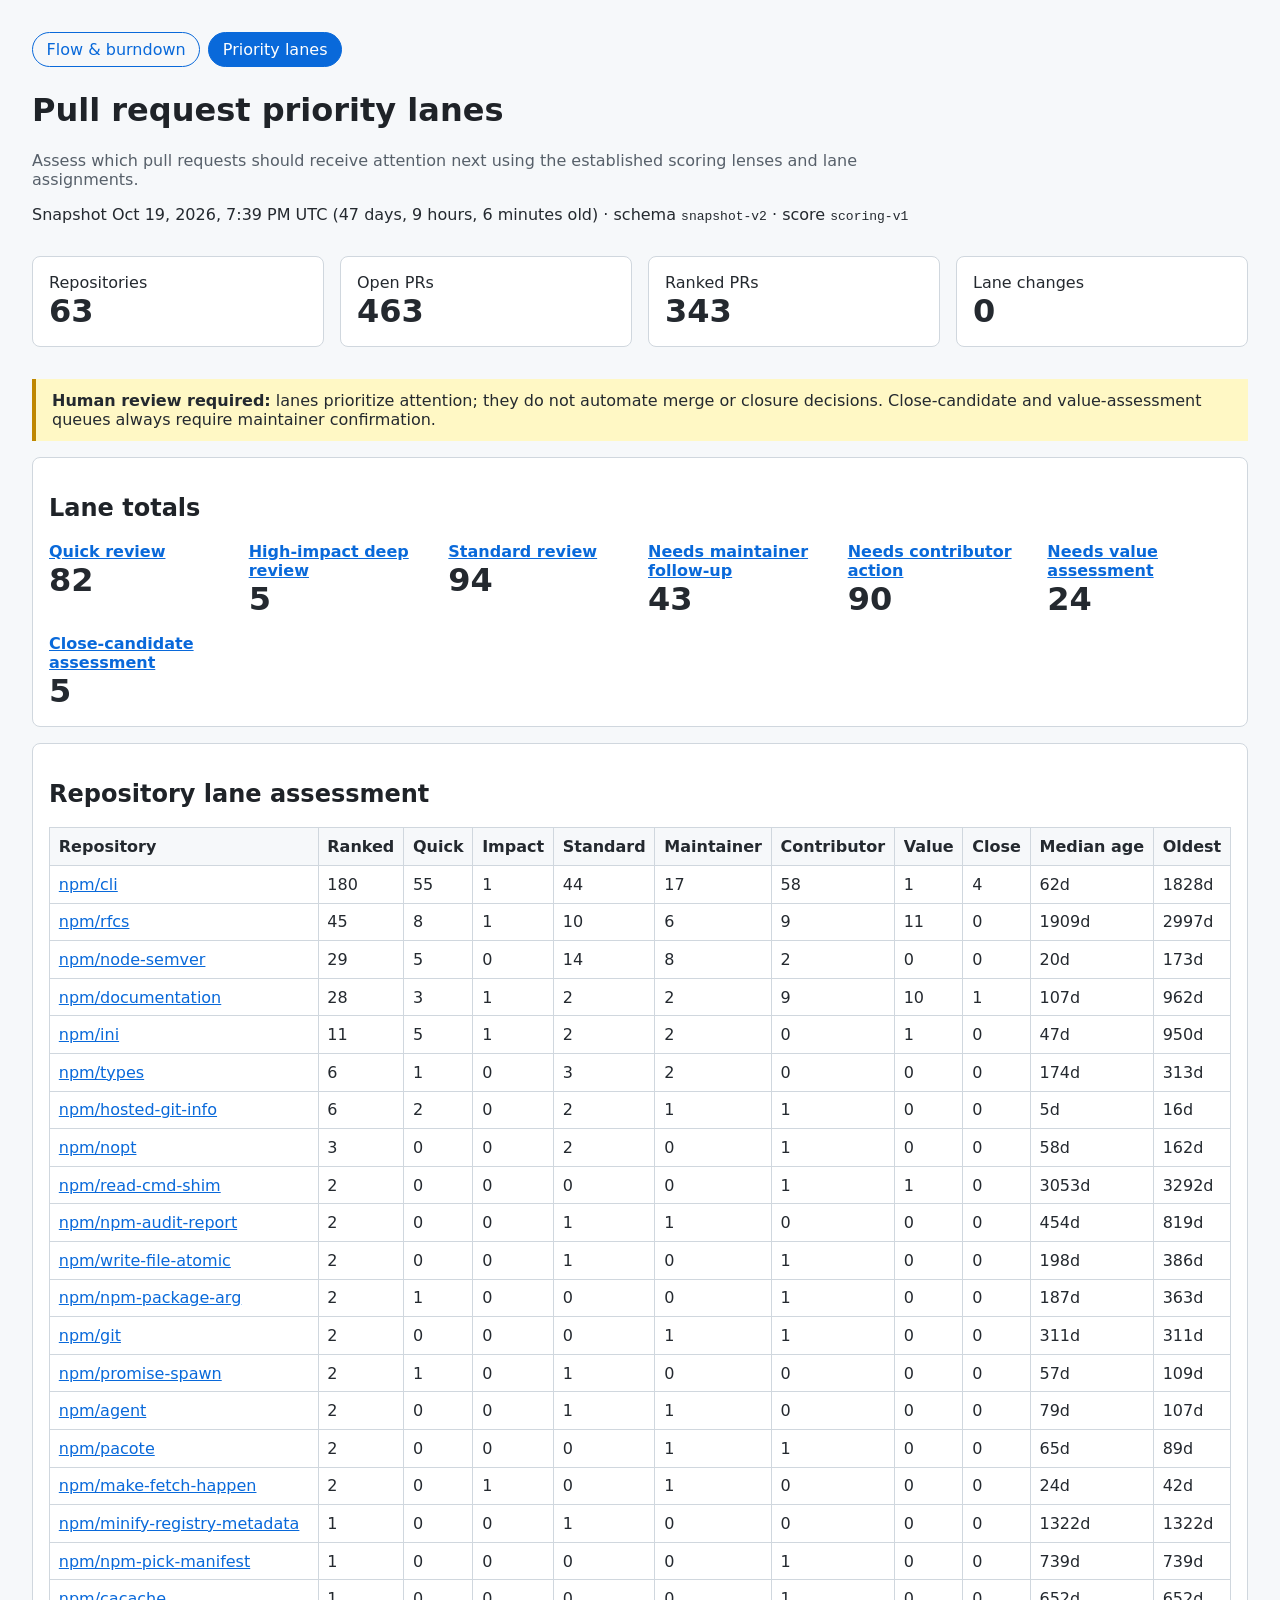
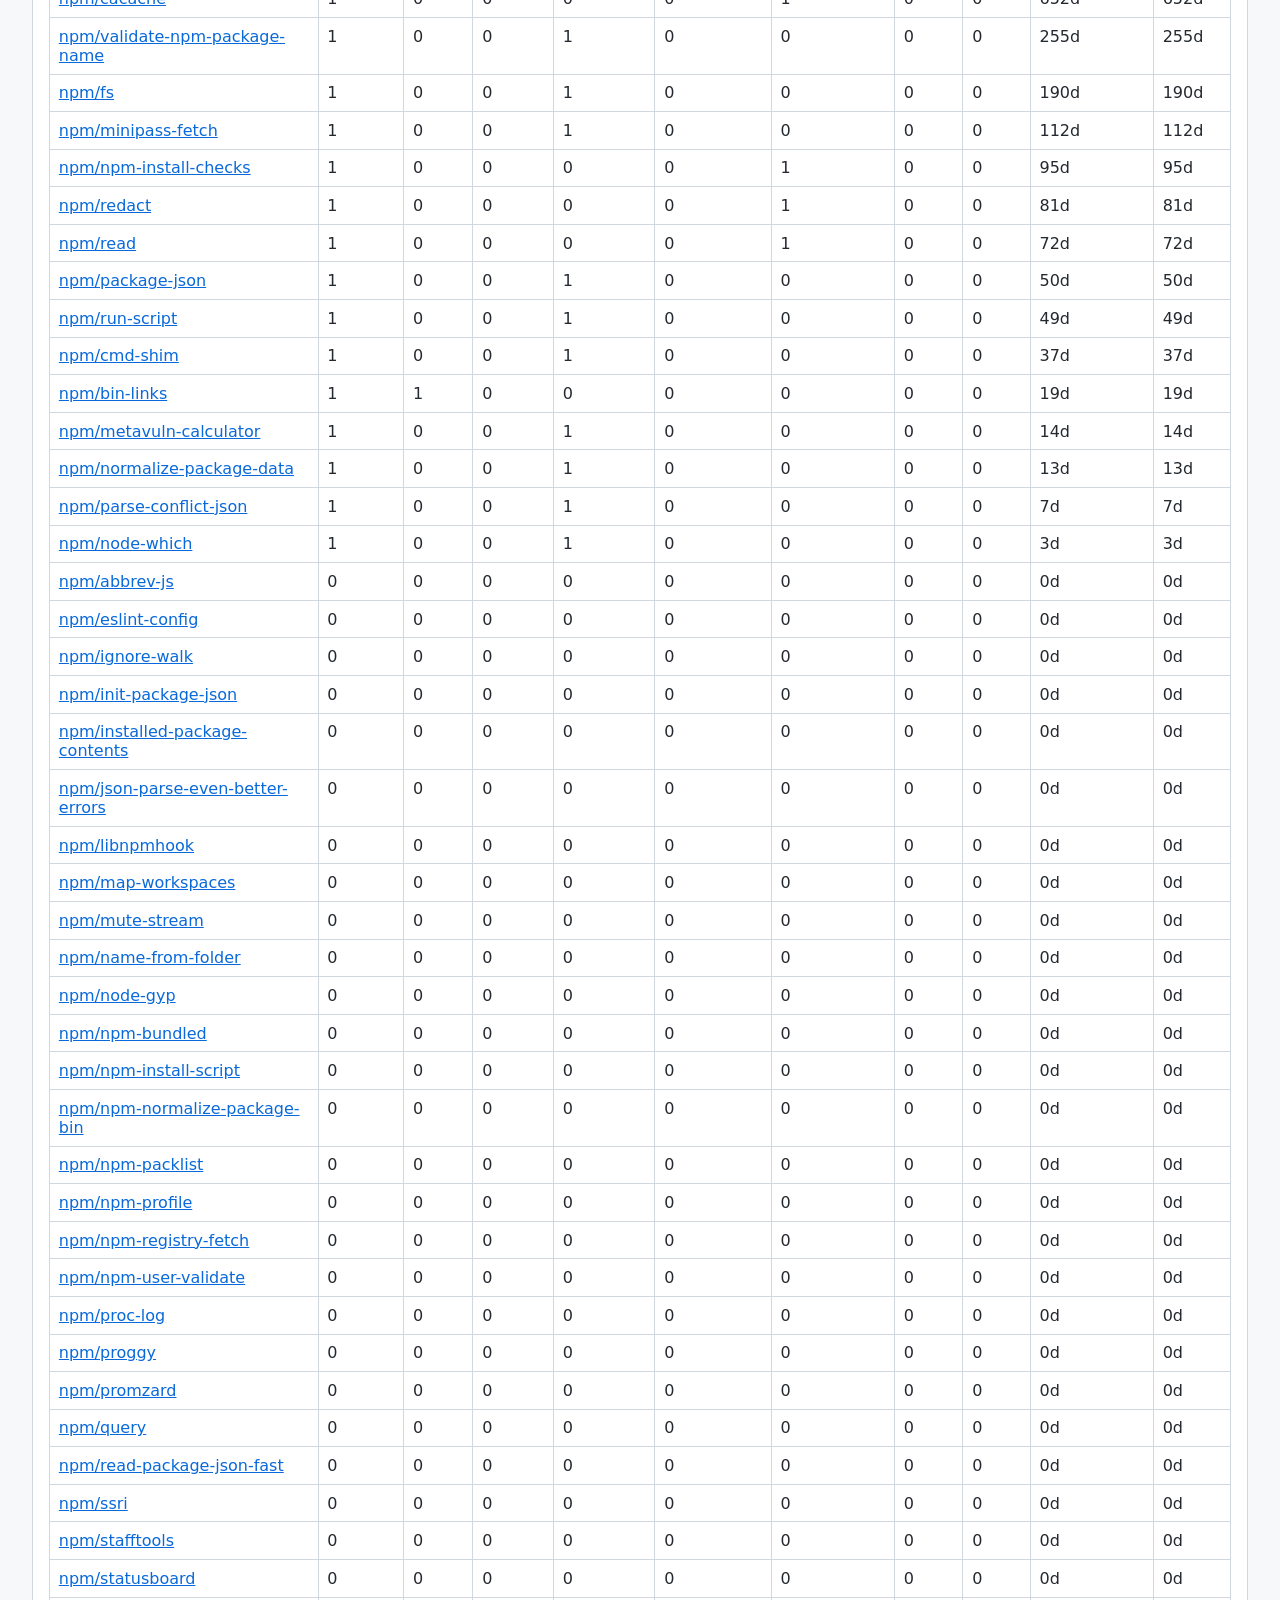
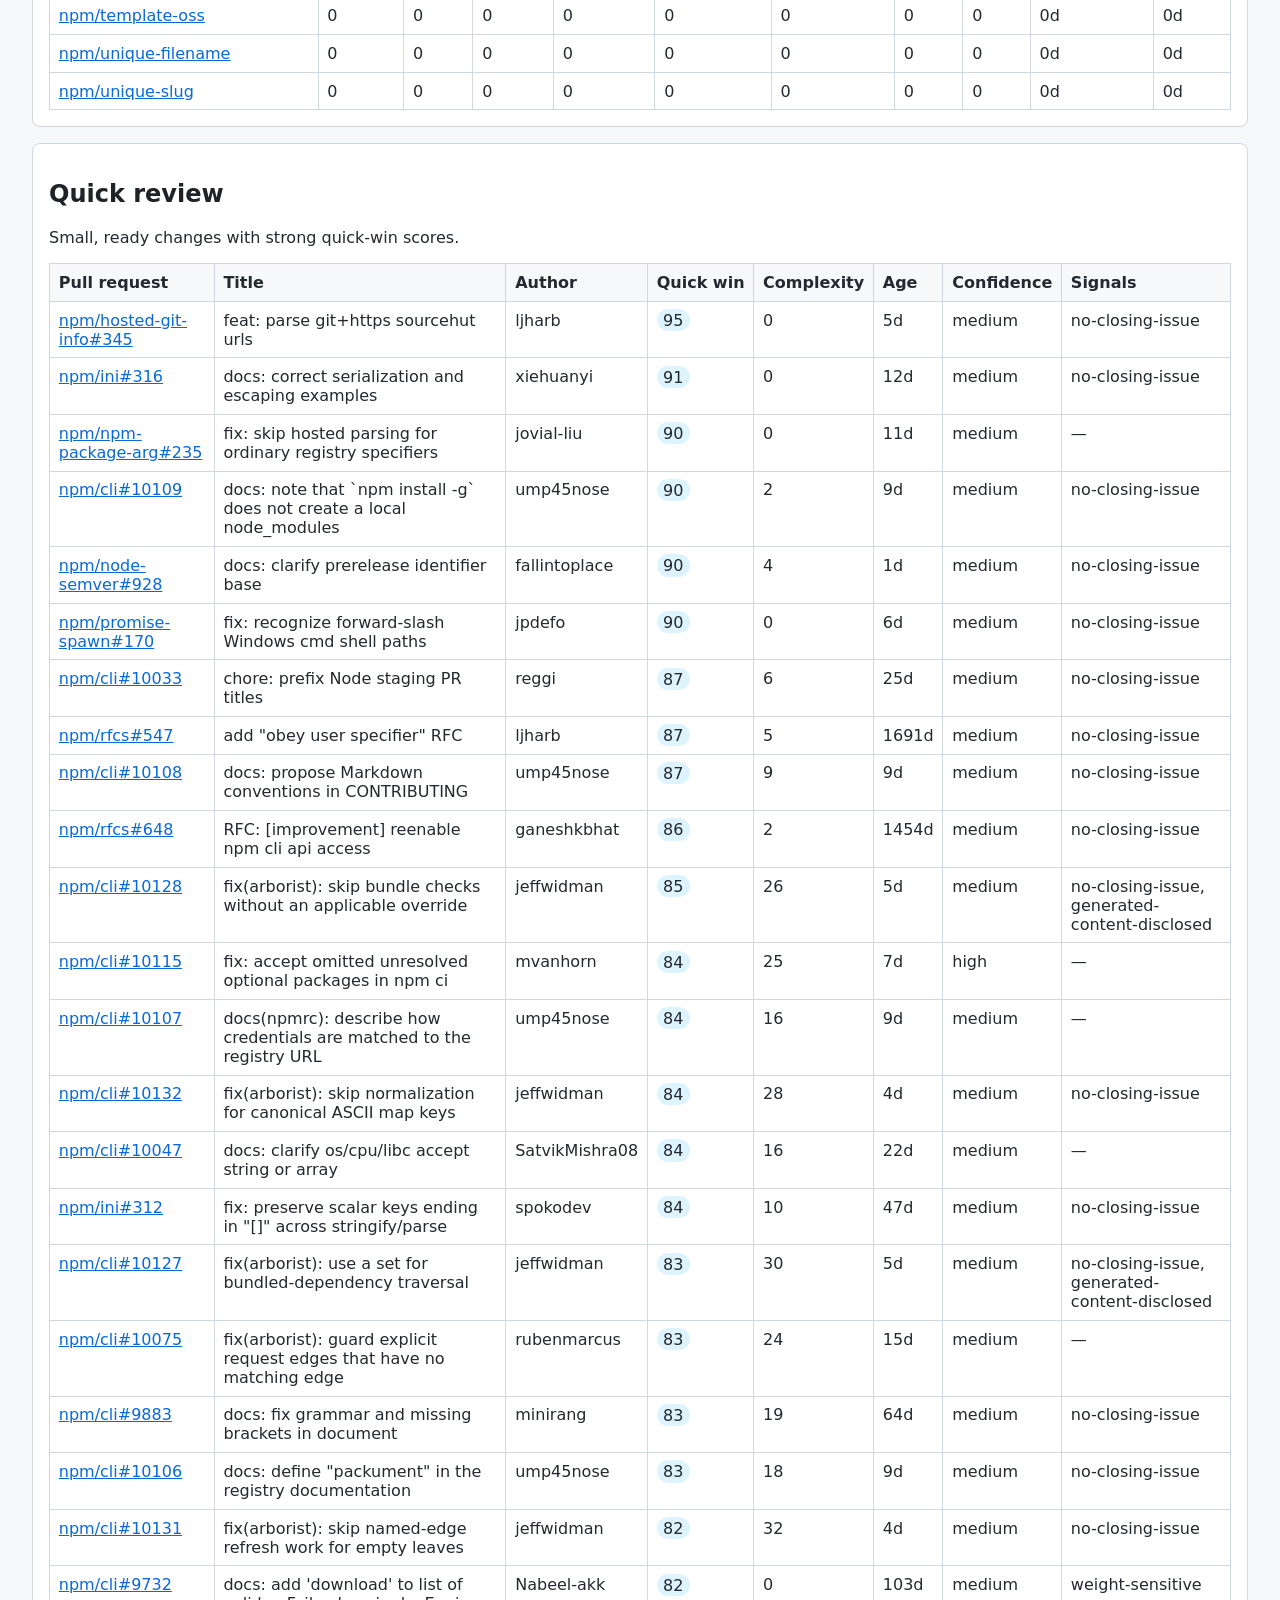
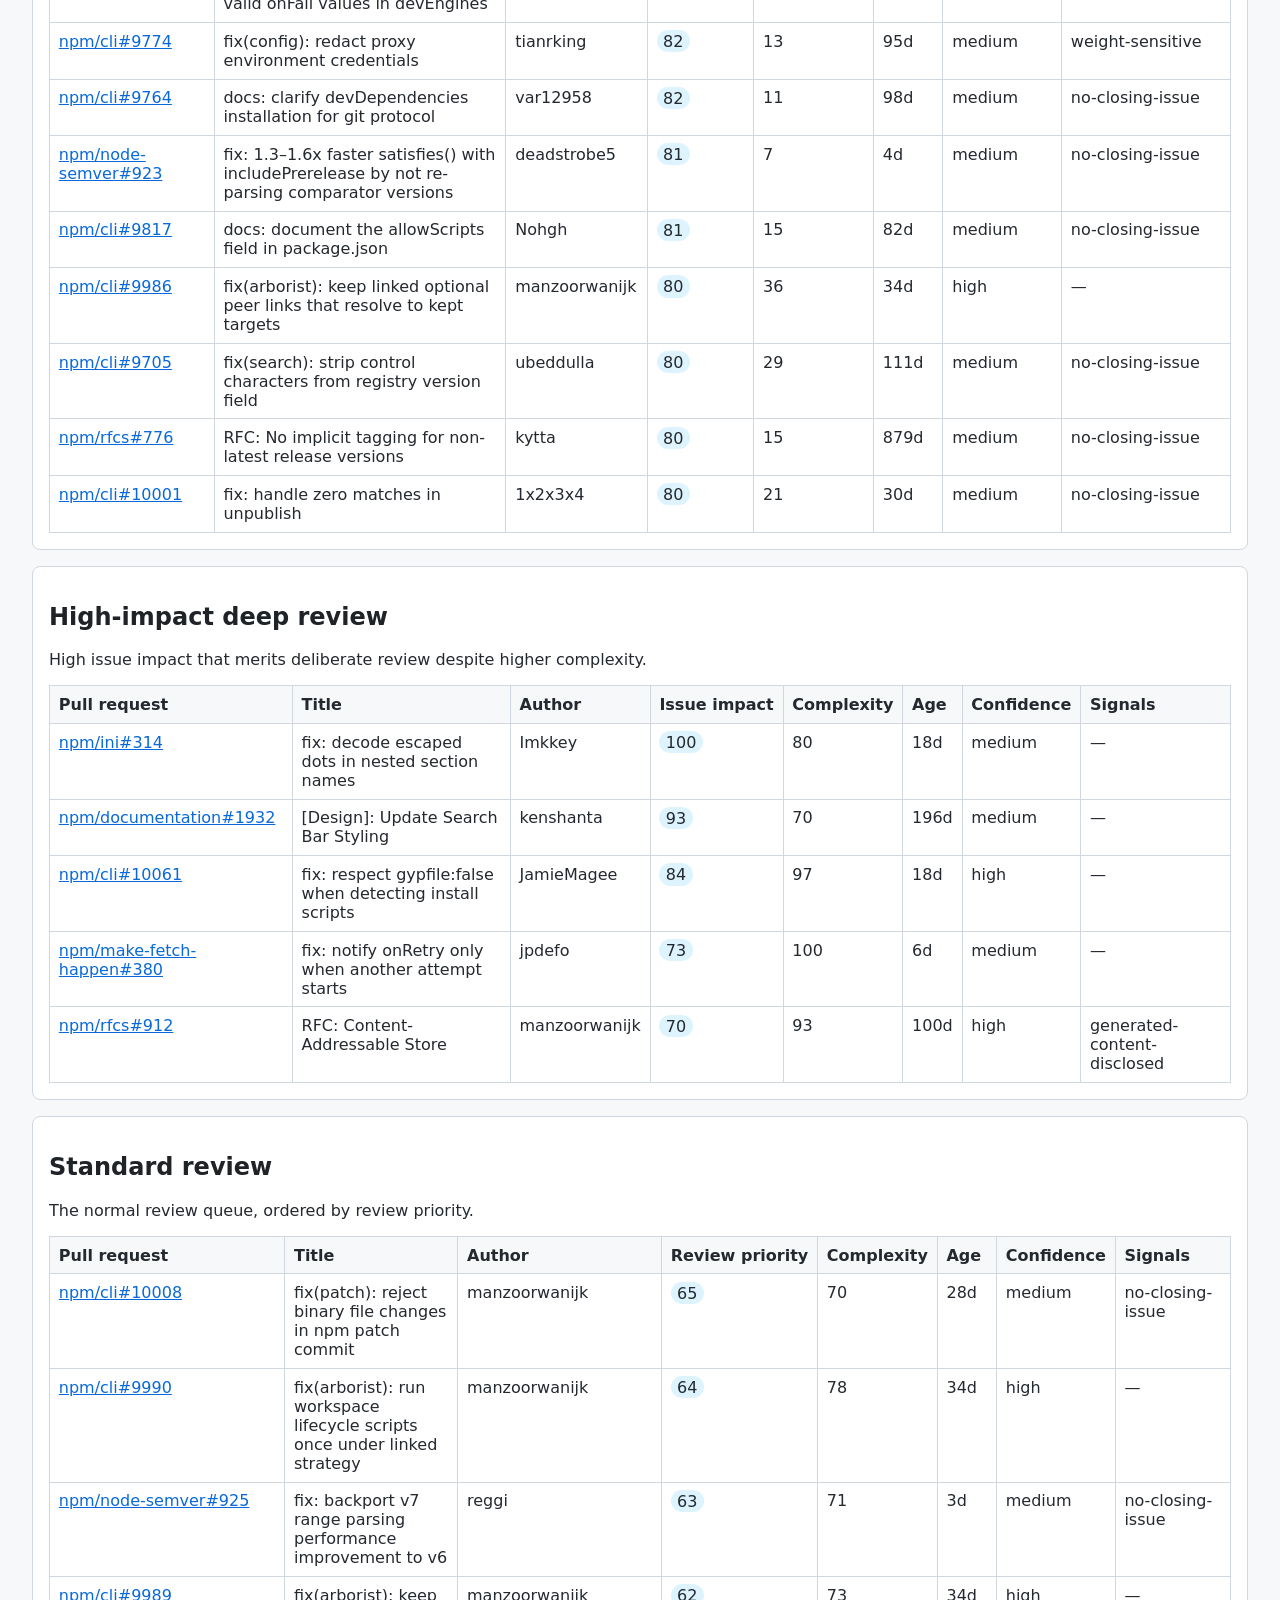
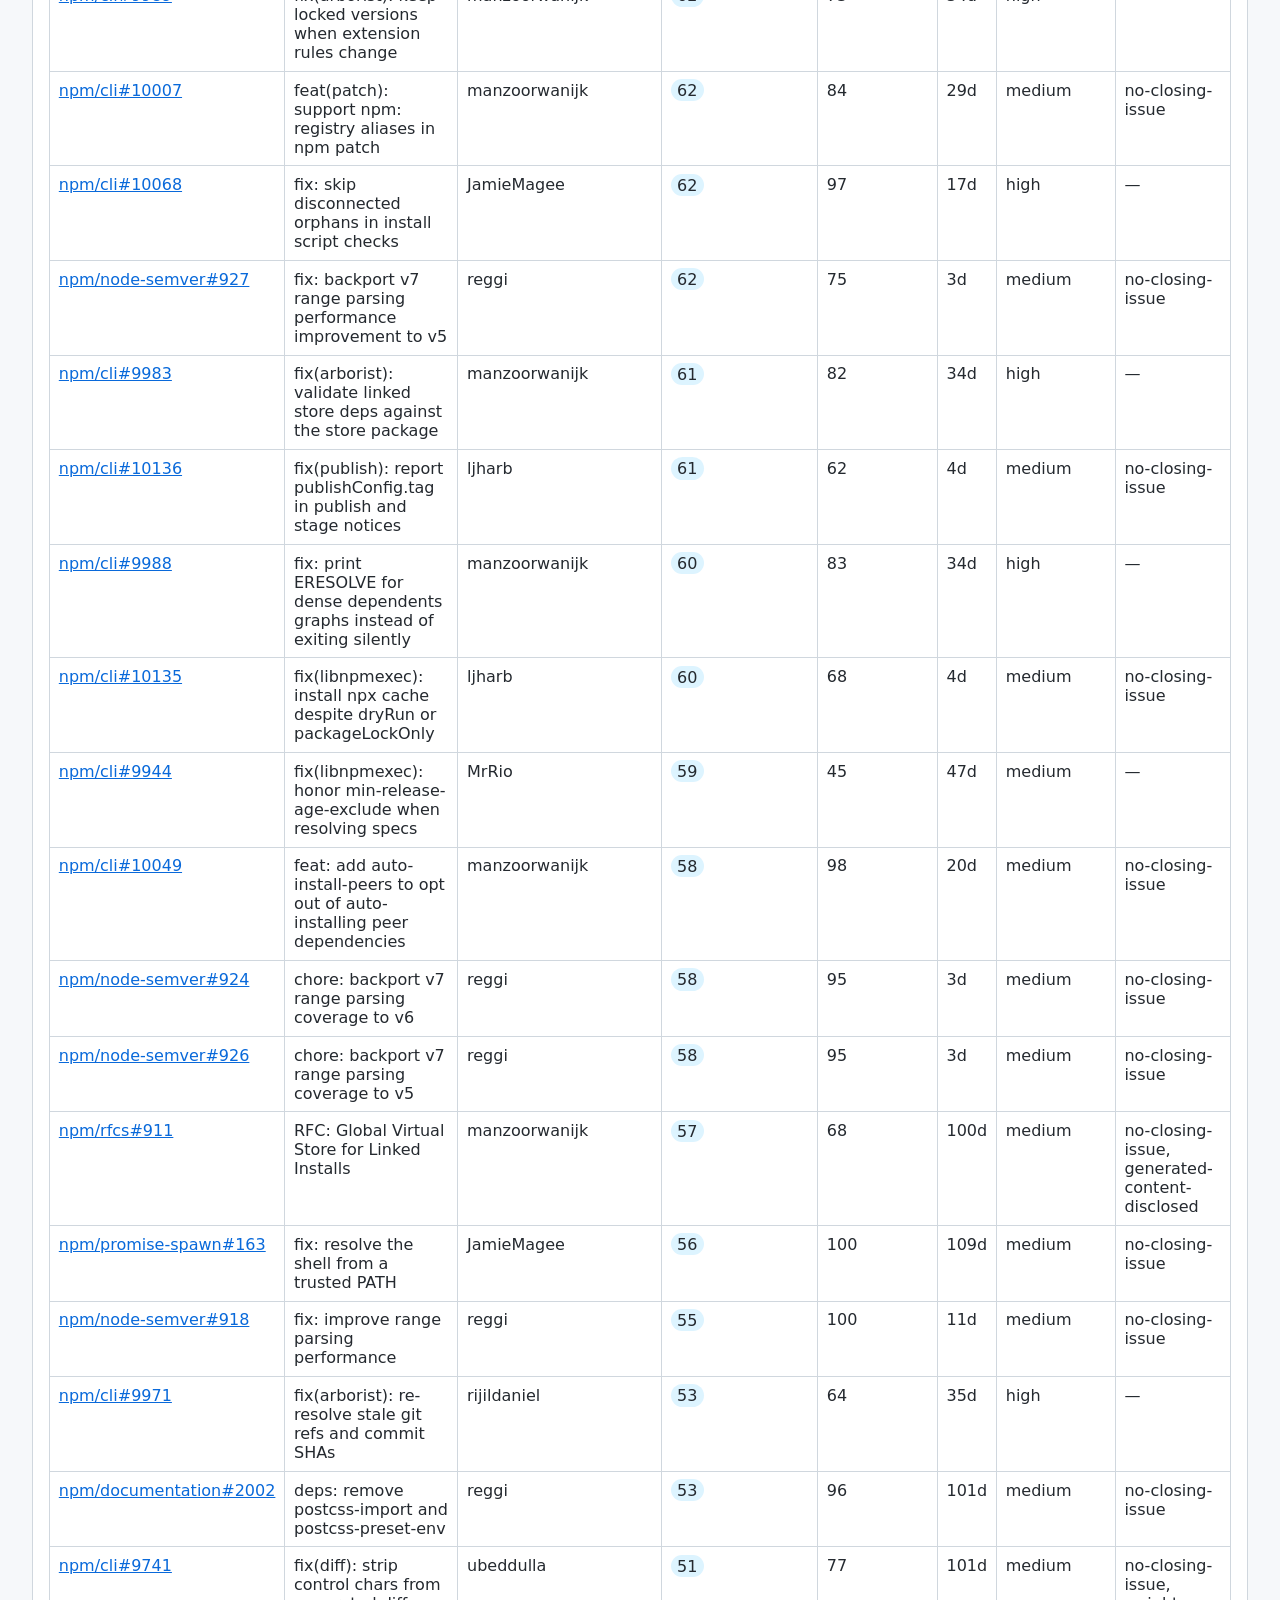
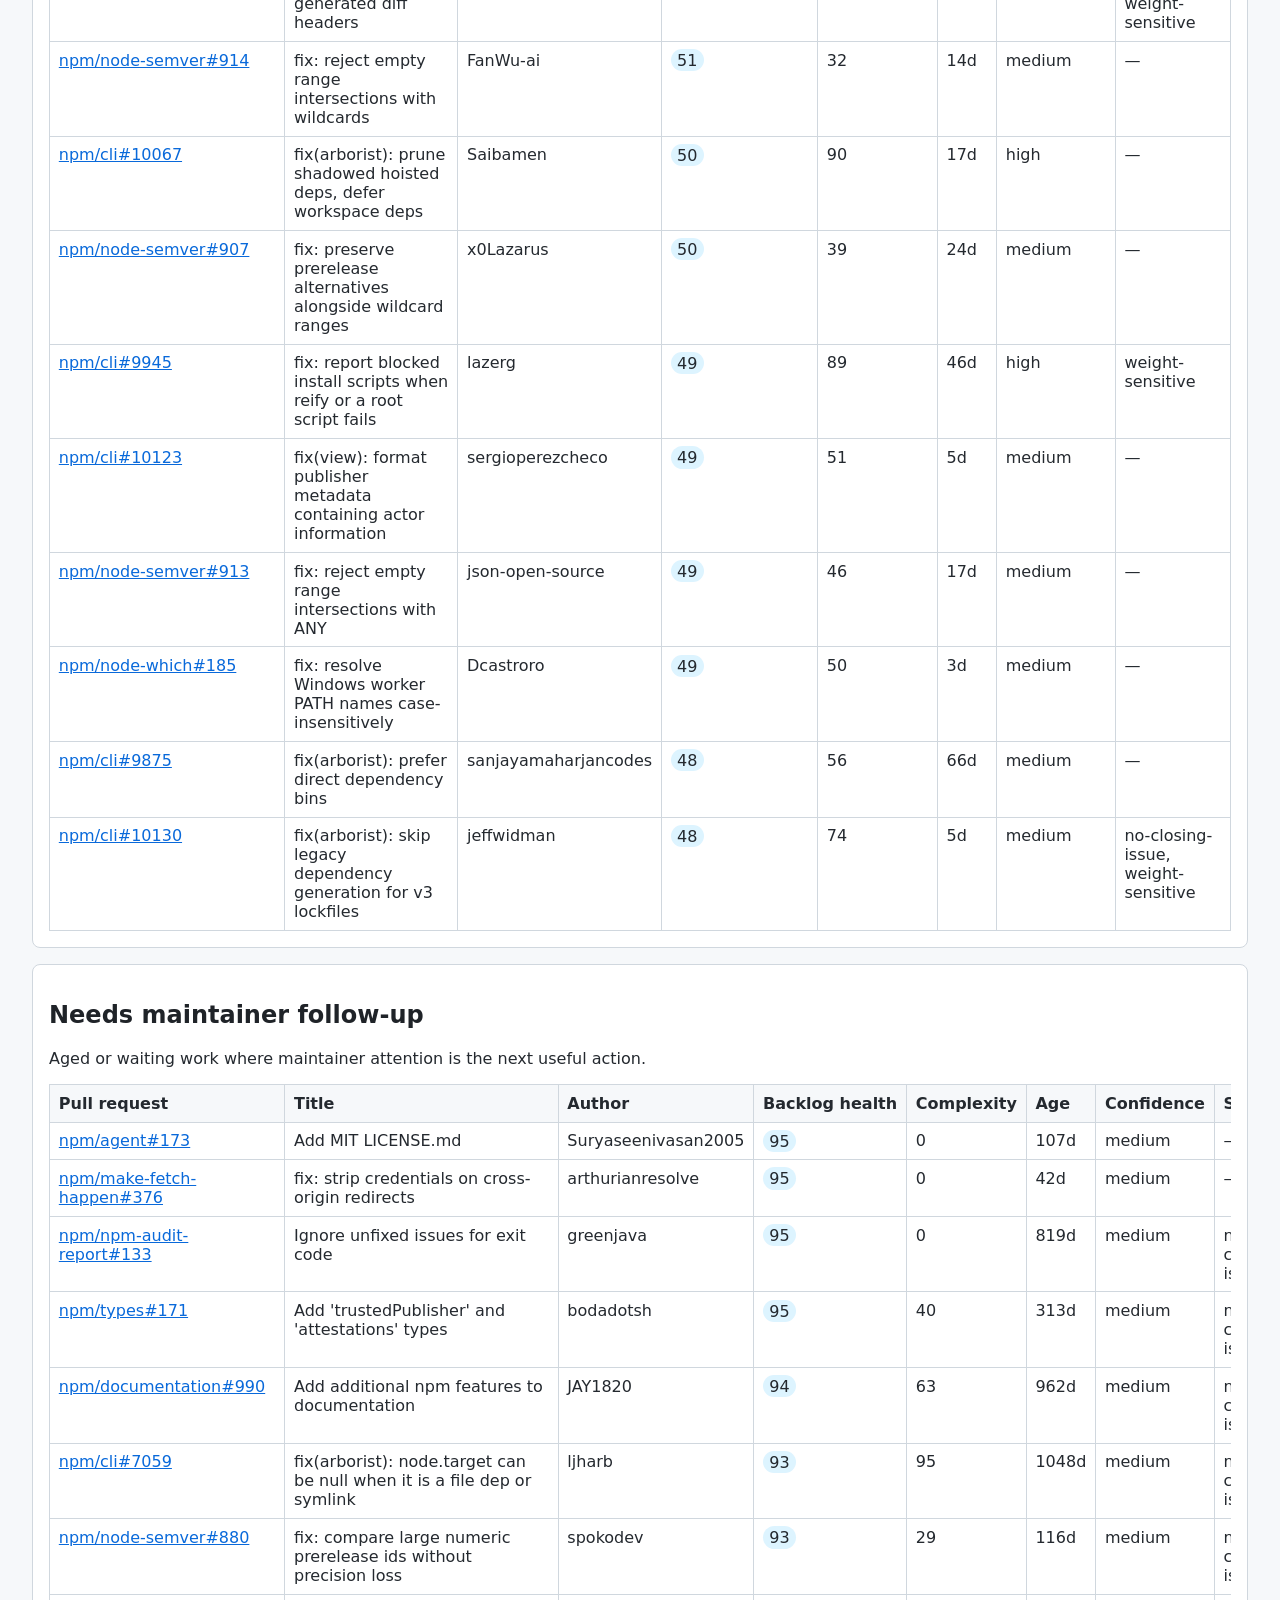
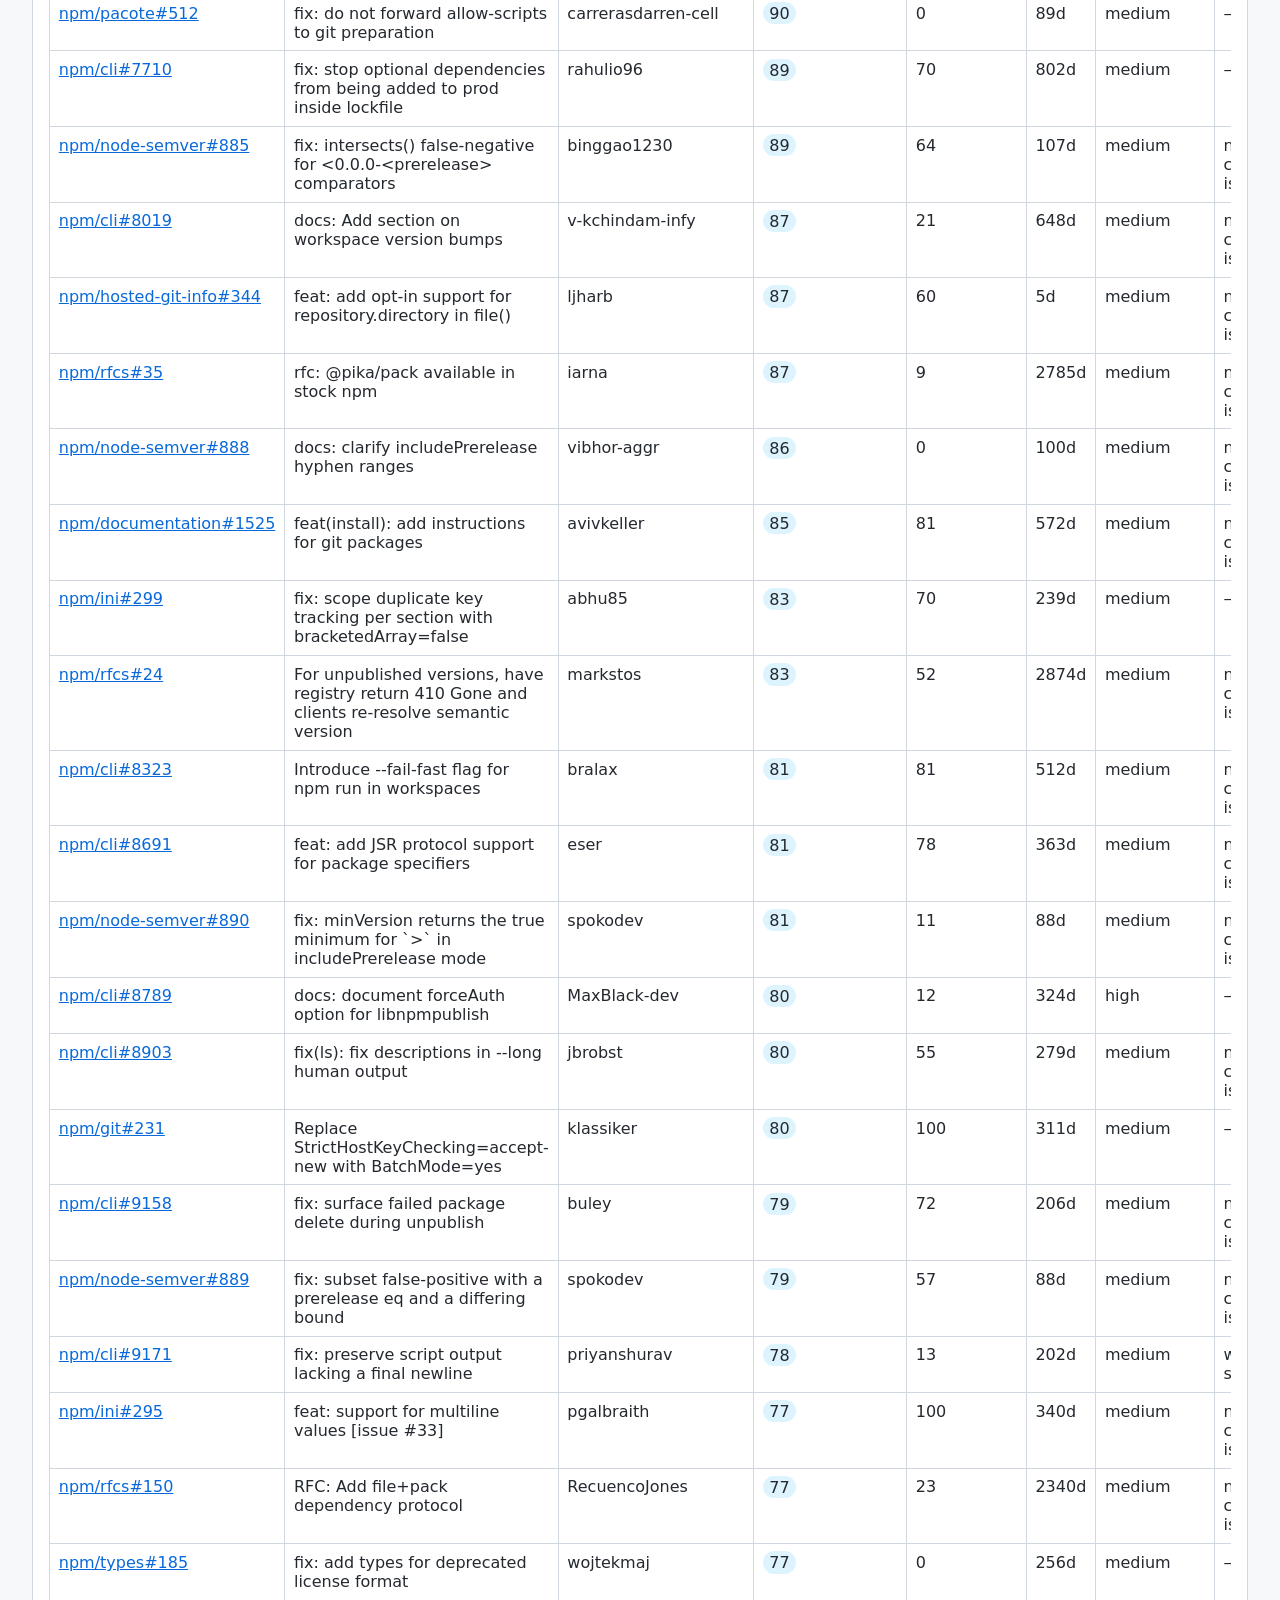
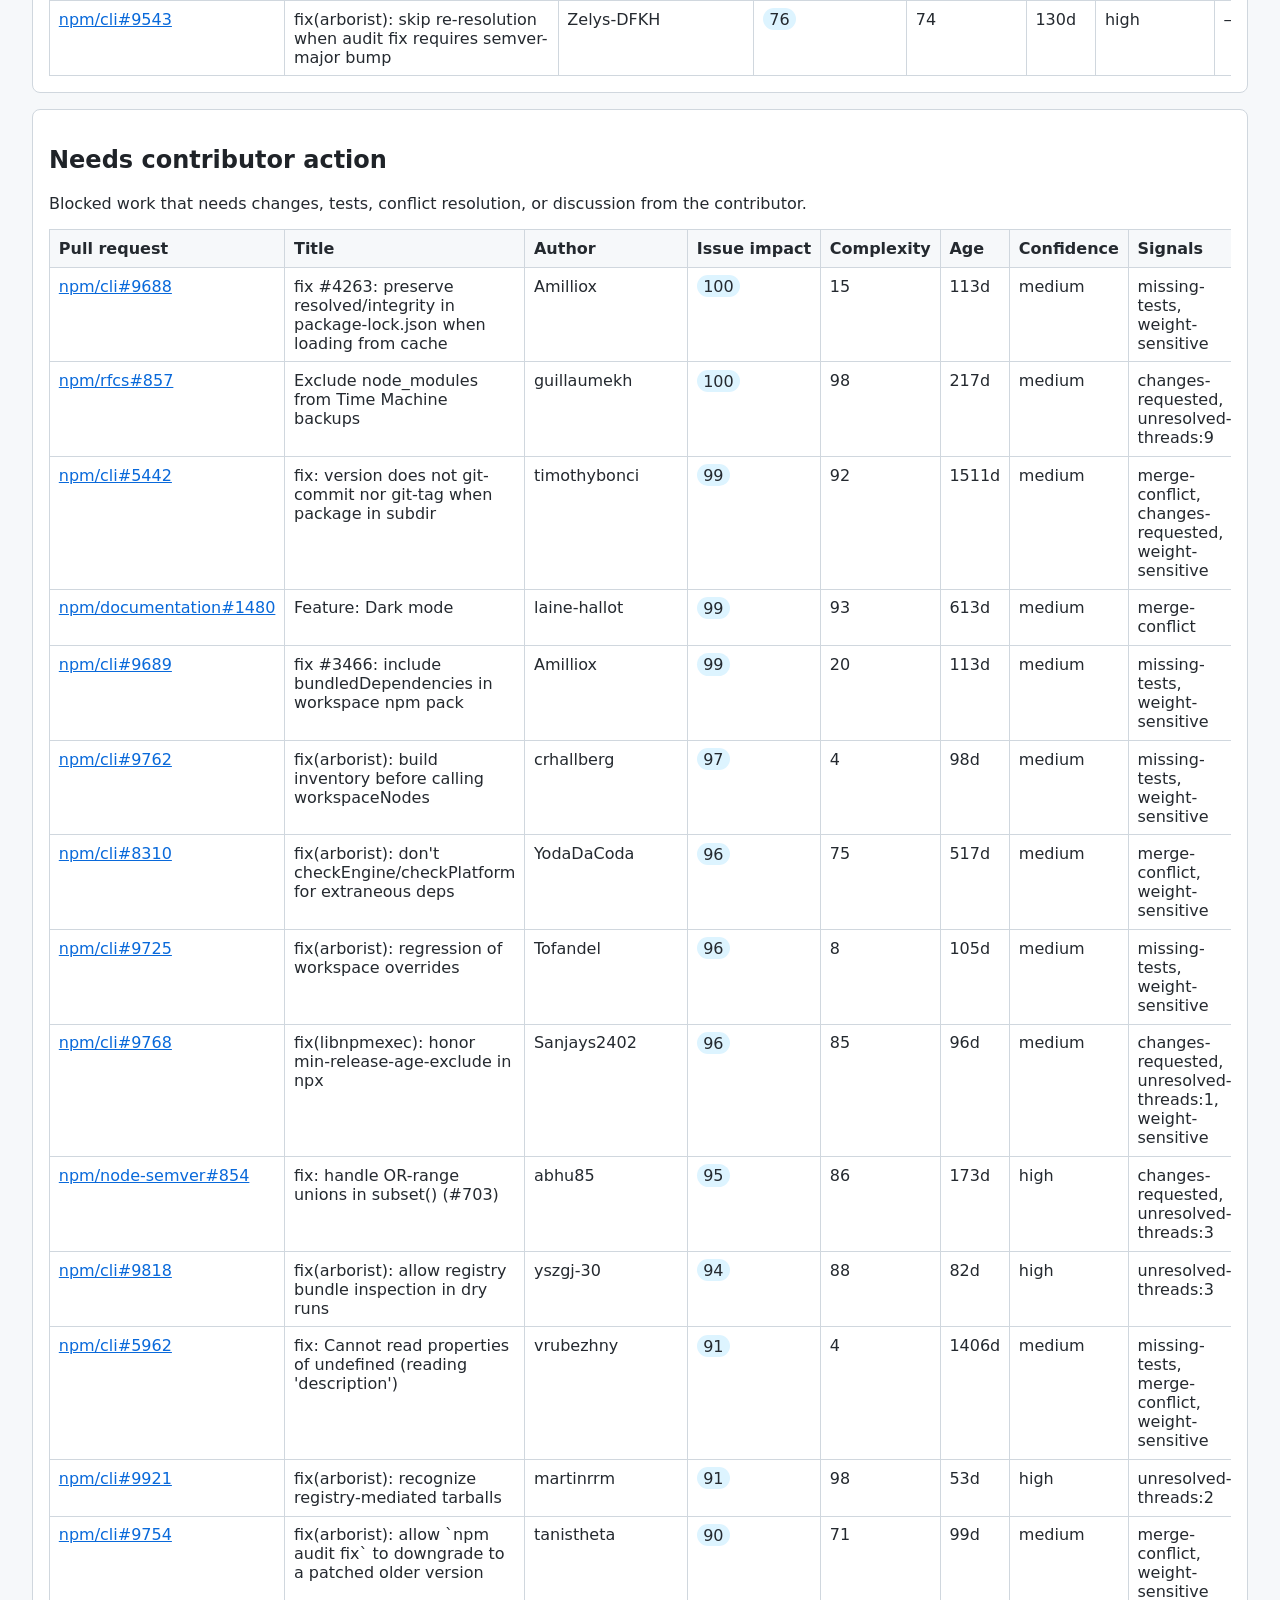
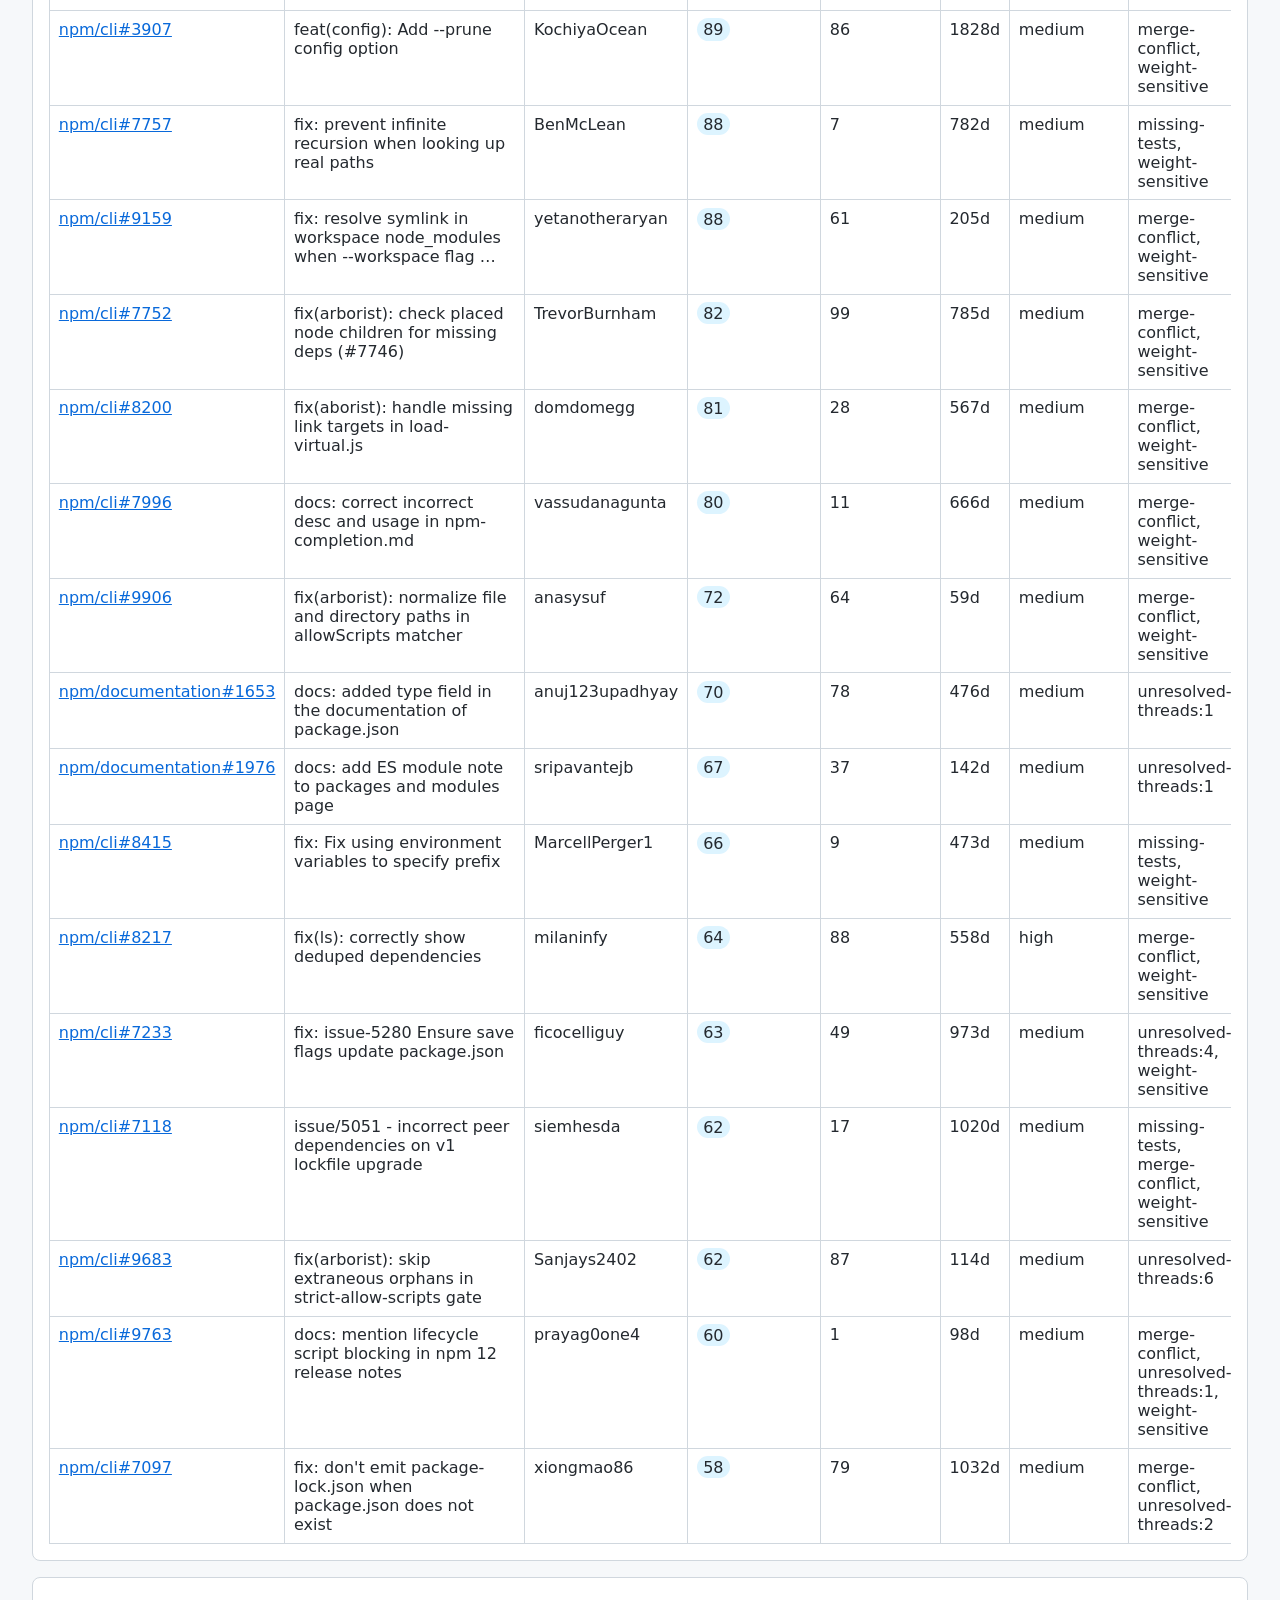
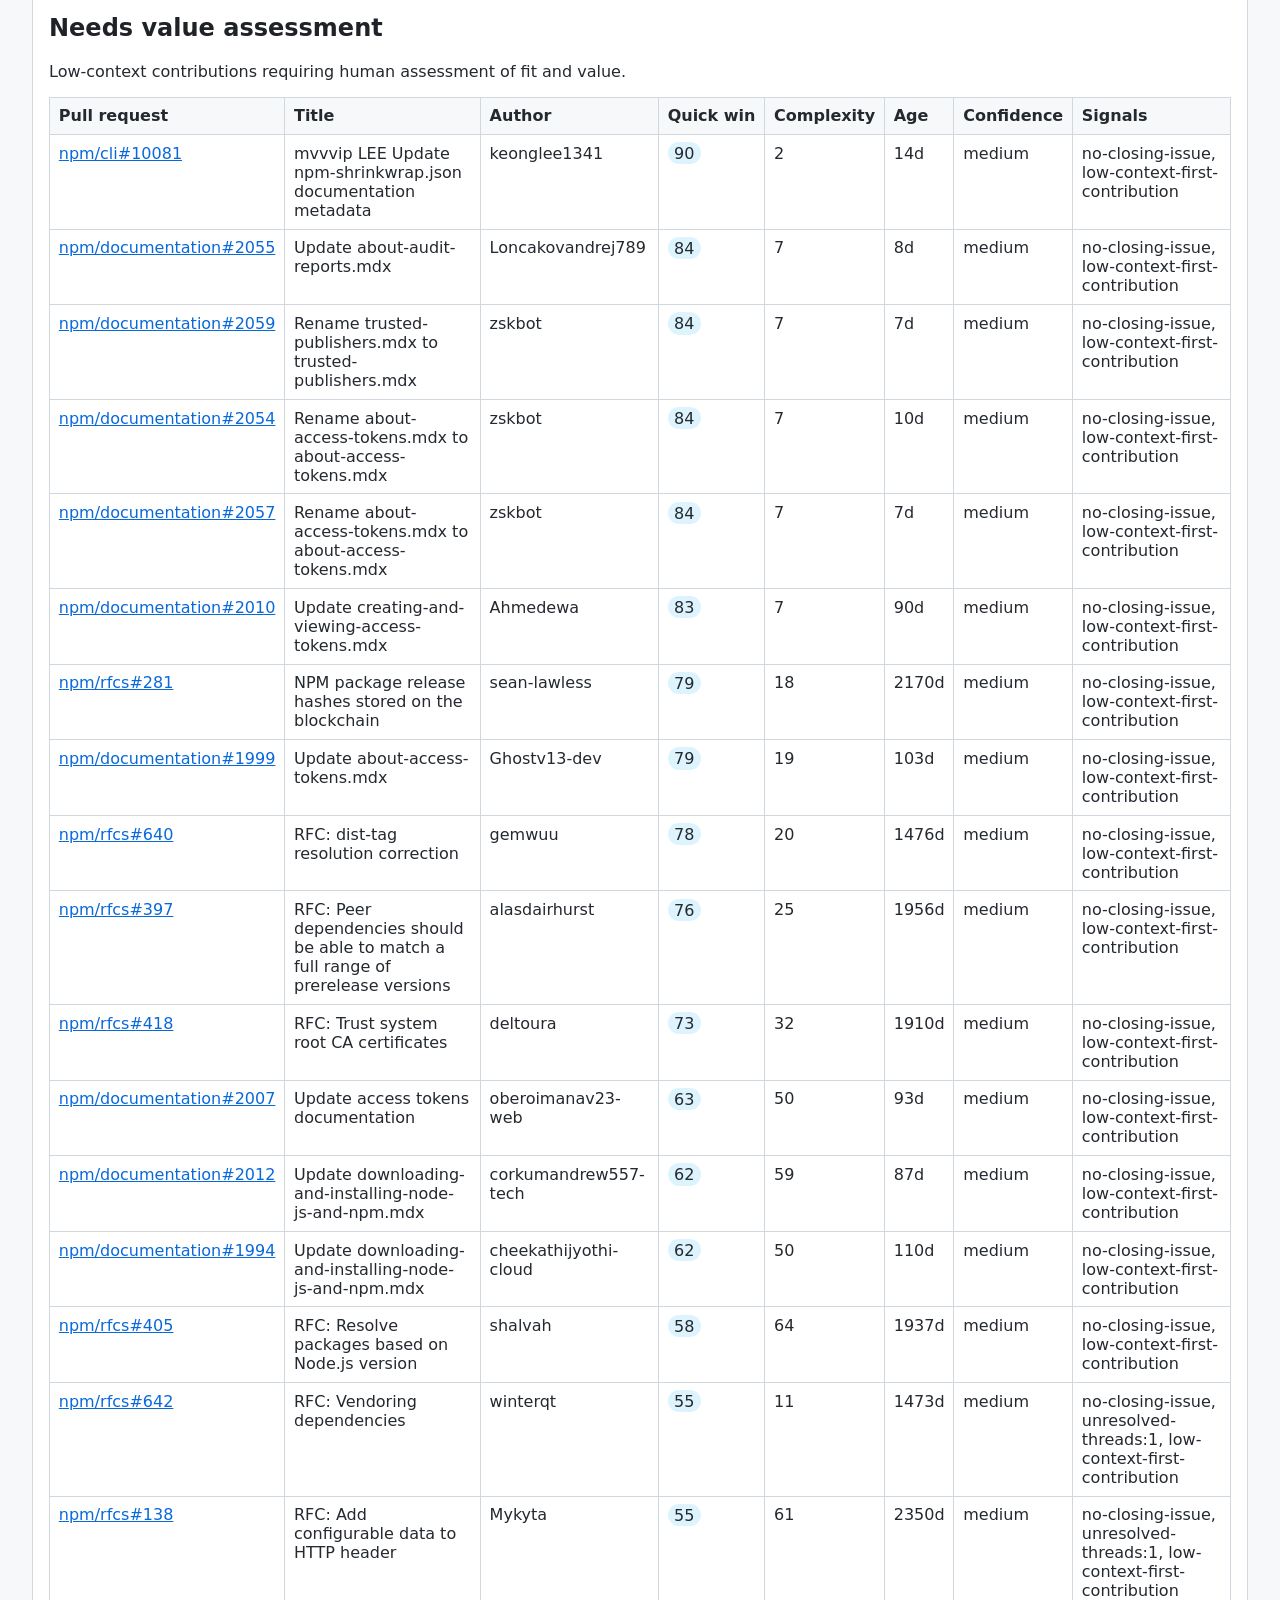
==== priorities.html @ 47b63df5 "chore: update PR health dashboard" ====
<!doctype html>
<html lang="en"><head><meta charset="utf-8"><meta name="viewport" content="width=device-width">
<title>npm Pull Request Health · Pull request priority lanes</title>
<style>
:root{font-family:system-ui,sans-serif;color:#24292f;background:#f6f8fa}
body{max-width:1400px;margin:auto;padding:2rem}h1,h2{color:#1f2328}
nav{display:flex;gap:.5rem;margin:0 0 1.5rem}nav a{border:1px solid #0969da;border-radius:999px;padding:.45rem .85rem;text-decoration:none}
nav a[aria-current=page]{color:white;background:#0969da}.intro{max-width:900px;color:#57606a}
.cards{display:grid;grid-template-columns:repeat(auto-fit,minmax(170px,1fr));gap:1rem}
.card,section{background:white;border:1px solid #d0d7de;border-radius:8px;padding:1rem;margin:1rem 0}
.big{font-size:2rem;font-weight:700}.table-scroll{overflow-x:auto}
table{width:100%;border-collapse:collapse;background:white}
th,td{padding:.55rem;border:1px solid #d0d7de;text-align:left;vertical-align:top}th{background:#f6f8fa;white-space:nowrap}
.score{background:#ddf4ff;padding:.1rem .4rem;border-radius:1rem;white-space:nowrap}a{color:#0969da}
.chart{overflow-x:auto}.chart svg{min-width:680px;width:100%;height:auto}
.axis{stroke:#8c959f;stroke-width:1}.inflow-line{fill:none;stroke:#0969da;stroke-width:3;stroke-linejoin:round}
.chart text{font-size:12px;fill:#57606a}.capacity .big{font-size:1.5rem}
details{background:white;border:1px solid #d0d7de;border-radius:8px;padding:.75rem 1rem;margin:.75rem 0}
summary{cursor:pointer;font-weight:600}.note{border-left:4px solid #bf8700;padding:.75rem 1rem;background:#fff8c5}
</style></head><body>
<nav aria-label="Dashboard pages">
  <a href="./index.html">Flow &amp; burndown</a>
  <a href="./priorities.html" aria-current="page">Priority lanes</a>
</nav>
<h1>Pull request priority lanes</h1>
<p class="intro">Assess which pull requests should receive attention next using the established scoring lenses and lane assignments.</p>
<p class="snapshot-meta">Snapshot
<time id="snapshot-time" datetime="2026-10-19T19:39:24.373Z">2026-10-19T19:39:24.373Z</time>
<span id="snapshot-age"></span> · schema <code>snapshot-v2</code> ·
score <code>scoring-v1</code></p>

<div class="cards"><div class="card"><div>Repositories</div><div class="big">63</div></div><div class="card"><div>Open PRs</div><div class="big">463</div></div><div class="card"><div>Ranked PRs</div><div class="big">343</div></div><div class="card"><div>Lane changes</div><div class="big">0</div></div></div>
<p class="note"><strong>Human review required:</strong> lanes prioritize attention; they do not
automate merge or closure decisions. Close-candidate and value-assessment queues always require
maintainer confirmation.</p>
<section><h2>Lane totals</h2><div class="cards"><div><a href="#quick-review"><strong>Quick review</strong></a><div class="big">82</div></div><div><a href="#high-impact-deep-review"><strong>High-impact deep review</strong></a><div class="big">5</div></div><div><a href="#standard-review"><strong>Standard review</strong></a><div class="big">94</div></div><div><a href="#needs-maintainer-follow-up"><strong>Needs maintainer follow-up</strong></a><div class="big">43</div></div><div><a href="#needs-contributor-action"><strong>Needs contributor action</strong></a><div class="big">90</div></div><div><a href="#needs-value-assessment"><strong>Needs value assessment</strong></a><div class="big">24</div></div><div><a href="#close-candidate-assessment"><strong>Close-candidate assessment</strong></a><div class="big">5</div></div></div></section>
<section><h2>Repository lane assessment</h2><div class="table-scroll"><table>
<thead><tr><th>Repository</th><th>Ranked</th><th title="Quick review">Quick</th><th title="High-impact deep review">Impact</th><th title="Standard review">Standard</th><th title="Needs maintainer follow-up">Maintainer</th><th title="Needs contributor action">Contributor</th><th title="Needs value assessment">Value</th><th title="Close-candidate assessment">Close</th><th>Median age</th><th>Oldest</th></tr></thead><tbody>
<tr><td><a href="https://github.com/npm/cli">npm/cli</a></td><td>180</td><td>55</td><td>1</td><td>44</td><td>17</td><td>58</td><td>1</td><td>4</td><td>62d</td><td>1828d</td></tr><tr><td><a href="https://github.com/npm/rfcs">npm/rfcs</a></td><td>45</td><td>8</td><td>1</td><td>10</td><td>6</td><td>9</td><td>11</td><td>0</td><td>1909d</td><td>2997d</td></tr><tr><td><a href="https://github.com/npm/node-semver">npm/node-semver</a></td><td>29</td><td>5</td><td>0</td><td>14</td><td>8</td><td>2</td><td>0</td><td>0</td><td>20d</td><td>173d</td></tr><tr><td><a href="https://github.com/npm/documentation">npm/documentation</a></td><td>28</td><td>3</td><td>1</td><td>2</td><td>2</td><td>9</td><td>10</td><td>1</td><td>107d</td><td>962d</td></tr><tr><td><a href="https://github.com/npm/ini">npm/ini</a></td><td>11</td><td>5</td><td>1</td><td>2</td><td>2</td><td>0</td><td>1</td><td>0</td><td>47d</td><td>950d</td></tr><tr><td><a href="https://github.com/npm/types">npm/types</a></td><td>6</td><td>1</td><td>0</td><td>3</td><td>2</td><td>0</td><td>0</td><td>0</td><td>174d</td><td>313d</td></tr><tr><td><a href="https://github.com/npm/hosted-git-info">npm/hosted-git-info</a></td><td>6</td><td>2</td><td>0</td><td>2</td><td>1</td><td>1</td><td>0</td><td>0</td><td>5d</td><td>16d</td></tr><tr><td><a href="https://github.com/npm/nopt">npm/nopt</a></td><td>3</td><td>0</td><td>0</td><td>2</td><td>0</td><td>1</td><td>0</td><td>0</td><td>58d</td><td>162d</td></tr><tr><td><a href="https://github.com/npm/read-cmd-shim">npm/read-cmd-shim</a></td><td>2</td><td>0</td><td>0</td><td>0</td><td>0</td><td>1</td><td>1</td><td>0</td><td>3053d</td><td>3292d</td></tr><tr><td><a href="https://github.com/npm/npm-audit-report">npm/npm-audit-report</a></td><td>2</td><td>0</td><td>0</td><td>1</td><td>1</td><td>0</td><td>0</td><td>0</td><td>454d</td><td>819d</td></tr><tr><td><a href="https://github.com/npm/write-file-atomic">npm/write-file-atomic</a></td><td>2</td><td>0</td><td>0</td><td>1</td><td>0</td><td>1</td><td>0</td><td>0</td><td>198d</td><td>386d</td></tr><tr><td><a href="https://github.com/npm/npm-package-arg">npm/npm-package-arg</a></td><td>2</td><td>1</td><td>0</td><td>0</td><td>0</td><td>1</td><td>0</td><td>0</td><td>187d</td><td>363d</td></tr><tr><td><a href="https://github.com/npm/git">npm/git</a></td><td>2</td><td>0</td><td>0</td><td>0</td><td>1</td><td>1</td><td>0</td><td>0</td><td>311d</td><td>311d</td></tr><tr><td><a href="https://github.com/npm/promise-spawn">npm/promise-spawn</a></td><td>2</td><td>1</td><td>0</td><td>1</td><td>0</td><td>0</td><td>0</td><td>0</td><td>57d</td><td>109d</td></tr><tr><td><a href="https://github.com/npm/agent">npm/agent</a></td><td>2</td><td>0</td><td>0</td><td>1</td><td>1</td><td>0</td><td>0</td><td>0</td><td>79d</td><td>107d</td></tr><tr><td><a href="https://github.com/npm/pacote">npm/pacote</a></td><td>2</td><td>0</td><td>0</td><td>0</td><td>1</td><td>1</td><td>0</td><td>0</td><td>65d</td><td>89d</td></tr><tr><td><a href="https://github.com/npm/make-fetch-happen">npm/make-fetch-happen</a></td><td>2</td><td>0</td><td>1</td><td>0</td><td>1</td><td>0</td><td>0</td><td>0</td><td>24d</td><td>42d</td></tr><tr><td><a href="https://github.com/npm/minify-registry-metadata">npm/minify-registry-metadata</a></td><td>1</td><td>0</td><td>0</td><td>1</td><td>0</td><td>0</td><td>0</td><td>0</td><td>1322d</td><td>1322d</td></tr><tr><td><a href="https://github.com/npm/npm-pick-manifest">npm/npm-pick-manifest</a></td><td>1</td><td>0</td><td>0</td><td>0</td><td>0</td><td>1</td><td>0</td><td>0</td><td>739d</td><td>739d</td></tr><tr><td><a href="https://github.com/npm/cacache">npm/cacache</a></td><td>1</td><td>0</td><td>0</td><td>0</td><td>0</td><td>1</td><td>0</td><td>0</td><td>652d</td><td>652d</td></tr><tr><td><a href="https://github.com/npm/validate-npm-package-name">npm/validate-npm-package-name</a></td><td>1</td><td>0</td><td>0</td><td>1</td><td>0</td><td>0</td><td>0</td><td>0</td><td>255d</td><td>255d</td></tr><tr><td><a href="https://github.com/npm/fs">npm/fs</a></td><td>1</td><td>0</td><td>0</td><td>1</td><td>0</td><td>0</td><td>0</td><td>0</td><td>190d</td><td>190d</td></tr><tr><td><a href="https://github.com/npm/minipass-fetch">npm/minipass-fetch</a></td><td>1</td><td>0</td><td>0</td><td>1</td><td>0</td><td>0</td><td>0</td><td>0</td><td>112d</td><td>112d</td></tr><tr><td><a href="https://github.com/npm/npm-install-checks">npm/npm-install-checks</a></td><td>1</td><td>0</td><td>0</td><td>0</td><td>0</td><td>1</td><td>0</td><td>0</td><td>95d</td><td>95d</td></tr><tr><td><a href="https://github.com/npm/redact">npm/redact</a></td><td>1</td><td>0</td><td>0</td><td>0</td><td>0</td><td>1</td><td>0</td><td>0</td><td>81d</td><td>81d</td></tr><tr><td><a href="https://github.com/npm/read">npm/read</a></td><td>1</td><td>0</td><td>0</td><td>0</td><td>0</td><td>1</td><td>0</td><td>0</td><td>72d</td><td>72d</td></tr><tr><td><a href="https://github.com/npm/package-json">npm/package-json</a></td><td>1</td><td>0</td><td>0</td><td>1</td><td>0</td><td>0</td><td>0</td><td>0</td><td>50d</td><td>50d</td></tr><tr><td><a href="https://github.com/npm/run-script">npm/run-script</a></td><td>1</td><td>0</td><td>0</td><td>1</td><td>0</td><td>0</td><td>0</td><td>0</td><td>49d</td><td>49d</td></tr><tr><td><a href="https://github.com/npm/cmd-shim">npm/cmd-shim</a></td><td>1</td><td>0</td><td>0</td><td>1</td><td>0</td><td>0</td><td>0</td><td>0</td><td>37d</td><td>37d</td></tr><tr><td><a href="https://github.com/npm/bin-links">npm/bin-links</a></td><td>1</td><td>1</td><td>0</td><td>0</td><td>0</td><td>0</td><td>0</td><td>0</td><td>19d</td><td>19d</td></tr><tr><td><a href="https://github.com/npm/metavuln-calculator">npm/metavuln-calculator</a></td><td>1</td><td>0</td><td>0</td><td>1</td><td>0</td><td>0</td><td>0</td><td>0</td><td>14d</td><td>14d</td></tr><tr><td><a href="https://github.com/npm/normalize-package-data">npm/normalize-package-data</a></td><td>1</td><td>0</td><td>0</td><td>1</td><td>0</td><td>0</td><td>0</td><td>0</td><td>13d</td><td>13d</td></tr><tr><td><a href="https://github.com/npm/parse-conflict-json">npm/parse-conflict-json</a></td><td>1</td><td>0</td><td>0</td><td>1</td><td>0</td><td>0</td><td>0</td><td>0</td><td>7d</td><td>7d</td></tr><tr><td><a href="https://github.com/npm/node-which">npm/node-which</a></td><td>1</td><td>0</td><td>0</td><td>1</td><td>0</td><td>0</td><td>0</td><td>0</td><td>3d</td><td>3d</td></tr><tr><td><a href="https://github.com/npm/abbrev-js">npm/abbrev-js</a></td><td>0</td><td>0</td><td>0</td><td>0</td><td>0</td><td>0</td><td>0</td><td>0</td><td>0d</td><td>0d</td></tr><tr><td><a href="https://github.com/npm/eslint-config">npm/eslint-config</a></td><td>0</td><td>0</td><td>0</td><td>0</td><td>0</td><td>0</td><td>0</td><td>0</td><td>0d</td><td>0d</td></tr><tr><td><a href="https://github.com/npm/ignore-walk">npm/ignore-walk</a></td><td>0</td><td>0</td><td>0</td><td>0</td><td>0</td><td>0</td><td>0</td><td>0</td><td>0d</td><td>0d</td></tr><tr><td><a href="https://github.com/npm/init-package-json">npm/init-package-json</a></td><td>0</td><td>0</td><td>0</td><td>0</td><td>0</td><td>0</td><td>0</td><td>0</td><td>0d</td><td>0d</td></tr><tr><td><a href="https://github.com/npm/installed-package-contents">npm/installed-package-contents</a></td><td>0</td><td>0</td><td>0</td><td>0</td><td>0</td><td>0</td><td>0</td><td>0</td><td>0d</td><td>0d</td></tr><tr><td><a href="https://github.com/npm/json-parse-even-better-errors">npm/json-parse-even-better-errors</a></td><td>0</td><td>0</td><td>0</td><td>0</td><td>0</td><td>0</td><td>0</td><td>0</td><td>0d</td><td>0d</td></tr><tr><td><a href="https://github.com/npm/libnpmhook">npm/libnpmhook</a></td><td>0</td><td>0</td><td>0</td><td>0</td><td>0</td><td>0</td><td>0</td><td>0</td><td>0d</td><td>0d</td></tr><tr><td><a href="https://github.com/npm/map-workspaces">npm/map-workspaces</a></td><td>0</td><td>0</td><td>0</td><td>0</td><td>0</td><td>0</td><td>0</td><td>0</td><td>0d</td><td>0d</td></tr><tr><td><a href="https://github.com/npm/mute-stream">npm/mute-stream</a></td><td>0</td><td>0</td><td>0</td><td>0</td><td>0</td><td>0</td><td>0</td><td>0</td><td>0d</td><td>0d</td></tr><tr><td><a href="https://github.com/npm/name-from-folder">npm/name-from-folder</a></td><td>0</td><td>0</td><td>0</td><td>0</td><td>0</td><td>0</td><td>0</td><td>0</td><td>0d</td><td>0d</td></tr><tr><td><a href="https://github.com/npm/node-gyp">npm/node-gyp</a></td><td>0</td><td>0</td><td>0</td><td>0</td><td>0</td><td>0</td><td>0</td><td>0</td><td>0d</td><td>0d</td></tr><tr><td><a href="https://github.com/npm/npm-bundled">npm/npm-bundled</a></td><td>0</td><td>0</td><td>0</td><td>0</td><td>0</td><td>0</td><td>0</td><td>0</td><td>0d</td><td>0d</td></tr><tr><td><a href="https://github.com/npm/npm-install-script">npm/npm-install-script</a></td><td>0</td><td>0</td><td>0</td><td>0</td><td>0</td><td>0</td><td>0</td><td>0</td><td>0d</td><td>0d</td></tr><tr><td><a href="https://github.com/npm/npm-normalize-package-bin">npm/npm-normalize-package-bin</a></td><td>0</td><td>0</td><td>0</td><td>0</td><td>0</td><td>0</td><td>0</td><td>0</td><td>0d</td><td>0d</td></tr><tr><td><a href="https://github.com/npm/npm-packlist">npm/npm-packlist</a></td><td>0</td><td>0</td><td>0</td><td>0</td><td>0</td><td>0</td><td>0</td><td>0</td><td>0d</td><td>0d</td></tr><tr><td><a href="https://github.com/npm/npm-profile">npm/npm-profile</a></td><td>0</td><td>0</td><td>0</td><td>0</td><td>0</td><td>0</td><td>0</td><td>0</td><td>0d</td><td>0d</td></tr><tr><td><a href="https://github.com/npm/npm-registry-fetch">npm/npm-registry-fetch</a></td><td>0</td><td>0</td><td>0</td><td>0</td><td>0</td><td>0</td><td>0</td><td>0</td><td>0d</td><td>0d</td></tr><tr><td><a href="https://github.com/npm/npm-user-validate">npm/npm-user-validate</a></td><td>0</td><td>0</td><td>0</td><td>0</td><td>0</td><td>0</td><td>0</td><td>0</td><td>0d</td><td>0d</td></tr><tr><td><a href="https://github.com/npm/proc-log">npm/proc-log</a></td><td>0</td><td>0</td><td>0</td><td>0</td><td>0</td><td>0</td><td>0</td><td>0</td><td>0d</td><td>0d</td></tr><tr><td><a href="https://github.com/npm/proggy">npm/proggy</a></td><td>0</td><td>0</td><td>0</td><td>0</td><td>0</td><td>0</td><td>0</td><td>0</td><td>0d</td><td>0d</td></tr><tr><td><a href="https://github.com/npm/promzard">npm/promzard</a></td><td>0</td><td>0</td><td>0</td><td>0</td><td>0</td><td>0</td><td>0</td><td>0</td><td>0d</td><td>0d</td></tr><tr><td><a href="https://github.com/npm/query">npm/query</a></td><td>0</td><td>0</td><td>0</td><td>0</td><td>0</td><td>0</td><td>0</td><td>0</td><td>0d</td><td>0d</td></tr><tr><td><a href="https://github.com/npm/read-package-json-fast">npm/read-package-json-fast</a></td><td>0</td><td>0</td><td>0</td><td>0</td><td>0</td><td>0</td><td>0</td><td>0</td><td>0d</td><td>0d</td></tr><tr><td><a href="https://github.com/npm/ssri">npm/ssri</a></td><td>0</td><td>0</td><td>0</td><td>0</td><td>0</td><td>0</td><td>0</td><td>0</td><td>0d</td><td>0d</td></tr><tr><td><a href="https://github.com/npm/stafftools">npm/stafftools</a></td><td>0</td><td>0</td><td>0</td><td>0</td><td>0</td><td>0</td><td>0</td><td>0</td><td>0d</td><td>0d</td></tr><tr><td><a href="https://github.com/npm/statusboard">npm/statusboard</a></td><td>0</td><td>0</td><td>0</td><td>0</td><td>0</td><td>0</td><td>0</td><td>0</td><td>0d</td><td>0d</td></tr><tr><td><a href="https://github.com/npm/template-oss">npm/template-oss</a></td><td>0</td><td>0</td><td>0</td><td>0</td><td>0</td><td>0</td><td>0</td><td>0</td><td>0d</td><td>0d</td></tr><tr><td><a href="https://github.com/npm/unique-filename">npm/unique-filename</a></td><td>0</td><td>0</td><td>0</td><td>0</td><td>0</td><td>0</td><td>0</td><td>0</td><td>0d</td><td>0d</td></tr><tr><td><a href="https://github.com/npm/unique-slug">npm/unique-slug</a></td><td>0</td><td>0</td><td>0</td><td>0</td><td>0</td><td>0</td><td>0</td><td>0</td><td>0d</td><td>0d</td></tr>
</tbody></table></div></section>
<section id="quick-review"><h2>Quick review</h2>
<p>Small, ready changes with strong quick-win scores.</p>
<div class="table-scroll"><table><thead><tr>
<th>Pull request</th><th>Title</th><th>Author</th><th>Quick win</th>
<th>Complexity</th><th>Age</th><th>Confidence</th><th>Signals</th>
</tr></thead><tbody>
<tr><td><a href="https://github.com/npm/hosted-git-info/pull/345">npm/hosted-git-info#345</a></td><td>feat: parse git+https sourcehut urls</td><td>ljharb</td><td><span class="score">95</span></td><td>0</td><td>5d</td><td>medium</td><td>no-closing-issue</td></tr><tr><td><a href="https://github.com/npm/ini/pull/316">npm/ini#316</a></td><td>docs: correct serialization and escaping examples</td><td>xiehuanyi</td><td><span class="score">91</span></td><td>0</td><td>12d</td><td>medium</td><td>no-closing-issue</td></tr><tr><td><a href="https://github.com/npm/npm-package-arg/pull/235">npm/npm-package-arg#235</a></td><td>fix: skip hosted parsing for ordinary registry specifiers</td><td>jovial-liu</td><td><span class="score">90</span></td><td>0</td><td>11d</td><td>medium</td><td>—</td></tr><tr><td><a href="https://github.com/npm/cli/pull/10109">npm/cli#10109</a></td><td>docs: note that `npm install -g` does not create a local node_modules</td><td>ump45nose</td><td><span class="score">90</span></td><td>2</td><td>9d</td><td>medium</td><td>no-closing-issue</td></tr><tr><td><a href="https://github.com/npm/node-semver/pull/928">npm/node-semver#928</a></td><td>docs: clarify prerelease identifier base</td><td>fallintoplace</td><td><span class="score">90</span></td><td>4</td><td>1d</td><td>medium</td><td>no-closing-issue</td></tr><tr><td><a href="https://github.com/npm/promise-spawn/pull/170">npm/promise-spawn#170</a></td><td>fix: recognize forward-slash Windows cmd shell paths</td><td>jpdefo</td><td><span class="score">90</span></td><td>0</td><td>6d</td><td>medium</td><td>no-closing-issue</td></tr><tr><td><a href="https://github.com/npm/cli/pull/10033">npm/cli#10033</a></td><td>chore: prefix Node staging PR titles</td><td>reggi</td><td><span class="score">87</span></td><td>6</td><td>25d</td><td>medium</td><td>no-closing-issue</td></tr><tr><td><a href="https://github.com/npm/rfcs/pull/547">npm/rfcs#547</a></td><td>add &quot;obey user specifier&quot; RFC</td><td>ljharb</td><td><span class="score">87</span></td><td>5</td><td>1691d</td><td>medium</td><td>no-closing-issue</td></tr><tr><td><a href="https://github.com/npm/cli/pull/10108">npm/cli#10108</a></td><td>docs: propose Markdown conventions in CONTRIBUTING</td><td>ump45nose</td><td><span class="score">87</span></td><td>9</td><td>9d</td><td>medium</td><td>no-closing-issue</td></tr><tr><td><a href="https://github.com/npm/rfcs/pull/648">npm/rfcs#648</a></td><td>RFC: [improvement] reenable npm cli api access</td><td>ganeshkbhat</td><td><span class="score">86</span></td><td>2</td><td>1454d</td><td>medium</td><td>no-closing-issue</td></tr><tr><td><a href="https://github.com/npm/cli/pull/10128">npm/cli#10128</a></td><td>fix(arborist): skip bundle checks without an applicable override</td><td>jeffwidman</td><td><span class="score">85</span></td><td>26</td><td>5d</td><td>medium</td><td>no-closing-issue, generated-content-disclosed</td></tr><tr><td><a href="https://github.com/npm/cli/pull/10115">npm/cli#10115</a></td><td>fix: accept omitted unresolved optional packages in npm ci</td><td>mvanhorn</td><td><span class="score">84</span></td><td>25</td><td>7d</td><td>high</td><td>—</td></tr><tr><td><a href="https://github.com/npm/cli/pull/10107">npm/cli#10107</a></td><td>docs(npmrc): describe how credentials are matched to the registry URL</td><td>ump45nose</td><td><span class="score">84</span></td><td>16</td><td>9d</td><td>medium</td><td>—</td></tr><tr><td><a href="https://github.com/npm/cli/pull/10132">npm/cli#10132</a></td><td>fix(arborist): skip normalization for canonical ASCII map keys</td><td>jeffwidman</td><td><span class="score">84</span></td><td>28</td><td>4d</td><td>medium</td><td>no-closing-issue</td></tr><tr><td><a href="https://github.com/npm/cli/pull/10047">npm/cli#10047</a></td><td>docs: clarify os/cpu/libc accept string or array</td><td>SatvikMishra08</td><td><span class="score">84</span></td><td>16</td><td>22d</td><td>medium</td><td>—</td></tr><tr><td><a href="https://github.com/npm/ini/pull/312">npm/ini#312</a></td><td>fix: preserve scalar keys ending in &quot;[]&quot; across stringify/parse</td><td>spokodev</td><td><span class="score">84</span></td><td>10</td><td>47d</td><td>medium</td><td>no-closing-issue</td></tr><tr><td><a href="https://github.com/npm/cli/pull/10127">npm/cli#10127</a></td><td>fix(arborist): use a set for bundled-dependency traversal</td><td>jeffwidman</td><td><span class="score">83</span></td><td>30</td><td>5d</td><td>medium</td><td>no-closing-issue, generated-content-disclosed</td></tr><tr><td><a href="https://github.com/npm/cli/pull/10075">npm/cli#10075</a></td><td>fix(arborist): guard explicit request edges that have no matching edge</td><td>rubenmarcus</td><td><span class="score">83</span></td><td>24</td><td>15d</td><td>medium</td><td>—</td></tr><tr><td><a href="https://github.com/npm/cli/pull/9883">npm/cli#9883</a></td><td>docs: fix grammar and missing brackets in document</td><td>minirang</td><td><span class="score">83</span></td><td>19</td><td>64d</td><td>medium</td><td>no-closing-issue</td></tr><tr><td><a href="https://github.com/npm/cli/pull/10106">npm/cli#10106</a></td><td>docs: define &quot;packument&quot; in the registry documentation</td><td>ump45nose</td><td><span class="score">83</span></td><td>18</td><td>9d</td><td>medium</td><td>no-closing-issue</td></tr><tr><td><a href="https://github.com/npm/cli/pull/10131">npm/cli#10131</a></td><td>fix(arborist): skip named-edge refresh work for empty leaves</td><td>jeffwidman</td><td><span class="score">82</span></td><td>32</td><td>4d</td><td>medium</td><td>no-closing-issue</td></tr><tr><td><a href="https://github.com/npm/cli/pull/9732">npm/cli#9732</a></td><td>docs: add &#39;download&#39; to list of valid onFail values in devEngines</td><td>Nabeel-akk</td><td><span class="score">82</span></td><td>0</td><td>103d</td><td>medium</td><td>weight-sensitive</td></tr><tr><td><a href="https://github.com/npm/cli/pull/9774">npm/cli#9774</a></td><td>fix(config): redact proxy environment credentials</td><td>tianrking</td><td><span class="score">82</span></td><td>13</td><td>95d</td><td>medium</td><td>weight-sensitive</td></tr><tr><td><a href="https://github.com/npm/cli/pull/9764">npm/cli#9764</a></td><td>docs: clarify devDependencies installation for git protocol</td><td>var12958</td><td><span class="score">82</span></td><td>11</td><td>98d</td><td>medium</td><td>no-closing-issue</td></tr><tr><td><a href="https://github.com/npm/node-semver/pull/923">npm/node-semver#923</a></td><td>fix: 1.3–1.6x faster satisfies() with includePrerelease by not re-parsing comparator versions</td><td>deadstrobe5</td><td><span class="score">81</span></td><td>7</td><td>4d</td><td>medium</td><td>no-closing-issue</td></tr><tr><td><a href="https://github.com/npm/cli/pull/9817">npm/cli#9817</a></td><td>docs: document the allowScripts field in package.json</td><td>Nohgh</td><td><span class="score">81</span></td><td>15</td><td>82d</td><td>medium</td><td>no-closing-issue</td></tr><tr><td><a href="https://github.com/npm/cli/pull/9986">npm/cli#9986</a></td><td>fix(arborist): keep linked optional peer links that resolve to kept targets</td><td>manzoorwanijk</td><td><span class="score">80</span></td><td>36</td><td>34d</td><td>high</td><td>—</td></tr><tr><td><a href="https://github.com/npm/cli/pull/9705">npm/cli#9705</a></td><td>fix(search): strip control characters from registry version field</td><td>ubeddulla</td><td><span class="score">80</span></td><td>29</td><td>111d</td><td>medium</td><td>no-closing-issue</td></tr><tr><td><a href="https://github.com/npm/rfcs/pull/776">npm/rfcs#776</a></td><td>RFC: No implicit tagging for non-latest release versions</td><td>kytta</td><td><span class="score">80</span></td><td>15</td><td>879d</td><td>medium</td><td>no-closing-issue</td></tr><tr><td><a href="https://github.com/npm/cli/pull/10001">npm/cli#10001</a></td><td>fix: handle zero matches in unpublish</td><td>1x2x3x4</td><td><span class="score">80</span></td><td>21</td><td>30d</td><td>medium</td><td>no-closing-issue</td></tr>
</tbody></table></div>
</section><section id="high-impact-deep-review"><h2>High-impact deep review</h2>
<p>High issue impact that merits deliberate review despite higher complexity.</p>
<div class="table-scroll"><table><thead><tr>
<th>Pull request</th><th>Title</th><th>Author</th><th>Issue impact</th>
<th>Complexity</th><th>Age</th><th>Confidence</th><th>Signals</th>
</tr></thead><tbody>
<tr><td><a href="https://github.com/npm/ini/pull/314">npm/ini#314</a></td><td>fix: decode escaped dots in nested section names</td><td>Imkkey</td><td><span class="score">100</span></td><td>80</td><td>18d</td><td>medium</td><td>—</td></tr><tr><td><a href="https://github.com/npm/documentation/pull/1932">npm/documentation#1932</a></td><td>[Design]: Update Search Bar Styling</td><td>kenshanta</td><td><span class="score">93</span></td><td>70</td><td>196d</td><td>medium</td><td>—</td></tr><tr><td><a href="https://github.com/npm/cli/pull/10061">npm/cli#10061</a></td><td>fix: respect gypfile:false when detecting install scripts</td><td>JamieMagee</td><td><span class="score">84</span></td><td>97</td><td>18d</td><td>high</td><td>—</td></tr><tr><td><a href="https://github.com/npm/make-fetch-happen/pull/380">npm/make-fetch-happen#380</a></td><td>fix: notify onRetry only when another attempt starts</td><td>jpdefo</td><td><span class="score">73</span></td><td>100</td><td>6d</td><td>medium</td><td>—</td></tr><tr><td><a href="https://github.com/npm/rfcs/pull/912">npm/rfcs#912</a></td><td>RFC: Content-Addressable Store</td><td>manzoorwanijk</td><td><span class="score">70</span></td><td>93</td><td>100d</td><td>high</td><td>generated-content-disclosed</td></tr>
</tbody></table></div>
</section><section id="standard-review"><h2>Standard review</h2>
<p>The normal review queue, ordered by review priority.</p>
<div class="table-scroll"><table><thead><tr>
<th>Pull request</th><th>Title</th><th>Author</th><th>Review priority</th>
<th>Complexity</th><th>Age</th><th>Confidence</th><th>Signals</th>
</tr></thead><tbody>
<tr><td><a href="https://github.com/npm/cli/pull/10008">npm/cli#10008</a></td><td>fix(patch): reject binary file changes in npm patch commit</td><td>manzoorwanijk</td><td><span class="score">65</span></td><td>70</td><td>28d</td><td>medium</td><td>no-closing-issue</td></tr><tr><td><a href="https://github.com/npm/cli/pull/9990">npm/cli#9990</a></td><td>fix(arborist): run workspace lifecycle scripts once under linked strategy</td><td>manzoorwanijk</td><td><span class="score">64</span></td><td>78</td><td>34d</td><td>high</td><td>—</td></tr><tr><td><a href="https://github.com/npm/node-semver/pull/925">npm/node-semver#925</a></td><td>fix: backport v7 range parsing performance improvement to v6</td><td>reggi</td><td><span class="score">63</span></td><td>71</td><td>3d</td><td>medium</td><td>no-closing-issue</td></tr><tr><td><a href="https://github.com/npm/cli/pull/9989">npm/cli#9989</a></td><td>fix(arborist): keep locked versions when extension rules change</td><td>manzoorwanijk</td><td><span class="score">62</span></td><td>73</td><td>34d</td><td>high</td><td>—</td></tr><tr><td><a href="https://github.com/npm/cli/pull/10007">npm/cli#10007</a></td><td>feat(patch): support npm: registry aliases in npm patch</td><td>manzoorwanijk</td><td><span class="score">62</span></td><td>84</td><td>29d</td><td>medium</td><td>no-closing-issue</td></tr><tr><td><a href="https://github.com/npm/cli/pull/10068">npm/cli#10068</a></td><td>fix: skip disconnected orphans in install script checks</td><td>JamieMagee</td><td><span class="score">62</span></td><td>97</td><td>17d</td><td>high</td><td>—</td></tr><tr><td><a href="https://github.com/npm/node-semver/pull/927">npm/node-semver#927</a></td><td>fix: backport v7 range parsing performance improvement to v5</td><td>reggi</td><td><span class="score">62</span></td><td>75</td><td>3d</td><td>medium</td><td>no-closing-issue</td></tr><tr><td><a href="https://github.com/npm/cli/pull/9983">npm/cli#9983</a></td><td>fix(arborist): validate linked store deps against the store package</td><td>manzoorwanijk</td><td><span class="score">61</span></td><td>82</td><td>34d</td><td>high</td><td>—</td></tr><tr><td><a href="https://github.com/npm/cli/pull/10136">npm/cli#10136</a></td><td>fix(publish): report publishConfig.tag in publish and stage notices</td><td>ljharb</td><td><span class="score">61</span></td><td>62</td><td>4d</td><td>medium</td><td>no-closing-issue</td></tr><tr><td><a href="https://github.com/npm/cli/pull/9988">npm/cli#9988</a></td><td>fix: print ERESOLVE for dense dependents graphs instead of exiting silently</td><td>manzoorwanijk</td><td><span class="score">60</span></td><td>83</td><td>34d</td><td>high</td><td>—</td></tr><tr><td><a href="https://github.com/npm/cli/pull/10135">npm/cli#10135</a></td><td>fix(libnpmexec): install npx cache despite dryRun or packageLockOnly</td><td>ljharb</td><td><span class="score">60</span></td><td>68</td><td>4d</td><td>medium</td><td>no-closing-issue</td></tr><tr><td><a href="https://github.com/npm/cli/pull/9944">npm/cli#9944</a></td><td>fix(libnpmexec): honor min-release-age-exclude when resolving specs</td><td>MrRio</td><td><span class="score">59</span></td><td>45</td><td>47d</td><td>medium</td><td>—</td></tr><tr><td><a href="https://github.com/npm/cli/pull/10049">npm/cli#10049</a></td><td>feat: add auto-install-peers to opt out of auto-installing peer dependencies</td><td>manzoorwanijk</td><td><span class="score">58</span></td><td>98</td><td>20d</td><td>medium</td><td>no-closing-issue</td></tr><tr><td><a href="https://github.com/npm/node-semver/pull/924">npm/node-semver#924</a></td><td>chore: backport v7 range parsing coverage to v6</td><td>reggi</td><td><span class="score">58</span></td><td>95</td><td>3d</td><td>medium</td><td>no-closing-issue</td></tr><tr><td><a href="https://github.com/npm/node-semver/pull/926">npm/node-semver#926</a></td><td>chore: backport v7 range parsing coverage to v5</td><td>reggi</td><td><span class="score">58</span></td><td>95</td><td>3d</td><td>medium</td><td>no-closing-issue</td></tr><tr><td><a href="https://github.com/npm/rfcs/pull/911">npm/rfcs#911</a></td><td>RFC: Global Virtual Store for Linked Installs</td><td>manzoorwanijk</td><td><span class="score">57</span></td><td>68</td><td>100d</td><td>medium</td><td>no-closing-issue, generated-content-disclosed</td></tr><tr><td><a href="https://github.com/npm/promise-spawn/pull/163">npm/promise-spawn#163</a></td><td>fix: resolve the shell from a trusted PATH</td><td>JamieMagee</td><td><span class="score">56</span></td><td>100</td><td>109d</td><td>medium</td><td>no-closing-issue</td></tr><tr><td><a href="https://github.com/npm/node-semver/pull/918">npm/node-semver#918</a></td><td>fix: improve range parsing performance</td><td>reggi</td><td><span class="score">55</span></td><td>100</td><td>11d</td><td>medium</td><td>no-closing-issue</td></tr><tr><td><a href="https://github.com/npm/cli/pull/9971">npm/cli#9971</a></td><td>fix(arborist): re-resolve stale git refs and commit SHAs</td><td>rijildaniel</td><td><span class="score">53</span></td><td>64</td><td>35d</td><td>high</td><td>—</td></tr><tr><td><a href="https://github.com/npm/documentation/pull/2002">npm/documentation#2002</a></td><td>deps: remove postcss-import and postcss-preset-env</td><td>reggi</td><td><span class="score">53</span></td><td>96</td><td>101d</td><td>medium</td><td>no-closing-issue</td></tr><tr><td><a href="https://github.com/npm/cli/pull/9741">npm/cli#9741</a></td><td>fix(diff): strip control chars from generated diff headers</td><td>ubeddulla</td><td><span class="score">51</span></td><td>77</td><td>101d</td><td>medium</td><td>no-closing-issue, weight-sensitive</td></tr><tr><td><a href="https://github.com/npm/node-semver/pull/914">npm/node-semver#914</a></td><td>fix: reject empty range intersections with wildcards</td><td>FanWu-ai</td><td><span class="score">51</span></td><td>32</td><td>14d</td><td>medium</td><td>—</td></tr><tr><td><a href="https://github.com/npm/cli/pull/10067">npm/cli#10067</a></td><td>fix(arborist): prune shadowed hoisted deps, defer workspace deps</td><td>Saibamen</td><td><span class="score">50</span></td><td>90</td><td>17d</td><td>high</td><td>—</td></tr><tr><td><a href="https://github.com/npm/node-semver/pull/907">npm/node-semver#907</a></td><td>fix: preserve prerelease alternatives alongside wildcard ranges</td><td>x0Lazarus</td><td><span class="score">50</span></td><td>39</td><td>24d</td><td>medium</td><td>—</td></tr><tr><td><a href="https://github.com/npm/cli/pull/9945">npm/cli#9945</a></td><td>fix: report blocked install scripts when reify or a root script fails</td><td>lazerg</td><td><span class="score">49</span></td><td>89</td><td>46d</td><td>high</td><td>weight-sensitive</td></tr><tr><td><a href="https://github.com/npm/cli/pull/10123">npm/cli#10123</a></td><td>fix(view): format publisher metadata containing actor information</td><td>sergioperezcheco</td><td><span class="score">49</span></td><td>51</td><td>5d</td><td>medium</td><td>—</td></tr><tr><td><a href="https://github.com/npm/node-semver/pull/913">npm/node-semver#913</a></td><td>fix: reject empty range intersections with ANY</td><td>json-open-source</td><td><span class="score">49</span></td><td>46</td><td>17d</td><td>medium</td><td>—</td></tr><tr><td><a href="https://github.com/npm/node-which/pull/185">npm/node-which#185</a></td><td>fix: resolve Windows worker PATH names case-insensitively</td><td>Dcastroro</td><td><span class="score">49</span></td><td>50</td><td>3d</td><td>medium</td><td>—</td></tr><tr><td><a href="https://github.com/npm/cli/pull/9875">npm/cli#9875</a></td><td>fix(arborist): prefer direct dependency bins</td><td>sanjayamaharjancodes</td><td><span class="score">48</span></td><td>56</td><td>66d</td><td>medium</td><td>—</td></tr><tr><td><a href="https://github.com/npm/cli/pull/10130">npm/cli#10130</a></td><td>fix(arborist): skip legacy dependency generation for v3 lockfiles</td><td>jeffwidman</td><td><span class="score">48</span></td><td>74</td><td>5d</td><td>medium</td><td>no-closing-issue, weight-sensitive</td></tr>
</tbody></table></div>
</section><section id="needs-maintainer-follow-up"><h2>Needs maintainer follow-up</h2>
<p>Aged or waiting work where maintainer attention is the next useful action.</p>
<div class="table-scroll"><table><thead><tr>
<th>Pull request</th><th>Title</th><th>Author</th><th>Backlog health</th>
<th>Complexity</th><th>Age</th><th>Confidence</th><th>Signals</th>
</tr></thead><tbody>
<tr><td><a href="https://github.com/npm/agent/pull/173">npm/agent#173</a></td><td>Add MIT LICENSE.md</td><td>Suryaseenivasan2005</td><td><span class="score">95</span></td><td>0</td><td>107d</td><td>medium</td><td>—</td></tr><tr><td><a href="https://github.com/npm/make-fetch-happen/pull/376">npm/make-fetch-happen#376</a></td><td>fix: strip credentials on cross-origin redirects</td><td>arthurianresolve</td><td><span class="score">95</span></td><td>0</td><td>42d</td><td>medium</td><td>—</td></tr><tr><td><a href="https://github.com/npm/npm-audit-report/pull/133">npm/npm-audit-report#133</a></td><td>Ignore unfixed issues for exit code</td><td>greenjava</td><td><span class="score">95</span></td><td>0</td><td>819d</td><td>medium</td><td>no-closing-issue</td></tr><tr><td><a href="https://github.com/npm/types/pull/171">npm/types#171</a></td><td>Add &#39;trustedPublisher&#39; and &#39;attestations&#39; types</td><td>bodadotsh</td><td><span class="score">95</span></td><td>40</td><td>313d</td><td>medium</td><td>no-closing-issue</td></tr><tr><td><a href="https://github.com/npm/documentation/pull/990">npm/documentation#990</a></td><td>Add additional npm features to documentation</td><td>JAY1820</td><td><span class="score">94</span></td><td>63</td><td>962d</td><td>medium</td><td>no-closing-issue</td></tr><tr><td><a href="https://github.com/npm/cli/pull/7059">npm/cli#7059</a></td><td>fix(arborist): node.target can be null when it is a file dep or symlink</td><td>ljharb</td><td><span class="score">93</span></td><td>95</td><td>1048d</td><td>medium</td><td>no-closing-issue</td></tr><tr><td><a href="https://github.com/npm/node-semver/pull/880">npm/node-semver#880</a></td><td>fix: compare large numeric prerelease ids without precision loss</td><td>spokodev</td><td><span class="score">93</span></td><td>29</td><td>116d</td><td>medium</td><td>no-closing-issue</td></tr><tr><td><a href="https://github.com/npm/pacote/pull/512">npm/pacote#512</a></td><td>fix: do not forward allow-scripts to git preparation</td><td>carrerasdarren-cell</td><td><span class="score">90</span></td><td>0</td><td>89d</td><td>medium</td><td>—</td></tr><tr><td><a href="https://github.com/npm/cli/pull/7710">npm/cli#7710</a></td><td>fix: stop optional dependencies from being added to prod inside lockfile</td><td>rahulio96</td><td><span class="score">89</span></td><td>70</td><td>802d</td><td>medium</td><td>—</td></tr><tr><td><a href="https://github.com/npm/node-semver/pull/885">npm/node-semver#885</a></td><td>fix: intersects() false-negative for &lt;0.0.0-&lt;prerelease&gt; comparators</td><td>binggao1230</td><td><span class="score">89</span></td><td>64</td><td>107d</td><td>medium</td><td>no-closing-issue</td></tr><tr><td><a href="https://github.com/npm/cli/pull/8019">npm/cli#8019</a></td><td>docs: Add section on workspace version bumps</td><td>v-kchindam-infy</td><td><span class="score">87</span></td><td>21</td><td>648d</td><td>medium</td><td>no-closing-issue</td></tr><tr><td><a href="https://github.com/npm/hosted-git-info/pull/344">npm/hosted-git-info#344</a></td><td>feat: add opt-in support for repository.directory in file()</td><td>ljharb</td><td><span class="score">87</span></td><td>60</td><td>5d</td><td>medium</td><td>no-closing-issue</td></tr><tr><td><a href="https://github.com/npm/rfcs/pull/35">npm/rfcs#35</a></td><td>rfc: @pika/pack available in stock npm</td><td>iarna</td><td><span class="score">87</span></td><td>9</td><td>2785d</td><td>medium</td><td>no-closing-issue</td></tr><tr><td><a href="https://github.com/npm/node-semver/pull/888">npm/node-semver#888</a></td><td>docs: clarify includePrerelease hyphen ranges</td><td>vibhor-aggr</td><td><span class="score">86</span></td><td>0</td><td>100d</td><td>medium</td><td>no-closing-issue</td></tr><tr><td><a href="https://github.com/npm/documentation/pull/1525">npm/documentation#1525</a></td><td>feat(install): add instructions for git packages</td><td>avivkeller</td><td><span class="score">85</span></td><td>81</td><td>572d</td><td>medium</td><td>no-closing-issue</td></tr><tr><td><a href="https://github.com/npm/ini/pull/299">npm/ini#299</a></td><td>fix: scope duplicate key tracking per section with bracketedArray=false</td><td>abhu85</td><td><span class="score">83</span></td><td>70</td><td>239d</td><td>medium</td><td>—</td></tr><tr><td><a href="https://github.com/npm/rfcs/pull/24">npm/rfcs#24</a></td><td>For unpublished versions, have registry return 410 Gone and clients re-resolve semantic version</td><td>markstos</td><td><span class="score">83</span></td><td>52</td><td>2874d</td><td>medium</td><td>no-closing-issue</td></tr><tr><td><a href="https://github.com/npm/cli/pull/8323">npm/cli#8323</a></td><td>Introduce --fail-fast flag for npm run in workspaces</td><td>bralax</td><td><span class="score">81</span></td><td>81</td><td>512d</td><td>medium</td><td>no-closing-issue</td></tr><tr><td><a href="https://github.com/npm/cli/pull/8691">npm/cli#8691</a></td><td>feat: add JSR protocol support for package specifiers</td><td>eser</td><td><span class="score">81</span></td><td>78</td><td>363d</td><td>medium</td><td>no-closing-issue</td></tr><tr><td><a href="https://github.com/npm/node-semver/pull/890">npm/node-semver#890</a></td><td>fix: minVersion returns the true minimum for `&gt;` in includePrerelease mode</td><td>spokodev</td><td><span class="score">81</span></td><td>11</td><td>88d</td><td>medium</td><td>no-closing-issue</td></tr><tr><td><a href="https://github.com/npm/cli/pull/8789">npm/cli#8789</a></td><td>docs: document forceAuth option for libnpmpublish</td><td>MaxBlack-dev</td><td><span class="score">80</span></td><td>12</td><td>324d</td><td>high</td><td>—</td></tr><tr><td><a href="https://github.com/npm/cli/pull/8903">npm/cli#8903</a></td><td>fix(ls): fix descriptions in --long human output</td><td>jbrobst</td><td><span class="score">80</span></td><td>55</td><td>279d</td><td>medium</td><td>no-closing-issue</td></tr><tr><td><a href="https://github.com/npm/git/pull/231">npm/git#231</a></td><td>Replace StrictHostKeyChecking=accept-new with BatchMode=yes</td><td>klassiker</td><td><span class="score">80</span></td><td>100</td><td>311d</td><td>medium</td><td>—</td></tr><tr><td><a href="https://github.com/npm/cli/pull/9158">npm/cli#9158</a></td><td>fix: surface failed package delete during unpublish</td><td>buley</td><td><span class="score">79</span></td><td>72</td><td>206d</td><td>medium</td><td>no-closing-issue</td></tr><tr><td><a href="https://github.com/npm/node-semver/pull/889">npm/node-semver#889</a></td><td>fix: subset false-positive with a prerelease eq and a differing bound</td><td>spokodev</td><td><span class="score">79</span></td><td>57</td><td>88d</td><td>medium</td><td>no-closing-issue</td></tr><tr><td><a href="https://github.com/npm/cli/pull/9171">npm/cli#9171</a></td><td>fix: preserve script output lacking a final newline</td><td>priyanshurav</td><td><span class="score">78</span></td><td>13</td><td>202d</td><td>medium</td><td>weight-sensitive</td></tr><tr><td><a href="https://github.com/npm/ini/pull/295">npm/ini#295</a></td><td>feat: support for multiline values [issue #33]</td><td>pgalbraith</td><td><span class="score">77</span></td><td>100</td><td>340d</td><td>medium</td><td>no-closing-issue</td></tr><tr><td><a href="https://github.com/npm/rfcs/pull/150">npm/rfcs#150</a></td><td>RFC: Add file+pack dependency protocol</td><td>RecuencoJones</td><td><span class="score">77</span></td><td>23</td><td>2340d</td><td>medium</td><td>no-closing-issue</td></tr><tr><td><a href="https://github.com/npm/types/pull/185">npm/types#185</a></td><td>fix: add types for deprecated license format</td><td>wojtekmaj</td><td><span class="score">77</span></td><td>0</td><td>256d</td><td>medium</td><td>—</td></tr><tr><td><a href="https://github.com/npm/cli/pull/9543">npm/cli#9543</a></td><td>fix(arborist): skip re-resolution when audit fix requires semver-major bump</td><td>Zelys-DFKH</td><td><span class="score">76</span></td><td>74</td><td>130d</td><td>high</td><td>—</td></tr>
</tbody></table></div>
</section><section id="needs-contributor-action"><h2>Needs contributor action</h2>
<p>Blocked work that needs changes, tests, conflict resolution, or discussion from the contributor.</p>
<div class="table-scroll"><table><thead><tr>
<th>Pull request</th><th>Title</th><th>Author</th><th>Issue impact</th>
<th>Complexity</th><th>Age</th><th>Confidence</th><th>Signals</th>
</tr></thead><tbody>
<tr><td><a href="https://github.com/npm/cli/pull/9688">npm/cli#9688</a></td><td>fix #4263: preserve resolved/integrity in package-lock.json when loading from cache</td><td>Amilliox</td><td><span class="score">100</span></td><td>15</td><td>113d</td><td>medium</td><td>missing-tests, weight-sensitive</td></tr><tr><td><a href="https://github.com/npm/rfcs/pull/857">npm/rfcs#857</a></td><td>Exclude node_modules from Time Machine backups</td><td>guillaumekh</td><td><span class="score">100</span></td><td>98</td><td>217d</td><td>medium</td><td>changes-requested, unresolved-threads:9</td></tr><tr><td><a href="https://github.com/npm/cli/pull/5442">npm/cli#5442</a></td><td>fix: version does not git-commit nor git-tag when package in subdir</td><td>timothybonci</td><td><span class="score">99</span></td><td>92</td><td>1511d</td><td>medium</td><td>merge-conflict, changes-requested, weight-sensitive</td></tr><tr><td><a href="https://github.com/npm/documentation/pull/1480">npm/documentation#1480</a></td><td>Feature: Dark mode</td><td>laine-hallot</td><td><span class="score">99</span></td><td>93</td><td>613d</td><td>medium</td><td>merge-conflict</td></tr><tr><td><a href="https://github.com/npm/cli/pull/9689">npm/cli#9689</a></td><td>fix #3466: include bundledDependencies in workspace npm pack</td><td>Amilliox</td><td><span class="score">99</span></td><td>20</td><td>113d</td><td>medium</td><td>missing-tests, weight-sensitive</td></tr><tr><td><a href="https://github.com/npm/cli/pull/9762">npm/cli#9762</a></td><td>fix(arborist): build inventory before calling workspaceNodes</td><td>crhallberg</td><td><span class="score">97</span></td><td>4</td><td>98d</td><td>medium</td><td>missing-tests, weight-sensitive</td></tr><tr><td><a href="https://github.com/npm/cli/pull/8310">npm/cli#8310</a></td><td>fix(arborist): don&#39;t checkEngine/checkPlatform for extraneous deps</td><td>YodaDaCoda</td><td><span class="score">96</span></td><td>75</td><td>517d</td><td>medium</td><td>merge-conflict, weight-sensitive</td></tr><tr><td><a href="https://github.com/npm/cli/pull/9725">npm/cli#9725</a></td><td>fix(arborist): regression of workspace overrides</td><td>Tofandel</td><td><span class="score">96</span></td><td>8</td><td>105d</td><td>medium</td><td>missing-tests, weight-sensitive</td></tr><tr><td><a href="https://github.com/npm/cli/pull/9768">npm/cli#9768</a></td><td>fix(libnpmexec): honor min-release-age-exclude in npx</td><td>Sanjays2402</td><td><span class="score">96</span></td><td>85</td><td>96d</td><td>medium</td><td>changes-requested, unresolved-threads:1, weight-sensitive</td></tr><tr><td><a href="https://github.com/npm/node-semver/pull/854">npm/node-semver#854</a></td><td>fix: handle OR-range unions in subset() (#703)</td><td>abhu85</td><td><span class="score">95</span></td><td>86</td><td>173d</td><td>high</td><td>changes-requested, unresolved-threads:3</td></tr><tr><td><a href="https://github.com/npm/cli/pull/9818">npm/cli#9818</a></td><td>fix(arborist): allow registry bundle inspection in dry runs</td><td>yszgj-30</td><td><span class="score">94</span></td><td>88</td><td>82d</td><td>high</td><td>unresolved-threads:3</td></tr><tr><td><a href="https://github.com/npm/cli/pull/5962">npm/cli#5962</a></td><td>fix: Cannot read properties of undefined (reading &#39;description&#39;)</td><td>vrubezhny</td><td><span class="score">91</span></td><td>4</td><td>1406d</td><td>medium</td><td>missing-tests, merge-conflict, weight-sensitive</td></tr><tr><td><a href="https://github.com/npm/cli/pull/9921">npm/cli#9921</a></td><td>fix(arborist): recognize registry-mediated tarballs</td><td>martinrrm</td><td><span class="score">91</span></td><td>98</td><td>53d</td><td>high</td><td>unresolved-threads:2</td></tr><tr><td><a href="https://github.com/npm/cli/pull/9754">npm/cli#9754</a></td><td>fix(arborist): allow `npm audit fix` to downgrade to a patched older version</td><td>tanistheta</td><td><span class="score">90</span></td><td>71</td><td>99d</td><td>medium</td><td>merge-conflict, weight-sensitive</td></tr><tr><td><a href="https://github.com/npm/cli/pull/3907">npm/cli#3907</a></td><td>feat(config): Add --prune config option</td><td>KochiyaOcean</td><td><span class="score">89</span></td><td>86</td><td>1828d</td><td>medium</td><td>merge-conflict, weight-sensitive</td></tr><tr><td><a href="https://github.com/npm/cli/pull/7757">npm/cli#7757</a></td><td>fix: prevent infinite recursion when looking up real paths</td><td>BenMcLean</td><td><span class="score">88</span></td><td>7</td><td>782d</td><td>medium</td><td>missing-tests, weight-sensitive</td></tr><tr><td><a href="https://github.com/npm/cli/pull/9159">npm/cli#9159</a></td><td>fix: resolve symlink in workspace node_modules when --workspace flag …</td><td>yetanotheraryan</td><td><span class="score">88</span></td><td>61</td><td>205d</td><td>medium</td><td>merge-conflict, weight-sensitive</td></tr><tr><td><a href="https://github.com/npm/cli/pull/7752">npm/cli#7752</a></td><td>fix(arborist): check placed node children for missing deps (#7746)</td><td>TrevorBurnham</td><td><span class="score">82</span></td><td>99</td><td>785d</td><td>medium</td><td>merge-conflict, weight-sensitive</td></tr><tr><td><a href="https://github.com/npm/cli/pull/8200">npm/cli#8200</a></td><td>fix(aborist): handle missing link targets in load-virtual.js</td><td>domdomegg</td><td><span class="score">81</span></td><td>28</td><td>567d</td><td>medium</td><td>merge-conflict, weight-sensitive</td></tr><tr><td><a href="https://github.com/npm/cli/pull/7996">npm/cli#7996</a></td><td>docs: correct incorrect desc and usage in npm-completion.md</td><td>vassudanagunta</td><td><span class="score">80</span></td><td>11</td><td>666d</td><td>medium</td><td>merge-conflict, weight-sensitive</td></tr><tr><td><a href="https://github.com/npm/cli/pull/9906">npm/cli#9906</a></td><td>fix(arborist): normalize file and directory paths in allowScripts matcher</td><td>anasysuf</td><td><span class="score">72</span></td><td>64</td><td>59d</td><td>medium</td><td>merge-conflict, weight-sensitive</td></tr><tr><td><a href="https://github.com/npm/documentation/pull/1653">npm/documentation#1653</a></td><td>docs: added type field in the documentation of package.json</td><td>anuj123upadhyay</td><td><span class="score">70</span></td><td>78</td><td>476d</td><td>medium</td><td>unresolved-threads:1</td></tr><tr><td><a href="https://github.com/npm/documentation/pull/1976">npm/documentation#1976</a></td><td>docs: add ES module note to packages and modules page</td><td>sripavantejb</td><td><span class="score">67</span></td><td>37</td><td>142d</td><td>medium</td><td>unresolved-threads:1</td></tr><tr><td><a href="https://github.com/npm/cli/pull/8415">npm/cli#8415</a></td><td>fix: Fix using environment variables to specify prefix</td><td>MarcellPerger1</td><td><span class="score">66</span></td><td>9</td><td>473d</td><td>medium</td><td>missing-tests, weight-sensitive</td></tr><tr><td><a href="https://github.com/npm/cli/pull/8217">npm/cli#8217</a></td><td>fix(ls): correctly show deduped dependencies</td><td>milaninfy</td><td><span class="score">64</span></td><td>88</td><td>558d</td><td>high</td><td>merge-conflict, weight-sensitive</td></tr><tr><td><a href="https://github.com/npm/cli/pull/7233">npm/cli#7233</a></td><td>fix: issue-5280 Ensure save flags update package.json</td><td>ficocelliguy</td><td><span class="score">63</span></td><td>49</td><td>973d</td><td>medium</td><td>unresolved-threads:4, weight-sensitive</td></tr><tr><td><a href="https://github.com/npm/cli/pull/7118">npm/cli#7118</a></td><td>issue/5051 - incorrect peer dependencies on v1 lockfile upgrade </td><td>siemhesda</td><td><span class="score">62</span></td><td>17</td><td>1020d</td><td>medium</td><td>missing-tests, merge-conflict, weight-sensitive</td></tr><tr><td><a href="https://github.com/npm/cli/pull/9683">npm/cli#9683</a></td><td>fix(arborist): skip extraneous orphans in strict-allow-scripts gate</td><td>Sanjays2402</td><td><span class="score">62</span></td><td>87</td><td>114d</td><td>medium</td><td>unresolved-threads:6</td></tr><tr><td><a href="https://github.com/npm/cli/pull/9763">npm/cli#9763</a></td><td>docs: mention lifecycle script blocking in npm 12 release notes</td><td>prayag0one4</td><td><span class="score">60</span></td><td>1</td><td>98d</td><td>medium</td><td>merge-conflict, unresolved-threads:1, weight-sensitive</td></tr><tr><td><a href="https://github.com/npm/cli/pull/7097">npm/cli#7097</a></td><td>fix: don&#39;t emit package-lock.json when package.json does not exist</td><td>xiongmao86</td><td><span class="score">58</span></td><td>79</td><td>1032d</td><td>medium</td><td>merge-conflict, unresolved-threads:2</td></tr>
</tbody></table></div>
</section><section id="needs-value-assessment"><h2>Needs value assessment</h2>
<p>Low-context contributions requiring human assessment of fit and value.</p>
<div class="table-scroll"><table><thead><tr>
<th>Pull request</th><th>Title</th><th>Author</th><th>Quick win</th>
<th>Complexity</th><th>Age</th><th>Confidence</th><th>Signals</th>
</tr></thead><tbody>
<tr><td><a href="https://github.com/npm/cli/pull/10081">npm/cli#10081</a></td><td>mvvvip LEE Update npm-shrinkwrap.json documentation metadata</td><td>keonglee1341</td><td><span class="score">90</span></td><td>2</td><td>14d</td><td>medium</td><td>no-closing-issue, low-context-first-contribution</td></tr><tr><td><a href="https://github.com/npm/documentation/pull/2055">npm/documentation#2055</a></td><td>Update about-audit-reports.mdx</td><td>Loncakovandrej789</td><td><span class="score">84</span></td><td>7</td><td>8d</td><td>medium</td><td>no-closing-issue, low-context-first-contribution</td></tr><tr><td><a href="https://github.com/npm/documentation/pull/2059">npm/documentation#2059</a></td><td>Rename trusted-publishers.mdx to trusted-publishers.mdx</td><td>zskbot</td><td><span class="score">84</span></td><td>7</td><td>7d</td><td>medium</td><td>no-closing-issue, low-context-first-contribution</td></tr><tr><td><a href="https://github.com/npm/documentation/pull/2054">npm/documentation#2054</a></td><td>Rename about-access-tokens.mdx to about-access-tokens.mdx</td><td>zskbot</td><td><span class="score">84</span></td><td>7</td><td>10d</td><td>medium</td><td>no-closing-issue, low-context-first-contribution</td></tr><tr><td><a href="https://github.com/npm/documentation/pull/2057">npm/documentation#2057</a></td><td>Rename about-access-tokens.mdx to about-access-tokens.mdx</td><td>zskbot</td><td><span class="score">84</span></td><td>7</td><td>7d</td><td>medium</td><td>no-closing-issue, low-context-first-contribution</td></tr><tr><td><a href="https://github.com/npm/documentation/pull/2010">npm/documentation#2010</a></td><td>Update creating-and-viewing-access-tokens.mdx</td><td>Ahmedewa</td><td><span class="score">83</span></td><td>7</td><td>90d</td><td>medium</td><td>no-closing-issue, low-context-first-contribution</td></tr><tr><td><a href="https://github.com/npm/rfcs/pull/281">npm/rfcs#281</a></td><td>NPM package release hashes stored on the blockchain</td><td>sean-lawless</td><td><span class="score">79</span></td><td>18</td><td>2170d</td><td>medium</td><td>no-closing-issue, low-context-first-contribution</td></tr><tr><td><a href="https://github.com/npm/documentation/pull/1999">npm/documentation#1999</a></td><td>Update about-access-tokens.mdx</td><td>Ghostv13-dev</td><td><span class="score">79</span></td><td>19</td><td>103d</td><td>medium</td><td>no-closing-issue, low-context-first-contribution</td></tr><tr><td><a href="https://github.com/npm/rfcs/pull/640">npm/rfcs#640</a></td><td>RFC: dist-tag resolution correction</td><td>gemwuu</td><td><span class="score">78</span></td><td>20</td><td>1476d</td><td>medium</td><td>no-closing-issue, low-context-first-contribution</td></tr><tr><td><a href="https://github.com/npm/rfcs/pull/397">npm/rfcs#397</a></td><td>RFC: Peer dependencies should be able to match a full range of prerelease versions</td><td>alasdairhurst</td><td><span class="score">76</span></td><td>25</td><td>1956d</td><td>medium</td><td>no-closing-issue, low-context-first-contribution</td></tr><tr><td><a href="https://github.com/npm/rfcs/pull/418">npm/rfcs#418</a></td><td>RFC: Trust system root CA certificates</td><td>deltoura</td><td><span class="score">73</span></td><td>32</td><td>1910d</td><td>medium</td><td>no-closing-issue, low-context-first-contribution</td></tr><tr><td><a href="https://github.com/npm/documentation/pull/2007">npm/documentation#2007</a></td><td>Update access tokens documentation</td><td>oberoimanav23-web</td><td><span class="score">63</span></td><td>50</td><td>93d</td><td>medium</td><td>no-closing-issue, low-context-first-contribution</td></tr><tr><td><a href="https://github.com/npm/documentation/pull/2012">npm/documentation#2012</a></td><td>Update downloading-and-installing-node-js-and-npm.mdx</td><td>corkumandrew557-tech</td><td><span class="score">62</span></td><td>59</td><td>87d</td><td>medium</td><td>no-closing-issue, low-context-first-contribution</td></tr><tr><td><a href="https://github.com/npm/documentation/pull/1994">npm/documentation#1994</a></td><td>Update downloading-and-installing-node-js-and-npm.mdx</td><td>cheekathijyothi-cloud</td><td><span class="score">62</span></td><td>50</td><td>110d</td><td>medium</td><td>no-closing-issue, low-context-first-contribution</td></tr><tr><td><a href="https://github.com/npm/rfcs/pull/405">npm/rfcs#405</a></td><td>RFC: Resolve packages based on Node.js version</td><td>shalvah</td><td><span class="score">58</span></td><td>64</td><td>1937d</td><td>medium</td><td>no-closing-issue, low-context-first-contribution</td></tr><tr><td><a href="https://github.com/npm/rfcs/pull/642">npm/rfcs#642</a></td><td>RFC: Vendoring dependencies</td><td>winterqt</td><td><span class="score">55</span></td><td>11</td><td>1473d</td><td>medium</td><td>no-closing-issue, unresolved-threads:1, low-context-first-contribution</td></tr><tr><td><a href="https://github.com/npm/rfcs/pull/138">npm/rfcs#138</a></td><td>RFC: Add configurable data to HTTP header</td><td>Mykyta</td><td><span class="score">55</span></td><td>61</td><td>2350d</td><td>medium</td><td>no-closing-issue, unresolved-threads:1, low-context-first-contribution</td></tr><tr><td><a href="https://github.com/npm/rfcs/pull/152">npm/rfcs#152</a></td><td>RFC: npm fund depth</td><td>fishcharlie</td><td><span class="score">55</span></td><td>57</td><td>2339d</td><td>medium</td><td>no-closing-issue, unresolved-threads:1, low-context-first-contribution</td></tr><tr><td><a href="https://github.com/npm/documentation/pull/2011">npm/documentation#2011</a></td><td>Implement GitHub Actions workflow for NPM</td><td>granjacours697-netizen</td><td><span class="score">53</span></td><td>74</td><td>89d</td><td>medium</td><td>no-closing-issue, unresolved-threads:1, low-context-first-contribution</td></tr><tr><td><a href="https://github.com/npm/rfcs/pull/22">npm/rfcs#22</a></td><td>Add feature to show dependencies of a particular dependency</td><td>alanyinjs</td><td><span class="score">35</span></td><td>27</td><td>2922d</td><td>medium</td><td>no-closing-issue, changes-requested, low-context-first-contribution</td></tr><tr><td><a href="https://github.com/npm/rfcs/pull/34">npm/rfcs#34</a></td><td>RFC for dependencies change script addition</td><td>dhedgecock</td><td><span class="score">35</span></td><td>15</td><td>2825d</td><td>medium</td><td>no-closing-issue, changes-requested, unresolved-threads:4</td></tr><tr><td><a href="https://github.com/npm/rfcs/pull/76">npm/rfcs#76</a></td><td>rfc: Signed Packuments</td><td>retrohacker</td><td><span class="score">35</span></td><td>66</td><td>2502d</td><td>medium</td><td>no-closing-issue, changes-requested, unresolved-threads:1</td></tr><tr><td><a href="https://github.com/npm/ini/pull/247">npm/ini#247</a></td><td>feat: support parse and stringify with comments</td><td>lheberlie</td><td><span class="score">35</span></td><td>90</td><td>950d</td><td>medium</td><td>no-closing-issue, changes-requested, unresolved-threads:4</td></tr><tr><td><a href="https://github.com/npm/read-cmd-shim/pull/3">npm/read-cmd-shim#3</a></td><td>return EISDIR if path is a directory</td><td>vyv03354</td><td><span class="score">34</span></td><td>100</td><td>3292d</td><td>medium</td><td>no-closing-issue, merge-conflict, low-context-first-contribution</td></tr>
</tbody></table></div>
</section><section id="close-candidate-assessment"><h2>Close-candidate assessment</h2>
<p>Potential duplicates or policy concerns requiring explicit human confirmation.</p>
<div class="table-scroll"><table><thead><tr>
<th>Pull request</th><th>Title</th><th>Author</th><th>Backlog health</th>
<th>Complexity</th><th>Age</th><th>Confidence</th><th>Signals</th>
</tr></thead><tbody>
<tr><td><a href="https://github.com/npm/cli/pull/9866">npm/cli#9866</a></td><td>Fix: Bump node-gyp from 13.0.0 to 13.0.1 to address the vulnerability</td><td>keshav-poojary</td><td><span class="score">56</span></td><td>92</td><td>69d</td><td>medium</td><td>policy:dependency-update, no-closing-issue, merge-conflict</td></tr><tr><td><a href="https://github.com/npm/cli/pull/10028">npm/cli#10028</a></td><td>Rename docs/lib/content/configuring-npm/package-lock-json.md to docs/…</td><td>NickerHurner</td><td><span class="score">34</span></td><td>1</td><td>26d</td><td>medium</td><td>no-closing-issue, low-context-first-contribution, possible-duplicate-or-superseded</td></tr><tr><td><a href="https://github.com/npm/cli/pull/10032">npm/cli#10032</a></td><td>chore: update `create-node-pr` node checkout to actions/checkout@v7</td><td>lazerg</td><td><span class="score">33</span></td><td>10</td><td>25d</td><td>high</td><td>policy:tooling-automation, unresolved-threads:1</td></tr><tr><td><a href="https://github.com/npm/documentation/pull/2048">npm/documentation#2048</a></td><td>chore: move to Node.js&#39;s doc-kit</td><td>avivkeller</td><td><span class="score">22</span></td><td>100</td><td>18d</td><td>low</td><td>policy:tooling-automation, no-closing-issue, merge-conflict</td></tr><tr><td><a href="https://github.com/npm/cli/pull/10105">npm/cli#10105</a></td><td>Add Terraform CI workflow for GitHub Actions</td><td>tt900</td><td><span class="score">19</span></td><td>30</td><td>10d</td><td>medium</td><td>policy:tooling-automation, no-closing-issue</td></tr>
</tbody></table></div>
</section>
<script>
const snapshotTime = document.querySelector('#snapshot-time')
const snapshotAge = document.querySelector('#snapshot-age')
const timestamp = new Date(snapshotTime.dateTime)
const duration = (value, unit) => `${value} ${unit}${value === 1 ? '' : 's'}`
const renderSnapshotTime = () => {
  snapshotTime.textContent = timestamp.toLocaleString(undefined, {
    year: 'numeric',
    month: 'short',
    day: 'numeric',
    hour: 'numeric',
    minute: '2-digit',
    timeZoneName: 'short',
  })
  const totalMinutes = Math.floor(Math.max(0, Date.now() - timestamp.getTime()) / 60000)
  const days = Math.floor(totalMinutes / 1440)
  const hours = Math.floor((totalMinutes % 1440) / 60)
  const minutes = totalMinutes % 60
  snapshotAge.textContent = `(${duration(days, 'day')}, ${duration(hours, 'hour')}, ${duration(minutes, 'minute')} old)`
}
renderSnapshotTime()
setInterval(renderSnapshotTime, 60000)
</script>
</body></html>
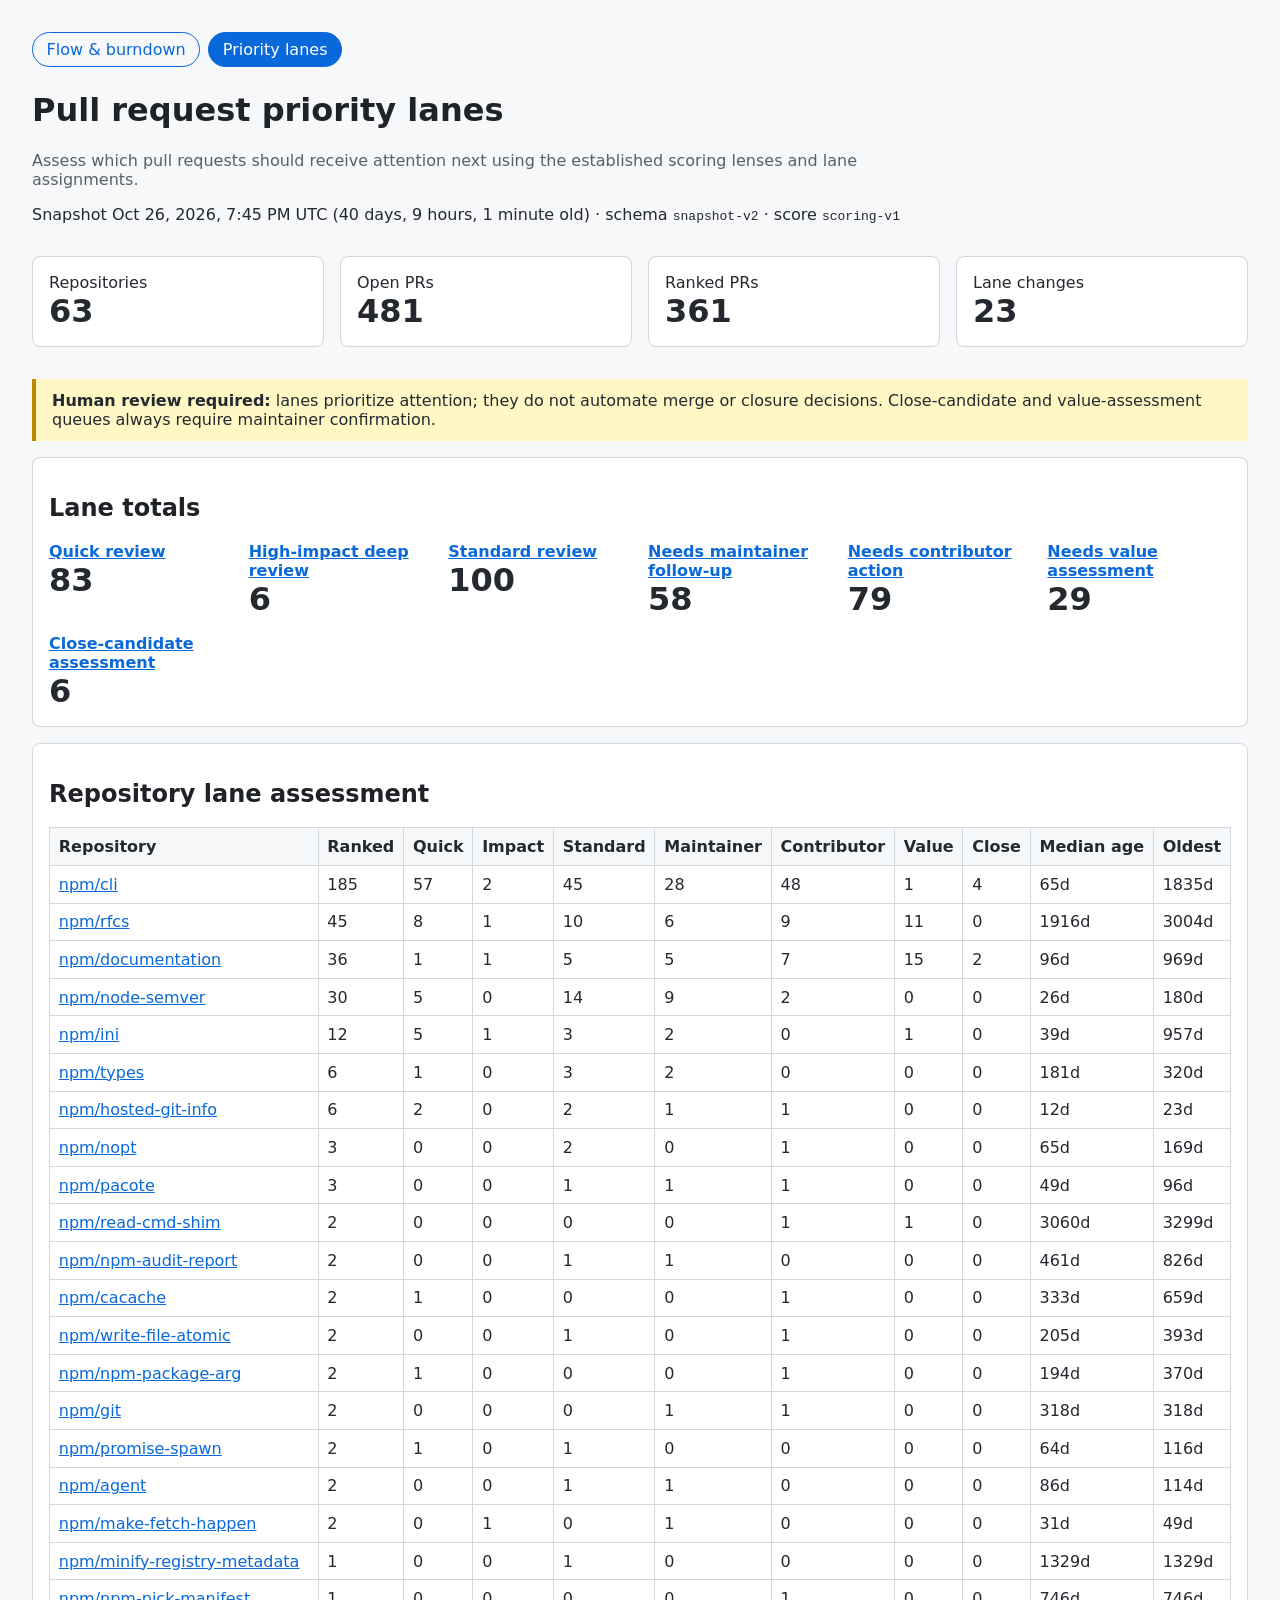
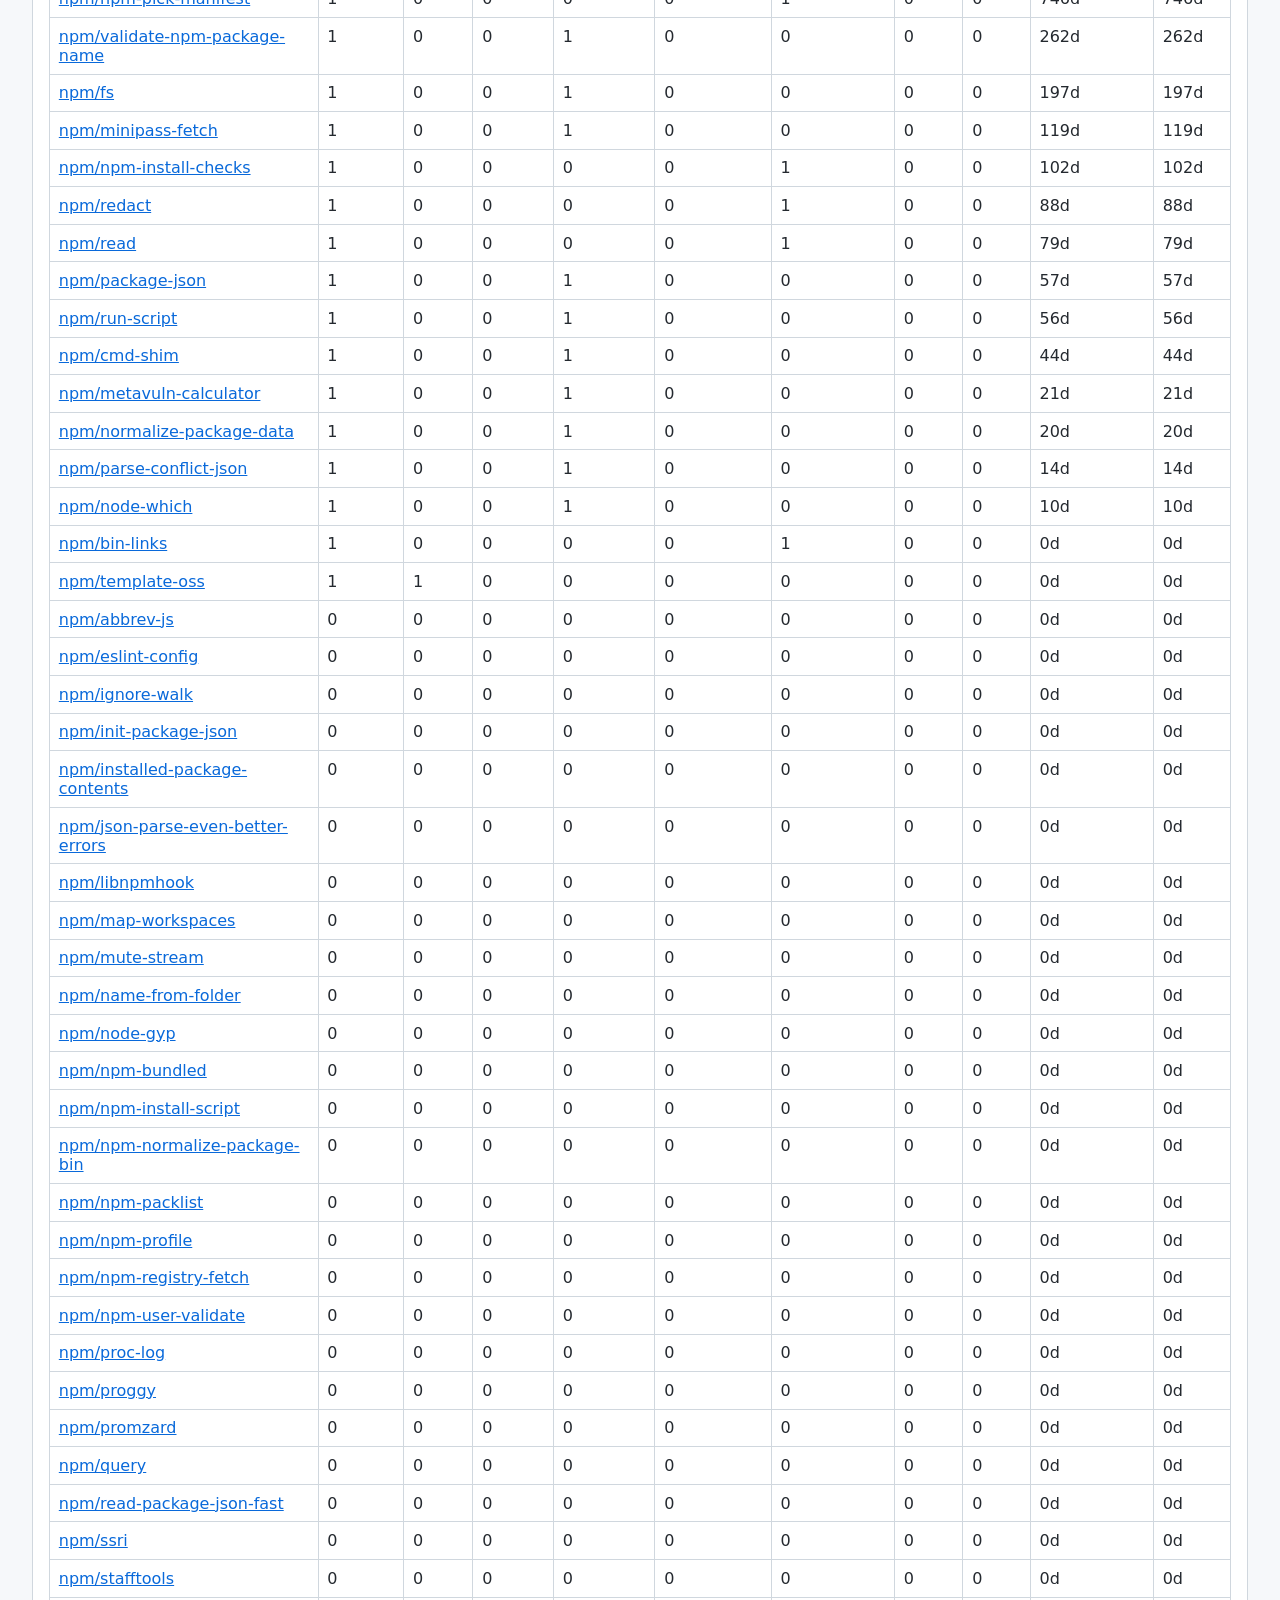
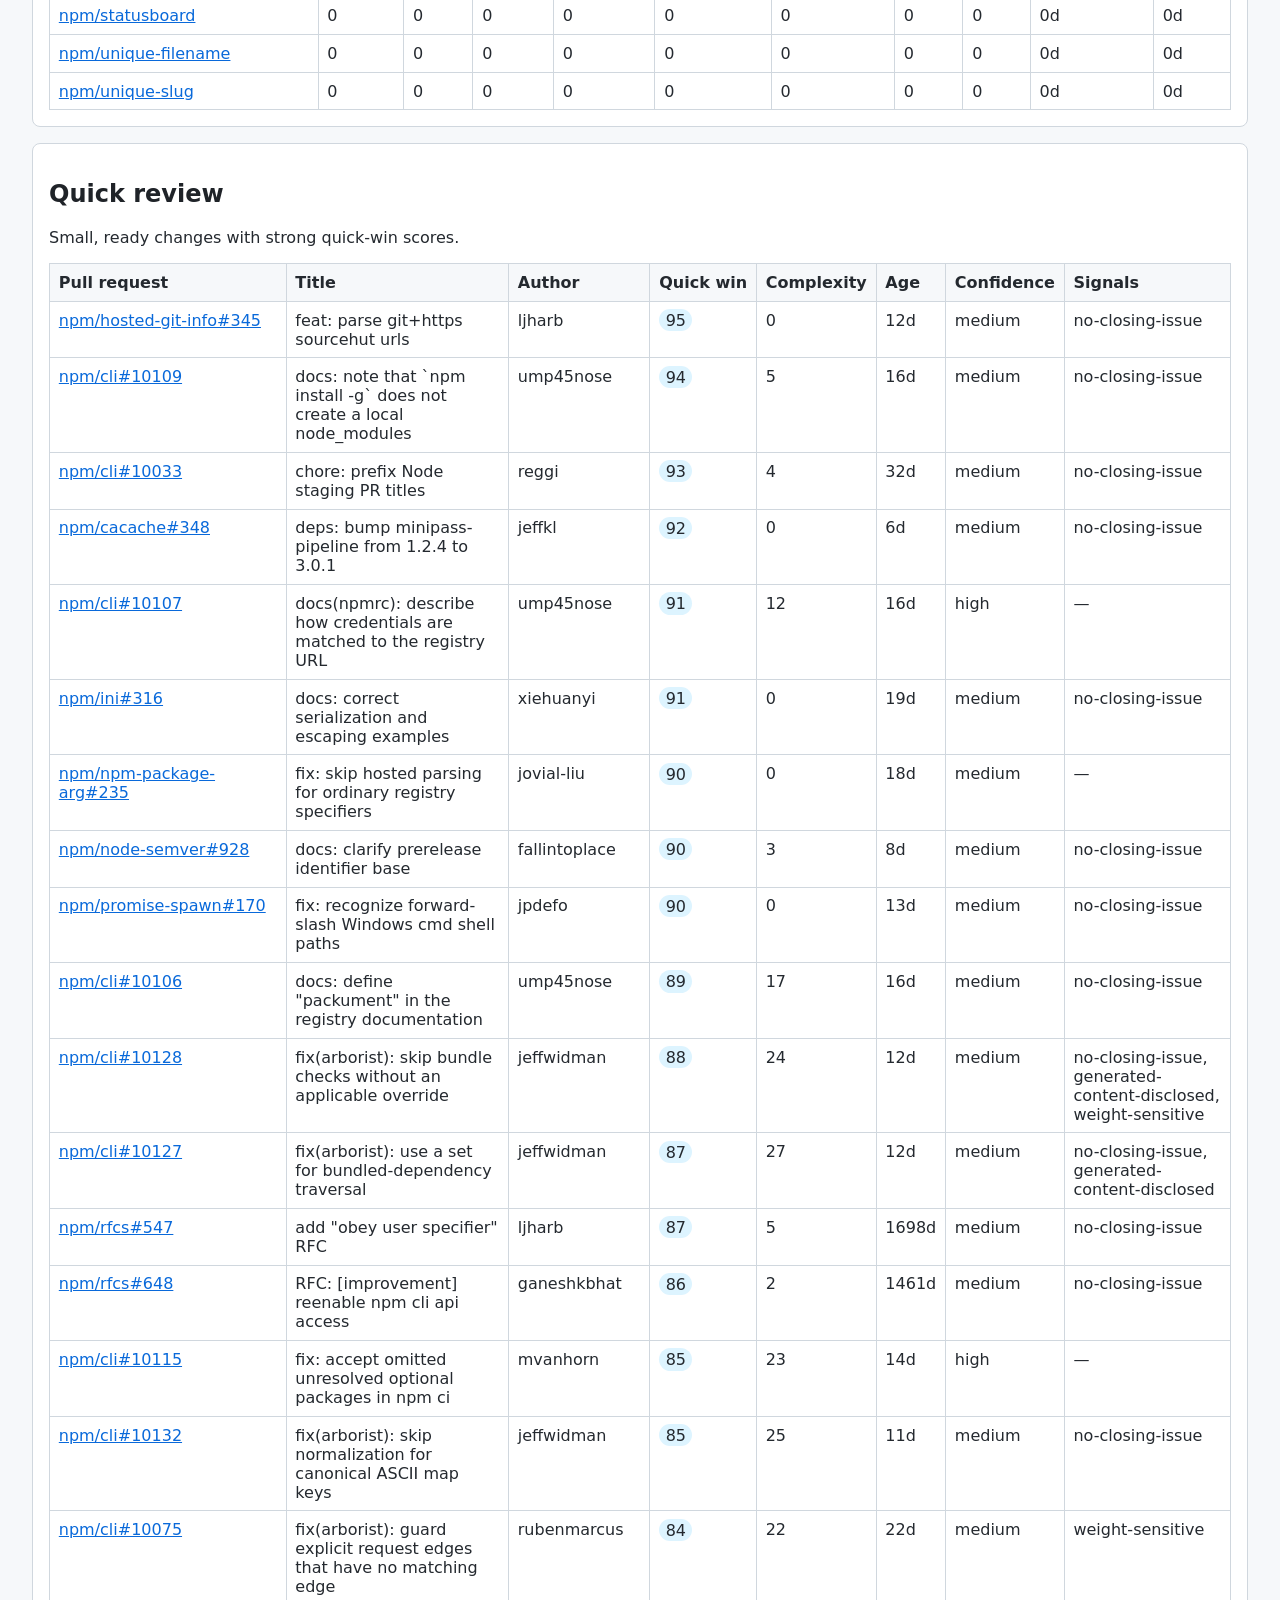
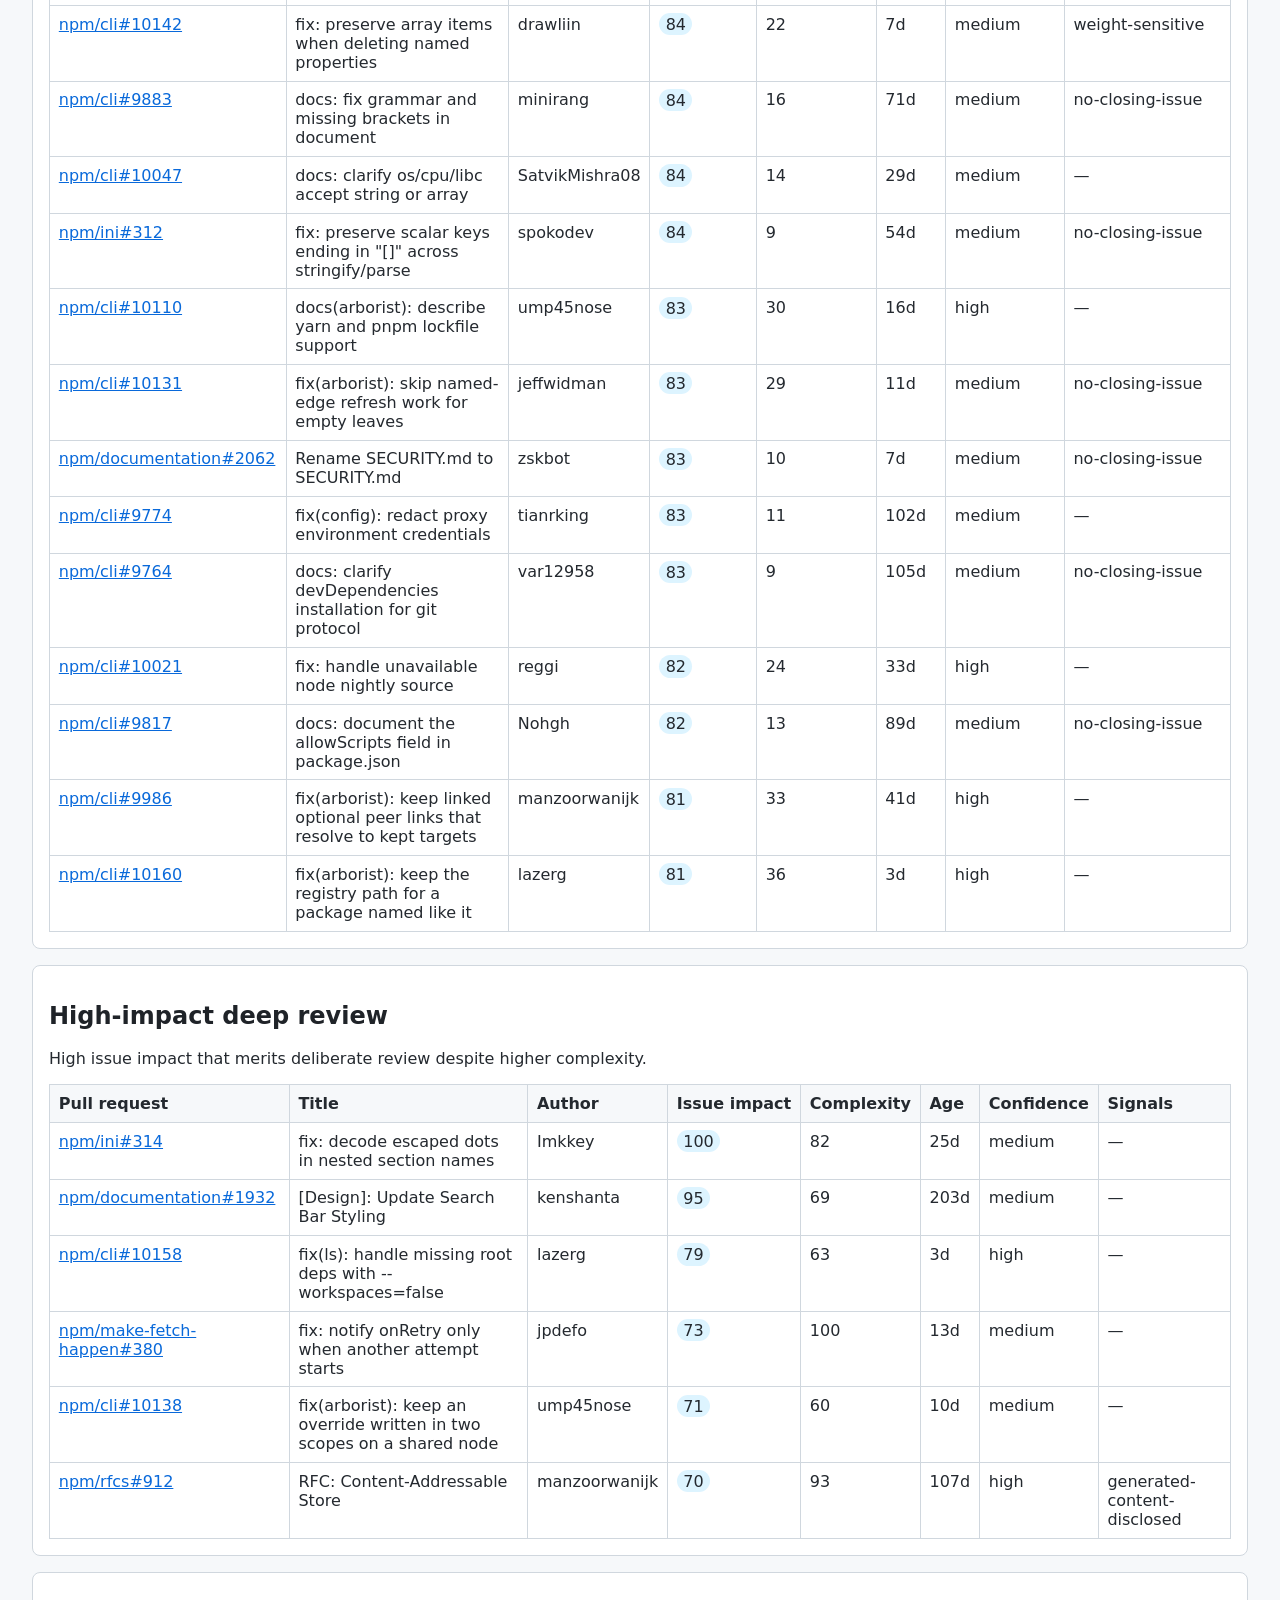
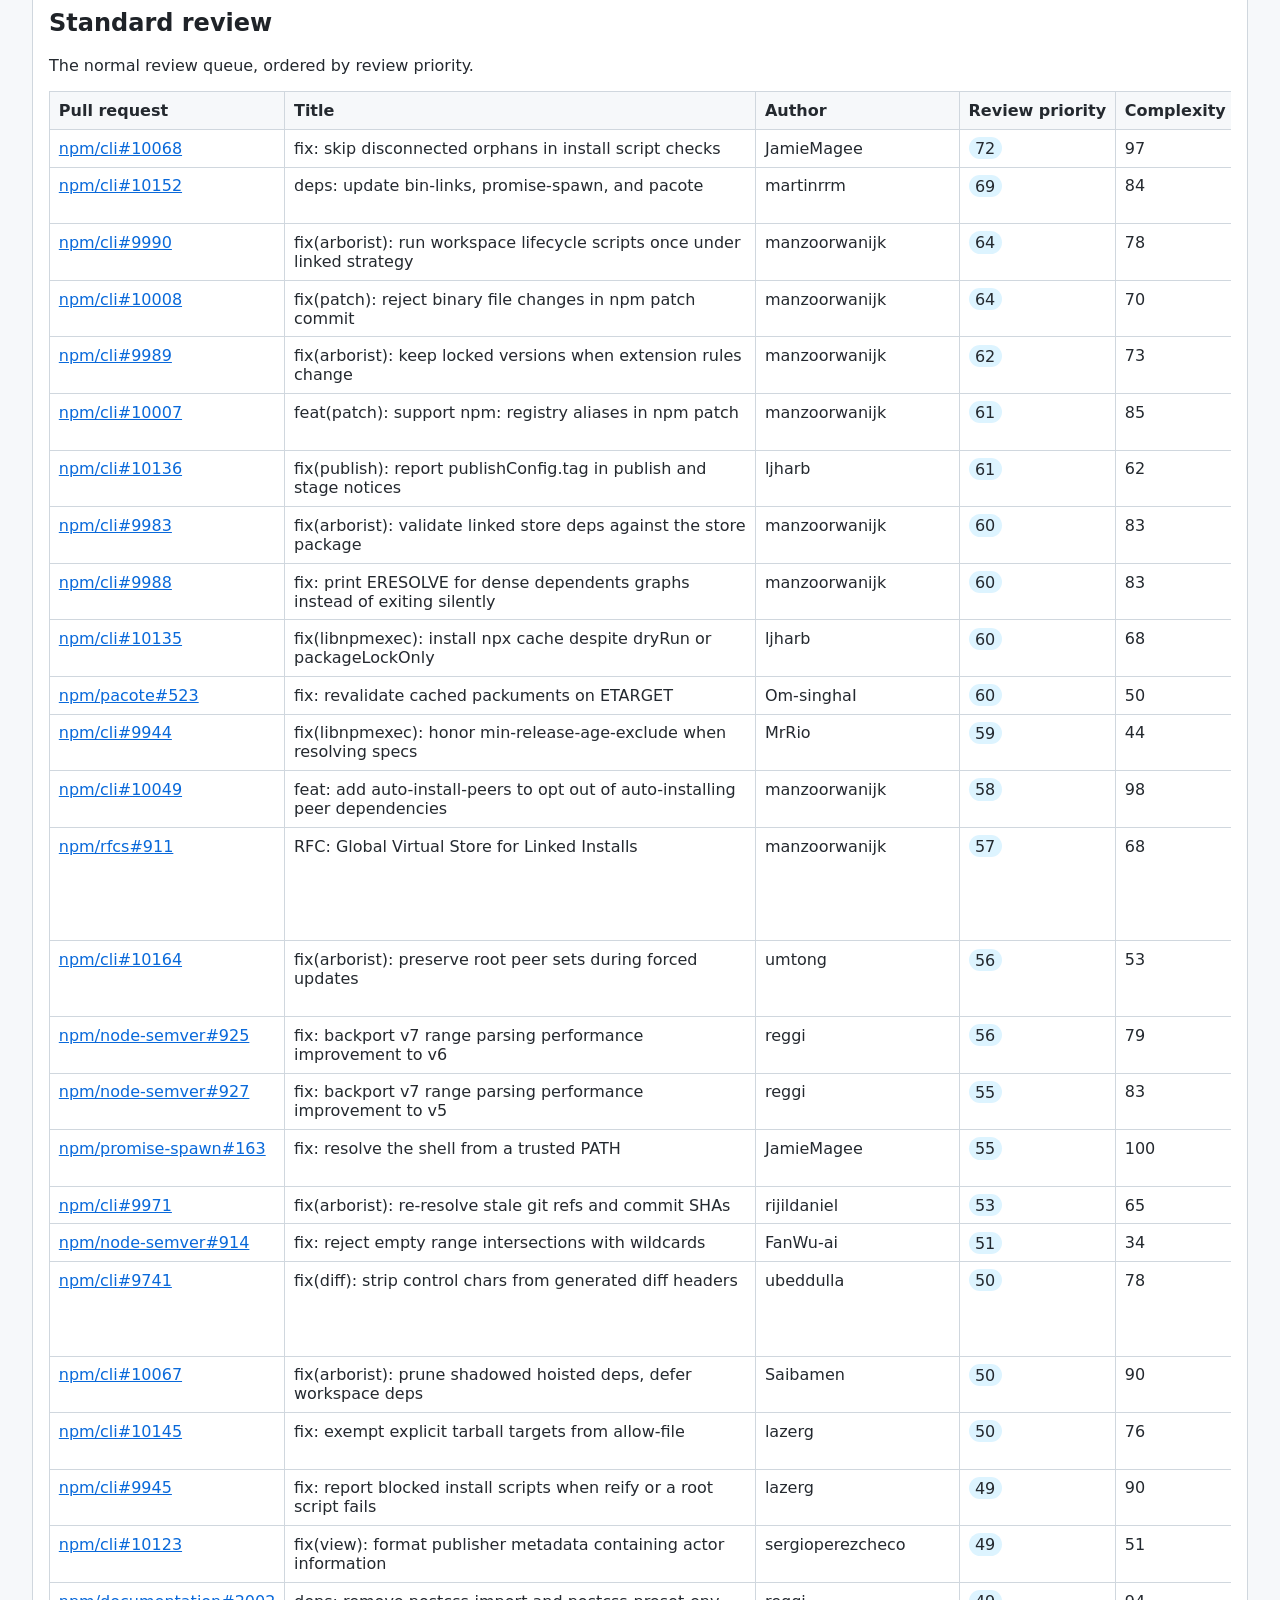
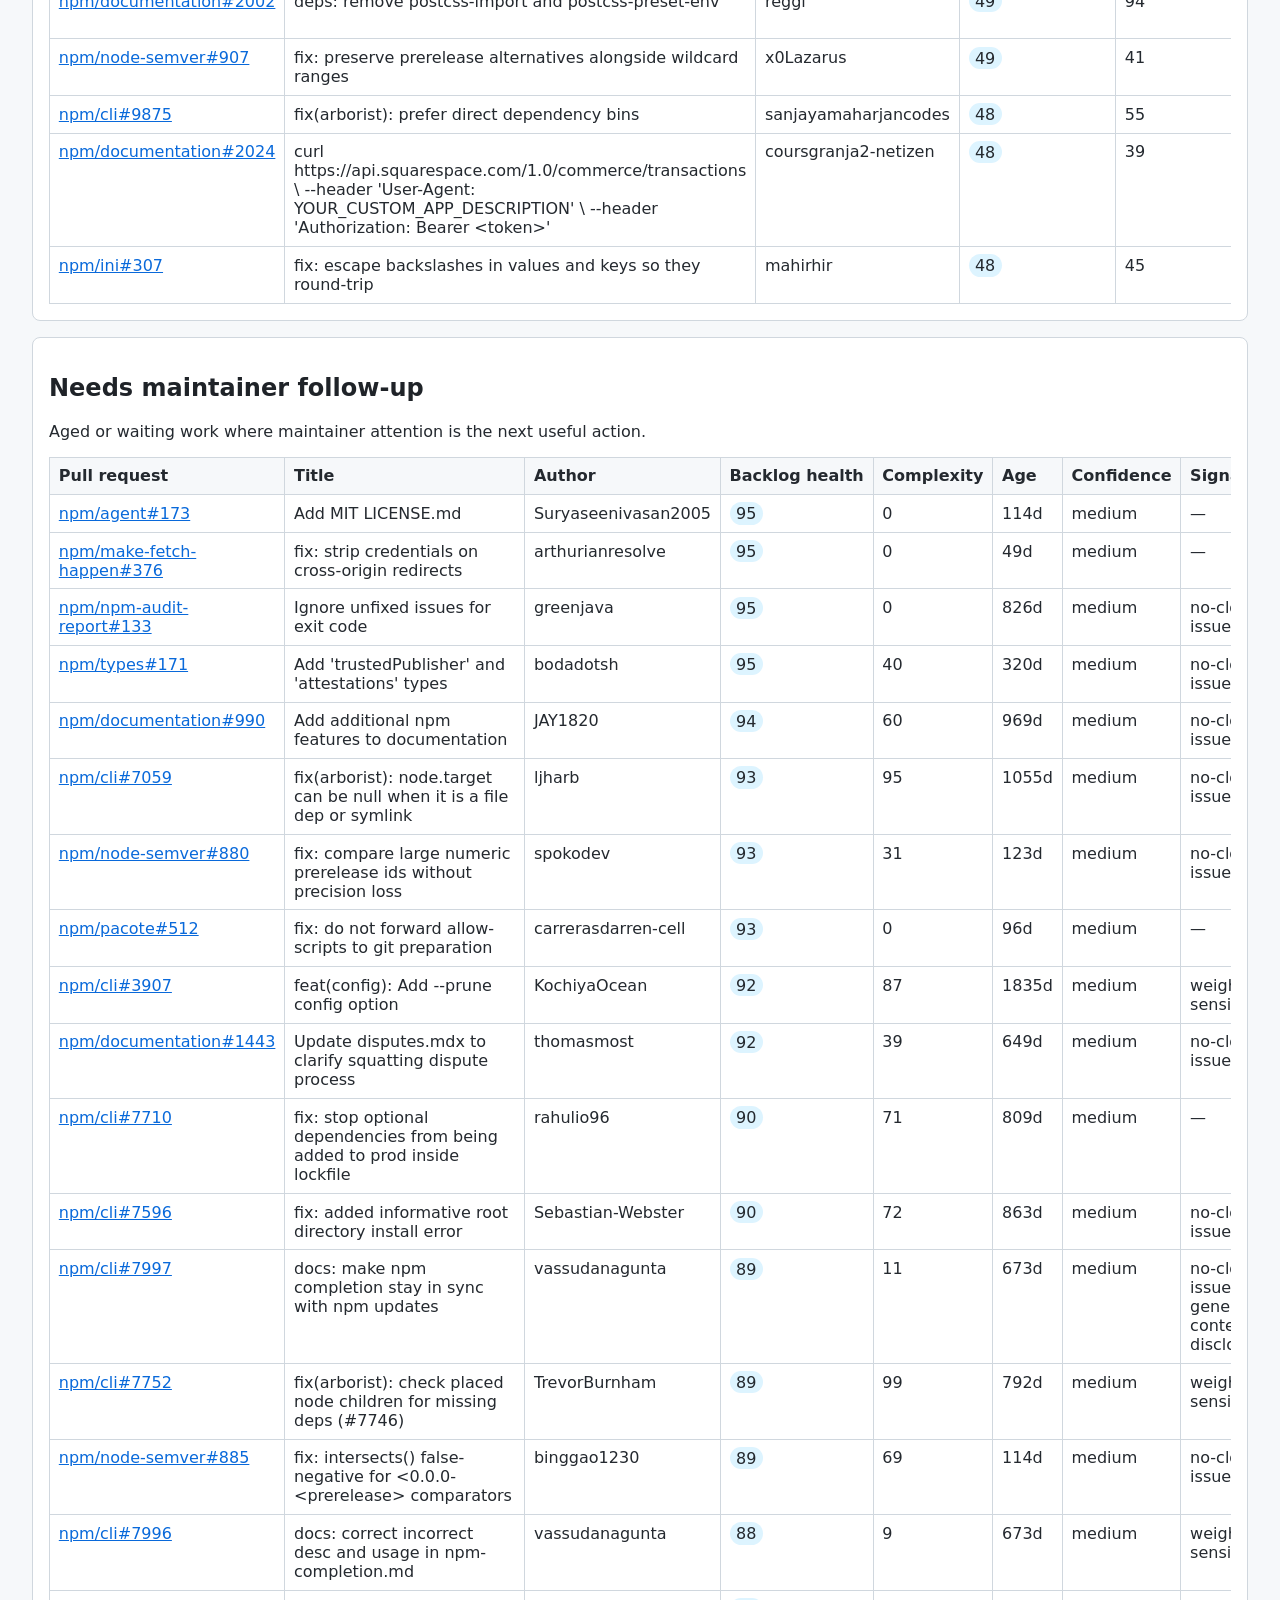
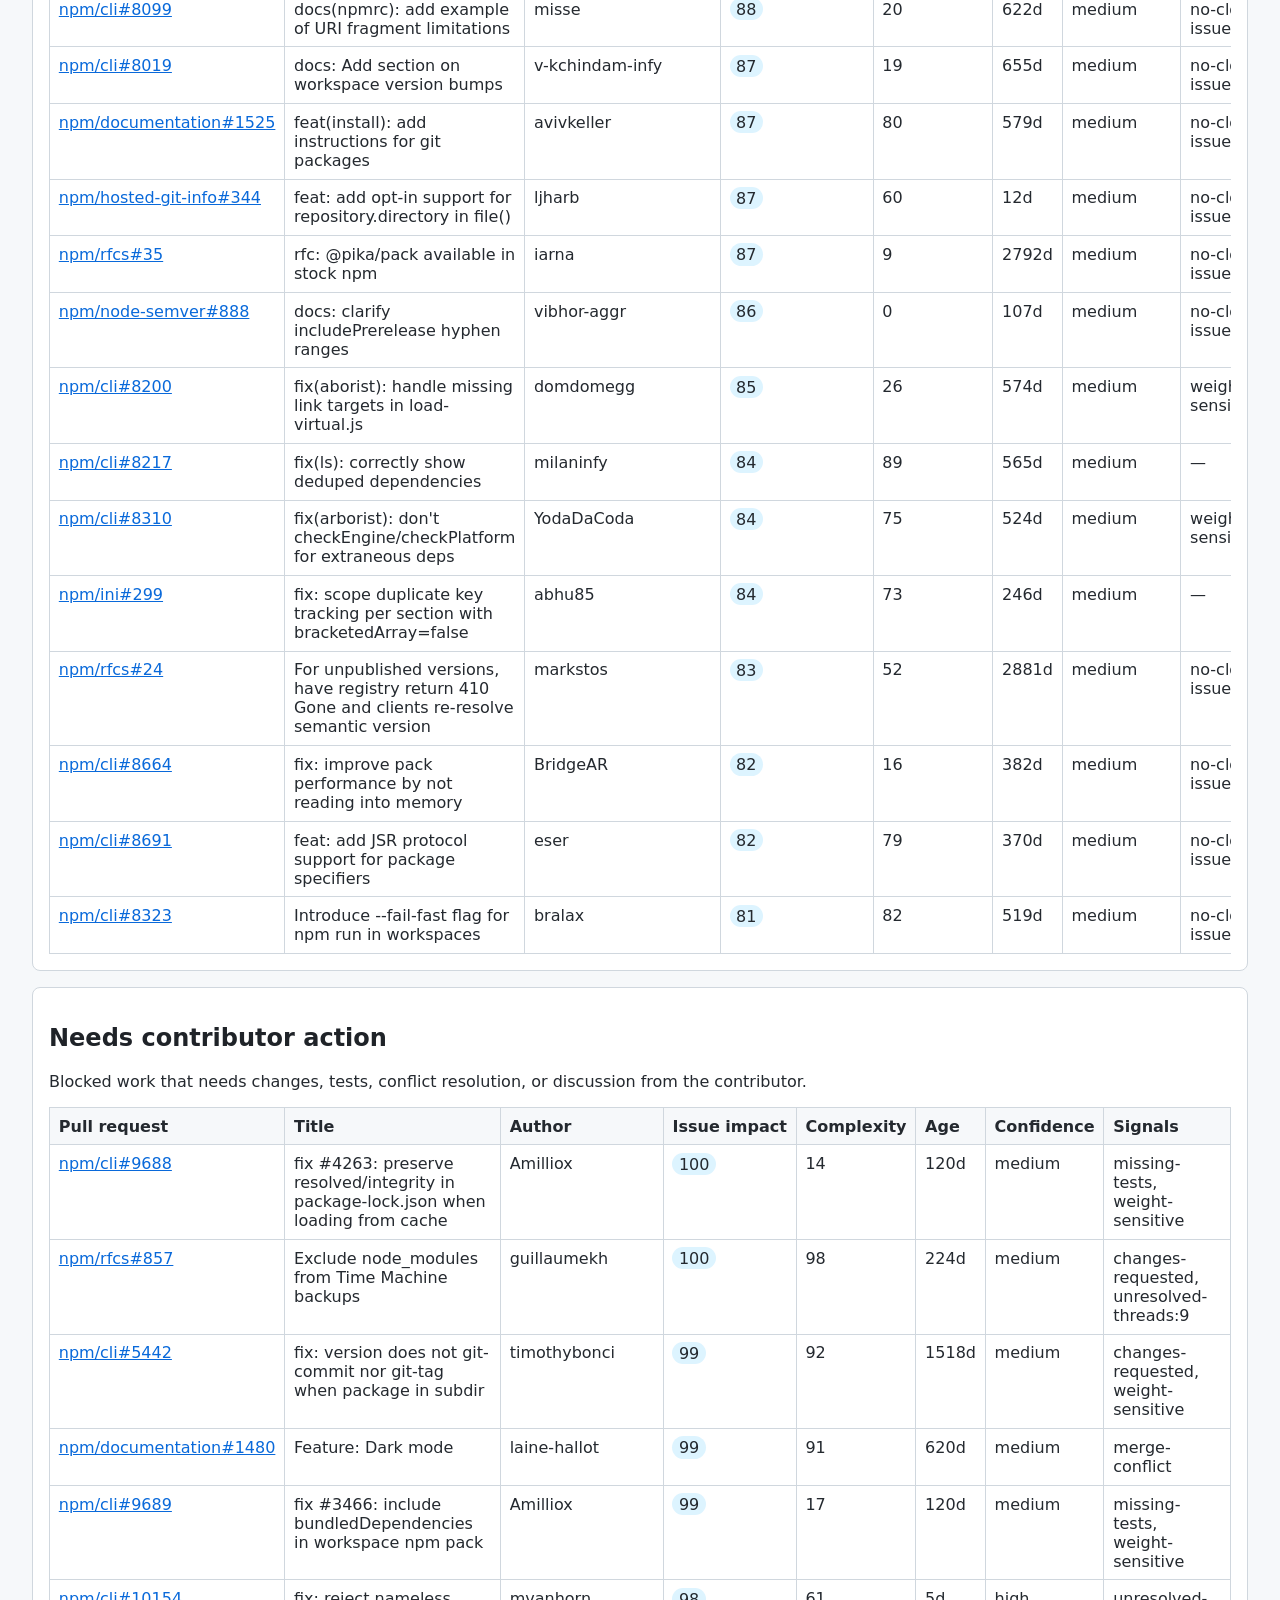
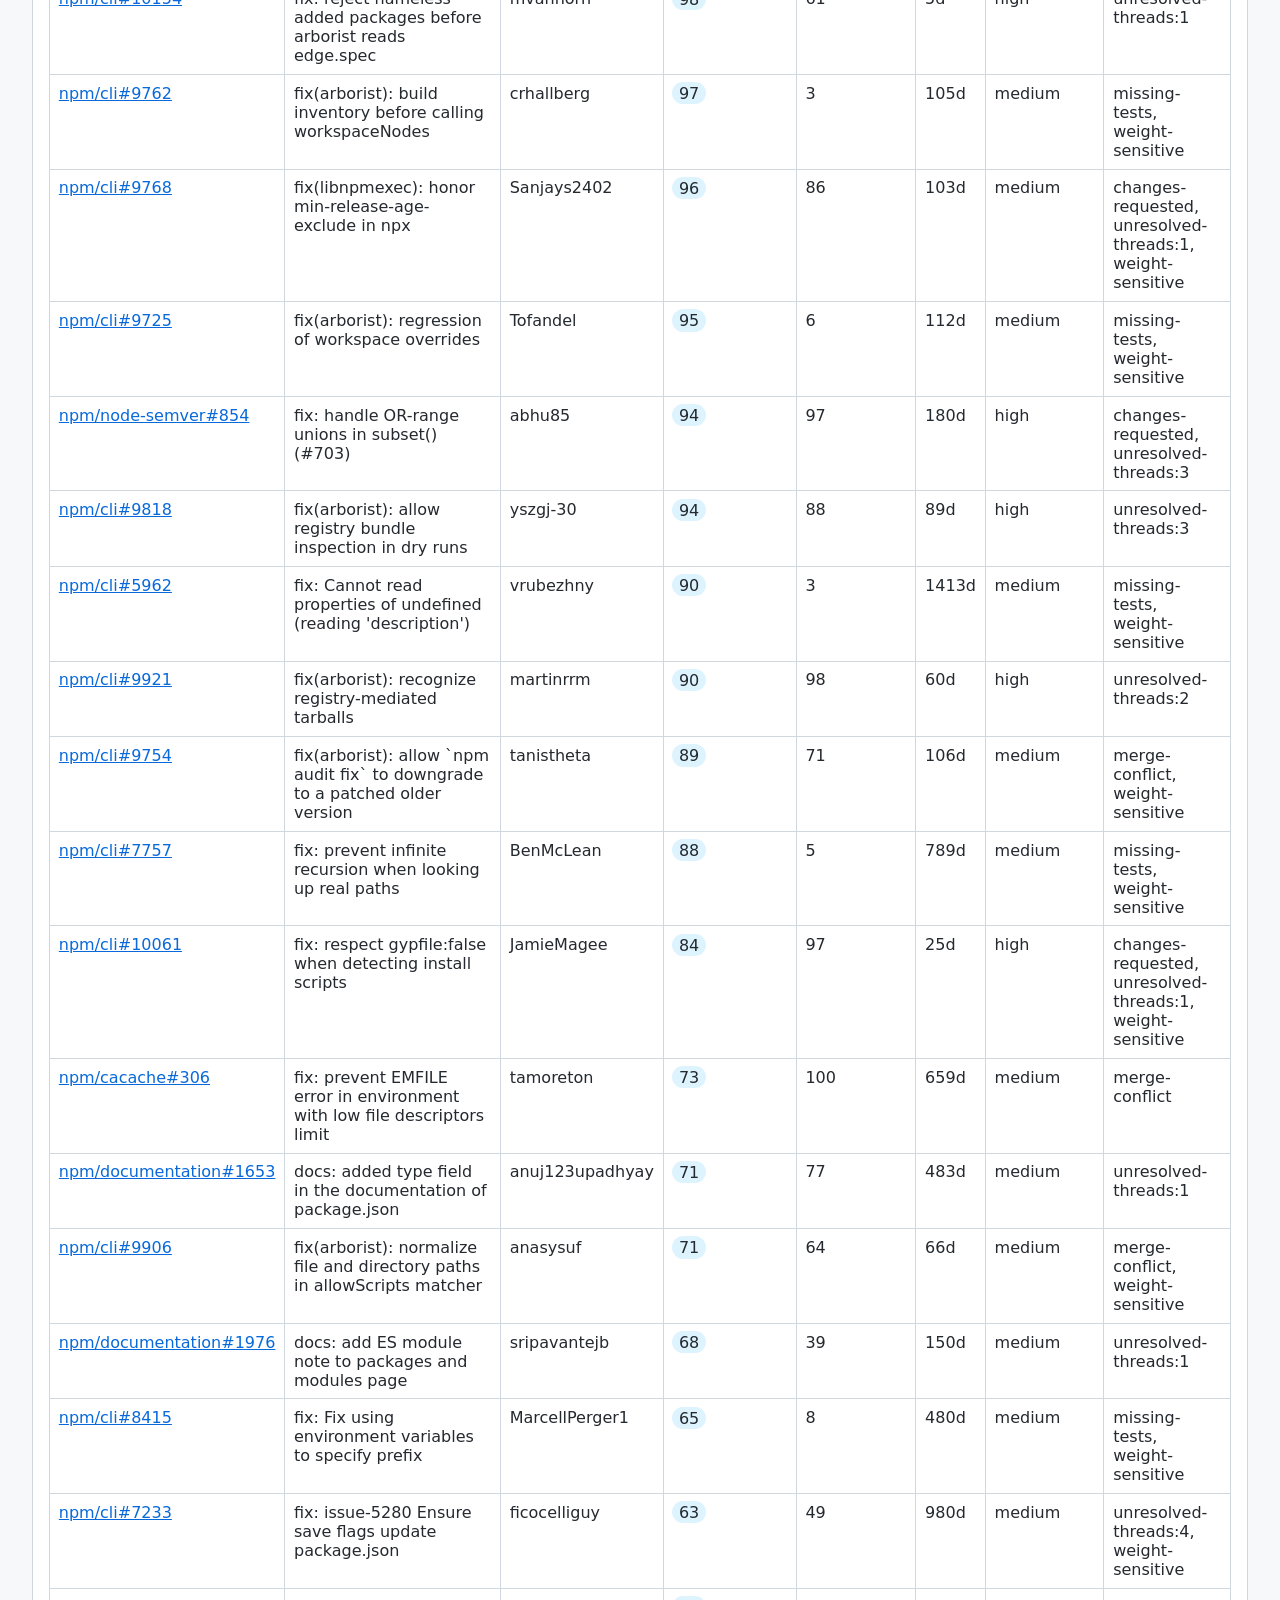
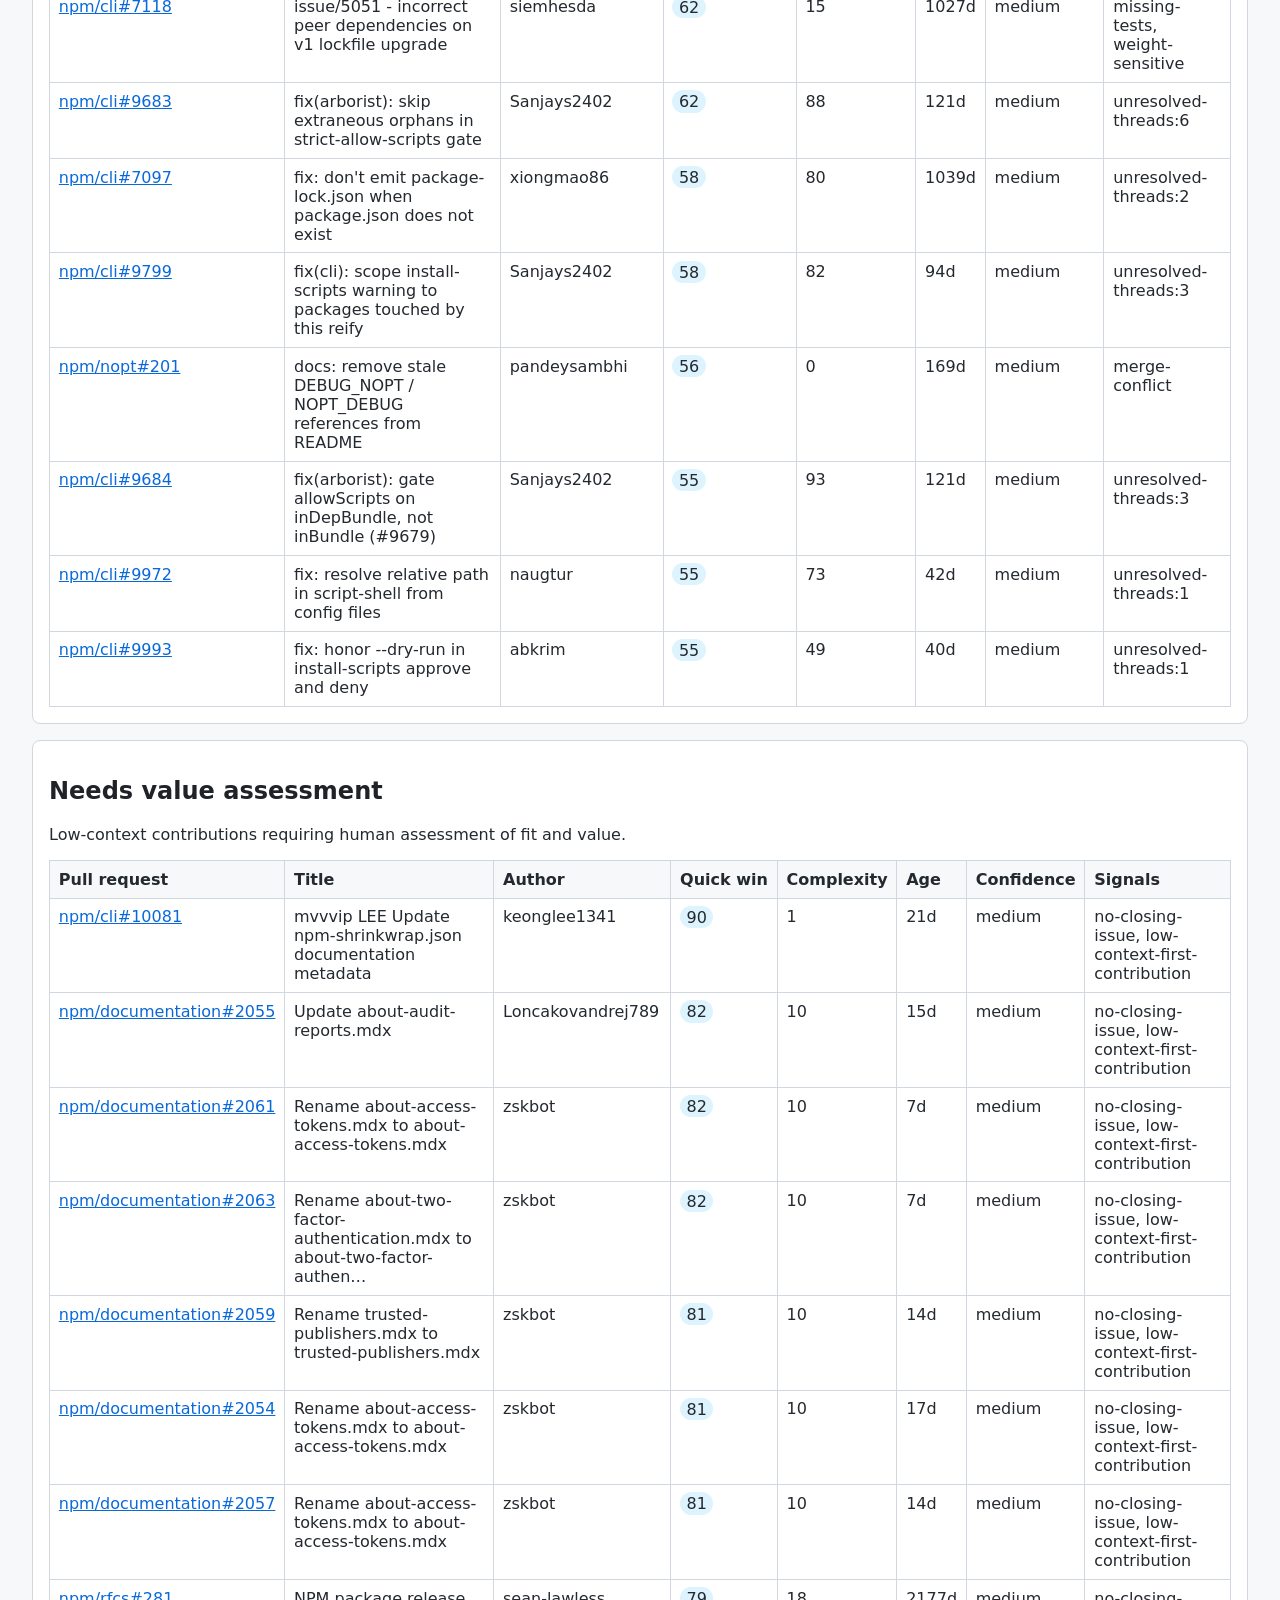
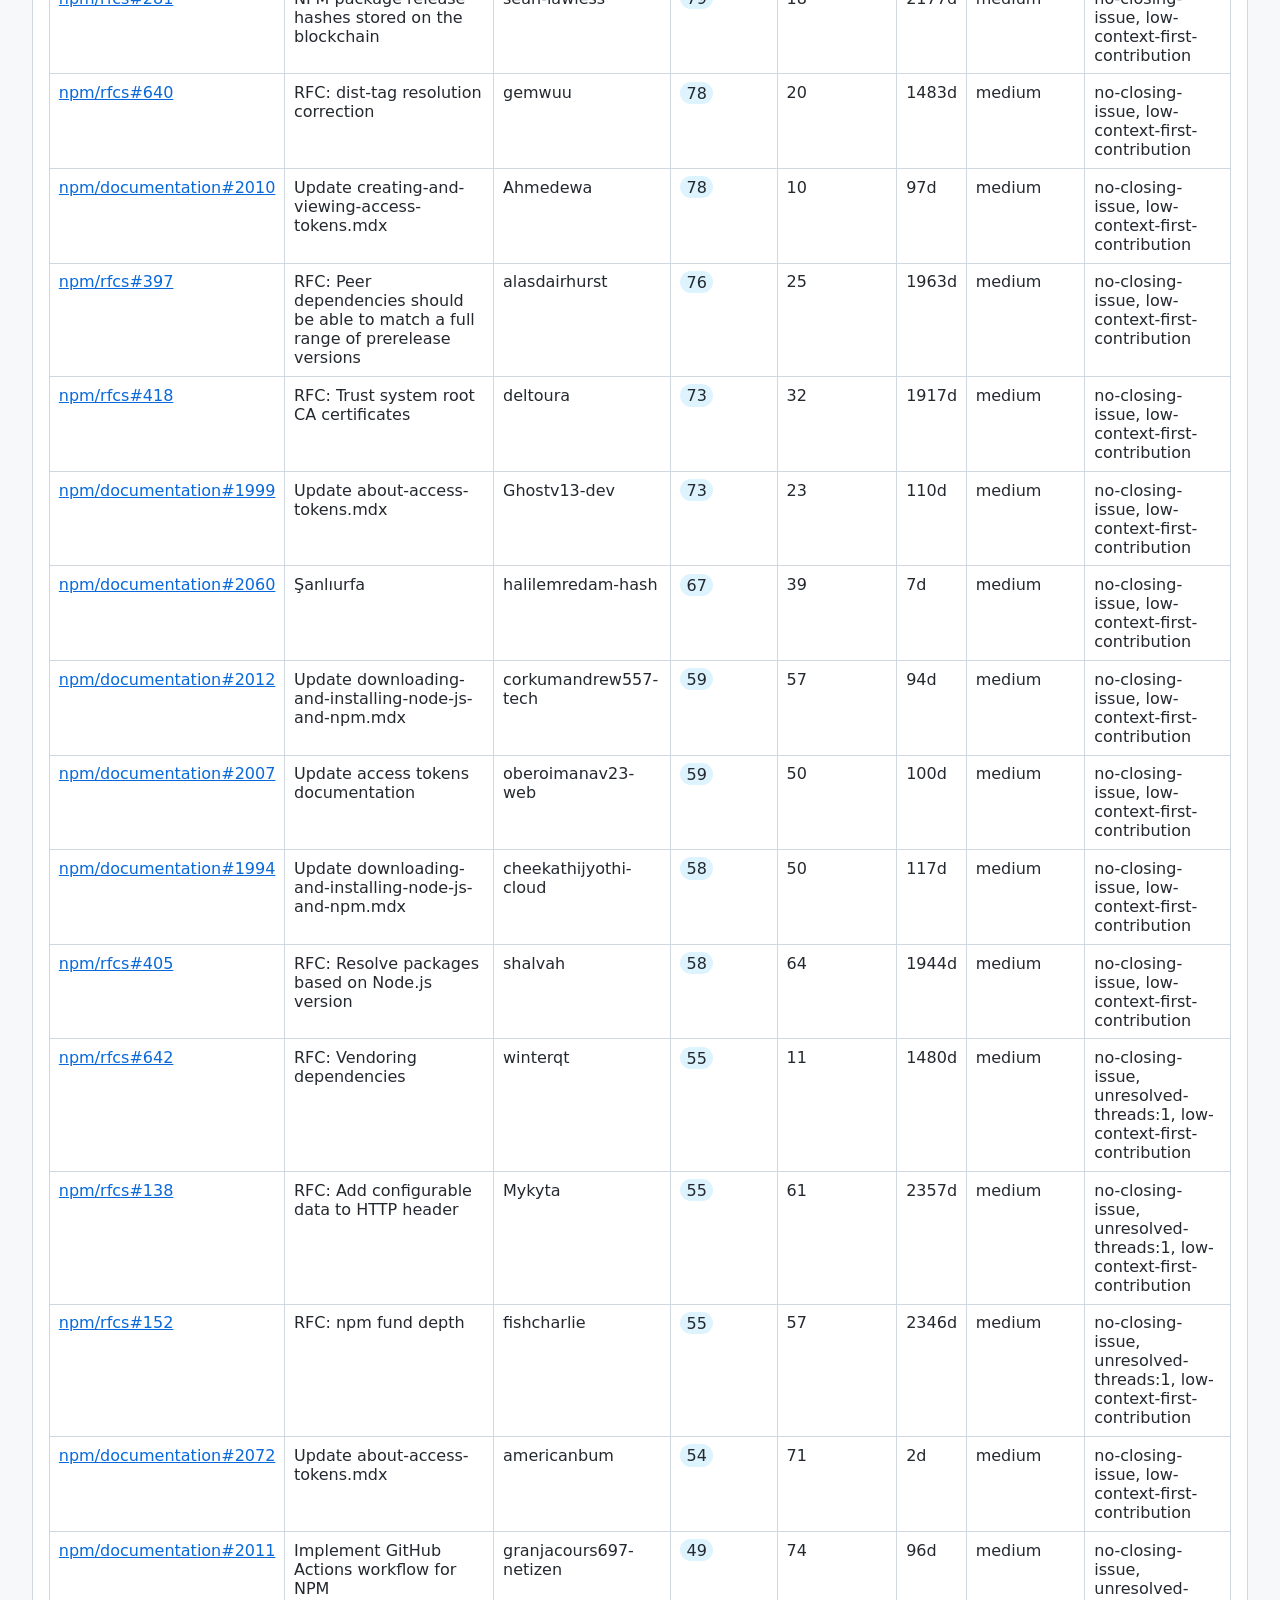
==== commit d9cbaeb7: "chore: update PR health dashboard" ====
--- a/priorities.html
+++ b/priorities.html
@@ -25,18 +25,18 @@
 <h1>Pull request priority lanes</h1>
 <p class="intro">Assess which pull requests should receive attention next using the established scoring lenses and lane assignments.</p>
 <p class="snapshot-meta">Snapshot
-<time id="snapshot-time" datetime="2026-10-19T19:39:24.373Z">2026-10-19T19:39:24.373Z</time>
+<time id="snapshot-time" datetime="2026-10-26T19:45:01.393Z">2026-10-26T19:45:01.393Z</time>
 <span id="snapshot-age"></span> · schema <code>snapshot-v2</code> ·
 score <code>scoring-v1</code></p>
 
-<div class="cards"><div class="card"><div>Repositories</div><div class="big">63</div></div><div class="card"><div>Open PRs</div><div class="big">463</div></div><div class="card"><div>Ranked PRs</div><div class="big">343</div></div><div class="card"><div>Lane changes</div><div class="big">0</div></div></div>
+<div class="cards"><div class="card"><div>Repositories</div><div class="big">63</div></div><div class="card"><div>Open PRs</div><div class="big">481</div></div><div class="card"><div>Ranked PRs</div><div class="big">361</div></div><div class="card"><div>Lane changes</div><div class="big">23</div></div></div>
 <p class="note"><strong>Human review required:</strong> lanes prioritize attention; they do not
 automate merge or closure decisions. Close-candidate and value-assessment queues always require
 maintainer confirmation.</p>
-<section><h2>Lane totals</h2><div class="cards"><div><a href="#quick-review"><strong>Quick review</strong></a><div class="big">82</div></div><div><a href="#high-impact-deep-review"><strong>High-impact deep review</strong></a><div class="big">5</div></div><div><a href="#standard-review"><strong>Standard review</strong></a><div class="big">94</div></div><div><a href="#needs-maintainer-follow-up"><strong>Needs maintainer follow-up</strong></a><div class="big">43</div></div><div><a href="#needs-contributor-action"><strong>Needs contributor action</strong></a><div class="big">90</div></div><div><a href="#needs-value-assessment"><strong>Needs value assessment</strong></a><div class="big">24</div></div><div><a href="#close-candidate-assessment"><strong>Close-candidate assessment</strong></a><div class="big">5</div></div></div></section>
+<section><h2>Lane totals</h2><div class="cards"><div><a href="#quick-review"><strong>Quick review</strong></a><div class="big">83</div></div><div><a href="#high-impact-deep-review"><strong>High-impact deep review</strong></a><div class="big">6</div></div><div><a href="#standard-review"><strong>Standard review</strong></a><div class="big">100</div></div><div><a href="#needs-maintainer-follow-up"><strong>Needs maintainer follow-up</strong></a><div class="big">58</div></div><div><a href="#needs-contributor-action"><strong>Needs contributor action</strong></a><div class="big">79</div></div><div><a href="#needs-value-assessment"><strong>Needs value assessment</strong></a><div class="big">29</div></div><div><a href="#close-candidate-assessment"><strong>Close-candidate assessment</strong></a><div class="big">6</div></div></div></section>
 <section><h2>Repository lane assessment</h2><div class="table-scroll"><table>
 <thead><tr><th>Repository</th><th>Ranked</th><th title="Quick review">Quick</th><th title="High-impact deep review">Impact</th><th title="Standard review">Standard</th><th title="Needs maintainer follow-up">Maintainer</th><th title="Needs contributor action">Contributor</th><th title="Needs value assessment">Value</th><th title="Close-candidate assessment">Close</th><th>Median age</th><th>Oldest</th></tr></thead><tbody>
-<tr><td><a href="https://github.com/npm/cli">npm/cli</a></td><td>180</td><td>55</td><td>1</td><td>44</td><td>17</td><td>58</td><td>1</td><td>4</td><td>62d</td><td>1828d</td></tr><tr><td><a href="https://github.com/npm/rfcs">npm/rfcs</a></td><td>45</td><td>8</td><td>1</td><td>10</td><td>6</td><td>9</td><td>11</td><td>0</td><td>1909d</td><td>2997d</td></tr><tr><td><a href="https://github.com/npm/node-semver">npm/node-semver</a></td><td>29</td><td>5</td><td>0</td><td>14</td><td>8</td><td>2</td><td>0</td><td>0</td><td>20d</td><td>173d</td></tr><tr><td><a href="https://github.com/npm/documentation">npm/documentation</a></td><td>28</td><td>3</td><td>1</td><td>2</td><td>2</td><td>9</td><td>10</td><td>1</td><td>107d</td><td>962d</td></tr><tr><td><a href="https://github.com/npm/ini">npm/ini</a></td><td>11</td><td>5</td><td>1</td><td>2</td><td>2</td><td>0</td><td>1</td><td>0</td><td>47d</td><td>950d</td></tr><tr><td><a href="https://github.com/npm/types">npm/types</a></td><td>6</td><td>1</td><td>0</td><td>3</td><td>2</td><td>0</td><td>0</td><td>0</td><td>174d</td><td>313d</td></tr><tr><td><a href="https://github.com/npm/hosted-git-info">npm/hosted-git-info</a></td><td>6</td><td>2</td><td>0</td><td>2</td><td>1</td><td>1</td><td>0</td><td>0</td><td>5d</td><td>16d</td></tr><tr><td><a href="https://github.com/npm/nopt">npm/nopt</a></td><td>3</td><td>0</td><td>0</td><td>2</td><td>0</td><td>1</td><td>0</td><td>0</td><td>58d</td><td>162d</td></tr><tr><td><a href="https://github.com/npm/read-cmd-shim">npm/read-cmd-shim</a></td><td>2</td><td>0</td><td>0</td><td>0</td><td>0</td><td>1</td><td>1</td><td>0</td><td>3053d</td><td>3292d</td></tr><tr><td><a href="https://github.com/npm/npm-audit-report">npm/npm-audit-report</a></td><td>2</td><td>0</td><td>0</td><td>1</td><td>1</td><td>0</td><td>0</td><td>0</td><td>454d</td><td>819d</td></tr><tr><td><a href="https://github.com/npm/write-file-atomic">npm/write-file-atomic</a></td><td>2</td><td>0</td><td>0</td><td>1</td><td>0</td><td>1</td><td>0</td><td>0</td><td>198d</td><td>386d</td></tr><tr><td><a href="https://github.com/npm/npm-package-arg">npm/npm-package-arg</a></td><td>2</td><td>1</td><td>0</td><td>0</td><td>0</td><td>1</td><td>0</td><td>0</td><td>187d</td><td>363d</td></tr><tr><td><a href="https://github.com/npm/git">npm/git</a></td><td>2</td><td>0</td><td>0</td><td>0</td><td>1</td><td>1</td><td>0</td><td>0</td><td>311d</td><td>311d</td></tr><tr><td><a href="https://github.com/npm/promise-spawn">npm/promise-spawn</a></td><td>2</td><td>1</td><td>0</td><td>1</td><td>0</td><td>0</td><td>0</td><td>0</td><td>57d</td><td>109d</td></tr><tr><td><a href="https://github.com/npm/agent">npm/agent</a></td><td>2</td><td>0</td><td>0</td><td>1</td><td>1</td><td>0</td><td>0</td><td>0</td><td>79d</td><td>107d</td></tr><tr><td><a href="https://github.com/npm/pacote">npm/pacote</a></td><td>2</td><td>0</td><td>0</td><td>0</td><td>1</td><td>1</td><td>0</td><td>0</td><td>65d</td><td>89d</td></tr><tr><td><a href="https://github.com/npm/make-fetch-happen">npm/make-fetch-happen</a></td><td>2</td><td>0</td><td>1</td><td>0</td><td>1</td><td>0</td><td>0</td><td>0</td><td>24d</td><td>42d</td></tr><tr><td><a href="https://github.com/npm/minify-registry-metadata">npm/minify-registry-metadata</a></td><td>1</td><td>0</td><td>0</td><td>1</td><td>0</td><td>0</td><td>0</td><td>0</td><td>1322d</td><td>1322d</td></tr><tr><td><a href="https://github.com/npm/npm-pick-manifest">npm/npm-pick-manifest</a></td><td>1</td><td>0</td><td>0</td><td>0</td><td>0</td><td>1</td><td>0</td><td>0</td><td>739d</td><td>739d</td></tr><tr><td><a href="https://github.com/npm/cacache">npm/cacache</a></td><td>1</td><td>0</td><td>0</td><td>0</td><td>0</td><td>1</td><td>0</td><td>0</td><td>652d</td><td>652d</td></tr><tr><td><a href="https://github.com/npm/validate-npm-package-name">npm/validate-npm-package-name</a></td><td>1</td><td>0</td><td>0</td><td>1</td><td>0</td><td>0</td><td>0</td><td>0</td><td>255d</td><td>255d</td></tr><tr><td><a href="https://github.com/npm/fs">npm/fs</a></td><td>1</td><td>0</td><td>0</td><td>1</td><td>0</td><td>0</td><td>0</td><td>0</td><td>190d</td><td>190d</td></tr><tr><td><a href="https://github.com/npm/minipass-fetch">npm/minipass-fetch</a></td><td>1</td><td>0</td><td>0</td><td>1</td><td>0</td><td>0</td><td>0</td><td>0</td><td>112d</td><td>112d</td></tr><tr><td><a href="https://github.com/npm/npm-install-checks">npm/npm-install-checks</a></td><td>1</td><td>0</td><td>0</td><td>0</td><td>0</td><td>1</td><td>0</td><td>0</td><td>95d</td><td>95d</td></tr><tr><td><a href="https://github.com/npm/redact">npm/redact</a></td><td>1</td><td>0</td><td>0</td><td>0</td><td>0</td><td>1</td><td>0</td><td>0</td><td>81d</td><td>81d</td></tr><tr><td><a href="https://github.com/npm/read">npm/read</a></td><td>1</td><td>0</td><td>0</td><td>0</td><td>0</td><td>1</td><td>0</td><td>0</td><td>72d</td><td>72d</td></tr><tr><td><a href="https://github.com/npm/package-json">npm/package-json</a></td><td>1</td><td>0</td><td>0</td><td>1</td><td>0</td><td>0</td><td>0</td><td>0</td><td>50d</td><td>50d</td></tr><tr><td><a href="https://github.com/npm/run-script">npm/run-script</a></td><td>1</td><td>0</td><td>0</td><td>1</td><td>0</td><td>0</td><td>0</td><td>0</td><td>49d</td><td>49d</td></tr><tr><td><a href="https://github.com/npm/cmd-shim">npm/cmd-shim</a></td><td>1</td><td>0</td><td>0</td><td>1</td><td>0</td><td>0</td><td>0</td><td>0</td><td>37d</td><td>37d</td></tr><tr><td><a href="https://github.com/npm/bin-links">npm/bin-links</a></td><td>1</td><td>1</td><td>0</td><td>0</td><td>0</td><td>0</td><td>0</td><td>0</td><td>19d</td><td>19d</td></tr><tr><td><a href="https://github.com/npm/metavuln-calculator">npm/metavuln-calculator</a></td><td>1</td><td>0</td><td>0</td><td>1</td><td>0</td><td>0</td><td>0</td><td>0</td><td>14d</td><td>14d</td></tr><tr><td><a href="https://github.com/npm/normalize-package-data">npm/normalize-package-data</a></td><td>1</td><td>0</td><td>0</td><td>1</td><td>0</td><td>0</td><td>0</td><td>0</td><td>13d</td><td>13d</td></tr><tr><td><a href="https://github.com/npm/parse-conflict-json">npm/parse-conflict-json</a></td><td>1</td><td>0</td><td>0</td><td>1</td><td>0</td><td>0</td><td>0</td><td>0</td><td>7d</td><td>7d</td></tr><tr><td><a href="https://github.com/npm/node-which">npm/node-which</a></td><td>1</td><td>0</td><td>0</td><td>1</td><td>0</td><td>0</td><td>0</td><td>0</td><td>3d</td><td>3d</td></tr><tr><td><a href="https://github.com/npm/abbrev-js">npm/abbrev-js</a></td><td>0</td><td>0</td><td>0</td><td>0</td><td>0</td><td>0</td><td>0</td><td>0</td><td>0d</td><td>0d</td></tr><tr><td><a href="https://github.com/npm/eslint-config">npm/eslint-config</a></td><td>0</td><td>0</td><td>0</td><td>0</td><td>0</td><td>0</td><td>0</td><td>0</td><td>0d</td><td>0d</td></tr><tr><td><a href="https://github.com/npm/ignore-walk">npm/ignore-walk</a></td><td>0</td><td>0</td><td>0</td><td>0</td><td>0</td><td>0</td><td>0</td><td>0</td><td>0d</td><td>0d</td></tr><tr><td><a href="https://github.com/npm/init-package-json">npm/init-package-json</a></td><td>0</td><td>0</td><td>0</td><td>0</td><td>0</td><td>0</td><td>0</td><td>0</td><td>0d</td><td>0d</td></tr><tr><td><a href="https://github.com/npm/installed-package-contents">npm/installed-package-contents</a></td><td>0</td><td>0</td><td>0</td><td>0</td><td>0</td><td>0</td><td>0</td><td>0</td><td>0d</td><td>0d</td></tr><tr><td><a href="https://github.com/npm/json-parse-even-better-errors">npm/json-parse-even-better-errors</a></td><td>0</td><td>0</td><td>0</td><td>0</td><td>0</td><td>0</td><td>0</td><td>0</td><td>0d</td><td>0d</td></tr><tr><td><a href="https://github.com/npm/libnpmhook">npm/libnpmhook</a></td><td>0</td><td>0</td><td>0</td><td>0</td><td>0</td><td>0</td><td>0</td><td>0</td><td>0d</td><td>0d</td></tr><tr><td><a href="https://github.com/npm/map-workspaces">npm/map-workspaces</a></td><td>0</td><td>0</td><td>0</td><td>0</td><td>0</td><td>0</td><td>0</td><td>0</td><td>0d</td><td>0d</td></tr><tr><td><a href="https://github.com/npm/mute-stream">npm/mute-stream</a></td><td>0</td><td>0</td><td>0</td><td>0</td><td>0</td><td>0</td><td>0</td><td>0</td><td>0d</td><td>0d</td></tr><tr><td><a href="https://github.com/npm/name-from-folder">npm/name-from-folder</a></td><td>0</td><td>0</td><td>0</td><td>0</td><td>0</td><td>0</td><td>0</td><td>0</td><td>0d</td><td>0d</td></tr><tr><td><a href="https://github.com/npm/node-gyp">npm/node-gyp</a></td><td>0</td><td>0</td><td>0</td><td>0</td><td>0</td><td>0</td><td>0</td><td>0</td><td>0d</td><td>0d</td></tr><tr><td><a href="https://github.com/npm/npm-bundled">npm/npm-bundled</a></td><td>0</td><td>0</td><td>0</td><td>0</td><td>0</td><td>0</td><td>0</td><td>0</td><td>0d</td><td>0d</td></tr><tr><td><a href="https://github.com/npm/npm-install-script">npm/npm-install-script</a></td><td>0</td><td>0</td><td>0</td><td>0</td><td>0</td><td>0</td><td>0</td><td>0</td><td>0d</td><td>0d</td></tr><tr><td><a href="https://github.com/npm/npm-normalize-package-bin">npm/npm-normalize-package-bin</a></td><td>0</td><td>0</td><td>0</td><td>0</td><td>0</td><td>0</td><td>0</td><td>0</td><td>0d</td><td>0d</td></tr><tr><td><a href="https://github.com/npm/npm-packlist">npm/npm-packlist</a></td><td>0</td><td>0</td><td>0</td><td>0</td><td>0</td><td>0</td><td>0</td><td>0</td><td>0d</td><td>0d</td></tr><tr><td><a href="https://github.com/npm/npm-profile">npm/npm-profile</a></td><td>0</td><td>0</td><td>0</td><td>0</td><td>0</td><td>0</td><td>0</td><td>0</td><td>0d</td><td>0d</td></tr><tr><td><a href="https://github.com/npm/npm-registry-fetch">npm/npm-registry-fetch</a></td><td>0</td><td>0</td><td>0</td><td>0</td><td>0</td><td>0</td><td>0</td><td>0</td><td>0d</td><td>0d</td></tr><tr><td><a href="https://github.com/npm/npm-user-validate">npm/npm-user-validate</a></td><td>0</td><td>0</td><td>0</td><td>0</td><td>0</td><td>0</td><td>0</td><td>0</td><td>0d</td><td>0d</td></tr><tr><td><a href="https://github.com/npm/proc-log">npm/proc-log</a></td><td>0</td><td>0</td><td>0</td><td>0</td><td>0</td><td>0</td><td>0</td><td>0</td><td>0d</td><td>0d</td></tr><tr><td><a href="https://github.com/npm/proggy">npm/proggy</a></td><td>0</td><td>0</td><td>0</td><td>0</td><td>0</td><td>0</td><td>0</td><td>0</td><td>0d</td><td>0d</td></tr><tr><td><a href="https://github.com/npm/promzard">npm/promzard</a></td><td>0</td><td>0</td><td>0</td><td>0</td><td>0</td><td>0</td><td>0</td><td>0</td><td>0d</td><td>0d</td></tr><tr><td><a href="https://github.com/npm/query">npm/query</a></td><td>0</td><td>0</td><td>0</td><td>0</td><td>0</td><td>0</td><td>0</td><td>0</td><td>0d</td><td>0d</td></tr><tr><td><a href="https://github.com/npm/read-package-json-fast">npm/read-package-json-fast</a></td><td>0</td><td>0</td><td>0</td><td>0</td><td>0</td><td>0</td><td>0</td><td>0</td><td>0d</td><td>0d</td></tr><tr><td><a href="https://github.com/npm/ssri">npm/ssri</a></td><td>0</td><td>0</td><td>0</td><td>0</td><td>0</td><td>0</td><td>0</td><td>0</td><td>0d</td><td>0d</td></tr><tr><td><a href="https://github.com/npm/stafftools">npm/stafftools</a></td><td>0</td><td>0</td><td>0</td><td>0</td><td>0</td><td>0</td><td>0</td><td>0</td><td>0d</td><td>0d</td></tr><tr><td><a href="https://github.com/npm/statusboard">npm/statusboard</a></td><td>0</td><td>0</td><td>0</td><td>0</td><td>0</td><td>0</td><td>0</td><td>0</td><td>0d</td><td>0d</td></tr><tr><td><a href="https://github.com/npm/template-oss">npm/template-oss</a></td><td>0</td><td>0</td><td>0</td><td>0</td><td>0</td><td>0</td><td>0</td><td>0</td><td>0d</td><td>0d</td></tr><tr><td><a href="https://github.com/npm/unique-filename">npm/unique-filename</a></td><td>0</td><td>0</td><td>0</td><td>0</td><td>0</td><td>0</td><td>0</td><td>0</td><td>0d</td><td>0d</td></tr><tr><td><a href="https://github.com/npm/unique-slug">npm/unique-slug</a></td><td>0</td><td>0</td><td>0</td><td>0</td><td>0</td><td>0</td><td>0</td><td>0</td><td>0d</td><td>0d</td></tr>
+<tr><td><a href="https://github.com/npm/cli">npm/cli</a></td><td>185</td><td>57</td><td>2</td><td>45</td><td>28</td><td>48</td><td>1</td><td>4</td><td>65d</td><td>1835d</td></tr><tr><td><a href="https://github.com/npm/rfcs">npm/rfcs</a></td><td>45</td><td>8</td><td>1</td><td>10</td><td>6</td><td>9</td><td>11</td><td>0</td><td>1916d</td><td>3004d</td></tr><tr><td><a href="https://github.com/npm/documentation">npm/documentation</a></td><td>36</td><td>1</td><td>1</td><td>5</td><td>5</td><td>7</td><td>15</td><td>2</td><td>96d</td><td>969d</td></tr><tr><td><a href="https://github.com/npm/node-semver">npm/node-semver</a></td><td>30</td><td>5</td><td>0</td><td>14</td><td>9</td><td>2</td><td>0</td><td>0</td><td>26d</td><td>180d</td></tr><tr><td><a href="https://github.com/npm/ini">npm/ini</a></td><td>12</td><td>5</td><td>1</td><td>3</td><td>2</td><td>0</td><td>1</td><td>0</td><td>39d</td><td>957d</td></tr><tr><td><a href="https://github.com/npm/types">npm/types</a></td><td>6</td><td>1</td><td>0</td><td>3</td><td>2</td><td>0</td><td>0</td><td>0</td><td>181d</td><td>320d</td></tr><tr><td><a href="https://github.com/npm/hosted-git-info">npm/hosted-git-info</a></td><td>6</td><td>2</td><td>0</td><td>2</td><td>1</td><td>1</td><td>0</td><td>0</td><td>12d</td><td>23d</td></tr><tr><td><a href="https://github.com/npm/nopt">npm/nopt</a></td><td>3</td><td>0</td><td>0</td><td>2</td><td>0</td><td>1</td><td>0</td><td>0</td><td>65d</td><td>169d</td></tr><tr><td><a href="https://github.com/npm/pacote">npm/pacote</a></td><td>3</td><td>0</td><td>0</td><td>1</td><td>1</td><td>1</td><td>0</td><td>0</td><td>49d</td><td>96d</td></tr><tr><td><a href="https://github.com/npm/read-cmd-shim">npm/read-cmd-shim</a></td><td>2</td><td>0</td><td>0</td><td>0</td><td>0</td><td>1</td><td>1</td><td>0</td><td>3060d</td><td>3299d</td></tr><tr><td><a href="https://github.com/npm/npm-audit-report">npm/npm-audit-report</a></td><td>2</td><td>0</td><td>0</td><td>1</td><td>1</td><td>0</td><td>0</td><td>0</td><td>461d</td><td>826d</td></tr><tr><td><a href="https://github.com/npm/cacache">npm/cacache</a></td><td>2</td><td>1</td><td>0</td><td>0</td><td>0</td><td>1</td><td>0</td><td>0</td><td>333d</td><td>659d</td></tr><tr><td><a href="https://github.com/npm/write-file-atomic">npm/write-file-atomic</a></td><td>2</td><td>0</td><td>0</td><td>1</td><td>0</td><td>1</td><td>0</td><td>0</td><td>205d</td><td>393d</td></tr><tr><td><a href="https://github.com/npm/npm-package-arg">npm/npm-package-arg</a></td><td>2</td><td>1</td><td>0</td><td>0</td><td>0</td><td>1</td><td>0</td><td>0</td><td>194d</td><td>370d</td></tr><tr><td><a href="https://github.com/npm/git">npm/git</a></td><td>2</td><td>0</td><td>0</td><td>0</td><td>1</td><td>1</td><td>0</td><td>0</td><td>318d</td><td>318d</td></tr><tr><td><a href="https://github.com/npm/promise-spawn">npm/promise-spawn</a></td><td>2</td><td>1</td><td>0</td><td>1</td><td>0</td><td>0</td><td>0</td><td>0</td><td>64d</td><td>116d</td></tr><tr><td><a href="https://github.com/npm/agent">npm/agent</a></td><td>2</td><td>0</td><td>0</td><td>1</td><td>1</td><td>0</td><td>0</td><td>0</td><td>86d</td><td>114d</td></tr><tr><td><a href="https://github.com/npm/make-fetch-happen">npm/make-fetch-happen</a></td><td>2</td><td>0</td><td>1</td><td>0</td><td>1</td><td>0</td><td>0</td><td>0</td><td>31d</td><td>49d</td></tr><tr><td><a href="https://github.com/npm/minify-registry-metadata">npm/minify-registry-metadata</a></td><td>1</td><td>0</td><td>0</td><td>1</td><td>0</td><td>0</td><td>0</td><td>0</td><td>1329d</td><td>1329d</td></tr><tr><td><a href="https://github.com/npm/npm-pick-manifest">npm/npm-pick-manifest</a></td><td>1</td><td>0</td><td>0</td><td>0</td><td>0</td><td>1</td><td>0</td><td>0</td><td>746d</td><td>746d</td></tr><tr><td><a href="https://github.com/npm/validate-npm-package-name">npm/validate-npm-package-name</a></td><td>1</td><td>0</td><td>0</td><td>1</td><td>0</td><td>0</td><td>0</td><td>0</td><td>262d</td><td>262d</td></tr><tr><td><a href="https://github.com/npm/fs">npm/fs</a></td><td>1</td><td>0</td><td>0</td><td>1</td><td>0</td><td>0</td><td>0</td><td>0</td><td>197d</td><td>197d</td></tr><tr><td><a href="https://github.com/npm/minipass-fetch">npm/minipass-fetch</a></td><td>1</td><td>0</td><td>0</td><td>1</td><td>0</td><td>0</td><td>0</td><td>0</td><td>119d</td><td>119d</td></tr><tr><td><a href="https://github.com/npm/npm-install-checks">npm/npm-install-checks</a></td><td>1</td><td>0</td><td>0</td><td>0</td><td>0</td><td>1</td><td>0</td><td>0</td><td>102d</td><td>102d</td></tr><tr><td><a href="https://github.com/npm/redact">npm/redact</a></td><td>1</td><td>0</td><td>0</td><td>0</td><td>0</td><td>1</td><td>0</td><td>0</td><td>88d</td><td>88d</td></tr><tr><td><a href="https://github.com/npm/read">npm/read</a></td><td>1</td><td>0</td><td>0</td><td>0</td><td>0</td><td>1</td><td>0</td><td>0</td><td>79d</td><td>79d</td></tr><tr><td><a href="https://github.com/npm/package-json">npm/package-json</a></td><td>1</td><td>0</td><td>0</td><td>1</td><td>0</td><td>0</td><td>0</td><td>0</td><td>57d</td><td>57d</td></tr><tr><td><a href="https://github.com/npm/run-script">npm/run-script</a></td><td>1</td><td>0</td><td>0</td><td>1</td><td>0</td><td>0</td><td>0</td><td>0</td><td>56d</td><td>56d</td></tr><tr><td><a href="https://github.com/npm/cmd-shim">npm/cmd-shim</a></td><td>1</td><td>0</td><td>0</td><td>1</td><td>0</td><td>0</td><td>0</td><td>0</td><td>44d</td><td>44d</td></tr><tr><td><a href="https://github.com/npm/metavuln-calculator">npm/metavuln-calculator</a></td><td>1</td><td>0</td><td>0</td><td>1</td><td>0</td><td>0</td><td>0</td><td>0</td><td>21d</td><td>21d</td></tr><tr><td><a href="https://github.com/npm/normalize-package-data">npm/normalize-package-data</a></td><td>1</td><td>0</td><td>0</td><td>1</td><td>0</td><td>0</td><td>0</td><td>0</td><td>20d</td><td>20d</td></tr><tr><td><a href="https://github.com/npm/parse-conflict-json">npm/parse-conflict-json</a></td><td>1</td><td>0</td><td>0</td><td>1</td><td>0</td><td>0</td><td>0</td><td>0</td><td>14d</td><td>14d</td></tr><tr><td><a href="https://github.com/npm/node-which">npm/node-which</a></td><td>1</td><td>0</td><td>0</td><td>1</td><td>0</td><td>0</td><td>0</td><td>0</td><td>10d</td><td>10d</td></tr><tr><td><a href="https://github.com/npm/bin-links">npm/bin-links</a></td><td>1</td><td>0</td><td>0</td><td>0</td><td>0</td><td>1</td><td>0</td><td>0</td><td>0d</td><td>0d</td></tr><tr><td><a href="https://github.com/npm/template-oss">npm/template-oss</a></td><td>1</td><td>1</td><td>0</td><td>0</td><td>0</td><td>0</td><td>0</td><td>0</td><td>0d</td><td>0d</td></tr><tr><td><a href="https://github.com/npm/abbrev-js">npm/abbrev-js</a></td><td>0</td><td>0</td><td>0</td><td>0</td><td>0</td><td>0</td><td>0</td><td>0</td><td>0d</td><td>0d</td></tr><tr><td><a href="https://github.com/npm/eslint-config">npm/eslint-config</a></td><td>0</td><td>0</td><td>0</td><td>0</td><td>0</td><td>0</td><td>0</td><td>0</td><td>0d</td><td>0d</td></tr><tr><td><a href="https://github.com/npm/ignore-walk">npm/ignore-walk</a></td><td>0</td><td>0</td><td>0</td><td>0</td><td>0</td><td>0</td><td>0</td><td>0</td><td>0d</td><td>0d</td></tr><tr><td><a href="https://github.com/npm/init-package-json">npm/init-package-json</a></td><td>0</td><td>0</td><td>0</td><td>0</td><td>0</td><td>0</td><td>0</td><td>0</td><td>0d</td><td>0d</td></tr><tr><td><a href="https://github.com/npm/installed-package-contents">npm/installed-package-contents</a></td><td>0</td><td>0</td><td>0</td><td>0</td><td>0</td><td>0</td><td>0</td><td>0</td><td>0d</td><td>0d</td></tr><tr><td><a href="https://github.com/npm/json-parse-even-better-errors">npm/json-parse-even-better-errors</a></td><td>0</td><td>0</td><td>0</td><td>0</td><td>0</td><td>0</td><td>0</td><td>0</td><td>0d</td><td>0d</td></tr><tr><td><a href="https://github.com/npm/libnpmhook">npm/libnpmhook</a></td><td>0</td><td>0</td><td>0</td><td>0</td><td>0</td><td>0</td><td>0</td><td>0</td><td>0d</td><td>0d</td></tr><tr><td><a href="https://github.com/npm/map-workspaces">npm/map-workspaces</a></td><td>0</td><td>0</td><td>0</td><td>0</td><td>0</td><td>0</td><td>0</td><td>0</td><td>0d</td><td>0d</td></tr><tr><td><a href="https://github.com/npm/mute-stream">npm/mute-stream</a></td><td>0</td><td>0</td><td>0</td><td>0</td><td>0</td><td>0</td><td>0</td><td>0</td><td>0d</td><td>0d</td></tr><tr><td><a href="https://github.com/npm/name-from-folder">npm/name-from-folder</a></td><td>0</td><td>0</td><td>0</td><td>0</td><td>0</td><td>0</td><td>0</td><td>0</td><td>0d</td><td>0d</td></tr><tr><td><a href="https://github.com/npm/node-gyp">npm/node-gyp</a></td><td>0</td><td>0</td><td>0</td><td>0</td><td>0</td><td>0</td><td>0</td><td>0</td><td>0d</td><td>0d</td></tr><tr><td><a href="https://github.com/npm/npm-bundled">npm/npm-bundled</a></td><td>0</td><td>0</td><td>0</td><td>0</td><td>0</td><td>0</td><td>0</td><td>0</td><td>0d</td><td>0d</td></tr><tr><td><a href="https://github.com/npm/npm-install-script">npm/npm-install-script</a></td><td>0</td><td>0</td><td>0</td><td>0</td><td>0</td><td>0</td><td>0</td><td>0</td><td>0d</td><td>0d</td></tr><tr><td><a href="https://github.com/npm/npm-normalize-package-bin">npm/npm-normalize-package-bin</a></td><td>0</td><td>0</td><td>0</td><td>0</td><td>0</td><td>0</td><td>0</td><td>0</td><td>0d</td><td>0d</td></tr><tr><td><a href="https://github.com/npm/npm-packlist">npm/npm-packlist</a></td><td>0</td><td>0</td><td>0</td><td>0</td><td>0</td><td>0</td><td>0</td><td>0</td><td>0d</td><td>0d</td></tr><tr><td><a href="https://github.com/npm/npm-profile">npm/npm-profile</a></td><td>0</td><td>0</td><td>0</td><td>0</td><td>0</td><td>0</td><td>0</td><td>0</td><td>0d</td><td>0d</td></tr><tr><td><a href="https://github.com/npm/npm-registry-fetch">npm/npm-registry-fetch</a></td><td>0</td><td>0</td><td>0</td><td>0</td><td>0</td><td>0</td><td>0</td><td>0</td><td>0d</td><td>0d</td></tr><tr><td><a href="https://github.com/npm/npm-user-validate">npm/npm-user-validate</a></td><td>0</td><td>0</td><td>0</td><td>0</td><td>0</td><td>0</td><td>0</td><td>0</td><td>0d</td><td>0d</td></tr><tr><td><a href="https://github.com/npm/proc-log">npm/proc-log</a></td><td>0</td><td>0</td><td>0</td><td>0</td><td>0</td><td>0</td><td>0</td><td>0</td><td>0d</td><td>0d</td></tr><tr><td><a href="https://github.com/npm/proggy">npm/proggy</a></td><td>0</td><td>0</td><td>0</td><td>0</td><td>0</td><td>0</td><td>0</td><td>0</td><td>0d</td><td>0d</td></tr><tr><td><a href="https://github.com/npm/promzard">npm/promzard</a></td><td>0</td><td>0</td><td>0</td><td>0</td><td>0</td><td>0</td><td>0</td><td>0</td><td>0d</td><td>0d</td></tr><tr><td><a href="https://github.com/npm/query">npm/query</a></td><td>0</td><td>0</td><td>0</td><td>0</td><td>0</td><td>0</td><td>0</td><td>0</td><td>0d</td><td>0d</td></tr><tr><td><a href="https://github.com/npm/read-package-json-fast">npm/read-package-json-fast</a></td><td>0</td><td>0</td><td>0</td><td>0</td><td>0</td><td>0</td><td>0</td><td>0</td><td>0d</td><td>0d</td></tr><tr><td><a href="https://github.com/npm/ssri">npm/ssri</a></td><td>0</td><td>0</td><td>0</td><td>0</td><td>0</td><td>0</td><td>0</td><td>0</td><td>0d</td><td>0d</td></tr><tr><td><a href="https://github.com/npm/stafftools">npm/stafftools</a></td><td>0</td><td>0</td><td>0</td><td>0</td><td>0</td><td>0</td><td>0</td><td>0</td><td>0d</td><td>0d</td></tr><tr><td><a href="https://github.com/npm/statusboard">npm/statusboard</a></td><td>0</td><td>0</td><td>0</td><td>0</td><td>0</td><td>0</td><td>0</td><td>0</td><td>0d</td><td>0d</td></tr><tr><td><a href="https://github.com/npm/unique-filename">npm/unique-filename</a></td><td>0</td><td>0</td><td>0</td><td>0</td><td>0</td><td>0</td><td>0</td><td>0</td><td>0d</td><td>0d</td></tr><tr><td><a href="https://github.com/npm/unique-slug">npm/unique-slug</a></td><td>0</td><td>0</td><td>0</td><td>0</td><td>0</td><td>0</td><td>0</td><td>0</td><td>0d</td><td>0d</td></tr>
 </tbody></table></div></section>
 <section id="quick-review"><h2>Quick review</h2>
 <p>Small, ready changes with strong quick-win scores.</p>
@@ -44,7 +44,7 @@
 <th>Pull request</th><th>Title</th><th>Author</th><th>Quick win</th>
 <th>Complexity</th><th>Age</th><th>Confidence</th><th>Signals</th>
 </tr></thead><tbody>
-<tr><td><a href="https://github.com/npm/hosted-git-info/pull/345">npm/hosted-git-info#345</a></td><td>feat: parse git+https sourcehut urls</td><td>ljharb</td><td><span class="score">95</span></td><td>0</td><td>5d</td><td>medium</td><td>no-closing-issue</td></tr><tr><td><a href="https://github.com/npm/ini/pull/316">npm/ini#316</a></td><td>docs: correct serialization and escaping examples</td><td>xiehuanyi</td><td><span class="score">91</span></td><td>0</td><td>12d</td><td>medium</td><td>no-closing-issue</td></tr><tr><td><a href="https://github.com/npm/npm-package-arg/pull/235">npm/npm-package-arg#235</a></td><td>fix: skip hosted parsing for ordinary registry specifiers</td><td>jovial-liu</td><td><span class="score">90</span></td><td>0</td><td>11d</td><td>medium</td><td>—</td></tr><tr><td><a href="https://github.com/npm/cli/pull/10109">npm/cli#10109</a></td><td>docs: note that `npm install -g` does not create a local node_modules</td><td>ump45nose</td><td><span class="score">90</span></td><td>2</td><td>9d</td><td>medium</td><td>no-closing-issue</td></tr><tr><td><a href="https://github.com/npm/node-semver/pull/928">npm/node-semver#928</a></td><td>docs: clarify prerelease identifier base</td><td>fallintoplace</td><td><span class="score">90</span></td><td>4</td><td>1d</td><td>medium</td><td>no-closing-issue</td></tr><tr><td><a href="https://github.com/npm/promise-spawn/pull/170">npm/promise-spawn#170</a></td><td>fix: recognize forward-slash Windows cmd shell paths</td><td>jpdefo</td><td><span class="score">90</span></td><td>0</td><td>6d</td><td>medium</td><td>no-closing-issue</td></tr><tr><td><a href="https://github.com/npm/cli/pull/10033">npm/cli#10033</a></td><td>chore: prefix Node staging PR titles</td><td>reggi</td><td><span class="score">87</span></td><td>6</td><td>25d</td><td>medium</td><td>no-closing-issue</td></tr><tr><td><a href="https://github.com/npm/rfcs/pull/547">npm/rfcs#547</a></td><td>add &quot;obey user specifier&quot; RFC</td><td>ljharb</td><td><span class="score">87</span></td><td>5</td><td>1691d</td><td>medium</td><td>no-closing-issue</td></tr><tr><td><a href="https://github.com/npm/cli/pull/10108">npm/cli#10108</a></td><td>docs: propose Markdown conventions in CONTRIBUTING</td><td>ump45nose</td><td><span class="score">87</span></td><td>9</td><td>9d</td><td>medium</td><td>no-closing-issue</td></tr><tr><td><a href="https://github.com/npm/rfcs/pull/648">npm/rfcs#648</a></td><td>RFC: [improvement] reenable npm cli api access</td><td>ganeshkbhat</td><td><span class="score">86</span></td><td>2</td><td>1454d</td><td>medium</td><td>no-closing-issue</td></tr><tr><td><a href="https://github.com/npm/cli/pull/10128">npm/cli#10128</a></td><td>fix(arborist): skip bundle checks without an applicable override</td><td>jeffwidman</td><td><span class="score">85</span></td><td>26</td><td>5d</td><td>medium</td><td>no-closing-issue, generated-content-disclosed</td></tr><tr><td><a href="https://github.com/npm/cli/pull/10115">npm/cli#10115</a></td><td>fix: accept omitted unresolved optional packages in npm ci</td><td>mvanhorn</td><td><span class="score">84</span></td><td>25</td><td>7d</td><td>high</td><td>—</td></tr><tr><td><a href="https://github.com/npm/cli/pull/10107">npm/cli#10107</a></td><td>docs(npmrc): describe how credentials are matched to the registry URL</td><td>ump45nose</td><td><span class="score">84</span></td><td>16</td><td>9d</td><td>medium</td><td>—</td></tr><tr><td><a href="https://github.com/npm/cli/pull/10132">npm/cli#10132</a></td><td>fix(arborist): skip normalization for canonical ASCII map keys</td><td>jeffwidman</td><td><span class="score">84</span></td><td>28</td><td>4d</td><td>medium</td><td>no-closing-issue</td></tr><tr><td><a href="https://github.com/npm/cli/pull/10047">npm/cli#10047</a></td><td>docs: clarify os/cpu/libc accept string or array</td><td>SatvikMishra08</td><td><span class="score">84</span></td><td>16</td><td>22d</td><td>medium</td><td>—</td></tr><tr><td><a href="https://github.com/npm/ini/pull/312">npm/ini#312</a></td><td>fix: preserve scalar keys ending in &quot;[]&quot; across stringify/parse</td><td>spokodev</td><td><span class="score">84</span></td><td>10</td><td>47d</td><td>medium</td><td>no-closing-issue</td></tr><tr><td><a href="https://github.com/npm/cli/pull/10127">npm/cli#10127</a></td><td>fix(arborist): use a set for bundled-dependency traversal</td><td>jeffwidman</td><td><span class="score">83</span></td><td>30</td><td>5d</td><td>medium</td><td>no-closing-issue, generated-content-disclosed</td></tr><tr><td><a href="https://github.com/npm/cli/pull/10075">npm/cli#10075</a></td><td>fix(arborist): guard explicit request edges that have no matching edge</td><td>rubenmarcus</td><td><span class="score">83</span></td><td>24</td><td>15d</td><td>medium</td><td>—</td></tr><tr><td><a href="https://github.com/npm/cli/pull/9883">npm/cli#9883</a></td><td>docs: fix grammar and missing brackets in document</td><td>minirang</td><td><span class="score">83</span></td><td>19</td><td>64d</td><td>medium</td><td>no-closing-issue</td></tr><tr><td><a href="https://github.com/npm/cli/pull/10106">npm/cli#10106</a></td><td>docs: define &quot;packument&quot; in the registry documentation</td><td>ump45nose</td><td><span class="score">83</span></td><td>18</td><td>9d</td><td>medium</td><td>no-closing-issue</td></tr><tr><td><a href="https://github.com/npm/cli/pull/10131">npm/cli#10131</a></td><td>fix(arborist): skip named-edge refresh work for empty leaves</td><td>jeffwidman</td><td><span class="score">82</span></td><td>32</td><td>4d</td><td>medium</td><td>no-closing-issue</td></tr><tr><td><a href="https://github.com/npm/cli/pull/9732">npm/cli#9732</a></td><td>docs: add &#39;download&#39; to list of valid onFail values in devEngines</td><td>Nabeel-akk</td><td><span class="score">82</span></td><td>0</td><td>103d</td><td>medium</td><td>weight-sensitive</td></tr><tr><td><a href="https://github.com/npm/cli/pull/9774">npm/cli#9774</a></td><td>fix(config): redact proxy environment credentials</td><td>tianrking</td><td><span class="score">82</span></td><td>13</td><td>95d</td><td>medium</td><td>weight-sensitive</td></tr><tr><td><a href="https://github.com/npm/cli/pull/9764">npm/cli#9764</a></td><td>docs: clarify devDependencies installation for git protocol</td><td>var12958</td><td><span class="score">82</span></td><td>11</td><td>98d</td><td>medium</td><td>no-closing-issue</td></tr><tr><td><a href="https://github.com/npm/node-semver/pull/923">npm/node-semver#923</a></td><td>fix: 1.3–1.6x faster satisfies() with includePrerelease by not re-parsing comparator versions</td><td>deadstrobe5</td><td><span class="score">81</span></td><td>7</td><td>4d</td><td>medium</td><td>no-closing-issue</td></tr><tr><td><a href="https://github.com/npm/cli/pull/9817">npm/cli#9817</a></td><td>docs: document the allowScripts field in package.json</td><td>Nohgh</td><td><span class="score">81</span></td><td>15</td><td>82d</td><td>medium</td><td>no-closing-issue</td></tr><tr><td><a href="https://github.com/npm/cli/pull/9986">npm/cli#9986</a></td><td>fix(arborist): keep linked optional peer links that resolve to kept targets</td><td>manzoorwanijk</td><td><span class="score">80</span></td><td>36</td><td>34d</td><td>high</td><td>—</td></tr><tr><td><a href="https://github.com/npm/cli/pull/9705">npm/cli#9705</a></td><td>fix(search): strip control characters from registry version field</td><td>ubeddulla</td><td><span class="score">80</span></td><td>29</td><td>111d</td><td>medium</td><td>no-closing-issue</td></tr><tr><td><a href="https://github.com/npm/rfcs/pull/776">npm/rfcs#776</a></td><td>RFC: No implicit tagging for non-latest release versions</td><td>kytta</td><td><span class="score">80</span></td><td>15</td><td>879d</td><td>medium</td><td>no-closing-issue</td></tr><tr><td><a href="https://github.com/npm/cli/pull/10001">npm/cli#10001</a></td><td>fix: handle zero matches in unpublish</td><td>1x2x3x4</td><td><span class="score">80</span></td><td>21</td><td>30d</td><td>medium</td><td>no-closing-issue</td></tr>
+<tr><td><a href="https://github.com/npm/hosted-git-info/pull/345">npm/hosted-git-info#345</a></td><td>feat: parse git+https sourcehut urls</td><td>ljharb</td><td><span class="score">95</span></td><td>0</td><td>12d</td><td>medium</td><td>no-closing-issue</td></tr><tr><td><a href="https://github.com/npm/cli/pull/10109">npm/cli#10109</a></td><td>docs: note that `npm install -g` does not create a local node_modules</td><td>ump45nose</td><td><span class="score">94</span></td><td>5</td><td>16d</td><td>medium</td><td>no-closing-issue</td></tr><tr><td><a href="https://github.com/npm/cli/pull/10033">npm/cli#10033</a></td><td>chore: prefix Node staging PR titles</td><td>reggi</td><td><span class="score">93</span></td><td>4</td><td>32d</td><td>medium</td><td>no-closing-issue</td></tr><tr><td><a href="https://github.com/npm/cacache/pull/348">npm/cacache#348</a></td><td>deps: bump minipass-pipeline from 1.2.4 to 3.0.1</td><td>jeffkl</td><td><span class="score">92</span></td><td>0</td><td>6d</td><td>medium</td><td>no-closing-issue</td></tr><tr><td><a href="https://github.com/npm/cli/pull/10107">npm/cli#10107</a></td><td>docs(npmrc): describe how credentials are matched to the registry URL</td><td>ump45nose</td><td><span class="score">91</span></td><td>12</td><td>16d</td><td>high</td><td>—</td></tr><tr><td><a href="https://github.com/npm/ini/pull/316">npm/ini#316</a></td><td>docs: correct serialization and escaping examples</td><td>xiehuanyi</td><td><span class="score">91</span></td><td>0</td><td>19d</td><td>medium</td><td>no-closing-issue</td></tr><tr><td><a href="https://github.com/npm/npm-package-arg/pull/235">npm/npm-package-arg#235</a></td><td>fix: skip hosted parsing for ordinary registry specifiers</td><td>jovial-liu</td><td><span class="score">90</span></td><td>0</td><td>18d</td><td>medium</td><td>—</td></tr><tr><td><a href="https://github.com/npm/node-semver/pull/928">npm/node-semver#928</a></td><td>docs: clarify prerelease identifier base</td><td>fallintoplace</td><td><span class="score">90</span></td><td>3</td><td>8d</td><td>medium</td><td>no-closing-issue</td></tr><tr><td><a href="https://github.com/npm/promise-spawn/pull/170">npm/promise-spawn#170</a></td><td>fix: recognize forward-slash Windows cmd shell paths</td><td>jpdefo</td><td><span class="score">90</span></td><td>0</td><td>13d</td><td>medium</td><td>no-closing-issue</td></tr><tr><td><a href="https://github.com/npm/cli/pull/10106">npm/cli#10106</a></td><td>docs: define &quot;packument&quot; in the registry documentation</td><td>ump45nose</td><td><span class="score">89</span></td><td>17</td><td>16d</td><td>medium</td><td>no-closing-issue</td></tr><tr><td><a href="https://github.com/npm/cli/pull/10128">npm/cli#10128</a></td><td>fix(arborist): skip bundle checks without an applicable override</td><td>jeffwidman</td><td><span class="score">88</span></td><td>24</td><td>12d</td><td>medium</td><td>no-closing-issue, generated-content-disclosed, weight-sensitive</td></tr><tr><td><a href="https://github.com/npm/cli/pull/10127">npm/cli#10127</a></td><td>fix(arborist): use a set for bundled-dependency traversal</td><td>jeffwidman</td><td><span class="score">87</span></td><td>27</td><td>12d</td><td>medium</td><td>no-closing-issue, generated-content-disclosed</td></tr><tr><td><a href="https://github.com/npm/rfcs/pull/547">npm/rfcs#547</a></td><td>add &quot;obey user specifier&quot; RFC</td><td>ljharb</td><td><span class="score">87</span></td><td>5</td><td>1698d</td><td>medium</td><td>no-closing-issue</td></tr><tr><td><a href="https://github.com/npm/rfcs/pull/648">npm/rfcs#648</a></td><td>RFC: [improvement] reenable npm cli api access</td><td>ganeshkbhat</td><td><span class="score">86</span></td><td>2</td><td>1461d</td><td>medium</td><td>no-closing-issue</td></tr><tr><td><a href="https://github.com/npm/cli/pull/10115">npm/cli#10115</a></td><td>fix: accept omitted unresolved optional packages in npm ci</td><td>mvanhorn</td><td><span class="score">85</span></td><td>23</td><td>14d</td><td>high</td><td>—</td></tr><tr><td><a href="https://github.com/npm/cli/pull/10132">npm/cli#10132</a></td><td>fix(arborist): skip normalization for canonical ASCII map keys</td><td>jeffwidman</td><td><span class="score">85</span></td><td>25</td><td>11d</td><td>medium</td><td>no-closing-issue</td></tr><tr><td><a href="https://github.com/npm/cli/pull/10075">npm/cli#10075</a></td><td>fix(arborist): guard explicit request edges that have no matching edge</td><td>rubenmarcus</td><td><span class="score">84</span></td><td>22</td><td>22d</td><td>medium</td><td>weight-sensitive</td></tr><tr><td><a href="https://github.com/npm/cli/pull/10142">npm/cli#10142</a></td><td>fix: preserve array items when deleting named properties</td><td>drawliin</td><td><span class="score">84</span></td><td>22</td><td>7d</td><td>medium</td><td>weight-sensitive</td></tr><tr><td><a href="https://github.com/npm/cli/pull/9883">npm/cli#9883</a></td><td>docs: fix grammar and missing brackets in document</td><td>minirang</td><td><span class="score">84</span></td><td>16</td><td>71d</td><td>medium</td><td>no-closing-issue</td></tr><tr><td><a href="https://github.com/npm/cli/pull/10047">npm/cli#10047</a></td><td>docs: clarify os/cpu/libc accept string or array</td><td>SatvikMishra08</td><td><span class="score">84</span></td><td>14</td><td>29d</td><td>medium</td><td>—</td></tr><tr><td><a href="https://github.com/npm/ini/pull/312">npm/ini#312</a></td><td>fix: preserve scalar keys ending in &quot;[]&quot; across stringify/parse</td><td>spokodev</td><td><span class="score">84</span></td><td>9</td><td>54d</td><td>medium</td><td>no-closing-issue</td></tr><tr><td><a href="https://github.com/npm/cli/pull/10110">npm/cli#10110</a></td><td>docs(arborist): describe yarn and pnpm lockfile support</td><td>ump45nose</td><td><span class="score">83</span></td><td>30</td><td>16d</td><td>high</td><td>—</td></tr><tr><td><a href="https://github.com/npm/cli/pull/10131">npm/cli#10131</a></td><td>fix(arborist): skip named-edge refresh work for empty leaves</td><td>jeffwidman</td><td><span class="score">83</span></td><td>29</td><td>11d</td><td>medium</td><td>no-closing-issue</td></tr><tr><td><a href="https://github.com/npm/documentation/pull/2062">npm/documentation#2062</a></td><td>Rename SECURITY.md to SECURITY.md</td><td>zskbot</td><td><span class="score">83</span></td><td>10</td><td>7d</td><td>medium</td><td>no-closing-issue</td></tr><tr><td><a href="https://github.com/npm/cli/pull/9774">npm/cli#9774</a></td><td>fix(config): redact proxy environment credentials</td><td>tianrking</td><td><span class="score">83</span></td><td>11</td><td>102d</td><td>medium</td><td>—</td></tr><tr><td><a href="https://github.com/npm/cli/pull/9764">npm/cli#9764</a></td><td>docs: clarify devDependencies installation for git protocol</td><td>var12958</td><td><span class="score">83</span></td><td>9</td><td>105d</td><td>medium</td><td>no-closing-issue</td></tr><tr><td><a href="https://github.com/npm/cli/pull/10021">npm/cli#10021</a></td><td>fix: handle unavailable node nightly source</td><td>reggi</td><td><span class="score">82</span></td><td>24</td><td>33d</td><td>high</td><td>—</td></tr><tr><td><a href="https://github.com/npm/cli/pull/9817">npm/cli#9817</a></td><td>docs: document the allowScripts field in package.json</td><td>Nohgh</td><td><span class="score">82</span></td><td>13</td><td>89d</td><td>medium</td><td>no-closing-issue</td></tr><tr><td><a href="https://github.com/npm/cli/pull/9986">npm/cli#9986</a></td><td>fix(arborist): keep linked optional peer links that resolve to kept targets</td><td>manzoorwanijk</td><td><span class="score">81</span></td><td>33</td><td>41d</td><td>high</td><td>—</td></tr><tr><td><a href="https://github.com/npm/cli/pull/10160">npm/cli#10160</a></td><td>fix(arborist): keep the registry path for a package named like it</td><td>lazerg</td><td><span class="score">81</span></td><td>36</td><td>3d</td><td>high</td><td>—</td></tr>
 </tbody></table></div>
 </section><section id="high-impact-deep-review"><h2>High-impact deep review</h2>
 <p>High issue impact that merits deliberate review despite higher complexity.</p>
@@ -52,7 +52,7 @@
 <th>Pull request</th><th>Title</th><th>Author</th><th>Issue impact</th>
 <th>Complexity</th><th>Age</th><th>Confidence</th><th>Signals</th>
 </tr></thead><tbody>
-<tr><td><a href="https://github.com/npm/ini/pull/314">npm/ini#314</a></td><td>fix: decode escaped dots in nested section names</td><td>Imkkey</td><td><span class="score">100</span></td><td>80</td><td>18d</td><td>medium</td><td>—</td></tr><tr><td><a href="https://github.com/npm/documentation/pull/1932">npm/documentation#1932</a></td><td>[Design]: Update Search Bar Styling</td><td>kenshanta</td><td><span class="score">93</span></td><td>70</td><td>196d</td><td>medium</td><td>—</td></tr><tr><td><a href="https://github.com/npm/cli/pull/10061">npm/cli#10061</a></td><td>fix: respect gypfile:false when detecting install scripts</td><td>JamieMagee</td><td><span class="score">84</span></td><td>97</td><td>18d</td><td>high</td><td>—</td></tr><tr><td><a href="https://github.com/npm/make-fetch-happen/pull/380">npm/make-fetch-happen#380</a></td><td>fix: notify onRetry only when another attempt starts</td><td>jpdefo</td><td><span class="score">73</span></td><td>100</td><td>6d</td><td>medium</td><td>—</td></tr><tr><td><a href="https://github.com/npm/rfcs/pull/912">npm/rfcs#912</a></td><td>RFC: Content-Addressable Store</td><td>manzoorwanijk</td><td><span class="score">70</span></td><td>93</td><td>100d</td><td>high</td><td>generated-content-disclosed</td></tr>
+<tr><td><a href="https://github.com/npm/ini/pull/314">npm/ini#314</a></td><td>fix: decode escaped dots in nested section names</td><td>Imkkey</td><td><span class="score">100</span></td><td>82</td><td>25d</td><td>medium</td><td>—</td></tr><tr><td><a href="https://github.com/npm/documentation/pull/1932">npm/documentation#1932</a></td><td>[Design]: Update Search Bar Styling</td><td>kenshanta</td><td><span class="score">95</span></td><td>69</td><td>203d</td><td>medium</td><td>—</td></tr><tr><td><a href="https://github.com/npm/cli/pull/10158">npm/cli#10158</a></td><td>fix(ls): handle missing root deps with --workspaces=false</td><td>lazerg</td><td><span class="score">79</span></td><td>63</td><td>3d</td><td>high</td><td>—</td></tr><tr><td><a href="https://github.com/npm/make-fetch-happen/pull/380">npm/make-fetch-happen#380</a></td><td>fix: notify onRetry only when another attempt starts</td><td>jpdefo</td><td><span class="score">73</span></td><td>100</td><td>13d</td><td>medium</td><td>—</td></tr><tr><td><a href="https://github.com/npm/cli/pull/10138">npm/cli#10138</a></td><td>fix(arborist): keep an override written in two scopes on a shared node</td><td>ump45nose</td><td><span class="score">71</span></td><td>60</td><td>10d</td><td>medium</td><td>—</td></tr><tr><td><a href="https://github.com/npm/rfcs/pull/912">npm/rfcs#912</a></td><td>RFC: Content-Addressable Store</td><td>manzoorwanijk</td><td><span class="score">70</span></td><td>93</td><td>107d</td><td>high</td><td>generated-content-disclosed</td></tr>
 </tbody></table></div>
 </section><section id="standard-review"><h2>Standard review</h2>
 <p>The normal review queue, ordered by review priority.</p>
@@ -60,7 +60,7 @@
 <th>Pull request</th><th>Title</th><th>Author</th><th>Review priority</th>
 <th>Complexity</th><th>Age</th><th>Confidence</th><th>Signals</th>
 </tr></thead><tbody>
-<tr><td><a href="https://github.com/npm/cli/pull/10008">npm/cli#10008</a></td><td>fix(patch): reject binary file changes in npm patch commit</td><td>manzoorwanijk</td><td><span class="score">65</span></td><td>70</td><td>28d</td><td>medium</td><td>no-closing-issue</td></tr><tr><td><a href="https://github.com/npm/cli/pull/9990">npm/cli#9990</a></td><td>fix(arborist): run workspace lifecycle scripts once under linked strategy</td><td>manzoorwanijk</td><td><span class="score">64</span></td><td>78</td><td>34d</td><td>high</td><td>—</td></tr><tr><td><a href="https://github.com/npm/node-semver/pull/925">npm/node-semver#925</a></td><td>fix: backport v7 range parsing performance improvement to v6</td><td>reggi</td><td><span class="score">63</span></td><td>71</td><td>3d</td><td>medium</td><td>no-closing-issue</td></tr><tr><td><a href="https://github.com/npm/cli/pull/9989">npm/cli#9989</a></td><td>fix(arborist): keep locked versions when extension rules change</td><td>manzoorwanijk</td><td><span class="score">62</span></td><td>73</td><td>34d</td><td>high</td><td>—</td></tr><tr><td><a href="https://github.com/npm/cli/pull/10007">npm/cli#10007</a></td><td>feat(patch): support npm: registry aliases in npm patch</td><td>manzoorwanijk</td><td><span class="score">62</span></td><td>84</td><td>29d</td><td>medium</td><td>no-closing-issue</td></tr><tr><td><a href="https://github.com/npm/cli/pull/10068">npm/cli#10068</a></td><td>fix: skip disconnected orphans in install script checks</td><td>JamieMagee</td><td><span class="score">62</span></td><td>97</td><td>17d</td><td>high</td><td>—</td></tr><tr><td><a href="https://github.com/npm/node-semver/pull/927">npm/node-semver#927</a></td><td>fix: backport v7 range parsing performance improvement to v5</td><td>reggi</td><td><span class="score">62</span></td><td>75</td><td>3d</td><td>medium</td><td>no-closing-issue</td></tr><tr><td><a href="https://github.com/npm/cli/pull/9983">npm/cli#9983</a></td><td>fix(arborist): validate linked store deps against the store package</td><td>manzoorwanijk</td><td><span class="score">61</span></td><td>82</td><td>34d</td><td>high</td><td>—</td></tr><tr><td><a href="https://github.com/npm/cli/pull/10136">npm/cli#10136</a></td><td>fix(publish): report publishConfig.tag in publish and stage notices</td><td>ljharb</td><td><span class="score">61</span></td><td>62</td><td>4d</td><td>medium</td><td>no-closing-issue</td></tr><tr><td><a href="https://github.com/npm/cli/pull/9988">npm/cli#9988</a></td><td>fix: print ERESOLVE for dense dependents graphs instead of exiting silently</td><td>manzoorwanijk</td><td><span class="score">60</span></td><td>83</td><td>34d</td><td>high</td><td>—</td></tr><tr><td><a href="https://github.com/npm/cli/pull/10135">npm/cli#10135</a></td><td>fix(libnpmexec): install npx cache despite dryRun or packageLockOnly</td><td>ljharb</td><td><span class="score">60</span></td><td>68</td><td>4d</td><td>medium</td><td>no-closing-issue</td></tr><tr><td><a href="https://github.com/npm/cli/pull/9944">npm/cli#9944</a></td><td>fix(libnpmexec): honor min-release-age-exclude when resolving specs</td><td>MrRio</td><td><span class="score">59</span></td><td>45</td><td>47d</td><td>medium</td><td>—</td></tr><tr><td><a href="https://github.com/npm/cli/pull/10049">npm/cli#10049</a></td><td>feat: add auto-install-peers to opt out of auto-installing peer dependencies</td><td>manzoorwanijk</td><td><span class="score">58</span></td><td>98</td><td>20d</td><td>medium</td><td>no-closing-issue</td></tr><tr><td><a href="https://github.com/npm/node-semver/pull/924">npm/node-semver#924</a></td><td>chore: backport v7 range parsing coverage to v6</td><td>reggi</td><td><span class="score">58</span></td><td>95</td><td>3d</td><td>medium</td><td>no-closing-issue</td></tr><tr><td><a href="https://github.com/npm/node-semver/pull/926">npm/node-semver#926</a></td><td>chore: backport v7 range parsing coverage to v5</td><td>reggi</td><td><span class="score">58</span></td><td>95</td><td>3d</td><td>medium</td><td>no-closing-issue</td></tr><tr><td><a href="https://github.com/npm/rfcs/pull/911">npm/rfcs#911</a></td><td>RFC: Global Virtual Store for Linked Installs</td><td>manzoorwanijk</td><td><span class="score">57</span></td><td>68</td><td>100d</td><td>medium</td><td>no-closing-issue, generated-content-disclosed</td></tr><tr><td><a href="https://github.com/npm/promise-spawn/pull/163">npm/promise-spawn#163</a></td><td>fix: resolve the shell from a trusted PATH</td><td>JamieMagee</td><td><span class="score">56</span></td><td>100</td><td>109d</td><td>medium</td><td>no-closing-issue</td></tr><tr><td><a href="https://github.com/npm/node-semver/pull/918">npm/node-semver#918</a></td><td>fix: improve range parsing performance</td><td>reggi</td><td><span class="score">55</span></td><td>100</td><td>11d</td><td>medium</td><td>no-closing-issue</td></tr><tr><td><a href="https://github.com/npm/cli/pull/9971">npm/cli#9971</a></td><td>fix(arborist): re-resolve stale git refs and commit SHAs</td><td>rijildaniel</td><td><span class="score">53</span></td><td>64</td><td>35d</td><td>high</td><td>—</td></tr><tr><td><a href="https://github.com/npm/documentation/pull/2002">npm/documentation#2002</a></td><td>deps: remove postcss-import and postcss-preset-env</td><td>reggi</td><td><span class="score">53</span></td><td>96</td><td>101d</td><td>medium</td><td>no-closing-issue</td></tr><tr><td><a href="https://github.com/npm/cli/pull/9741">npm/cli#9741</a></td><td>fix(diff): strip control chars from generated diff headers</td><td>ubeddulla</td><td><span class="score">51</span></td><td>77</td><td>101d</td><td>medium</td><td>no-closing-issue, weight-sensitive</td></tr><tr><td><a href="https://github.com/npm/node-semver/pull/914">npm/node-semver#914</a></td><td>fix: reject empty range intersections with wildcards</td><td>FanWu-ai</td><td><span class="score">51</span></td><td>32</td><td>14d</td><td>medium</td><td>—</td></tr><tr><td><a href="https://github.com/npm/cli/pull/10067">npm/cli#10067</a></td><td>fix(arborist): prune shadowed hoisted deps, defer workspace deps</td><td>Saibamen</td><td><span class="score">50</span></td><td>90</td><td>17d</td><td>high</td><td>—</td></tr><tr><td><a href="https://github.com/npm/node-semver/pull/907">npm/node-semver#907</a></td><td>fix: preserve prerelease alternatives alongside wildcard ranges</td><td>x0Lazarus</td><td><span class="score">50</span></td><td>39</td><td>24d</td><td>medium</td><td>—</td></tr><tr><td><a href="https://github.com/npm/cli/pull/9945">npm/cli#9945</a></td><td>fix: report blocked install scripts when reify or a root script fails</td><td>lazerg</td><td><span class="score">49</span></td><td>89</td><td>46d</td><td>high</td><td>weight-sensitive</td></tr><tr><td><a href="https://github.com/npm/cli/pull/10123">npm/cli#10123</a></td><td>fix(view): format publisher metadata containing actor information</td><td>sergioperezcheco</td><td><span class="score">49</span></td><td>51</td><td>5d</td><td>medium</td><td>—</td></tr><tr><td><a href="https://github.com/npm/node-semver/pull/913">npm/node-semver#913</a></td><td>fix: reject empty range intersections with ANY</td><td>json-open-source</td><td><span class="score">49</span></td><td>46</td><td>17d</td><td>medium</td><td>—</td></tr><tr><td><a href="https://github.com/npm/node-which/pull/185">npm/node-which#185</a></td><td>fix: resolve Windows worker PATH names case-insensitively</td><td>Dcastroro</td><td><span class="score">49</span></td><td>50</td><td>3d</td><td>medium</td><td>—</td></tr><tr><td><a href="https://github.com/npm/cli/pull/9875">npm/cli#9875</a></td><td>fix(arborist): prefer direct dependency bins</td><td>sanjayamaharjancodes</td><td><span class="score">48</span></td><td>56</td><td>66d</td><td>medium</td><td>—</td></tr><tr><td><a href="https://github.com/npm/cli/pull/10130">npm/cli#10130</a></td><td>fix(arborist): skip legacy dependency generation for v3 lockfiles</td><td>jeffwidman</td><td><span class="score">48</span></td><td>74</td><td>5d</td><td>medium</td><td>no-closing-issue, weight-sensitive</td></tr>
+<tr><td><a href="https://github.com/npm/cli/pull/10068">npm/cli#10068</a></td><td>fix: skip disconnected orphans in install script checks</td><td>JamieMagee</td><td><span class="score">72</span></td><td>97</td><td>24d</td><td>high</td><td>—</td></tr><tr><td><a href="https://github.com/npm/cli/pull/10152">npm/cli#10152</a></td><td>deps: update bin-links, promise-spawn, and pacote</td><td>martinrrm</td><td><span class="score">69</span></td><td>84</td><td>5d</td><td>medium</td><td>no-closing-issue</td></tr><tr><td><a href="https://github.com/npm/cli/pull/9990">npm/cli#9990</a></td><td>fix(arborist): run workspace lifecycle scripts once under linked strategy</td><td>manzoorwanijk</td><td><span class="score">64</span></td><td>78</td><td>41d</td><td>high</td><td>—</td></tr><tr><td><a href="https://github.com/npm/cli/pull/10008">npm/cli#10008</a></td><td>fix(patch): reject binary file changes in npm patch commit</td><td>manzoorwanijk</td><td><span class="score">64</span></td><td>70</td><td>35d</td><td>medium</td><td>no-closing-issue</td></tr><tr><td><a href="https://github.com/npm/cli/pull/9989">npm/cli#9989</a></td><td>fix(arborist): keep locked versions when extension rules change</td><td>manzoorwanijk</td><td><span class="score">62</span></td><td>73</td><td>41d</td><td>high</td><td>—</td></tr><tr><td><a href="https://github.com/npm/cli/pull/10007">npm/cli#10007</a></td><td>feat(patch): support npm: registry aliases in npm patch</td><td>manzoorwanijk</td><td><span class="score">61</span></td><td>85</td><td>36d</td><td>medium</td><td>no-closing-issue</td></tr><tr><td><a href="https://github.com/npm/cli/pull/10136">npm/cli#10136</a></td><td>fix(publish): report publishConfig.tag in publish and stage notices</td><td>ljharb</td><td><span class="score">61</span></td><td>62</td><td>11d</td><td>medium</td><td>no-closing-issue</td></tr><tr><td><a href="https://github.com/npm/cli/pull/9983">npm/cli#9983</a></td><td>fix(arborist): validate linked store deps against the store package</td><td>manzoorwanijk</td><td><span class="score">60</span></td><td>83</td><td>41d</td><td>high</td><td>—</td></tr><tr><td><a href="https://github.com/npm/cli/pull/9988">npm/cli#9988</a></td><td>fix: print ERESOLVE for dense dependents graphs instead of exiting silently</td><td>manzoorwanijk</td><td><span class="score">60</span></td><td>83</td><td>41d</td><td>high</td><td>—</td></tr><tr><td><a href="https://github.com/npm/cli/pull/10135">npm/cli#10135</a></td><td>fix(libnpmexec): install npx cache despite dryRun or packageLockOnly</td><td>ljharb</td><td><span class="score">60</span></td><td>68</td><td>11d</td><td>medium</td><td>no-closing-issue</td></tr><tr><td><a href="https://github.com/npm/pacote/pull/523">npm/pacote#523</a></td><td>fix: revalidate cached packuments on ETARGET</td><td>Om-singhaI</td><td><span class="score">60</span></td><td>50</td><td>3d</td><td>medium</td><td>—</td></tr><tr><td><a href="https://github.com/npm/cli/pull/9944">npm/cli#9944</a></td><td>fix(libnpmexec): honor min-release-age-exclude when resolving specs</td><td>MrRio</td><td><span class="score">59</span></td><td>44</td><td>54d</td><td>medium</td><td>weight-sensitive</td></tr><tr><td><a href="https://github.com/npm/cli/pull/10049">npm/cli#10049</a></td><td>feat: add auto-install-peers to opt out of auto-installing peer dependencies</td><td>manzoorwanijk</td><td><span class="score">58</span></td><td>98</td><td>27d</td><td>medium</td><td>no-closing-issue</td></tr><tr><td><a href="https://github.com/npm/rfcs/pull/911">npm/rfcs#911</a></td><td>RFC: Global Virtual Store for Linked Installs</td><td>manzoorwanijk</td><td><span class="score">57</span></td><td>68</td><td>107d</td><td>medium</td><td>no-closing-issue, generated-content-disclosed</td></tr><tr><td><a href="https://github.com/npm/cli/pull/10164">npm/cli#10164</a></td><td>fix(arborist): preserve root peer sets during forced updates</td><td>umtong</td><td><span class="score">56</span></td><td>53</td><td>0d</td><td>medium</td><td>generated-content-disclosed</td></tr><tr><td><a href="https://github.com/npm/node-semver/pull/925">npm/node-semver#925</a></td><td>fix: backport v7 range parsing performance improvement to v6</td><td>reggi</td><td><span class="score">56</span></td><td>79</td><td>10d</td><td>medium</td><td>no-closing-issue</td></tr><tr><td><a href="https://github.com/npm/node-semver/pull/927">npm/node-semver#927</a></td><td>fix: backport v7 range parsing performance improvement to v5</td><td>reggi</td><td><span class="score">55</span></td><td>83</td><td>10d</td><td>medium</td><td>no-closing-issue</td></tr><tr><td><a href="https://github.com/npm/promise-spawn/pull/163">npm/promise-spawn#163</a></td><td>fix: resolve the shell from a trusted PATH</td><td>JamieMagee</td><td><span class="score">55</span></td><td>100</td><td>116d</td><td>medium</td><td>no-closing-issue</td></tr><tr><td><a href="https://github.com/npm/cli/pull/9971">npm/cli#9971</a></td><td>fix(arborist): re-resolve stale git refs and commit SHAs</td><td>rijildaniel</td><td><span class="score">53</span></td><td>65</td><td>42d</td><td>high</td><td>—</td></tr><tr><td><a href="https://github.com/npm/node-semver/pull/914">npm/node-semver#914</a></td><td>fix: reject empty range intersections with wildcards</td><td>FanWu-ai</td><td><span class="score">51</span></td><td>34</td><td>21d</td><td>medium</td><td>—</td></tr><tr><td><a href="https://github.com/npm/cli/pull/9741">npm/cli#9741</a></td><td>fix(diff): strip control chars from generated diff headers</td><td>ubeddulla</td><td><span class="score">50</span></td><td>78</td><td>108d</td><td>medium</td><td>no-closing-issue, weight-sensitive</td></tr><tr><td><a href="https://github.com/npm/cli/pull/10067">npm/cli#10067</a></td><td>fix(arborist): prune shadowed hoisted deps, defer workspace deps</td><td>Saibamen</td><td><span class="score">50</span></td><td>90</td><td>24d</td><td>high</td><td>—</td></tr><tr><td><a href="https://github.com/npm/cli/pull/10145">npm/cli#10145</a></td><td>fix: exempt explicit tarball targets from allow-file</td><td>lazerg</td><td><span class="score">50</span></td><td>76</td><td>6d</td><td>high</td><td>weight-sensitive</td></tr><tr><td><a href="https://github.com/npm/cli/pull/9945">npm/cli#9945</a></td><td>fix: report blocked install scripts when reify or a root script fails</td><td>lazerg</td><td><span class="score">49</span></td><td>90</td><td>53d</td><td>high</td><td>weight-sensitive</td></tr><tr><td><a href="https://github.com/npm/cli/pull/10123">npm/cli#10123</a></td><td>fix(view): format publisher metadata containing actor information</td><td>sergioperezcheco</td><td><span class="score">49</span></td><td>51</td><td>12d</td><td>medium</td><td>—</td></tr><tr><td><a href="https://github.com/npm/documentation/pull/2002">npm/documentation#2002</a></td><td>deps: remove postcss-import and postcss-preset-env</td><td>reggi</td><td><span class="score">49</span></td><td>94</td><td>108d</td><td>medium</td><td>no-closing-issue</td></tr><tr><td><a href="https://github.com/npm/node-semver/pull/907">npm/node-semver#907</a></td><td>fix: preserve prerelease alternatives alongside wildcard ranges</td><td>x0Lazarus</td><td><span class="score">49</span></td><td>41</td><td>31d</td><td>medium</td><td>—</td></tr><tr><td><a href="https://github.com/npm/cli/pull/9875">npm/cli#9875</a></td><td>fix(arborist): prefer direct dependency bins</td><td>sanjayamaharjancodes</td><td><span class="score">48</span></td><td>55</td><td>73d</td><td>medium</td><td>—</td></tr><tr><td><a href="https://github.com/npm/documentation/pull/2024">npm/documentation#2024</a></td><td>curl https://api.squarespace.com/1.0/commerce/transactions \   --header &#39;User-Agent: YOUR_CUSTOM_APP_DESCRIPTION&#39; \   --header &#39;Authorization: Bearer &lt;token&gt;&#39;</td><td>coursgranja2-netizen</td><td><span class="score">48</span></td><td>39</td><td>70d</td><td>medium</td><td>no-closing-issue</td></tr><tr><td><a href="https://github.com/npm/ini/pull/307">npm/ini#307</a></td><td>fix: escape backslashes in values and keys so they round-trip</td><td>mahirhir</td><td><span class="score">48</span></td><td>45</td><td>119d</td><td>medium</td><td>no-closing-issue</td></tr>
 </tbody></table></div>
 </section><section id="needs-maintainer-follow-up"><h2>Needs maintainer follow-up</h2>
 <p>Aged or waiting work where maintainer attention is the next useful action.</p>
@@ -68,7 +68,7 @@
 <th>Pull request</th><th>Title</th><th>Author</th><th>Backlog health</th>
 <th>Complexity</th><th>Age</th><th>Confidence</th><th>Signals</th>
 </tr></thead><tbody>
-<tr><td><a href="https://github.com/npm/agent/pull/173">npm/agent#173</a></td><td>Add MIT LICENSE.md</td><td>Suryaseenivasan2005</td><td><span class="score">95</span></td><td>0</td><td>107d</td><td>medium</td><td>—</td></tr><tr><td><a href="https://github.com/npm/make-fetch-happen/pull/376">npm/make-fetch-happen#376</a></td><td>fix: strip credentials on cross-origin redirects</td><td>arthurianresolve</td><td><span class="score">95</span></td><td>0</td><td>42d</td><td>medium</td><td>—</td></tr><tr><td><a href="https://github.com/npm/npm-audit-report/pull/133">npm/npm-audit-report#133</a></td><td>Ignore unfixed issues for exit code</td><td>greenjava</td><td><span class="score">95</span></td><td>0</td><td>819d</td><td>medium</td><td>no-closing-issue</td></tr><tr><td><a href="https://github.com/npm/types/pull/171">npm/types#171</a></td><td>Add &#39;trustedPublisher&#39; and &#39;attestations&#39; types</td><td>bodadotsh</td><td><span class="score">95</span></td><td>40</td><td>313d</td><td>medium</td><td>no-closing-issue</td></tr><tr><td><a href="https://github.com/npm/documentation/pull/990">npm/documentation#990</a></td><td>Add additional npm features to documentation</td><td>JAY1820</td><td><span class="score">94</span></td><td>63</td><td>962d</td><td>medium</td><td>no-closing-issue</td></tr><tr><td><a href="https://github.com/npm/cli/pull/7059">npm/cli#7059</a></td><td>fix(arborist): node.target can be null when it is a file dep or symlink</td><td>ljharb</td><td><span class="score">93</span></td><td>95</td><td>1048d</td><td>medium</td><td>no-closing-issue</td></tr><tr><td><a href="https://github.com/npm/node-semver/pull/880">npm/node-semver#880</a></td><td>fix: compare large numeric prerelease ids without precision loss</td><td>spokodev</td><td><span class="score">93</span></td><td>29</td><td>116d</td><td>medium</td><td>no-closing-issue</td></tr><tr><td><a href="https://github.com/npm/pacote/pull/512">npm/pacote#512</a></td><td>fix: do not forward allow-scripts to git preparation</td><td>carrerasdarren-cell</td><td><span class="score">90</span></td><td>0</td><td>89d</td><td>medium</td><td>—</td></tr><tr><td><a href="https://github.com/npm/cli/pull/7710">npm/cli#7710</a></td><td>fix: stop optional dependencies from being added to prod inside lockfile</td><td>rahulio96</td><td><span class="score">89</span></td><td>70</td><td>802d</td><td>medium</td><td>—</td></tr><tr><td><a href="https://github.com/npm/node-semver/pull/885">npm/node-semver#885</a></td><td>fix: intersects() false-negative for &lt;0.0.0-&lt;prerelease&gt; comparators</td><td>binggao1230</td><td><span class="score">89</span></td><td>64</td><td>107d</td><td>medium</td><td>no-closing-issue</td></tr><tr><td><a href="https://github.com/npm/cli/pull/8019">npm/cli#8019</a></td><td>docs: Add section on workspace version bumps</td><td>v-kchindam-infy</td><td><span class="score">87</span></td><td>21</td><td>648d</td><td>medium</td><td>no-closing-issue</td></tr><tr><td><a href="https://github.com/npm/hosted-git-info/pull/344">npm/hosted-git-info#344</a></td><td>feat: add opt-in support for repository.directory in file()</td><td>ljharb</td><td><span class="score">87</span></td><td>60</td><td>5d</td><td>medium</td><td>no-closing-issue</td></tr><tr><td><a href="https://github.com/npm/rfcs/pull/35">npm/rfcs#35</a></td><td>rfc: @pika/pack available in stock npm</td><td>iarna</td><td><span class="score">87</span></td><td>9</td><td>2785d</td><td>medium</td><td>no-closing-issue</td></tr><tr><td><a href="https://github.com/npm/node-semver/pull/888">npm/node-semver#888</a></td><td>docs: clarify includePrerelease hyphen ranges</td><td>vibhor-aggr</td><td><span class="score">86</span></td><td>0</td><td>100d</td><td>medium</td><td>no-closing-issue</td></tr><tr><td><a href="https://github.com/npm/documentation/pull/1525">npm/documentation#1525</a></td><td>feat(install): add instructions for git packages</td><td>avivkeller</td><td><span class="score">85</span></td><td>81</td><td>572d</td><td>medium</td><td>no-closing-issue</td></tr><tr><td><a href="https://github.com/npm/ini/pull/299">npm/ini#299</a></td><td>fix: scope duplicate key tracking per section with bracketedArray=false</td><td>abhu85</td><td><span class="score">83</span></td><td>70</td><td>239d</td><td>medium</td><td>—</td></tr><tr><td><a href="https://github.com/npm/rfcs/pull/24">npm/rfcs#24</a></td><td>For unpublished versions, have registry return 410 Gone and clients re-resolve semantic version</td><td>markstos</td><td><span class="score">83</span></td><td>52</td><td>2874d</td><td>medium</td><td>no-closing-issue</td></tr><tr><td><a href="https://github.com/npm/cli/pull/8323">npm/cli#8323</a></td><td>Introduce --fail-fast flag for npm run in workspaces</td><td>bralax</td><td><span class="score">81</span></td><td>81</td><td>512d</td><td>medium</td><td>no-closing-issue</td></tr><tr><td><a href="https://github.com/npm/cli/pull/8691">npm/cli#8691</a></td><td>feat: add JSR protocol support for package specifiers</td><td>eser</td><td><span class="score">81</span></td><td>78</td><td>363d</td><td>medium</td><td>no-closing-issue</td></tr><tr><td><a href="https://github.com/npm/node-semver/pull/890">npm/node-semver#890</a></td><td>fix: minVersion returns the true minimum for `&gt;` in includePrerelease mode</td><td>spokodev</td><td><span class="score">81</span></td><td>11</td><td>88d</td><td>medium</td><td>no-closing-issue</td></tr><tr><td><a href="https://github.com/npm/cli/pull/8789">npm/cli#8789</a></td><td>docs: document forceAuth option for libnpmpublish</td><td>MaxBlack-dev</td><td><span class="score">80</span></td><td>12</td><td>324d</td><td>high</td><td>—</td></tr><tr><td><a href="https://github.com/npm/cli/pull/8903">npm/cli#8903</a></td><td>fix(ls): fix descriptions in --long human output</td><td>jbrobst</td><td><span class="score">80</span></td><td>55</td><td>279d</td><td>medium</td><td>no-closing-issue</td></tr><tr><td><a href="https://github.com/npm/git/pull/231">npm/git#231</a></td><td>Replace StrictHostKeyChecking=accept-new with BatchMode=yes</td><td>klassiker</td><td><span class="score">80</span></td><td>100</td><td>311d</td><td>medium</td><td>—</td></tr><tr><td><a href="https://github.com/npm/cli/pull/9158">npm/cli#9158</a></td><td>fix: surface failed package delete during unpublish</td><td>buley</td><td><span class="score">79</span></td><td>72</td><td>206d</td><td>medium</td><td>no-closing-issue</td></tr><tr><td><a href="https://github.com/npm/node-semver/pull/889">npm/node-semver#889</a></td><td>fix: subset false-positive with a prerelease eq and a differing bound</td><td>spokodev</td><td><span class="score">79</span></td><td>57</td><td>88d</td><td>medium</td><td>no-closing-issue</td></tr><tr><td><a href="https://github.com/npm/cli/pull/9171">npm/cli#9171</a></td><td>fix: preserve script output lacking a final newline</td><td>priyanshurav</td><td><span class="score">78</span></td><td>13</td><td>202d</td><td>medium</td><td>weight-sensitive</td></tr><tr><td><a href="https://github.com/npm/ini/pull/295">npm/ini#295</a></td><td>feat: support for multiline values [issue #33]</td><td>pgalbraith</td><td><span class="score">77</span></td><td>100</td><td>340d</td><td>medium</td><td>no-closing-issue</td></tr><tr><td><a href="https://github.com/npm/rfcs/pull/150">npm/rfcs#150</a></td><td>RFC: Add file+pack dependency protocol</td><td>RecuencoJones</td><td><span class="score">77</span></td><td>23</td><td>2340d</td><td>medium</td><td>no-closing-issue</td></tr><tr><td><a href="https://github.com/npm/types/pull/185">npm/types#185</a></td><td>fix: add types for deprecated license format</td><td>wojtekmaj</td><td><span class="score">77</span></td><td>0</td><td>256d</td><td>medium</td><td>—</td></tr><tr><td><a href="https://github.com/npm/cli/pull/9543">npm/cli#9543</a></td><td>fix(arborist): skip re-resolution when audit fix requires semver-major bump</td><td>Zelys-DFKH</td><td><span class="score">76</span></td><td>74</td><td>130d</td><td>high</td><td>—</td></tr>
+<tr><td><a href="https://github.com/npm/agent/pull/173">npm/agent#173</a></td><td>Add MIT LICENSE.md</td><td>Suryaseenivasan2005</td><td><span class="score">95</span></td><td>0</td><td>114d</td><td>medium</td><td>—</td></tr><tr><td><a href="https://github.com/npm/make-fetch-happen/pull/376">npm/make-fetch-happen#376</a></td><td>fix: strip credentials on cross-origin redirects</td><td>arthurianresolve</td><td><span class="score">95</span></td><td>0</td><td>49d</td><td>medium</td><td>—</td></tr><tr><td><a href="https://github.com/npm/npm-audit-report/pull/133">npm/npm-audit-report#133</a></td><td>Ignore unfixed issues for exit code</td><td>greenjava</td><td><span class="score">95</span></td><td>0</td><td>826d</td><td>medium</td><td>no-closing-issue</td></tr><tr><td><a href="https://github.com/npm/types/pull/171">npm/types#171</a></td><td>Add &#39;trustedPublisher&#39; and &#39;attestations&#39; types</td><td>bodadotsh</td><td><span class="score">95</span></td><td>40</td><td>320d</td><td>medium</td><td>no-closing-issue</td></tr><tr><td><a href="https://github.com/npm/documentation/pull/990">npm/documentation#990</a></td><td>Add additional npm features to documentation</td><td>JAY1820</td><td><span class="score">94</span></td><td>60</td><td>969d</td><td>medium</td><td>no-closing-issue</td></tr><tr><td><a href="https://github.com/npm/cli/pull/7059">npm/cli#7059</a></td><td>fix(arborist): node.target can be null when it is a file dep or symlink</td><td>ljharb</td><td><span class="score">93</span></td><td>95</td><td>1055d</td><td>medium</td><td>no-closing-issue</td></tr><tr><td><a href="https://github.com/npm/node-semver/pull/880">npm/node-semver#880</a></td><td>fix: compare large numeric prerelease ids without precision loss</td><td>spokodev</td><td><span class="score">93</span></td><td>31</td><td>123d</td><td>medium</td><td>no-closing-issue</td></tr><tr><td><a href="https://github.com/npm/pacote/pull/512">npm/pacote#512</a></td><td>fix: do not forward allow-scripts to git preparation</td><td>carrerasdarren-cell</td><td><span class="score">93</span></td><td>0</td><td>96d</td><td>medium</td><td>—</td></tr><tr><td><a href="https://github.com/npm/cli/pull/3907">npm/cli#3907</a></td><td>feat(config): Add --prune config option</td><td>KochiyaOcean</td><td><span class="score">92</span></td><td>87</td><td>1835d</td><td>medium</td><td>weight-sensitive</td></tr><tr><td><a href="https://github.com/npm/documentation/pull/1443">npm/documentation#1443</a></td><td>Update disputes.mdx to clarify squatting dispute process</td><td>thomasmost</td><td><span class="score">92</span></td><td>39</td><td>649d</td><td>medium</td><td>no-closing-issue</td></tr><tr><td><a href="https://github.com/npm/cli/pull/7710">npm/cli#7710</a></td><td>fix: stop optional dependencies from being added to prod inside lockfile</td><td>rahulio96</td><td><span class="score">90</span></td><td>71</td><td>809d</td><td>medium</td><td>—</td></tr><tr><td><a href="https://github.com/npm/cli/pull/7596">npm/cli#7596</a></td><td>fix: added informative root directory install error</td><td>Sebastian-Webster</td><td><span class="score">90</span></td><td>72</td><td>863d</td><td>medium</td><td>no-closing-issue</td></tr><tr><td><a href="https://github.com/npm/cli/pull/7997">npm/cli#7997</a></td><td>docs: make npm completion stay in sync with npm updates</td><td>vassudanagunta</td><td><span class="score">89</span></td><td>11</td><td>673d</td><td>medium</td><td>no-closing-issue, generated-content-disclosed</td></tr><tr><td><a href="https://github.com/npm/cli/pull/7752">npm/cli#7752</a></td><td>fix(arborist): check placed node children for missing deps (#7746)</td><td>TrevorBurnham</td><td><span class="score">89</span></td><td>99</td><td>792d</td><td>medium</td><td>weight-sensitive</td></tr><tr><td><a href="https://github.com/npm/node-semver/pull/885">npm/node-semver#885</a></td><td>fix: intersects() false-negative for &lt;0.0.0-&lt;prerelease&gt; comparators</td><td>binggao1230</td><td><span class="score">89</span></td><td>69</td><td>114d</td><td>medium</td><td>no-closing-issue</td></tr><tr><td><a href="https://github.com/npm/cli/pull/7996">npm/cli#7996</a></td><td>docs: correct incorrect desc and usage in npm-completion.md</td><td>vassudanagunta</td><td><span class="score">88</span></td><td>9</td><td>673d</td><td>medium</td><td>weight-sensitive</td></tr><tr><td><a href="https://github.com/npm/cli/pull/8099">npm/cli#8099</a></td><td>docs(npmrc): add example of URI fragment limitations</td><td>misse</td><td><span class="score">88</span></td><td>20</td><td>622d</td><td>medium</td><td>no-closing-issue</td></tr><tr><td><a href="https://github.com/npm/cli/pull/8019">npm/cli#8019</a></td><td>docs: Add section on workspace version bumps</td><td>v-kchindam-infy</td><td><span class="score">87</span></td><td>19</td><td>655d</td><td>medium</td><td>no-closing-issue</td></tr><tr><td><a href="https://github.com/npm/documentation/pull/1525">npm/documentation#1525</a></td><td>feat(install): add instructions for git packages</td><td>avivkeller</td><td><span class="score">87</span></td><td>80</td><td>579d</td><td>medium</td><td>no-closing-issue</td></tr><tr><td><a href="https://github.com/npm/hosted-git-info/pull/344">npm/hosted-git-info#344</a></td><td>feat: add opt-in support for repository.directory in file()</td><td>ljharb</td><td><span class="score">87</span></td><td>60</td><td>12d</td><td>medium</td><td>no-closing-issue</td></tr><tr><td><a href="https://github.com/npm/rfcs/pull/35">npm/rfcs#35</a></td><td>rfc: @pika/pack available in stock npm</td><td>iarna</td><td><span class="score">87</span></td><td>9</td><td>2792d</td><td>medium</td><td>no-closing-issue</td></tr><tr><td><a href="https://github.com/npm/node-semver/pull/888">npm/node-semver#888</a></td><td>docs: clarify includePrerelease hyphen ranges</td><td>vibhor-aggr</td><td><span class="score">86</span></td><td>0</td><td>107d</td><td>medium</td><td>no-closing-issue</td></tr><tr><td><a href="https://github.com/npm/cli/pull/8200">npm/cli#8200</a></td><td>fix(aborist): handle missing link targets in load-virtual.js</td><td>domdomegg</td><td><span class="score">85</span></td><td>26</td><td>574d</td><td>medium</td><td>weight-sensitive</td></tr><tr><td><a href="https://github.com/npm/cli/pull/8217">npm/cli#8217</a></td><td>fix(ls): correctly show deduped dependencies</td><td>milaninfy</td><td><span class="score">84</span></td><td>89</td><td>565d</td><td>medium</td><td>—</td></tr><tr><td><a href="https://github.com/npm/cli/pull/8310">npm/cli#8310</a></td><td>fix(arborist): don&#39;t checkEngine/checkPlatform for extraneous deps</td><td>YodaDaCoda</td><td><span class="score">84</span></td><td>75</td><td>524d</td><td>medium</td><td>weight-sensitive</td></tr><tr><td><a href="https://github.com/npm/ini/pull/299">npm/ini#299</a></td><td>fix: scope duplicate key tracking per section with bracketedArray=false</td><td>abhu85</td><td><span class="score">84</span></td><td>73</td><td>246d</td><td>medium</td><td>—</td></tr><tr><td><a href="https://github.com/npm/rfcs/pull/24">npm/rfcs#24</a></td><td>For unpublished versions, have registry return 410 Gone and clients re-resolve semantic version</td><td>markstos</td><td><span class="score">83</span></td><td>52</td><td>2881d</td><td>medium</td><td>no-closing-issue</td></tr><tr><td><a href="https://github.com/npm/cli/pull/8664">npm/cli#8664</a></td><td>fix: improve pack performance by not reading into memory</td><td>BridgeAR</td><td><span class="score">82</span></td><td>16</td><td>382d</td><td>medium</td><td>no-closing-issue</td></tr><tr><td><a href="https://github.com/npm/cli/pull/8691">npm/cli#8691</a></td><td>feat: add JSR protocol support for package specifiers</td><td>eser</td><td><span class="score">82</span></td><td>79</td><td>370d</td><td>medium</td><td>no-closing-issue</td></tr><tr><td><a href="https://github.com/npm/cli/pull/8323">npm/cli#8323</a></td><td>Introduce --fail-fast flag for npm run in workspaces</td><td>bralax</td><td><span class="score">81</span></td><td>82</td><td>519d</td><td>medium</td><td>no-closing-issue</td></tr>
 </tbody></table></div>
 </section><section id="needs-contributor-action"><h2>Needs contributor action</h2>
 <p>Blocked work that needs changes, tests, conflict resolution, or discussion from the contributor.</p>
@@ -76,7 +76,7 @@
 <th>Pull request</th><th>Title</th><th>Author</th><th>Issue impact</th>
 <th>Complexity</th><th>Age</th><th>Confidence</th><th>Signals</th>
 </tr></thead><tbody>
-<tr><td><a href="https://github.com/npm/cli/pull/9688">npm/cli#9688</a></td><td>fix #4263: preserve resolved/integrity in package-lock.json when loading from cache</td><td>Amilliox</td><td><span class="score">100</span></td><td>15</td><td>113d</td><td>medium</td><td>missing-tests, weight-sensitive</td></tr><tr><td><a href="https://github.com/npm/rfcs/pull/857">npm/rfcs#857</a></td><td>Exclude node_modules from Time Machine backups</td><td>guillaumekh</td><td><span class="score">100</span></td><td>98</td><td>217d</td><td>medium</td><td>changes-requested, unresolved-threads:9</td></tr><tr><td><a href="https://github.com/npm/cli/pull/5442">npm/cli#5442</a></td><td>fix: version does not git-commit nor git-tag when package in subdir</td><td>timothybonci</td><td><span class="score">99</span></td><td>92</td><td>1511d</td><td>medium</td><td>merge-conflict, changes-requested, weight-sensitive</td></tr><tr><td><a href="https://github.com/npm/documentation/pull/1480">npm/documentation#1480</a></td><td>Feature: Dark mode</td><td>laine-hallot</td><td><span class="score">99</span></td><td>93</td><td>613d</td><td>medium</td><td>merge-conflict</td></tr><tr><td><a href="https://github.com/npm/cli/pull/9689">npm/cli#9689</a></td><td>fix #3466: include bundledDependencies in workspace npm pack</td><td>Amilliox</td><td><span class="score">99</span></td><td>20</td><td>113d</td><td>medium</td><td>missing-tests, weight-sensitive</td></tr><tr><td><a href="https://github.com/npm/cli/pull/9762">npm/cli#9762</a></td><td>fix(arborist): build inventory before calling workspaceNodes</td><td>crhallberg</td><td><span class="score">97</span></td><td>4</td><td>98d</td><td>medium</td><td>missing-tests, weight-sensitive</td></tr><tr><td><a href="https://github.com/npm/cli/pull/8310">npm/cli#8310</a></td><td>fix(arborist): don&#39;t checkEngine/checkPlatform for extraneous deps</td><td>YodaDaCoda</td><td><span class="score">96</span></td><td>75</td><td>517d</td><td>medium</td><td>merge-conflict, weight-sensitive</td></tr><tr><td><a href="https://github.com/npm/cli/pull/9725">npm/cli#9725</a></td><td>fix(arborist): regression of workspace overrides</td><td>Tofandel</td><td><span class="score">96</span></td><td>8</td><td>105d</td><td>medium</td><td>missing-tests, weight-sensitive</td></tr><tr><td><a href="https://github.com/npm/cli/pull/9768">npm/cli#9768</a></td><td>fix(libnpmexec): honor min-release-age-exclude in npx</td><td>Sanjays2402</td><td><span class="score">96</span></td><td>85</td><td>96d</td><td>medium</td><td>changes-requested, unresolved-threads:1, weight-sensitive</td></tr><tr><td><a href="https://github.com/npm/node-semver/pull/854">npm/node-semver#854</a></td><td>fix: handle OR-range unions in subset() (#703)</td><td>abhu85</td><td><span class="score">95</span></td><td>86</td><td>173d</td><td>high</td><td>changes-requested, unresolved-threads:3</td></tr><tr><td><a href="https://github.com/npm/cli/pull/9818">npm/cli#9818</a></td><td>fix(arborist): allow registry bundle inspection in dry runs</td><td>yszgj-30</td><td><span class="score">94</span></td><td>88</td><td>82d</td><td>high</td><td>unresolved-threads:3</td></tr><tr><td><a href="https://github.com/npm/cli/pull/5962">npm/cli#5962</a></td><td>fix: Cannot read properties of undefined (reading &#39;description&#39;)</td><td>vrubezhny</td><td><span class="score">91</span></td><td>4</td><td>1406d</td><td>medium</td><td>missing-tests, merge-conflict, weight-sensitive</td></tr><tr><td><a href="https://github.com/npm/cli/pull/9921">npm/cli#9921</a></td><td>fix(arborist): recognize registry-mediated tarballs</td><td>martinrrm</td><td><span class="score">91</span></td><td>98</td><td>53d</td><td>high</td><td>unresolved-threads:2</td></tr><tr><td><a href="https://github.com/npm/cli/pull/9754">npm/cli#9754</a></td><td>fix(arborist): allow `npm audit fix` to downgrade to a patched older version</td><td>tanistheta</td><td><span class="score">90</span></td><td>71</td><td>99d</td><td>medium</td><td>merge-conflict, weight-sensitive</td></tr><tr><td><a href="https://github.com/npm/cli/pull/3907">npm/cli#3907</a></td><td>feat(config): Add --prune config option</td><td>KochiyaOcean</td><td><span class="score">89</span></td><td>86</td><td>1828d</td><td>medium</td><td>merge-conflict, weight-sensitive</td></tr><tr><td><a href="https://github.com/npm/cli/pull/7757">npm/cli#7757</a></td><td>fix: prevent infinite recursion when looking up real paths</td><td>BenMcLean</td><td><span class="score">88</span></td><td>7</td><td>782d</td><td>medium</td><td>missing-tests, weight-sensitive</td></tr><tr><td><a href="https://github.com/npm/cli/pull/9159">npm/cli#9159</a></td><td>fix: resolve symlink in workspace node_modules when --workspace flag …</td><td>yetanotheraryan</td><td><span class="score">88</span></td><td>61</td><td>205d</td><td>medium</td><td>merge-conflict, weight-sensitive</td></tr><tr><td><a href="https://github.com/npm/cli/pull/7752">npm/cli#7752</a></td><td>fix(arborist): check placed node children for missing deps (#7746)</td><td>TrevorBurnham</td><td><span class="score">82</span></td><td>99</td><td>785d</td><td>medium</td><td>merge-conflict, weight-sensitive</td></tr><tr><td><a href="https://github.com/npm/cli/pull/8200">npm/cli#8200</a></td><td>fix(aborist): handle missing link targets in load-virtual.js</td><td>domdomegg</td><td><span class="score">81</span></td><td>28</td><td>567d</td><td>medium</td><td>merge-conflict, weight-sensitive</td></tr><tr><td><a href="https://github.com/npm/cli/pull/7996">npm/cli#7996</a></td><td>docs: correct incorrect desc and usage in npm-completion.md</td><td>vassudanagunta</td><td><span class="score">80</span></td><td>11</td><td>666d</td><td>medium</td><td>merge-conflict, weight-sensitive</td></tr><tr><td><a href="https://github.com/npm/cli/pull/9906">npm/cli#9906</a></td><td>fix(arborist): normalize file and directory paths in allowScripts matcher</td><td>anasysuf</td><td><span class="score">72</span></td><td>64</td><td>59d</td><td>medium</td><td>merge-conflict, weight-sensitive</td></tr><tr><td><a href="https://github.com/npm/documentation/pull/1653">npm/documentation#1653</a></td><td>docs: added type field in the documentation of package.json</td><td>anuj123upadhyay</td><td><span class="score">70</span></td><td>78</td><td>476d</td><td>medium</td><td>unresolved-threads:1</td></tr><tr><td><a href="https://github.com/npm/documentation/pull/1976">npm/documentation#1976</a></td><td>docs: add ES module note to packages and modules page</td><td>sripavantejb</td><td><span class="score">67</span></td><td>37</td><td>142d</td><td>medium</td><td>unresolved-threads:1</td></tr><tr><td><a href="https://github.com/npm/cli/pull/8415">npm/cli#8415</a></td><td>fix: Fix using environment variables to specify prefix</td><td>MarcellPerger1</td><td><span class="score">66</span></td><td>9</td><td>473d</td><td>medium</td><td>missing-tests, weight-sensitive</td></tr><tr><td><a href="https://github.com/npm/cli/pull/8217">npm/cli#8217</a></td><td>fix(ls): correctly show deduped dependencies</td><td>milaninfy</td><td><span class="score">64</span></td><td>88</td><td>558d</td><td>high</td><td>merge-conflict, weight-sensitive</td></tr><tr><td><a href="https://github.com/npm/cli/pull/7233">npm/cli#7233</a></td><td>fix: issue-5280 Ensure save flags update package.json</td><td>ficocelliguy</td><td><span class="score">63</span></td><td>49</td><td>973d</td><td>medium</td><td>unresolved-threads:4, weight-sensitive</td></tr><tr><td><a href="https://github.com/npm/cli/pull/7118">npm/cli#7118</a></td><td>issue/5051 - incorrect peer dependencies on v1 lockfile upgrade </td><td>siemhesda</td><td><span class="score">62</span></td><td>17</td><td>1020d</td><td>medium</td><td>missing-tests, merge-conflict, weight-sensitive</td></tr><tr><td><a href="https://github.com/npm/cli/pull/9683">npm/cli#9683</a></td><td>fix(arborist): skip extraneous orphans in strict-allow-scripts gate</td><td>Sanjays2402</td><td><span class="score">62</span></td><td>87</td><td>114d</td><td>medium</td><td>unresolved-threads:6</td></tr><tr><td><a href="https://github.com/npm/cli/pull/9763">npm/cli#9763</a></td><td>docs: mention lifecycle script blocking in npm 12 release notes</td><td>prayag0one4</td><td><span class="score">60</span></td><td>1</td><td>98d</td><td>medium</td><td>merge-conflict, unresolved-threads:1, weight-sensitive</td></tr><tr><td><a href="https://github.com/npm/cli/pull/7097">npm/cli#7097</a></td><td>fix: don&#39;t emit package-lock.json when package.json does not exist</td><td>xiongmao86</td><td><span class="score">58</span></td><td>79</td><td>1032d</td><td>medium</td><td>merge-conflict, unresolved-threads:2</td></tr>
+<tr><td><a href="https://github.com/npm/cli/pull/9688">npm/cli#9688</a></td><td>fix #4263: preserve resolved/integrity in package-lock.json when loading from cache</td><td>Amilliox</td><td><span class="score">100</span></td><td>14</td><td>120d</td><td>medium</td><td>missing-tests, weight-sensitive</td></tr><tr><td><a href="https://github.com/npm/rfcs/pull/857">npm/rfcs#857</a></td><td>Exclude node_modules from Time Machine backups</td><td>guillaumekh</td><td><span class="score">100</span></td><td>98</td><td>224d</td><td>medium</td><td>changes-requested, unresolved-threads:9</td></tr><tr><td><a href="https://github.com/npm/cli/pull/5442">npm/cli#5442</a></td><td>fix: version does not git-commit nor git-tag when package in subdir</td><td>timothybonci</td><td><span class="score">99</span></td><td>92</td><td>1518d</td><td>medium</td><td>changes-requested, weight-sensitive</td></tr><tr><td><a href="https://github.com/npm/documentation/pull/1480">npm/documentation#1480</a></td><td>Feature: Dark mode</td><td>laine-hallot</td><td><span class="score">99</span></td><td>91</td><td>620d</td><td>medium</td><td>merge-conflict</td></tr><tr><td><a href="https://github.com/npm/cli/pull/9689">npm/cli#9689</a></td><td>fix #3466: include bundledDependencies in workspace npm pack</td><td>Amilliox</td><td><span class="score">99</span></td><td>17</td><td>120d</td><td>medium</td><td>missing-tests, weight-sensitive</td></tr><tr><td><a href="https://github.com/npm/cli/pull/10154">npm/cli#10154</a></td><td>fix: reject nameless added packages before arborist reads edge.spec</td><td>mvanhorn</td><td><span class="score">98</span></td><td>61</td><td>5d</td><td>high</td><td>unresolved-threads:1</td></tr><tr><td><a href="https://github.com/npm/cli/pull/9762">npm/cli#9762</a></td><td>fix(arborist): build inventory before calling workspaceNodes</td><td>crhallberg</td><td><span class="score">97</span></td><td>3</td><td>105d</td><td>medium</td><td>missing-tests, weight-sensitive</td></tr><tr><td><a href="https://github.com/npm/cli/pull/9768">npm/cli#9768</a></td><td>fix(libnpmexec): honor min-release-age-exclude in npx</td><td>Sanjays2402</td><td><span class="score">96</span></td><td>86</td><td>103d</td><td>medium</td><td>changes-requested, unresolved-threads:1, weight-sensitive</td></tr><tr><td><a href="https://github.com/npm/cli/pull/9725">npm/cli#9725</a></td><td>fix(arborist): regression of workspace overrides</td><td>Tofandel</td><td><span class="score">95</span></td><td>6</td><td>112d</td><td>medium</td><td>missing-tests, weight-sensitive</td></tr><tr><td><a href="https://github.com/npm/node-semver/pull/854">npm/node-semver#854</a></td><td>fix: handle OR-range unions in subset() (#703)</td><td>abhu85</td><td><span class="score">94</span></td><td>97</td><td>180d</td><td>high</td><td>changes-requested, unresolved-threads:3</td></tr><tr><td><a href="https://github.com/npm/cli/pull/9818">npm/cli#9818</a></td><td>fix(arborist): allow registry bundle inspection in dry runs</td><td>yszgj-30</td><td><span class="score">94</span></td><td>88</td><td>89d</td><td>high</td><td>unresolved-threads:3</td></tr><tr><td><a href="https://github.com/npm/cli/pull/5962">npm/cli#5962</a></td><td>fix: Cannot read properties of undefined (reading &#39;description&#39;)</td><td>vrubezhny</td><td><span class="score">90</span></td><td>3</td><td>1413d</td><td>medium</td><td>missing-tests, weight-sensitive</td></tr><tr><td><a href="https://github.com/npm/cli/pull/9921">npm/cli#9921</a></td><td>fix(arborist): recognize registry-mediated tarballs</td><td>martinrrm</td><td><span class="score">90</span></td><td>98</td><td>60d</td><td>high</td><td>unresolved-threads:2</td></tr><tr><td><a href="https://github.com/npm/cli/pull/9754">npm/cli#9754</a></td><td>fix(arborist): allow `npm audit fix` to downgrade to a patched older version</td><td>tanistheta</td><td><span class="score">89</span></td><td>71</td><td>106d</td><td>medium</td><td>merge-conflict, weight-sensitive</td></tr><tr><td><a href="https://github.com/npm/cli/pull/7757">npm/cli#7757</a></td><td>fix: prevent infinite recursion when looking up real paths</td><td>BenMcLean</td><td><span class="score">88</span></td><td>5</td><td>789d</td><td>medium</td><td>missing-tests, weight-sensitive</td></tr><tr><td><a href="https://github.com/npm/cli/pull/10061">npm/cli#10061</a></td><td>fix: respect gypfile:false when detecting install scripts</td><td>JamieMagee</td><td><span class="score">84</span></td><td>97</td><td>25d</td><td>high</td><td>changes-requested, unresolved-threads:1, weight-sensitive</td></tr><tr><td><a href="https://github.com/npm/cacache/pull/306">npm/cacache#306</a></td><td>fix: prevent EMFILE error in environment with low file descriptors limit</td><td>tamoreton</td><td><span class="score">73</span></td><td>100</td><td>659d</td><td>medium</td><td>merge-conflict</td></tr><tr><td><a href="https://github.com/npm/documentation/pull/1653">npm/documentation#1653</a></td><td>docs: added type field in the documentation of package.json</td><td>anuj123upadhyay</td><td><span class="score">71</span></td><td>77</td><td>483d</td><td>medium</td><td>unresolved-threads:1</td></tr><tr><td><a href="https://github.com/npm/cli/pull/9906">npm/cli#9906</a></td><td>fix(arborist): normalize file and directory paths in allowScripts matcher</td><td>anasysuf</td><td><span class="score">71</span></td><td>64</td><td>66d</td><td>medium</td><td>merge-conflict, weight-sensitive</td></tr><tr><td><a href="https://github.com/npm/documentation/pull/1976">npm/documentation#1976</a></td><td>docs: add ES module note to packages and modules page</td><td>sripavantejb</td><td><span class="score">68</span></td><td>39</td><td>150d</td><td>medium</td><td>unresolved-threads:1</td></tr><tr><td><a href="https://github.com/npm/cli/pull/8415">npm/cli#8415</a></td><td>fix: Fix using environment variables to specify prefix</td><td>MarcellPerger1</td><td><span class="score">65</span></td><td>8</td><td>480d</td><td>medium</td><td>missing-tests, weight-sensitive</td></tr><tr><td><a href="https://github.com/npm/cli/pull/7233">npm/cli#7233</a></td><td>fix: issue-5280 Ensure save flags update package.json</td><td>ficocelliguy</td><td><span class="score">63</span></td><td>49</td><td>980d</td><td>medium</td><td>unresolved-threads:4, weight-sensitive</td></tr><tr><td><a href="https://github.com/npm/cli/pull/7118">npm/cli#7118</a></td><td>issue/5051 - incorrect peer dependencies on v1 lockfile upgrade </td><td>siemhesda</td><td><span class="score">62</span></td><td>15</td><td>1027d</td><td>medium</td><td>missing-tests, weight-sensitive</td></tr><tr><td><a href="https://github.com/npm/cli/pull/9683">npm/cli#9683</a></td><td>fix(arborist): skip extraneous orphans in strict-allow-scripts gate</td><td>Sanjays2402</td><td><span class="score">62</span></td><td>88</td><td>121d</td><td>medium</td><td>unresolved-threads:6</td></tr><tr><td><a href="https://github.com/npm/cli/pull/7097">npm/cli#7097</a></td><td>fix: don&#39;t emit package-lock.json when package.json does not exist</td><td>xiongmao86</td><td><span class="score">58</span></td><td>80</td><td>1039d</td><td>medium</td><td>unresolved-threads:2</td></tr><tr><td><a href="https://github.com/npm/cli/pull/9799">npm/cli#9799</a></td><td>fix(cli): scope install-scripts warning to packages touched by this reify</td><td>Sanjays2402</td><td><span class="score">58</span></td><td>82</td><td>94d</td><td>medium</td><td>unresolved-threads:3</td></tr><tr><td><a href="https://github.com/npm/nopt/pull/201">npm/nopt#201</a></td><td>docs: remove stale DEBUG_NOPT / NOPT_DEBUG references from README</td><td>pandeysambhi</td><td><span class="score">56</span></td><td>0</td><td>169d</td><td>medium</td><td>merge-conflict</td></tr><tr><td><a href="https://github.com/npm/cli/pull/9684">npm/cli#9684</a></td><td>fix(arborist): gate allowScripts on inDepBundle, not inBundle (#9679)</td><td>Sanjays2402</td><td><span class="score">55</span></td><td>93</td><td>121d</td><td>medium</td><td>unresolved-threads:3</td></tr><tr><td><a href="https://github.com/npm/cli/pull/9972">npm/cli#9972</a></td><td>fix: resolve relative path in script-shell from config files</td><td>naugtur</td><td><span class="score">55</span></td><td>73</td><td>42d</td><td>medium</td><td>unresolved-threads:1</td></tr><tr><td><a href="https://github.com/npm/cli/pull/9993">npm/cli#9993</a></td><td>fix: honor --dry-run in install-scripts approve and deny</td><td>abkrim</td><td><span class="score">55</span></td><td>49</td><td>40d</td><td>medium</td><td>unresolved-threads:1</td></tr>
 </tbody></table></div>
 </section><section id="needs-value-assessment"><h2>Needs value assessment</h2>
 <p>Low-context contributions requiring human assessment of fit and value.</p>
@@ -84,7 +84,7 @@
 <th>Pull request</th><th>Title</th><th>Author</th><th>Quick win</th>
 <th>Complexity</th><th>Age</th><th>Confidence</th><th>Signals</th>
 </tr></thead><tbody>
-<tr><td><a href="https://github.com/npm/cli/pull/10081">npm/cli#10081</a></td><td>mvvvip LEE Update npm-shrinkwrap.json documentation metadata</td><td>keonglee1341</td><td><span class="score">90</span></td><td>2</td><td>14d</td><td>medium</td><td>no-closing-issue, low-context-first-contribution</td></tr><tr><td><a href="https://github.com/npm/documentation/pull/2055">npm/documentation#2055</a></td><td>Update about-audit-reports.mdx</td><td>Loncakovandrej789</td><td><span class="score">84</span></td><td>7</td><td>8d</td><td>medium</td><td>no-closing-issue, low-context-first-contribution</td></tr><tr><td><a href="https://github.com/npm/documentation/pull/2059">npm/documentation#2059</a></td><td>Rename trusted-publishers.mdx to trusted-publishers.mdx</td><td>zskbot</td><td><span class="score">84</span></td><td>7</td><td>7d</td><td>medium</td><td>no-closing-issue, low-context-first-contribution</td></tr><tr><td><a href="https://github.com/npm/documentation/pull/2054">npm/documentation#2054</a></td><td>Rename about-access-tokens.mdx to about-access-tokens.mdx</td><td>zskbot</td><td><span class="score">84</span></td><td>7</td><td>10d</td><td>medium</td><td>no-closing-issue, low-context-first-contribution</td></tr><tr><td><a href="https://github.com/npm/documentation/pull/2057">npm/documentation#2057</a></td><td>Rename about-access-tokens.mdx to about-access-tokens.mdx</td><td>zskbot</td><td><span class="score">84</span></td><td>7</td><td>7d</td><td>medium</td><td>no-closing-issue, low-context-first-contribution</td></tr><tr><td><a href="https://github.com/npm/documentation/pull/2010">npm/documentation#2010</a></td><td>Update creating-and-viewing-access-tokens.mdx</td><td>Ahmedewa</td><td><span class="score">83</span></td><td>7</td><td>90d</td><td>medium</td><td>no-closing-issue, low-context-first-contribution</td></tr><tr><td><a href="https://github.com/npm/rfcs/pull/281">npm/rfcs#281</a></td><td>NPM package release hashes stored on the blockchain</td><td>sean-lawless</td><td><span class="score">79</span></td><td>18</td><td>2170d</td><td>medium</td><td>no-closing-issue, low-context-first-contribution</td></tr><tr><td><a href="https://github.com/npm/documentation/pull/1999">npm/documentation#1999</a></td><td>Update about-access-tokens.mdx</td><td>Ghostv13-dev</td><td><span class="score">79</span></td><td>19</td><td>103d</td><td>medium</td><td>no-closing-issue, low-context-first-contribution</td></tr><tr><td><a href="https://github.com/npm/rfcs/pull/640">npm/rfcs#640</a></td><td>RFC: dist-tag resolution correction</td><td>gemwuu</td><td><span class="score">78</span></td><td>20</td><td>1476d</td><td>medium</td><td>no-closing-issue, low-context-first-contribution</td></tr><tr><td><a href="https://github.com/npm/rfcs/pull/397">npm/rfcs#397</a></td><td>RFC: Peer dependencies should be able to match a full range of prerelease versions</td><td>alasdairhurst</td><td><span class="score">76</span></td><td>25</td><td>1956d</td><td>medium</td><td>no-closing-issue, low-context-first-contribution</td></tr><tr><td><a href="https://github.com/npm/rfcs/pull/418">npm/rfcs#418</a></td><td>RFC: Trust system root CA certificates</td><td>deltoura</td><td><span class="score">73</span></td><td>32</td><td>1910d</td><td>medium</td><td>no-closing-issue, low-context-first-contribution</td></tr><tr><td><a href="https://github.com/npm/documentation/pull/2007">npm/documentation#2007</a></td><td>Update access tokens documentation</td><td>oberoimanav23-web</td><td><span class="score">63</span></td><td>50</td><td>93d</td><td>medium</td><td>no-closing-issue, low-context-first-contribution</td></tr><tr><td><a href="https://github.com/npm/documentation/pull/2012">npm/documentation#2012</a></td><td>Update downloading-and-installing-node-js-and-npm.mdx</td><td>corkumandrew557-tech</td><td><span class="score">62</span></td><td>59</td><td>87d</td><td>medium</td><td>no-closing-issue, low-context-first-contribution</td></tr><tr><td><a href="https://github.com/npm/documentation/pull/1994">npm/documentation#1994</a></td><td>Update downloading-and-installing-node-js-and-npm.mdx</td><td>cheekathijyothi-cloud</td><td><span class="score">62</span></td><td>50</td><td>110d</td><td>medium</td><td>no-closing-issue, low-context-first-contribution</td></tr><tr><td><a href="https://github.com/npm/rfcs/pull/405">npm/rfcs#405</a></td><td>RFC: Resolve packages based on Node.js version</td><td>shalvah</td><td><span class="score">58</span></td><td>64</td><td>1937d</td><td>medium</td><td>no-closing-issue, low-context-first-contribution</td></tr><tr><td><a href="https://github.com/npm/rfcs/pull/642">npm/rfcs#642</a></td><td>RFC: Vendoring dependencies</td><td>winterqt</td><td><span class="score">55</span></td><td>11</td><td>1473d</td><td>medium</td><td>no-closing-issue, unresolved-threads:1, low-context-first-contribution</td></tr><tr><td><a href="https://github.com/npm/rfcs/pull/138">npm/rfcs#138</a></td><td>RFC: Add configurable data to HTTP header</td><td>Mykyta</td><td><span class="score">55</span></td><td>61</td><td>2350d</td><td>medium</td><td>no-closing-issue, unresolved-threads:1, low-context-first-contribution</td></tr><tr><td><a href="https://github.com/npm/rfcs/pull/152">npm/rfcs#152</a></td><td>RFC: npm fund depth</td><td>fishcharlie</td><td><span class="score">55</span></td><td>57</td><td>2339d</td><td>medium</td><td>no-closing-issue, unresolved-threads:1, low-context-first-contribution</td></tr><tr><td><a href="https://github.com/npm/documentation/pull/2011">npm/documentation#2011</a></td><td>Implement GitHub Actions workflow for NPM</td><td>granjacours697-netizen</td><td><span class="score">53</span></td><td>74</td><td>89d</td><td>medium</td><td>no-closing-issue, unresolved-threads:1, low-context-first-contribution</td></tr><tr><td><a href="https://github.com/npm/rfcs/pull/22">npm/rfcs#22</a></td><td>Add feature to show dependencies of a particular dependency</td><td>alanyinjs</td><td><span class="score">35</span></td><td>27</td><td>2922d</td><td>medium</td><td>no-closing-issue, changes-requested, low-context-first-contribution</td></tr><tr><td><a href="https://github.com/npm/rfcs/pull/34">npm/rfcs#34</a></td><td>RFC for dependencies change script addition</td><td>dhedgecock</td><td><span class="score">35</span></td><td>15</td><td>2825d</td><td>medium</td><td>no-closing-issue, changes-requested, unresolved-threads:4</td></tr><tr><td><a href="https://github.com/npm/rfcs/pull/76">npm/rfcs#76</a></td><td>rfc: Signed Packuments</td><td>retrohacker</td><td><span class="score">35</span></td><td>66</td><td>2502d</td><td>medium</td><td>no-closing-issue, changes-requested, unresolved-threads:1</td></tr><tr><td><a href="https://github.com/npm/ini/pull/247">npm/ini#247</a></td><td>feat: support parse and stringify with comments</td><td>lheberlie</td><td><span class="score">35</span></td><td>90</td><td>950d</td><td>medium</td><td>no-closing-issue, changes-requested, unresolved-threads:4</td></tr><tr><td><a href="https://github.com/npm/read-cmd-shim/pull/3">npm/read-cmd-shim#3</a></td><td>return EISDIR if path is a directory</td><td>vyv03354</td><td><span class="score">34</span></td><td>100</td><td>3292d</td><td>medium</td><td>no-closing-issue, merge-conflict, low-context-first-contribution</td></tr>
+<tr><td><a href="https://github.com/npm/cli/pull/10081">npm/cli#10081</a></td><td>mvvvip LEE Update npm-shrinkwrap.json documentation metadata</td><td>keonglee1341</td><td><span class="score">90</span></td><td>1</td><td>21d</td><td>medium</td><td>no-closing-issue, low-context-first-contribution</td></tr><tr><td><a href="https://github.com/npm/documentation/pull/2055">npm/documentation#2055</a></td><td>Update about-audit-reports.mdx</td><td>Loncakovandrej789</td><td><span class="score">82</span></td><td>10</td><td>15d</td><td>medium</td><td>no-closing-issue, low-context-first-contribution</td></tr><tr><td><a href="https://github.com/npm/documentation/pull/2061">npm/documentation#2061</a></td><td>Rename about-access-tokens.mdx to about-access-tokens.mdx</td><td>zskbot</td><td><span class="score">82</span></td><td>10</td><td>7d</td><td>medium</td><td>no-closing-issue, low-context-first-contribution</td></tr><tr><td><a href="https://github.com/npm/documentation/pull/2063">npm/documentation#2063</a></td><td>Rename about-two-factor-authentication.mdx to about-two-factor-authen…</td><td>zskbot</td><td><span class="score">82</span></td><td>10</td><td>7d</td><td>medium</td><td>no-closing-issue, low-context-first-contribution</td></tr><tr><td><a href="https://github.com/npm/documentation/pull/2059">npm/documentation#2059</a></td><td>Rename trusted-publishers.mdx to trusted-publishers.mdx</td><td>zskbot</td><td><span class="score">81</span></td><td>10</td><td>14d</td><td>medium</td><td>no-closing-issue, low-context-first-contribution</td></tr><tr><td><a href="https://github.com/npm/documentation/pull/2054">npm/documentation#2054</a></td><td>Rename about-access-tokens.mdx to about-access-tokens.mdx</td><td>zskbot</td><td><span class="score">81</span></td><td>10</td><td>17d</td><td>medium</td><td>no-closing-issue, low-context-first-contribution</td></tr><tr><td><a href="https://github.com/npm/documentation/pull/2057">npm/documentation#2057</a></td><td>Rename about-access-tokens.mdx to about-access-tokens.mdx</td><td>zskbot</td><td><span class="score">81</span></td><td>10</td><td>14d</td><td>medium</td><td>no-closing-issue, low-context-first-contribution</td></tr><tr><td><a href="https://github.com/npm/rfcs/pull/281">npm/rfcs#281</a></td><td>NPM package release hashes stored on the blockchain</td><td>sean-lawless</td><td><span class="score">79</span></td><td>18</td><td>2177d</td><td>medium</td><td>no-closing-issue, low-context-first-contribution</td></tr><tr><td><a href="https://github.com/npm/rfcs/pull/640">npm/rfcs#640</a></td><td>RFC: dist-tag resolution correction</td><td>gemwuu</td><td><span class="score">78</span></td><td>20</td><td>1483d</td><td>medium</td><td>no-closing-issue, low-context-first-contribution</td></tr><tr><td><a href="https://github.com/npm/documentation/pull/2010">npm/documentation#2010</a></td><td>Update creating-and-viewing-access-tokens.mdx</td><td>Ahmedewa</td><td><span class="score">78</span></td><td>10</td><td>97d</td><td>medium</td><td>no-closing-issue, low-context-first-contribution</td></tr><tr><td><a href="https://github.com/npm/rfcs/pull/397">npm/rfcs#397</a></td><td>RFC: Peer dependencies should be able to match a full range of prerelease versions</td><td>alasdairhurst</td><td><span class="score">76</span></td><td>25</td><td>1963d</td><td>medium</td><td>no-closing-issue, low-context-first-contribution</td></tr><tr><td><a href="https://github.com/npm/rfcs/pull/418">npm/rfcs#418</a></td><td>RFC: Trust system root CA certificates</td><td>deltoura</td><td><span class="score">73</span></td><td>32</td><td>1917d</td><td>medium</td><td>no-closing-issue, low-context-first-contribution</td></tr><tr><td><a href="https://github.com/npm/documentation/pull/1999">npm/documentation#1999</a></td><td>Update about-access-tokens.mdx</td><td>Ghostv13-dev</td><td><span class="score">73</span></td><td>23</td><td>110d</td><td>medium</td><td>no-closing-issue, low-context-first-contribution</td></tr><tr><td><a href="https://github.com/npm/documentation/pull/2060">npm/documentation#2060</a></td><td>Şanlıurfa</td><td>halilemredam-hash</td><td><span class="score">67</span></td><td>39</td><td>7d</td><td>medium</td><td>no-closing-issue, low-context-first-contribution</td></tr><tr><td><a href="https://github.com/npm/documentation/pull/2012">npm/documentation#2012</a></td><td>Update downloading-and-installing-node-js-and-npm.mdx</td><td>corkumandrew557-tech</td><td><span class="score">59</span></td><td>57</td><td>94d</td><td>medium</td><td>no-closing-issue, low-context-first-contribution</td></tr><tr><td><a href="https://github.com/npm/documentation/pull/2007">npm/documentation#2007</a></td><td>Update access tokens documentation</td><td>oberoimanav23-web</td><td><span class="score">59</span></td><td>50</td><td>100d</td><td>medium</td><td>no-closing-issue, low-context-first-contribution</td></tr><tr><td><a href="https://github.com/npm/documentation/pull/1994">npm/documentation#1994</a></td><td>Update downloading-and-installing-node-js-and-npm.mdx</td><td>cheekathijyothi-cloud</td><td><span class="score">58</span></td><td>50</td><td>117d</td><td>medium</td><td>no-closing-issue, low-context-first-contribution</td></tr><tr><td><a href="https://github.com/npm/rfcs/pull/405">npm/rfcs#405</a></td><td>RFC: Resolve packages based on Node.js version</td><td>shalvah</td><td><span class="score">58</span></td><td>64</td><td>1944d</td><td>medium</td><td>no-closing-issue, low-context-first-contribution</td></tr><tr><td><a href="https://github.com/npm/rfcs/pull/642">npm/rfcs#642</a></td><td>RFC: Vendoring dependencies</td><td>winterqt</td><td><span class="score">55</span></td><td>11</td><td>1480d</td><td>medium</td><td>no-closing-issue, unresolved-threads:1, low-context-first-contribution</td></tr><tr><td><a href="https://github.com/npm/rfcs/pull/138">npm/rfcs#138</a></td><td>RFC: Add configurable data to HTTP header</td><td>Mykyta</td><td><span class="score">55</span></td><td>61</td><td>2357d</td><td>medium</td><td>no-closing-issue, unresolved-threads:1, low-context-first-contribution</td></tr><tr><td><a href="https://github.com/npm/rfcs/pull/152">npm/rfcs#152</a></td><td>RFC: npm fund depth</td><td>fishcharlie</td><td><span class="score">55</span></td><td>57</td><td>2346d</td><td>medium</td><td>no-closing-issue, unresolved-threads:1, low-context-first-contribution</td></tr><tr><td><a href="https://github.com/npm/documentation/pull/2072">npm/documentation#2072</a></td><td>Update about-access-tokens.mdx</td><td>americanbum</td><td><span class="score">54</span></td><td>71</td><td>2d</td><td>medium</td><td>no-closing-issue, low-context-first-contribution</td></tr><tr><td><a href="https://github.com/npm/documentation/pull/2011">npm/documentation#2011</a></td><td>Implement GitHub Actions workflow for NPM</td><td>granjacours697-netizen</td><td><span class="score">49</span></td><td>74</td><td>96d</td><td>medium</td><td>no-closing-issue, unresolved-threads:1, low-context-first-contribution</td></tr><tr><td><a href="https://github.com/npm/documentation/pull/2071">npm/documentation#2071</a></td><td>AHMAD_MEAR </td><td>mayarzad4-create</td><td><span class="score">46</span></td><td>89</td><td>2d</td><td>medium</td><td>no-closing-issue, low-context-first-contribution</td></tr><tr><td><a href="https://github.com/npm/rfcs/pull/22">npm/rfcs#22</a></td><td>Add feature to show dependencies of a particular dependency</td><td>alanyinjs</td><td><span class="score">35</span></td><td>27</td><td>2929d</td><td>medium</td><td>no-closing-issue, changes-requested, low-context-first-contribution</td></tr><tr><td><a href="https://github.com/npm/rfcs/pull/34">npm/rfcs#34</a></td><td>RFC for dependencies change script addition</td><td>dhedgecock</td><td><span class="score">35</span></td><td>15</td><td>2832d</td><td>medium</td><td>no-closing-issue, changes-requested, unresolved-threads:4</td></tr><tr><td><a href="https://github.com/npm/rfcs/pull/76">npm/rfcs#76</a></td><td>rfc: Signed Packuments</td><td>retrohacker</td><td><span class="score">35</span></td><td>66</td><td>2509d</td><td>medium</td><td>no-closing-issue, changes-requested, unresolved-threads:1</td></tr><tr><td><a href="https://github.com/npm/ini/pull/247">npm/ini#247</a></td><td>feat: support parse and stringify with comments</td><td>lheberlie</td><td><span class="score">35</span></td><td>91</td><td>957d</td><td>medium</td><td>no-closing-issue, changes-requested, unresolved-threads:4</td></tr><tr><td><a href="https://github.com/npm/read-cmd-shim/pull/3">npm/read-cmd-shim#3</a></td><td>return EISDIR if path is a directory</td><td>vyv03354</td><td><span class="score">34</span></td><td>100</td><td>3299d</td><td>medium</td><td>no-closing-issue, merge-conflict, low-context-first-contribution</td></tr>
 </tbody></table></div>
 </section><section id="close-candidate-assessment"><h2>Close-candidate assessment</h2>
 <p>Potential duplicates or policy concerns requiring explicit human confirmation.</p>
@@ -92,7 +92,7 @@
 <th>Pull request</th><th>Title</th><th>Author</th><th>Backlog health</th>
 <th>Complexity</th><th>Age</th><th>Confidence</th><th>Signals</th>
 </tr></thead><tbody>
-<tr><td><a href="https://github.com/npm/cli/pull/9866">npm/cli#9866</a></td><td>Fix: Bump node-gyp from 13.0.0 to 13.0.1 to address the vulnerability</td><td>keshav-poojary</td><td><span class="score">56</span></td><td>92</td><td>69d</td><td>medium</td><td>policy:dependency-update, no-closing-issue, merge-conflict</td></tr><tr><td><a href="https://github.com/npm/cli/pull/10028">npm/cli#10028</a></td><td>Rename docs/lib/content/configuring-npm/package-lock-json.md to docs/…</td><td>NickerHurner</td><td><span class="score">34</span></td><td>1</td><td>26d</td><td>medium</td><td>no-closing-issue, low-context-first-contribution, possible-duplicate-or-superseded</td></tr><tr><td><a href="https://github.com/npm/cli/pull/10032">npm/cli#10032</a></td><td>chore: update `create-node-pr` node checkout to actions/checkout@v7</td><td>lazerg</td><td><span class="score">33</span></td><td>10</td><td>25d</td><td>high</td><td>policy:tooling-automation, unresolved-threads:1</td></tr><tr><td><a href="https://github.com/npm/documentation/pull/2048">npm/documentation#2048</a></td><td>chore: move to Node.js&#39;s doc-kit</td><td>avivkeller</td><td><span class="score">22</span></td><td>100</td><td>18d</td><td>low</td><td>policy:tooling-automation, no-closing-issue, merge-conflict</td></tr><tr><td><a href="https://github.com/npm/cli/pull/10105">npm/cli#10105</a></td><td>Add Terraform CI workflow for GitHub Actions</td><td>tt900</td><td><span class="score">19</span></td><td>30</td><td>10d</td><td>medium</td><td>policy:tooling-automation, no-closing-issue</td></tr>
+<tr><td><a href="https://github.com/npm/cli/pull/9866">npm/cli#9866</a></td><td>Fix: Bump node-gyp from 13.0.0 to 13.0.1 to address the vulnerability</td><td>keshav-poojary</td><td><span class="score">59</span></td><td>92</td><td>76d</td><td>medium</td><td>policy:dependency-update, no-closing-issue, merge-conflict</td></tr><tr><td><a href="https://github.com/npm/cli/pull/10028">npm/cli#10028</a></td><td>Rename docs/lib/content/configuring-npm/package-lock-json.md to docs/…</td><td>NickerHurner</td><td><span class="score">39</span></td><td>1</td><td>33d</td><td>medium</td><td>no-closing-issue, low-context-first-contribution, possible-duplicate-or-superseded</td></tr><tr><td><a href="https://github.com/npm/documentation/pull/2048">npm/documentation#2048</a></td><td>chore: move to Node.js&#39;s doc-kit</td><td>avivkeller</td><td><span class="score">39</span></td><td>100</td><td>25d</td><td>low</td><td>policy:tooling-automation, no-closing-issue, files-truncated</td></tr><tr><td><a href="https://github.com/npm/cli/pull/10032">npm/cli#10032</a></td><td>chore: update `create-node-pr` node checkout to actions/checkout@v7</td><td>lazerg</td><td><span class="score">38</span></td><td>8</td><td>32d</td><td>high</td><td>policy:tooling-automation, unresolved-threads:1</td></tr><tr><td><a href="https://github.com/npm/cli/pull/10105">npm/cli#10105</a></td><td>Add Terraform CI workflow for GitHub Actions</td><td>tt900</td><td><span class="score">25</span></td><td>28</td><td>17d</td><td>medium</td><td>policy:tooling-automation, no-closing-issue</td></tr><tr><td><a href="https://github.com/npm/documentation/pull/2073">npm/documentation#2073</a></td><td>G</td><td>americanbum</td><td><span class="score">5</span></td><td>97</td><td>2d</td><td>medium</td><td>policy:tooling-automation, no-closing-issue, low-context-first-contribution</td></tr>
 </tbody></table></div>
 </section>
 <script>
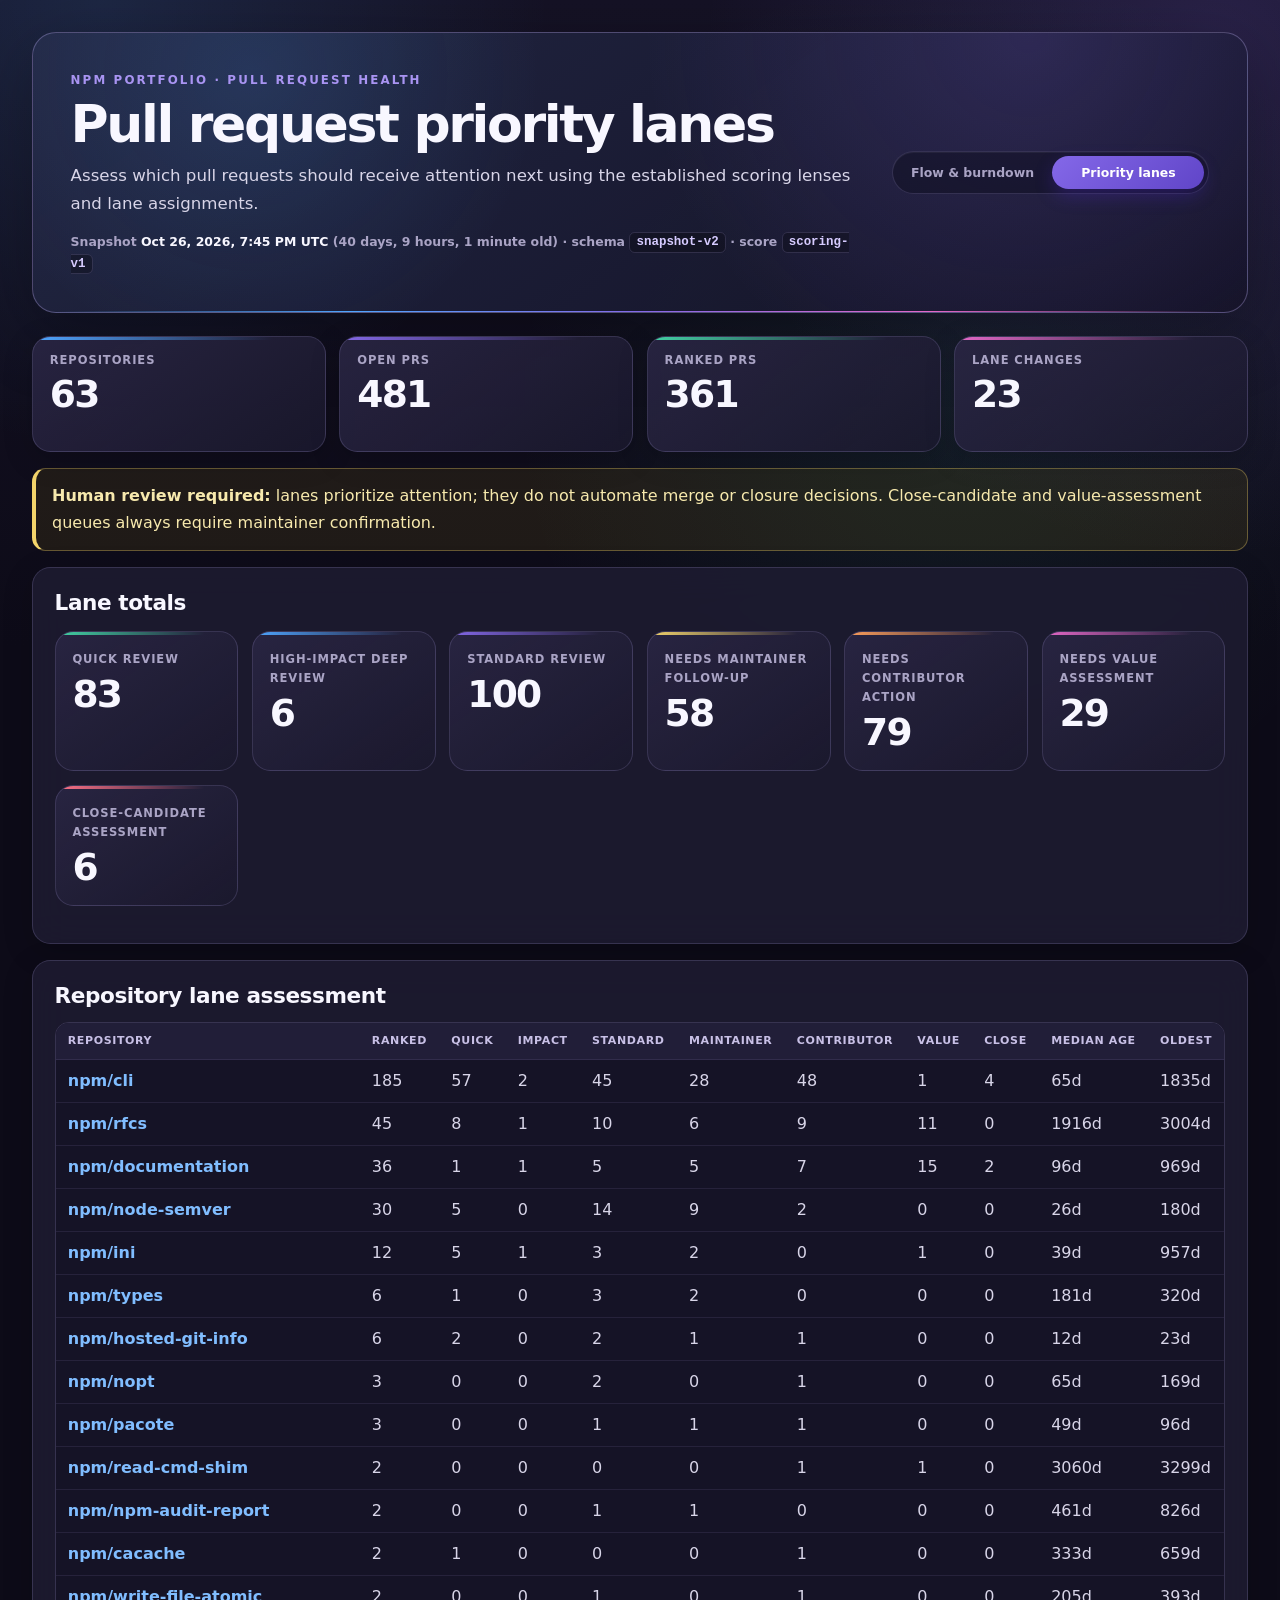
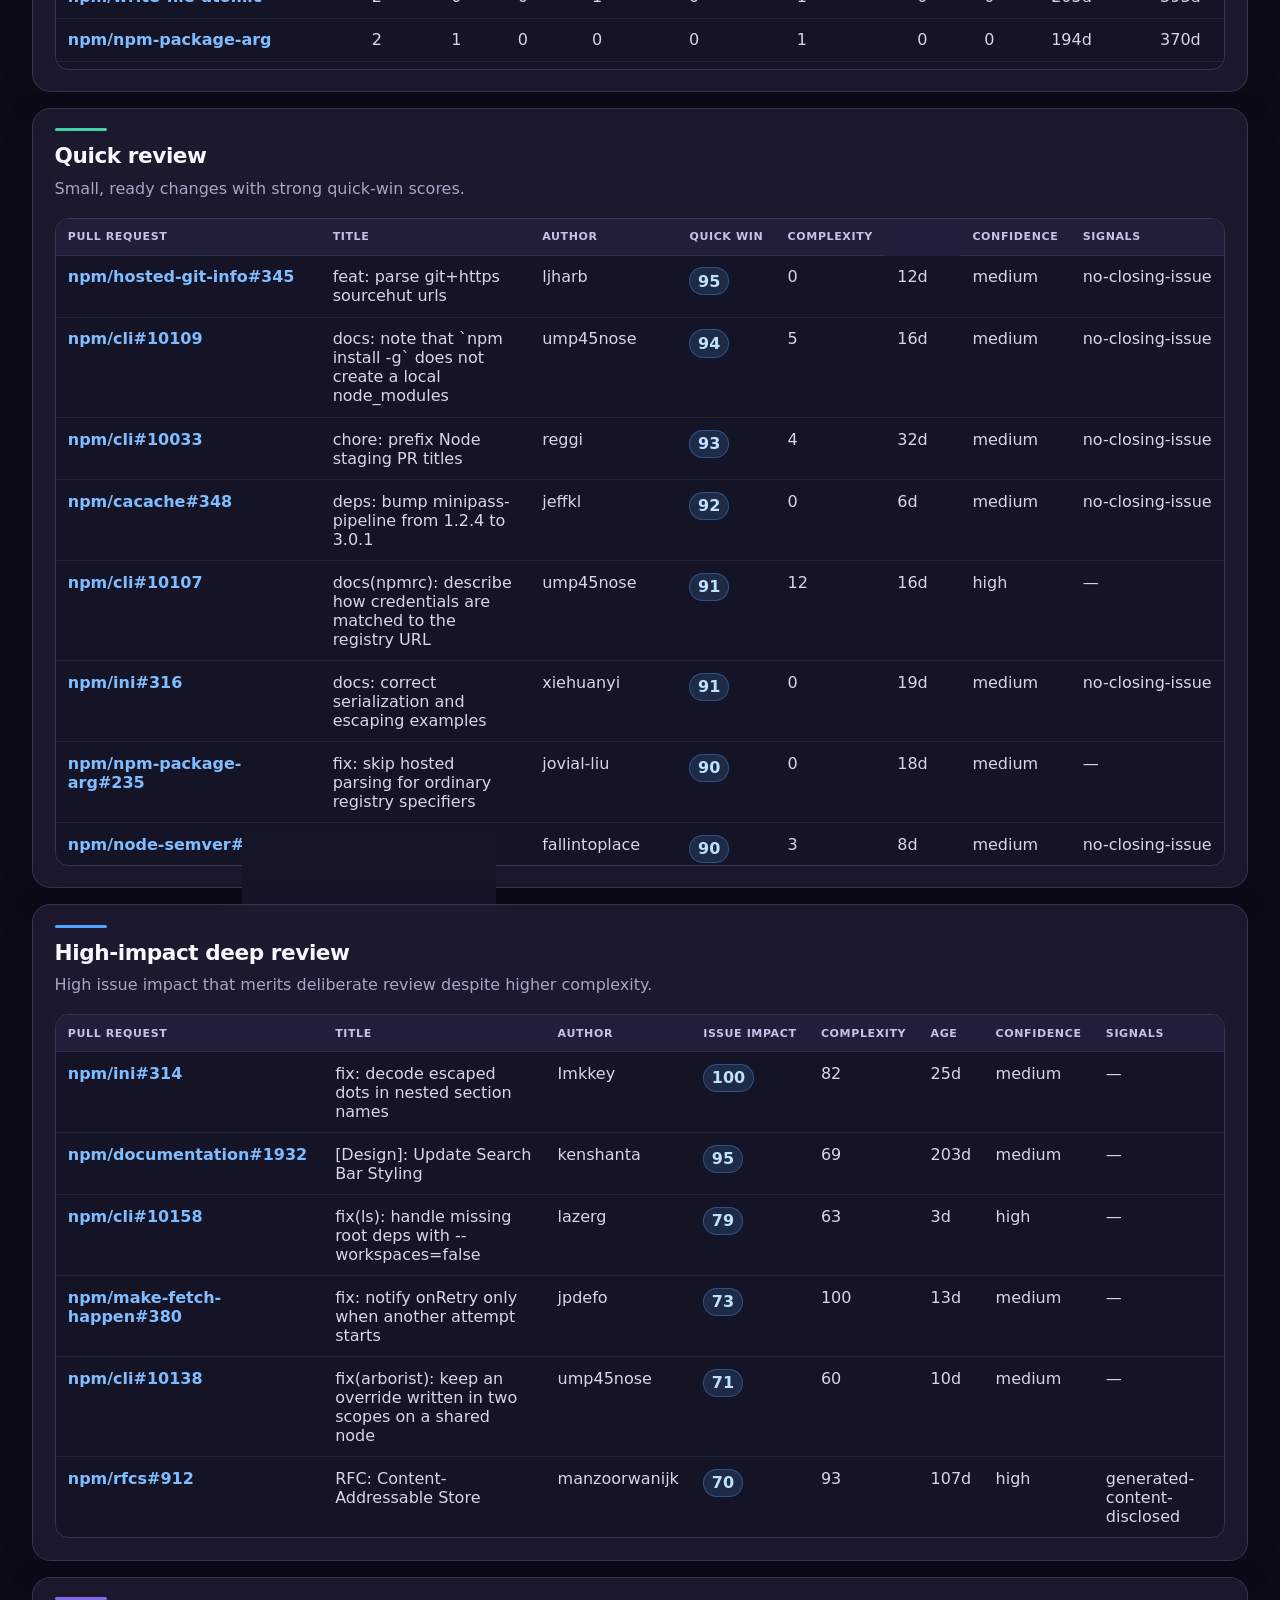
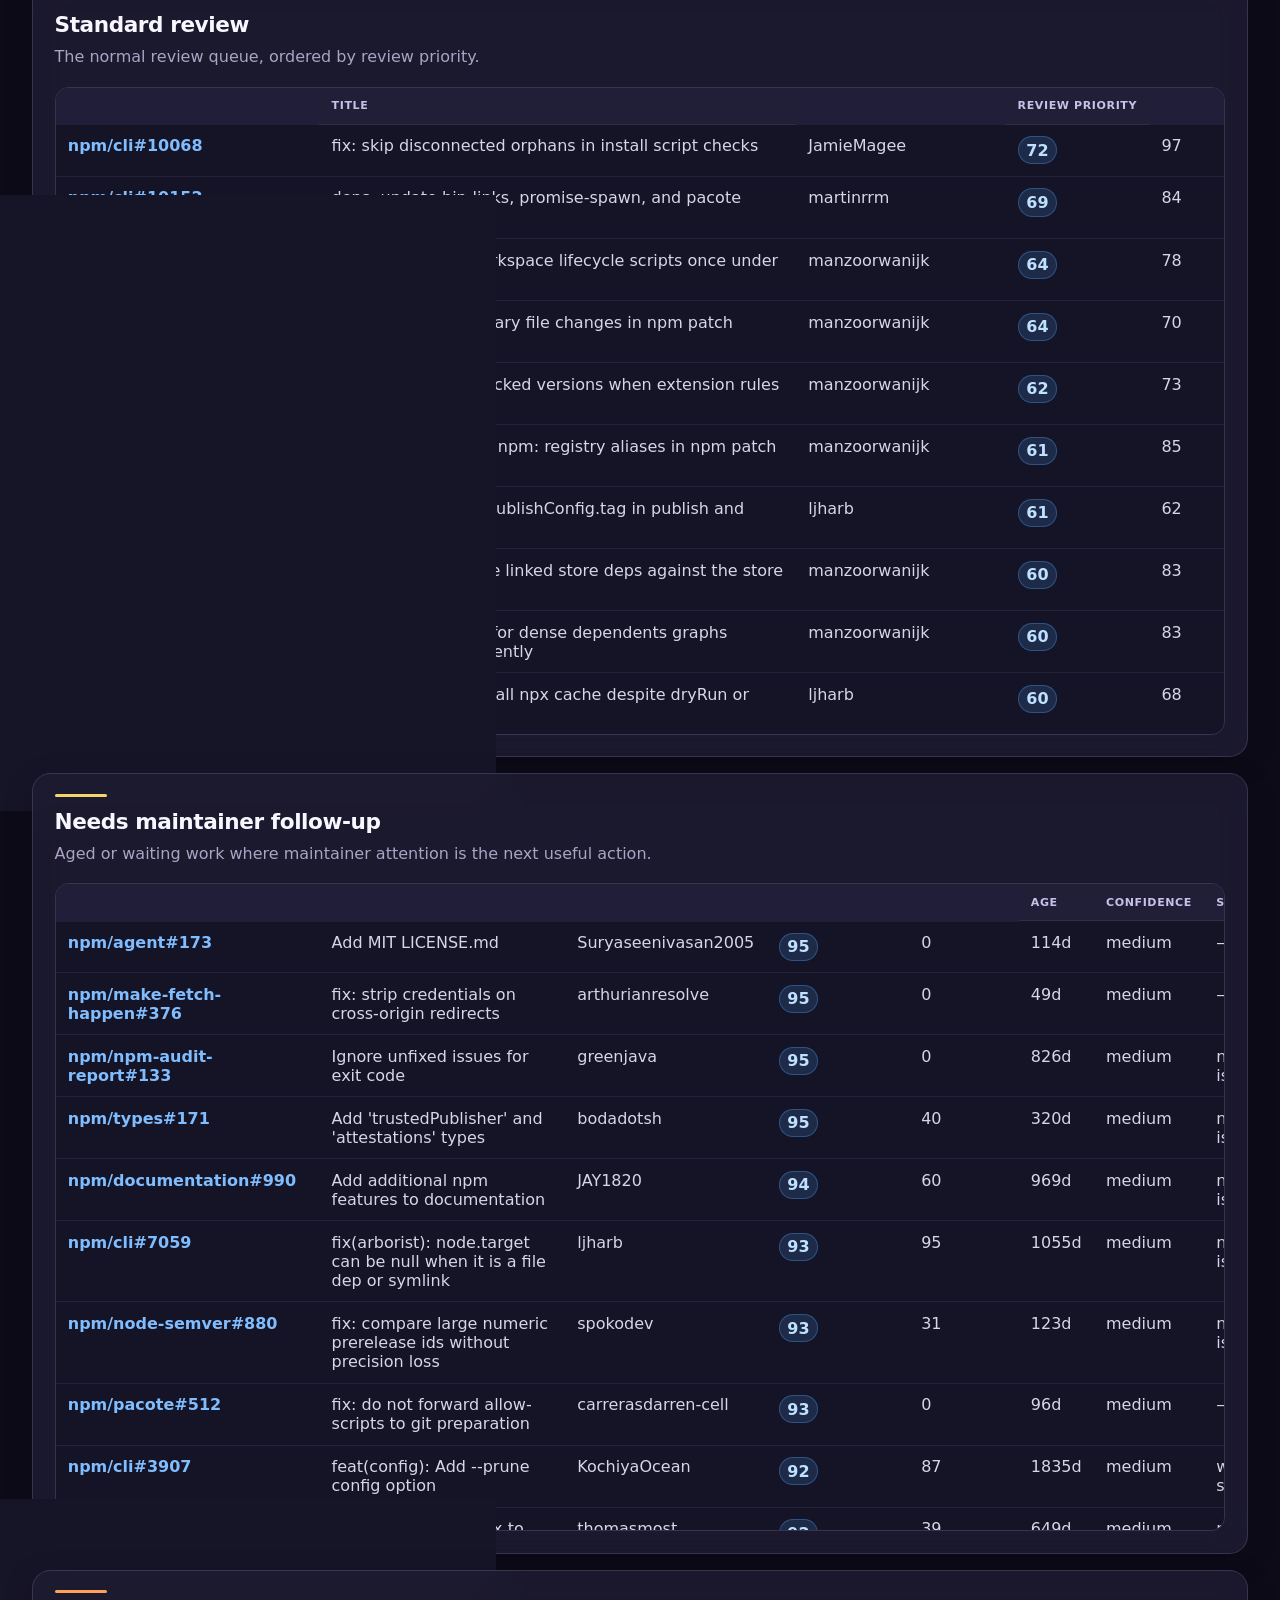
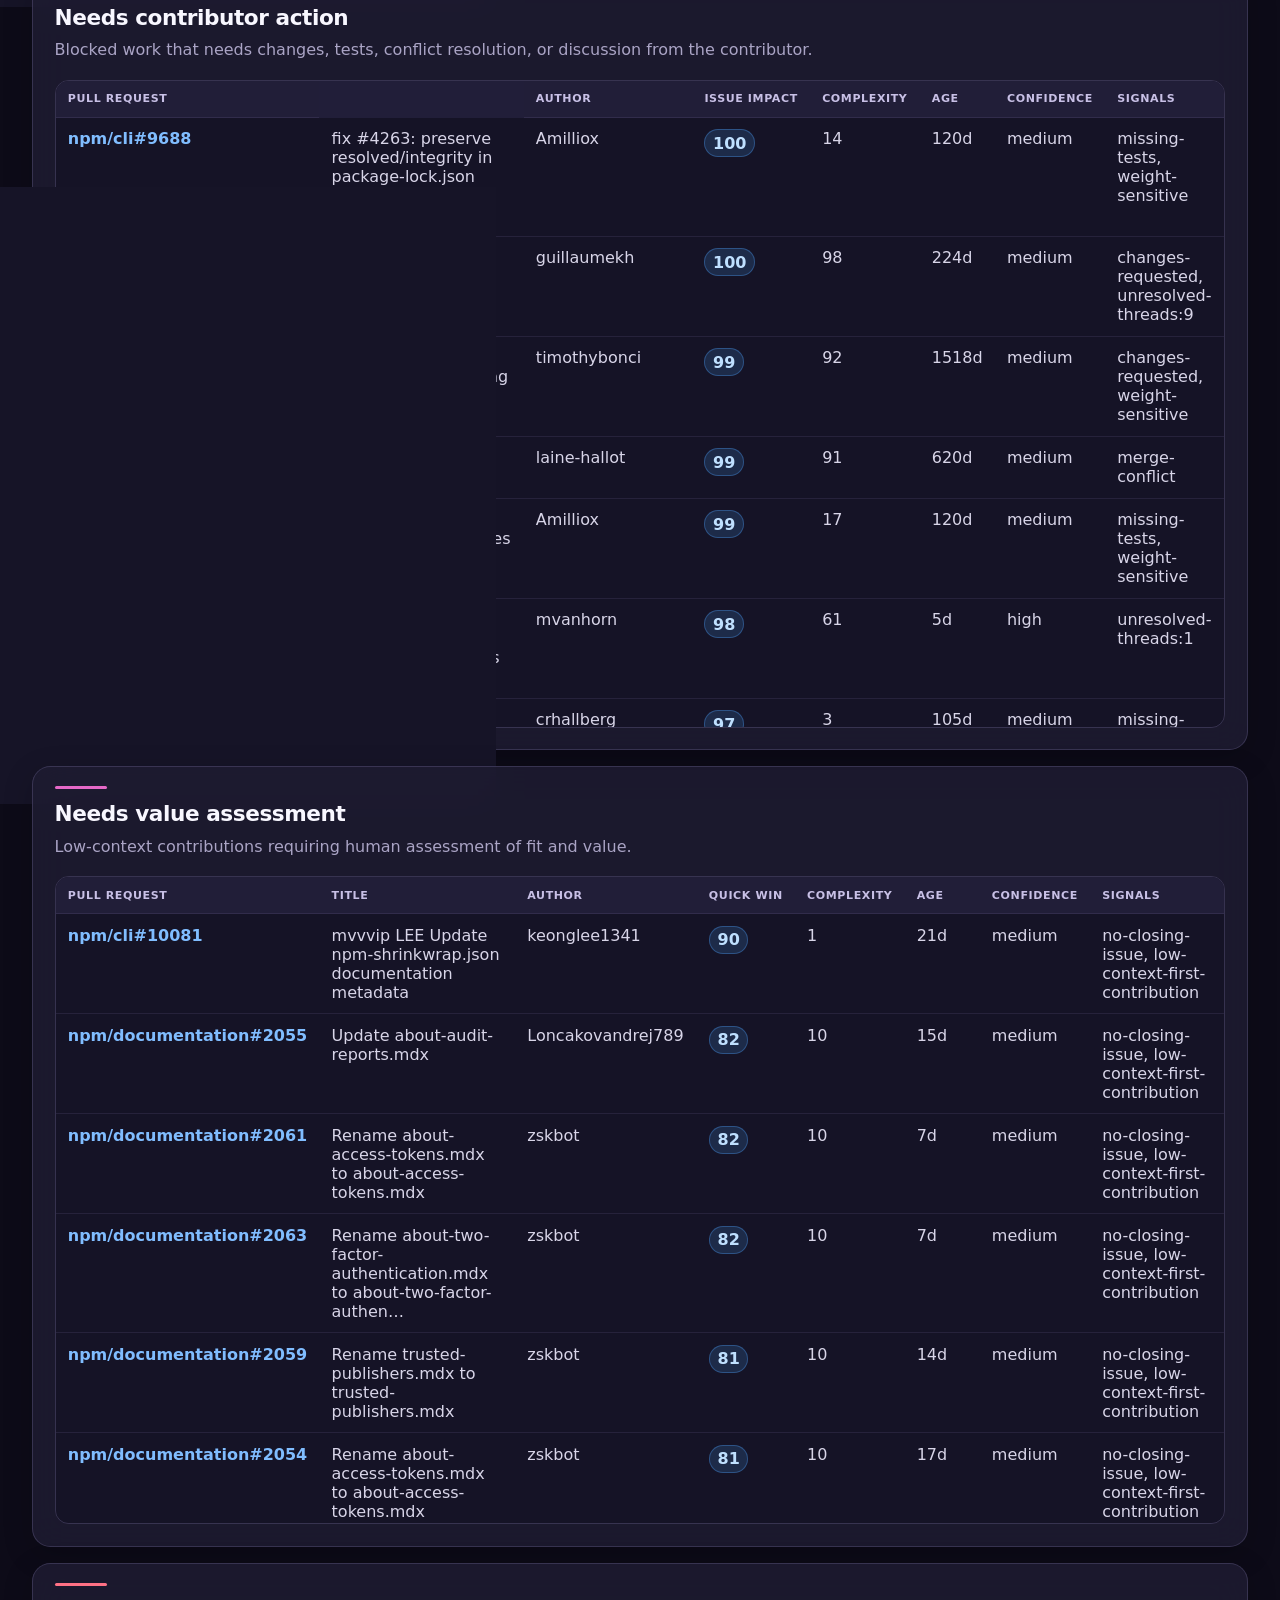
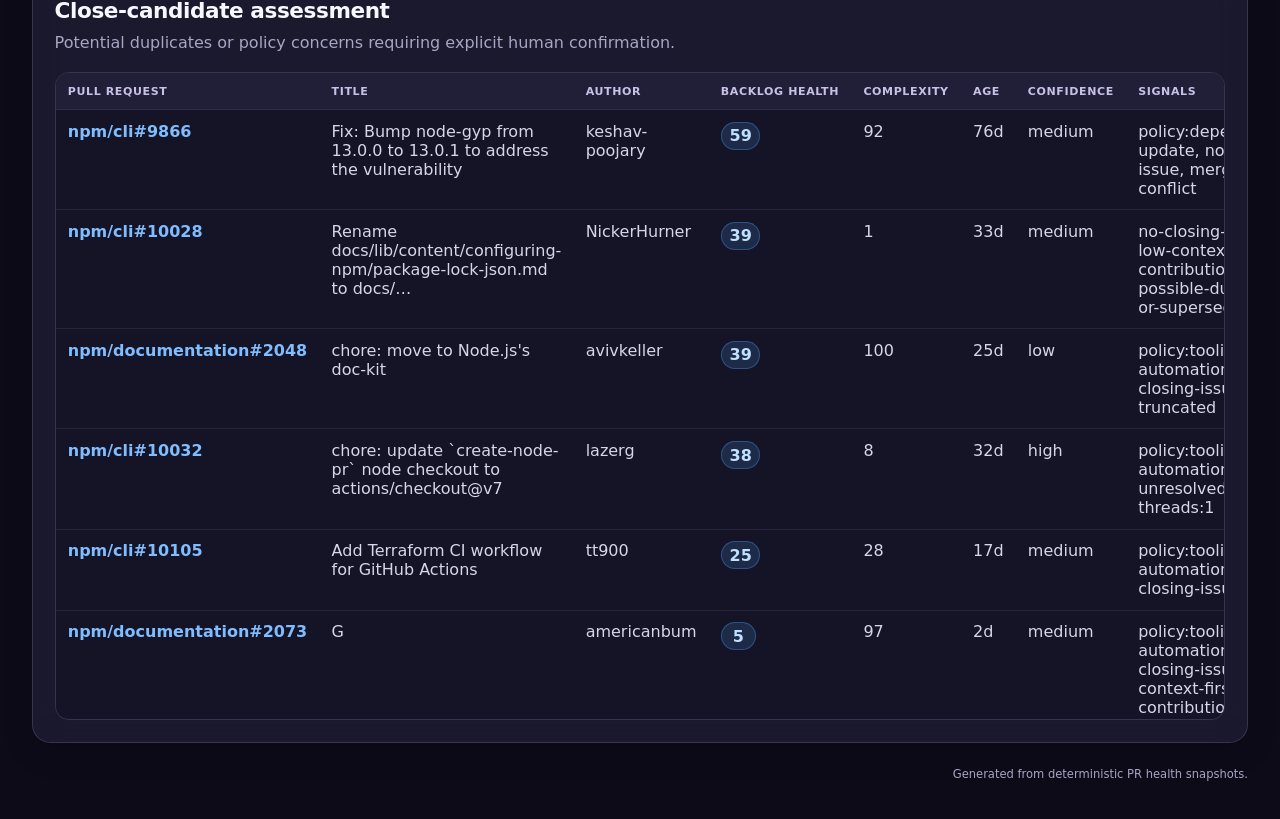
==== commit b535c44e: "chore: update PR health dashboard" ====
--- a/priorities.html
+++ b/priorities.html
@@ -1,44 +1,36 @@
 <!doctype html>
 <html lang="en"><head><meta charset="utf-8"><meta name="viewport" content="width=device-width">
+<meta name="theme-color" content="#151225">
 <title>npm Pull Request Health · Pull request priority lanes</title>
-<style>
-:root{font-family:system-ui,sans-serif;color:#24292f;background:#f6f8fa}
-body{max-width:1400px;margin:auto;padding:2rem}h1,h2{color:#1f2328}
-nav{display:flex;gap:.5rem;margin:0 0 1.5rem}nav a{border:1px solid #0969da;border-radius:999px;padding:.45rem .85rem;text-decoration:none}
-nav a[aria-current=page]{color:white;background:#0969da}.intro{max-width:900px;color:#57606a}
-.cards{display:grid;grid-template-columns:repeat(auto-fit,minmax(170px,1fr));gap:1rem}
-.card,section{background:white;border:1px solid #d0d7de;border-radius:8px;padding:1rem;margin:1rem 0}
-.big{font-size:2rem;font-weight:700}.table-scroll{overflow-x:auto}
-table{width:100%;border-collapse:collapse;background:white}
-th,td{padding:.55rem;border:1px solid #d0d7de;text-align:left;vertical-align:top}th{background:#f6f8fa;white-space:nowrap}
-.score{background:#ddf4ff;padding:.1rem .4rem;border-radius:1rem;white-space:nowrap}a{color:#0969da}
-.chart{overflow-x:auto}.chart svg{min-width:680px;width:100%;height:auto}
-.axis{stroke:#8c959f;stroke-width:1}.inflow-line{fill:none;stroke:#0969da;stroke-width:3;stroke-linejoin:round}
-.chart text{font-size:12px;fill:#57606a}.capacity .big{font-size:1.5rem}
-details{background:white;border:1px solid #d0d7de;border-radius:8px;padding:.75rem 1rem;margin:.75rem 0}
-summary{cursor:pointer;font-weight:600}.note{border-left:4px solid #bf8700;padding:.75rem 1rem;background:#fff8c5}
-</style></head><body>
-<nav aria-label="Dashboard pages">
+<link rel="stylesheet" href="./styles.css"></head><body>
+<main class="app-shell">
+<header class="hero">
+  <div class="hero-copy">
+    <p class="eyebrow">npm portfolio · pull request health</p>
+    <h1>Pull request priority lanes</h1>
+    <p class="intro">Assess which pull requests should receive attention next using the established scoring lenses and lane assignments.</p>
+    <p class="snapshot-meta">Snapshot
+<time id="snapshot-time" datetime="2026-10-26T19:45:01.393Z">2026-10-26T19:45:01.393Z</time>
+<span id="snapshot-age"></span> · schema <code>snapshot-v2</code> ·
+score <code>scoring-v1</code></p>
+  </div>
+  <nav aria-label="Dashboard pages">
   <a href="./index.html">Flow &amp; burndown</a>
   <a href="./priorities.html" aria-current="page">Priority lanes</a>
 </nav>
-<h1>Pull request priority lanes</h1>
-<p class="intro">Assess which pull requests should receive attention next using the established scoring lenses and lane assignments.</p>
-<p class="snapshot-meta">Snapshot
-<time id="snapshot-time" datetime="2026-10-26T19:45:01.393Z">2026-10-26T19:45:01.393Z</time>
-<span id="snapshot-age"></span> · schema <code>snapshot-v2</code> ·
-score <code>scoring-v1</code></p>
+</header>
 
 <div class="cards"><div class="card"><div>Repositories</div><div class="big">63</div></div><div class="card"><div>Open PRs</div><div class="big">481</div></div><div class="card"><div>Ranked PRs</div><div class="big">361</div></div><div class="card"><div>Lane changes</div><div class="big">23</div></div></div>
 <p class="note"><strong>Human review required:</strong> lanes prioritize attention; they do not
 automate merge or closure decisions. Close-candidate and value-assessment queues always require
 maintainer confirmation.</p>
-<section><h2>Lane totals</h2><div class="cards"><div><a href="#quick-review"><strong>Quick review</strong></a><div class="big">83</div></div><div><a href="#high-impact-deep-review"><strong>High-impact deep review</strong></a><div class="big">6</div></div><div><a href="#standard-review"><strong>Standard review</strong></a><div class="big">100</div></div><div><a href="#needs-maintainer-follow-up"><strong>Needs maintainer follow-up</strong></a><div class="big">58</div></div><div><a href="#needs-contributor-action"><strong>Needs contributor action</strong></a><div class="big">79</div></div><div><a href="#needs-value-assessment"><strong>Needs value assessment</strong></a><div class="big">29</div></div><div><a href="#close-candidate-assessment"><strong>Close-candidate assessment</strong></a><div class="big">6</div></div></div></section>
+<section><h2>Lane totals</h2><div class="cards"><div class="lane-card" data-lane="quick-review"><a href="#quick-review"><strong>Quick review</strong></a><div class="big">83</div></div><div class="lane-card" data-lane="high-impact-deep-review"><a href="#high-impact-deep-review"><strong>High-impact deep review</strong></a><div class="big">6</div></div><div class="lane-card" data-lane="standard-review"><a href="#standard-review"><strong>Standard review</strong></a><div class="big">100</div></div><div class="lane-card" data-lane="needs-maintainer-follow-up"><a href="#needs-maintainer-follow-up"><strong>Needs maintainer follow-up</strong></a><div class="big">58</div></div><div class="lane-card" data-lane="needs-contributor-action"><a href="#needs-contributor-action"><strong>Needs contributor action</strong></a><div class="big">79</div></div><div class="lane-card" data-lane="needs-value-assessment"><a href="#needs-value-assessment"><strong>Needs value assessment</strong></a><div class="big">29</div></div><div class="lane-card" data-lane="close-candidate-assessment"><a href="#close-candidate-assessment"><strong>Close-candidate assessment</strong></a><div class="big">6</div></div></div></section>
 <section><h2>Repository lane assessment</h2><div class="table-scroll"><table>
 <thead><tr><th>Repository</th><th>Ranked</th><th title="Quick review">Quick</th><th title="High-impact deep review">Impact</th><th title="Standard review">Standard</th><th title="Needs maintainer follow-up">Maintainer</th><th title="Needs contributor action">Contributor</th><th title="Needs value assessment">Value</th><th title="Close-candidate assessment">Close</th><th>Median age</th><th>Oldest</th></tr></thead><tbody>
 <tr><td><a href="https://github.com/npm/cli">npm/cli</a></td><td>185</td><td>57</td><td>2</td><td>45</td><td>28</td><td>48</td><td>1</td><td>4</td><td>65d</td><td>1835d</td></tr><tr><td><a href="https://github.com/npm/rfcs">npm/rfcs</a></td><td>45</td><td>8</td><td>1</td><td>10</td><td>6</td><td>9</td><td>11</td><td>0</td><td>1916d</td><td>3004d</td></tr><tr><td><a href="https://github.com/npm/documentation">npm/documentation</a></td><td>36</td><td>1</td><td>1</td><td>5</td><td>5</td><td>7</td><td>15</td><td>2</td><td>96d</td><td>969d</td></tr><tr><td><a href="https://github.com/npm/node-semver">npm/node-semver</a></td><td>30</td><td>5</td><td>0</td><td>14</td><td>9</td><td>2</td><td>0</td><td>0</td><td>26d</td><td>180d</td></tr><tr><td><a href="https://github.com/npm/ini">npm/ini</a></td><td>12</td><td>5</td><td>1</td><td>3</td><td>2</td><td>0</td><td>1</td><td>0</td><td>39d</td><td>957d</td></tr><tr><td><a href="https://github.com/npm/types">npm/types</a></td><td>6</td><td>1</td><td>0</td><td>3</td><td>2</td><td>0</td><td>0</td><td>0</td><td>181d</td><td>320d</td></tr><tr><td><a href="https://github.com/npm/hosted-git-info">npm/hosted-git-info</a></td><td>6</td><td>2</td><td>0</td><td>2</td><td>1</td><td>1</td><td>0</td><td>0</td><td>12d</td><td>23d</td></tr><tr><td><a href="https://github.com/npm/nopt">npm/nopt</a></td><td>3</td><td>0</td><td>0</td><td>2</td><td>0</td><td>1</td><td>0</td><td>0</td><td>65d</td><td>169d</td></tr><tr><td><a href="https://github.com/npm/pacote">npm/pacote</a></td><td>3</td><td>0</td><td>0</td><td>1</td><td>1</td><td>1</td><td>0</td><td>0</td><td>49d</td><td>96d</td></tr><tr><td><a href="https://github.com/npm/read-cmd-shim">npm/read-cmd-shim</a></td><td>2</td><td>0</td><td>0</td><td>0</td><td>0</td><td>1</td><td>1</td><td>0</td><td>3060d</td><td>3299d</td></tr><tr><td><a href="https://github.com/npm/npm-audit-report">npm/npm-audit-report</a></td><td>2</td><td>0</td><td>0</td><td>1</td><td>1</td><td>0</td><td>0</td><td>0</td><td>461d</td><td>826d</td></tr><tr><td><a href="https://github.com/npm/cacache">npm/cacache</a></td><td>2</td><td>1</td><td>0</td><td>0</td><td>0</td><td>1</td><td>0</td><td>0</td><td>333d</td><td>659d</td></tr><tr><td><a href="https://github.com/npm/write-file-atomic">npm/write-file-atomic</a></td><td>2</td><td>0</td><td>0</td><td>1</td><td>0</td><td>1</td><td>0</td><td>0</td><td>205d</td><td>393d</td></tr><tr><td><a href="https://github.com/npm/npm-package-arg">npm/npm-package-arg</a></td><td>2</td><td>1</td><td>0</td><td>0</td><td>0</td><td>1</td><td>0</td><td>0</td><td>194d</td><td>370d</td></tr><tr><td><a href="https://github.com/npm/git">npm/git</a></td><td>2</td><td>0</td><td>0</td><td>0</td><td>1</td><td>1</td><td>0</td><td>0</td><td>318d</td><td>318d</td></tr><tr><td><a href="https://github.com/npm/promise-spawn">npm/promise-spawn</a></td><td>2</td><td>1</td><td>0</td><td>1</td><td>0</td><td>0</td><td>0</td><td>0</td><td>64d</td><td>116d</td></tr><tr><td><a href="https://github.com/npm/agent">npm/agent</a></td><td>2</td><td>0</td><td>0</td><td>1</td><td>1</td><td>0</td><td>0</td><td>0</td><td>86d</td><td>114d</td></tr><tr><td><a href="https://github.com/npm/make-fetch-happen">npm/make-fetch-happen</a></td><td>2</td><td>0</td><td>1</td><td>0</td><td>1</td><td>0</td><td>0</td><td>0</td><td>31d</td><td>49d</td></tr><tr><td><a href="https://github.com/npm/minify-registry-metadata">npm/minify-registry-metadata</a></td><td>1</td><td>0</td><td>0</td><td>1</td><td>0</td><td>0</td><td>0</td><td>0</td><td>1329d</td><td>1329d</td></tr><tr><td><a href="https://github.com/npm/npm-pick-manifest">npm/npm-pick-manifest</a></td><td>1</td><td>0</td><td>0</td><td>0</td><td>0</td><td>1</td><td>0</td><td>0</td><td>746d</td><td>746d</td></tr><tr><td><a href="https://github.com/npm/validate-npm-package-name">npm/validate-npm-package-name</a></td><td>1</td><td>0</td><td>0</td><td>1</td><td>0</td><td>0</td><td>0</td><td>0</td><td>262d</td><td>262d</td></tr><tr><td><a href="https://github.com/npm/fs">npm/fs</a></td><td>1</td><td>0</td><td>0</td><td>1</td><td>0</td><td>0</td><td>0</td><td>0</td><td>197d</td><td>197d</td></tr><tr><td><a href="https://github.com/npm/minipass-fetch">npm/minipass-fetch</a></td><td>1</td><td>0</td><td>0</td><td>1</td><td>0</td><td>0</td><td>0</td><td>0</td><td>119d</td><td>119d</td></tr><tr><td><a href="https://github.com/npm/npm-install-checks">npm/npm-install-checks</a></td><td>1</td><td>0</td><td>0</td><td>0</td><td>0</td><td>1</td><td>0</td><td>0</td><td>102d</td><td>102d</td></tr><tr><td><a href="https://github.com/npm/redact">npm/redact</a></td><td>1</td><td>0</td><td>0</td><td>0</td><td>0</td><td>1</td><td>0</td><td>0</td><td>88d</td><td>88d</td></tr><tr><td><a href="https://github.com/npm/read">npm/read</a></td><td>1</td><td>0</td><td>0</td><td>0</td><td>0</td><td>1</td><td>0</td><td>0</td><td>79d</td><td>79d</td></tr><tr><td><a href="https://github.com/npm/package-json">npm/package-json</a></td><td>1</td><td>0</td><td>0</td><td>1</td><td>0</td><td>0</td><td>0</td><td>0</td><td>57d</td><td>57d</td></tr><tr><td><a href="https://github.com/npm/run-script">npm/run-script</a></td><td>1</td><td>0</td><td>0</td><td>1</td><td>0</td><td>0</td><td>0</td><td>0</td><td>56d</td><td>56d</td></tr><tr><td><a href="https://github.com/npm/cmd-shim">npm/cmd-shim</a></td><td>1</td><td>0</td><td>0</td><td>1</td><td>0</td><td>0</td><td>0</td><td>0</td><td>44d</td><td>44d</td></tr><tr><td><a href="https://github.com/npm/metavuln-calculator">npm/metavuln-calculator</a></td><td>1</td><td>0</td><td>0</td><td>1</td><td>0</td><td>0</td><td>0</td><td>0</td><td>21d</td><td>21d</td></tr><tr><td><a href="https://github.com/npm/normalize-package-data">npm/normalize-package-data</a></td><td>1</td><td>0</td><td>0</td><td>1</td><td>0</td><td>0</td><td>0</td><td>0</td><td>20d</td><td>20d</td></tr><tr><td><a href="https://github.com/npm/parse-conflict-json">npm/parse-conflict-json</a></td><td>1</td><td>0</td><td>0</td><td>1</td><td>0</td><td>0</td><td>0</td><td>0</td><td>14d</td><td>14d</td></tr><tr><td><a href="https://github.com/npm/node-which">npm/node-which</a></td><td>1</td><td>0</td><td>0</td><td>1</td><td>0</td><td>0</td><td>0</td><td>0</td><td>10d</td><td>10d</td></tr><tr><td><a href="https://github.com/npm/bin-links">npm/bin-links</a></td><td>1</td><td>0</td><td>0</td><td>0</td><td>0</td><td>1</td><td>0</td><td>0</td><td>0d</td><td>0d</td></tr><tr><td><a href="https://github.com/npm/template-oss">npm/template-oss</a></td><td>1</td><td>1</td><td>0</td><td>0</td><td>0</td><td>0</td><td>0</td><td>0</td><td>0d</td><td>0d</td></tr><tr><td><a href="https://github.com/npm/abbrev-js">npm/abbrev-js</a></td><td>0</td><td>0</td><td>0</td><td>0</td><td>0</td><td>0</td><td>0</td><td>0</td><td>0d</td><td>0d</td></tr><tr><td><a href="https://github.com/npm/eslint-config">npm/eslint-config</a></td><td>0</td><td>0</td><td>0</td><td>0</td><td>0</td><td>0</td><td>0</td><td>0</td><td>0d</td><td>0d</td></tr><tr><td><a href="https://github.com/npm/ignore-walk">npm/ignore-walk</a></td><td>0</td><td>0</td><td>0</td><td>0</td><td>0</td><td>0</td><td>0</td><td>0</td><td>0d</td><td>0d</td></tr><tr><td><a href="https://github.com/npm/init-package-json">npm/init-package-json</a></td><td>0</td><td>0</td><td>0</td><td>0</td><td>0</td><td>0</td><td>0</td><td>0</td><td>0d</td><td>0d</td></tr><tr><td><a href="https://github.com/npm/installed-package-contents">npm/installed-package-contents</a></td><td>0</td><td>0</td><td>0</td><td>0</td><td>0</td><td>0</td><td>0</td><td>0</td><td>0d</td><td>0d</td></tr><tr><td><a href="https://github.com/npm/json-parse-even-better-errors">npm/json-parse-even-better-errors</a></td><td>0</td><td>0</td><td>0</td><td>0</td><td>0</td><td>0</td><td>0</td><td>0</td><td>0d</td><td>0d</td></tr><tr><td><a href="https://github.com/npm/libnpmhook">npm/libnpmhook</a></td><td>0</td><td>0</td><td>0</td><td>0</td><td>0</td><td>0</td><td>0</td><td>0</td><td>0d</td><td>0d</td></tr><tr><td><a href="https://github.com/npm/map-workspaces">npm/map-workspaces</a></td><td>0</td><td>0</td><td>0</td><td>0</td><td>0</td><td>0</td><td>0</td><td>0</td><td>0d</td><td>0d</td></tr><tr><td><a href="https://github.com/npm/mute-stream">npm/mute-stream</a></td><td>0</td><td>0</td><td>0</td><td>0</td><td>0</td><td>0</td><td>0</td><td>0</td><td>0d</td><td>0d</td></tr><tr><td><a href="https://github.com/npm/name-from-folder">npm/name-from-folder</a></td><td>0</td><td>0</td><td>0</td><td>0</td><td>0</td><td>0</td><td>0</td><td>0</td><td>0d</td><td>0d</td></tr><tr><td><a href="https://github.com/npm/node-gyp">npm/node-gyp</a></td><td>0</td><td>0</td><td>0</td><td>0</td><td>0</td><td>0</td><td>0</td><td>0</td><td>0d</td><td>0d</td></tr><tr><td><a href="https://github.com/npm/npm-bundled">npm/npm-bundled</a></td><td>0</td><td>0</td><td>0</td><td>0</td><td>0</td><td>0</td><td>0</td><td>0</td><td>0d</td><td>0d</td></tr><tr><td><a href="https://github.com/npm/npm-install-script">npm/npm-install-script</a></td><td>0</td><td>0</td><td>0</td><td>0</td><td>0</td><td>0</td><td>0</td><td>0</td><td>0d</td><td>0d</td></tr><tr><td><a href="https://github.com/npm/npm-normalize-package-bin">npm/npm-normalize-package-bin</a></td><td>0</td><td>0</td><td>0</td><td>0</td><td>0</td><td>0</td><td>0</td><td>0</td><td>0d</td><td>0d</td></tr><tr><td><a href="https://github.com/npm/npm-packlist">npm/npm-packlist</a></td><td>0</td><td>0</td><td>0</td><td>0</td><td>0</td><td>0</td><td>0</td><td>0</td><td>0d</td><td>0d</td></tr><tr><td><a href="https://github.com/npm/npm-profile">npm/npm-profile</a></td><td>0</td><td>0</td><td>0</td><td>0</td><td>0</td><td>0</td><td>0</td><td>0</td><td>0d</td><td>0d</td></tr><tr><td><a href="https://github.com/npm/npm-registry-fetch">npm/npm-registry-fetch</a></td><td>0</td><td>0</td><td>0</td><td>0</td><td>0</td><td>0</td><td>0</td><td>0</td><td>0d</td><td>0d</td></tr><tr><td><a href="https://github.com/npm/npm-user-validate">npm/npm-user-validate</a></td><td>0</td><td>0</td><td>0</td><td>0</td><td>0</td><td>0</td><td>0</td><td>0</td><td>0d</td><td>0d</td></tr><tr><td><a href="https://github.com/npm/proc-log">npm/proc-log</a></td><td>0</td><td>0</td><td>0</td><td>0</td><td>0</td><td>0</td><td>0</td><td>0</td><td>0d</td><td>0d</td></tr><tr><td><a href="https://github.com/npm/proggy">npm/proggy</a></td><td>0</td><td>0</td><td>0</td><td>0</td><td>0</td><td>0</td><td>0</td><td>0</td><td>0d</td><td>0d</td></tr><tr><td><a href="https://github.com/npm/promzard">npm/promzard</a></td><td>0</td><td>0</td><td>0</td><td>0</td><td>0</td><td>0</td><td>0</td><td>0</td><td>0d</td><td>0d</td></tr><tr><td><a href="https://github.com/npm/query">npm/query</a></td><td>0</td><td>0</td><td>0</td><td>0</td><td>0</td><td>0</td><td>0</td><td>0</td><td>0d</td><td>0d</td></tr><tr><td><a href="https://github.com/npm/read-package-json-fast">npm/read-package-json-fast</a></td><td>0</td><td>0</td><td>0</td><td>0</td><td>0</td><td>0</td><td>0</td><td>0</td><td>0d</td><td>0d</td></tr><tr><td><a href="https://github.com/npm/ssri">npm/ssri</a></td><td>0</td><td>0</td><td>0</td><td>0</td><td>0</td><td>0</td><td>0</td><td>0</td><td>0d</td><td>0d</td></tr><tr><td><a href="https://github.com/npm/stafftools">npm/stafftools</a></td><td>0</td><td>0</td><td>0</td><td>0</td><td>0</td><td>0</td><td>0</td><td>0</td><td>0d</td><td>0d</td></tr><tr><td><a href="https://github.com/npm/statusboard">npm/statusboard</a></td><td>0</td><td>0</td><td>0</td><td>0</td><td>0</td><td>0</td><td>0</td><td>0</td><td>0d</td><td>0d</td></tr><tr><td><a href="https://github.com/npm/unique-filename">npm/unique-filename</a></td><td>0</td><td>0</td><td>0</td><td>0</td><td>0</td><td>0</td><td>0</td><td>0</td><td>0d</td><td>0d</td></tr><tr><td><a href="https://github.com/npm/unique-slug">npm/unique-slug</a></td><td>0</td><td>0</td><td>0</td><td>0</td><td>0</td><td>0</td><td>0</td><td>0</td><td>0d</td><td>0d</td></tr>
 </tbody></table></div></section>
-<section id="quick-review"><h2>Quick review</h2>
+<section class="priority-queue" data-lane="quick-review" id="quick-review">
+<h2>Quick review</h2>
 <p>Small, ready changes with strong quick-win scores.</p>
 <div class="table-scroll"><table><thead><tr>
 <th>Pull request</th><th>Title</th><th>Author</th><th>Quick win</th>
@@ -46,7 +38,8 @@
 </tr></thead><tbody>
 <tr><td><a href="https://github.com/npm/hosted-git-info/pull/345">npm/hosted-git-info#345</a></td><td>feat: parse git+https sourcehut urls</td><td>ljharb</td><td><span class="score">95</span></td><td>0</td><td>12d</td><td>medium</td><td>no-closing-issue</td></tr><tr><td><a href="https://github.com/npm/cli/pull/10109">npm/cli#10109</a></td><td>docs: note that `npm install -g` does not create a local node_modules</td><td>ump45nose</td><td><span class="score">94</span></td><td>5</td><td>16d</td><td>medium</td><td>no-closing-issue</td></tr><tr><td><a href="https://github.com/npm/cli/pull/10033">npm/cli#10033</a></td><td>chore: prefix Node staging PR titles</td><td>reggi</td><td><span class="score">93</span></td><td>4</td><td>32d</td><td>medium</td><td>no-closing-issue</td></tr><tr><td><a href="https://github.com/npm/cacache/pull/348">npm/cacache#348</a></td><td>deps: bump minipass-pipeline from 1.2.4 to 3.0.1</td><td>jeffkl</td><td><span class="score">92</span></td><td>0</td><td>6d</td><td>medium</td><td>no-closing-issue</td></tr><tr><td><a href="https://github.com/npm/cli/pull/10107">npm/cli#10107</a></td><td>docs(npmrc): describe how credentials are matched to the registry URL</td><td>ump45nose</td><td><span class="score">91</span></td><td>12</td><td>16d</td><td>high</td><td>—</td></tr><tr><td><a href="https://github.com/npm/ini/pull/316">npm/ini#316</a></td><td>docs: correct serialization and escaping examples</td><td>xiehuanyi</td><td><span class="score">91</span></td><td>0</td><td>19d</td><td>medium</td><td>no-closing-issue</td></tr><tr><td><a href="https://github.com/npm/npm-package-arg/pull/235">npm/npm-package-arg#235</a></td><td>fix: skip hosted parsing for ordinary registry specifiers</td><td>jovial-liu</td><td><span class="score">90</span></td><td>0</td><td>18d</td><td>medium</td><td>—</td></tr><tr><td><a href="https://github.com/npm/node-semver/pull/928">npm/node-semver#928</a></td><td>docs: clarify prerelease identifier base</td><td>fallintoplace</td><td><span class="score">90</span></td><td>3</td><td>8d</td><td>medium</td><td>no-closing-issue</td></tr><tr><td><a href="https://github.com/npm/promise-spawn/pull/170">npm/promise-spawn#170</a></td><td>fix: recognize forward-slash Windows cmd shell paths</td><td>jpdefo</td><td><span class="score">90</span></td><td>0</td><td>13d</td><td>medium</td><td>no-closing-issue</td></tr><tr><td><a href="https://github.com/npm/cli/pull/10106">npm/cli#10106</a></td><td>docs: define &quot;packument&quot; in the registry documentation</td><td>ump45nose</td><td><span class="score">89</span></td><td>17</td><td>16d</td><td>medium</td><td>no-closing-issue</td></tr><tr><td><a href="https://github.com/npm/cli/pull/10128">npm/cli#10128</a></td><td>fix(arborist): skip bundle checks without an applicable override</td><td>jeffwidman</td><td><span class="score">88</span></td><td>24</td><td>12d</td><td>medium</td><td>no-closing-issue, generated-content-disclosed, weight-sensitive</td></tr><tr><td><a href="https://github.com/npm/cli/pull/10127">npm/cli#10127</a></td><td>fix(arborist): use a set for bundled-dependency traversal</td><td>jeffwidman</td><td><span class="score">87</span></td><td>27</td><td>12d</td><td>medium</td><td>no-closing-issue, generated-content-disclosed</td></tr><tr><td><a href="https://github.com/npm/rfcs/pull/547">npm/rfcs#547</a></td><td>add &quot;obey user specifier&quot; RFC</td><td>ljharb</td><td><span class="score">87</span></td><td>5</td><td>1698d</td><td>medium</td><td>no-closing-issue</td></tr><tr><td><a href="https://github.com/npm/rfcs/pull/648">npm/rfcs#648</a></td><td>RFC: [improvement] reenable npm cli api access</td><td>ganeshkbhat</td><td><span class="score">86</span></td><td>2</td><td>1461d</td><td>medium</td><td>no-closing-issue</td></tr><tr><td><a href="https://github.com/npm/cli/pull/10115">npm/cli#10115</a></td><td>fix: accept omitted unresolved optional packages in npm ci</td><td>mvanhorn</td><td><span class="score">85</span></td><td>23</td><td>14d</td><td>high</td><td>—</td></tr><tr><td><a href="https://github.com/npm/cli/pull/10132">npm/cli#10132</a></td><td>fix(arborist): skip normalization for canonical ASCII map keys</td><td>jeffwidman</td><td><span class="score">85</span></td><td>25</td><td>11d</td><td>medium</td><td>no-closing-issue</td></tr><tr><td><a href="https://github.com/npm/cli/pull/10075">npm/cli#10075</a></td><td>fix(arborist): guard explicit request edges that have no matching edge</td><td>rubenmarcus</td><td><span class="score">84</span></td><td>22</td><td>22d</td><td>medium</td><td>weight-sensitive</td></tr><tr><td><a href="https://github.com/npm/cli/pull/10142">npm/cli#10142</a></td><td>fix: preserve array items when deleting named properties</td><td>drawliin</td><td><span class="score">84</span></td><td>22</td><td>7d</td><td>medium</td><td>weight-sensitive</td></tr><tr><td><a href="https://github.com/npm/cli/pull/9883">npm/cli#9883</a></td><td>docs: fix grammar and missing brackets in document</td><td>minirang</td><td><span class="score">84</span></td><td>16</td><td>71d</td><td>medium</td><td>no-closing-issue</td></tr><tr><td><a href="https://github.com/npm/cli/pull/10047">npm/cli#10047</a></td><td>docs: clarify os/cpu/libc accept string or array</td><td>SatvikMishra08</td><td><span class="score">84</span></td><td>14</td><td>29d</td><td>medium</td><td>—</td></tr><tr><td><a href="https://github.com/npm/ini/pull/312">npm/ini#312</a></td><td>fix: preserve scalar keys ending in &quot;[]&quot; across stringify/parse</td><td>spokodev</td><td><span class="score">84</span></td><td>9</td><td>54d</td><td>medium</td><td>no-closing-issue</td></tr><tr><td><a href="https://github.com/npm/cli/pull/10110">npm/cli#10110</a></td><td>docs(arborist): describe yarn and pnpm lockfile support</td><td>ump45nose</td><td><span class="score">83</span></td><td>30</td><td>16d</td><td>high</td><td>—</td></tr><tr><td><a href="https://github.com/npm/cli/pull/10131">npm/cli#10131</a></td><td>fix(arborist): skip named-edge refresh work for empty leaves</td><td>jeffwidman</td><td><span class="score">83</span></td><td>29</td><td>11d</td><td>medium</td><td>no-closing-issue</td></tr><tr><td><a href="https://github.com/npm/documentation/pull/2062">npm/documentation#2062</a></td><td>Rename SECURITY.md to SECURITY.md</td><td>zskbot</td><td><span class="score">83</span></td><td>10</td><td>7d</td><td>medium</td><td>no-closing-issue</td></tr><tr><td><a href="https://github.com/npm/cli/pull/9774">npm/cli#9774</a></td><td>fix(config): redact proxy environment credentials</td><td>tianrking</td><td><span class="score">83</span></td><td>11</td><td>102d</td><td>medium</td><td>—</td></tr><tr><td><a href="https://github.com/npm/cli/pull/9764">npm/cli#9764</a></td><td>docs: clarify devDependencies installation for git protocol</td><td>var12958</td><td><span class="score">83</span></td><td>9</td><td>105d</td><td>medium</td><td>no-closing-issue</td></tr><tr><td><a href="https://github.com/npm/cli/pull/10021">npm/cli#10021</a></td><td>fix: handle unavailable node nightly source</td><td>reggi</td><td><span class="score">82</span></td><td>24</td><td>33d</td><td>high</td><td>—</td></tr><tr><td><a href="https://github.com/npm/cli/pull/9817">npm/cli#9817</a></td><td>docs: document the allowScripts field in package.json</td><td>Nohgh</td><td><span class="score">82</span></td><td>13</td><td>89d</td><td>medium</td><td>no-closing-issue</td></tr><tr><td><a href="https://github.com/npm/cli/pull/9986">npm/cli#9986</a></td><td>fix(arborist): keep linked optional peer links that resolve to kept targets</td><td>manzoorwanijk</td><td><span class="score">81</span></td><td>33</td><td>41d</td><td>high</td><td>—</td></tr><tr><td><a href="https://github.com/npm/cli/pull/10160">npm/cli#10160</a></td><td>fix(arborist): keep the registry path for a package named like it</td><td>lazerg</td><td><span class="score">81</span></td><td>36</td><td>3d</td><td>high</td><td>—</td></tr>
 </tbody></table></div>
-</section><section id="high-impact-deep-review"><h2>High-impact deep review</h2>
+</section><section class="priority-queue" data-lane="high-impact-deep-review" id="high-impact-deep-review">
+<h2>High-impact deep review</h2>
 <p>High issue impact that merits deliberate review despite higher complexity.</p>
 <div class="table-scroll"><table><thead><tr>
 <th>Pull request</th><th>Title</th><th>Author</th><th>Issue impact</th>
@@ -54,7 +47,8 @@
 </tr></thead><tbody>
 <tr><td><a href="https://github.com/npm/ini/pull/314">npm/ini#314</a></td><td>fix: decode escaped dots in nested section names</td><td>Imkkey</td><td><span class="score">100</span></td><td>82</td><td>25d</td><td>medium</td><td>—</td></tr><tr><td><a href="https://github.com/npm/documentation/pull/1932">npm/documentation#1932</a></td><td>[Design]: Update Search Bar Styling</td><td>kenshanta</td><td><span class="score">95</span></td><td>69</td><td>203d</td><td>medium</td><td>—</td></tr><tr><td><a href="https://github.com/npm/cli/pull/10158">npm/cli#10158</a></td><td>fix(ls): handle missing root deps with --workspaces=false</td><td>lazerg</td><td><span class="score">79</span></td><td>63</td><td>3d</td><td>high</td><td>—</td></tr><tr><td><a href="https://github.com/npm/make-fetch-happen/pull/380">npm/make-fetch-happen#380</a></td><td>fix: notify onRetry only when another attempt starts</td><td>jpdefo</td><td><span class="score">73</span></td><td>100</td><td>13d</td><td>medium</td><td>—</td></tr><tr><td><a href="https://github.com/npm/cli/pull/10138">npm/cli#10138</a></td><td>fix(arborist): keep an override written in two scopes on a shared node</td><td>ump45nose</td><td><span class="score">71</span></td><td>60</td><td>10d</td><td>medium</td><td>—</td></tr><tr><td><a href="https://github.com/npm/rfcs/pull/912">npm/rfcs#912</a></td><td>RFC: Content-Addressable Store</td><td>manzoorwanijk</td><td><span class="score">70</span></td><td>93</td><td>107d</td><td>high</td><td>generated-content-disclosed</td></tr>
 </tbody></table></div>
-</section><section id="standard-review"><h2>Standard review</h2>
+</section><section class="priority-queue" data-lane="standard-review" id="standard-review">
+<h2>Standard review</h2>
 <p>The normal review queue, ordered by review priority.</p>
 <div class="table-scroll"><table><thead><tr>
 <th>Pull request</th><th>Title</th><th>Author</th><th>Review priority</th>
@@ -62,7 +56,8 @@
 </tr></thead><tbody>
 <tr><td><a href="https://github.com/npm/cli/pull/10068">npm/cli#10068</a></td><td>fix: skip disconnected orphans in install script checks</td><td>JamieMagee</td><td><span class="score">72</span></td><td>97</td><td>24d</td><td>high</td><td>—</td></tr><tr><td><a href="https://github.com/npm/cli/pull/10152">npm/cli#10152</a></td><td>deps: update bin-links, promise-spawn, and pacote</td><td>martinrrm</td><td><span class="score">69</span></td><td>84</td><td>5d</td><td>medium</td><td>no-closing-issue</td></tr><tr><td><a href="https://github.com/npm/cli/pull/9990">npm/cli#9990</a></td><td>fix(arborist): run workspace lifecycle scripts once under linked strategy</td><td>manzoorwanijk</td><td><span class="score">64</span></td><td>78</td><td>41d</td><td>high</td><td>—</td></tr><tr><td><a href="https://github.com/npm/cli/pull/10008">npm/cli#10008</a></td><td>fix(patch): reject binary file changes in npm patch commit</td><td>manzoorwanijk</td><td><span class="score">64</span></td><td>70</td><td>35d</td><td>medium</td><td>no-closing-issue</td></tr><tr><td><a href="https://github.com/npm/cli/pull/9989">npm/cli#9989</a></td><td>fix(arborist): keep locked versions when extension rules change</td><td>manzoorwanijk</td><td><span class="score">62</span></td><td>73</td><td>41d</td><td>high</td><td>—</td></tr><tr><td><a href="https://github.com/npm/cli/pull/10007">npm/cli#10007</a></td><td>feat(patch): support npm: registry aliases in npm patch</td><td>manzoorwanijk</td><td><span class="score">61</span></td><td>85</td><td>36d</td><td>medium</td><td>no-closing-issue</td></tr><tr><td><a href="https://github.com/npm/cli/pull/10136">npm/cli#10136</a></td><td>fix(publish): report publishConfig.tag in publish and stage notices</td><td>ljharb</td><td><span class="score">61</span></td><td>62</td><td>11d</td><td>medium</td><td>no-closing-issue</td></tr><tr><td><a href="https://github.com/npm/cli/pull/9983">npm/cli#9983</a></td><td>fix(arborist): validate linked store deps against the store package</td><td>manzoorwanijk</td><td><span class="score">60</span></td><td>83</td><td>41d</td><td>high</td><td>—</td></tr><tr><td><a href="https://github.com/npm/cli/pull/9988">npm/cli#9988</a></td><td>fix: print ERESOLVE for dense dependents graphs instead of exiting silently</td><td>manzoorwanijk</td><td><span class="score">60</span></td><td>83</td><td>41d</td><td>high</td><td>—</td></tr><tr><td><a href="https://github.com/npm/cli/pull/10135">npm/cli#10135</a></td><td>fix(libnpmexec): install npx cache despite dryRun or packageLockOnly</td><td>ljharb</td><td><span class="score">60</span></td><td>68</td><td>11d</td><td>medium</td><td>no-closing-issue</td></tr><tr><td><a href="https://github.com/npm/pacote/pull/523">npm/pacote#523</a></td><td>fix: revalidate cached packuments on ETARGET</td><td>Om-singhaI</td><td><span class="score">60</span></td><td>50</td><td>3d</td><td>medium</td><td>—</td></tr><tr><td><a href="https://github.com/npm/cli/pull/9944">npm/cli#9944</a></td><td>fix(libnpmexec): honor min-release-age-exclude when resolving specs</td><td>MrRio</td><td><span class="score">59</span></td><td>44</td><td>54d</td><td>medium</td><td>weight-sensitive</td></tr><tr><td><a href="https://github.com/npm/cli/pull/10049">npm/cli#10049</a></td><td>feat: add auto-install-peers to opt out of auto-installing peer dependencies</td><td>manzoorwanijk</td><td><span class="score">58</span></td><td>98</td><td>27d</td><td>medium</td><td>no-closing-issue</td></tr><tr><td><a href="https://github.com/npm/rfcs/pull/911">npm/rfcs#911</a></td><td>RFC: Global Virtual Store for Linked Installs</td><td>manzoorwanijk</td><td><span class="score">57</span></td><td>68</td><td>107d</td><td>medium</td><td>no-closing-issue, generated-content-disclosed</td></tr><tr><td><a href="https://github.com/npm/cli/pull/10164">npm/cli#10164</a></td><td>fix(arborist): preserve root peer sets during forced updates</td><td>umtong</td><td><span class="score">56</span></td><td>53</td><td>0d</td><td>medium</td><td>generated-content-disclosed</td></tr><tr><td><a href="https://github.com/npm/node-semver/pull/925">npm/node-semver#925</a></td><td>fix: backport v7 range parsing performance improvement to v6</td><td>reggi</td><td><span class="score">56</span></td><td>79</td><td>10d</td><td>medium</td><td>no-closing-issue</td></tr><tr><td><a href="https://github.com/npm/node-semver/pull/927">npm/node-semver#927</a></td><td>fix: backport v7 range parsing performance improvement to v5</td><td>reggi</td><td><span class="score">55</span></td><td>83</td><td>10d</td><td>medium</td><td>no-closing-issue</td></tr><tr><td><a href="https://github.com/npm/promise-spawn/pull/163">npm/promise-spawn#163</a></td><td>fix: resolve the shell from a trusted PATH</td><td>JamieMagee</td><td><span class="score">55</span></td><td>100</td><td>116d</td><td>medium</td><td>no-closing-issue</td></tr><tr><td><a href="https://github.com/npm/cli/pull/9971">npm/cli#9971</a></td><td>fix(arborist): re-resolve stale git refs and commit SHAs</td><td>rijildaniel</td><td><span class="score">53</span></td><td>65</td><td>42d</td><td>high</td><td>—</td></tr><tr><td><a href="https://github.com/npm/node-semver/pull/914">npm/node-semver#914</a></td><td>fix: reject empty range intersections with wildcards</td><td>FanWu-ai</td><td><span class="score">51</span></td><td>34</td><td>21d</td><td>medium</td><td>—</td></tr><tr><td><a href="https://github.com/npm/cli/pull/9741">npm/cli#9741</a></td><td>fix(diff): strip control chars from generated diff headers</td><td>ubeddulla</td><td><span class="score">50</span></td><td>78</td><td>108d</td><td>medium</td><td>no-closing-issue, weight-sensitive</td></tr><tr><td><a href="https://github.com/npm/cli/pull/10067">npm/cli#10067</a></td><td>fix(arborist): prune shadowed hoisted deps, defer workspace deps</td><td>Saibamen</td><td><span class="score">50</span></td><td>90</td><td>24d</td><td>high</td><td>—</td></tr><tr><td><a href="https://github.com/npm/cli/pull/10145">npm/cli#10145</a></td><td>fix: exempt explicit tarball targets from allow-file</td><td>lazerg</td><td><span class="score">50</span></td><td>76</td><td>6d</td><td>high</td><td>weight-sensitive</td></tr><tr><td><a href="https://github.com/npm/cli/pull/9945">npm/cli#9945</a></td><td>fix: report blocked install scripts when reify or a root script fails</td><td>lazerg</td><td><span class="score">49</span></td><td>90</td><td>53d</td><td>high</td><td>weight-sensitive</td></tr><tr><td><a href="https://github.com/npm/cli/pull/10123">npm/cli#10123</a></td><td>fix(view): format publisher metadata containing actor information</td><td>sergioperezcheco</td><td><span class="score">49</span></td><td>51</td><td>12d</td><td>medium</td><td>—</td></tr><tr><td><a href="https://github.com/npm/documentation/pull/2002">npm/documentation#2002</a></td><td>deps: remove postcss-import and postcss-preset-env</td><td>reggi</td><td><span class="score">49</span></td><td>94</td><td>108d</td><td>medium</td><td>no-closing-issue</td></tr><tr><td><a href="https://github.com/npm/node-semver/pull/907">npm/node-semver#907</a></td><td>fix: preserve prerelease alternatives alongside wildcard ranges</td><td>x0Lazarus</td><td><span class="score">49</span></td><td>41</td><td>31d</td><td>medium</td><td>—</td></tr><tr><td><a href="https://github.com/npm/cli/pull/9875">npm/cli#9875</a></td><td>fix(arborist): prefer direct dependency bins</td><td>sanjayamaharjancodes</td><td><span class="score">48</span></td><td>55</td><td>73d</td><td>medium</td><td>—</td></tr><tr><td><a href="https://github.com/npm/documentation/pull/2024">npm/documentation#2024</a></td><td>curl https://api.squarespace.com/1.0/commerce/transactions \   --header &#39;User-Agent: YOUR_CUSTOM_APP_DESCRIPTION&#39; \   --header &#39;Authorization: Bearer &lt;token&gt;&#39;</td><td>coursgranja2-netizen</td><td><span class="score">48</span></td><td>39</td><td>70d</td><td>medium</td><td>no-closing-issue</td></tr><tr><td><a href="https://github.com/npm/ini/pull/307">npm/ini#307</a></td><td>fix: escape backslashes in values and keys so they round-trip</td><td>mahirhir</td><td><span class="score">48</span></td><td>45</td><td>119d</td><td>medium</td><td>no-closing-issue</td></tr>
 </tbody></table></div>
-</section><section id="needs-maintainer-follow-up"><h2>Needs maintainer follow-up</h2>
+</section><section class="priority-queue" data-lane="needs-maintainer-follow-up" id="needs-maintainer-follow-up">
+<h2>Needs maintainer follow-up</h2>
 <p>Aged or waiting work where maintainer attention is the next useful action.</p>
 <div class="table-scroll"><table><thead><tr>
 <th>Pull request</th><th>Title</th><th>Author</th><th>Backlog health</th>
@@ -70,7 +65,8 @@
 </tr></thead><tbody>
 <tr><td><a href="https://github.com/npm/agent/pull/173">npm/agent#173</a></td><td>Add MIT LICENSE.md</td><td>Suryaseenivasan2005</td><td><span class="score">95</span></td><td>0</td><td>114d</td><td>medium</td><td>—</td></tr><tr><td><a href="https://github.com/npm/make-fetch-happen/pull/376">npm/make-fetch-happen#376</a></td><td>fix: strip credentials on cross-origin redirects</td><td>arthurianresolve</td><td><span class="score">95</span></td><td>0</td><td>49d</td><td>medium</td><td>—</td></tr><tr><td><a href="https://github.com/npm/npm-audit-report/pull/133">npm/npm-audit-report#133</a></td><td>Ignore unfixed issues for exit code</td><td>greenjava</td><td><span class="score">95</span></td><td>0</td><td>826d</td><td>medium</td><td>no-closing-issue</td></tr><tr><td><a href="https://github.com/npm/types/pull/171">npm/types#171</a></td><td>Add &#39;trustedPublisher&#39; and &#39;attestations&#39; types</td><td>bodadotsh</td><td><span class="score">95</span></td><td>40</td><td>320d</td><td>medium</td><td>no-closing-issue</td></tr><tr><td><a href="https://github.com/npm/documentation/pull/990">npm/documentation#990</a></td><td>Add additional npm features to documentation</td><td>JAY1820</td><td><span class="score">94</span></td><td>60</td><td>969d</td><td>medium</td><td>no-closing-issue</td></tr><tr><td><a href="https://github.com/npm/cli/pull/7059">npm/cli#7059</a></td><td>fix(arborist): node.target can be null when it is a file dep or symlink</td><td>ljharb</td><td><span class="score">93</span></td><td>95</td><td>1055d</td><td>medium</td><td>no-closing-issue</td></tr><tr><td><a href="https://github.com/npm/node-semver/pull/880">npm/node-semver#880</a></td><td>fix: compare large numeric prerelease ids without precision loss</td><td>spokodev</td><td><span class="score">93</span></td><td>31</td><td>123d</td><td>medium</td><td>no-closing-issue</td></tr><tr><td><a href="https://github.com/npm/pacote/pull/512">npm/pacote#512</a></td><td>fix: do not forward allow-scripts to git preparation</td><td>carrerasdarren-cell</td><td><span class="score">93</span></td><td>0</td><td>96d</td><td>medium</td><td>—</td></tr><tr><td><a href="https://github.com/npm/cli/pull/3907">npm/cli#3907</a></td><td>feat(config): Add --prune config option</td><td>KochiyaOcean</td><td><span class="score">92</span></td><td>87</td><td>1835d</td><td>medium</td><td>weight-sensitive</td></tr><tr><td><a href="https://github.com/npm/documentation/pull/1443">npm/documentation#1443</a></td><td>Update disputes.mdx to clarify squatting dispute process</td><td>thomasmost</td><td><span class="score">92</span></td><td>39</td><td>649d</td><td>medium</td><td>no-closing-issue</td></tr><tr><td><a href="https://github.com/npm/cli/pull/7710">npm/cli#7710</a></td><td>fix: stop optional dependencies from being added to prod inside lockfile</td><td>rahulio96</td><td><span class="score">90</span></td><td>71</td><td>809d</td><td>medium</td><td>—</td></tr><tr><td><a href="https://github.com/npm/cli/pull/7596">npm/cli#7596</a></td><td>fix: added informative root directory install error</td><td>Sebastian-Webster</td><td><span class="score">90</span></td><td>72</td><td>863d</td><td>medium</td><td>no-closing-issue</td></tr><tr><td><a href="https://github.com/npm/cli/pull/7997">npm/cli#7997</a></td><td>docs: make npm completion stay in sync with npm updates</td><td>vassudanagunta</td><td><span class="score">89</span></td><td>11</td><td>673d</td><td>medium</td><td>no-closing-issue, generated-content-disclosed</td></tr><tr><td><a href="https://github.com/npm/cli/pull/7752">npm/cli#7752</a></td><td>fix(arborist): check placed node children for missing deps (#7746)</td><td>TrevorBurnham</td><td><span class="score">89</span></td><td>99</td><td>792d</td><td>medium</td><td>weight-sensitive</td></tr><tr><td><a href="https://github.com/npm/node-semver/pull/885">npm/node-semver#885</a></td><td>fix: intersects() false-negative for &lt;0.0.0-&lt;prerelease&gt; comparators</td><td>binggao1230</td><td><span class="score">89</span></td><td>69</td><td>114d</td><td>medium</td><td>no-closing-issue</td></tr><tr><td><a href="https://github.com/npm/cli/pull/7996">npm/cli#7996</a></td><td>docs: correct incorrect desc and usage in npm-completion.md</td><td>vassudanagunta</td><td><span class="score">88</span></td><td>9</td><td>673d</td><td>medium</td><td>weight-sensitive</td></tr><tr><td><a href="https://github.com/npm/cli/pull/8099">npm/cli#8099</a></td><td>docs(npmrc): add example of URI fragment limitations</td><td>misse</td><td><span class="score">88</span></td><td>20</td><td>622d</td><td>medium</td><td>no-closing-issue</td></tr><tr><td><a href="https://github.com/npm/cli/pull/8019">npm/cli#8019</a></td><td>docs: Add section on workspace version bumps</td><td>v-kchindam-infy</td><td><span class="score">87</span></td><td>19</td><td>655d</td><td>medium</td><td>no-closing-issue</td></tr><tr><td><a href="https://github.com/npm/documentation/pull/1525">npm/documentation#1525</a></td><td>feat(install): add instructions for git packages</td><td>avivkeller</td><td><span class="score">87</span></td><td>80</td><td>579d</td><td>medium</td><td>no-closing-issue</td></tr><tr><td><a href="https://github.com/npm/hosted-git-info/pull/344">npm/hosted-git-info#344</a></td><td>feat: add opt-in support for repository.directory in file()</td><td>ljharb</td><td><span class="score">87</span></td><td>60</td><td>12d</td><td>medium</td><td>no-closing-issue</td></tr><tr><td><a href="https://github.com/npm/rfcs/pull/35">npm/rfcs#35</a></td><td>rfc: @pika/pack available in stock npm</td><td>iarna</td><td><span class="score">87</span></td><td>9</td><td>2792d</td><td>medium</td><td>no-closing-issue</td></tr><tr><td><a href="https://github.com/npm/node-semver/pull/888">npm/node-semver#888</a></td><td>docs: clarify includePrerelease hyphen ranges</td><td>vibhor-aggr</td><td><span class="score">86</span></td><td>0</td><td>107d</td><td>medium</td><td>no-closing-issue</td></tr><tr><td><a href="https://github.com/npm/cli/pull/8200">npm/cli#8200</a></td><td>fix(aborist): handle missing link targets in load-virtual.js</td><td>domdomegg</td><td><span class="score">85</span></td><td>26</td><td>574d</td><td>medium</td><td>weight-sensitive</td></tr><tr><td><a href="https://github.com/npm/cli/pull/8217">npm/cli#8217</a></td><td>fix(ls): correctly show deduped dependencies</td><td>milaninfy</td><td><span class="score">84</span></td><td>89</td><td>565d</td><td>medium</td><td>—</td></tr><tr><td><a href="https://github.com/npm/cli/pull/8310">npm/cli#8310</a></td><td>fix(arborist): don&#39;t checkEngine/checkPlatform for extraneous deps</td><td>YodaDaCoda</td><td><span class="score">84</span></td><td>75</td><td>524d</td><td>medium</td><td>weight-sensitive</td></tr><tr><td><a href="https://github.com/npm/ini/pull/299">npm/ini#299</a></td><td>fix: scope duplicate key tracking per section with bracketedArray=false</td><td>abhu85</td><td><span class="score">84</span></td><td>73</td><td>246d</td><td>medium</td><td>—</td></tr><tr><td><a href="https://github.com/npm/rfcs/pull/24">npm/rfcs#24</a></td><td>For unpublished versions, have registry return 410 Gone and clients re-resolve semantic version</td><td>markstos</td><td><span class="score">83</span></td><td>52</td><td>2881d</td><td>medium</td><td>no-closing-issue</td></tr><tr><td><a href="https://github.com/npm/cli/pull/8664">npm/cli#8664</a></td><td>fix: improve pack performance by not reading into memory</td><td>BridgeAR</td><td><span class="score">82</span></td><td>16</td><td>382d</td><td>medium</td><td>no-closing-issue</td></tr><tr><td><a href="https://github.com/npm/cli/pull/8691">npm/cli#8691</a></td><td>feat: add JSR protocol support for package specifiers</td><td>eser</td><td><span class="score">82</span></td><td>79</td><td>370d</td><td>medium</td><td>no-closing-issue</td></tr><tr><td><a href="https://github.com/npm/cli/pull/8323">npm/cli#8323</a></td><td>Introduce --fail-fast flag for npm run in workspaces</td><td>bralax</td><td><span class="score">81</span></td><td>82</td><td>519d</td><td>medium</td><td>no-closing-issue</td></tr>
 </tbody></table></div>
-</section><section id="needs-contributor-action"><h2>Needs contributor action</h2>
+</section><section class="priority-queue" data-lane="needs-contributor-action" id="needs-contributor-action">
+<h2>Needs contributor action</h2>
 <p>Blocked work that needs changes, tests, conflict resolution, or discussion from the contributor.</p>
 <div class="table-scroll"><table><thead><tr>
 <th>Pull request</th><th>Title</th><th>Author</th><th>Issue impact</th>
@@ -78,7 +74,8 @@
 </tr></thead><tbody>
 <tr><td><a href="https://github.com/npm/cli/pull/9688">npm/cli#9688</a></td><td>fix #4263: preserve resolved/integrity in package-lock.json when loading from cache</td><td>Amilliox</td><td><span class="score">100</span></td><td>14</td><td>120d</td><td>medium</td><td>missing-tests, weight-sensitive</td></tr><tr><td><a href="https://github.com/npm/rfcs/pull/857">npm/rfcs#857</a></td><td>Exclude node_modules from Time Machine backups</td><td>guillaumekh</td><td><span class="score">100</span></td><td>98</td><td>224d</td><td>medium</td><td>changes-requested, unresolved-threads:9</td></tr><tr><td><a href="https://github.com/npm/cli/pull/5442">npm/cli#5442</a></td><td>fix: version does not git-commit nor git-tag when package in subdir</td><td>timothybonci</td><td><span class="score">99</span></td><td>92</td><td>1518d</td><td>medium</td><td>changes-requested, weight-sensitive</td></tr><tr><td><a href="https://github.com/npm/documentation/pull/1480">npm/documentation#1480</a></td><td>Feature: Dark mode</td><td>laine-hallot</td><td><span class="score">99</span></td><td>91</td><td>620d</td><td>medium</td><td>merge-conflict</td></tr><tr><td><a href="https://github.com/npm/cli/pull/9689">npm/cli#9689</a></td><td>fix #3466: include bundledDependencies in workspace npm pack</td><td>Amilliox</td><td><span class="score">99</span></td><td>17</td><td>120d</td><td>medium</td><td>missing-tests, weight-sensitive</td></tr><tr><td><a href="https://github.com/npm/cli/pull/10154">npm/cli#10154</a></td><td>fix: reject nameless added packages before arborist reads edge.spec</td><td>mvanhorn</td><td><span class="score">98</span></td><td>61</td><td>5d</td><td>high</td><td>unresolved-threads:1</td></tr><tr><td><a href="https://github.com/npm/cli/pull/9762">npm/cli#9762</a></td><td>fix(arborist): build inventory before calling workspaceNodes</td><td>crhallberg</td><td><span class="score">97</span></td><td>3</td><td>105d</td><td>medium</td><td>missing-tests, weight-sensitive</td></tr><tr><td><a href="https://github.com/npm/cli/pull/9768">npm/cli#9768</a></td><td>fix(libnpmexec): honor min-release-age-exclude in npx</td><td>Sanjays2402</td><td><span class="score">96</span></td><td>86</td><td>103d</td><td>medium</td><td>changes-requested, unresolved-threads:1, weight-sensitive</td></tr><tr><td><a href="https://github.com/npm/cli/pull/9725">npm/cli#9725</a></td><td>fix(arborist): regression of workspace overrides</td><td>Tofandel</td><td><span class="score">95</span></td><td>6</td><td>112d</td><td>medium</td><td>missing-tests, weight-sensitive</td></tr><tr><td><a href="https://github.com/npm/node-semver/pull/854">npm/node-semver#854</a></td><td>fix: handle OR-range unions in subset() (#703)</td><td>abhu85</td><td><span class="score">94</span></td><td>97</td><td>180d</td><td>high</td><td>changes-requested, unresolved-threads:3</td></tr><tr><td><a href="https://github.com/npm/cli/pull/9818">npm/cli#9818</a></td><td>fix(arborist): allow registry bundle inspection in dry runs</td><td>yszgj-30</td><td><span class="score">94</span></td><td>88</td><td>89d</td><td>high</td><td>unresolved-threads:3</td></tr><tr><td><a href="https://github.com/npm/cli/pull/5962">npm/cli#5962</a></td><td>fix: Cannot read properties of undefined (reading &#39;description&#39;)</td><td>vrubezhny</td><td><span class="score">90</span></td><td>3</td><td>1413d</td><td>medium</td><td>missing-tests, weight-sensitive</td></tr><tr><td><a href="https://github.com/npm/cli/pull/9921">npm/cli#9921</a></td><td>fix(arborist): recognize registry-mediated tarballs</td><td>martinrrm</td><td><span class="score">90</span></td><td>98</td><td>60d</td><td>high</td><td>unresolved-threads:2</td></tr><tr><td><a href="https://github.com/npm/cli/pull/9754">npm/cli#9754</a></td><td>fix(arborist): allow `npm audit fix` to downgrade to a patched older version</td><td>tanistheta</td><td><span class="score">89</span></td><td>71</td><td>106d</td><td>medium</td><td>merge-conflict, weight-sensitive</td></tr><tr><td><a href="https://github.com/npm/cli/pull/7757">npm/cli#7757</a></td><td>fix: prevent infinite recursion when looking up real paths</td><td>BenMcLean</td><td><span class="score">88</span></td><td>5</td><td>789d</td><td>medium</td><td>missing-tests, weight-sensitive</td></tr><tr><td><a href="https://github.com/npm/cli/pull/10061">npm/cli#10061</a></td><td>fix: respect gypfile:false when detecting install scripts</td><td>JamieMagee</td><td><span class="score">84</span></td><td>97</td><td>25d</td><td>high</td><td>changes-requested, unresolved-threads:1, weight-sensitive</td></tr><tr><td><a href="https://github.com/npm/cacache/pull/306">npm/cacache#306</a></td><td>fix: prevent EMFILE error in environment with low file descriptors limit</td><td>tamoreton</td><td><span class="score">73</span></td><td>100</td><td>659d</td><td>medium</td><td>merge-conflict</td></tr><tr><td><a href="https://github.com/npm/documentation/pull/1653">npm/documentation#1653</a></td><td>docs: added type field in the documentation of package.json</td><td>anuj123upadhyay</td><td><span class="score">71</span></td><td>77</td><td>483d</td><td>medium</td><td>unresolved-threads:1</td></tr><tr><td><a href="https://github.com/npm/cli/pull/9906">npm/cli#9906</a></td><td>fix(arborist): normalize file and directory paths in allowScripts matcher</td><td>anasysuf</td><td><span class="score">71</span></td><td>64</td><td>66d</td><td>medium</td><td>merge-conflict, weight-sensitive</td></tr><tr><td><a href="https://github.com/npm/documentation/pull/1976">npm/documentation#1976</a></td><td>docs: add ES module note to packages and modules page</td><td>sripavantejb</td><td><span class="score">68</span></td><td>39</td><td>150d</td><td>medium</td><td>unresolved-threads:1</td></tr><tr><td><a href="https://github.com/npm/cli/pull/8415">npm/cli#8415</a></td><td>fix: Fix using environment variables to specify prefix</td><td>MarcellPerger1</td><td><span class="score">65</span></td><td>8</td><td>480d</td><td>medium</td><td>missing-tests, weight-sensitive</td></tr><tr><td><a href="https://github.com/npm/cli/pull/7233">npm/cli#7233</a></td><td>fix: issue-5280 Ensure save flags update package.json</td><td>ficocelliguy</td><td><span class="score">63</span></td><td>49</td><td>980d</td><td>medium</td><td>unresolved-threads:4, weight-sensitive</td></tr><tr><td><a href="https://github.com/npm/cli/pull/7118">npm/cli#7118</a></td><td>issue/5051 - incorrect peer dependencies on v1 lockfile upgrade </td><td>siemhesda</td><td><span class="score">62</span></td><td>15</td><td>1027d</td><td>medium</td><td>missing-tests, weight-sensitive</td></tr><tr><td><a href="https://github.com/npm/cli/pull/9683">npm/cli#9683</a></td><td>fix(arborist): skip extraneous orphans in strict-allow-scripts gate</td><td>Sanjays2402</td><td><span class="score">62</span></td><td>88</td><td>121d</td><td>medium</td><td>unresolved-threads:6</td></tr><tr><td><a href="https://github.com/npm/cli/pull/7097">npm/cli#7097</a></td><td>fix: don&#39;t emit package-lock.json when package.json does not exist</td><td>xiongmao86</td><td><span class="score">58</span></td><td>80</td><td>1039d</td><td>medium</td><td>unresolved-threads:2</td></tr><tr><td><a href="https://github.com/npm/cli/pull/9799">npm/cli#9799</a></td><td>fix(cli): scope install-scripts warning to packages touched by this reify</td><td>Sanjays2402</td><td><span class="score">58</span></td><td>82</td><td>94d</td><td>medium</td><td>unresolved-threads:3</td></tr><tr><td><a href="https://github.com/npm/nopt/pull/201">npm/nopt#201</a></td><td>docs: remove stale DEBUG_NOPT / NOPT_DEBUG references from README</td><td>pandeysambhi</td><td><span class="score">56</span></td><td>0</td><td>169d</td><td>medium</td><td>merge-conflict</td></tr><tr><td><a href="https://github.com/npm/cli/pull/9684">npm/cli#9684</a></td><td>fix(arborist): gate allowScripts on inDepBundle, not inBundle (#9679)</td><td>Sanjays2402</td><td><span class="score">55</span></td><td>93</td><td>121d</td><td>medium</td><td>unresolved-threads:3</td></tr><tr><td><a href="https://github.com/npm/cli/pull/9972">npm/cli#9972</a></td><td>fix: resolve relative path in script-shell from config files</td><td>naugtur</td><td><span class="score">55</span></td><td>73</td><td>42d</td><td>medium</td><td>unresolved-threads:1</td></tr><tr><td><a href="https://github.com/npm/cli/pull/9993">npm/cli#9993</a></td><td>fix: honor --dry-run in install-scripts approve and deny</td><td>abkrim</td><td><span class="score">55</span></td><td>49</td><td>40d</td><td>medium</td><td>unresolved-threads:1</td></tr>
 </tbody></table></div>
-</section><section id="needs-value-assessment"><h2>Needs value assessment</h2>
+</section><section class="priority-queue" data-lane="needs-value-assessment" id="needs-value-assessment">
+<h2>Needs value assessment</h2>
 <p>Low-context contributions requiring human assessment of fit and value.</p>
 <div class="table-scroll"><table><thead><tr>
 <th>Pull request</th><th>Title</th><th>Author</th><th>Quick win</th>
@@ -86,7 +83,8 @@
 </tr></thead><tbody>
 <tr><td><a href="https://github.com/npm/cli/pull/10081">npm/cli#10081</a></td><td>mvvvip LEE Update npm-shrinkwrap.json documentation metadata</td><td>keonglee1341</td><td><span class="score">90</span></td><td>1</td><td>21d</td><td>medium</td><td>no-closing-issue, low-context-first-contribution</td></tr><tr><td><a href="https://github.com/npm/documentation/pull/2055">npm/documentation#2055</a></td><td>Update about-audit-reports.mdx</td><td>Loncakovandrej789</td><td><span class="score">82</span></td><td>10</td><td>15d</td><td>medium</td><td>no-closing-issue, low-context-first-contribution</td></tr><tr><td><a href="https://github.com/npm/documentation/pull/2061">npm/documentation#2061</a></td><td>Rename about-access-tokens.mdx to about-access-tokens.mdx</td><td>zskbot</td><td><span class="score">82</span></td><td>10</td><td>7d</td><td>medium</td><td>no-closing-issue, low-context-first-contribution</td></tr><tr><td><a href="https://github.com/npm/documentation/pull/2063">npm/documentation#2063</a></td><td>Rename about-two-factor-authentication.mdx to about-two-factor-authen…</td><td>zskbot</td><td><span class="score">82</span></td><td>10</td><td>7d</td><td>medium</td><td>no-closing-issue, low-context-first-contribution</td></tr><tr><td><a href="https://github.com/npm/documentation/pull/2059">npm/documentation#2059</a></td><td>Rename trusted-publishers.mdx to trusted-publishers.mdx</td><td>zskbot</td><td><span class="score">81</span></td><td>10</td><td>14d</td><td>medium</td><td>no-closing-issue, low-context-first-contribution</td></tr><tr><td><a href="https://github.com/npm/documentation/pull/2054">npm/documentation#2054</a></td><td>Rename about-access-tokens.mdx to about-access-tokens.mdx</td><td>zskbot</td><td><span class="score">81</span></td><td>10</td><td>17d</td><td>medium</td><td>no-closing-issue, low-context-first-contribution</td></tr><tr><td><a href="https://github.com/npm/documentation/pull/2057">npm/documentation#2057</a></td><td>Rename about-access-tokens.mdx to about-access-tokens.mdx</td><td>zskbot</td><td><span class="score">81</span></td><td>10</td><td>14d</td><td>medium</td><td>no-closing-issue, low-context-first-contribution</td></tr><tr><td><a href="https://github.com/npm/rfcs/pull/281">npm/rfcs#281</a></td><td>NPM package release hashes stored on the blockchain</td><td>sean-lawless</td><td><span class="score">79</span></td><td>18</td><td>2177d</td><td>medium</td><td>no-closing-issue, low-context-first-contribution</td></tr><tr><td><a href="https://github.com/npm/rfcs/pull/640">npm/rfcs#640</a></td><td>RFC: dist-tag resolution correction</td><td>gemwuu</td><td><span class="score">78</span></td><td>20</td><td>1483d</td><td>medium</td><td>no-closing-issue, low-context-first-contribution</td></tr><tr><td><a href="https://github.com/npm/documentation/pull/2010">npm/documentation#2010</a></td><td>Update creating-and-viewing-access-tokens.mdx</td><td>Ahmedewa</td><td><span class="score">78</span></td><td>10</td><td>97d</td><td>medium</td><td>no-closing-issue, low-context-first-contribution</td></tr><tr><td><a href="https://github.com/npm/rfcs/pull/397">npm/rfcs#397</a></td><td>RFC: Peer dependencies should be able to match a full range of prerelease versions</td><td>alasdairhurst</td><td><span class="score">76</span></td><td>25</td><td>1963d</td><td>medium</td><td>no-closing-issue, low-context-first-contribution</td></tr><tr><td><a href="https://github.com/npm/rfcs/pull/418">npm/rfcs#418</a></td><td>RFC: Trust system root CA certificates</td><td>deltoura</td><td><span class="score">73</span></td><td>32</td><td>1917d</td><td>medium</td><td>no-closing-issue, low-context-first-contribution</td></tr><tr><td><a href="https://github.com/npm/documentation/pull/1999">npm/documentation#1999</a></td><td>Update about-access-tokens.mdx</td><td>Ghostv13-dev</td><td><span class="score">73</span></td><td>23</td><td>110d</td><td>medium</td><td>no-closing-issue, low-context-first-contribution</td></tr><tr><td><a href="https://github.com/npm/documentation/pull/2060">npm/documentation#2060</a></td><td>Şanlıurfa</td><td>halilemredam-hash</td><td><span class="score">67</span></td><td>39</td><td>7d</td><td>medium</td><td>no-closing-issue, low-context-first-contribution</td></tr><tr><td><a href="https://github.com/npm/documentation/pull/2012">npm/documentation#2012</a></td><td>Update downloading-and-installing-node-js-and-npm.mdx</td><td>corkumandrew557-tech</td><td><span class="score">59</span></td><td>57</td><td>94d</td><td>medium</td><td>no-closing-issue, low-context-first-contribution</td></tr><tr><td><a href="https://github.com/npm/documentation/pull/2007">npm/documentation#2007</a></td><td>Update access tokens documentation</td><td>oberoimanav23-web</td><td><span class="score">59</span></td><td>50</td><td>100d</td><td>medium</td><td>no-closing-issue, low-context-first-contribution</td></tr><tr><td><a href="https://github.com/npm/documentation/pull/1994">npm/documentation#1994</a></td><td>Update downloading-and-installing-node-js-and-npm.mdx</td><td>cheekathijyothi-cloud</td><td><span class="score">58</span></td><td>50</td><td>117d</td><td>medium</td><td>no-closing-issue, low-context-first-contribution</td></tr><tr><td><a href="https://github.com/npm/rfcs/pull/405">npm/rfcs#405</a></td><td>RFC: Resolve packages based on Node.js version</td><td>shalvah</td><td><span class="score">58</span></td><td>64</td><td>1944d</td><td>medium</td><td>no-closing-issue, low-context-first-contribution</td></tr><tr><td><a href="https://github.com/npm/rfcs/pull/642">npm/rfcs#642</a></td><td>RFC: Vendoring dependencies</td><td>winterqt</td><td><span class="score">55</span></td><td>11</td><td>1480d</td><td>medium</td><td>no-closing-issue, unresolved-threads:1, low-context-first-contribution</td></tr><tr><td><a href="https://github.com/npm/rfcs/pull/138">npm/rfcs#138</a></td><td>RFC: Add configurable data to HTTP header</td><td>Mykyta</td><td><span class="score">55</span></td><td>61</td><td>2357d</td><td>medium</td><td>no-closing-issue, unresolved-threads:1, low-context-first-contribution</td></tr><tr><td><a href="https://github.com/npm/rfcs/pull/152">npm/rfcs#152</a></td><td>RFC: npm fund depth</td><td>fishcharlie</td><td><span class="score">55</span></td><td>57</td><td>2346d</td><td>medium</td><td>no-closing-issue, unresolved-threads:1, low-context-first-contribution</td></tr><tr><td><a href="https://github.com/npm/documentation/pull/2072">npm/documentation#2072</a></td><td>Update about-access-tokens.mdx</td><td>americanbum</td><td><span class="score">54</span></td><td>71</td><td>2d</td><td>medium</td><td>no-closing-issue, low-context-first-contribution</td></tr><tr><td><a href="https://github.com/npm/documentation/pull/2011">npm/documentation#2011</a></td><td>Implement GitHub Actions workflow for NPM</td><td>granjacours697-netizen</td><td><span class="score">49</span></td><td>74</td><td>96d</td><td>medium</td><td>no-closing-issue, unresolved-threads:1, low-context-first-contribution</td></tr><tr><td><a href="https://github.com/npm/documentation/pull/2071">npm/documentation#2071</a></td><td>AHMAD_MEAR </td><td>mayarzad4-create</td><td><span class="score">46</span></td><td>89</td><td>2d</td><td>medium</td><td>no-closing-issue, low-context-first-contribution</td></tr><tr><td><a href="https://github.com/npm/rfcs/pull/22">npm/rfcs#22</a></td><td>Add feature to show dependencies of a particular dependency</td><td>alanyinjs</td><td><span class="score">35</span></td><td>27</td><td>2929d</td><td>medium</td><td>no-closing-issue, changes-requested, low-context-first-contribution</td></tr><tr><td><a href="https://github.com/npm/rfcs/pull/34">npm/rfcs#34</a></td><td>RFC for dependencies change script addition</td><td>dhedgecock</td><td><span class="score">35</span></td><td>15</td><td>2832d</td><td>medium</td><td>no-closing-issue, changes-requested, unresolved-threads:4</td></tr><tr><td><a href="https://github.com/npm/rfcs/pull/76">npm/rfcs#76</a></td><td>rfc: Signed Packuments</td><td>retrohacker</td><td><span class="score">35</span></td><td>66</td><td>2509d</td><td>medium</td><td>no-closing-issue, changes-requested, unresolved-threads:1</td></tr><tr><td><a href="https://github.com/npm/ini/pull/247">npm/ini#247</a></td><td>feat: support parse and stringify with comments</td><td>lheberlie</td><td><span class="score">35</span></td><td>91</td><td>957d</td><td>medium</td><td>no-closing-issue, changes-requested, unresolved-threads:4</td></tr><tr><td><a href="https://github.com/npm/read-cmd-shim/pull/3">npm/read-cmd-shim#3</a></td><td>return EISDIR if path is a directory</td><td>vyv03354</td><td><span class="score">34</span></td><td>100</td><td>3299d</td><td>medium</td><td>no-closing-issue, merge-conflict, low-context-first-contribution</td></tr>
 </tbody></table></div>
-</section><section id="close-candidate-assessment"><h2>Close-candidate assessment</h2>
+</section><section class="priority-queue" data-lane="close-candidate-assessment" id="close-candidate-assessment">
+<h2>Close-candidate assessment</h2>
 <p>Potential duplicates or policy concerns requiring explicit human confirmation.</p>
 <div class="table-scroll"><table><thead><tr>
 <th>Pull request</th><th>Title</th><th>Author</th><th>Backlog health</th>
@@ -95,6 +93,8 @@
 <tr><td><a href="https://github.com/npm/cli/pull/9866">npm/cli#9866</a></td><td>Fix: Bump node-gyp from 13.0.0 to 13.0.1 to address the vulnerability</td><td>keshav-poojary</td><td><span class="score">59</span></td><td>92</td><td>76d</td><td>medium</td><td>policy:dependency-update, no-closing-issue, merge-conflict</td></tr><tr><td><a href="https://github.com/npm/cli/pull/10028">npm/cli#10028</a></td><td>Rename docs/lib/content/configuring-npm/package-lock-json.md to docs/…</td><td>NickerHurner</td><td><span class="score">39</span></td><td>1</td><td>33d</td><td>medium</td><td>no-closing-issue, low-context-first-contribution, possible-duplicate-or-superseded</td></tr><tr><td><a href="https://github.com/npm/documentation/pull/2048">npm/documentation#2048</a></td><td>chore: move to Node.js&#39;s doc-kit</td><td>avivkeller</td><td><span class="score">39</span></td><td>100</td><td>25d</td><td>low</td><td>policy:tooling-automation, no-closing-issue, files-truncated</td></tr><tr><td><a href="https://github.com/npm/cli/pull/10032">npm/cli#10032</a></td><td>chore: update `create-node-pr` node checkout to actions/checkout@v7</td><td>lazerg</td><td><span class="score">38</span></td><td>8</td><td>32d</td><td>high</td><td>policy:tooling-automation, unresolved-threads:1</td></tr><tr><td><a href="https://github.com/npm/cli/pull/10105">npm/cli#10105</a></td><td>Add Terraform CI workflow for GitHub Actions</td><td>tt900</td><td><span class="score">25</span></td><td>28</td><td>17d</td><td>medium</td><td>policy:tooling-automation, no-closing-issue</td></tr><tr><td><a href="https://github.com/npm/documentation/pull/2073">npm/documentation#2073</a></td><td>G</td><td>americanbum</td><td><span class="score">5</span></td><td>97</td><td>2d</td><td>medium</td><td>policy:tooling-automation, no-closing-issue, low-context-first-contribution</td></tr>
 </tbody></table></div>
 </section>
+<footer class="site-footer">Generated from deterministic PR health snapshots.</footer>
+</main>
 <script>
 const snapshotTime = document.querySelector('#snapshot-time')
 const snapshotAge = document.querySelector('#snapshot-age')
--- a/styles.css
+++ b/styles.css
@@ -0,0 +1,344 @@
+
+:root {
+  color-scheme: dark;
+  font-family: Inter, ui-sans-serif, system-ui, -apple-system, BlinkMacSystemFont, "Segoe UI", sans-serif;
+  font-synthesis: none;
+  text-rendering: optimizeLegibility;
+  -webkit-font-smoothing: antialiased;
+  --bg-deep: #0d0b18;
+  --bg-mid: #151225;
+  --panel: rgba(31, 29, 51, .82);
+  --panel-strong: rgba(38, 34, 64, .95);
+  --panel-soft: rgba(20, 18, 37, .72);
+  --border: rgba(185, 170, 238, .18);
+  --border-strong: rgba(185, 170, 238, .34);
+  --text: #f8f7ff;
+  --body: #d8d5e8;
+  --muted: #aaa4c5;
+  --purple: #8468e8;
+  --purple-soft: rgba(132, 104, 232, .18);
+  --blue: #4ea5ff;
+  --blue-soft: rgba(78, 165, 255, .16);
+  --cyan: #39c5c9;
+  --mint: #42d3a4;
+  --yellow: #f3d46b;
+  --orange: #ff9f5a;
+  --red: #ff7185;
+  --pink: #e568c7;
+  --shadow: 0 20px 70px rgba(0, 0, 0, .28);
+  --shadow-soft: 0 8px 30px rgba(0, 0, 0, .18);
+  --radius-sm: .55rem;
+  --radius-md: .85rem;
+  --radius-lg: 1.15rem;
+  --radius-xl: 1.5rem;
+}
+
+* { box-sizing: border-box; }
+html { min-width: 320px; min-height: 100%; background: var(--bg-deep); scroll-behavior: smooth; }
+body {
+  min-height: 100vh;
+  margin: 0;
+  color: var(--text);
+  background:
+    radial-gradient(circle at 8% 0%, rgba(78, 165, 255, .14), transparent 28rem),
+    radial-gradient(circle at 95% 5%, rgba(132, 104, 232, .18), transparent 32rem),
+    radial-gradient(circle at 75% 45%, rgba(66, 211, 164, .08), transparent 28rem),
+    linear-gradient(180deg, var(--bg-mid), var(--bg-deep) 72%);
+  background-attachment: fixed;
+}
+a { color: #80bdff; text-decoration-thickness: .08em; text-underline-offset: .18em; }
+a:hover { color: #fff; }
+a:focus-visible, summary:focus-visible {
+  outline: 2px solid rgba(185, 170, 238, .9);
+  outline-offset: 3px;
+  border-radius: .2rem;
+}
+.app-shell { width: min(1480px, 100%); margin: 0 auto; padding: clamp(1rem, 3vw, 2rem); }
+.hero {
+  position: relative;
+  display: grid;
+  grid-template-columns: minmax(0, 1fr) auto;
+  align-items: center;
+  gap: 2rem;
+  overflow: hidden;
+  margin-bottom: 1.4rem;
+  padding: clamp(1.35rem, 4vw, 2.35rem);
+  border: 1px solid var(--border-strong);
+  border-radius: var(--radius-xl);
+  background:
+    radial-gradient(circle at 18% 15%, rgba(78, 165, 255, .14), transparent 18rem),
+    radial-gradient(circle at 82% 0%, rgba(132, 104, 232, .19), transparent 24rem),
+    linear-gradient(145deg, rgba(35, 40, 69, .96), rgba(20, 18, 38, .95));
+  box-shadow: var(--shadow);
+}
+.hero::after {
+  content: "";
+  position: absolute;
+  right: 1.5rem;
+  bottom: 0;
+  left: 1.5rem;
+  height: 1px;
+  background: linear-gradient(90deg, transparent, var(--blue), var(--purple), var(--pink), transparent);
+}
+.hero-copy { position: relative; z-index: 1; min-width: 0; }
+.eyebrow {
+  margin: 0 0 .45rem;
+  color: #a994f2;
+  font-size: .74rem;
+  font-weight: 800;
+  letter-spacing: .18em;
+  text-transform: uppercase;
+}
+h1, h2 { margin-top: 0; color: var(--text); }
+h1 {
+  max-width: 54rem;
+  margin-bottom: .65rem;
+  font-size: clamp(2rem, 5vw, 3.25rem);
+  line-height: 1.05;
+  letter-spacing: -.045em;
+}
+h2 { margin-bottom: .45rem; font-size: clamp(1.05rem, 2vw, 1.35rem); letter-spacing: -.02em; }
+p { color: var(--body); line-height: 1.65; }
+.intro { max-width: 54rem; margin: 0; color: var(--body); font-size: clamp(.94rem, 1.5vw, 1.04rem); }
+.snapshot-meta { margin: .9rem 0 0; color: var(--muted); font-size: .78rem; font-weight: 650; }
+.snapshot-meta time { color: var(--text); }
+code {
+  padding: .14rem .38rem;
+  border: 1px solid var(--border);
+  border-radius: .35rem;
+  color: #d6cbff;
+  background: rgba(9, 8, 18, .38);
+  font-family: ui-monospace, SFMono-Regular, Consolas, monospace;
+}
+nav {
+  position: relative;
+  z-index: 1;
+  display: inline-grid;
+  grid-template-columns: 1fr 1fr;
+  gap: .25rem;
+  min-width: 19rem;
+  padding: .25rem;
+  border: 1px solid var(--border);
+  border-radius: 999px;
+  background: rgba(11, 10, 25, .42);
+  box-shadow: inset 0 1px rgba(255, 255, 255, .05);
+}
+nav a {
+  padding: .58rem .9rem;
+  border-radius: 999px;
+  color: var(--muted);
+  font-size: .78rem;
+  font-weight: 800;
+  text-align: center;
+  text-decoration: none;
+  transition: color .16s ease, background .16s ease, box-shadow .16s ease, transform .16s ease;
+}
+nav a:hover { color: var(--text); background: rgba(255, 255, 255, .07); }
+nav a[aria-current="page"] {
+  color: #fff;
+  background: linear-gradient(135deg, var(--purple), #6045c8);
+  box-shadow: 0 7px 18px rgba(81, 43, 212, .28);
+}
+.cards {
+  display: grid;
+  grid-template-columns: repeat(auto-fit, minmax(180px, 1fr));
+  gap: .85rem;
+  margin: 1rem 0;
+}
+.card, .capacity > div, .lane-card {
+  position: relative;
+  overflow: hidden;
+  min-height: 7.25rem;
+  padding: 1rem 1.05rem;
+  border: 1px solid var(--border);
+  border-radius: var(--radius-lg);
+  background: linear-gradient(145deg, rgba(42, 38, 68, .9), rgba(27, 25, 46, .82));
+  box-shadow: var(--shadow-soft);
+}
+.card::before, .capacity > div::before, .lane-card::before {
+  content: "";
+  position: absolute;
+  top: 0;
+  right: 0;
+  left: 0;
+  height: 3px;
+  background: linear-gradient(90deg, var(--card-accent, var(--purple)), transparent 82%);
+}
+.card:nth-child(4n + 1) { --card-accent: var(--blue); }
+.card:nth-child(4n + 2) { --card-accent: var(--purple); }
+.card:nth-child(4n + 3) { --card-accent: var(--mint); }
+.card:nth-child(4n + 4) { --card-accent: var(--pink); }
+.card > div:first-child, .capacity strong, .lane-card strong {
+  color: var(--muted);
+  font-size: .72rem;
+  font-weight: 800;
+  letter-spacing: .08em;
+  text-transform: uppercase;
+}
+.big {
+  margin-top: .32rem;
+  color: var(--text);
+  font-size: clamp(1.75rem, 4vw, 2.35rem);
+  font-weight: 760;
+  letter-spacing: -.045em;
+}
+section {
+  margin: 1rem 0;
+  padding: clamp(1rem, 2.5vw, 1.35rem);
+  border: 1px solid var(--border);
+  border-radius: var(--radius-lg);
+  background: var(--panel);
+  box-shadow: var(--shadow-soft);
+  backdrop-filter: blur(18px);
+}
+section > p:first-of-type { max-width: 72rem; margin-top: .25rem; color: var(--muted); }
+.section-kicker { color: var(--purple); font-size: .72rem; font-weight: 800; letter-spacing: .12em; text-transform: uppercase; }
+.capacity { grid-template-columns: repeat(auto-fit, minmax(155px, 1fr)); }
+.capacity > div { min-height: 6.5rem; background: var(--panel-soft); box-shadow: none; }
+.capacity > div:nth-child(1) { --card-accent: var(--blue); }
+.capacity > div:nth-child(2) { --card-accent: var(--mint); }
+.capacity > div:nth-child(3) { --card-accent: var(--purple); }
+.capacity > div:nth-child(n + 4) { --card-accent: var(--yellow); }
+.capacity .big { font-size: 1.75rem; }
+.capacity small { color: var(--muted); }
+.chart {
+  overflow-x: auto;
+  margin-top: 1rem;
+  padding: .75rem .8rem .2rem;
+  border: 1px solid var(--border);
+  border-radius: var(--radius-md);
+  background:
+    linear-gradient(rgba(185, 170, 238, .045) 1px, transparent 1px),
+    linear-gradient(90deg, rgba(185, 170, 238, .035) 1px, transparent 1px),
+    rgba(10, 9, 23, .36);
+  background-size: 48px 48px;
+}
+.chart svg { width: 100%; min-width: 680px; height: auto; }
+.axis { stroke: rgba(185, 170, 238, .38); stroke-width: 1; }
+.inflow-line {
+  fill: none;
+  stroke: var(--blue);
+  stroke-width: 3.5;
+  stroke-linecap: round;
+  stroke-linejoin: round;
+  filter: drop-shadow(0 0 5px rgba(78, 165, 255, .42));
+}
+.chart text { fill: var(--muted); font-size: 12px; }
+.table-scroll {
+  overflow: auto;
+  max-height: min(72vh, 60rem);
+  margin-top: .85rem;
+  border: 1px solid var(--border);
+  border-radius: var(--radius-md);
+}
+table { width: 100%; border-collapse: separate; border-spacing: 0; background: rgba(13, 11, 27, .35); }
+th, td {
+  padding: .72rem .76rem;
+  border-bottom: 1px solid rgba(185, 170, 238, .1);
+  color: var(--body);
+  text-align: left;
+  vertical-align: top;
+}
+th {
+  position: sticky;
+  z-index: 2;
+  top: 0;
+  color: #c8c0e6;
+  background: rgba(34, 31, 58, .98);
+  font-size: .69rem;
+  font-weight: 800;
+  letter-spacing: .055em;
+  text-transform: uppercase;
+  white-space: nowrap;
+}
+tbody tr { transition: background .14s ease; }
+tbody tr:hover { background: rgba(132, 104, 232, .09); }
+tbody tr:last-child td { border-bottom: 0; }
+td:first-child a { font-weight: 720; text-decoration: none; }
+.score {
+  display: inline-flex;
+  min-width: 2.2rem;
+  justify-content: center;
+  padding: .22rem .48rem;
+  border: 1px solid rgba(78, 165, 255, .34);
+  border-radius: 999px;
+  color: #bfe0ff;
+  background: var(--blue-soft);
+  font-weight: 800;
+  white-space: nowrap;
+}
+details {
+  margin: .7rem 0;
+  border: 1px solid var(--border);
+  border-radius: var(--radius-md);
+  background: rgba(20, 18, 37, .58);
+  transition: border-color .16s ease, background .16s ease;
+}
+details:hover, details[open] { border-color: var(--border-strong); background: rgba(34, 31, 58, .72); }
+summary {
+  cursor: pointer;
+  padding: .85rem 1rem;
+  color: var(--body);
+  font-size: .86rem;
+  font-weight: 750;
+}
+details[open] summary { color: var(--text); border-bottom: 1px solid var(--border); }
+details > .cards, details > .chart { margin-right: 1rem; margin-left: 1rem; }
+details > .chart { margin-bottom: 1rem; }
+.note {
+  margin: 1rem 0;
+  padding: .9rem 1rem;
+  border: 1px solid rgba(243, 212, 107, .34);
+  border-left: 4px solid var(--yellow);
+  border-radius: var(--radius-md);
+  color: #f7e9ad;
+  background: rgba(155, 131, 8, .12);
+}
+.lane-grid { grid-template-columns: repeat(auto-fit, minmax(190px, 1fr)); }
+.lane-card { min-height: 6.6rem; box-shadow: none; }
+.lane-card a { color: var(--body); text-decoration: none; }
+.lane-card[data-lane="quick-review"] { --card-accent: var(--mint); }
+.lane-card[data-lane="high-impact-deep-review"] { --card-accent: var(--blue); }
+.lane-card[data-lane="standard-review"] { --card-accent: var(--purple); }
+.lane-card[data-lane="needs-maintainer-follow-up"] { --card-accent: var(--yellow); }
+.lane-card[data-lane="needs-contributor-action"] { --card-accent: var(--orange); }
+.lane-card[data-lane="needs-value-assessment"] { --card-accent: var(--pink); }
+.lane-card[data-lane="close-candidate-assessment"] { --card-accent: var(--red); }
+.priority-queue { scroll-margin-top: 1rem; }
+.priority-queue::before {
+  content: "";
+  display: block;
+  width: 3.25rem;
+  height: 3px;
+  margin: -.15rem 0 .75rem;
+  border-radius: 999px;
+  background: var(--queue-accent, var(--purple));
+}
+.priority-queue[data-lane="quick-review"] { --queue-accent: var(--mint); }
+.priority-queue[data-lane="high-impact-deep-review"] { --queue-accent: var(--blue); }
+.priority-queue[data-lane="standard-review"] { --queue-accent: var(--purple); }
+.priority-queue[data-lane="needs-maintainer-follow-up"] { --queue-accent: var(--yellow); }
+.priority-queue[data-lane="needs-contributor-action"] { --queue-accent: var(--orange); }
+.priority-queue[data-lane="needs-value-assessment"] { --queue-accent: var(--pink); }
+.priority-queue[data-lane="close-candidate-assessment"] { --queue-accent: var(--red); }
+.site-footer { margin: 1.5rem 0 .5rem; color: var(--muted); font-size: .72rem; text-align: right; }
+
+@media (max-width: 820px) {
+  .hero { grid-template-columns: 1fr; gap: 1.25rem; }
+  nav { width: 100%; min-width: 0; }
+  .table-scroll { max-height: none; }
+  th, td { padding: .64rem; }
+}
+@media (max-width: 520px) {
+  .app-shell { padding: .75rem; }
+  .hero { padding: 1.15rem; border-radius: var(--radius-lg); }
+  nav { grid-template-columns: 1fr; border-radius: var(--radius-md); }
+  nav a { border-radius: var(--radius-sm); }
+  .cards { grid-template-columns: 1fr 1fr; gap: .65rem; }
+  .card, .capacity > div, .lane-card { min-height: 6.25rem; padding: .85rem; }
+  section { border-radius: var(--radius-md); }
+}
+@media (max-width: 380px) { .cards { grid-template-columns: 1fr; } }
+@media (prefers-reduced-motion: reduce) {
+  *, *::before, *::after { scroll-behavior: auto !important; transition-duration: .01ms !important; }
+}
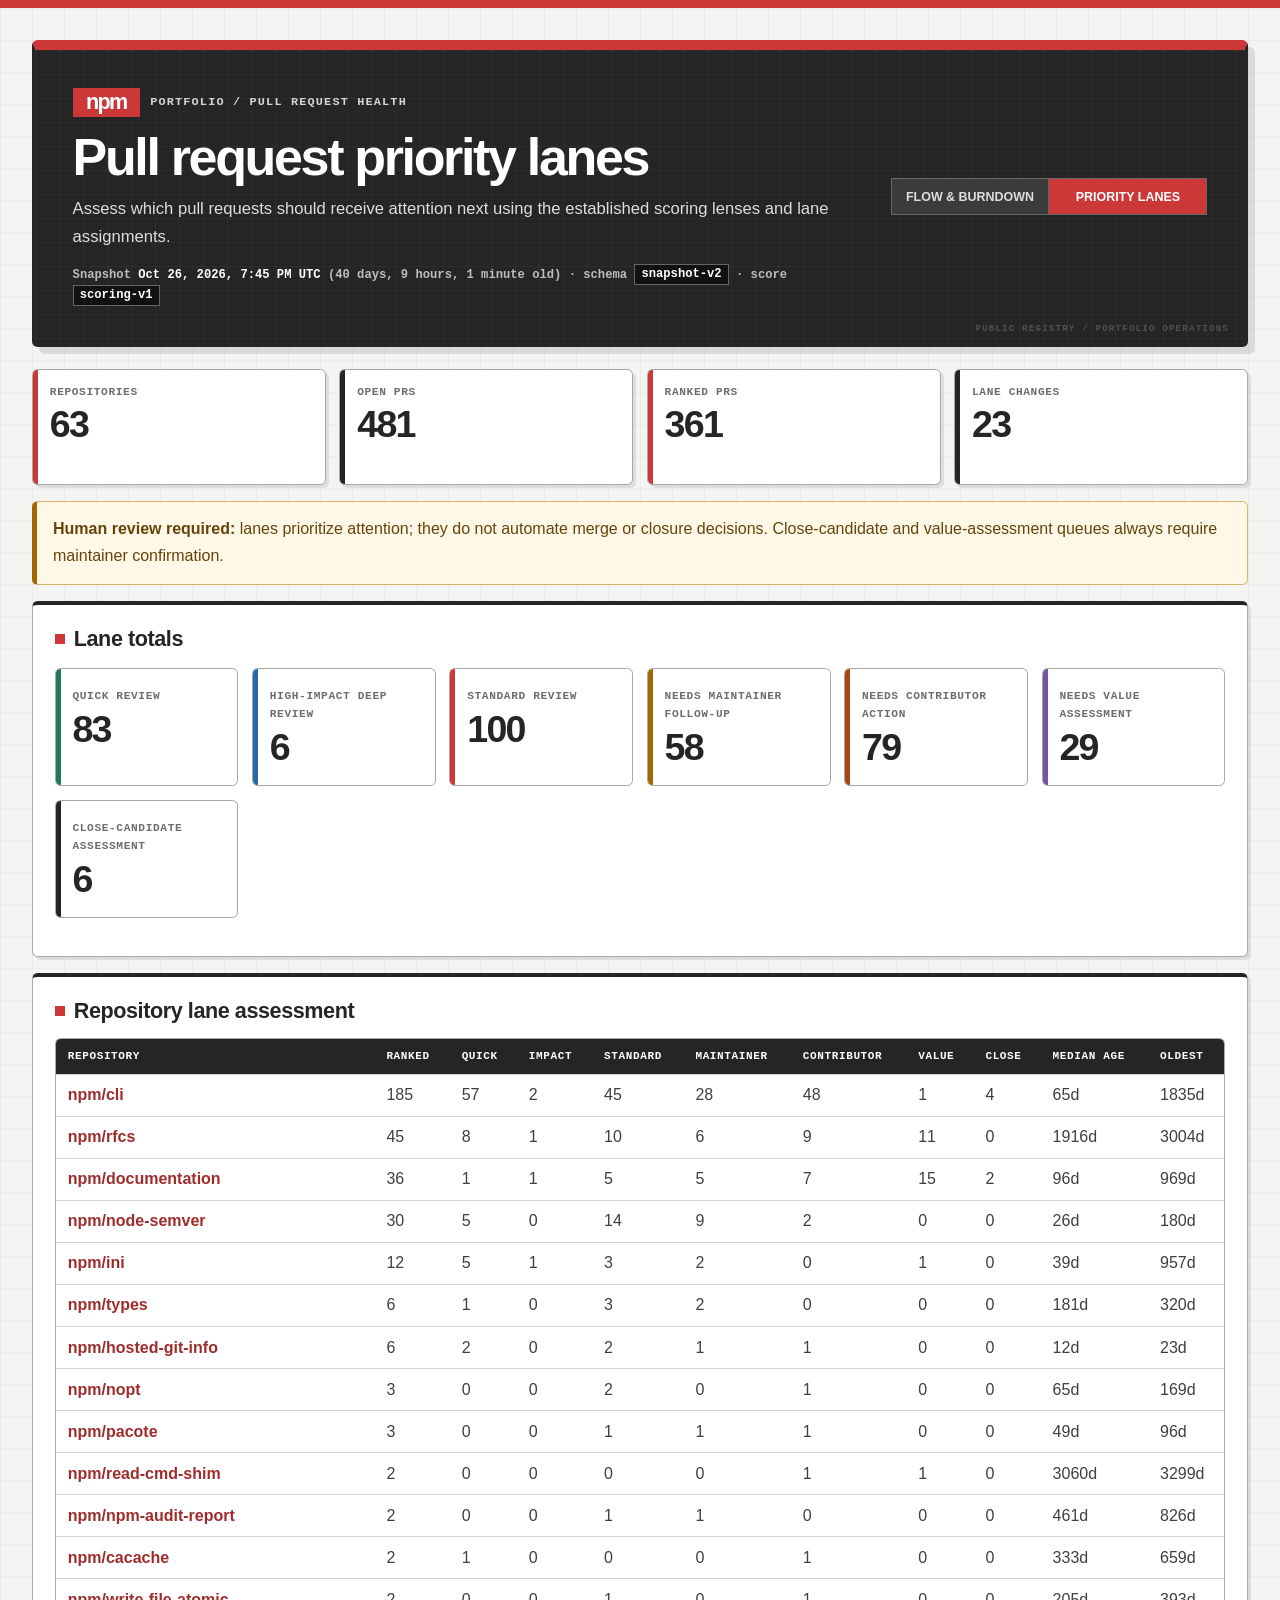
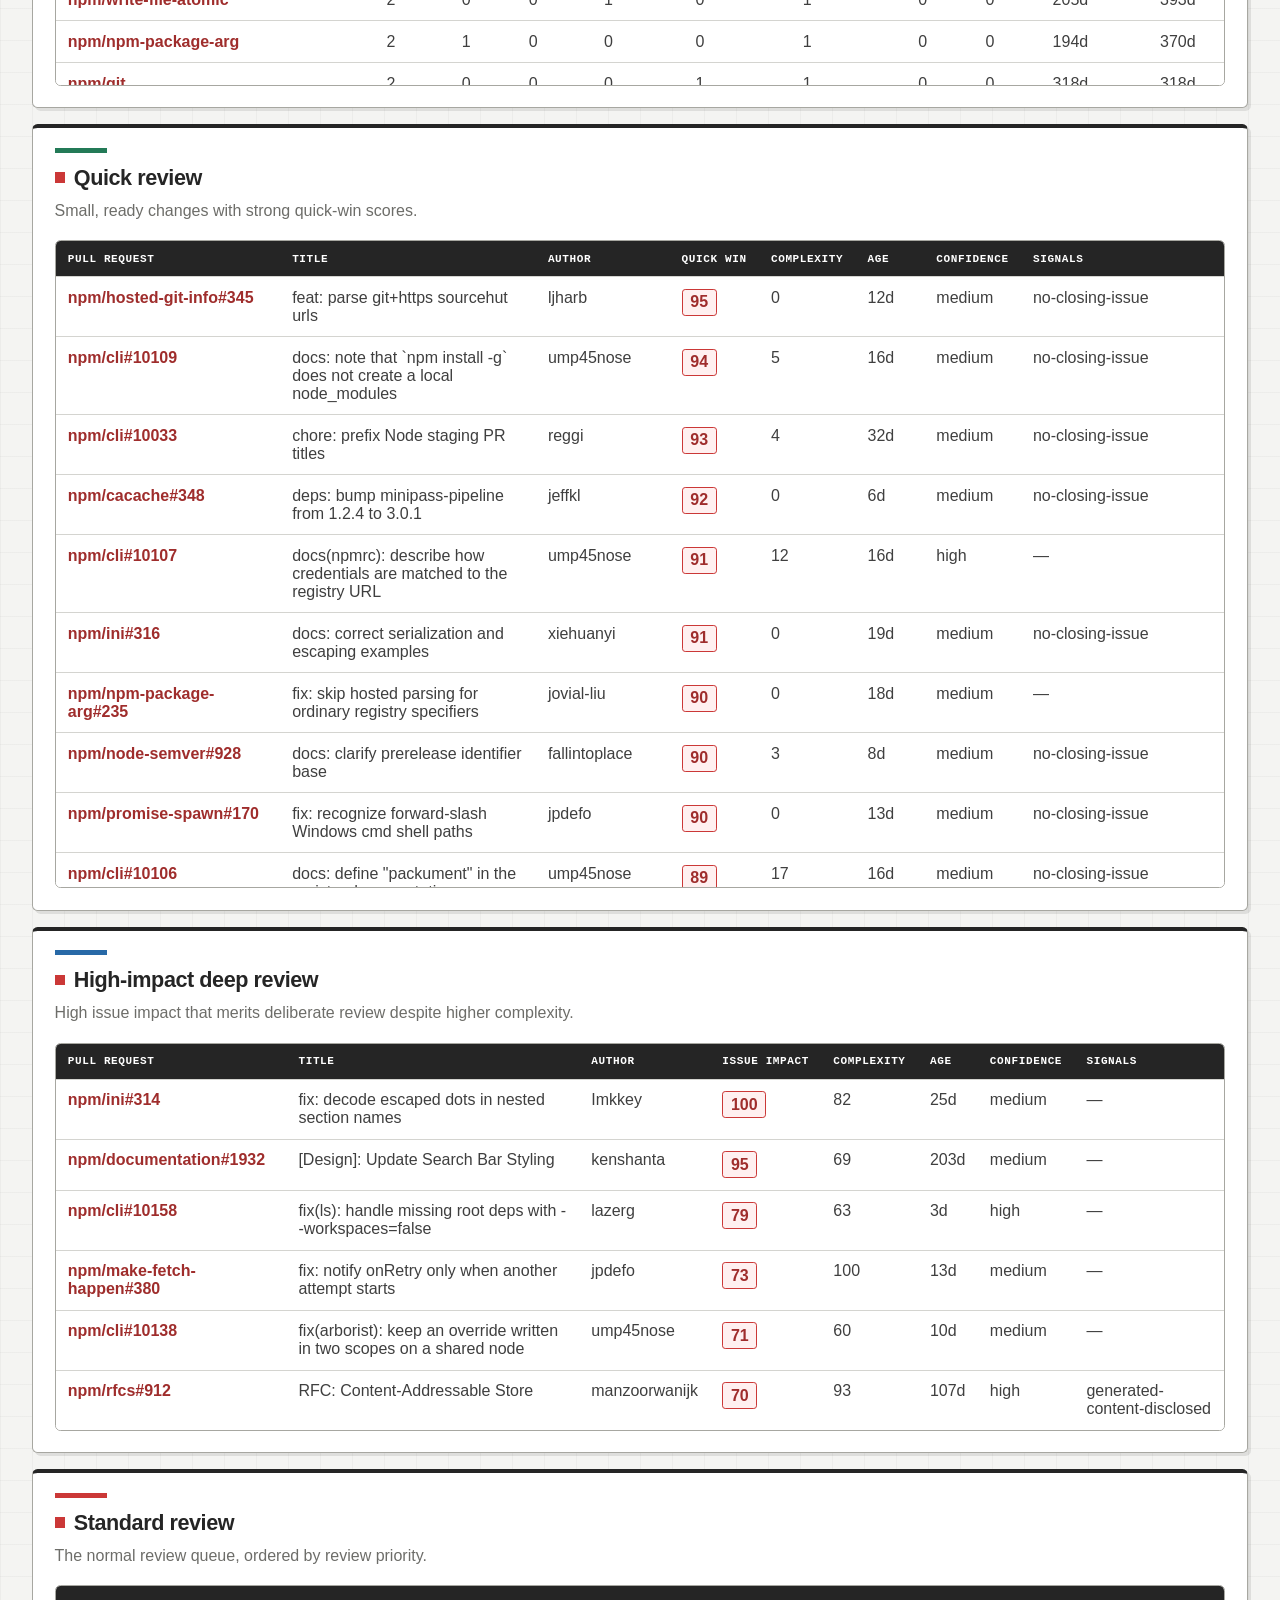
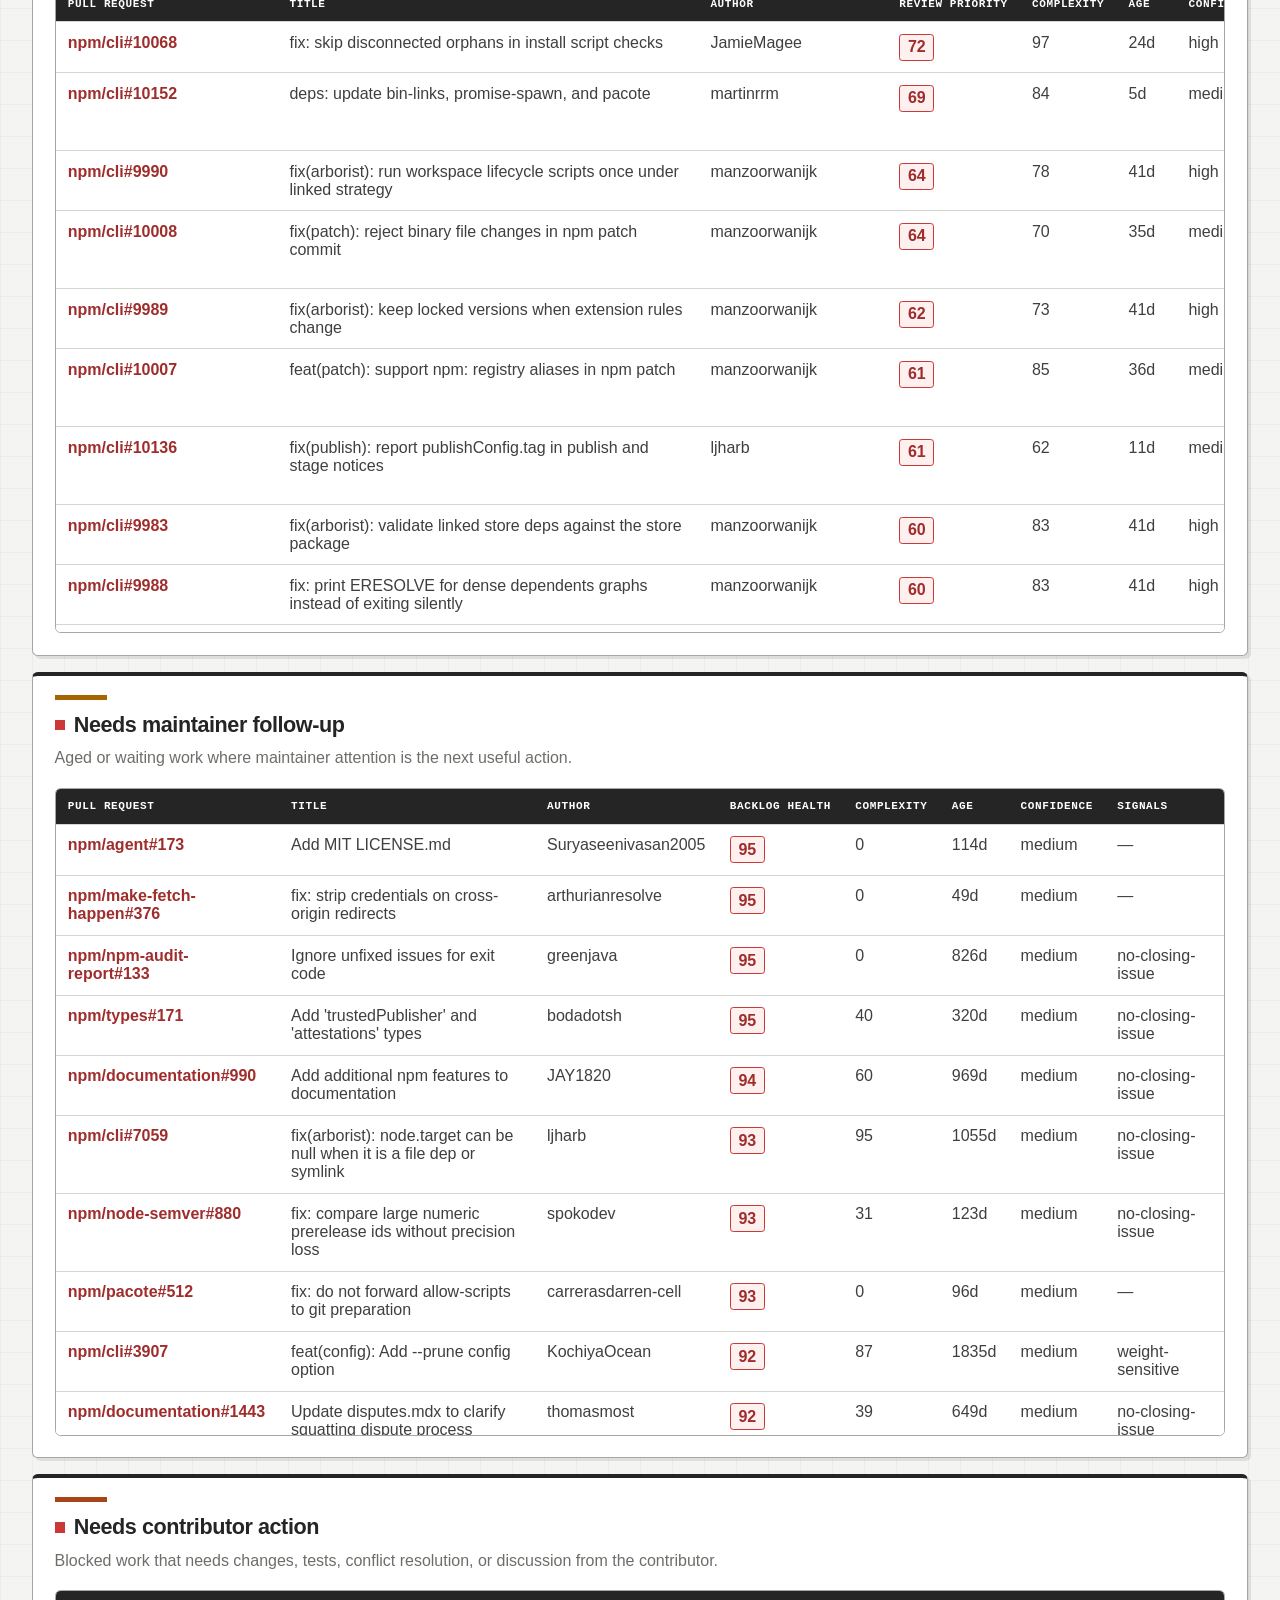
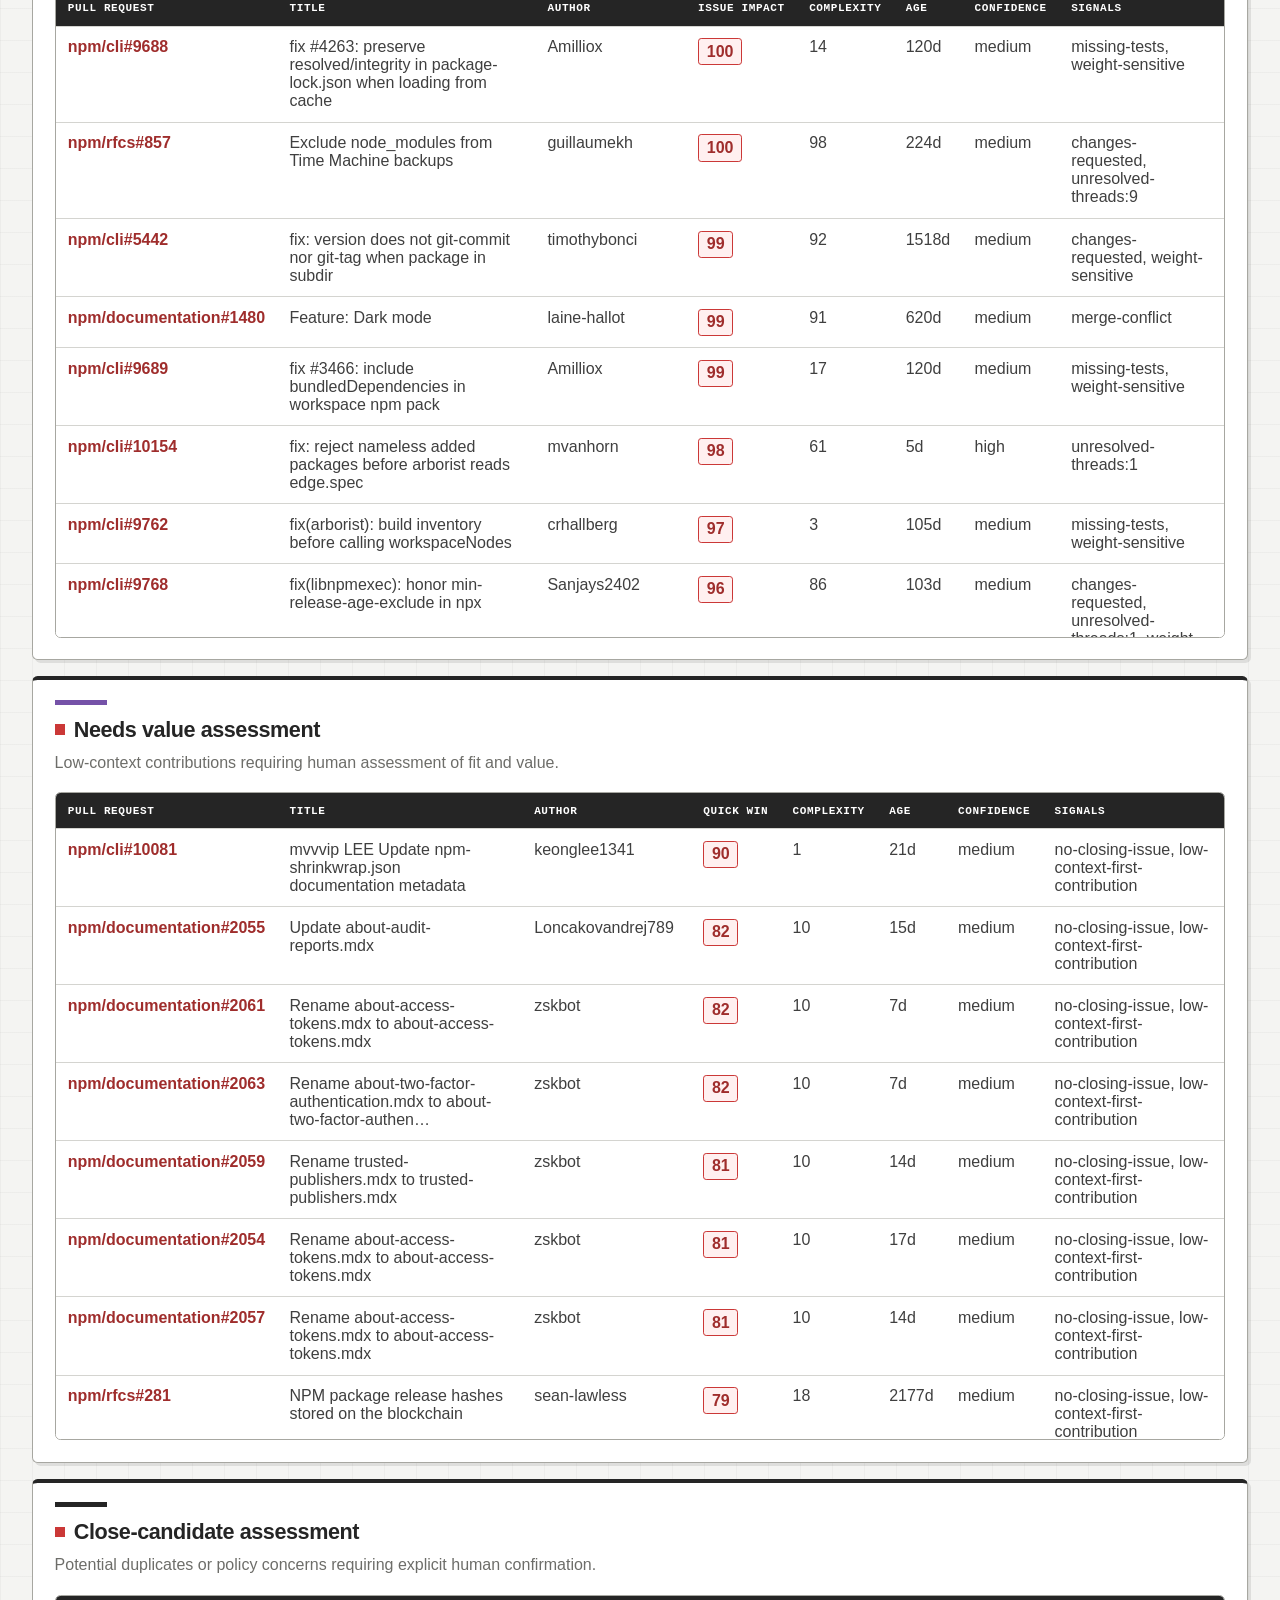
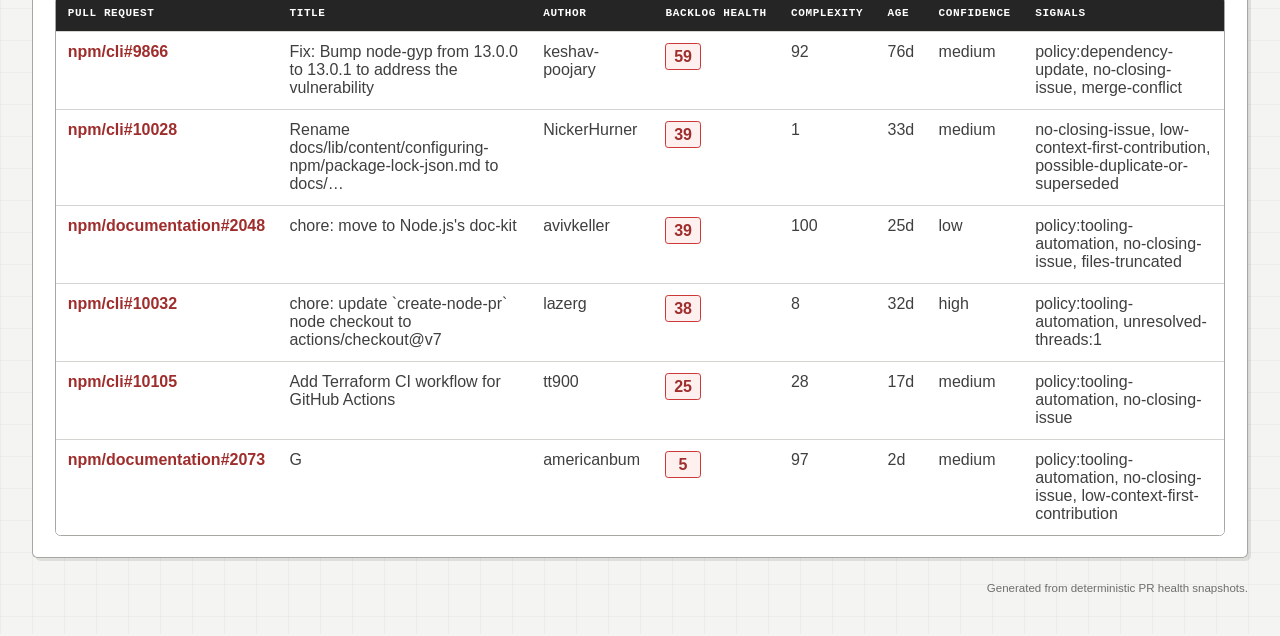
==== commit 34c00287: "chore: update PR health dashboard" ====
--- a/priorities.html
+++ b/priorities.html
@@ -1,12 +1,15 @@
 <!doctype html>
 <html lang="en"><head><meta charset="utf-8"><meta name="viewport" content="width=device-width">
-<meta name="theme-color" content="#151225">
+<meta name="theme-color" content="#cb3837">
 <title>npm Pull Request Health · Pull request priority lanes</title>
 <link rel="stylesheet" href="./styles.css"></head><body>
 <main class="app-shell">
 <header class="hero">
   <div class="hero-copy">
-    <p class="eyebrow">npm portfolio · pull request health</p>
+    <div class="brand-lockup">
+      <span class="brand-mark">npm</span>
+      <span class="eyebrow">portfolio / pull request health</span>
+    </div>
     <h1>Pull request priority lanes</h1>
     <p class="intro">Assess which pull requests should receive attention next using the established scoring lenses and lane assignments.</p>
     <p class="snapshot-meta">Snapshot
--- a/styles.css
+++ b/styles.css
@@ -1,57 +1,51 @@
 
 :root {
-  color-scheme: dark;
-  font-family: Inter, ui-sans-serif, system-ui, -apple-system, BlinkMacSystemFont, "Segoe UI", sans-serif;
+  color-scheme: light;
+  font-family: -apple-system, BlinkMacSystemFont, "Segoe UI", Helvetica, Arial, sans-serif;
   font-synthesis: none;
   text-rendering: optimizeLegibility;
   -webkit-font-smoothing: antialiased;
-  --bg-deep: #0d0b18;
-  --bg-mid: #151225;
-  --panel: rgba(31, 29, 51, .82);
-  --panel-strong: rgba(38, 34, 64, .95);
-  --panel-soft: rgba(20, 18, 37, .72);
-  --border: rgba(185, 170, 238, .18);
-  --border-strong: rgba(185, 170, 238, .34);
-  --text: #f8f7ff;
-  --body: #d8d5e8;
-  --muted: #aaa4c5;
-  --purple: #8468e8;
-  --purple-soft: rgba(132, 104, 232, .18);
-  --blue: #4ea5ff;
-  --blue-soft: rgba(78, 165, 255, .16);
-  --cyan: #39c5c9;
-  --mint: #42d3a4;
-  --yellow: #f3d46b;
-  --orange: #ff9f5a;
-  --red: #ff7185;
-  --pink: #e568c7;
-  --shadow: 0 20px 70px rgba(0, 0, 0, .28);
-  --shadow-soft: 0 8px 30px rgba(0, 0, 0, .18);
-  --radius-sm: .55rem;
-  --radius-md: .85rem;
-  --radius-lg: 1.15rem;
-  --radius-xl: 1.5rem;
+  --npm-red: #cb3837;
+  --npm-red-dark: #9f2d2c;
+  --npm-red-soft: #fff0f0;
+  --ink: #252525;
+  --ink-soft: #3b3b3b;
+  --paper: #ffffff;
+  --canvas: #f4f4f2;
+  --canvas-strong: #e9e9e6;
+  --line: #d4d4d0;
+  --line-strong: #a7a7a1;
+  --body: #3f3f3f;
+  --muted: #6d6d69;
+  --green: #237a57;
+  --blue: #2869a7;
+  --yellow: #a56600;
+  --orange: #a94318;
+  --violet: #7552a8;
+  --shadow: 7px 7px 0 rgba(37, 37, 37, .12);
+  --shadow-small: 3px 3px 0 rgba(37, 37, 37, .1);
+  --radius: .35rem;
 }
 
 * { box-sizing: border-box; }
-html { min-width: 320px; min-height: 100%; background: var(--bg-deep); scroll-behavior: smooth; }
+html { min-width: 320px; min-height: 100%; background: var(--canvas); scroll-behavior: smooth; }
 body {
   min-height: 100vh;
   margin: 0;
-  color: var(--text);
+  border-top: .5rem solid var(--npm-red);
+  color: var(--ink);
   background:
-    radial-gradient(circle at 8% 0%, rgba(78, 165, 255, .14), transparent 28rem),
-    radial-gradient(circle at 95% 5%, rgba(132, 104, 232, .18), transparent 32rem),
-    radial-gradient(circle at 75% 45%, rgba(66, 211, 164, .08), transparent 28rem),
-    linear-gradient(180deg, var(--bg-mid), var(--bg-deep) 72%);
-  background-attachment: fixed;
-}
-a { color: #80bdff; text-decoration-thickness: .08em; text-underline-offset: .18em; }
-a:hover { color: #fff; }
+    linear-gradient(rgba(37, 37, 37, .035) 1px, transparent 1px),
+    linear-gradient(90deg, rgba(37, 37, 37, .035) 1px, transparent 1px),
+    var(--canvas);
+  background-size: 32px 32px;
+  overflow-x: hidden;
+}
+a { color: var(--npm-red-dark); text-decoration-thickness: .1em; text-underline-offset: .18em; }
+a:hover { color: var(--ink); }
 a:focus-visible, summary:focus-visible {
-  outline: 2px solid rgba(185, 170, 238, .9);
+  outline: 3px solid var(--npm-red);
   outline-offset: 3px;
-  border-radius: .2rem;
 }
 .app-shell { width: min(1480px, 100%); margin: 0 auto; padding: clamp(1rem, 3vw, 2rem); }
 .hero {
@@ -63,51 +57,82 @@
   overflow: hidden;
   margin-bottom: 1.4rem;
   padding: clamp(1.35rem, 4vw, 2.35rem);
-  border: 1px solid var(--border-strong);
-  border-radius: var(--radius-xl);
+  border: 3px solid var(--ink);
+  border-top: .65rem solid var(--npm-red);
+  border-radius: var(--radius);
   background:
-    radial-gradient(circle at 18% 15%, rgba(78, 165, 255, .14), transparent 18rem),
-    radial-gradient(circle at 82% 0%, rgba(132, 104, 232, .19), transparent 24rem),
-    linear-gradient(145deg, rgba(35, 40, 69, .96), rgba(20, 18, 38, .95));
+    linear-gradient(rgba(255, 255, 255, .035) 1px, transparent 1px),
+    linear-gradient(90deg, rgba(255, 255, 255, .035) 1px, transparent 1px),
+    var(--ink);
+  background-size: 24px 24px;
   box-shadow: var(--shadow);
 }
 .hero::after {
-  content: "";
+  content: "public registry / portfolio operations";
   position: absolute;
-  right: 1.5rem;
-  bottom: 0;
-  left: 1.5rem;
-  height: 1px;
-  background: linear-gradient(90deg, transparent, var(--blue), var(--purple), var(--pink), transparent);
-}
-.hero-copy { position: relative; z-index: 1; min-width: 0; }
+  right: 1rem;
+  bottom: .65rem;
+  color: rgba(255, 255, 255, .2);
+  font: 700 .58rem/1 ui-monospace, SFMono-Regular, Consolas, monospace;
+  letter-spacing: .12em;
+  text-transform: uppercase;
+}
+.hero-copy { position: relative; z-index: 1; min-width: 0; max-width: 100%; }
+.brand-lockup { display: flex; align-items: center; gap: .65rem; margin-bottom: .85rem; }
+.brand-mark {
+  display: inline-flex;
+  align-items: center;
+  justify-content: center;
+  min-width: 4.2rem;
+  padding: .2rem .55rem .28rem;
+  color: #fff;
+  background: var(--npm-red);
+  font-size: 1.35rem;
+  font-weight: 900;
+  letter-spacing: -.08em;
+  line-height: 1;
+}
 .eyebrow {
-  margin: 0 0 .45rem;
-  color: #a994f2;
+  color: #d5d5d5;
+  font-family: ui-monospace, SFMono-Regular, Consolas, monospace;
   font-size: .74rem;
-  font-weight: 800;
-  letter-spacing: .18em;
-  text-transform: uppercase;
-}
-h1, h2 { margin-top: 0; color: var(--text); }
+  font-weight: 700;
+  letter-spacing: .1em;
+  text-transform: uppercase;
+}
+h1, h2 { margin-top: 0; color: var(--ink); }
 h1 {
   max-width: 54rem;
   margin-bottom: .65rem;
+  color: #fff;
   font-size: clamp(2rem, 5vw, 3.25rem);
+  font-weight: 850;
   line-height: 1.05;
   letter-spacing: -.045em;
 }
-h2 { margin-bottom: .45rem; font-size: clamp(1.05rem, 2vw, 1.35rem); letter-spacing: -.02em; }
+h2 {
+  display: flex;
+  align-items: center;
+  gap: .55rem;
+  margin-bottom: .45rem;
+  font-size: clamp(1.05rem, 2vw, 1.35rem);
+  font-weight: 800;
+  letter-spacing: -.02em;
+}
+h2::before { content: ""; width: .65rem; height: .65rem; flex: 0 0 auto; background: var(--npm-red); }
 p { color: var(--body); line-height: 1.65; }
-.intro { max-width: 54rem; margin: 0; color: var(--body); font-size: clamp(.94rem, 1.5vw, 1.04rem); }
-.snapshot-meta { margin: .9rem 0 0; color: var(--muted); font-size: .78rem; font-weight: 650; }
-.snapshot-meta time { color: var(--text); }
+.intro { max-width: 54rem; margin: 0; color: #dedede; font-size: clamp(.94rem, 1.5vw, 1.04rem); }
+.snapshot-meta {
+  margin: .9rem 0 0;
+  color: #bdbdbd;
+  font: 600 .76rem/1.7 ui-monospace, SFMono-Regular, Consolas, monospace;
+}
+.snapshot-meta time { color: #fff; }
 code {
   padding: .14rem .38rem;
-  border: 1px solid var(--border);
-  border-radius: .35rem;
-  color: #d6cbff;
-  background: rgba(9, 8, 18, .38);
+  border: 1px solid #666;
+  color: #fff;
+  background: #111;
   font-family: ui-monospace, SFMono-Regular, Consolas, monospace;
 }
 nav {
@@ -115,30 +140,24 @@
   z-index: 1;
   display: inline-grid;
   grid-template-columns: 1fr 1fr;
-  gap: .25rem;
+  gap: 1px;
   min-width: 19rem;
-  padding: .25rem;
-  border: 1px solid var(--border);
-  border-radius: 999px;
-  background: rgba(11, 10, 25, .42);
-  box-shadow: inset 0 1px rgba(255, 255, 255, .05);
+  border: 1px solid #666;
+  background: #666;
 }
 nav a {
-  padding: .58rem .9rem;
-  border-radius: 999px;
-  color: var(--muted);
+  padding: .65rem .9rem;
+  color: #ddd;
+  background: var(--ink-soft);
   font-size: .78rem;
   font-weight: 800;
   text-align: center;
   text-decoration: none;
-  transition: color .16s ease, background .16s ease, box-shadow .16s ease, transform .16s ease;
-}
-nav a:hover { color: var(--text); background: rgba(255, 255, 255, .07); }
-nav a[aria-current="page"] {
-  color: #fff;
-  background: linear-gradient(135deg, var(--purple), #6045c8);
-  box-shadow: 0 7px 18px rgba(81, 43, 212, .28);
-}
+  text-transform: uppercase;
+  transition: color .14s ease, background .14s ease;
+}
+nav a:hover { color: #fff; background: #4c4c4c; }
+nav a[aria-current="page"] { color: #fff; background: var(--npm-red); }
 .cards {
   display: grid;
   grid-template-columns: repeat(auto-fit, minmax(180px, 1fr));
@@ -148,56 +167,56 @@
 .card, .capacity > div, .lane-card {
   position: relative;
   overflow: hidden;
+  min-width: 0;
   min-height: 7.25rem;
   padding: 1rem 1.05rem;
-  border: 1px solid var(--border);
-  border-radius: var(--radius-lg);
-  background: linear-gradient(145deg, rgba(42, 38, 68, .9), rgba(27, 25, 46, .82));
-  box-shadow: var(--shadow-soft);
+  border: 1px solid var(--line-strong);
+  border-radius: var(--radius);
+  background: var(--paper);
+  box-shadow: var(--shadow-small);
 }
 .card::before, .capacity > div::before, .lane-card::before {
   content: "";
   position: absolute;
   top: 0;
-  right: 0;
+  bottom: 0;
   left: 0;
-  height: 3px;
-  background: linear-gradient(90deg, var(--card-accent, var(--purple)), transparent 82%);
-}
-.card:nth-child(4n + 1) { --card-accent: var(--blue); }
-.card:nth-child(4n + 2) { --card-accent: var(--purple); }
-.card:nth-child(4n + 3) { --card-accent: var(--mint); }
-.card:nth-child(4n + 4) { --card-accent: var(--pink); }
+  width: 5px;
+  background: var(--card-accent, var(--npm-red));
+}
+.card:nth-child(even) { --card-accent: var(--ink); }
 .card > div:first-child, .capacity strong, .lane-card strong {
   color: var(--muted);
-  font-size: .72rem;
-  font-weight: 800;
-  letter-spacing: .08em;
+  font-family: ui-monospace, SFMono-Regular, Consolas, monospace;
+  font-size: .7rem;
+  font-weight: 800;
+  letter-spacing: .055em;
+  overflow-wrap: anywhere;
   text-transform: uppercase;
 }
 .big {
   margin-top: .32rem;
-  color: var(--text);
+  color: var(--ink);
   font-size: clamp(1.75rem, 4vw, 2.35rem);
-  font-weight: 760;
+  font-weight: 850;
   letter-spacing: -.045em;
 }
 section {
   margin: 1rem 0;
+  min-width: 0;
   padding: clamp(1rem, 2.5vw, 1.35rem);
-  border: 1px solid var(--border);
-  border-radius: var(--radius-lg);
-  background: var(--panel);
-  box-shadow: var(--shadow-soft);
-  backdrop-filter: blur(18px);
+  border: 1px solid var(--line-strong);
+  border-top: 4px solid var(--ink);
+  border-radius: var(--radius);
+  background: var(--paper);
+  box-shadow: var(--shadow-small);
 }
 section > p:first-of-type { max-width: 72rem; margin-top: .25rem; color: var(--muted); }
-.section-kicker { color: var(--purple); font-size: .72rem; font-weight: 800; letter-spacing: .12em; text-transform: uppercase; }
 .capacity { grid-template-columns: repeat(auto-fit, minmax(155px, 1fr)); }
-.capacity > div { min-height: 6.5rem; background: var(--panel-soft); box-shadow: none; }
-.capacity > div:nth-child(1) { --card-accent: var(--blue); }
-.capacity > div:nth-child(2) { --card-accent: var(--mint); }
-.capacity > div:nth-child(3) { --card-accent: var(--purple); }
+.capacity > div { min-height: 6.5rem; background: #fafaf9; box-shadow: none; }
+.capacity > div:nth-child(1) { --card-accent: var(--npm-red); }
+.capacity > div:nth-child(2) { --card-accent: var(--green); }
+.capacity > div:nth-child(3) { --card-accent: var(--ink); }
 .capacity > div:nth-child(n + 4) { --card-accent: var(--yellow); }
 .capacity .big { font-size: 1.75rem; }
 .capacity small { color: var(--muted); }
@@ -205,36 +224,37 @@
   overflow-x: auto;
   margin-top: 1rem;
   padding: .75rem .8rem .2rem;
-  border: 1px solid var(--border);
-  border-radius: var(--radius-md);
+  border: 1px solid var(--line-strong);
+  border-radius: var(--radius);
   background:
-    linear-gradient(rgba(185, 170, 238, .045) 1px, transparent 1px),
-    linear-gradient(90deg, rgba(185, 170, 238, .035) 1px, transparent 1px),
-    rgba(10, 9, 23, .36);
-  background-size: 48px 48px;
+    linear-gradient(rgba(37, 37, 37, .055) 1px, transparent 1px),
+    linear-gradient(90deg, rgba(37, 37, 37, .055) 1px, transparent 1px),
+    #fafaf9;
+  background-size: 40px 40px;
 }
 .chart svg { width: 100%; min-width: 680px; height: auto; }
-.axis { stroke: rgba(185, 170, 238, .38); stroke-width: 1; }
+.axis { stroke: var(--line-strong); stroke-width: 1; }
 .inflow-line {
   fill: none;
-  stroke: var(--blue);
-  stroke-width: 3.5;
-  stroke-linecap: round;
-  stroke-linejoin: round;
-  filter: drop-shadow(0 0 5px rgba(78, 165, 255, .42));
+  stroke: var(--npm-red);
+  stroke-width: 4;
+  stroke-linecap: square;
+  stroke-linejoin: bevel;
 }
 .chart text { fill: var(--muted); font-size: 12px; }
 .table-scroll {
   overflow: auto;
+  width: 100%;
+  max-width: 100%;
   max-height: min(72vh, 60rem);
   margin-top: .85rem;
-  border: 1px solid var(--border);
-  border-radius: var(--radius-md);
-}
-table { width: 100%; border-collapse: separate; border-spacing: 0; background: rgba(13, 11, 27, .35); }
+  border: 1px solid var(--line-strong);
+  border-radius: var(--radius);
+}
+table { width: 100%; border-collapse: separate; border-spacing: 0; background: var(--paper); }
 th, td {
   padding: .72rem .76rem;
-  border-bottom: 1px solid rgba(185, 170, 238, .1);
+  border-bottom: 1px solid var(--line);
   color: var(--body);
   text-align: left;
   vertical-align: top;
@@ -243,8 +263,9 @@
   position: sticky;
   z-index: 2;
   top: 0;
-  color: #c8c0e6;
-  background: rgba(34, 31, 58, .98);
+  color: #fff;
+  background: var(--ink);
+  font-family: ui-monospace, SFMono-Regular, Consolas, monospace;
   font-size: .69rem;
   font-weight: 800;
   letter-spacing: .055em;
@@ -252,7 +273,7 @@
   white-space: nowrap;
 }
 tbody tr { transition: background .14s ease; }
-tbody tr:hover { background: rgba(132, 104, 232, .09); }
+tbody tr:hover { background: var(--npm-red-soft); }
 tbody tr:last-child td { border-bottom: 0; }
 td:first-child a { font-weight: 720; text-decoration: none; }
 .score {
@@ -260,21 +281,21 @@
   min-width: 2.2rem;
   justify-content: center;
   padding: .22rem .48rem;
-  border: 1px solid rgba(78, 165, 255, .34);
-  border-radius: 999px;
-  color: #bfe0ff;
-  background: var(--blue-soft);
+  border: 1px solid var(--npm-red);
+  border-radius: .2rem;
+  color: var(--npm-red-dark);
+  background: var(--npm-red-soft);
   font-weight: 800;
   white-space: nowrap;
 }
 details {
   margin: .7rem 0;
-  border: 1px solid var(--border);
-  border-radius: var(--radius-md);
-  background: rgba(20, 18, 37, .58);
+  border: 1px solid var(--line-strong);
+  border-radius: var(--radius);
+  background: #fafaf9;
   transition: border-color .16s ease, background .16s ease;
 }
-details:hover, details[open] { border-color: var(--border-strong); background: rgba(34, 31, 58, .72); }
+details:hover, details[open] { border-color: var(--npm-red); background: var(--paper); }
 summary {
   cursor: pointer;
   padding: .85rem 1rem;
@@ -282,45 +303,44 @@
   font-size: .86rem;
   font-weight: 750;
 }
-details[open] summary { color: var(--text); border-bottom: 1px solid var(--border); }
+details[open] summary { color: var(--ink); border-bottom: 1px solid var(--line); }
 details > .cards, details > .chart { margin-right: 1rem; margin-left: 1rem; }
 details > .chart { margin-bottom: 1rem; }
 .note {
   margin: 1rem 0;
   padding: .9rem 1rem;
-  border: 1px solid rgba(243, 212, 107, .34);
-  border-left: 4px solid var(--yellow);
-  border-radius: var(--radius-md);
-  color: #f7e9ad;
-  background: rgba(155, 131, 8, .12);
+  border: 1px solid #d8b569;
+  border-left: 5px solid var(--yellow);
+  border-radius: var(--radius);
+  color: #65440b;
+  background: #fff8e6;
 }
 .lane-grid { grid-template-columns: repeat(auto-fit, minmax(190px, 1fr)); }
 .lane-card { min-height: 6.6rem; box-shadow: none; }
 .lane-card a { color: var(--body); text-decoration: none; }
-.lane-card[data-lane="quick-review"] { --card-accent: var(--mint); }
+.lane-card[data-lane="quick-review"] { --card-accent: var(--green); }
 .lane-card[data-lane="high-impact-deep-review"] { --card-accent: var(--blue); }
-.lane-card[data-lane="standard-review"] { --card-accent: var(--purple); }
+.lane-card[data-lane="standard-review"] { --card-accent: var(--npm-red); }
 .lane-card[data-lane="needs-maintainer-follow-up"] { --card-accent: var(--yellow); }
 .lane-card[data-lane="needs-contributor-action"] { --card-accent: var(--orange); }
-.lane-card[data-lane="needs-value-assessment"] { --card-accent: var(--pink); }
-.lane-card[data-lane="close-candidate-assessment"] { --card-accent: var(--red); }
+.lane-card[data-lane="needs-value-assessment"] { --card-accent: var(--violet); }
+.lane-card[data-lane="close-candidate-assessment"] { --card-accent: var(--ink); }
 .priority-queue { scroll-margin-top: 1rem; }
 .priority-queue::before {
   content: "";
   display: block;
   width: 3.25rem;
-  height: 3px;
+  height: 5px;
   margin: -.15rem 0 .75rem;
-  border-radius: 999px;
-  background: var(--queue-accent, var(--purple));
-}
-.priority-queue[data-lane="quick-review"] { --queue-accent: var(--mint); }
+  background: var(--queue-accent, var(--npm-red));
+}
+.priority-queue[data-lane="quick-review"] { --queue-accent: var(--green); }
 .priority-queue[data-lane="high-impact-deep-review"] { --queue-accent: var(--blue); }
-.priority-queue[data-lane="standard-review"] { --queue-accent: var(--purple); }
+.priority-queue[data-lane="standard-review"] { --queue-accent: var(--npm-red); }
 .priority-queue[data-lane="needs-maintainer-follow-up"] { --queue-accent: var(--yellow); }
 .priority-queue[data-lane="needs-contributor-action"] { --queue-accent: var(--orange); }
-.priority-queue[data-lane="needs-value-assessment"] { --queue-accent: var(--pink); }
-.priority-queue[data-lane="close-candidate-assessment"] { --queue-accent: var(--red); }
+.priority-queue[data-lane="needs-value-assessment"] { --queue-accent: var(--violet); }
+.priority-queue[data-lane="close-candidate-assessment"] { --queue-accent: var(--ink); }
 .site-footer { margin: 1.5rem 0 .5rem; color: var(--muted); font-size: .72rem; text-align: right; }
 
 @media (max-width: 820px) {
@@ -331,12 +351,11 @@
 }
 @media (max-width: 520px) {
   .app-shell { padding: .75rem; }
-  .hero { padding: 1.15rem; border-radius: var(--radius-lg); }
-  nav { grid-template-columns: 1fr; border-radius: var(--radius-md); }
-  nav a { border-radius: var(--radius-sm); }
-  .cards { grid-template-columns: 1fr 1fr; gap: .65rem; }
+  .hero { padding: 1.15rem; }
+  nav { grid-template-columns: 1fr; }
+  .cards { grid-template-columns: repeat(2, minmax(0, 1fr)); gap: .65rem; }
   .card, .capacity > div, .lane-card { min-height: 6.25rem; padding: .85rem; }
-  section { border-radius: var(--radius-md); }
+  .brand-lockup { align-items: flex-start; flex-direction: column; }
 }
 @media (max-width: 380px) { .cards { grid-template-columns: 1fr; } }
 @media (prefers-reduced-motion: reduce) {
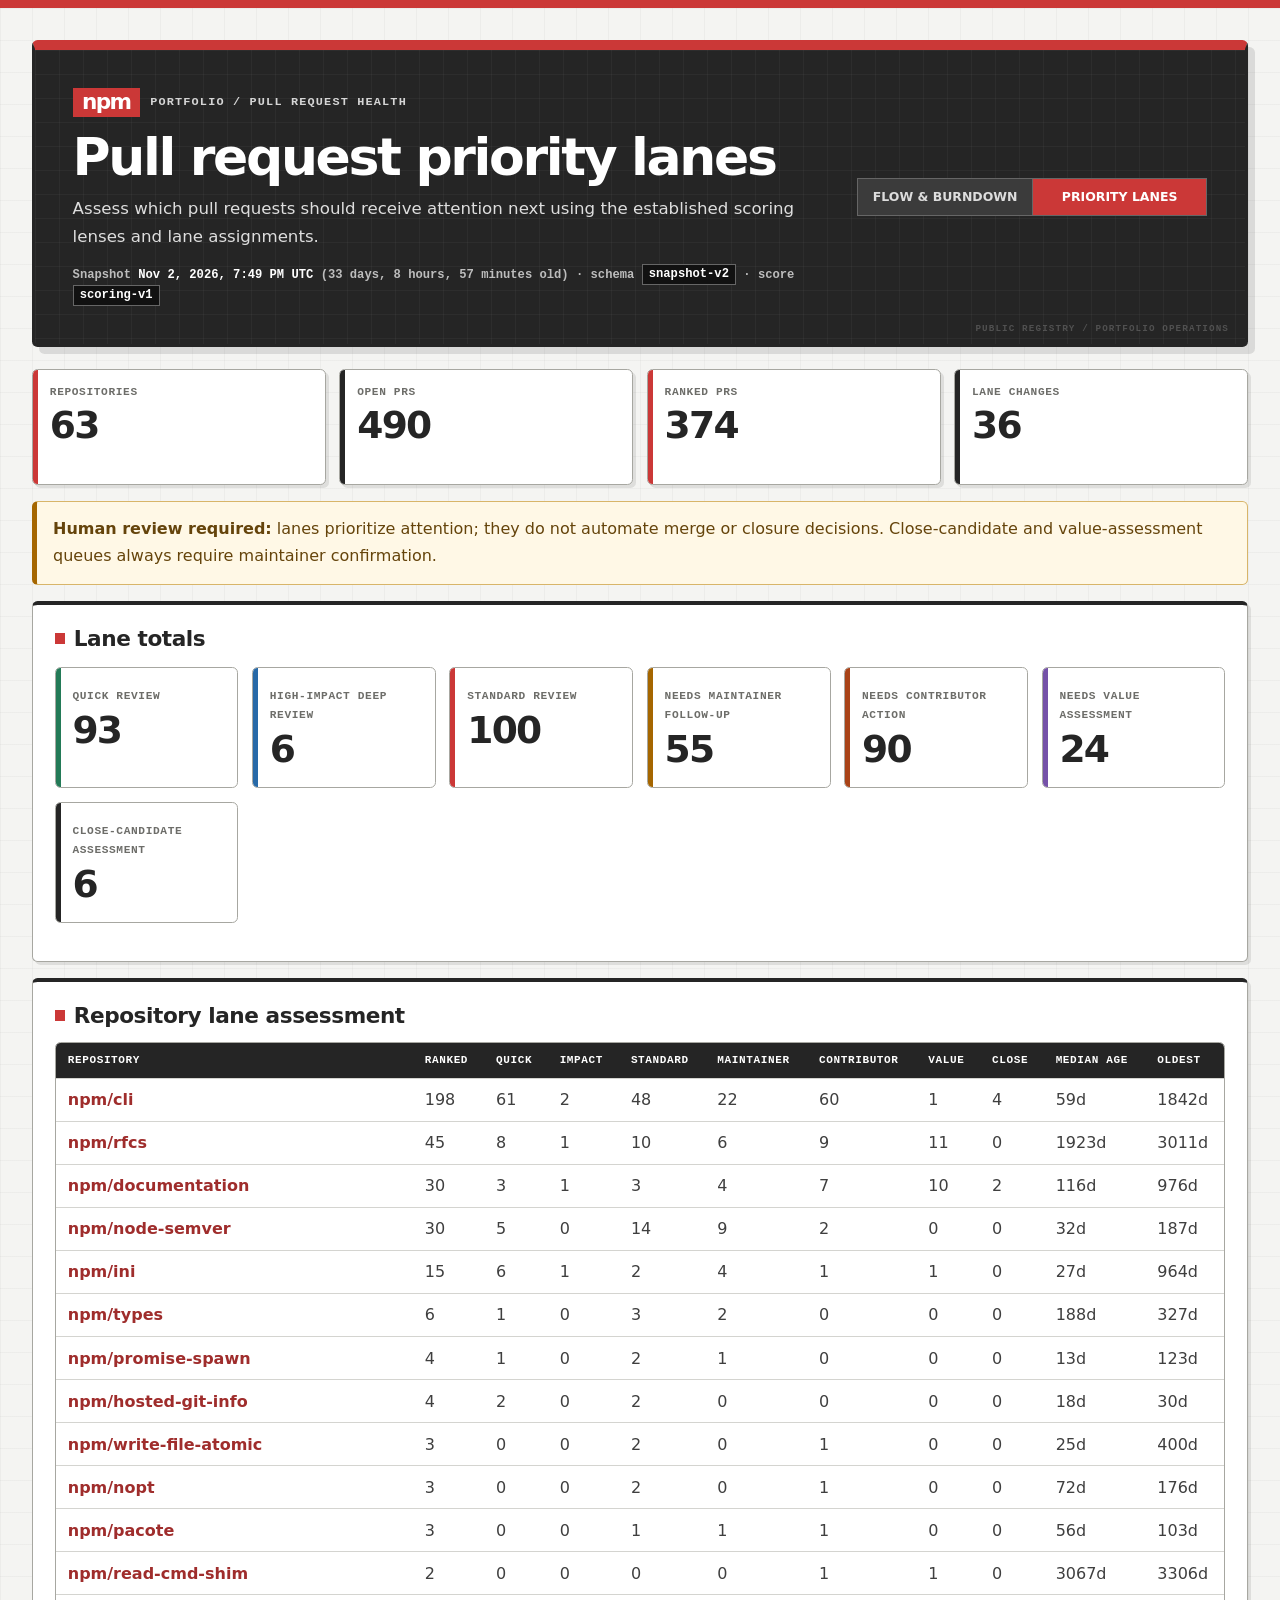
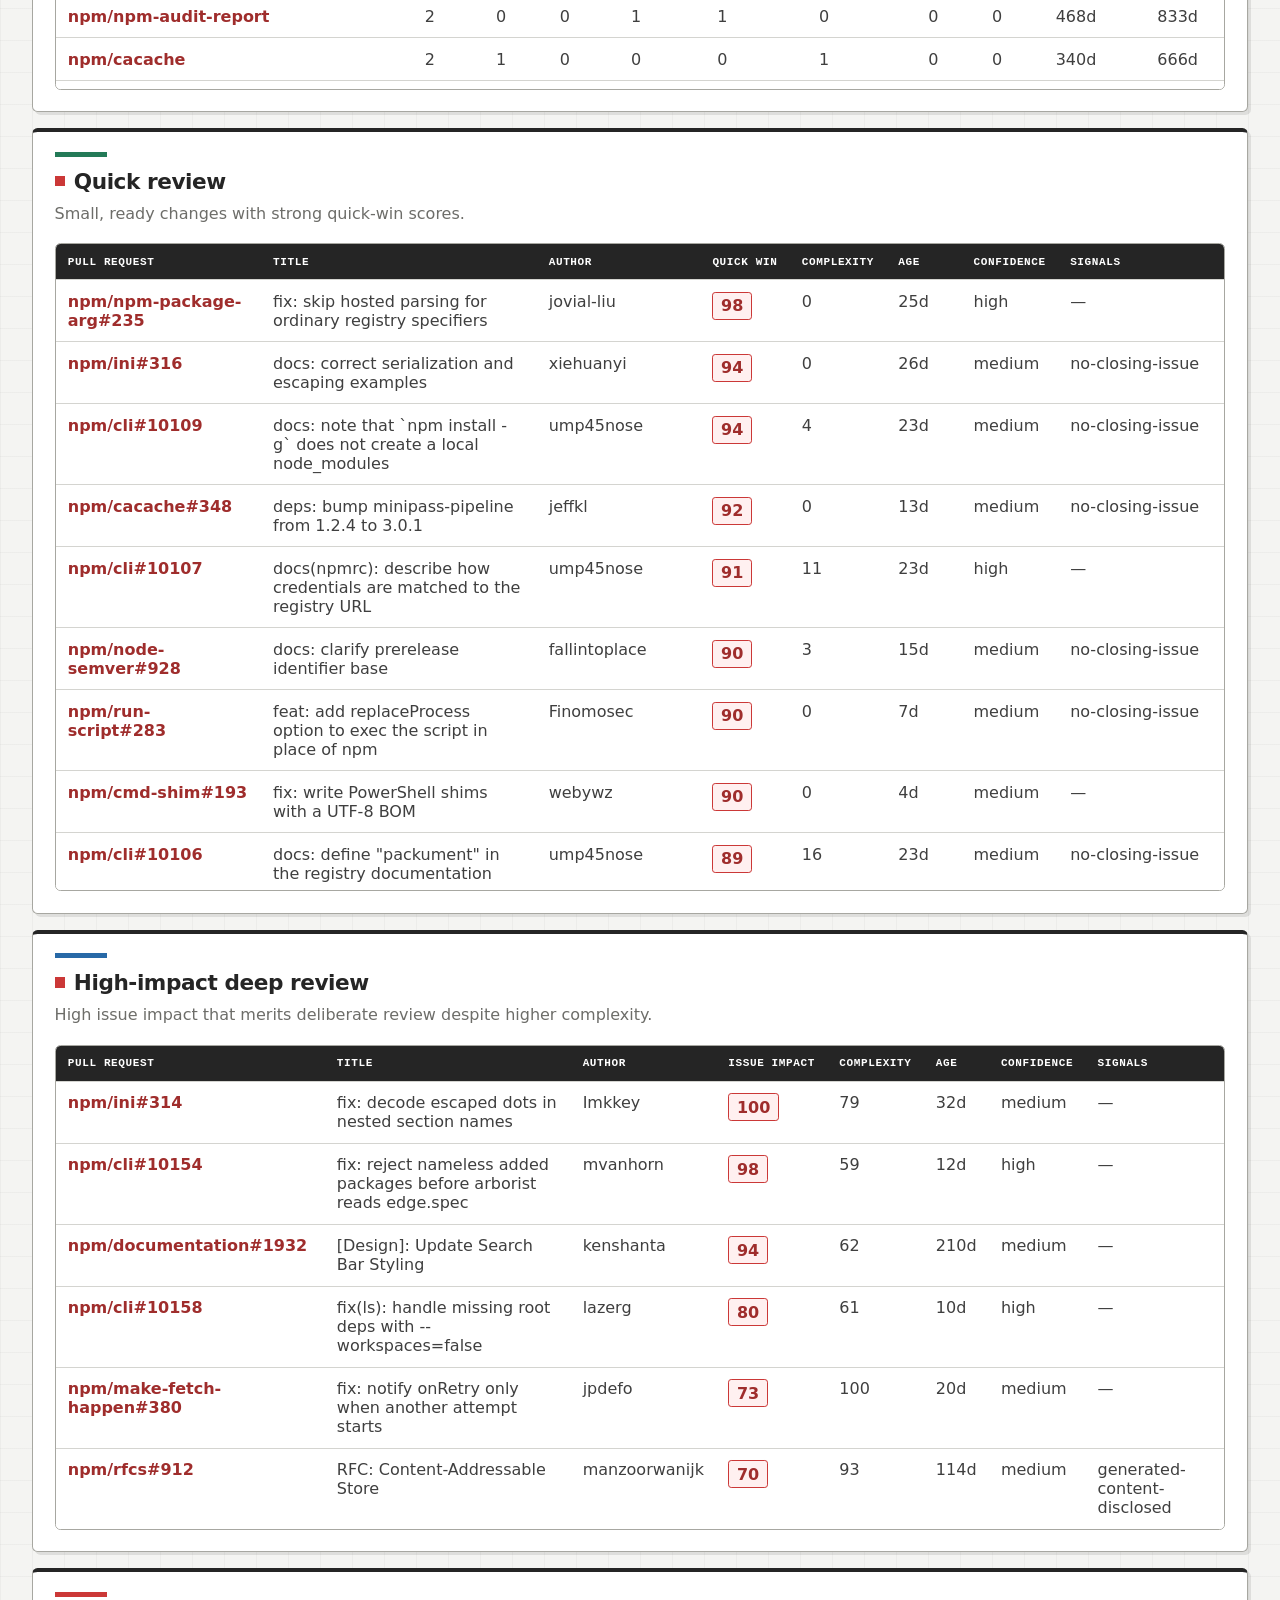
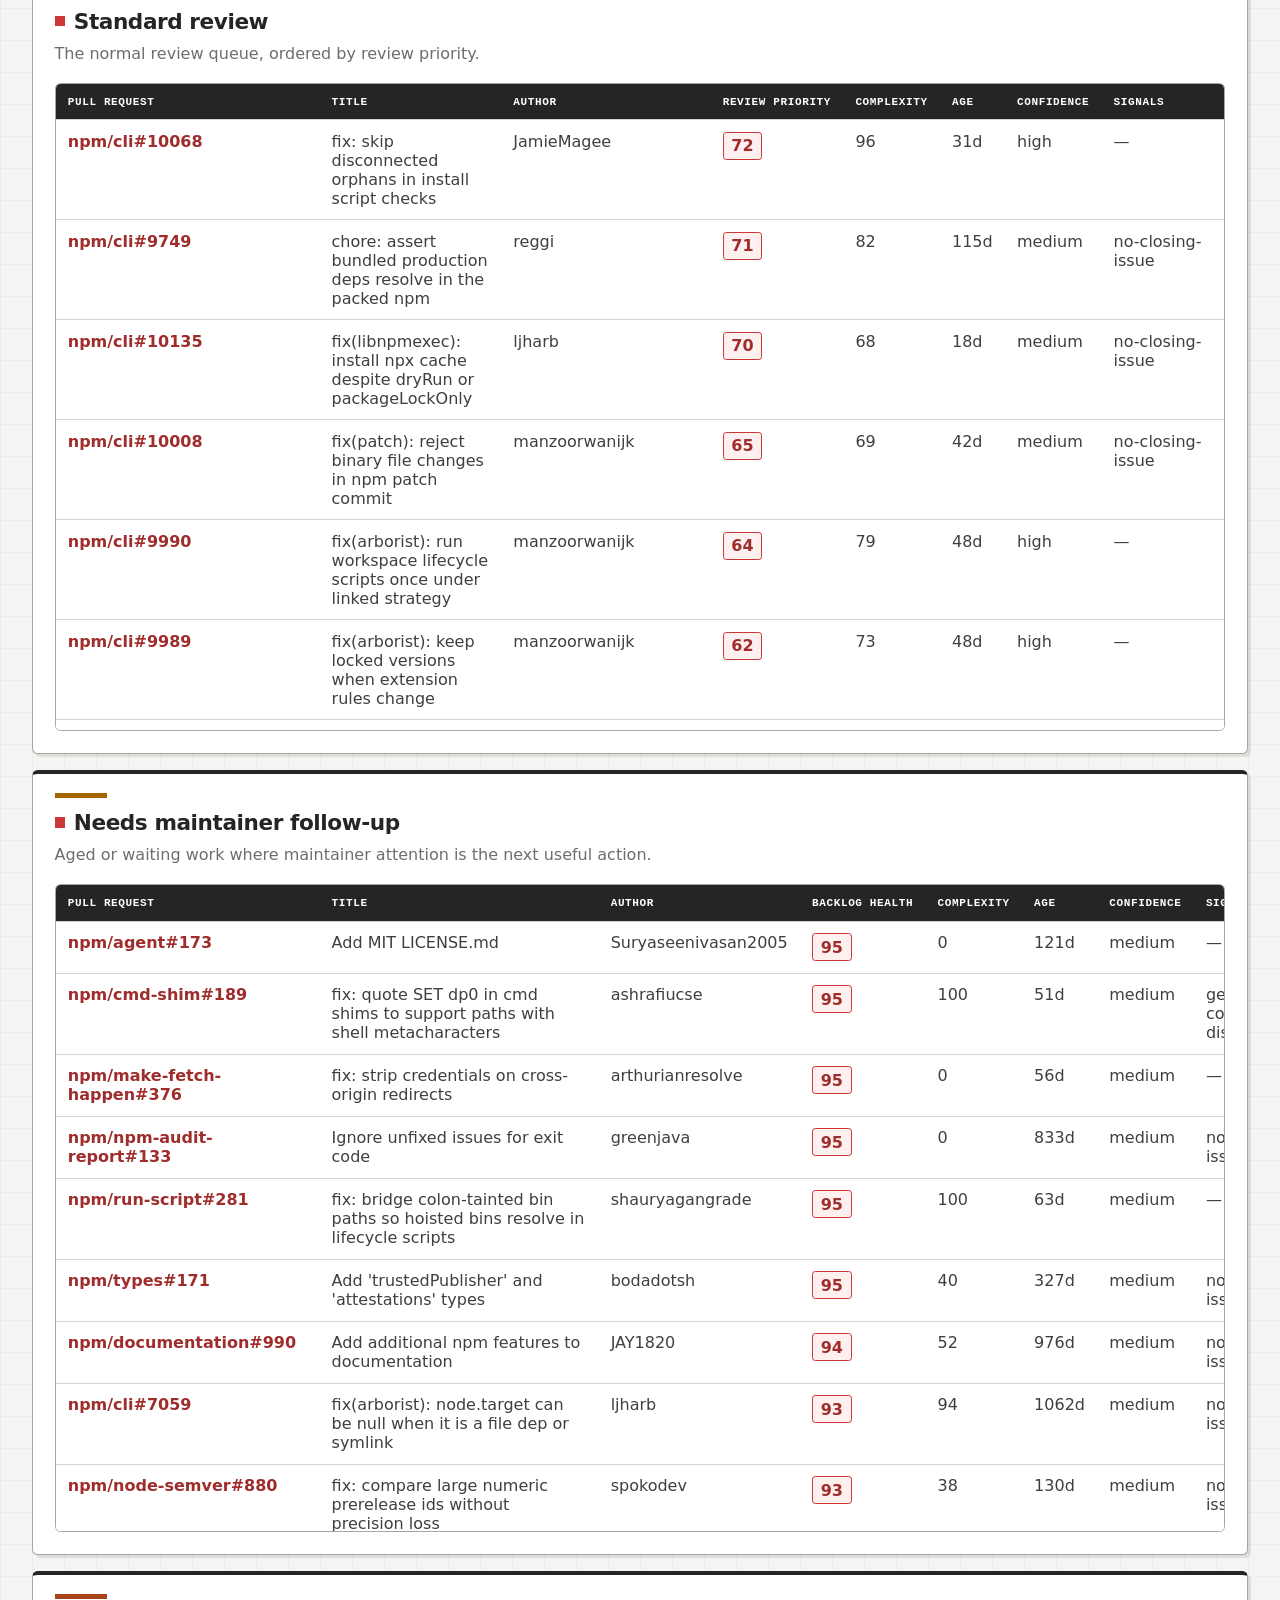
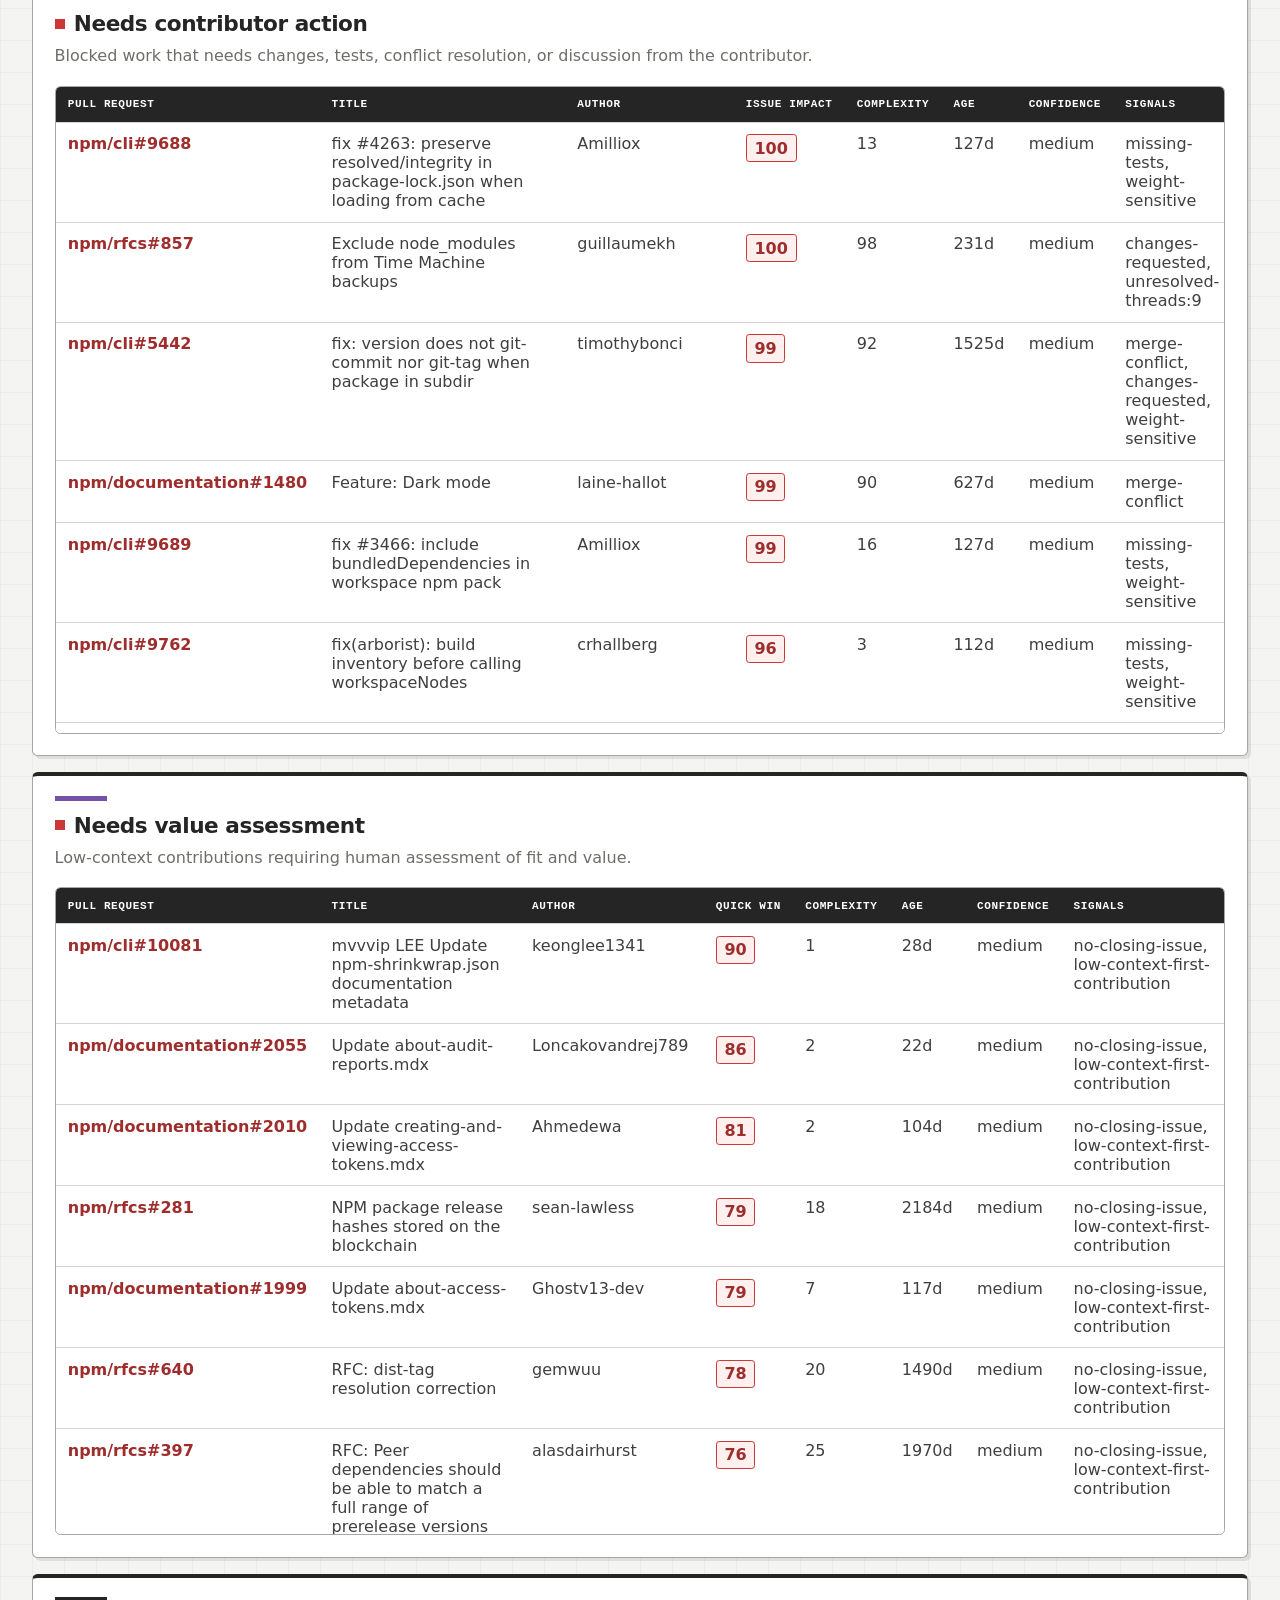
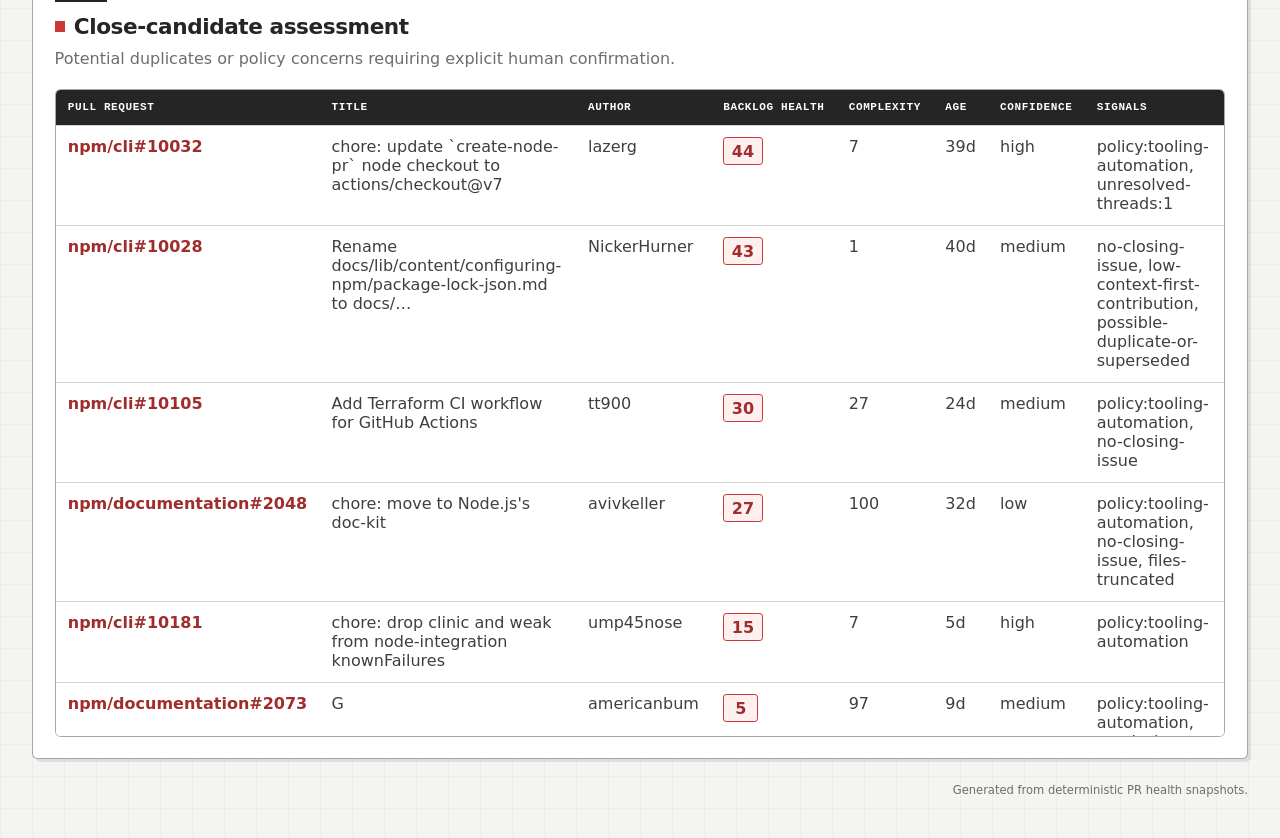
==== commit 9d4b7774: "chore: update PR health dashboard" ====
--- a/priorities.html
+++ b/priorities.html
@@ -13,7 +13,7 @@
     <h1>Pull request priority lanes</h1>
     <p class="intro">Assess which pull requests should receive attention next using the established scoring lenses and lane assignments.</p>
     <p class="snapshot-meta">Snapshot
-<time id="snapshot-time" datetime="2026-10-26T19:45:01.393Z">2026-10-26T19:45:01.393Z</time>
+<time id="snapshot-time" datetime="2026-11-02T19:49:23.920Z">2026-11-02T19:49:23.920Z</time>
 <span id="snapshot-age"></span> · schema <code>snapshot-v2</code> ·
 score <code>scoring-v1</code></p>
   </div>
@@ -23,14 +23,14 @@
 </nav>
 </header>
 
-<div class="cards"><div class="card"><div>Repositories</div><div class="big">63</div></div><div class="card"><div>Open PRs</div><div class="big">481</div></div><div class="card"><div>Ranked PRs</div><div class="big">361</div></div><div class="card"><div>Lane changes</div><div class="big">23</div></div></div>
+<div class="cards"><div class="card"><div>Repositories</div><div class="big">63</div></div><div class="card"><div>Open PRs</div><div class="big">490</div></div><div class="card"><div>Ranked PRs</div><div class="big">374</div></div><div class="card"><div>Lane changes</div><div class="big">36</div></div></div>
 <p class="note"><strong>Human review required:</strong> lanes prioritize attention; they do not
 automate merge or closure decisions. Close-candidate and value-assessment queues always require
 maintainer confirmation.</p>
-<section><h2>Lane totals</h2><div class="cards"><div class="lane-card" data-lane="quick-review"><a href="#quick-review"><strong>Quick review</strong></a><div class="big">83</div></div><div class="lane-card" data-lane="high-impact-deep-review"><a href="#high-impact-deep-review"><strong>High-impact deep review</strong></a><div class="big">6</div></div><div class="lane-card" data-lane="standard-review"><a href="#standard-review"><strong>Standard review</strong></a><div class="big">100</div></div><div class="lane-card" data-lane="needs-maintainer-follow-up"><a href="#needs-maintainer-follow-up"><strong>Needs maintainer follow-up</strong></a><div class="big">58</div></div><div class="lane-card" data-lane="needs-contributor-action"><a href="#needs-contributor-action"><strong>Needs contributor action</strong></a><div class="big">79</div></div><div class="lane-card" data-lane="needs-value-assessment"><a href="#needs-value-assessment"><strong>Needs value assessment</strong></a><div class="big">29</div></div><div class="lane-card" data-lane="close-candidate-assessment"><a href="#close-candidate-assessment"><strong>Close-candidate assessment</strong></a><div class="big">6</div></div></div></section>
+<section><h2>Lane totals</h2><div class="cards"><div class="lane-card" data-lane="quick-review"><a href="#quick-review"><strong>Quick review</strong></a><div class="big">93</div></div><div class="lane-card" data-lane="high-impact-deep-review"><a href="#high-impact-deep-review"><strong>High-impact deep review</strong></a><div class="big">6</div></div><div class="lane-card" data-lane="standard-review"><a href="#standard-review"><strong>Standard review</strong></a><div class="big">100</div></div><div class="lane-card" data-lane="needs-maintainer-follow-up"><a href="#needs-maintainer-follow-up"><strong>Needs maintainer follow-up</strong></a><div class="big">55</div></div><div class="lane-card" data-lane="needs-contributor-action"><a href="#needs-contributor-action"><strong>Needs contributor action</strong></a><div class="big">90</div></div><div class="lane-card" data-lane="needs-value-assessment"><a href="#needs-value-assessment"><strong>Needs value assessment</strong></a><div class="big">24</div></div><div class="lane-card" data-lane="close-candidate-assessment"><a href="#close-candidate-assessment"><strong>Close-candidate assessment</strong></a><div class="big">6</div></div></div></section>
 <section><h2>Repository lane assessment</h2><div class="table-scroll"><table>
 <thead><tr><th>Repository</th><th>Ranked</th><th title="Quick review">Quick</th><th title="High-impact deep review">Impact</th><th title="Standard review">Standard</th><th title="Needs maintainer follow-up">Maintainer</th><th title="Needs contributor action">Contributor</th><th title="Needs value assessment">Value</th><th title="Close-candidate assessment">Close</th><th>Median age</th><th>Oldest</th></tr></thead><tbody>
-<tr><td><a href="https://github.com/npm/cli">npm/cli</a></td><td>185</td><td>57</td><td>2</td><td>45</td><td>28</td><td>48</td><td>1</td><td>4</td><td>65d</td><td>1835d</td></tr><tr><td><a href="https://github.com/npm/rfcs">npm/rfcs</a></td><td>45</td><td>8</td><td>1</td><td>10</td><td>6</td><td>9</td><td>11</td><td>0</td><td>1916d</td><td>3004d</td></tr><tr><td><a href="https://github.com/npm/documentation">npm/documentation</a></td><td>36</td><td>1</td><td>1</td><td>5</td><td>5</td><td>7</td><td>15</td><td>2</td><td>96d</td><td>969d</td></tr><tr><td><a href="https://github.com/npm/node-semver">npm/node-semver</a></td><td>30</td><td>5</td><td>0</td><td>14</td><td>9</td><td>2</td><td>0</td><td>0</td><td>26d</td><td>180d</td></tr><tr><td><a href="https://github.com/npm/ini">npm/ini</a></td><td>12</td><td>5</td><td>1</td><td>3</td><td>2</td><td>0</td><td>1</td><td>0</td><td>39d</td><td>957d</td></tr><tr><td><a href="https://github.com/npm/types">npm/types</a></td><td>6</td><td>1</td><td>0</td><td>3</td><td>2</td><td>0</td><td>0</td><td>0</td><td>181d</td><td>320d</td></tr><tr><td><a href="https://github.com/npm/hosted-git-info">npm/hosted-git-info</a></td><td>6</td><td>2</td><td>0</td><td>2</td><td>1</td><td>1</td><td>0</td><td>0</td><td>12d</td><td>23d</td></tr><tr><td><a href="https://github.com/npm/nopt">npm/nopt</a></td><td>3</td><td>0</td><td>0</td><td>2</td><td>0</td><td>1</td><td>0</td><td>0</td><td>65d</td><td>169d</td></tr><tr><td><a href="https://github.com/npm/pacote">npm/pacote</a></td><td>3</td><td>0</td><td>0</td><td>1</td><td>1</td><td>1</td><td>0</td><td>0</td><td>49d</td><td>96d</td></tr><tr><td><a href="https://github.com/npm/read-cmd-shim">npm/read-cmd-shim</a></td><td>2</td><td>0</td><td>0</td><td>0</td><td>0</td><td>1</td><td>1</td><td>0</td><td>3060d</td><td>3299d</td></tr><tr><td><a href="https://github.com/npm/npm-audit-report">npm/npm-audit-report</a></td><td>2</td><td>0</td><td>0</td><td>1</td><td>1</td><td>0</td><td>0</td><td>0</td><td>461d</td><td>826d</td></tr><tr><td><a href="https://github.com/npm/cacache">npm/cacache</a></td><td>2</td><td>1</td><td>0</td><td>0</td><td>0</td><td>1</td><td>0</td><td>0</td><td>333d</td><td>659d</td></tr><tr><td><a href="https://github.com/npm/write-file-atomic">npm/write-file-atomic</a></td><td>2</td><td>0</td><td>0</td><td>1</td><td>0</td><td>1</td><td>0</td><td>0</td><td>205d</td><td>393d</td></tr><tr><td><a href="https://github.com/npm/npm-package-arg">npm/npm-package-arg</a></td><td>2</td><td>1</td><td>0</td><td>0</td><td>0</td><td>1</td><td>0</td><td>0</td><td>194d</td><td>370d</td></tr><tr><td><a href="https://github.com/npm/git">npm/git</a></td><td>2</td><td>0</td><td>0</td><td>0</td><td>1</td><td>1</td><td>0</td><td>0</td><td>318d</td><td>318d</td></tr><tr><td><a href="https://github.com/npm/promise-spawn">npm/promise-spawn</a></td><td>2</td><td>1</td><td>0</td><td>1</td><td>0</td><td>0</td><td>0</td><td>0</td><td>64d</td><td>116d</td></tr><tr><td><a href="https://github.com/npm/agent">npm/agent</a></td><td>2</td><td>0</td><td>0</td><td>1</td><td>1</td><td>0</td><td>0</td><td>0</td><td>86d</td><td>114d</td></tr><tr><td><a href="https://github.com/npm/make-fetch-happen">npm/make-fetch-happen</a></td><td>2</td><td>0</td><td>1</td><td>0</td><td>1</td><td>0</td><td>0</td><td>0</td><td>31d</td><td>49d</td></tr><tr><td><a href="https://github.com/npm/minify-registry-metadata">npm/minify-registry-metadata</a></td><td>1</td><td>0</td><td>0</td><td>1</td><td>0</td><td>0</td><td>0</td><td>0</td><td>1329d</td><td>1329d</td></tr><tr><td><a href="https://github.com/npm/npm-pick-manifest">npm/npm-pick-manifest</a></td><td>1</td><td>0</td><td>0</td><td>0</td><td>0</td><td>1</td><td>0</td><td>0</td><td>746d</td><td>746d</td></tr><tr><td><a href="https://github.com/npm/validate-npm-package-name">npm/validate-npm-package-name</a></td><td>1</td><td>0</td><td>0</td><td>1</td><td>0</td><td>0</td><td>0</td><td>0</td><td>262d</td><td>262d</td></tr><tr><td><a href="https://github.com/npm/fs">npm/fs</a></td><td>1</td><td>0</td><td>0</td><td>1</td><td>0</td><td>0</td><td>0</td><td>0</td><td>197d</td><td>197d</td></tr><tr><td><a href="https://github.com/npm/minipass-fetch">npm/minipass-fetch</a></td><td>1</td><td>0</td><td>0</td><td>1</td><td>0</td><td>0</td><td>0</td><td>0</td><td>119d</td><td>119d</td></tr><tr><td><a href="https://github.com/npm/npm-install-checks">npm/npm-install-checks</a></td><td>1</td><td>0</td><td>0</td><td>0</td><td>0</td><td>1</td><td>0</td><td>0</td><td>102d</td><td>102d</td></tr><tr><td><a href="https://github.com/npm/redact">npm/redact</a></td><td>1</td><td>0</td><td>0</td><td>0</td><td>0</td><td>1</td><td>0</td><td>0</td><td>88d</td><td>88d</td></tr><tr><td><a href="https://github.com/npm/read">npm/read</a></td><td>1</td><td>0</td><td>0</td><td>0</td><td>0</td><td>1</td><td>0</td><td>0</td><td>79d</td><td>79d</td></tr><tr><td><a href="https://github.com/npm/package-json">npm/package-json</a></td><td>1</td><td>0</td><td>0</td><td>1</td><td>0</td><td>0</td><td>0</td><td>0</td><td>57d</td><td>57d</td></tr><tr><td><a href="https://github.com/npm/run-script">npm/run-script</a></td><td>1</td><td>0</td><td>0</td><td>1</td><td>0</td><td>0</td><td>0</td><td>0</td><td>56d</td><td>56d</td></tr><tr><td><a href="https://github.com/npm/cmd-shim">npm/cmd-shim</a></td><td>1</td><td>0</td><td>0</td><td>1</td><td>0</td><td>0</td><td>0</td><td>0</td><td>44d</td><td>44d</td></tr><tr><td><a href="https://github.com/npm/metavuln-calculator">npm/metavuln-calculator</a></td><td>1</td><td>0</td><td>0</td><td>1</td><td>0</td><td>0</td><td>0</td><td>0</td><td>21d</td><td>21d</td></tr><tr><td><a href="https://github.com/npm/normalize-package-data">npm/normalize-package-data</a></td><td>1</td><td>0</td><td>0</td><td>1</td><td>0</td><td>0</td><td>0</td><td>0</td><td>20d</td><td>20d</td></tr><tr><td><a href="https://github.com/npm/parse-conflict-json">npm/parse-conflict-json</a></td><td>1</td><td>0</td><td>0</td><td>1</td><td>0</td><td>0</td><td>0</td><td>0</td><td>14d</td><td>14d</td></tr><tr><td><a href="https://github.com/npm/node-which">npm/node-which</a></td><td>1</td><td>0</td><td>0</td><td>1</td><td>0</td><td>0</td><td>0</td><td>0</td><td>10d</td><td>10d</td></tr><tr><td><a href="https://github.com/npm/bin-links">npm/bin-links</a></td><td>1</td><td>0</td><td>0</td><td>0</td><td>0</td><td>1</td><td>0</td><td>0</td><td>0d</td><td>0d</td></tr><tr><td><a href="https://github.com/npm/template-oss">npm/template-oss</a></td><td>1</td><td>1</td><td>0</td><td>0</td><td>0</td><td>0</td><td>0</td><td>0</td><td>0d</td><td>0d</td></tr><tr><td><a href="https://github.com/npm/abbrev-js">npm/abbrev-js</a></td><td>0</td><td>0</td><td>0</td><td>0</td><td>0</td><td>0</td><td>0</td><td>0</td><td>0d</td><td>0d</td></tr><tr><td><a href="https://github.com/npm/eslint-config">npm/eslint-config</a></td><td>0</td><td>0</td><td>0</td><td>0</td><td>0</td><td>0</td><td>0</td><td>0</td><td>0d</td><td>0d</td></tr><tr><td><a href="https://github.com/npm/ignore-walk">npm/ignore-walk</a></td><td>0</td><td>0</td><td>0</td><td>0</td><td>0</td><td>0</td><td>0</td><td>0</td><td>0d</td><td>0d</td></tr><tr><td><a href="https://github.com/npm/init-package-json">npm/init-package-json</a></td><td>0</td><td>0</td><td>0</td><td>0</td><td>0</td><td>0</td><td>0</td><td>0</td><td>0d</td><td>0d</td></tr><tr><td><a href="https://github.com/npm/installed-package-contents">npm/installed-package-contents</a></td><td>0</td><td>0</td><td>0</td><td>0</td><td>0</td><td>0</td><td>0</td><td>0</td><td>0d</td><td>0d</td></tr><tr><td><a href="https://github.com/npm/json-parse-even-better-errors">npm/json-parse-even-better-errors</a></td><td>0</td><td>0</td><td>0</td><td>0</td><td>0</td><td>0</td><td>0</td><td>0</td><td>0d</td><td>0d</td></tr><tr><td><a href="https://github.com/npm/libnpmhook">npm/libnpmhook</a></td><td>0</td><td>0</td><td>0</td><td>0</td><td>0</td><td>0</td><td>0</td><td>0</td><td>0d</td><td>0d</td></tr><tr><td><a href="https://github.com/npm/map-workspaces">npm/map-workspaces</a></td><td>0</td><td>0</td><td>0</td><td>0</td><td>0</td><td>0</td><td>0</td><td>0</td><td>0d</td><td>0d</td></tr><tr><td><a href="https://github.com/npm/mute-stream">npm/mute-stream</a></td><td>0</td><td>0</td><td>0</td><td>0</td><td>0</td><td>0</td><td>0</td><td>0</td><td>0d</td><td>0d</td></tr><tr><td><a href="https://github.com/npm/name-from-folder">npm/name-from-folder</a></td><td>0</td><td>0</td><td>0</td><td>0</td><td>0</td><td>0</td><td>0</td><td>0</td><td>0d</td><td>0d</td></tr><tr><td><a href="https://github.com/npm/node-gyp">npm/node-gyp</a></td><td>0</td><td>0</td><td>0</td><td>0</td><td>0</td><td>0</td><td>0</td><td>0</td><td>0d</td><td>0d</td></tr><tr><td><a href="https://github.com/npm/npm-bundled">npm/npm-bundled</a></td><td>0</td><td>0</td><td>0</td><td>0</td><td>0</td><td>0</td><td>0</td><td>0</td><td>0d</td><td>0d</td></tr><tr><td><a href="https://github.com/npm/npm-install-script">npm/npm-install-script</a></td><td>0</td><td>0</td><td>0</td><td>0</td><td>0</td><td>0</td><td>0</td><td>0</td><td>0d</td><td>0d</td></tr><tr><td><a href="https://github.com/npm/npm-normalize-package-bin">npm/npm-normalize-package-bin</a></td><td>0</td><td>0</td><td>0</td><td>0</td><td>0</td><td>0</td><td>0</td><td>0</td><td>0d</td><td>0d</td></tr><tr><td><a href="https://github.com/npm/npm-packlist">npm/npm-packlist</a></td><td>0</td><td>0</td><td>0</td><td>0</td><td>0</td><td>0</td><td>0</td><td>0</td><td>0d</td><td>0d</td></tr><tr><td><a href="https://github.com/npm/npm-profile">npm/npm-profile</a></td><td>0</td><td>0</td><td>0</td><td>0</td><td>0</td><td>0</td><td>0</td><td>0</td><td>0d</td><td>0d</td></tr><tr><td><a href="https://github.com/npm/npm-registry-fetch">npm/npm-registry-fetch</a></td><td>0</td><td>0</td><td>0</td><td>0</td><td>0</td><td>0</td><td>0</td><td>0</td><td>0d</td><td>0d</td></tr><tr><td><a href="https://github.com/npm/npm-user-validate">npm/npm-user-validate</a></td><td>0</td><td>0</td><td>0</td><td>0</td><td>0</td><td>0</td><td>0</td><td>0</td><td>0d</td><td>0d</td></tr><tr><td><a href="https://github.com/npm/proc-log">npm/proc-log</a></td><td>0</td><td>0</td><td>0</td><td>0</td><td>0</td><td>0</td><td>0</td><td>0</td><td>0d</td><td>0d</td></tr><tr><td><a href="https://github.com/npm/proggy">npm/proggy</a></td><td>0</td><td>0</td><td>0</td><td>0</td><td>0</td><td>0</td><td>0</td><td>0</td><td>0d</td><td>0d</td></tr><tr><td><a href="https://github.com/npm/promzard">npm/promzard</a></td><td>0</td><td>0</td><td>0</td><td>0</td><td>0</td><td>0</td><td>0</td><td>0</td><td>0d</td><td>0d</td></tr><tr><td><a href="https://github.com/npm/query">npm/query</a></td><td>0</td><td>0</td><td>0</td><td>0</td><td>0</td><td>0</td><td>0</td><td>0</td><td>0d</td><td>0d</td></tr><tr><td><a href="https://github.com/npm/read-package-json-fast">npm/read-package-json-fast</a></td><td>0</td><td>0</td><td>0</td><td>0</td><td>0</td><td>0</td><td>0</td><td>0</td><td>0d</td><td>0d</td></tr><tr><td><a href="https://github.com/npm/ssri">npm/ssri</a></td><td>0</td><td>0</td><td>0</td><td>0</td><td>0</td><td>0</td><td>0</td><td>0</td><td>0d</td><td>0d</td></tr><tr><td><a href="https://github.com/npm/stafftools">npm/stafftools</a></td><td>0</td><td>0</td><td>0</td><td>0</td><td>0</td><td>0</td><td>0</td><td>0</td><td>0d</td><td>0d</td></tr><tr><td><a href="https://github.com/npm/statusboard">npm/statusboard</a></td><td>0</td><td>0</td><td>0</td><td>0</td><td>0</td><td>0</td><td>0</td><td>0</td><td>0d</td><td>0d</td></tr><tr><td><a href="https://github.com/npm/unique-filename">npm/unique-filename</a></td><td>0</td><td>0</td><td>0</td><td>0</td><td>0</td><td>0</td><td>0</td><td>0</td><td>0d</td><td>0d</td></tr><tr><td><a href="https://github.com/npm/unique-slug">npm/unique-slug</a></td><td>0</td><td>0</td><td>0</td><td>0</td><td>0</td><td>0</td><td>0</td><td>0</td><td>0d</td><td>0d</td></tr>
+<tr><td><a href="https://github.com/npm/cli">npm/cli</a></td><td>198</td><td>61</td><td>2</td><td>48</td><td>22</td><td>60</td><td>1</td><td>4</td><td>59d</td><td>1842d</td></tr><tr><td><a href="https://github.com/npm/rfcs">npm/rfcs</a></td><td>45</td><td>8</td><td>1</td><td>10</td><td>6</td><td>9</td><td>11</td><td>0</td><td>1923d</td><td>3011d</td></tr><tr><td><a href="https://github.com/npm/documentation">npm/documentation</a></td><td>30</td><td>3</td><td>1</td><td>3</td><td>4</td><td>7</td><td>10</td><td>2</td><td>116d</td><td>976d</td></tr><tr><td><a href="https://github.com/npm/node-semver">npm/node-semver</a></td><td>30</td><td>5</td><td>0</td><td>14</td><td>9</td><td>2</td><td>0</td><td>0</td><td>32d</td><td>187d</td></tr><tr><td><a href="https://github.com/npm/ini">npm/ini</a></td><td>15</td><td>6</td><td>1</td><td>2</td><td>4</td><td>1</td><td>1</td><td>0</td><td>27d</td><td>964d</td></tr><tr><td><a href="https://github.com/npm/types">npm/types</a></td><td>6</td><td>1</td><td>0</td><td>3</td><td>2</td><td>0</td><td>0</td><td>0</td><td>188d</td><td>327d</td></tr><tr><td><a href="https://github.com/npm/promise-spawn">npm/promise-spawn</a></td><td>4</td><td>1</td><td>0</td><td>2</td><td>1</td><td>0</td><td>0</td><td>0</td><td>13d</td><td>123d</td></tr><tr><td><a href="https://github.com/npm/hosted-git-info">npm/hosted-git-info</a></td><td>4</td><td>2</td><td>0</td><td>2</td><td>0</td><td>0</td><td>0</td><td>0</td><td>18d</td><td>30d</td></tr><tr><td><a href="https://github.com/npm/write-file-atomic">npm/write-file-atomic</a></td><td>3</td><td>0</td><td>0</td><td>2</td><td>0</td><td>1</td><td>0</td><td>0</td><td>25d</td><td>400d</td></tr><tr><td><a href="https://github.com/npm/nopt">npm/nopt</a></td><td>3</td><td>0</td><td>0</td><td>2</td><td>0</td><td>1</td><td>0</td><td>0</td><td>72d</td><td>176d</td></tr><tr><td><a href="https://github.com/npm/pacote">npm/pacote</a></td><td>3</td><td>0</td><td>0</td><td>1</td><td>1</td><td>1</td><td>0</td><td>0</td><td>56d</td><td>103d</td></tr><tr><td><a href="https://github.com/npm/read-cmd-shim">npm/read-cmd-shim</a></td><td>2</td><td>0</td><td>0</td><td>0</td><td>0</td><td>1</td><td>1</td><td>0</td><td>3067d</td><td>3306d</td></tr><tr><td><a href="https://github.com/npm/npm-audit-report">npm/npm-audit-report</a></td><td>2</td><td>0</td><td>0</td><td>1</td><td>1</td><td>0</td><td>0</td><td>0</td><td>468d</td><td>833d</td></tr><tr><td><a href="https://github.com/npm/cacache">npm/cacache</a></td><td>2</td><td>1</td><td>0</td><td>0</td><td>0</td><td>1</td><td>0</td><td>0</td><td>340d</td><td>666d</td></tr><tr><td><a href="https://github.com/npm/npm-package-arg">npm/npm-package-arg</a></td><td>2</td><td>1</td><td>0</td><td>0</td><td>0</td><td>1</td><td>0</td><td>0</td><td>201d</td><td>377d</td></tr><tr><td><a href="https://github.com/npm/git">npm/git</a></td><td>2</td><td>0</td><td>0</td><td>0</td><td>1</td><td>1</td><td>0</td><td>0</td><td>325d</td><td>325d</td></tr><tr><td><a href="https://github.com/npm/agent">npm/agent</a></td><td>2</td><td>0</td><td>0</td><td>1</td><td>1</td><td>0</td><td>0</td><td>0</td><td>93d</td><td>121d</td></tr><tr><td><a href="https://github.com/npm/run-script">npm/run-script</a></td><td>2</td><td>1</td><td>0</td><td>0</td><td>1</td><td>0</td><td>0</td><td>0</td><td>35d</td><td>63d</td></tr><tr><td><a href="https://github.com/npm/make-fetch-happen">npm/make-fetch-happen</a></td><td>2</td><td>0</td><td>1</td><td>0</td><td>1</td><td>0</td><td>0</td><td>0</td><td>38d</td><td>56d</td></tr><tr><td><a href="https://github.com/npm/cmd-shim">npm/cmd-shim</a></td><td>2</td><td>1</td><td>0</td><td>0</td><td>1</td><td>0</td><td>0</td><td>0</td><td>27d</td><td>51d</td></tr><tr><td><a href="https://github.com/npm/minify-registry-metadata">npm/minify-registry-metadata</a></td><td>1</td><td>0</td><td>0</td><td>1</td><td>0</td><td>0</td><td>0</td><td>0</td><td>1336d</td><td>1336d</td></tr><tr><td><a href="https://github.com/npm/npm-pick-manifest">npm/npm-pick-manifest</a></td><td>1</td><td>0</td><td>0</td><td>0</td><td>0</td><td>1</td><td>0</td><td>0</td><td>753d</td><td>753d</td></tr><tr><td><a href="https://github.com/npm/validate-npm-package-name">npm/validate-npm-package-name</a></td><td>1</td><td>0</td><td>0</td><td>1</td><td>0</td><td>0</td><td>0</td><td>0</td><td>269d</td><td>269d</td></tr><tr><td><a href="https://github.com/npm/fs">npm/fs</a></td><td>1</td><td>0</td><td>0</td><td>1</td><td>0</td><td>0</td><td>0</td><td>0</td><td>204d</td><td>204d</td></tr><tr><td><a href="https://github.com/npm/minipass-fetch">npm/minipass-fetch</a></td><td>1</td><td>0</td><td>0</td><td>1</td><td>0</td><td>0</td><td>0</td><td>0</td><td>126d</td><td>126d</td></tr><tr><td><a href="https://github.com/npm/npm-install-checks">npm/npm-install-checks</a></td><td>1</td><td>0</td><td>0</td><td>0</td><td>0</td><td>1</td><td>0</td><td>0</td><td>109d</td><td>109d</td></tr><tr><td><a href="https://github.com/npm/redact">npm/redact</a></td><td>1</td><td>0</td><td>0</td><td>0</td><td>0</td><td>1</td><td>0</td><td>0</td><td>95d</td><td>95d</td></tr><tr><td><a href="https://github.com/npm/read">npm/read</a></td><td>1</td><td>0</td><td>0</td><td>0</td><td>0</td><td>1</td><td>0</td><td>0</td><td>86d</td><td>86d</td></tr><tr><td><a href="https://github.com/npm/package-json">npm/package-json</a></td><td>1</td><td>1</td><td>0</td><td>0</td><td>0</td><td>0</td><td>0</td><td>0</td><td>64d</td><td>64d</td></tr><tr><td><a href="https://github.com/npm/metavuln-calculator">npm/metavuln-calculator</a></td><td>1</td><td>0</td><td>0</td><td>1</td><td>0</td><td>0</td><td>0</td><td>0</td><td>28d</td><td>28d</td></tr><tr><td><a href="https://github.com/npm/normalize-package-data">npm/normalize-package-data</a></td><td>1</td><td>0</td><td>0</td><td>1</td><td>0</td><td>0</td><td>0</td><td>0</td><td>27d</td><td>27d</td></tr><tr><td><a href="https://github.com/npm/parse-conflict-json">npm/parse-conflict-json</a></td><td>1</td><td>0</td><td>0</td><td>1</td><td>0</td><td>0</td><td>0</td><td>0</td><td>21d</td><td>21d</td></tr><tr><td><a href="https://github.com/npm/node-which">npm/node-which</a></td><td>1</td><td>0</td><td>0</td><td>1</td><td>0</td><td>0</td><td>0</td><td>0</td><td>17d</td><td>17d</td></tr><tr><td><a href="https://github.com/npm/bin-links">npm/bin-links</a></td><td>1</td><td>0</td><td>0</td><td>1</td><td>0</td><td>0</td><td>0</td><td>0</td><td>7d</td><td>7d</td></tr><tr><td><a href="https://github.com/npm/template-oss">npm/template-oss</a></td><td>1</td><td>1</td><td>0</td><td>0</td><td>0</td><td>0</td><td>0</td><td>0</td><td>7d</td><td>7d</td></tr><tr><td><a href="https://github.com/npm/abbrev-js">npm/abbrev-js</a></td><td>0</td><td>0</td><td>0</td><td>0</td><td>0</td><td>0</td><td>0</td><td>0</td><td>0d</td><td>0d</td></tr><tr><td><a href="https://github.com/npm/eslint-config">npm/eslint-config</a></td><td>0</td><td>0</td><td>0</td><td>0</td><td>0</td><td>0</td><td>0</td><td>0</td><td>0d</td><td>0d</td></tr><tr><td><a href="https://github.com/npm/ignore-walk">npm/ignore-walk</a></td><td>0</td><td>0</td><td>0</td><td>0</td><td>0</td><td>0</td><td>0</td><td>0</td><td>0d</td><td>0d</td></tr><tr><td><a href="https://github.com/npm/init-package-json">npm/init-package-json</a></td><td>0</td><td>0</td><td>0</td><td>0</td><td>0</td><td>0</td><td>0</td><td>0</td><td>0d</td><td>0d</td></tr><tr><td><a href="https://github.com/npm/installed-package-contents">npm/installed-package-contents</a></td><td>0</td><td>0</td><td>0</td><td>0</td><td>0</td><td>0</td><td>0</td><td>0</td><td>0d</td><td>0d</td></tr><tr><td><a href="https://github.com/npm/json-parse-even-better-errors">npm/json-parse-even-better-errors</a></td><td>0</td><td>0</td><td>0</td><td>0</td><td>0</td><td>0</td><td>0</td><td>0</td><td>0d</td><td>0d</td></tr><tr><td><a href="https://github.com/npm/libnpmhook">npm/libnpmhook</a></td><td>0</td><td>0</td><td>0</td><td>0</td><td>0</td><td>0</td><td>0</td><td>0</td><td>0d</td><td>0d</td></tr><tr><td><a href="https://github.com/npm/map-workspaces">npm/map-workspaces</a></td><td>0</td><td>0</td><td>0</td><td>0</td><td>0</td><td>0</td><td>0</td><td>0</td><td>0d</td><td>0d</td></tr><tr><td><a href="https://github.com/npm/mute-stream">npm/mute-stream</a></td><td>0</td><td>0</td><td>0</td><td>0</td><td>0</td><td>0</td><td>0</td><td>0</td><td>0d</td><td>0d</td></tr><tr><td><a href="https://github.com/npm/name-from-folder">npm/name-from-folder</a></td><td>0</td><td>0</td><td>0</td><td>0</td><td>0</td><td>0</td><td>0</td><td>0</td><td>0d</td><td>0d</td></tr><tr><td><a href="https://github.com/npm/node-gyp">npm/node-gyp</a></td><td>0</td><td>0</td><td>0</td><td>0</td><td>0</td><td>0</td><td>0</td><td>0</td><td>0d</td><td>0d</td></tr><tr><td><a href="https://github.com/npm/npm-bundled">npm/npm-bundled</a></td><td>0</td><td>0</td><td>0</td><td>0</td><td>0</td><td>0</td><td>0</td><td>0</td><td>0d</td><td>0d</td></tr><tr><td><a href="https://github.com/npm/npm-install-script">npm/npm-install-script</a></td><td>0</td><td>0</td><td>0</td><td>0</td><td>0</td><td>0</td><td>0</td><td>0</td><td>0d</td><td>0d</td></tr><tr><td><a href="https://github.com/npm/npm-normalize-package-bin">npm/npm-normalize-package-bin</a></td><td>0</td><td>0</td><td>0</td><td>0</td><td>0</td><td>0</td><td>0</td><td>0</td><td>0d</td><td>0d</td></tr><tr><td><a href="https://github.com/npm/npm-packlist">npm/npm-packlist</a></td><td>0</td><td>0</td><td>0</td><td>0</td><td>0</td><td>0</td><td>0</td><td>0</td><td>0d</td><td>0d</td></tr><tr><td><a href="https://github.com/npm/npm-profile">npm/npm-profile</a></td><td>0</td><td>0</td><td>0</td><td>0</td><td>0</td><td>0</td><td>0</td><td>0</td><td>0d</td><td>0d</td></tr><tr><td><a href="https://github.com/npm/npm-registry-fetch">npm/npm-registry-fetch</a></td><td>0</td><td>0</td><td>0</td><td>0</td><td>0</td><td>0</td><td>0</td><td>0</td><td>0d</td><td>0d</td></tr><tr><td><a href="https://github.com/npm/npm-user-validate">npm/npm-user-validate</a></td><td>0</td><td>0</td><td>0</td><td>0</td><td>0</td><td>0</td><td>0</td><td>0</td><td>0d</td><td>0d</td></tr><tr><td><a href="https://github.com/npm/proc-log">npm/proc-log</a></td><td>0</td><td>0</td><td>0</td><td>0</td><td>0</td><td>0</td><td>0</td><td>0</td><td>0d</td><td>0d</td></tr><tr><td><a href="https://github.com/npm/proggy">npm/proggy</a></td><td>0</td><td>0</td><td>0</td><td>0</td><td>0</td><td>0</td><td>0</td><td>0</td><td>0d</td><td>0d</td></tr><tr><td><a href="https://github.com/npm/promzard">npm/promzard</a></td><td>0</td><td>0</td><td>0</td><td>0</td><td>0</td><td>0</td><td>0</td><td>0</td><td>0d</td><td>0d</td></tr><tr><td><a href="https://github.com/npm/query">npm/query</a></td><td>0</td><td>0</td><td>0</td><td>0</td><td>0</td><td>0</td><td>0</td><td>0</td><td>0d</td><td>0d</td></tr><tr><td><a href="https://github.com/npm/read-package-json-fast">npm/read-package-json-fast</a></td><td>0</td><td>0</td><td>0</td><td>0</td><td>0</td><td>0</td><td>0</td><td>0</td><td>0d</td><td>0d</td></tr><tr><td><a href="https://github.com/npm/ssri">npm/ssri</a></td><td>0</td><td>0</td><td>0</td><td>0</td><td>0</td><td>0</td><td>0</td><td>0</td><td>0d</td><td>0d</td></tr><tr><td><a href="https://github.com/npm/stafftools">npm/stafftools</a></td><td>0</td><td>0</td><td>0</td><td>0</td><td>0</td><td>0</td><td>0</td><td>0</td><td>0d</td><td>0d</td></tr><tr><td><a href="https://github.com/npm/statusboard">npm/statusboard</a></td><td>0</td><td>0</td><td>0</td><td>0</td><td>0</td><td>0</td><td>0</td><td>0</td><td>0d</td><td>0d</td></tr><tr><td><a href="https://github.com/npm/unique-filename">npm/unique-filename</a></td><td>0</td><td>0</td><td>0</td><td>0</td><td>0</td><td>0</td><td>0</td><td>0</td><td>0d</td><td>0d</td></tr><tr><td><a href="https://github.com/npm/unique-slug">npm/unique-slug</a></td><td>0</td><td>0</td><td>0</td><td>0</td><td>0</td><td>0</td><td>0</td><td>0</td><td>0d</td><td>0d</td></tr>
 </tbody></table></div></section>
 <section class="priority-queue" data-lane="quick-review" id="quick-review">
 <h2>Quick review</h2>
@@ -39,7 +39,7 @@
 <th>Pull request</th><th>Title</th><th>Author</th><th>Quick win</th>
 <th>Complexity</th><th>Age</th><th>Confidence</th><th>Signals</th>
 </tr></thead><tbody>
-<tr><td><a href="https://github.com/npm/hosted-git-info/pull/345">npm/hosted-git-info#345</a></td><td>feat: parse git+https sourcehut urls</td><td>ljharb</td><td><span class="score">95</span></td><td>0</td><td>12d</td><td>medium</td><td>no-closing-issue</td></tr><tr><td><a href="https://github.com/npm/cli/pull/10109">npm/cli#10109</a></td><td>docs: note that `npm install -g` does not create a local node_modules</td><td>ump45nose</td><td><span class="score">94</span></td><td>5</td><td>16d</td><td>medium</td><td>no-closing-issue</td></tr><tr><td><a href="https://github.com/npm/cli/pull/10033">npm/cli#10033</a></td><td>chore: prefix Node staging PR titles</td><td>reggi</td><td><span class="score">93</span></td><td>4</td><td>32d</td><td>medium</td><td>no-closing-issue</td></tr><tr><td><a href="https://github.com/npm/cacache/pull/348">npm/cacache#348</a></td><td>deps: bump minipass-pipeline from 1.2.4 to 3.0.1</td><td>jeffkl</td><td><span class="score">92</span></td><td>0</td><td>6d</td><td>medium</td><td>no-closing-issue</td></tr><tr><td><a href="https://github.com/npm/cli/pull/10107">npm/cli#10107</a></td><td>docs(npmrc): describe how credentials are matched to the registry URL</td><td>ump45nose</td><td><span class="score">91</span></td><td>12</td><td>16d</td><td>high</td><td>—</td></tr><tr><td><a href="https://github.com/npm/ini/pull/316">npm/ini#316</a></td><td>docs: correct serialization and escaping examples</td><td>xiehuanyi</td><td><span class="score">91</span></td><td>0</td><td>19d</td><td>medium</td><td>no-closing-issue</td></tr><tr><td><a href="https://github.com/npm/npm-package-arg/pull/235">npm/npm-package-arg#235</a></td><td>fix: skip hosted parsing for ordinary registry specifiers</td><td>jovial-liu</td><td><span class="score">90</span></td><td>0</td><td>18d</td><td>medium</td><td>—</td></tr><tr><td><a href="https://github.com/npm/node-semver/pull/928">npm/node-semver#928</a></td><td>docs: clarify prerelease identifier base</td><td>fallintoplace</td><td><span class="score">90</span></td><td>3</td><td>8d</td><td>medium</td><td>no-closing-issue</td></tr><tr><td><a href="https://github.com/npm/promise-spawn/pull/170">npm/promise-spawn#170</a></td><td>fix: recognize forward-slash Windows cmd shell paths</td><td>jpdefo</td><td><span class="score">90</span></td><td>0</td><td>13d</td><td>medium</td><td>no-closing-issue</td></tr><tr><td><a href="https://github.com/npm/cli/pull/10106">npm/cli#10106</a></td><td>docs: define &quot;packument&quot; in the registry documentation</td><td>ump45nose</td><td><span class="score">89</span></td><td>17</td><td>16d</td><td>medium</td><td>no-closing-issue</td></tr><tr><td><a href="https://github.com/npm/cli/pull/10128">npm/cli#10128</a></td><td>fix(arborist): skip bundle checks without an applicable override</td><td>jeffwidman</td><td><span class="score">88</span></td><td>24</td><td>12d</td><td>medium</td><td>no-closing-issue, generated-content-disclosed, weight-sensitive</td></tr><tr><td><a href="https://github.com/npm/cli/pull/10127">npm/cli#10127</a></td><td>fix(arborist): use a set for bundled-dependency traversal</td><td>jeffwidman</td><td><span class="score">87</span></td><td>27</td><td>12d</td><td>medium</td><td>no-closing-issue, generated-content-disclosed</td></tr><tr><td><a href="https://github.com/npm/rfcs/pull/547">npm/rfcs#547</a></td><td>add &quot;obey user specifier&quot; RFC</td><td>ljharb</td><td><span class="score">87</span></td><td>5</td><td>1698d</td><td>medium</td><td>no-closing-issue</td></tr><tr><td><a href="https://github.com/npm/rfcs/pull/648">npm/rfcs#648</a></td><td>RFC: [improvement] reenable npm cli api access</td><td>ganeshkbhat</td><td><span class="score">86</span></td><td>2</td><td>1461d</td><td>medium</td><td>no-closing-issue</td></tr><tr><td><a href="https://github.com/npm/cli/pull/10115">npm/cli#10115</a></td><td>fix: accept omitted unresolved optional packages in npm ci</td><td>mvanhorn</td><td><span class="score">85</span></td><td>23</td><td>14d</td><td>high</td><td>—</td></tr><tr><td><a href="https://github.com/npm/cli/pull/10132">npm/cli#10132</a></td><td>fix(arborist): skip normalization for canonical ASCII map keys</td><td>jeffwidman</td><td><span class="score">85</span></td><td>25</td><td>11d</td><td>medium</td><td>no-closing-issue</td></tr><tr><td><a href="https://github.com/npm/cli/pull/10075">npm/cli#10075</a></td><td>fix(arborist): guard explicit request edges that have no matching edge</td><td>rubenmarcus</td><td><span class="score">84</span></td><td>22</td><td>22d</td><td>medium</td><td>weight-sensitive</td></tr><tr><td><a href="https://github.com/npm/cli/pull/10142">npm/cli#10142</a></td><td>fix: preserve array items when deleting named properties</td><td>drawliin</td><td><span class="score">84</span></td><td>22</td><td>7d</td><td>medium</td><td>weight-sensitive</td></tr><tr><td><a href="https://github.com/npm/cli/pull/9883">npm/cli#9883</a></td><td>docs: fix grammar and missing brackets in document</td><td>minirang</td><td><span class="score">84</span></td><td>16</td><td>71d</td><td>medium</td><td>no-closing-issue</td></tr><tr><td><a href="https://github.com/npm/cli/pull/10047">npm/cli#10047</a></td><td>docs: clarify os/cpu/libc accept string or array</td><td>SatvikMishra08</td><td><span class="score">84</span></td><td>14</td><td>29d</td><td>medium</td><td>—</td></tr><tr><td><a href="https://github.com/npm/ini/pull/312">npm/ini#312</a></td><td>fix: preserve scalar keys ending in &quot;[]&quot; across stringify/parse</td><td>spokodev</td><td><span class="score">84</span></td><td>9</td><td>54d</td><td>medium</td><td>no-closing-issue</td></tr><tr><td><a href="https://github.com/npm/cli/pull/10110">npm/cli#10110</a></td><td>docs(arborist): describe yarn and pnpm lockfile support</td><td>ump45nose</td><td><span class="score">83</span></td><td>30</td><td>16d</td><td>high</td><td>—</td></tr><tr><td><a href="https://github.com/npm/cli/pull/10131">npm/cli#10131</a></td><td>fix(arborist): skip named-edge refresh work for empty leaves</td><td>jeffwidman</td><td><span class="score">83</span></td><td>29</td><td>11d</td><td>medium</td><td>no-closing-issue</td></tr><tr><td><a href="https://github.com/npm/documentation/pull/2062">npm/documentation#2062</a></td><td>Rename SECURITY.md to SECURITY.md</td><td>zskbot</td><td><span class="score">83</span></td><td>10</td><td>7d</td><td>medium</td><td>no-closing-issue</td></tr><tr><td><a href="https://github.com/npm/cli/pull/9774">npm/cli#9774</a></td><td>fix(config): redact proxy environment credentials</td><td>tianrking</td><td><span class="score">83</span></td><td>11</td><td>102d</td><td>medium</td><td>—</td></tr><tr><td><a href="https://github.com/npm/cli/pull/9764">npm/cli#9764</a></td><td>docs: clarify devDependencies installation for git protocol</td><td>var12958</td><td><span class="score">83</span></td><td>9</td><td>105d</td><td>medium</td><td>no-closing-issue</td></tr><tr><td><a href="https://github.com/npm/cli/pull/10021">npm/cli#10021</a></td><td>fix: handle unavailable node nightly source</td><td>reggi</td><td><span class="score">82</span></td><td>24</td><td>33d</td><td>high</td><td>—</td></tr><tr><td><a href="https://github.com/npm/cli/pull/9817">npm/cli#9817</a></td><td>docs: document the allowScripts field in package.json</td><td>Nohgh</td><td><span class="score">82</span></td><td>13</td><td>89d</td><td>medium</td><td>no-closing-issue</td></tr><tr><td><a href="https://github.com/npm/cli/pull/9986">npm/cli#9986</a></td><td>fix(arborist): keep linked optional peer links that resolve to kept targets</td><td>manzoorwanijk</td><td><span class="score">81</span></td><td>33</td><td>41d</td><td>high</td><td>—</td></tr><tr><td><a href="https://github.com/npm/cli/pull/10160">npm/cli#10160</a></td><td>fix(arborist): keep the registry path for a package named like it</td><td>lazerg</td><td><span class="score">81</span></td><td>36</td><td>3d</td><td>high</td><td>—</td></tr>
+<tr><td><a href="https://github.com/npm/npm-package-arg/pull/235">npm/npm-package-arg#235</a></td><td>fix: skip hosted parsing for ordinary registry specifiers</td><td>jovial-liu</td><td><span class="score">98</span></td><td>0</td><td>25d</td><td>high</td><td>—</td></tr><tr><td><a href="https://github.com/npm/ini/pull/316">npm/ini#316</a></td><td>docs: correct serialization and escaping examples</td><td>xiehuanyi</td><td><span class="score">94</span></td><td>0</td><td>26d</td><td>medium</td><td>no-closing-issue</td></tr><tr><td><a href="https://github.com/npm/cli/pull/10109">npm/cli#10109</a></td><td>docs: note that `npm install -g` does not create a local node_modules</td><td>ump45nose</td><td><span class="score">94</span></td><td>4</td><td>23d</td><td>medium</td><td>no-closing-issue</td></tr><tr><td><a href="https://github.com/npm/cacache/pull/348">npm/cacache#348</a></td><td>deps: bump minipass-pipeline from 1.2.4 to 3.0.1</td><td>jeffkl</td><td><span class="score">92</span></td><td>0</td><td>13d</td><td>medium</td><td>no-closing-issue</td></tr><tr><td><a href="https://github.com/npm/cli/pull/10107">npm/cli#10107</a></td><td>docs(npmrc): describe how credentials are matched to the registry URL</td><td>ump45nose</td><td><span class="score">91</span></td><td>11</td><td>23d</td><td>high</td><td>—</td></tr><tr><td><a href="https://github.com/npm/node-semver/pull/928">npm/node-semver#928</a></td><td>docs: clarify prerelease identifier base</td><td>fallintoplace</td><td><span class="score">90</span></td><td>3</td><td>15d</td><td>medium</td><td>no-closing-issue</td></tr><tr><td><a href="https://github.com/npm/run-script/pull/283">npm/run-script#283</a></td><td>feat: add replaceProcess option to exec the script in place of npm</td><td>Finomosec</td><td><span class="score">90</span></td><td>0</td><td>7d</td><td>medium</td><td>no-closing-issue</td></tr><tr><td><a href="https://github.com/npm/cmd-shim/pull/193">npm/cmd-shim#193</a></td><td>fix: write PowerShell shims with a UTF-8 BOM</td><td>webywz</td><td><span class="score">90</span></td><td>0</td><td>4d</td><td>medium</td><td>—</td></tr><tr><td><a href="https://github.com/npm/cli/pull/10106">npm/cli#10106</a></td><td>docs: define &quot;packument&quot; in the registry documentation</td><td>ump45nose</td><td><span class="score">89</span></td><td>16</td><td>23d</td><td>medium</td><td>no-closing-issue</td></tr><tr><td><a href="https://github.com/npm/hosted-git-info/pull/351">npm/hosted-git-info#351</a></td><td>fix: use ssh.bitbucket.org for Bitbucket SSH URLs</td><td>junaidkhan80121</td><td><span class="score">89</span></td><td>0</td><td>1d</td><td>medium</td><td>—</td></tr><tr><td><a href="https://github.com/npm/cli/pull/10128">npm/cli#10128</a></td><td>fix(arborist): skip bundle checks without an applicable override</td><td>jeffwidman</td><td><span class="score">88</span></td><td>23</td><td>19d</td><td>medium</td><td>no-closing-issue, generated-content-disclosed</td></tr><tr><td><a href="https://github.com/npm/cli/pull/10127">npm/cli#10127</a></td><td>fix(arborist): use a set for bundled-dependency traversal</td><td>jeffwidman</td><td><span class="score">87</span></td><td>27</td><td>19d</td><td>medium</td><td>no-closing-issue, generated-content-disclosed</td></tr><tr><td><a href="https://github.com/npm/rfcs/pull/547">npm/rfcs#547</a></td><td>add &quot;obey user specifier&quot; RFC</td><td>ljharb</td><td><span class="score">87</span></td><td>5</td><td>1705d</td><td>medium</td><td>no-closing-issue</td></tr><tr><td><a href="https://github.com/npm/rfcs/pull/648">npm/rfcs#648</a></td><td>RFC: [improvement] reenable npm cli api access</td><td>ganeshkbhat</td><td><span class="score">86</span></td><td>2</td><td>1468d</td><td>medium</td><td>no-closing-issue</td></tr><tr><td><a href="https://github.com/npm/cli/pull/10115">npm/cli#10115</a></td><td>fix: accept omitted unresolved optional packages in npm ci</td><td>mvanhorn</td><td><span class="score">85</span></td><td>22</td><td>21d</td><td>high</td><td>—</td></tr><tr><td><a href="https://github.com/npm/cli/pull/10075">npm/cli#10075</a></td><td>fix(arborist): guard explicit request edges that have no matching edge</td><td>rubenmarcus</td><td><span class="score">85</span></td><td>20</td><td>29d</td><td>medium</td><td>weight-sensitive</td></tr><tr><td><a href="https://github.com/npm/cli/pull/10132">npm/cli#10132</a></td><td>fix(arborist): skip normalization for canonical ASCII map keys</td><td>jeffwidman</td><td><span class="score">85</span></td><td>25</td><td>18d</td><td>medium</td><td>no-closing-issue</td></tr><tr><td><a href="https://github.com/npm/cli/pull/10047">npm/cli#10047</a></td><td>docs: clarify os/cpu/libc accept string or array</td><td>SatvikMishra08</td><td><span class="score">85</span></td><td>13</td><td>36d</td><td>medium</td><td>weight-sensitive</td></tr><tr><td><a href="https://github.com/npm/ini/pull/318">npm/ini#318</a></td><td>fix: count duplicate keys independently of prototype names</td><td>fhgffy</td><td><span class="score">85</span></td><td>11</td><td>23d</td><td>medium</td><td>no-closing-issue</td></tr><tr><td><a href="https://github.com/npm/cli/pull/10142">npm/cli#10142</a></td><td>fix: preserve array items when deleting named properties</td><td>drawliin</td><td><span class="score">84</span></td><td>21</td><td>14d</td><td>medium</td><td>—</td></tr><tr><td><a href="https://github.com/npm/ini/pull/315">npm/ini#315</a></td><td>fix: strip inline comments after quoted values</td><td>vhinayindia</td><td><span class="score">84</span></td><td>11</td><td>27d</td><td>medium</td><td>—</td></tr><tr><td><a href="https://github.com/npm/cli/pull/9883">npm/cli#9883</a></td><td>docs: fix grammar and missing brackets in document</td><td>minirang</td><td><span class="score">84</span></td><td>15</td><td>78d</td><td>medium</td><td>no-closing-issue</td></tr><tr><td><a href="https://github.com/npm/cli/pull/9764">npm/cli#9764</a></td><td>docs: clarify devDependencies installation for git protocol</td><td>var12958</td><td><span class="score">84</span></td><td>8</td><td>112d</td><td>medium</td><td>no-closing-issue</td></tr><tr><td><a href="https://github.com/npm/cli/pull/10110">npm/cli#10110</a></td><td>docs(arborist): describe yarn and pnpm lockfile support</td><td>ump45nose</td><td><span class="score">83</span></td><td>29</td><td>23d</td><td>high</td><td>—</td></tr><tr><td><a href="https://github.com/npm/cli/pull/10131">npm/cli#10131</a></td><td>fix(arborist): skip named-edge refresh work for empty leaves</td><td>jeffwidman</td><td><span class="score">83</span></td><td>28</td><td>18d</td><td>medium</td><td>no-closing-issue</td></tr><tr><td><a href="https://github.com/npm/cli/pull/9774">npm/cli#9774</a></td><td>fix(config): redact proxy environment credentials</td><td>tianrking</td><td><span class="score">83</span></td><td>10</td><td>109d</td><td>medium</td><td>weight-sensitive</td></tr><tr><td><a href="https://github.com/npm/cli/pull/9986">npm/cli#9986</a></td><td>fix(arborist): keep linked optional peer links that resolve to kept targets</td><td>manzoorwanijk</td><td><span class="score">82</span></td><td>33</td><td>48d</td><td>high</td><td>—</td></tr><tr><td><a href="https://github.com/npm/cli/pull/9780">npm/cli#9780</a></td><td>fix: normalize sbom repository urls</td><td>awnoa</td><td><span class="score">82</span></td><td>18</td><td>108d</td><td>medium</td><td>—</td></tr><tr><td><a href="https://github.com/npm/cli/pull/10198">npm/cli#10198</a></td><td>fix(arborist): ignore inherited properties when reading acceptDependencies</td><td>g0w6y</td><td><span class="score">82</span></td><td>21</td><td>2d</td><td>medium</td><td>no-closing-issue</td></tr><tr><td><a href="https://github.com/npm/cli/pull/9817">npm/cli#9817</a></td><td>docs: document the allowScripts field in package.json</td><td>Nohgh</td><td><span class="score">82</span></td><td>12</td><td>96d</td><td>medium</td><td>no-closing-issue</td></tr>
 </tbody></table></div>
 </section><section class="priority-queue" data-lane="high-impact-deep-review" id="high-impact-deep-review">
 <h2>High-impact deep review</h2>
@@ -48,7 +48,7 @@
 <th>Pull request</th><th>Title</th><th>Author</th><th>Issue impact</th>
 <th>Complexity</th><th>Age</th><th>Confidence</th><th>Signals</th>
 </tr></thead><tbody>
-<tr><td><a href="https://github.com/npm/ini/pull/314">npm/ini#314</a></td><td>fix: decode escaped dots in nested section names</td><td>Imkkey</td><td><span class="score">100</span></td><td>82</td><td>25d</td><td>medium</td><td>—</td></tr><tr><td><a href="https://github.com/npm/documentation/pull/1932">npm/documentation#1932</a></td><td>[Design]: Update Search Bar Styling</td><td>kenshanta</td><td><span class="score">95</span></td><td>69</td><td>203d</td><td>medium</td><td>—</td></tr><tr><td><a href="https://github.com/npm/cli/pull/10158">npm/cli#10158</a></td><td>fix(ls): handle missing root deps with --workspaces=false</td><td>lazerg</td><td><span class="score">79</span></td><td>63</td><td>3d</td><td>high</td><td>—</td></tr><tr><td><a href="https://github.com/npm/make-fetch-happen/pull/380">npm/make-fetch-happen#380</a></td><td>fix: notify onRetry only when another attempt starts</td><td>jpdefo</td><td><span class="score">73</span></td><td>100</td><td>13d</td><td>medium</td><td>—</td></tr><tr><td><a href="https://github.com/npm/cli/pull/10138">npm/cli#10138</a></td><td>fix(arborist): keep an override written in two scopes on a shared node</td><td>ump45nose</td><td><span class="score">71</span></td><td>60</td><td>10d</td><td>medium</td><td>—</td></tr><tr><td><a href="https://github.com/npm/rfcs/pull/912">npm/rfcs#912</a></td><td>RFC: Content-Addressable Store</td><td>manzoorwanijk</td><td><span class="score">70</span></td><td>93</td><td>107d</td><td>high</td><td>generated-content-disclosed</td></tr>
+<tr><td><a href="https://github.com/npm/ini/pull/314">npm/ini#314</a></td><td>fix: decode escaped dots in nested section names</td><td>Imkkey</td><td><span class="score">100</span></td><td>79</td><td>32d</td><td>medium</td><td>—</td></tr><tr><td><a href="https://github.com/npm/cli/pull/10154">npm/cli#10154</a></td><td>fix: reject nameless added packages before arborist reads edge.spec</td><td>mvanhorn</td><td><span class="score">98</span></td><td>59</td><td>12d</td><td>high</td><td>—</td></tr><tr><td><a href="https://github.com/npm/documentation/pull/1932">npm/documentation#1932</a></td><td>[Design]: Update Search Bar Styling</td><td>kenshanta</td><td><span class="score">94</span></td><td>62</td><td>210d</td><td>medium</td><td>—</td></tr><tr><td><a href="https://github.com/npm/cli/pull/10158">npm/cli#10158</a></td><td>fix(ls): handle missing root deps with --workspaces=false</td><td>lazerg</td><td><span class="score">80</span></td><td>61</td><td>10d</td><td>high</td><td>—</td></tr><tr><td><a href="https://github.com/npm/make-fetch-happen/pull/380">npm/make-fetch-happen#380</a></td><td>fix: notify onRetry only when another attempt starts</td><td>jpdefo</td><td><span class="score">73</span></td><td>100</td><td>20d</td><td>medium</td><td>—</td></tr><tr><td><a href="https://github.com/npm/rfcs/pull/912">npm/rfcs#912</a></td><td>RFC: Content-Addressable Store</td><td>manzoorwanijk</td><td><span class="score">70</span></td><td>93</td><td>114d</td><td>medium</td><td>generated-content-disclosed</td></tr>
 </tbody></table></div>
 </section><section class="priority-queue" data-lane="standard-review" id="standard-review">
 <h2>Standard review</h2>
@@ -57,7 +57,7 @@
 <th>Pull request</th><th>Title</th><th>Author</th><th>Review priority</th>
 <th>Complexity</th><th>Age</th><th>Confidence</th><th>Signals</th>
 </tr></thead><tbody>
-<tr><td><a href="https://github.com/npm/cli/pull/10068">npm/cli#10068</a></td><td>fix: skip disconnected orphans in install script checks</td><td>JamieMagee</td><td><span class="score">72</span></td><td>97</td><td>24d</td><td>high</td><td>—</td></tr><tr><td><a href="https://github.com/npm/cli/pull/10152">npm/cli#10152</a></td><td>deps: update bin-links, promise-spawn, and pacote</td><td>martinrrm</td><td><span class="score">69</span></td><td>84</td><td>5d</td><td>medium</td><td>no-closing-issue</td></tr><tr><td><a href="https://github.com/npm/cli/pull/9990">npm/cli#9990</a></td><td>fix(arborist): run workspace lifecycle scripts once under linked strategy</td><td>manzoorwanijk</td><td><span class="score">64</span></td><td>78</td><td>41d</td><td>high</td><td>—</td></tr><tr><td><a href="https://github.com/npm/cli/pull/10008">npm/cli#10008</a></td><td>fix(patch): reject binary file changes in npm patch commit</td><td>manzoorwanijk</td><td><span class="score">64</span></td><td>70</td><td>35d</td><td>medium</td><td>no-closing-issue</td></tr><tr><td><a href="https://github.com/npm/cli/pull/9989">npm/cli#9989</a></td><td>fix(arborist): keep locked versions when extension rules change</td><td>manzoorwanijk</td><td><span class="score">62</span></td><td>73</td><td>41d</td><td>high</td><td>—</td></tr><tr><td><a href="https://github.com/npm/cli/pull/10007">npm/cli#10007</a></td><td>feat(patch): support npm: registry aliases in npm patch</td><td>manzoorwanijk</td><td><span class="score">61</span></td><td>85</td><td>36d</td><td>medium</td><td>no-closing-issue</td></tr><tr><td><a href="https://github.com/npm/cli/pull/10136">npm/cli#10136</a></td><td>fix(publish): report publishConfig.tag in publish and stage notices</td><td>ljharb</td><td><span class="score">61</span></td><td>62</td><td>11d</td><td>medium</td><td>no-closing-issue</td></tr><tr><td><a href="https://github.com/npm/cli/pull/9983">npm/cli#9983</a></td><td>fix(arborist): validate linked store deps against the store package</td><td>manzoorwanijk</td><td><span class="score">60</span></td><td>83</td><td>41d</td><td>high</td><td>—</td></tr><tr><td><a href="https://github.com/npm/cli/pull/9988">npm/cli#9988</a></td><td>fix: print ERESOLVE for dense dependents graphs instead of exiting silently</td><td>manzoorwanijk</td><td><span class="score">60</span></td><td>83</td><td>41d</td><td>high</td><td>—</td></tr><tr><td><a href="https://github.com/npm/cli/pull/10135">npm/cli#10135</a></td><td>fix(libnpmexec): install npx cache despite dryRun or packageLockOnly</td><td>ljharb</td><td><span class="score">60</span></td><td>68</td><td>11d</td><td>medium</td><td>no-closing-issue</td></tr><tr><td><a href="https://github.com/npm/pacote/pull/523">npm/pacote#523</a></td><td>fix: revalidate cached packuments on ETARGET</td><td>Om-singhaI</td><td><span class="score">60</span></td><td>50</td><td>3d</td><td>medium</td><td>—</td></tr><tr><td><a href="https://github.com/npm/cli/pull/9944">npm/cli#9944</a></td><td>fix(libnpmexec): honor min-release-age-exclude when resolving specs</td><td>MrRio</td><td><span class="score">59</span></td><td>44</td><td>54d</td><td>medium</td><td>weight-sensitive</td></tr><tr><td><a href="https://github.com/npm/cli/pull/10049">npm/cli#10049</a></td><td>feat: add auto-install-peers to opt out of auto-installing peer dependencies</td><td>manzoorwanijk</td><td><span class="score">58</span></td><td>98</td><td>27d</td><td>medium</td><td>no-closing-issue</td></tr><tr><td><a href="https://github.com/npm/rfcs/pull/911">npm/rfcs#911</a></td><td>RFC: Global Virtual Store for Linked Installs</td><td>manzoorwanijk</td><td><span class="score">57</span></td><td>68</td><td>107d</td><td>medium</td><td>no-closing-issue, generated-content-disclosed</td></tr><tr><td><a href="https://github.com/npm/cli/pull/10164">npm/cli#10164</a></td><td>fix(arborist): preserve root peer sets during forced updates</td><td>umtong</td><td><span class="score">56</span></td><td>53</td><td>0d</td><td>medium</td><td>generated-content-disclosed</td></tr><tr><td><a href="https://github.com/npm/node-semver/pull/925">npm/node-semver#925</a></td><td>fix: backport v7 range parsing performance improvement to v6</td><td>reggi</td><td><span class="score">56</span></td><td>79</td><td>10d</td><td>medium</td><td>no-closing-issue</td></tr><tr><td><a href="https://github.com/npm/node-semver/pull/927">npm/node-semver#927</a></td><td>fix: backport v7 range parsing performance improvement to v5</td><td>reggi</td><td><span class="score">55</span></td><td>83</td><td>10d</td><td>medium</td><td>no-closing-issue</td></tr><tr><td><a href="https://github.com/npm/promise-spawn/pull/163">npm/promise-spawn#163</a></td><td>fix: resolve the shell from a trusted PATH</td><td>JamieMagee</td><td><span class="score">55</span></td><td>100</td><td>116d</td><td>medium</td><td>no-closing-issue</td></tr><tr><td><a href="https://github.com/npm/cli/pull/9971">npm/cli#9971</a></td><td>fix(arborist): re-resolve stale git refs and commit SHAs</td><td>rijildaniel</td><td><span class="score">53</span></td><td>65</td><td>42d</td><td>high</td><td>—</td></tr><tr><td><a href="https://github.com/npm/node-semver/pull/914">npm/node-semver#914</a></td><td>fix: reject empty range intersections with wildcards</td><td>FanWu-ai</td><td><span class="score">51</span></td><td>34</td><td>21d</td><td>medium</td><td>—</td></tr><tr><td><a href="https://github.com/npm/cli/pull/9741">npm/cli#9741</a></td><td>fix(diff): strip control chars from generated diff headers</td><td>ubeddulla</td><td><span class="score">50</span></td><td>78</td><td>108d</td><td>medium</td><td>no-closing-issue, weight-sensitive</td></tr><tr><td><a href="https://github.com/npm/cli/pull/10067">npm/cli#10067</a></td><td>fix(arborist): prune shadowed hoisted deps, defer workspace deps</td><td>Saibamen</td><td><span class="score">50</span></td><td>90</td><td>24d</td><td>high</td><td>—</td></tr><tr><td><a href="https://github.com/npm/cli/pull/10145">npm/cli#10145</a></td><td>fix: exempt explicit tarball targets from allow-file</td><td>lazerg</td><td><span class="score">50</span></td><td>76</td><td>6d</td><td>high</td><td>weight-sensitive</td></tr><tr><td><a href="https://github.com/npm/cli/pull/9945">npm/cli#9945</a></td><td>fix: report blocked install scripts when reify or a root script fails</td><td>lazerg</td><td><span class="score">49</span></td><td>90</td><td>53d</td><td>high</td><td>weight-sensitive</td></tr><tr><td><a href="https://github.com/npm/cli/pull/10123">npm/cli#10123</a></td><td>fix(view): format publisher metadata containing actor information</td><td>sergioperezcheco</td><td><span class="score">49</span></td><td>51</td><td>12d</td><td>medium</td><td>—</td></tr><tr><td><a href="https://github.com/npm/documentation/pull/2002">npm/documentation#2002</a></td><td>deps: remove postcss-import and postcss-preset-env</td><td>reggi</td><td><span class="score">49</span></td><td>94</td><td>108d</td><td>medium</td><td>no-closing-issue</td></tr><tr><td><a href="https://github.com/npm/node-semver/pull/907">npm/node-semver#907</a></td><td>fix: preserve prerelease alternatives alongside wildcard ranges</td><td>x0Lazarus</td><td><span class="score">49</span></td><td>41</td><td>31d</td><td>medium</td><td>—</td></tr><tr><td><a href="https://github.com/npm/cli/pull/9875">npm/cli#9875</a></td><td>fix(arborist): prefer direct dependency bins</td><td>sanjayamaharjancodes</td><td><span class="score">48</span></td><td>55</td><td>73d</td><td>medium</td><td>—</td></tr><tr><td><a href="https://github.com/npm/documentation/pull/2024">npm/documentation#2024</a></td><td>curl https://api.squarespace.com/1.0/commerce/transactions \   --header &#39;User-Agent: YOUR_CUSTOM_APP_DESCRIPTION&#39; \   --header &#39;Authorization: Bearer &lt;token&gt;&#39;</td><td>coursgranja2-netizen</td><td><span class="score">48</span></td><td>39</td><td>70d</td><td>medium</td><td>no-closing-issue</td></tr><tr><td><a href="https://github.com/npm/ini/pull/307">npm/ini#307</a></td><td>fix: escape backslashes in values and keys so they round-trip</td><td>mahirhir</td><td><span class="score">48</span></td><td>45</td><td>119d</td><td>medium</td><td>no-closing-issue</td></tr>
+<tr><td><a href="https://github.com/npm/cli/pull/10068">npm/cli#10068</a></td><td>fix: skip disconnected orphans in install script checks</td><td>JamieMagee</td><td><span class="score">72</span></td><td>96</td><td>31d</td><td>high</td><td>—</td></tr><tr><td><a href="https://github.com/npm/cli/pull/9749">npm/cli#9749</a></td><td>chore: assert bundled production deps resolve in the packed npm</td><td>reggi</td><td><span class="score">71</span></td><td>82</td><td>115d</td><td>medium</td><td>no-closing-issue</td></tr><tr><td><a href="https://github.com/npm/cli/pull/10135">npm/cli#10135</a></td><td>fix(libnpmexec): install npx cache despite dryRun or packageLockOnly</td><td>ljharb</td><td><span class="score">70</span></td><td>68</td><td>18d</td><td>medium</td><td>no-closing-issue</td></tr><tr><td><a href="https://github.com/npm/cli/pull/10008">npm/cli#10008</a></td><td>fix(patch): reject binary file changes in npm patch commit</td><td>manzoorwanijk</td><td><span class="score">65</span></td><td>69</td><td>42d</td><td>medium</td><td>no-closing-issue</td></tr><tr><td><a href="https://github.com/npm/cli/pull/9990">npm/cli#9990</a></td><td>fix(arborist): run workspace lifecycle scripts once under linked strategy</td><td>manzoorwanijk</td><td><span class="score">64</span></td><td>79</td><td>48d</td><td>high</td><td>—</td></tr><tr><td><a href="https://github.com/npm/cli/pull/9989">npm/cli#9989</a></td><td>fix(arborist): keep locked versions when extension rules change</td><td>manzoorwanijk</td><td><span class="score">62</span></td><td>73</td><td>48d</td><td>high</td><td>—</td></tr><tr><td><a href="https://github.com/npm/cli/pull/10007">npm/cli#10007</a></td><td>feat(patch): support npm: registry aliases in npm patch</td><td>manzoorwanijk</td><td><span class="score">62</span></td><td>86</td><td>43d</td><td>medium</td><td>no-closing-issue</td></tr><tr><td><a href="https://github.com/npm/bin-links/pull/196">npm/bin-links#196</a></td><td>chore: complete tap 20 migration</td><td>martinrrm</td><td><span class="score">60</span></td><td>50</td><td>7d</td><td>medium</td><td>no-closing-issue</td></tr><tr><td><a href="https://github.com/npm/cli/pull/9983">npm/cli#9983</a></td><td>fix(arborist): validate linked store deps against the store package</td><td>manzoorwanijk</td><td><span class="score">60</span></td><td>83</td><td>48d</td><td>high</td><td>—</td></tr><tr><td><a href="https://github.com/npm/cli/pull/9988">npm/cli#9988</a></td><td>fix: print ERESOLVE for dense dependents graphs instead of exiting silently</td><td>manzoorwanijk</td><td><span class="score">60</span></td><td>84</td><td>48d</td><td>high</td><td>—</td></tr><tr><td><a href="https://github.com/npm/pacote/pull/523">npm/pacote#523</a></td><td>fix: revalidate cached packuments on ETARGET</td><td>Om-singhaI</td><td><span class="score">60</span></td><td>50</td><td>10d</td><td>medium</td><td>—</td></tr><tr><td><a href="https://github.com/npm/cli/pull/10196">npm/cli#10196</a></td><td>fix(arborist): omit linked packages&#39; dev deps from `npm audit --omit`</td><td>ljharb</td><td><span class="score">59</span></td><td>70</td><td>3d</td><td>high</td><td>—</td></tr><tr><td><a href="https://github.com/npm/cli/pull/10049">npm/cli#10049</a></td><td>feat: add auto-install-peers to opt out of auto-installing peer dependencies</td><td>manzoorwanijk</td><td><span class="score">58</span></td><td>98</td><td>34d</td><td>medium</td><td>no-closing-issue</td></tr><tr><td><a href="https://github.com/npm/cli/pull/10164">npm/cli#10164</a></td><td>fix(arborist): preserve root peer sets during forced updates</td><td>umtong</td><td><span class="score">57</span></td><td>51</td><td>7d</td><td>medium</td><td>generated-content-disclosed, weight-sensitive</td></tr><tr><td><a href="https://github.com/npm/rfcs/pull/911">npm/rfcs#911</a></td><td>RFC: Global Virtual Store for Linked Installs</td><td>manzoorwanijk</td><td><span class="score">56</span></td><td>68</td><td>114d</td><td>medium</td><td>no-closing-issue, generated-content-disclosed</td></tr><tr><td><a href="https://github.com/npm/promise-spawn/pull/163">npm/promise-spawn#163</a></td><td>fix: resolve the shell from a trusted PATH</td><td>JamieMagee</td><td><span class="score">55</span></td><td>100</td><td>123d</td><td>medium</td><td>no-closing-issue</td></tr><tr><td><a href="https://github.com/npm/cli/pull/9971">npm/cli#9971</a></td><td>fix(arborist): re-resolve stale git refs and commit SHAs</td><td>rijildaniel</td><td><span class="score">53</span></td><td>63</td><td>49d</td><td>high</td><td>—</td></tr><tr><td><a href="https://github.com/npm/cli/pull/10192">npm/cli#10192</a></td><td>fix: prompt on stderr and gate OTP on stderr TTY</td><td>ump45nose</td><td><span class="score">53</span></td><td>64</td><td>4d</td><td>high</td><td>generated-content-disclosed</td></tr><tr><td><a href="https://github.com/npm/cli/pull/10185">npm/cli#10185</a></td><td>chore: assert resolved values instead of using t.resolves</td><td>oBusk</td><td><span class="score">52</span></td><td>60</td><td>5d</td><td>medium</td><td>no-closing-issue, weight-sensitive</td></tr><tr><td><a href="https://github.com/npm/cli/pull/10186">npm/cli#10186</a></td><td>fix(arborist): recover prepare scripts for git deps from disk</td><td>ump45nose</td><td><span class="score">52</span></td><td>76</td><td>5d</td><td>high</td><td>weight-sensitive</td></tr><tr><td><a href="https://github.com/npm/cli/pull/9741">npm/cli#9741</a></td><td>fix(diff): strip control chars from generated diff headers</td><td>ubeddulla</td><td><span class="score">50</span></td><td>78</td><td>116d</td><td>medium</td><td>no-closing-issue, weight-sensitive</td></tr><tr><td><a href="https://github.com/npm/cli/pull/9945">npm/cli#9945</a></td><td>fix: report blocked install scripts when reify or a root script fails</td><td>lazerg</td><td><span class="score">50</span></td><td>90</td><td>60d</td><td>high</td><td>weight-sensitive</td></tr><tr><td><a href="https://github.com/npm/cli/pull/10138">npm/cli#10138</a></td><td>fix(arborist): keep an override written in two scopes on a shared node</td><td>ump45nose</td><td><span class="score">50</span></td><td>58</td><td>17d</td><td>medium</td><td>—</td></tr><tr><td><a href="https://github.com/npm/cli/pull/10145">npm/cli#10145</a></td><td>fix: exempt explicit tarball targets from allow-file</td><td>lazerg</td><td><span class="score">50</span></td><td>76</td><td>13d</td><td>high</td><td>weight-sensitive</td></tr><tr><td><a href="https://github.com/npm/node-semver/pull/931">npm/node-semver#931</a></td><td>fix: reject numeric segments after x-ranges in tilde and caret ranges</td><td>Enesuygurs</td><td><span class="score">50</span></td><td>31</td><td>10d</td><td>medium</td><td>no-closing-issue</td></tr><tr><td><a href="https://github.com/npm/cli/pull/10067">npm/cli#10067</a></td><td>fix(arborist): prune shadowed hoisted deps, defer workspace deps</td><td>Saibamen</td><td><span class="score">49</span></td><td>90</td><td>31d</td><td>high</td><td>—</td></tr><tr><td><a href="https://github.com/npm/documentation/pull/2002">npm/documentation#2002</a></td><td>deps: remove postcss-import and postcss-preset-env</td><td>reggi</td><td><span class="score">49</span></td><td>93</td><td>115d</td><td>medium</td><td>no-closing-issue</td></tr><tr><td><a href="https://github.com/npm/node-semver/pull/914">npm/node-semver#914</a></td><td>fix: reject empty range intersections with wildcards</td><td>FanWu-ai</td><td><span class="score">49</span></td><td>41</td><td>28d</td><td>medium</td><td>—</td></tr><tr><td><a href="https://github.com/npm/node-semver/pull/935">npm/node-semver#935</a></td><td>fix: keep the Comparator options when building a Range</td><td>MFA-G</td><td><span class="score">49</span></td><td>34</td><td>5d</td><td>medium</td><td>—</td></tr><tr><td><a href="https://github.com/npm/cli/pull/9875">npm/cli#9875</a></td><td>fix(arborist): prefer direct dependency bins</td><td>sanjayamaharjancodes</td><td><span class="score">48</span></td><td>54</td><td>80d</td><td>medium</td><td>weight-sensitive</td></tr>
 </tbody></table></div>
 </section><section class="priority-queue" data-lane="needs-maintainer-follow-up" id="needs-maintainer-follow-up">
 <h2>Needs maintainer follow-up</h2>
@@ -66,7 +66,7 @@
 <th>Pull request</th><th>Title</th><th>Author</th><th>Backlog health</th>
 <th>Complexity</th><th>Age</th><th>Confidence</th><th>Signals</th>
 </tr></thead><tbody>
-<tr><td><a href="https://github.com/npm/agent/pull/173">npm/agent#173</a></td><td>Add MIT LICENSE.md</td><td>Suryaseenivasan2005</td><td><span class="score">95</span></td><td>0</td><td>114d</td><td>medium</td><td>—</td></tr><tr><td><a href="https://github.com/npm/make-fetch-happen/pull/376">npm/make-fetch-happen#376</a></td><td>fix: strip credentials on cross-origin redirects</td><td>arthurianresolve</td><td><span class="score">95</span></td><td>0</td><td>49d</td><td>medium</td><td>—</td></tr><tr><td><a href="https://github.com/npm/npm-audit-report/pull/133">npm/npm-audit-report#133</a></td><td>Ignore unfixed issues for exit code</td><td>greenjava</td><td><span class="score">95</span></td><td>0</td><td>826d</td><td>medium</td><td>no-closing-issue</td></tr><tr><td><a href="https://github.com/npm/types/pull/171">npm/types#171</a></td><td>Add &#39;trustedPublisher&#39; and &#39;attestations&#39; types</td><td>bodadotsh</td><td><span class="score">95</span></td><td>40</td><td>320d</td><td>medium</td><td>no-closing-issue</td></tr><tr><td><a href="https://github.com/npm/documentation/pull/990">npm/documentation#990</a></td><td>Add additional npm features to documentation</td><td>JAY1820</td><td><span class="score">94</span></td><td>60</td><td>969d</td><td>medium</td><td>no-closing-issue</td></tr><tr><td><a href="https://github.com/npm/cli/pull/7059">npm/cli#7059</a></td><td>fix(arborist): node.target can be null when it is a file dep or symlink</td><td>ljharb</td><td><span class="score">93</span></td><td>95</td><td>1055d</td><td>medium</td><td>no-closing-issue</td></tr><tr><td><a href="https://github.com/npm/node-semver/pull/880">npm/node-semver#880</a></td><td>fix: compare large numeric prerelease ids without precision loss</td><td>spokodev</td><td><span class="score">93</span></td><td>31</td><td>123d</td><td>medium</td><td>no-closing-issue</td></tr><tr><td><a href="https://github.com/npm/pacote/pull/512">npm/pacote#512</a></td><td>fix: do not forward allow-scripts to git preparation</td><td>carrerasdarren-cell</td><td><span class="score">93</span></td><td>0</td><td>96d</td><td>medium</td><td>—</td></tr><tr><td><a href="https://github.com/npm/cli/pull/3907">npm/cli#3907</a></td><td>feat(config): Add --prune config option</td><td>KochiyaOcean</td><td><span class="score">92</span></td><td>87</td><td>1835d</td><td>medium</td><td>weight-sensitive</td></tr><tr><td><a href="https://github.com/npm/documentation/pull/1443">npm/documentation#1443</a></td><td>Update disputes.mdx to clarify squatting dispute process</td><td>thomasmost</td><td><span class="score">92</span></td><td>39</td><td>649d</td><td>medium</td><td>no-closing-issue</td></tr><tr><td><a href="https://github.com/npm/cli/pull/7710">npm/cli#7710</a></td><td>fix: stop optional dependencies from being added to prod inside lockfile</td><td>rahulio96</td><td><span class="score">90</span></td><td>71</td><td>809d</td><td>medium</td><td>—</td></tr><tr><td><a href="https://github.com/npm/cli/pull/7596">npm/cli#7596</a></td><td>fix: added informative root directory install error</td><td>Sebastian-Webster</td><td><span class="score">90</span></td><td>72</td><td>863d</td><td>medium</td><td>no-closing-issue</td></tr><tr><td><a href="https://github.com/npm/cli/pull/7997">npm/cli#7997</a></td><td>docs: make npm completion stay in sync with npm updates</td><td>vassudanagunta</td><td><span class="score">89</span></td><td>11</td><td>673d</td><td>medium</td><td>no-closing-issue, generated-content-disclosed</td></tr><tr><td><a href="https://github.com/npm/cli/pull/7752">npm/cli#7752</a></td><td>fix(arborist): check placed node children for missing deps (#7746)</td><td>TrevorBurnham</td><td><span class="score">89</span></td><td>99</td><td>792d</td><td>medium</td><td>weight-sensitive</td></tr><tr><td><a href="https://github.com/npm/node-semver/pull/885">npm/node-semver#885</a></td><td>fix: intersects() false-negative for &lt;0.0.0-&lt;prerelease&gt; comparators</td><td>binggao1230</td><td><span class="score">89</span></td><td>69</td><td>114d</td><td>medium</td><td>no-closing-issue</td></tr><tr><td><a href="https://github.com/npm/cli/pull/7996">npm/cli#7996</a></td><td>docs: correct incorrect desc and usage in npm-completion.md</td><td>vassudanagunta</td><td><span class="score">88</span></td><td>9</td><td>673d</td><td>medium</td><td>weight-sensitive</td></tr><tr><td><a href="https://github.com/npm/cli/pull/8099">npm/cli#8099</a></td><td>docs(npmrc): add example of URI fragment limitations</td><td>misse</td><td><span class="score">88</span></td><td>20</td><td>622d</td><td>medium</td><td>no-closing-issue</td></tr><tr><td><a href="https://github.com/npm/cli/pull/8019">npm/cli#8019</a></td><td>docs: Add section on workspace version bumps</td><td>v-kchindam-infy</td><td><span class="score">87</span></td><td>19</td><td>655d</td><td>medium</td><td>no-closing-issue</td></tr><tr><td><a href="https://github.com/npm/documentation/pull/1525">npm/documentation#1525</a></td><td>feat(install): add instructions for git packages</td><td>avivkeller</td><td><span class="score">87</span></td><td>80</td><td>579d</td><td>medium</td><td>no-closing-issue</td></tr><tr><td><a href="https://github.com/npm/hosted-git-info/pull/344">npm/hosted-git-info#344</a></td><td>feat: add opt-in support for repository.directory in file()</td><td>ljharb</td><td><span class="score">87</span></td><td>60</td><td>12d</td><td>medium</td><td>no-closing-issue</td></tr><tr><td><a href="https://github.com/npm/rfcs/pull/35">npm/rfcs#35</a></td><td>rfc: @pika/pack available in stock npm</td><td>iarna</td><td><span class="score">87</span></td><td>9</td><td>2792d</td><td>medium</td><td>no-closing-issue</td></tr><tr><td><a href="https://github.com/npm/node-semver/pull/888">npm/node-semver#888</a></td><td>docs: clarify includePrerelease hyphen ranges</td><td>vibhor-aggr</td><td><span class="score">86</span></td><td>0</td><td>107d</td><td>medium</td><td>no-closing-issue</td></tr><tr><td><a href="https://github.com/npm/cli/pull/8200">npm/cli#8200</a></td><td>fix(aborist): handle missing link targets in load-virtual.js</td><td>domdomegg</td><td><span class="score">85</span></td><td>26</td><td>574d</td><td>medium</td><td>weight-sensitive</td></tr><tr><td><a href="https://github.com/npm/cli/pull/8217">npm/cli#8217</a></td><td>fix(ls): correctly show deduped dependencies</td><td>milaninfy</td><td><span class="score">84</span></td><td>89</td><td>565d</td><td>medium</td><td>—</td></tr><tr><td><a href="https://github.com/npm/cli/pull/8310">npm/cli#8310</a></td><td>fix(arborist): don&#39;t checkEngine/checkPlatform for extraneous deps</td><td>YodaDaCoda</td><td><span class="score">84</span></td><td>75</td><td>524d</td><td>medium</td><td>weight-sensitive</td></tr><tr><td><a href="https://github.com/npm/ini/pull/299">npm/ini#299</a></td><td>fix: scope duplicate key tracking per section with bracketedArray=false</td><td>abhu85</td><td><span class="score">84</span></td><td>73</td><td>246d</td><td>medium</td><td>—</td></tr><tr><td><a href="https://github.com/npm/rfcs/pull/24">npm/rfcs#24</a></td><td>For unpublished versions, have registry return 410 Gone and clients re-resolve semantic version</td><td>markstos</td><td><span class="score">83</span></td><td>52</td><td>2881d</td><td>medium</td><td>no-closing-issue</td></tr><tr><td><a href="https://github.com/npm/cli/pull/8664">npm/cli#8664</a></td><td>fix: improve pack performance by not reading into memory</td><td>BridgeAR</td><td><span class="score">82</span></td><td>16</td><td>382d</td><td>medium</td><td>no-closing-issue</td></tr><tr><td><a href="https://github.com/npm/cli/pull/8691">npm/cli#8691</a></td><td>feat: add JSR protocol support for package specifiers</td><td>eser</td><td><span class="score">82</span></td><td>79</td><td>370d</td><td>medium</td><td>no-closing-issue</td></tr><tr><td><a href="https://github.com/npm/cli/pull/8323">npm/cli#8323</a></td><td>Introduce --fail-fast flag for npm run in workspaces</td><td>bralax</td><td><span class="score">81</span></td><td>82</td><td>519d</td><td>medium</td><td>no-closing-issue</td></tr>
+<tr><td><a href="https://github.com/npm/agent/pull/173">npm/agent#173</a></td><td>Add MIT LICENSE.md</td><td>Suryaseenivasan2005</td><td><span class="score">95</span></td><td>0</td><td>121d</td><td>medium</td><td>—</td></tr><tr><td><a href="https://github.com/npm/cmd-shim/pull/189">npm/cmd-shim#189</a></td><td>fix: quote SET dp0 in cmd shims to support paths with shell metacharacters</td><td>ashrafiucse</td><td><span class="score">95</span></td><td>100</td><td>51d</td><td>medium</td><td>generated-content-disclosed</td></tr><tr><td><a href="https://github.com/npm/make-fetch-happen/pull/376">npm/make-fetch-happen#376</a></td><td>fix: strip credentials on cross-origin redirects</td><td>arthurianresolve</td><td><span class="score">95</span></td><td>0</td><td>56d</td><td>medium</td><td>—</td></tr><tr><td><a href="https://github.com/npm/npm-audit-report/pull/133">npm/npm-audit-report#133</a></td><td>Ignore unfixed issues for exit code</td><td>greenjava</td><td><span class="score">95</span></td><td>0</td><td>833d</td><td>medium</td><td>no-closing-issue</td></tr><tr><td><a href="https://github.com/npm/run-script/pull/281">npm/run-script#281</a></td><td>fix: bridge colon-tainted bin paths so hoisted bins resolve in lifecycle scripts</td><td>shauryagangrade</td><td><span class="score">95</span></td><td>100</td><td>63d</td><td>medium</td><td>—</td></tr><tr><td><a href="https://github.com/npm/types/pull/171">npm/types#171</a></td><td>Add &#39;trustedPublisher&#39; and &#39;attestations&#39; types</td><td>bodadotsh</td><td><span class="score">95</span></td><td>40</td><td>327d</td><td>medium</td><td>no-closing-issue</td></tr><tr><td><a href="https://github.com/npm/documentation/pull/990">npm/documentation#990</a></td><td>Add additional npm features to documentation</td><td>JAY1820</td><td><span class="score">94</span></td><td>52</td><td>976d</td><td>medium</td><td>no-closing-issue</td></tr><tr><td><a href="https://github.com/npm/cli/pull/7059">npm/cli#7059</a></td><td>fix(arborist): node.target can be null when it is a file dep or symlink</td><td>ljharb</td><td><span class="score">93</span></td><td>94</td><td>1062d</td><td>medium</td><td>no-closing-issue</td></tr><tr><td><a href="https://github.com/npm/node-semver/pull/880">npm/node-semver#880</a></td><td>fix: compare large numeric prerelease ids without precision loss</td><td>spokodev</td><td><span class="score">93</span></td><td>38</td><td>130d</td><td>medium</td><td>no-closing-issue</td></tr><tr><td><a href="https://github.com/npm/pacote/pull/512">npm/pacote#512</a></td><td>fix: do not forward allow-scripts to git preparation</td><td>carrerasdarren-cell</td><td><span class="score">93</span></td><td>0</td><td>103d</td><td>medium</td><td>—</td></tr><tr><td><a href="https://github.com/npm/documentation/pull/1443">npm/documentation#1443</a></td><td>Update disputes.mdx to clarify squatting dispute process</td><td>thomasmost</td><td><span class="score">91</span></td><td>26</td><td>656d</td><td>medium</td><td>no-closing-issue</td></tr><tr><td><a href="https://github.com/npm/cli/pull/7710">npm/cli#7710</a></td><td>fix: stop optional dependencies from being added to prod inside lockfile</td><td>rahulio96</td><td><span class="score">90</span></td><td>70</td><td>816d</td><td>medium</td><td>—</td></tr><tr><td><a href="https://github.com/npm/node-semver/pull/885">npm/node-semver#885</a></td><td>fix: intersects() false-negative for &lt;0.0.0-&lt;prerelease&gt; comparators</td><td>binggao1230</td><td><span class="score">89</span></td><td>79</td><td>121d</td><td>medium</td><td>no-closing-issue</td></tr><tr><td><a href="https://github.com/npm/cli/pull/8019">npm/cli#8019</a></td><td>docs: Add section on workspace version bumps</td><td>v-kchindam-infy</td><td><span class="score">88</span></td><td>18</td><td>662d</td><td>medium</td><td>no-closing-issue</td></tr><tr><td><a href="https://github.com/npm/rfcs/pull/35">npm/rfcs#35</a></td><td>rfc: @pika/pack available in stock npm</td><td>iarna</td><td><span class="score">87</span></td><td>9</td><td>2799d</td><td>medium</td><td>no-closing-issue</td></tr><tr><td><a href="https://github.com/npm/documentation/pull/1525">npm/documentation#1525</a></td><td>feat(install): add instructions for git packages</td><td>avivkeller</td><td><span class="score">86</span></td><td>76</td><td>586d</td><td>medium</td><td>no-closing-issue</td></tr><tr><td><a href="https://github.com/npm/ini/pull/299">npm/ini#299</a></td><td>fix: scope duplicate key tracking per section with bracketedArray=false</td><td>abhu85</td><td><span class="score">86</span></td><td>57</td><td>253d</td><td>medium</td><td>—</td></tr><tr><td><a href="https://github.com/npm/node-semver/pull/888">npm/node-semver#888</a></td><td>docs: clarify includePrerelease hyphen ranges</td><td>vibhor-aggr</td><td><span class="score">86</span></td><td>0</td><td>114d</td><td>medium</td><td>no-closing-issue</td></tr><tr><td><a href="https://github.com/npm/ini/pull/295">npm/ini#295</a></td><td>feat: support for multiline values [issue #33]</td><td>pgalbraith</td><td><span class="score">84</span></td><td>100</td><td>354d</td><td>medium</td><td>no-closing-issue</td></tr><tr><td><a href="https://github.com/npm/cli/pull/8691">npm/cli#8691</a></td><td>feat: add JSR protocol support for package specifiers</td><td>eser</td><td><span class="score">83</span></td><td>79</td><td>377d</td><td>medium</td><td>no-closing-issue</td></tr><tr><td><a href="https://github.com/npm/rfcs/pull/24">npm/rfcs#24</a></td><td>For unpublished versions, have registry return 410 Gone and clients re-resolve semantic version</td><td>markstos</td><td><span class="score">83</span></td><td>52</td><td>2888d</td><td>medium</td><td>no-closing-issue</td></tr><tr><td><a href="https://github.com/npm/cli/pull/8323">npm/cli#8323</a></td><td>Introduce --fail-fast flag for npm run in workspaces</td><td>bralax</td><td><span class="score">82</span></td><td>82</td><td>526d</td><td>medium</td><td>no-closing-issue</td></tr><tr><td><a href="https://github.com/npm/cli/pull/8789">npm/cli#8789</a></td><td>docs: document forceAuth option for libnpmpublish</td><td>MaxBlack-dev</td><td><span class="score">81</span></td><td>9</td><td>338d</td><td>high</td><td>—</td></tr><tr><td><a href="https://github.com/npm/cli/pull/8903">npm/cli#8903</a></td><td>fix(ls): fix descriptions in --long human output</td><td>jbrobst</td><td><span class="score">81</span></td><td>53</td><td>293d</td><td>medium</td><td>no-closing-issue</td></tr><tr><td><a href="https://github.com/npm/cli/pull/9158">npm/cli#9158</a></td><td>fix: surface failed package delete during unpublish</td><td>buley</td><td><span class="score">81</span></td><td>71</td><td>220d</td><td>medium</td><td>no-closing-issue</td></tr><tr><td><a href="https://github.com/npm/node-semver/pull/890">npm/node-semver#890</a></td><td>fix: minVersion returns the true minimum for `&gt;` in includePrerelease mode</td><td>spokodev</td><td><span class="score">81</span></td><td>12</td><td>102d</td><td>medium</td><td>no-closing-issue</td></tr><tr><td><a href="https://github.com/npm/cli/pull/9171">npm/cli#9171</a></td><td>fix: preserve script output lacking a final newline</td><td>priyanshurav</td><td><span class="score">80</span></td><td>10</td><td>216d</td><td>medium</td><td>—</td></tr><tr><td><a href="https://github.com/npm/git/pull/231">npm/git#231</a></td><td>Replace StrictHostKeyChecking=accept-new with BatchMode=yes</td><td>klassiker</td><td><span class="score">80</span></td><td>100</td><td>325d</td><td>medium</td><td>—</td></tr><tr><td><a href="https://github.com/npm/node-semver/pull/889">npm/node-semver#889</a></td><td>fix: subset false-positive with a prerelease eq and a differing bound</td><td>spokodev</td><td><span class="score">79</span></td><td>62</td><td>102d</td><td>medium</td><td>no-closing-issue</td></tr><tr><td><a href="https://github.com/npm/cli/pull/9543">npm/cli#9543</a></td><td>fix(arborist): skip re-resolution when audit fix requires semver-major bump</td><td>Zelys-DFKH</td><td><span class="score">78</span></td><td>73</td><td>144d</td><td>high</td><td>weight-sensitive</td></tr>
 </tbody></table></div>
 </section><section class="priority-queue" data-lane="needs-contributor-action" id="needs-contributor-action">
 <h2>Needs contributor action</h2>
@@ -75,7 +75,7 @@
 <th>Pull request</th><th>Title</th><th>Author</th><th>Issue impact</th>
 <th>Complexity</th><th>Age</th><th>Confidence</th><th>Signals</th>
 </tr></thead><tbody>
-<tr><td><a href="https://github.com/npm/cli/pull/9688">npm/cli#9688</a></td><td>fix #4263: preserve resolved/integrity in package-lock.json when loading from cache</td><td>Amilliox</td><td><span class="score">100</span></td><td>14</td><td>120d</td><td>medium</td><td>missing-tests, weight-sensitive</td></tr><tr><td><a href="https://github.com/npm/rfcs/pull/857">npm/rfcs#857</a></td><td>Exclude node_modules from Time Machine backups</td><td>guillaumekh</td><td><span class="score">100</span></td><td>98</td><td>224d</td><td>medium</td><td>changes-requested, unresolved-threads:9</td></tr><tr><td><a href="https://github.com/npm/cli/pull/5442">npm/cli#5442</a></td><td>fix: version does not git-commit nor git-tag when package in subdir</td><td>timothybonci</td><td><span class="score">99</span></td><td>92</td><td>1518d</td><td>medium</td><td>changes-requested, weight-sensitive</td></tr><tr><td><a href="https://github.com/npm/documentation/pull/1480">npm/documentation#1480</a></td><td>Feature: Dark mode</td><td>laine-hallot</td><td><span class="score">99</span></td><td>91</td><td>620d</td><td>medium</td><td>merge-conflict</td></tr><tr><td><a href="https://github.com/npm/cli/pull/9689">npm/cli#9689</a></td><td>fix #3466: include bundledDependencies in workspace npm pack</td><td>Amilliox</td><td><span class="score">99</span></td><td>17</td><td>120d</td><td>medium</td><td>missing-tests, weight-sensitive</td></tr><tr><td><a href="https://github.com/npm/cli/pull/10154">npm/cli#10154</a></td><td>fix: reject nameless added packages before arborist reads edge.spec</td><td>mvanhorn</td><td><span class="score">98</span></td><td>61</td><td>5d</td><td>high</td><td>unresolved-threads:1</td></tr><tr><td><a href="https://github.com/npm/cli/pull/9762">npm/cli#9762</a></td><td>fix(arborist): build inventory before calling workspaceNodes</td><td>crhallberg</td><td><span class="score">97</span></td><td>3</td><td>105d</td><td>medium</td><td>missing-tests, weight-sensitive</td></tr><tr><td><a href="https://github.com/npm/cli/pull/9768">npm/cli#9768</a></td><td>fix(libnpmexec): honor min-release-age-exclude in npx</td><td>Sanjays2402</td><td><span class="score">96</span></td><td>86</td><td>103d</td><td>medium</td><td>changes-requested, unresolved-threads:1, weight-sensitive</td></tr><tr><td><a href="https://github.com/npm/cli/pull/9725">npm/cli#9725</a></td><td>fix(arborist): regression of workspace overrides</td><td>Tofandel</td><td><span class="score">95</span></td><td>6</td><td>112d</td><td>medium</td><td>missing-tests, weight-sensitive</td></tr><tr><td><a href="https://github.com/npm/node-semver/pull/854">npm/node-semver#854</a></td><td>fix: handle OR-range unions in subset() (#703)</td><td>abhu85</td><td><span class="score">94</span></td><td>97</td><td>180d</td><td>high</td><td>changes-requested, unresolved-threads:3</td></tr><tr><td><a href="https://github.com/npm/cli/pull/9818">npm/cli#9818</a></td><td>fix(arborist): allow registry bundle inspection in dry runs</td><td>yszgj-30</td><td><span class="score">94</span></td><td>88</td><td>89d</td><td>high</td><td>unresolved-threads:3</td></tr><tr><td><a href="https://github.com/npm/cli/pull/5962">npm/cli#5962</a></td><td>fix: Cannot read properties of undefined (reading &#39;description&#39;)</td><td>vrubezhny</td><td><span class="score">90</span></td><td>3</td><td>1413d</td><td>medium</td><td>missing-tests, weight-sensitive</td></tr><tr><td><a href="https://github.com/npm/cli/pull/9921">npm/cli#9921</a></td><td>fix(arborist): recognize registry-mediated tarballs</td><td>martinrrm</td><td><span class="score">90</span></td><td>98</td><td>60d</td><td>high</td><td>unresolved-threads:2</td></tr><tr><td><a href="https://github.com/npm/cli/pull/9754">npm/cli#9754</a></td><td>fix(arborist): allow `npm audit fix` to downgrade to a patched older version</td><td>tanistheta</td><td><span class="score">89</span></td><td>71</td><td>106d</td><td>medium</td><td>merge-conflict, weight-sensitive</td></tr><tr><td><a href="https://github.com/npm/cli/pull/7757">npm/cli#7757</a></td><td>fix: prevent infinite recursion when looking up real paths</td><td>BenMcLean</td><td><span class="score">88</span></td><td>5</td><td>789d</td><td>medium</td><td>missing-tests, weight-sensitive</td></tr><tr><td><a href="https://github.com/npm/cli/pull/10061">npm/cli#10061</a></td><td>fix: respect gypfile:false when detecting install scripts</td><td>JamieMagee</td><td><span class="score">84</span></td><td>97</td><td>25d</td><td>high</td><td>changes-requested, unresolved-threads:1, weight-sensitive</td></tr><tr><td><a href="https://github.com/npm/cacache/pull/306">npm/cacache#306</a></td><td>fix: prevent EMFILE error in environment with low file descriptors limit</td><td>tamoreton</td><td><span class="score">73</span></td><td>100</td><td>659d</td><td>medium</td><td>merge-conflict</td></tr><tr><td><a href="https://github.com/npm/documentation/pull/1653">npm/documentation#1653</a></td><td>docs: added type field in the documentation of package.json</td><td>anuj123upadhyay</td><td><span class="score">71</span></td><td>77</td><td>483d</td><td>medium</td><td>unresolved-threads:1</td></tr><tr><td><a href="https://github.com/npm/cli/pull/9906">npm/cli#9906</a></td><td>fix(arborist): normalize file and directory paths in allowScripts matcher</td><td>anasysuf</td><td><span class="score">71</span></td><td>64</td><td>66d</td><td>medium</td><td>merge-conflict, weight-sensitive</td></tr><tr><td><a href="https://github.com/npm/documentation/pull/1976">npm/documentation#1976</a></td><td>docs: add ES module note to packages and modules page</td><td>sripavantejb</td><td><span class="score">68</span></td><td>39</td><td>150d</td><td>medium</td><td>unresolved-threads:1</td></tr><tr><td><a href="https://github.com/npm/cli/pull/8415">npm/cli#8415</a></td><td>fix: Fix using environment variables to specify prefix</td><td>MarcellPerger1</td><td><span class="score">65</span></td><td>8</td><td>480d</td><td>medium</td><td>missing-tests, weight-sensitive</td></tr><tr><td><a href="https://github.com/npm/cli/pull/7233">npm/cli#7233</a></td><td>fix: issue-5280 Ensure save flags update package.json</td><td>ficocelliguy</td><td><span class="score">63</span></td><td>49</td><td>980d</td><td>medium</td><td>unresolved-threads:4, weight-sensitive</td></tr><tr><td><a href="https://github.com/npm/cli/pull/7118">npm/cli#7118</a></td><td>issue/5051 - incorrect peer dependencies on v1 lockfile upgrade </td><td>siemhesda</td><td><span class="score">62</span></td><td>15</td><td>1027d</td><td>medium</td><td>missing-tests, weight-sensitive</td></tr><tr><td><a href="https://github.com/npm/cli/pull/9683">npm/cli#9683</a></td><td>fix(arborist): skip extraneous orphans in strict-allow-scripts gate</td><td>Sanjays2402</td><td><span class="score">62</span></td><td>88</td><td>121d</td><td>medium</td><td>unresolved-threads:6</td></tr><tr><td><a href="https://github.com/npm/cli/pull/7097">npm/cli#7097</a></td><td>fix: don&#39;t emit package-lock.json when package.json does not exist</td><td>xiongmao86</td><td><span class="score">58</span></td><td>80</td><td>1039d</td><td>medium</td><td>unresolved-threads:2</td></tr><tr><td><a href="https://github.com/npm/cli/pull/9799">npm/cli#9799</a></td><td>fix(cli): scope install-scripts warning to packages touched by this reify</td><td>Sanjays2402</td><td><span class="score">58</span></td><td>82</td><td>94d</td><td>medium</td><td>unresolved-threads:3</td></tr><tr><td><a href="https://github.com/npm/nopt/pull/201">npm/nopt#201</a></td><td>docs: remove stale DEBUG_NOPT / NOPT_DEBUG references from README</td><td>pandeysambhi</td><td><span class="score">56</span></td><td>0</td><td>169d</td><td>medium</td><td>merge-conflict</td></tr><tr><td><a href="https://github.com/npm/cli/pull/9684">npm/cli#9684</a></td><td>fix(arborist): gate allowScripts on inDepBundle, not inBundle (#9679)</td><td>Sanjays2402</td><td><span class="score">55</span></td><td>93</td><td>121d</td><td>medium</td><td>unresolved-threads:3</td></tr><tr><td><a href="https://github.com/npm/cli/pull/9972">npm/cli#9972</a></td><td>fix: resolve relative path in script-shell from config files</td><td>naugtur</td><td><span class="score">55</span></td><td>73</td><td>42d</td><td>medium</td><td>unresolved-threads:1</td></tr><tr><td><a href="https://github.com/npm/cli/pull/9993">npm/cli#9993</a></td><td>fix: honor --dry-run in install-scripts approve and deny</td><td>abkrim</td><td><span class="score">55</span></td><td>49</td><td>40d</td><td>medium</td><td>unresolved-threads:1</td></tr>
+<tr><td><a href="https://github.com/npm/cli/pull/9688">npm/cli#9688</a></td><td>fix #4263: preserve resolved/integrity in package-lock.json when loading from cache</td><td>Amilliox</td><td><span class="score">100</span></td><td>13</td><td>127d</td><td>medium</td><td>missing-tests, weight-sensitive</td></tr><tr><td><a href="https://github.com/npm/rfcs/pull/857">npm/rfcs#857</a></td><td>Exclude node_modules from Time Machine backups</td><td>guillaumekh</td><td><span class="score">100</span></td><td>98</td><td>231d</td><td>medium</td><td>changes-requested, unresolved-threads:9</td></tr><tr><td><a href="https://github.com/npm/cli/pull/5442">npm/cli#5442</a></td><td>fix: version does not git-commit nor git-tag when package in subdir</td><td>timothybonci</td><td><span class="score">99</span></td><td>92</td><td>1525d</td><td>medium</td><td>merge-conflict, changes-requested, weight-sensitive</td></tr><tr><td><a href="https://github.com/npm/documentation/pull/1480">npm/documentation#1480</a></td><td>Feature: Dark mode</td><td>laine-hallot</td><td><span class="score">99</span></td><td>90</td><td>627d</td><td>medium</td><td>merge-conflict</td></tr><tr><td><a href="https://github.com/npm/cli/pull/9689">npm/cli#9689</a></td><td>fix #3466: include bundledDependencies in workspace npm pack</td><td>Amilliox</td><td><span class="score">99</span></td><td>16</td><td>127d</td><td>medium</td><td>missing-tests, weight-sensitive</td></tr><tr><td><a href="https://github.com/npm/cli/pull/9762">npm/cli#9762</a></td><td>fix(arborist): build inventory before calling workspaceNodes</td><td>crhallberg</td><td><span class="score">96</span></td><td>3</td><td>112d</td><td>medium</td><td>missing-tests, weight-sensitive</td></tr><tr><td><a href="https://github.com/npm/cli/pull/8310">npm/cli#8310</a></td><td>fix(arborist): don&#39;t checkEngine/checkPlatform for extraneous deps</td><td>YodaDaCoda</td><td><span class="score">95</span></td><td>75</td><td>531d</td><td>medium</td><td>merge-conflict, weight-sensitive</td></tr><tr><td><a href="https://github.com/npm/cli/pull/9725">npm/cli#9725</a></td><td>fix(arborist): regression of workspace overrides</td><td>Tofandel</td><td><span class="score">95</span></td><td>5</td><td>119d</td><td>medium</td><td>missing-tests, weight-sensitive</td></tr><tr><td><a href="https://github.com/npm/cli/pull/9818">npm/cli#9818</a></td><td>fix(arborist): allow registry bundle inspection in dry runs</td><td>yszgj-30</td><td><span class="score">95</span></td><td>88</td><td>96d</td><td>high</td><td>unresolved-threads:3</td></tr><tr><td><a href="https://github.com/npm/cli/pull/9768">npm/cli#9768</a></td><td>fix(libnpmexec): honor min-release-age-exclude in npx</td><td>Sanjays2402</td><td><span class="score">95</span></td><td>86</td><td>110d</td><td>medium</td><td>changes-requested, unresolved-threads:1, weight-sensitive</td></tr><tr><td><a href="https://github.com/npm/node-semver/pull/854">npm/node-semver#854</a></td><td>fix: handle OR-range unions in subset() (#703)</td><td>abhu85</td><td><span class="score">94</span></td><td>100</td><td>187d</td><td>high</td><td>changes-requested, unresolved-threads:3</td></tr><tr><td><a href="https://github.com/npm/cli/pull/9921">npm/cli#9921</a></td><td>fix(arborist): recognize registry-mediated tarballs</td><td>martinrrm</td><td><span class="score">94</span></td><td>97</td><td>67d</td><td>high</td><td>unresolved-threads:2</td></tr><tr><td><a href="https://github.com/npm/cli/pull/5962">npm/cli#5962</a></td><td>fix: Cannot read properties of undefined (reading &#39;description&#39;)</td><td>vrubezhny</td><td><span class="score">91</span></td><td>3</td><td>1420d</td><td>medium</td><td>missing-tests, merge-conflict, weight-sensitive</td></tr><tr><td><a href="https://github.com/npm/cli/pull/9754">npm/cli#9754</a></td><td>fix(arborist): allow `npm audit fix` to downgrade to a patched older version</td><td>tanistheta</td><td><span class="score">90</span></td><td>71</td><td>113d</td><td>medium</td><td>merge-conflict, weight-sensitive</td></tr><tr><td><a href="https://github.com/npm/cli/pull/3907">npm/cli#3907</a></td><td>feat(config): Add --prune config option</td><td>KochiyaOcean</td><td><span class="score">88</span></td><td>87</td><td>1842d</td><td>medium</td><td>merge-conflict, weight-sensitive</td></tr><tr><td><a href="https://github.com/npm/cli/pull/9159">npm/cli#9159</a></td><td>fix: resolve symlink in workspace node_modules when --workspace flag …</td><td>yetanotheraryan</td><td><span class="score">88</span></td><td>59</td><td>219d</td><td>medium</td><td>merge-conflict, weight-sensitive</td></tr><tr><td><a href="https://github.com/npm/cli/pull/7757">npm/cli#7757</a></td><td>fix: prevent infinite recursion when looking up real paths</td><td>BenMcLean</td><td><span class="score">87</span></td><td>5</td><td>796d</td><td>medium</td><td>missing-tests, weight-sensitive</td></tr><tr><td><a href="https://github.com/npm/cli/pull/10061">npm/cli#10061</a></td><td>fix: respect gypfile:false when detecting install scripts</td><td>JamieMagee</td><td><span class="score">84</span></td><td>96</td><td>32d</td><td>high</td><td>changes-requested, unresolved-threads:1, weight-sensitive</td></tr><tr><td><a href="https://github.com/npm/cli/pull/7996">npm/cli#7996</a></td><td>docs: correct incorrect desc and usage in npm-completion.md</td><td>vassudanagunta</td><td><span class="score">80</span></td><td>8</td><td>680d</td><td>medium</td><td>merge-conflict, weight-sensitive</td></tr><tr><td><a href="https://github.com/npm/cli/pull/7752">npm/cli#7752</a></td><td>fix(arborist): check placed node children for missing deps (#7746)</td><td>TrevorBurnham</td><td><span class="score">78</span></td><td>99</td><td>799d</td><td>medium</td><td>merge-conflict</td></tr><tr><td><a href="https://github.com/npm/cli/pull/8200">npm/cli#8200</a></td><td>fix(aborist): handle missing link targets in load-virtual.js</td><td>domdomegg</td><td><span class="score">78</span></td><td>26</td><td>581d</td><td>medium</td><td>merge-conflict, weight-sensitive</td></tr><tr><td><a href="https://github.com/npm/cacache/pull/306">npm/cacache#306</a></td><td>fix: prevent EMFILE error in environment with low file descriptors limit</td><td>tamoreton</td><td><span class="score">73</span></td><td>100</td><td>666d</td><td>medium</td><td>merge-conflict</td></tr><tr><td><a href="https://github.com/npm/cli/pull/9906">npm/cli#9906</a></td><td>fix(arborist): normalize file and directory paths in allowScripts matcher</td><td>anasysuf</td><td><span class="score">72</span></td><td>62</td><td>73d</td><td>medium</td><td>merge-conflict, weight-sensitive</td></tr><tr><td><a href="https://github.com/npm/documentation/pull/1653">npm/documentation#1653</a></td><td>docs: added type field in the documentation of package.json</td><td>anuj123upadhyay</td><td><span class="score">70</span></td><td>72</td><td>490d</td><td>medium</td><td>unresolved-threads:1</td></tr><tr><td><a href="https://github.com/npm/documentation/pull/1976">npm/documentation#1976</a></td><td>docs: add ES module note to packages and modules page</td><td>sripavantejb</td><td><span class="score">67</span></td><td>26</td><td>157d</td><td>medium</td><td>unresolved-threads:1</td></tr><tr><td><a href="https://github.com/npm/cli/pull/8415">npm/cli#8415</a></td><td>fix: Fix using environment variables to specify prefix</td><td>MarcellPerger1</td><td><span class="score">65</span></td><td>7</td><td>487d</td><td>medium</td><td>missing-tests, weight-sensitive</td></tr><tr><td><a href="https://github.com/npm/cli/pull/9683">npm/cli#9683</a></td><td>fix(arborist): skip extraneous orphans in strict-allow-scripts gate</td><td>Sanjays2402</td><td><span class="score">63</span></td><td>87</td><td>128d</td><td>medium</td><td>unresolved-threads:6</td></tr><tr><td><a href="https://github.com/npm/cli/pull/8217">npm/cli#8217</a></td><td>fix(ls): correctly show deduped dependencies</td><td>milaninfy</td><td><span class="score">62</span></td><td>88</td><td>572d</td><td>medium</td><td>merge-conflict, weight-sensitive</td></tr><tr><td><a href="https://github.com/npm/cli/pull/7233">npm/cli#7233</a></td><td>fix: issue-5280 Ensure save flags update package.json</td><td>ficocelliguy</td><td><span class="score">61</span></td><td>47</td><td>987d</td><td>medium</td><td>unresolved-threads:4, weight-sensitive</td></tr><tr><td><a href="https://github.com/npm/cli/pull/7118">npm/cli#7118</a></td><td>issue/5051 - incorrect peer dependencies on v1 lockfile upgrade </td><td>siemhesda</td><td><span class="score">61</span></td><td>14</td><td>1034d</td><td>medium</td><td>missing-tests, merge-conflict, weight-sensitive</td></tr>
 </tbody></table></div>
 </section><section class="priority-queue" data-lane="needs-value-assessment" id="needs-value-assessment">
 <h2>Needs value assessment</h2>
@@ -84,7 +84,7 @@
 <th>Pull request</th><th>Title</th><th>Author</th><th>Quick win</th>
 <th>Complexity</th><th>Age</th><th>Confidence</th><th>Signals</th>
 </tr></thead><tbody>
-<tr><td><a href="https://github.com/npm/cli/pull/10081">npm/cli#10081</a></td><td>mvvvip LEE Update npm-shrinkwrap.json documentation metadata</td><td>keonglee1341</td><td><span class="score">90</span></td><td>1</td><td>21d</td><td>medium</td><td>no-closing-issue, low-context-first-contribution</td></tr><tr><td><a href="https://github.com/npm/documentation/pull/2055">npm/documentation#2055</a></td><td>Update about-audit-reports.mdx</td><td>Loncakovandrej789</td><td><span class="score">82</span></td><td>10</td><td>15d</td><td>medium</td><td>no-closing-issue, low-context-first-contribution</td></tr><tr><td><a href="https://github.com/npm/documentation/pull/2061">npm/documentation#2061</a></td><td>Rename about-access-tokens.mdx to about-access-tokens.mdx</td><td>zskbot</td><td><span class="score">82</span></td><td>10</td><td>7d</td><td>medium</td><td>no-closing-issue, low-context-first-contribution</td></tr><tr><td><a href="https://github.com/npm/documentation/pull/2063">npm/documentation#2063</a></td><td>Rename about-two-factor-authentication.mdx to about-two-factor-authen…</td><td>zskbot</td><td><span class="score">82</span></td><td>10</td><td>7d</td><td>medium</td><td>no-closing-issue, low-context-first-contribution</td></tr><tr><td><a href="https://github.com/npm/documentation/pull/2059">npm/documentation#2059</a></td><td>Rename trusted-publishers.mdx to trusted-publishers.mdx</td><td>zskbot</td><td><span class="score">81</span></td><td>10</td><td>14d</td><td>medium</td><td>no-closing-issue, low-context-first-contribution</td></tr><tr><td><a href="https://github.com/npm/documentation/pull/2054">npm/documentation#2054</a></td><td>Rename about-access-tokens.mdx to about-access-tokens.mdx</td><td>zskbot</td><td><span class="score">81</span></td><td>10</td><td>17d</td><td>medium</td><td>no-closing-issue, low-context-first-contribution</td></tr><tr><td><a href="https://github.com/npm/documentation/pull/2057">npm/documentation#2057</a></td><td>Rename about-access-tokens.mdx to about-access-tokens.mdx</td><td>zskbot</td><td><span class="score">81</span></td><td>10</td><td>14d</td><td>medium</td><td>no-closing-issue, low-context-first-contribution</td></tr><tr><td><a href="https://github.com/npm/rfcs/pull/281">npm/rfcs#281</a></td><td>NPM package release hashes stored on the blockchain</td><td>sean-lawless</td><td><span class="score">79</span></td><td>18</td><td>2177d</td><td>medium</td><td>no-closing-issue, low-context-first-contribution</td></tr><tr><td><a href="https://github.com/npm/rfcs/pull/640">npm/rfcs#640</a></td><td>RFC: dist-tag resolution correction</td><td>gemwuu</td><td><span class="score">78</span></td><td>20</td><td>1483d</td><td>medium</td><td>no-closing-issue, low-context-first-contribution</td></tr><tr><td><a href="https://github.com/npm/documentation/pull/2010">npm/documentation#2010</a></td><td>Update creating-and-viewing-access-tokens.mdx</td><td>Ahmedewa</td><td><span class="score">78</span></td><td>10</td><td>97d</td><td>medium</td><td>no-closing-issue, low-context-first-contribution</td></tr><tr><td><a href="https://github.com/npm/rfcs/pull/397">npm/rfcs#397</a></td><td>RFC: Peer dependencies should be able to match a full range of prerelease versions</td><td>alasdairhurst</td><td><span class="score">76</span></td><td>25</td><td>1963d</td><td>medium</td><td>no-closing-issue, low-context-first-contribution</td></tr><tr><td><a href="https://github.com/npm/rfcs/pull/418">npm/rfcs#418</a></td><td>RFC: Trust system root CA certificates</td><td>deltoura</td><td><span class="score">73</span></td><td>32</td><td>1917d</td><td>medium</td><td>no-closing-issue, low-context-first-contribution</td></tr><tr><td><a href="https://github.com/npm/documentation/pull/1999">npm/documentation#1999</a></td><td>Update about-access-tokens.mdx</td><td>Ghostv13-dev</td><td><span class="score">73</span></td><td>23</td><td>110d</td><td>medium</td><td>no-closing-issue, low-context-first-contribution</td></tr><tr><td><a href="https://github.com/npm/documentation/pull/2060">npm/documentation#2060</a></td><td>Şanlıurfa</td><td>halilemredam-hash</td><td><span class="score">67</span></td><td>39</td><td>7d</td><td>medium</td><td>no-closing-issue, low-context-first-contribution</td></tr><tr><td><a href="https://github.com/npm/documentation/pull/2012">npm/documentation#2012</a></td><td>Update downloading-and-installing-node-js-and-npm.mdx</td><td>corkumandrew557-tech</td><td><span class="score">59</span></td><td>57</td><td>94d</td><td>medium</td><td>no-closing-issue, low-context-first-contribution</td></tr><tr><td><a href="https://github.com/npm/documentation/pull/2007">npm/documentation#2007</a></td><td>Update access tokens documentation</td><td>oberoimanav23-web</td><td><span class="score">59</span></td><td>50</td><td>100d</td><td>medium</td><td>no-closing-issue, low-context-first-contribution</td></tr><tr><td><a href="https://github.com/npm/documentation/pull/1994">npm/documentation#1994</a></td><td>Update downloading-and-installing-node-js-and-npm.mdx</td><td>cheekathijyothi-cloud</td><td><span class="score">58</span></td><td>50</td><td>117d</td><td>medium</td><td>no-closing-issue, low-context-first-contribution</td></tr><tr><td><a href="https://github.com/npm/rfcs/pull/405">npm/rfcs#405</a></td><td>RFC: Resolve packages based on Node.js version</td><td>shalvah</td><td><span class="score">58</span></td><td>64</td><td>1944d</td><td>medium</td><td>no-closing-issue, low-context-first-contribution</td></tr><tr><td><a href="https://github.com/npm/rfcs/pull/642">npm/rfcs#642</a></td><td>RFC: Vendoring dependencies</td><td>winterqt</td><td><span class="score">55</span></td><td>11</td><td>1480d</td><td>medium</td><td>no-closing-issue, unresolved-threads:1, low-context-first-contribution</td></tr><tr><td><a href="https://github.com/npm/rfcs/pull/138">npm/rfcs#138</a></td><td>RFC: Add configurable data to HTTP header</td><td>Mykyta</td><td><span class="score">55</span></td><td>61</td><td>2357d</td><td>medium</td><td>no-closing-issue, unresolved-threads:1, low-context-first-contribution</td></tr><tr><td><a href="https://github.com/npm/rfcs/pull/152">npm/rfcs#152</a></td><td>RFC: npm fund depth</td><td>fishcharlie</td><td><span class="score">55</span></td><td>57</td><td>2346d</td><td>medium</td><td>no-closing-issue, unresolved-threads:1, low-context-first-contribution</td></tr><tr><td><a href="https://github.com/npm/documentation/pull/2072">npm/documentation#2072</a></td><td>Update about-access-tokens.mdx</td><td>americanbum</td><td><span class="score">54</span></td><td>71</td><td>2d</td><td>medium</td><td>no-closing-issue, low-context-first-contribution</td></tr><tr><td><a href="https://github.com/npm/documentation/pull/2011">npm/documentation#2011</a></td><td>Implement GitHub Actions workflow for NPM</td><td>granjacours697-netizen</td><td><span class="score">49</span></td><td>74</td><td>96d</td><td>medium</td><td>no-closing-issue, unresolved-threads:1, low-context-first-contribution</td></tr><tr><td><a href="https://github.com/npm/documentation/pull/2071">npm/documentation#2071</a></td><td>AHMAD_MEAR </td><td>mayarzad4-create</td><td><span class="score">46</span></td><td>89</td><td>2d</td><td>medium</td><td>no-closing-issue, low-context-first-contribution</td></tr><tr><td><a href="https://github.com/npm/rfcs/pull/22">npm/rfcs#22</a></td><td>Add feature to show dependencies of a particular dependency</td><td>alanyinjs</td><td><span class="score">35</span></td><td>27</td><td>2929d</td><td>medium</td><td>no-closing-issue, changes-requested, low-context-first-contribution</td></tr><tr><td><a href="https://github.com/npm/rfcs/pull/34">npm/rfcs#34</a></td><td>RFC for dependencies change script addition</td><td>dhedgecock</td><td><span class="score">35</span></td><td>15</td><td>2832d</td><td>medium</td><td>no-closing-issue, changes-requested, unresolved-threads:4</td></tr><tr><td><a href="https://github.com/npm/rfcs/pull/76">npm/rfcs#76</a></td><td>rfc: Signed Packuments</td><td>retrohacker</td><td><span class="score">35</span></td><td>66</td><td>2509d</td><td>medium</td><td>no-closing-issue, changes-requested, unresolved-threads:1</td></tr><tr><td><a href="https://github.com/npm/ini/pull/247">npm/ini#247</a></td><td>feat: support parse and stringify with comments</td><td>lheberlie</td><td><span class="score">35</span></td><td>91</td><td>957d</td><td>medium</td><td>no-closing-issue, changes-requested, unresolved-threads:4</td></tr><tr><td><a href="https://github.com/npm/read-cmd-shim/pull/3">npm/read-cmd-shim#3</a></td><td>return EISDIR if path is a directory</td><td>vyv03354</td><td><span class="score">34</span></td><td>100</td><td>3299d</td><td>medium</td><td>no-closing-issue, merge-conflict, low-context-first-contribution</td></tr>
+<tr><td><a href="https://github.com/npm/cli/pull/10081">npm/cli#10081</a></td><td>mvvvip LEE Update npm-shrinkwrap.json documentation metadata</td><td>keonglee1341</td><td><span class="score">90</span></td><td>1</td><td>28d</td><td>medium</td><td>no-closing-issue, low-context-first-contribution</td></tr><tr><td><a href="https://github.com/npm/documentation/pull/2055">npm/documentation#2055</a></td><td>Update about-audit-reports.mdx</td><td>Loncakovandrej789</td><td><span class="score">86</span></td><td>2</td><td>22d</td><td>medium</td><td>no-closing-issue, low-context-first-contribution</td></tr><tr><td><a href="https://github.com/npm/documentation/pull/2010">npm/documentation#2010</a></td><td>Update creating-and-viewing-access-tokens.mdx</td><td>Ahmedewa</td><td><span class="score">81</span></td><td>2</td><td>104d</td><td>medium</td><td>no-closing-issue, low-context-first-contribution</td></tr><tr><td><a href="https://github.com/npm/rfcs/pull/281">npm/rfcs#281</a></td><td>NPM package release hashes stored on the blockchain</td><td>sean-lawless</td><td><span class="score">79</span></td><td>18</td><td>2184d</td><td>medium</td><td>no-closing-issue, low-context-first-contribution</td></tr><tr><td><a href="https://github.com/npm/documentation/pull/1999">npm/documentation#1999</a></td><td>Update about-access-tokens.mdx</td><td>Ghostv13-dev</td><td><span class="score">79</span></td><td>7</td><td>117d</td><td>medium</td><td>no-closing-issue, low-context-first-contribution</td></tr><tr><td><a href="https://github.com/npm/rfcs/pull/640">npm/rfcs#640</a></td><td>RFC: dist-tag resolution correction</td><td>gemwuu</td><td><span class="score">78</span></td><td>20</td><td>1490d</td><td>medium</td><td>no-closing-issue, low-context-first-contribution</td></tr><tr><td><a href="https://github.com/npm/rfcs/pull/397">npm/rfcs#397</a></td><td>RFC: Peer dependencies should be able to match a full range of prerelease versions</td><td>alasdairhurst</td><td><span class="score">76</span></td><td>25</td><td>1970d</td><td>medium</td><td>no-closing-issue, low-context-first-contribution</td></tr><tr><td><a href="https://github.com/npm/documentation/pull/2060">npm/documentation#2060</a></td><td>Şanlıurfa</td><td>halilemredam-hash</td><td><span class="score">73</span></td><td>26</td><td>14d</td><td>medium</td><td>no-closing-issue, low-context-first-contribution</td></tr><tr><td><a href="https://github.com/npm/rfcs/pull/418">npm/rfcs#418</a></td><td>RFC: Trust system root CA certificates</td><td>deltoura</td><td><span class="score">73</span></td><td>32</td><td>1924d</td><td>medium</td><td>no-closing-issue, low-context-first-contribution</td></tr><tr><td><a href="https://github.com/npm/documentation/pull/2012">npm/documentation#2012</a></td><td>Update downloading-and-installing-node-js-and-npm.mdx</td><td>corkumandrew557-tech</td><td><span class="score">63</span></td><td>48</td><td>101d</td><td>medium</td><td>no-closing-issue, low-context-first-contribution</td></tr><tr><td><a href="https://github.com/npm/documentation/pull/1994">npm/documentation#1994</a></td><td>Update downloading-and-installing-node-js-and-npm.mdx</td><td>cheekathijyothi-cloud</td><td><span class="score">63</span></td><td>40</td><td>124d</td><td>medium</td><td>no-closing-issue, low-context-first-contribution</td></tr><tr><td><a href="https://github.com/npm/documentation/pull/2007">npm/documentation#2007</a></td><td>Update access tokens documentation</td><td>oberoimanav23-web</td><td><span class="score">63</span></td><td>40</td><td>107d</td><td>medium</td><td>no-closing-issue, low-context-first-contribution</td></tr><tr><td><a href="https://github.com/npm/rfcs/pull/405">npm/rfcs#405</a></td><td>RFC: Resolve packages based on Node.js version</td><td>shalvah</td><td><span class="score">58</span></td><td>64</td><td>1951d</td><td>medium</td><td>no-closing-issue, low-context-first-contribution</td></tr><tr><td><a href="https://github.com/npm/documentation/pull/2072">npm/documentation#2072</a></td><td>Update about-access-tokens.mdx</td><td>americanbum</td><td><span class="score">56</span></td><td>66</td><td>9d</td><td>medium</td><td>no-closing-issue, low-context-first-contribution</td></tr><tr><td><a href="https://github.com/npm/rfcs/pull/642">npm/rfcs#642</a></td><td>RFC: Vendoring dependencies</td><td>winterqt</td><td><span class="score">55</span></td><td>11</td><td>1487d</td><td>medium</td><td>no-closing-issue, unresolved-threads:1, low-context-first-contribution</td></tr><tr><td><a href="https://github.com/npm/rfcs/pull/138">npm/rfcs#138</a></td><td>RFC: Add configurable data to HTTP header</td><td>Mykyta</td><td><span class="score">55</span></td><td>61</td><td>2364d</td><td>medium</td><td>no-closing-issue, unresolved-threads:1, low-context-first-contribution</td></tr><tr><td><a href="https://github.com/npm/rfcs/pull/152">npm/rfcs#152</a></td><td>RFC: npm fund depth</td><td>fishcharlie</td><td><span class="score">55</span></td><td>57</td><td>2353d</td><td>medium</td><td>no-closing-issue, unresolved-threads:1, low-context-first-contribution</td></tr><tr><td><a href="https://github.com/npm/documentation/pull/2011">npm/documentation#2011</a></td><td>Implement GitHub Actions workflow for NPM</td><td>granjacours697-netizen</td><td><span class="score">51</span></td><td>69</td><td>103d</td><td>medium</td><td>no-closing-issue, unresolved-threads:1, low-context-first-contribution</td></tr><tr><td><a href="https://github.com/npm/documentation/pull/2071">npm/documentation#2071</a></td><td>AHMAD_MEAR </td><td>mayarzad4-create</td><td><span class="score">46</span></td><td>86</td><td>9d</td><td>medium</td><td>no-closing-issue, low-context-first-contribution</td></tr><tr><td><a href="https://github.com/npm/rfcs/pull/22">npm/rfcs#22</a></td><td>Add feature to show dependencies of a particular dependency</td><td>alanyinjs</td><td><span class="score">35</span></td><td>27</td><td>2936d</td><td>medium</td><td>no-closing-issue, changes-requested, low-context-first-contribution</td></tr><tr><td><a href="https://github.com/npm/rfcs/pull/34">npm/rfcs#34</a></td><td>RFC for dependencies change script addition</td><td>dhedgecock</td><td><span class="score">35</span></td><td>15</td><td>2839d</td><td>medium</td><td>no-closing-issue, changes-requested, unresolved-threads:4</td></tr><tr><td><a href="https://github.com/npm/rfcs/pull/76">npm/rfcs#76</a></td><td>rfc: Signed Packuments</td><td>retrohacker</td><td><span class="score">35</span></td><td>66</td><td>2516d</td><td>medium</td><td>no-closing-issue, changes-requested, unresolved-threads:1</td></tr><tr><td><a href="https://github.com/npm/ini/pull/247">npm/ini#247</a></td><td>feat: support parse and stringify with comments</td><td>lheberlie</td><td><span class="score">34</span></td><td>93</td><td>964d</td><td>medium</td><td>no-closing-issue, changes-requested, unresolved-threads:4</td></tr><tr><td><a href="https://github.com/npm/read-cmd-shim/pull/3">npm/read-cmd-shim#3</a></td><td>return EISDIR if path is a directory</td><td>vyv03354</td><td><span class="score">34</span></td><td>100</td><td>3306d</td><td>medium</td><td>no-closing-issue, merge-conflict, low-context-first-contribution</td></tr>
 </tbody></table></div>
 </section><section class="priority-queue" data-lane="close-candidate-assessment" id="close-candidate-assessment">
 <h2>Close-candidate assessment</h2>
@@ -93,7 +93,7 @@
 <th>Pull request</th><th>Title</th><th>Author</th><th>Backlog health</th>
 <th>Complexity</th><th>Age</th><th>Confidence</th><th>Signals</th>
 </tr></thead><tbody>
-<tr><td><a href="https://github.com/npm/cli/pull/9866">npm/cli#9866</a></td><td>Fix: Bump node-gyp from 13.0.0 to 13.0.1 to address the vulnerability</td><td>keshav-poojary</td><td><span class="score">59</span></td><td>92</td><td>76d</td><td>medium</td><td>policy:dependency-update, no-closing-issue, merge-conflict</td></tr><tr><td><a href="https://github.com/npm/cli/pull/10028">npm/cli#10028</a></td><td>Rename docs/lib/content/configuring-npm/package-lock-json.md to docs/…</td><td>NickerHurner</td><td><span class="score">39</span></td><td>1</td><td>33d</td><td>medium</td><td>no-closing-issue, low-context-first-contribution, possible-duplicate-or-superseded</td></tr><tr><td><a href="https://github.com/npm/documentation/pull/2048">npm/documentation#2048</a></td><td>chore: move to Node.js&#39;s doc-kit</td><td>avivkeller</td><td><span class="score">39</span></td><td>100</td><td>25d</td><td>low</td><td>policy:tooling-automation, no-closing-issue, files-truncated</td></tr><tr><td><a href="https://github.com/npm/cli/pull/10032">npm/cli#10032</a></td><td>chore: update `create-node-pr` node checkout to actions/checkout@v7</td><td>lazerg</td><td><span class="score">38</span></td><td>8</td><td>32d</td><td>high</td><td>policy:tooling-automation, unresolved-threads:1</td></tr><tr><td><a href="https://github.com/npm/cli/pull/10105">npm/cli#10105</a></td><td>Add Terraform CI workflow for GitHub Actions</td><td>tt900</td><td><span class="score">25</span></td><td>28</td><td>17d</td><td>medium</td><td>policy:tooling-automation, no-closing-issue</td></tr><tr><td><a href="https://github.com/npm/documentation/pull/2073">npm/documentation#2073</a></td><td>G</td><td>americanbum</td><td><span class="score">5</span></td><td>97</td><td>2d</td><td>medium</td><td>policy:tooling-automation, no-closing-issue, low-context-first-contribution</td></tr>
+<tr><td><a href="https://github.com/npm/cli/pull/10032">npm/cli#10032</a></td><td>chore: update `create-node-pr` node checkout to actions/checkout@v7</td><td>lazerg</td><td><span class="score">44</span></td><td>7</td><td>39d</td><td>high</td><td>policy:tooling-automation, unresolved-threads:1</td></tr><tr><td><a href="https://github.com/npm/cli/pull/10028">npm/cli#10028</a></td><td>Rename docs/lib/content/configuring-npm/package-lock-json.md to docs/…</td><td>NickerHurner</td><td><span class="score">43</span></td><td>1</td><td>40d</td><td>medium</td><td>no-closing-issue, low-context-first-contribution, possible-duplicate-or-superseded</td></tr><tr><td><a href="https://github.com/npm/cli/pull/10105">npm/cli#10105</a></td><td>Add Terraform CI workflow for GitHub Actions</td><td>tt900</td><td><span class="score">30</span></td><td>27</td><td>24d</td><td>medium</td><td>policy:tooling-automation, no-closing-issue</td></tr><tr><td><a href="https://github.com/npm/documentation/pull/2048">npm/documentation#2048</a></td><td>chore: move to Node.js&#39;s doc-kit</td><td>avivkeller</td><td><span class="score">27</span></td><td>100</td><td>32d</td><td>low</td><td>policy:tooling-automation, no-closing-issue, files-truncated</td></tr><tr><td><a href="https://github.com/npm/cli/pull/10181">npm/cli#10181</a></td><td>chore: drop clinic and weak from node-integration knownFailures</td><td>ump45nose</td><td><span class="score">15</span></td><td>7</td><td>5d</td><td>high</td><td>policy:tooling-automation</td></tr><tr><td><a href="https://github.com/npm/documentation/pull/2073">npm/documentation#2073</a></td><td>G</td><td>americanbum</td><td><span class="score">5</span></td><td>97</td><td>9d</td><td>medium</td><td>policy:tooling-automation, no-closing-issue, low-context-first-contribution</td></tr>
 </tbody></table></div>
 </section>
 <footer class="site-footer">Generated from deterministic PR health snapshots.</footer>
--- a/styles.css
+++ b/styles.css
@@ -1,7 +1,7 @@
 
 :root {
   color-scheme: light;
-  font-family: -apple-system, BlinkMacSystemFont, "Segoe UI", Helvetica, Arial, sans-serif;
+  font-family: Poppins,ui-sans-serif,system-ui,-apple-system,BlinkMacSystemFont,Segoe UI,sans-serif;
   font-synthesis: none;
   text-rendering: optimizeLegibility;
   -webkit-font-smoothing: antialiased;
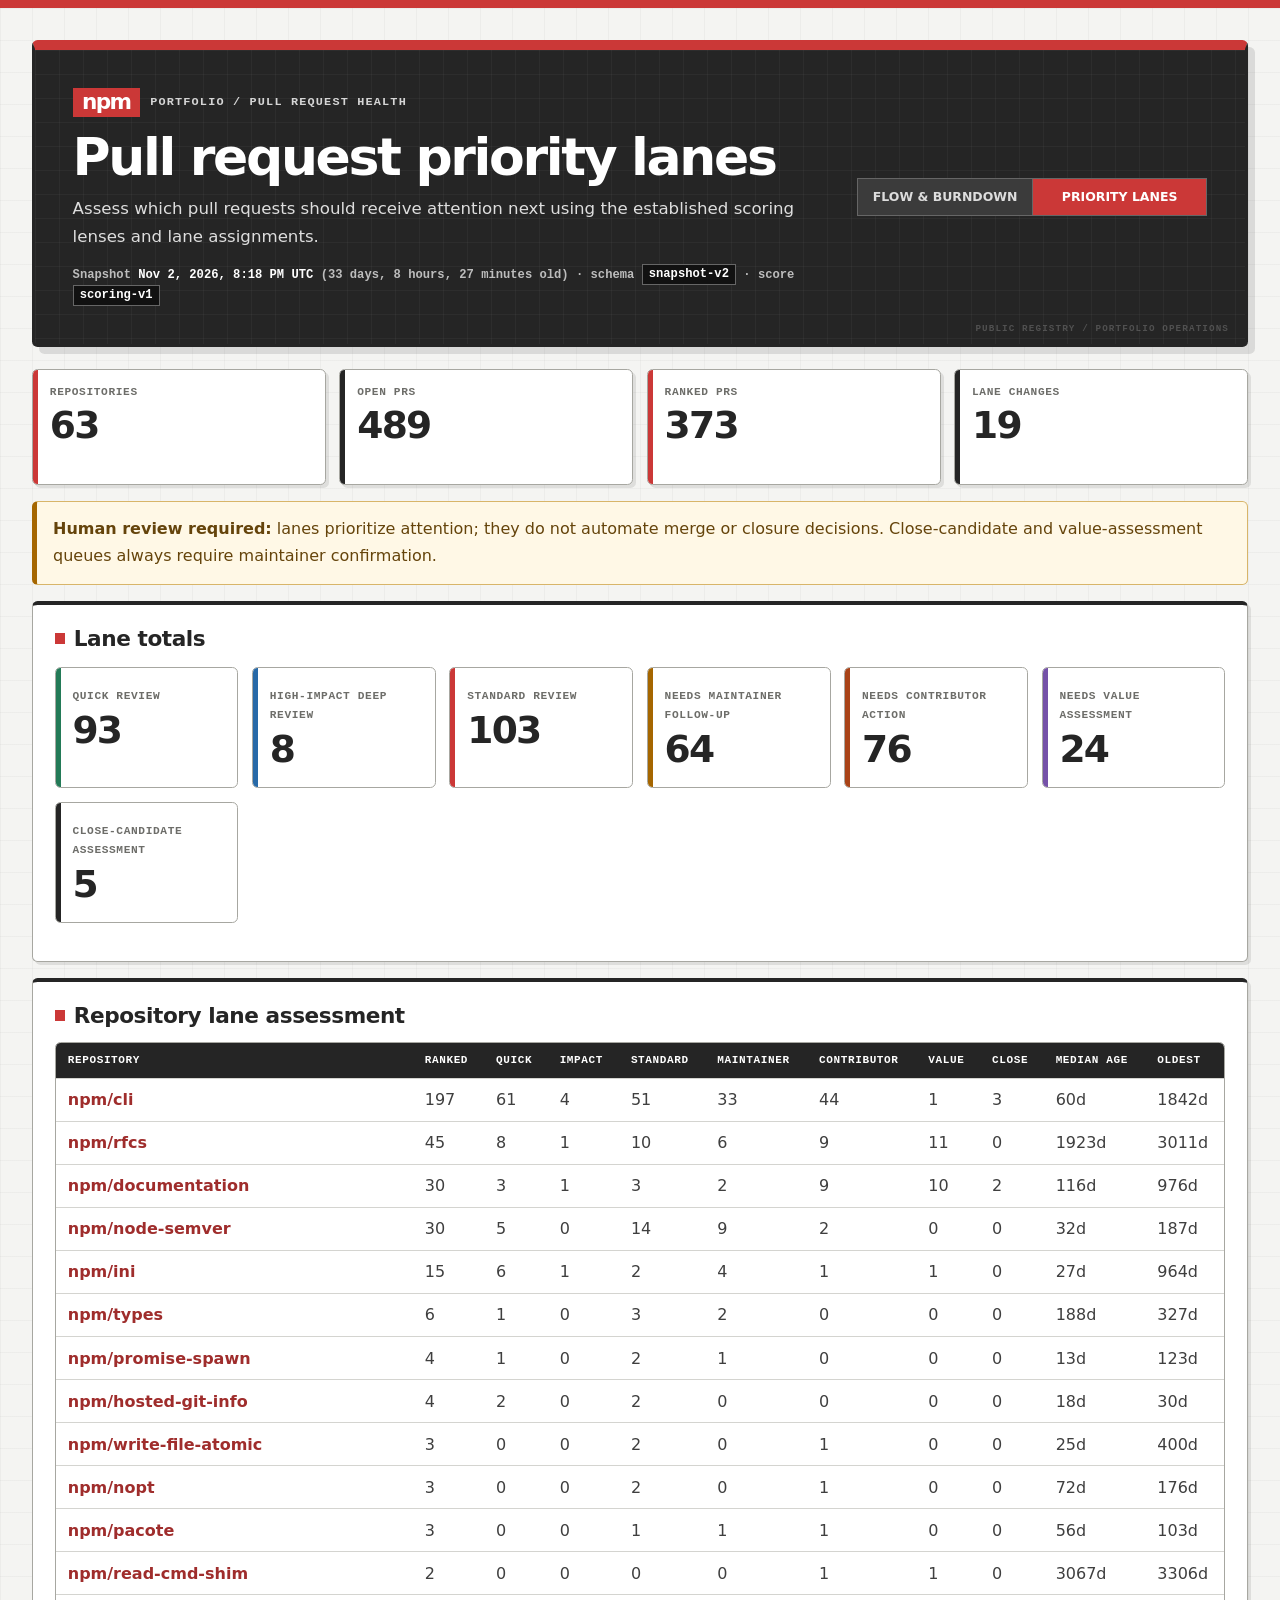
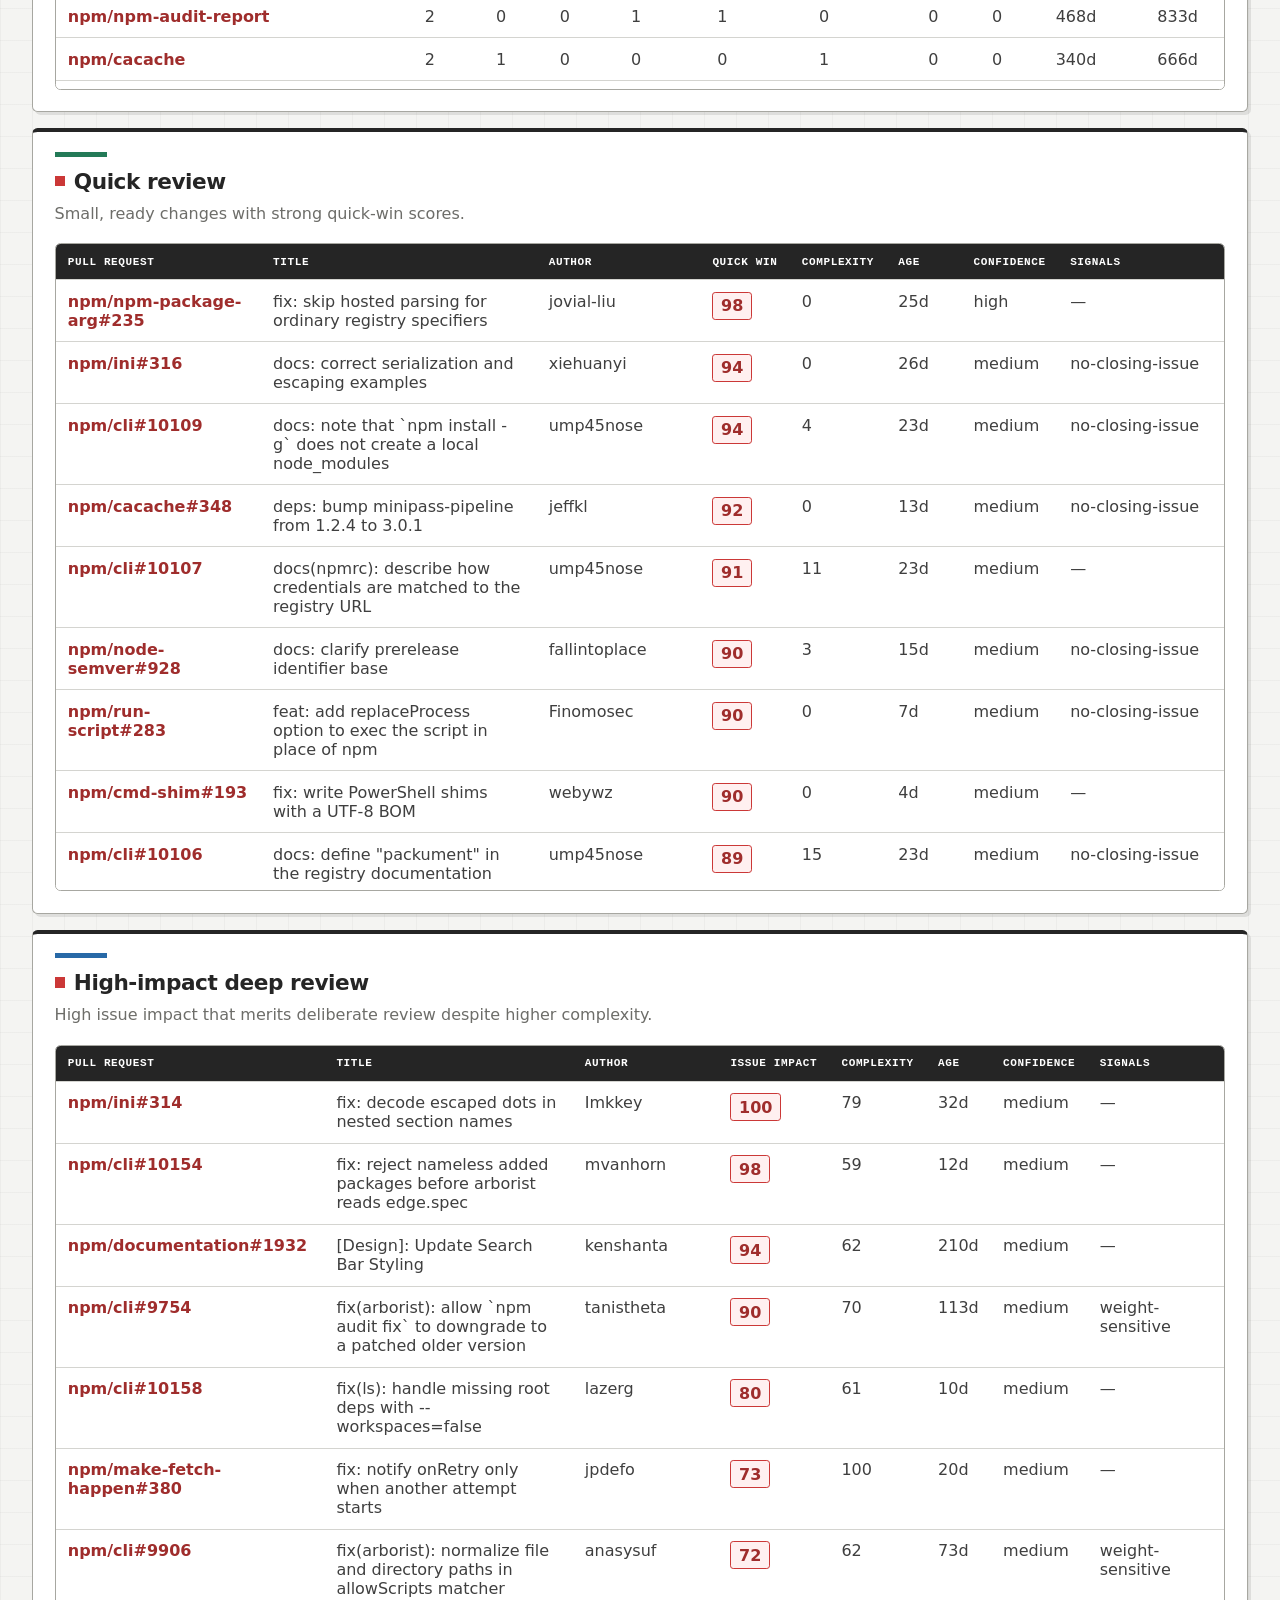
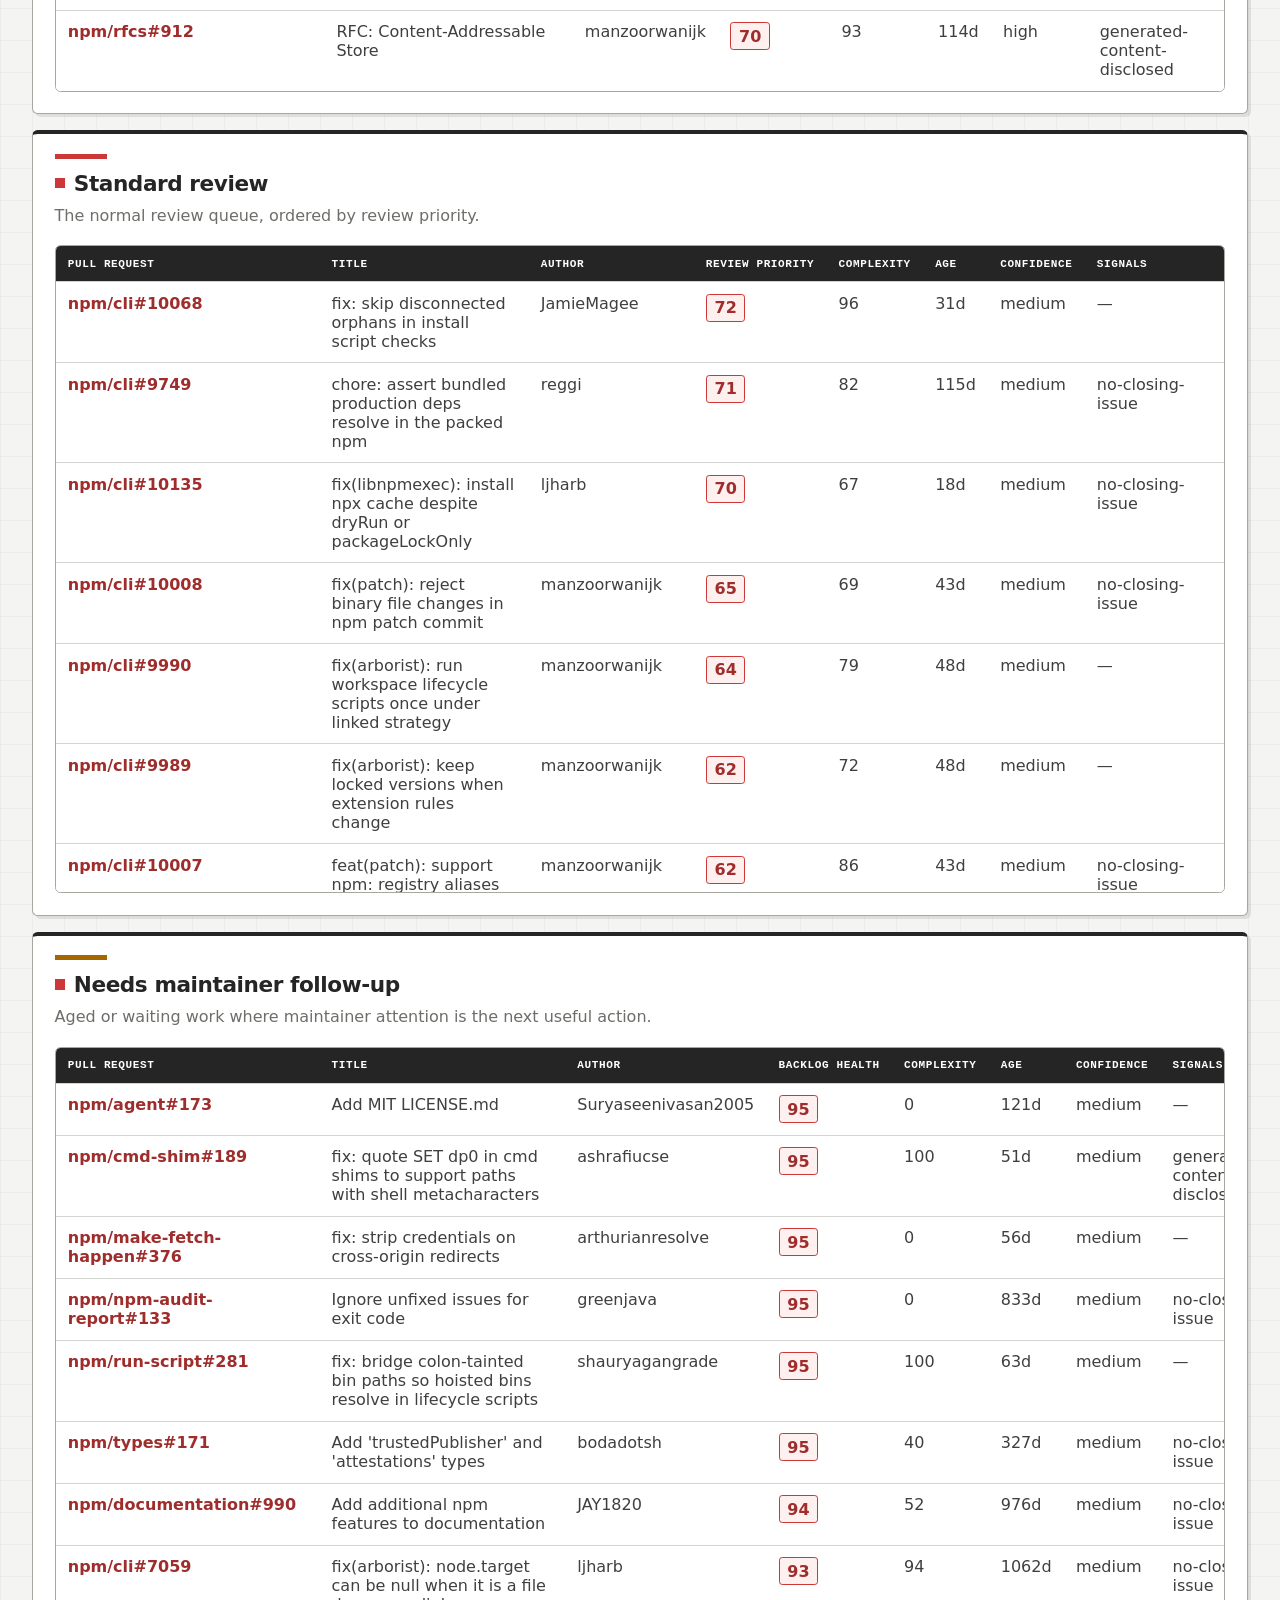
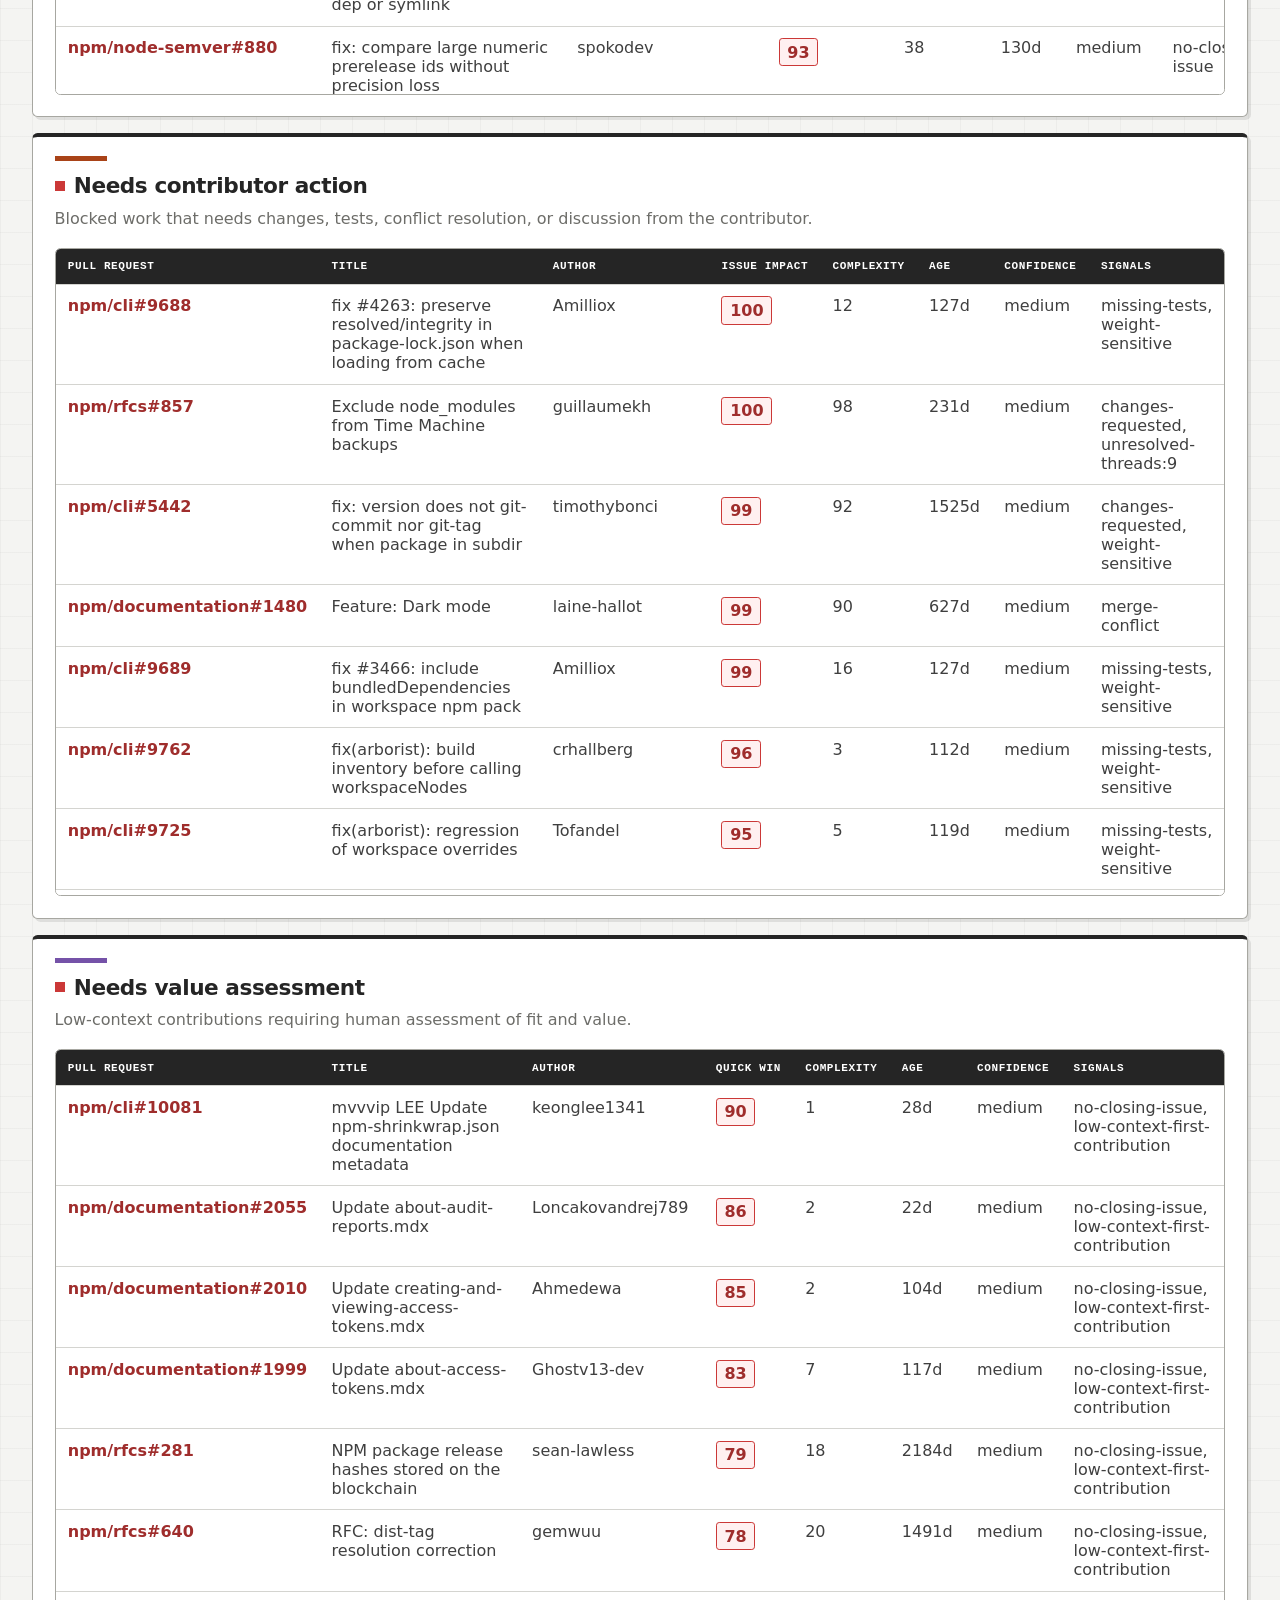
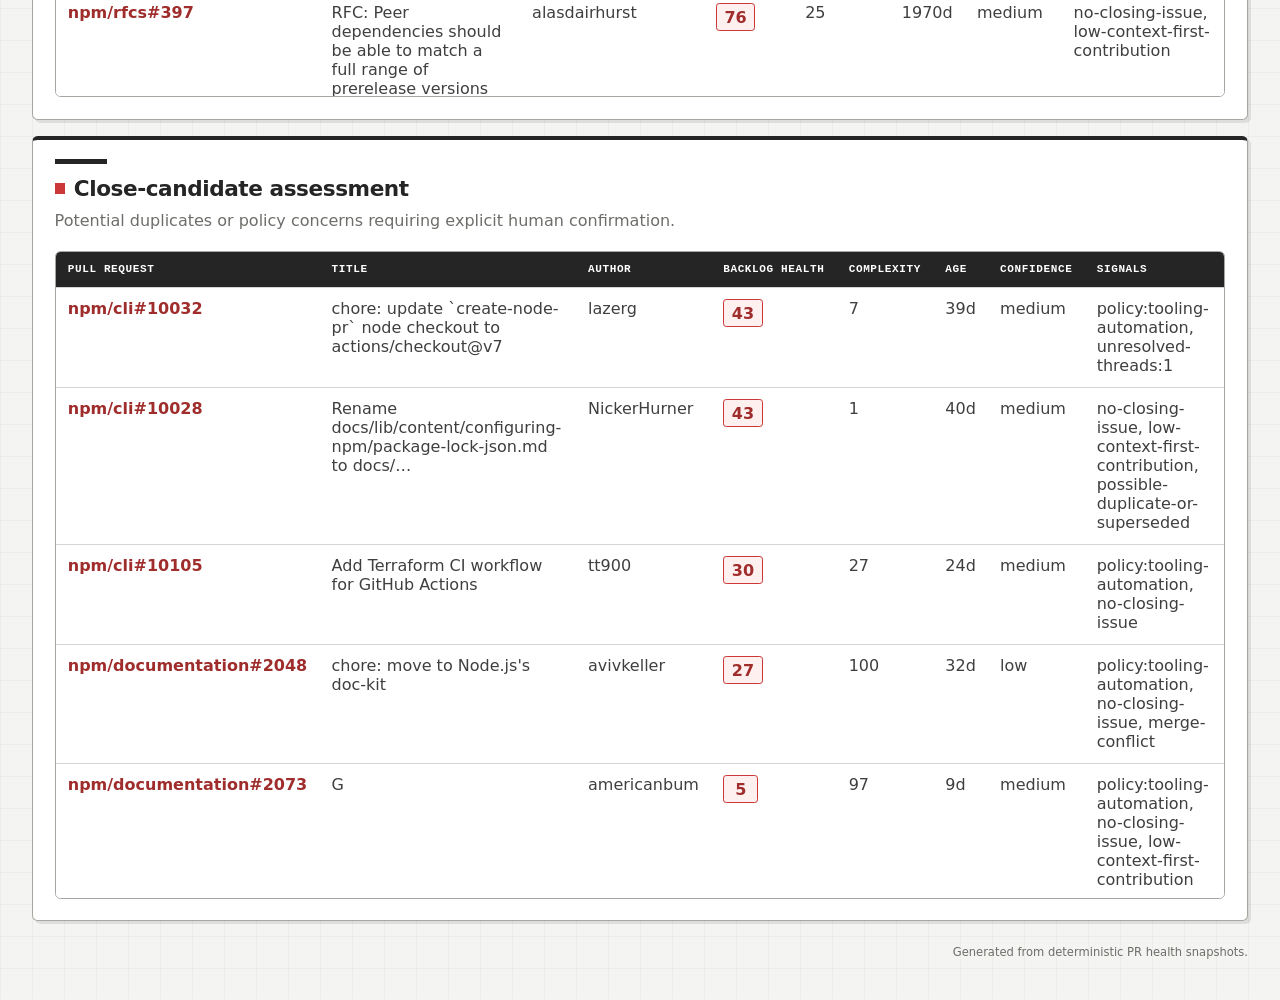
==== commit 319a0108: "chore: update PR health dashboard" ====
--- a/priorities.html
+++ b/priorities.html
@@ -13,7 +13,7 @@
     <h1>Pull request priority lanes</h1>
     <p class="intro">Assess which pull requests should receive attention next using the established scoring lenses and lane assignments.</p>
     <p class="snapshot-meta">Snapshot
-<time id="snapshot-time" datetime="2026-11-02T19:49:23.920Z">2026-11-02T19:49:23.920Z</time>
+<time id="snapshot-time" datetime="2026-11-02T20:18:57.402Z">2026-11-02T20:18:57.402Z</time>
 <span id="snapshot-age"></span> · schema <code>snapshot-v2</code> ·
 score <code>scoring-v1</code></p>
   </div>
@@ -23,14 +23,14 @@
 </nav>
 </header>
 
-<div class="cards"><div class="card"><div>Repositories</div><div class="big">63</div></div><div class="card"><div>Open PRs</div><div class="big">490</div></div><div class="card"><div>Ranked PRs</div><div class="big">374</div></div><div class="card"><div>Lane changes</div><div class="big">36</div></div></div>
+<div class="cards"><div class="card"><div>Repositories</div><div class="big">63</div></div><div class="card"><div>Open PRs</div><div class="big">489</div></div><div class="card"><div>Ranked PRs</div><div class="big">373</div></div><div class="card"><div>Lane changes</div><div class="big">19</div></div></div>
 <p class="note"><strong>Human review required:</strong> lanes prioritize attention; they do not
 automate merge or closure decisions. Close-candidate and value-assessment queues always require
 maintainer confirmation.</p>
-<section><h2>Lane totals</h2><div class="cards"><div class="lane-card" data-lane="quick-review"><a href="#quick-review"><strong>Quick review</strong></a><div class="big">93</div></div><div class="lane-card" data-lane="high-impact-deep-review"><a href="#high-impact-deep-review"><strong>High-impact deep review</strong></a><div class="big">6</div></div><div class="lane-card" data-lane="standard-review"><a href="#standard-review"><strong>Standard review</strong></a><div class="big">100</div></div><div class="lane-card" data-lane="needs-maintainer-follow-up"><a href="#needs-maintainer-follow-up"><strong>Needs maintainer follow-up</strong></a><div class="big">55</div></div><div class="lane-card" data-lane="needs-contributor-action"><a href="#needs-contributor-action"><strong>Needs contributor action</strong></a><div class="big">90</div></div><div class="lane-card" data-lane="needs-value-assessment"><a href="#needs-value-assessment"><strong>Needs value assessment</strong></a><div class="big">24</div></div><div class="lane-card" data-lane="close-candidate-assessment"><a href="#close-candidate-assessment"><strong>Close-candidate assessment</strong></a><div class="big">6</div></div></div></section>
+<section><h2>Lane totals</h2><div class="cards"><div class="lane-card" data-lane="quick-review"><a href="#quick-review"><strong>Quick review</strong></a><div class="big">93</div></div><div class="lane-card" data-lane="high-impact-deep-review"><a href="#high-impact-deep-review"><strong>High-impact deep review</strong></a><div class="big">8</div></div><div class="lane-card" data-lane="standard-review"><a href="#standard-review"><strong>Standard review</strong></a><div class="big">103</div></div><div class="lane-card" data-lane="needs-maintainer-follow-up"><a href="#needs-maintainer-follow-up"><strong>Needs maintainer follow-up</strong></a><div class="big">64</div></div><div class="lane-card" data-lane="needs-contributor-action"><a href="#needs-contributor-action"><strong>Needs contributor action</strong></a><div class="big">76</div></div><div class="lane-card" data-lane="needs-value-assessment"><a href="#needs-value-assessment"><strong>Needs value assessment</strong></a><div class="big">24</div></div><div class="lane-card" data-lane="close-candidate-assessment"><a href="#close-candidate-assessment"><strong>Close-candidate assessment</strong></a><div class="big">5</div></div></div></section>
 <section><h2>Repository lane assessment</h2><div class="table-scroll"><table>
 <thead><tr><th>Repository</th><th>Ranked</th><th title="Quick review">Quick</th><th title="High-impact deep review">Impact</th><th title="Standard review">Standard</th><th title="Needs maintainer follow-up">Maintainer</th><th title="Needs contributor action">Contributor</th><th title="Needs value assessment">Value</th><th title="Close-candidate assessment">Close</th><th>Median age</th><th>Oldest</th></tr></thead><tbody>
-<tr><td><a href="https://github.com/npm/cli">npm/cli</a></td><td>198</td><td>61</td><td>2</td><td>48</td><td>22</td><td>60</td><td>1</td><td>4</td><td>59d</td><td>1842d</td></tr><tr><td><a href="https://github.com/npm/rfcs">npm/rfcs</a></td><td>45</td><td>8</td><td>1</td><td>10</td><td>6</td><td>9</td><td>11</td><td>0</td><td>1923d</td><td>3011d</td></tr><tr><td><a href="https://github.com/npm/documentation">npm/documentation</a></td><td>30</td><td>3</td><td>1</td><td>3</td><td>4</td><td>7</td><td>10</td><td>2</td><td>116d</td><td>976d</td></tr><tr><td><a href="https://github.com/npm/node-semver">npm/node-semver</a></td><td>30</td><td>5</td><td>0</td><td>14</td><td>9</td><td>2</td><td>0</td><td>0</td><td>32d</td><td>187d</td></tr><tr><td><a href="https://github.com/npm/ini">npm/ini</a></td><td>15</td><td>6</td><td>1</td><td>2</td><td>4</td><td>1</td><td>1</td><td>0</td><td>27d</td><td>964d</td></tr><tr><td><a href="https://github.com/npm/types">npm/types</a></td><td>6</td><td>1</td><td>0</td><td>3</td><td>2</td><td>0</td><td>0</td><td>0</td><td>188d</td><td>327d</td></tr><tr><td><a href="https://github.com/npm/promise-spawn">npm/promise-spawn</a></td><td>4</td><td>1</td><td>0</td><td>2</td><td>1</td><td>0</td><td>0</td><td>0</td><td>13d</td><td>123d</td></tr><tr><td><a href="https://github.com/npm/hosted-git-info">npm/hosted-git-info</a></td><td>4</td><td>2</td><td>0</td><td>2</td><td>0</td><td>0</td><td>0</td><td>0</td><td>18d</td><td>30d</td></tr><tr><td><a href="https://github.com/npm/write-file-atomic">npm/write-file-atomic</a></td><td>3</td><td>0</td><td>0</td><td>2</td><td>0</td><td>1</td><td>0</td><td>0</td><td>25d</td><td>400d</td></tr><tr><td><a href="https://github.com/npm/nopt">npm/nopt</a></td><td>3</td><td>0</td><td>0</td><td>2</td><td>0</td><td>1</td><td>0</td><td>0</td><td>72d</td><td>176d</td></tr><tr><td><a href="https://github.com/npm/pacote">npm/pacote</a></td><td>3</td><td>0</td><td>0</td><td>1</td><td>1</td><td>1</td><td>0</td><td>0</td><td>56d</td><td>103d</td></tr><tr><td><a href="https://github.com/npm/read-cmd-shim">npm/read-cmd-shim</a></td><td>2</td><td>0</td><td>0</td><td>0</td><td>0</td><td>1</td><td>1</td><td>0</td><td>3067d</td><td>3306d</td></tr><tr><td><a href="https://github.com/npm/npm-audit-report">npm/npm-audit-report</a></td><td>2</td><td>0</td><td>0</td><td>1</td><td>1</td><td>0</td><td>0</td><td>0</td><td>468d</td><td>833d</td></tr><tr><td><a href="https://github.com/npm/cacache">npm/cacache</a></td><td>2</td><td>1</td><td>0</td><td>0</td><td>0</td><td>1</td><td>0</td><td>0</td><td>340d</td><td>666d</td></tr><tr><td><a href="https://github.com/npm/npm-package-arg">npm/npm-package-arg</a></td><td>2</td><td>1</td><td>0</td><td>0</td><td>0</td><td>1</td><td>0</td><td>0</td><td>201d</td><td>377d</td></tr><tr><td><a href="https://github.com/npm/git">npm/git</a></td><td>2</td><td>0</td><td>0</td><td>0</td><td>1</td><td>1</td><td>0</td><td>0</td><td>325d</td><td>325d</td></tr><tr><td><a href="https://github.com/npm/agent">npm/agent</a></td><td>2</td><td>0</td><td>0</td><td>1</td><td>1</td><td>0</td><td>0</td><td>0</td><td>93d</td><td>121d</td></tr><tr><td><a href="https://github.com/npm/run-script">npm/run-script</a></td><td>2</td><td>1</td><td>0</td><td>0</td><td>1</td><td>0</td><td>0</td><td>0</td><td>35d</td><td>63d</td></tr><tr><td><a href="https://github.com/npm/make-fetch-happen">npm/make-fetch-happen</a></td><td>2</td><td>0</td><td>1</td><td>0</td><td>1</td><td>0</td><td>0</td><td>0</td><td>38d</td><td>56d</td></tr><tr><td><a href="https://github.com/npm/cmd-shim">npm/cmd-shim</a></td><td>2</td><td>1</td><td>0</td><td>0</td><td>1</td><td>0</td><td>0</td><td>0</td><td>27d</td><td>51d</td></tr><tr><td><a href="https://github.com/npm/minify-registry-metadata">npm/minify-registry-metadata</a></td><td>1</td><td>0</td><td>0</td><td>1</td><td>0</td><td>0</td><td>0</td><td>0</td><td>1336d</td><td>1336d</td></tr><tr><td><a href="https://github.com/npm/npm-pick-manifest">npm/npm-pick-manifest</a></td><td>1</td><td>0</td><td>0</td><td>0</td><td>0</td><td>1</td><td>0</td><td>0</td><td>753d</td><td>753d</td></tr><tr><td><a href="https://github.com/npm/validate-npm-package-name">npm/validate-npm-package-name</a></td><td>1</td><td>0</td><td>0</td><td>1</td><td>0</td><td>0</td><td>0</td><td>0</td><td>269d</td><td>269d</td></tr><tr><td><a href="https://github.com/npm/fs">npm/fs</a></td><td>1</td><td>0</td><td>0</td><td>1</td><td>0</td><td>0</td><td>0</td><td>0</td><td>204d</td><td>204d</td></tr><tr><td><a href="https://github.com/npm/minipass-fetch">npm/minipass-fetch</a></td><td>1</td><td>0</td><td>0</td><td>1</td><td>0</td><td>0</td><td>0</td><td>0</td><td>126d</td><td>126d</td></tr><tr><td><a href="https://github.com/npm/npm-install-checks">npm/npm-install-checks</a></td><td>1</td><td>0</td><td>0</td><td>0</td><td>0</td><td>1</td><td>0</td><td>0</td><td>109d</td><td>109d</td></tr><tr><td><a href="https://github.com/npm/redact">npm/redact</a></td><td>1</td><td>0</td><td>0</td><td>0</td><td>0</td><td>1</td><td>0</td><td>0</td><td>95d</td><td>95d</td></tr><tr><td><a href="https://github.com/npm/read">npm/read</a></td><td>1</td><td>0</td><td>0</td><td>0</td><td>0</td><td>1</td><td>0</td><td>0</td><td>86d</td><td>86d</td></tr><tr><td><a href="https://github.com/npm/package-json">npm/package-json</a></td><td>1</td><td>1</td><td>0</td><td>0</td><td>0</td><td>0</td><td>0</td><td>0</td><td>64d</td><td>64d</td></tr><tr><td><a href="https://github.com/npm/metavuln-calculator">npm/metavuln-calculator</a></td><td>1</td><td>0</td><td>0</td><td>1</td><td>0</td><td>0</td><td>0</td><td>0</td><td>28d</td><td>28d</td></tr><tr><td><a href="https://github.com/npm/normalize-package-data">npm/normalize-package-data</a></td><td>1</td><td>0</td><td>0</td><td>1</td><td>0</td><td>0</td><td>0</td><td>0</td><td>27d</td><td>27d</td></tr><tr><td><a href="https://github.com/npm/parse-conflict-json">npm/parse-conflict-json</a></td><td>1</td><td>0</td><td>0</td><td>1</td><td>0</td><td>0</td><td>0</td><td>0</td><td>21d</td><td>21d</td></tr><tr><td><a href="https://github.com/npm/node-which">npm/node-which</a></td><td>1</td><td>0</td><td>0</td><td>1</td><td>0</td><td>0</td><td>0</td><td>0</td><td>17d</td><td>17d</td></tr><tr><td><a href="https://github.com/npm/bin-links">npm/bin-links</a></td><td>1</td><td>0</td><td>0</td><td>1</td><td>0</td><td>0</td><td>0</td><td>0</td><td>7d</td><td>7d</td></tr><tr><td><a href="https://github.com/npm/template-oss">npm/template-oss</a></td><td>1</td><td>1</td><td>0</td><td>0</td><td>0</td><td>0</td><td>0</td><td>0</td><td>7d</td><td>7d</td></tr><tr><td><a href="https://github.com/npm/abbrev-js">npm/abbrev-js</a></td><td>0</td><td>0</td><td>0</td><td>0</td><td>0</td><td>0</td><td>0</td><td>0</td><td>0d</td><td>0d</td></tr><tr><td><a href="https://github.com/npm/eslint-config">npm/eslint-config</a></td><td>0</td><td>0</td><td>0</td><td>0</td><td>0</td><td>0</td><td>0</td><td>0</td><td>0d</td><td>0d</td></tr><tr><td><a href="https://github.com/npm/ignore-walk">npm/ignore-walk</a></td><td>0</td><td>0</td><td>0</td><td>0</td><td>0</td><td>0</td><td>0</td><td>0</td><td>0d</td><td>0d</td></tr><tr><td><a href="https://github.com/npm/init-package-json">npm/init-package-json</a></td><td>0</td><td>0</td><td>0</td><td>0</td><td>0</td><td>0</td><td>0</td><td>0</td><td>0d</td><td>0d</td></tr><tr><td><a href="https://github.com/npm/installed-package-contents">npm/installed-package-contents</a></td><td>0</td><td>0</td><td>0</td><td>0</td><td>0</td><td>0</td><td>0</td><td>0</td><td>0d</td><td>0d</td></tr><tr><td><a href="https://github.com/npm/json-parse-even-better-errors">npm/json-parse-even-better-errors</a></td><td>0</td><td>0</td><td>0</td><td>0</td><td>0</td><td>0</td><td>0</td><td>0</td><td>0d</td><td>0d</td></tr><tr><td><a href="https://github.com/npm/libnpmhook">npm/libnpmhook</a></td><td>0</td><td>0</td><td>0</td><td>0</td><td>0</td><td>0</td><td>0</td><td>0</td><td>0d</td><td>0d</td></tr><tr><td><a href="https://github.com/npm/map-workspaces">npm/map-workspaces</a></td><td>0</td><td>0</td><td>0</td><td>0</td><td>0</td><td>0</td><td>0</td><td>0</td><td>0d</td><td>0d</td></tr><tr><td><a href="https://github.com/npm/mute-stream">npm/mute-stream</a></td><td>0</td><td>0</td><td>0</td><td>0</td><td>0</td><td>0</td><td>0</td><td>0</td><td>0d</td><td>0d</td></tr><tr><td><a href="https://github.com/npm/name-from-folder">npm/name-from-folder</a></td><td>0</td><td>0</td><td>0</td><td>0</td><td>0</td><td>0</td><td>0</td><td>0</td><td>0d</td><td>0d</td></tr><tr><td><a href="https://github.com/npm/node-gyp">npm/node-gyp</a></td><td>0</td><td>0</td><td>0</td><td>0</td><td>0</td><td>0</td><td>0</td><td>0</td><td>0d</td><td>0d</td></tr><tr><td><a href="https://github.com/npm/npm-bundled">npm/npm-bundled</a></td><td>0</td><td>0</td><td>0</td><td>0</td><td>0</td><td>0</td><td>0</td><td>0</td><td>0d</td><td>0d</td></tr><tr><td><a href="https://github.com/npm/npm-install-script">npm/npm-install-script</a></td><td>0</td><td>0</td><td>0</td><td>0</td><td>0</td><td>0</td><td>0</td><td>0</td><td>0d</td><td>0d</td></tr><tr><td><a href="https://github.com/npm/npm-normalize-package-bin">npm/npm-normalize-package-bin</a></td><td>0</td><td>0</td><td>0</td><td>0</td><td>0</td><td>0</td><td>0</td><td>0</td><td>0d</td><td>0d</td></tr><tr><td><a href="https://github.com/npm/npm-packlist">npm/npm-packlist</a></td><td>0</td><td>0</td><td>0</td><td>0</td><td>0</td><td>0</td><td>0</td><td>0</td><td>0d</td><td>0d</td></tr><tr><td><a href="https://github.com/npm/npm-profile">npm/npm-profile</a></td><td>0</td><td>0</td><td>0</td><td>0</td><td>0</td><td>0</td><td>0</td><td>0</td><td>0d</td><td>0d</td></tr><tr><td><a href="https://github.com/npm/npm-registry-fetch">npm/npm-registry-fetch</a></td><td>0</td><td>0</td><td>0</td><td>0</td><td>0</td><td>0</td><td>0</td><td>0</td><td>0d</td><td>0d</td></tr><tr><td><a href="https://github.com/npm/npm-user-validate">npm/npm-user-validate</a></td><td>0</td><td>0</td><td>0</td><td>0</td><td>0</td><td>0</td><td>0</td><td>0</td><td>0d</td><td>0d</td></tr><tr><td><a href="https://github.com/npm/proc-log">npm/proc-log</a></td><td>0</td><td>0</td><td>0</td><td>0</td><td>0</td><td>0</td><td>0</td><td>0</td><td>0d</td><td>0d</td></tr><tr><td><a href="https://github.com/npm/proggy">npm/proggy</a></td><td>0</td><td>0</td><td>0</td><td>0</td><td>0</td><td>0</td><td>0</td><td>0</td><td>0d</td><td>0d</td></tr><tr><td><a href="https://github.com/npm/promzard">npm/promzard</a></td><td>0</td><td>0</td><td>0</td><td>0</td><td>0</td><td>0</td><td>0</td><td>0</td><td>0d</td><td>0d</td></tr><tr><td><a href="https://github.com/npm/query">npm/query</a></td><td>0</td><td>0</td><td>0</td><td>0</td><td>0</td><td>0</td><td>0</td><td>0</td><td>0d</td><td>0d</td></tr><tr><td><a href="https://github.com/npm/read-package-json-fast">npm/read-package-json-fast</a></td><td>0</td><td>0</td><td>0</td><td>0</td><td>0</td><td>0</td><td>0</td><td>0</td><td>0d</td><td>0d</td></tr><tr><td><a href="https://github.com/npm/ssri">npm/ssri</a></td><td>0</td><td>0</td><td>0</td><td>0</td><td>0</td><td>0</td><td>0</td><td>0</td><td>0d</td><td>0d</td></tr><tr><td><a href="https://github.com/npm/stafftools">npm/stafftools</a></td><td>0</td><td>0</td><td>0</td><td>0</td><td>0</td><td>0</td><td>0</td><td>0</td><td>0d</td><td>0d</td></tr><tr><td><a href="https://github.com/npm/statusboard">npm/statusboard</a></td><td>0</td><td>0</td><td>0</td><td>0</td><td>0</td><td>0</td><td>0</td><td>0</td><td>0d</td><td>0d</td></tr><tr><td><a href="https://github.com/npm/unique-filename">npm/unique-filename</a></td><td>0</td><td>0</td><td>0</td><td>0</td><td>0</td><td>0</td><td>0</td><td>0</td><td>0d</td><td>0d</td></tr><tr><td><a href="https://github.com/npm/unique-slug">npm/unique-slug</a></td><td>0</td><td>0</td><td>0</td><td>0</td><td>0</td><td>0</td><td>0</td><td>0</td><td>0d</td><td>0d</td></tr>
+<tr><td><a href="https://github.com/npm/cli">npm/cli</a></td><td>197</td><td>61</td><td>4</td><td>51</td><td>33</td><td>44</td><td>1</td><td>3</td><td>60d</td><td>1842d</td></tr><tr><td><a href="https://github.com/npm/rfcs">npm/rfcs</a></td><td>45</td><td>8</td><td>1</td><td>10</td><td>6</td><td>9</td><td>11</td><td>0</td><td>1923d</td><td>3011d</td></tr><tr><td><a href="https://github.com/npm/documentation">npm/documentation</a></td><td>30</td><td>3</td><td>1</td><td>3</td><td>2</td><td>9</td><td>10</td><td>2</td><td>116d</td><td>976d</td></tr><tr><td><a href="https://github.com/npm/node-semver">npm/node-semver</a></td><td>30</td><td>5</td><td>0</td><td>14</td><td>9</td><td>2</td><td>0</td><td>0</td><td>32d</td><td>187d</td></tr><tr><td><a href="https://github.com/npm/ini">npm/ini</a></td><td>15</td><td>6</td><td>1</td><td>2</td><td>4</td><td>1</td><td>1</td><td>0</td><td>27d</td><td>964d</td></tr><tr><td><a href="https://github.com/npm/types">npm/types</a></td><td>6</td><td>1</td><td>0</td><td>3</td><td>2</td><td>0</td><td>0</td><td>0</td><td>188d</td><td>327d</td></tr><tr><td><a href="https://github.com/npm/promise-spawn">npm/promise-spawn</a></td><td>4</td><td>1</td><td>0</td><td>2</td><td>1</td><td>0</td><td>0</td><td>0</td><td>13d</td><td>123d</td></tr><tr><td><a href="https://github.com/npm/hosted-git-info">npm/hosted-git-info</a></td><td>4</td><td>2</td><td>0</td><td>2</td><td>0</td><td>0</td><td>0</td><td>0</td><td>18d</td><td>30d</td></tr><tr><td><a href="https://github.com/npm/write-file-atomic">npm/write-file-atomic</a></td><td>3</td><td>0</td><td>0</td><td>2</td><td>0</td><td>1</td><td>0</td><td>0</td><td>25d</td><td>400d</td></tr><tr><td><a href="https://github.com/npm/nopt">npm/nopt</a></td><td>3</td><td>0</td><td>0</td><td>2</td><td>0</td><td>1</td><td>0</td><td>0</td><td>72d</td><td>176d</td></tr><tr><td><a href="https://github.com/npm/pacote">npm/pacote</a></td><td>3</td><td>0</td><td>0</td><td>1</td><td>1</td><td>1</td><td>0</td><td>0</td><td>56d</td><td>103d</td></tr><tr><td><a href="https://github.com/npm/read-cmd-shim">npm/read-cmd-shim</a></td><td>2</td><td>0</td><td>0</td><td>0</td><td>0</td><td>1</td><td>1</td><td>0</td><td>3067d</td><td>3306d</td></tr><tr><td><a href="https://github.com/npm/npm-audit-report">npm/npm-audit-report</a></td><td>2</td><td>0</td><td>0</td><td>1</td><td>1</td><td>0</td><td>0</td><td>0</td><td>468d</td><td>833d</td></tr><tr><td><a href="https://github.com/npm/cacache">npm/cacache</a></td><td>2</td><td>1</td><td>0</td><td>0</td><td>0</td><td>1</td><td>0</td><td>0</td><td>340d</td><td>666d</td></tr><tr><td><a href="https://github.com/npm/npm-package-arg">npm/npm-package-arg</a></td><td>2</td><td>1</td><td>0</td><td>0</td><td>0</td><td>1</td><td>0</td><td>0</td><td>201d</td><td>377d</td></tr><tr><td><a href="https://github.com/npm/git">npm/git</a></td><td>2</td><td>0</td><td>0</td><td>0</td><td>1</td><td>1</td><td>0</td><td>0</td><td>325d</td><td>325d</td></tr><tr><td><a href="https://github.com/npm/agent">npm/agent</a></td><td>2</td><td>0</td><td>0</td><td>1</td><td>1</td><td>0</td><td>0</td><td>0</td><td>93d</td><td>121d</td></tr><tr><td><a href="https://github.com/npm/run-script">npm/run-script</a></td><td>2</td><td>1</td><td>0</td><td>0</td><td>1</td><td>0</td><td>0</td><td>0</td><td>35d</td><td>63d</td></tr><tr><td><a href="https://github.com/npm/make-fetch-happen">npm/make-fetch-happen</a></td><td>2</td><td>0</td><td>1</td><td>0</td><td>1</td><td>0</td><td>0</td><td>0</td><td>38d</td><td>56d</td></tr><tr><td><a href="https://github.com/npm/cmd-shim">npm/cmd-shim</a></td><td>2</td><td>1</td><td>0</td><td>0</td><td>1</td><td>0</td><td>0</td><td>0</td><td>27d</td><td>51d</td></tr><tr><td><a href="https://github.com/npm/minify-registry-metadata">npm/minify-registry-metadata</a></td><td>1</td><td>0</td><td>0</td><td>1</td><td>0</td><td>0</td><td>0</td><td>0</td><td>1336d</td><td>1336d</td></tr><tr><td><a href="https://github.com/npm/npm-pick-manifest">npm/npm-pick-manifest</a></td><td>1</td><td>0</td><td>0</td><td>0</td><td>0</td><td>1</td><td>0</td><td>0</td><td>753d</td><td>753d</td></tr><tr><td><a href="https://github.com/npm/validate-npm-package-name">npm/validate-npm-package-name</a></td><td>1</td><td>0</td><td>0</td><td>1</td><td>0</td><td>0</td><td>0</td><td>0</td><td>269d</td><td>269d</td></tr><tr><td><a href="https://github.com/npm/fs">npm/fs</a></td><td>1</td><td>0</td><td>0</td><td>1</td><td>0</td><td>0</td><td>0</td><td>0</td><td>204d</td><td>204d</td></tr><tr><td><a href="https://github.com/npm/minipass-fetch">npm/minipass-fetch</a></td><td>1</td><td>0</td><td>0</td><td>1</td><td>0</td><td>0</td><td>0</td><td>0</td><td>126d</td><td>126d</td></tr><tr><td><a href="https://github.com/npm/npm-install-checks">npm/npm-install-checks</a></td><td>1</td><td>0</td><td>0</td><td>0</td><td>0</td><td>1</td><td>0</td><td>0</td><td>109d</td><td>109d</td></tr><tr><td><a href="https://github.com/npm/redact">npm/redact</a></td><td>1</td><td>0</td><td>0</td><td>0</td><td>0</td><td>1</td><td>0</td><td>0</td><td>95d</td><td>95d</td></tr><tr><td><a href="https://github.com/npm/read">npm/read</a></td><td>1</td><td>0</td><td>0</td><td>0</td><td>0</td><td>1</td><td>0</td><td>0</td><td>86d</td><td>86d</td></tr><tr><td><a href="https://github.com/npm/package-json">npm/package-json</a></td><td>1</td><td>1</td><td>0</td><td>0</td><td>0</td><td>0</td><td>0</td><td>0</td><td>64d</td><td>64d</td></tr><tr><td><a href="https://github.com/npm/metavuln-calculator">npm/metavuln-calculator</a></td><td>1</td><td>0</td><td>0</td><td>1</td><td>0</td><td>0</td><td>0</td><td>0</td><td>28d</td><td>28d</td></tr><tr><td><a href="https://github.com/npm/normalize-package-data">npm/normalize-package-data</a></td><td>1</td><td>0</td><td>0</td><td>1</td><td>0</td><td>0</td><td>0</td><td>0</td><td>27d</td><td>27d</td></tr><tr><td><a href="https://github.com/npm/parse-conflict-json">npm/parse-conflict-json</a></td><td>1</td><td>0</td><td>0</td><td>1</td><td>0</td><td>0</td><td>0</td><td>0</td><td>21d</td><td>21d</td></tr><tr><td><a href="https://github.com/npm/node-which">npm/node-which</a></td><td>1</td><td>0</td><td>0</td><td>1</td><td>0</td><td>0</td><td>0</td><td>0</td><td>17d</td><td>17d</td></tr><tr><td><a href="https://github.com/npm/bin-links">npm/bin-links</a></td><td>1</td><td>0</td><td>0</td><td>1</td><td>0</td><td>0</td><td>0</td><td>0</td><td>7d</td><td>7d</td></tr><tr><td><a href="https://github.com/npm/template-oss">npm/template-oss</a></td><td>1</td><td>1</td><td>0</td><td>0</td><td>0</td><td>0</td><td>0</td><td>0</td><td>7d</td><td>7d</td></tr><tr><td><a href="https://github.com/npm/abbrev-js">npm/abbrev-js</a></td><td>0</td><td>0</td><td>0</td><td>0</td><td>0</td><td>0</td><td>0</td><td>0</td><td>0d</td><td>0d</td></tr><tr><td><a href="https://github.com/npm/eslint-config">npm/eslint-config</a></td><td>0</td><td>0</td><td>0</td><td>0</td><td>0</td><td>0</td><td>0</td><td>0</td><td>0d</td><td>0d</td></tr><tr><td><a href="https://github.com/npm/ignore-walk">npm/ignore-walk</a></td><td>0</td><td>0</td><td>0</td><td>0</td><td>0</td><td>0</td><td>0</td><td>0</td><td>0d</td><td>0d</td></tr><tr><td><a href="https://github.com/npm/init-package-json">npm/init-package-json</a></td><td>0</td><td>0</td><td>0</td><td>0</td><td>0</td><td>0</td><td>0</td><td>0</td><td>0d</td><td>0d</td></tr><tr><td><a href="https://github.com/npm/installed-package-contents">npm/installed-package-contents</a></td><td>0</td><td>0</td><td>0</td><td>0</td><td>0</td><td>0</td><td>0</td><td>0</td><td>0d</td><td>0d</td></tr><tr><td><a href="https://github.com/npm/json-parse-even-better-errors">npm/json-parse-even-better-errors</a></td><td>0</td><td>0</td><td>0</td><td>0</td><td>0</td><td>0</td><td>0</td><td>0</td><td>0d</td><td>0d</td></tr><tr><td><a href="https://github.com/npm/libnpmhook">npm/libnpmhook</a></td><td>0</td><td>0</td><td>0</td><td>0</td><td>0</td><td>0</td><td>0</td><td>0</td><td>0d</td><td>0d</td></tr><tr><td><a href="https://github.com/npm/map-workspaces">npm/map-workspaces</a></td><td>0</td><td>0</td><td>0</td><td>0</td><td>0</td><td>0</td><td>0</td><td>0</td><td>0d</td><td>0d</td></tr><tr><td><a href="https://github.com/npm/mute-stream">npm/mute-stream</a></td><td>0</td><td>0</td><td>0</td><td>0</td><td>0</td><td>0</td><td>0</td><td>0</td><td>0d</td><td>0d</td></tr><tr><td><a href="https://github.com/npm/name-from-folder">npm/name-from-folder</a></td><td>0</td><td>0</td><td>0</td><td>0</td><td>0</td><td>0</td><td>0</td><td>0</td><td>0d</td><td>0d</td></tr><tr><td><a href="https://github.com/npm/node-gyp">npm/node-gyp</a></td><td>0</td><td>0</td><td>0</td><td>0</td><td>0</td><td>0</td><td>0</td><td>0</td><td>0d</td><td>0d</td></tr><tr><td><a href="https://github.com/npm/npm-bundled">npm/npm-bundled</a></td><td>0</td><td>0</td><td>0</td><td>0</td><td>0</td><td>0</td><td>0</td><td>0</td><td>0d</td><td>0d</td></tr><tr><td><a href="https://github.com/npm/npm-install-script">npm/npm-install-script</a></td><td>0</td><td>0</td><td>0</td><td>0</td><td>0</td><td>0</td><td>0</td><td>0</td><td>0d</td><td>0d</td></tr><tr><td><a href="https://github.com/npm/npm-normalize-package-bin">npm/npm-normalize-package-bin</a></td><td>0</td><td>0</td><td>0</td><td>0</td><td>0</td><td>0</td><td>0</td><td>0</td><td>0d</td><td>0d</td></tr><tr><td><a href="https://github.com/npm/npm-packlist">npm/npm-packlist</a></td><td>0</td><td>0</td><td>0</td><td>0</td><td>0</td><td>0</td><td>0</td><td>0</td><td>0d</td><td>0d</td></tr><tr><td><a href="https://github.com/npm/npm-profile">npm/npm-profile</a></td><td>0</td><td>0</td><td>0</td><td>0</td><td>0</td><td>0</td><td>0</td><td>0</td><td>0d</td><td>0d</td></tr><tr><td><a href="https://github.com/npm/npm-registry-fetch">npm/npm-registry-fetch</a></td><td>0</td><td>0</td><td>0</td><td>0</td><td>0</td><td>0</td><td>0</td><td>0</td><td>0d</td><td>0d</td></tr><tr><td><a href="https://github.com/npm/npm-user-validate">npm/npm-user-validate</a></td><td>0</td><td>0</td><td>0</td><td>0</td><td>0</td><td>0</td><td>0</td><td>0</td><td>0d</td><td>0d</td></tr><tr><td><a href="https://github.com/npm/proc-log">npm/proc-log</a></td><td>0</td><td>0</td><td>0</td><td>0</td><td>0</td><td>0</td><td>0</td><td>0</td><td>0d</td><td>0d</td></tr><tr><td><a href="https://github.com/npm/proggy">npm/proggy</a></td><td>0</td><td>0</td><td>0</td><td>0</td><td>0</td><td>0</td><td>0</td><td>0</td><td>0d</td><td>0d</td></tr><tr><td><a href="https://github.com/npm/promzard">npm/promzard</a></td><td>0</td><td>0</td><td>0</td><td>0</td><td>0</td><td>0</td><td>0</td><td>0</td><td>0d</td><td>0d</td></tr><tr><td><a href="https://github.com/npm/query">npm/query</a></td><td>0</td><td>0</td><td>0</td><td>0</td><td>0</td><td>0</td><td>0</td><td>0</td><td>0d</td><td>0d</td></tr><tr><td><a href="https://github.com/npm/read-package-json-fast">npm/read-package-json-fast</a></td><td>0</td><td>0</td><td>0</td><td>0</td><td>0</td><td>0</td><td>0</td><td>0</td><td>0d</td><td>0d</td></tr><tr><td><a href="https://github.com/npm/ssri">npm/ssri</a></td><td>0</td><td>0</td><td>0</td><td>0</td><td>0</td><td>0</td><td>0</td><td>0</td><td>0d</td><td>0d</td></tr><tr><td><a href="https://github.com/npm/stafftools">npm/stafftools</a></td><td>0</td><td>0</td><td>0</td><td>0</td><td>0</td><td>0</td><td>0</td><td>0</td><td>0d</td><td>0d</td></tr><tr><td><a href="https://github.com/npm/statusboard">npm/statusboard</a></td><td>0</td><td>0</td><td>0</td><td>0</td><td>0</td><td>0</td><td>0</td><td>0</td><td>0d</td><td>0d</td></tr><tr><td><a href="https://github.com/npm/unique-filename">npm/unique-filename</a></td><td>0</td><td>0</td><td>0</td><td>0</td><td>0</td><td>0</td><td>0</td><td>0</td><td>0d</td><td>0d</td></tr><tr><td><a href="https://github.com/npm/unique-slug">npm/unique-slug</a></td><td>0</td><td>0</td><td>0</td><td>0</td><td>0</td><td>0</td><td>0</td><td>0</td><td>0d</td><td>0d</td></tr>
 </tbody></table></div></section>
 <section class="priority-queue" data-lane="quick-review" id="quick-review">
 <h2>Quick review</h2>
@@ -39,7 +39,7 @@
 <th>Pull request</th><th>Title</th><th>Author</th><th>Quick win</th>
 <th>Complexity</th><th>Age</th><th>Confidence</th><th>Signals</th>
 </tr></thead><tbody>
-<tr><td><a href="https://github.com/npm/npm-package-arg/pull/235">npm/npm-package-arg#235</a></td><td>fix: skip hosted parsing for ordinary registry specifiers</td><td>jovial-liu</td><td><span class="score">98</span></td><td>0</td><td>25d</td><td>high</td><td>—</td></tr><tr><td><a href="https://github.com/npm/ini/pull/316">npm/ini#316</a></td><td>docs: correct serialization and escaping examples</td><td>xiehuanyi</td><td><span class="score">94</span></td><td>0</td><td>26d</td><td>medium</td><td>no-closing-issue</td></tr><tr><td><a href="https://github.com/npm/cli/pull/10109">npm/cli#10109</a></td><td>docs: note that `npm install -g` does not create a local node_modules</td><td>ump45nose</td><td><span class="score">94</span></td><td>4</td><td>23d</td><td>medium</td><td>no-closing-issue</td></tr><tr><td><a href="https://github.com/npm/cacache/pull/348">npm/cacache#348</a></td><td>deps: bump minipass-pipeline from 1.2.4 to 3.0.1</td><td>jeffkl</td><td><span class="score">92</span></td><td>0</td><td>13d</td><td>medium</td><td>no-closing-issue</td></tr><tr><td><a href="https://github.com/npm/cli/pull/10107">npm/cli#10107</a></td><td>docs(npmrc): describe how credentials are matched to the registry URL</td><td>ump45nose</td><td><span class="score">91</span></td><td>11</td><td>23d</td><td>high</td><td>—</td></tr><tr><td><a href="https://github.com/npm/node-semver/pull/928">npm/node-semver#928</a></td><td>docs: clarify prerelease identifier base</td><td>fallintoplace</td><td><span class="score">90</span></td><td>3</td><td>15d</td><td>medium</td><td>no-closing-issue</td></tr><tr><td><a href="https://github.com/npm/run-script/pull/283">npm/run-script#283</a></td><td>feat: add replaceProcess option to exec the script in place of npm</td><td>Finomosec</td><td><span class="score">90</span></td><td>0</td><td>7d</td><td>medium</td><td>no-closing-issue</td></tr><tr><td><a href="https://github.com/npm/cmd-shim/pull/193">npm/cmd-shim#193</a></td><td>fix: write PowerShell shims with a UTF-8 BOM</td><td>webywz</td><td><span class="score">90</span></td><td>0</td><td>4d</td><td>medium</td><td>—</td></tr><tr><td><a href="https://github.com/npm/cli/pull/10106">npm/cli#10106</a></td><td>docs: define &quot;packument&quot; in the registry documentation</td><td>ump45nose</td><td><span class="score">89</span></td><td>16</td><td>23d</td><td>medium</td><td>no-closing-issue</td></tr><tr><td><a href="https://github.com/npm/hosted-git-info/pull/351">npm/hosted-git-info#351</a></td><td>fix: use ssh.bitbucket.org for Bitbucket SSH URLs</td><td>junaidkhan80121</td><td><span class="score">89</span></td><td>0</td><td>1d</td><td>medium</td><td>—</td></tr><tr><td><a href="https://github.com/npm/cli/pull/10128">npm/cli#10128</a></td><td>fix(arborist): skip bundle checks without an applicable override</td><td>jeffwidman</td><td><span class="score">88</span></td><td>23</td><td>19d</td><td>medium</td><td>no-closing-issue, generated-content-disclosed</td></tr><tr><td><a href="https://github.com/npm/cli/pull/10127">npm/cli#10127</a></td><td>fix(arborist): use a set for bundled-dependency traversal</td><td>jeffwidman</td><td><span class="score">87</span></td><td>27</td><td>19d</td><td>medium</td><td>no-closing-issue, generated-content-disclosed</td></tr><tr><td><a href="https://github.com/npm/rfcs/pull/547">npm/rfcs#547</a></td><td>add &quot;obey user specifier&quot; RFC</td><td>ljharb</td><td><span class="score">87</span></td><td>5</td><td>1705d</td><td>medium</td><td>no-closing-issue</td></tr><tr><td><a href="https://github.com/npm/rfcs/pull/648">npm/rfcs#648</a></td><td>RFC: [improvement] reenable npm cli api access</td><td>ganeshkbhat</td><td><span class="score">86</span></td><td>2</td><td>1468d</td><td>medium</td><td>no-closing-issue</td></tr><tr><td><a href="https://github.com/npm/cli/pull/10115">npm/cli#10115</a></td><td>fix: accept omitted unresolved optional packages in npm ci</td><td>mvanhorn</td><td><span class="score">85</span></td><td>22</td><td>21d</td><td>high</td><td>—</td></tr><tr><td><a href="https://github.com/npm/cli/pull/10075">npm/cli#10075</a></td><td>fix(arborist): guard explicit request edges that have no matching edge</td><td>rubenmarcus</td><td><span class="score">85</span></td><td>20</td><td>29d</td><td>medium</td><td>weight-sensitive</td></tr><tr><td><a href="https://github.com/npm/cli/pull/10132">npm/cli#10132</a></td><td>fix(arborist): skip normalization for canonical ASCII map keys</td><td>jeffwidman</td><td><span class="score">85</span></td><td>25</td><td>18d</td><td>medium</td><td>no-closing-issue</td></tr><tr><td><a href="https://github.com/npm/cli/pull/10047">npm/cli#10047</a></td><td>docs: clarify os/cpu/libc accept string or array</td><td>SatvikMishra08</td><td><span class="score">85</span></td><td>13</td><td>36d</td><td>medium</td><td>weight-sensitive</td></tr><tr><td><a href="https://github.com/npm/ini/pull/318">npm/ini#318</a></td><td>fix: count duplicate keys independently of prototype names</td><td>fhgffy</td><td><span class="score">85</span></td><td>11</td><td>23d</td><td>medium</td><td>no-closing-issue</td></tr><tr><td><a href="https://github.com/npm/cli/pull/10142">npm/cli#10142</a></td><td>fix: preserve array items when deleting named properties</td><td>drawliin</td><td><span class="score">84</span></td><td>21</td><td>14d</td><td>medium</td><td>—</td></tr><tr><td><a href="https://github.com/npm/ini/pull/315">npm/ini#315</a></td><td>fix: strip inline comments after quoted values</td><td>vhinayindia</td><td><span class="score">84</span></td><td>11</td><td>27d</td><td>medium</td><td>—</td></tr><tr><td><a href="https://github.com/npm/cli/pull/9883">npm/cli#9883</a></td><td>docs: fix grammar and missing brackets in document</td><td>minirang</td><td><span class="score">84</span></td><td>15</td><td>78d</td><td>medium</td><td>no-closing-issue</td></tr><tr><td><a href="https://github.com/npm/cli/pull/9764">npm/cli#9764</a></td><td>docs: clarify devDependencies installation for git protocol</td><td>var12958</td><td><span class="score">84</span></td><td>8</td><td>112d</td><td>medium</td><td>no-closing-issue</td></tr><tr><td><a href="https://github.com/npm/cli/pull/10110">npm/cli#10110</a></td><td>docs(arborist): describe yarn and pnpm lockfile support</td><td>ump45nose</td><td><span class="score">83</span></td><td>29</td><td>23d</td><td>high</td><td>—</td></tr><tr><td><a href="https://github.com/npm/cli/pull/10131">npm/cli#10131</a></td><td>fix(arborist): skip named-edge refresh work for empty leaves</td><td>jeffwidman</td><td><span class="score">83</span></td><td>28</td><td>18d</td><td>medium</td><td>no-closing-issue</td></tr><tr><td><a href="https://github.com/npm/cli/pull/9774">npm/cli#9774</a></td><td>fix(config): redact proxy environment credentials</td><td>tianrking</td><td><span class="score">83</span></td><td>10</td><td>109d</td><td>medium</td><td>weight-sensitive</td></tr><tr><td><a href="https://github.com/npm/cli/pull/9986">npm/cli#9986</a></td><td>fix(arborist): keep linked optional peer links that resolve to kept targets</td><td>manzoorwanijk</td><td><span class="score">82</span></td><td>33</td><td>48d</td><td>high</td><td>—</td></tr><tr><td><a href="https://github.com/npm/cli/pull/9780">npm/cli#9780</a></td><td>fix: normalize sbom repository urls</td><td>awnoa</td><td><span class="score">82</span></td><td>18</td><td>108d</td><td>medium</td><td>—</td></tr><tr><td><a href="https://github.com/npm/cli/pull/10198">npm/cli#10198</a></td><td>fix(arborist): ignore inherited properties when reading acceptDependencies</td><td>g0w6y</td><td><span class="score">82</span></td><td>21</td><td>2d</td><td>medium</td><td>no-closing-issue</td></tr><tr><td><a href="https://github.com/npm/cli/pull/9817">npm/cli#9817</a></td><td>docs: document the allowScripts field in package.json</td><td>Nohgh</td><td><span class="score">82</span></td><td>12</td><td>96d</td><td>medium</td><td>no-closing-issue</td></tr>
+<tr><td><a href="https://github.com/npm/npm-package-arg/pull/235">npm/npm-package-arg#235</a></td><td>fix: skip hosted parsing for ordinary registry specifiers</td><td>jovial-liu</td><td><span class="score">98</span></td><td>0</td><td>25d</td><td>high</td><td>—</td></tr><tr><td><a href="https://github.com/npm/ini/pull/316">npm/ini#316</a></td><td>docs: correct serialization and escaping examples</td><td>xiehuanyi</td><td><span class="score">94</span></td><td>0</td><td>26d</td><td>medium</td><td>no-closing-issue</td></tr><tr><td><a href="https://github.com/npm/cli/pull/10109">npm/cli#10109</a></td><td>docs: note that `npm install -g` does not create a local node_modules</td><td>ump45nose</td><td><span class="score">94</span></td><td>4</td><td>23d</td><td>medium</td><td>no-closing-issue</td></tr><tr><td><a href="https://github.com/npm/cacache/pull/348">npm/cacache#348</a></td><td>deps: bump minipass-pipeline from 1.2.4 to 3.0.1</td><td>jeffkl</td><td><span class="score">92</span></td><td>0</td><td>13d</td><td>medium</td><td>no-closing-issue</td></tr><tr><td><a href="https://github.com/npm/cli/pull/10107">npm/cli#10107</a></td><td>docs(npmrc): describe how credentials are matched to the registry URL</td><td>ump45nose</td><td><span class="score">91</span></td><td>11</td><td>23d</td><td>medium</td><td>—</td></tr><tr><td><a href="https://github.com/npm/node-semver/pull/928">npm/node-semver#928</a></td><td>docs: clarify prerelease identifier base</td><td>fallintoplace</td><td><span class="score">90</span></td><td>3</td><td>15d</td><td>medium</td><td>no-closing-issue</td></tr><tr><td><a href="https://github.com/npm/run-script/pull/283">npm/run-script#283</a></td><td>feat: add replaceProcess option to exec the script in place of npm</td><td>Finomosec</td><td><span class="score">90</span></td><td>0</td><td>7d</td><td>medium</td><td>no-closing-issue</td></tr><tr><td><a href="https://github.com/npm/cmd-shim/pull/193">npm/cmd-shim#193</a></td><td>fix: write PowerShell shims with a UTF-8 BOM</td><td>webywz</td><td><span class="score">90</span></td><td>0</td><td>4d</td><td>medium</td><td>—</td></tr><tr><td><a href="https://github.com/npm/cli/pull/10106">npm/cli#10106</a></td><td>docs: define &quot;packument&quot; in the registry documentation</td><td>ump45nose</td><td><span class="score">89</span></td><td>15</td><td>23d</td><td>medium</td><td>no-closing-issue</td></tr><tr><td><a href="https://github.com/npm/hosted-git-info/pull/351">npm/hosted-git-info#351</a></td><td>fix: use ssh.bitbucket.org for Bitbucket SSH URLs</td><td>junaidkhan80121</td><td><span class="score">89</span></td><td>0</td><td>1d</td><td>medium</td><td>—</td></tr><tr><td><a href="https://github.com/npm/cli/pull/10128">npm/cli#10128</a></td><td>fix(arborist): skip bundle checks without an applicable override</td><td>jeffwidman</td><td><span class="score">88</span></td><td>23</td><td>19d</td><td>medium</td><td>no-closing-issue, generated-content-disclosed</td></tr><tr><td><a href="https://github.com/npm/rfcs/pull/547">npm/rfcs#547</a></td><td>add &quot;obey user specifier&quot; RFC</td><td>ljharb</td><td><span class="score">87</span></td><td>5</td><td>1705d</td><td>medium</td><td>no-closing-issue</td></tr><tr><td><a href="https://github.com/npm/cli/pull/10127">npm/cli#10127</a></td><td>fix(arborist): use a set for bundled-dependency traversal</td><td>jeffwidman</td><td><span class="score">86</span></td><td>27</td><td>19d</td><td>medium</td><td>no-closing-issue, generated-content-disclosed</td></tr><tr><td><a href="https://github.com/npm/rfcs/pull/648">npm/rfcs#648</a></td><td>RFC: [improvement] reenable npm cli api access</td><td>ganeshkbhat</td><td><span class="score">86</span></td><td>2</td><td>1468d</td><td>medium</td><td>no-closing-issue</td></tr><tr><td><a href="https://github.com/npm/cli/pull/10115">npm/cli#10115</a></td><td>fix: accept omitted unresolved optional packages in npm ci</td><td>mvanhorn</td><td><span class="score">85</span></td><td>22</td><td>21d</td><td>medium</td><td>—</td></tr><tr><td><a href="https://github.com/npm/cli/pull/10132">npm/cli#10132</a></td><td>fix(arborist): skip normalization for canonical ASCII map keys</td><td>jeffwidman</td><td><span class="score">85</span></td><td>25</td><td>18d</td><td>medium</td><td>no-closing-issue</td></tr><tr><td><a href="https://github.com/npm/cli/pull/10047">npm/cli#10047</a></td><td>docs: clarify os/cpu/libc accept string or array</td><td>SatvikMishra08</td><td><span class="score">85</span></td><td>13</td><td>36d</td><td>medium</td><td>—</td></tr><tr><td><a href="https://github.com/npm/ini/pull/318">npm/ini#318</a></td><td>fix: count duplicate keys independently of prototype names</td><td>fhgffy</td><td><span class="score">85</span></td><td>11</td><td>23d</td><td>medium</td><td>no-closing-issue</td></tr><tr><td><a href="https://github.com/npm/cli/pull/10075">npm/cli#10075</a></td><td>fix(arborist): guard explicit request edges that have no matching edge</td><td>rubenmarcus</td><td><span class="score">84</span></td><td>20</td><td>29d</td><td>medium</td><td>—</td></tr><tr><td><a href="https://github.com/npm/ini/pull/315">npm/ini#315</a></td><td>fix: strip inline comments after quoted values</td><td>vhinayindia</td><td><span class="score">84</span></td><td>11</td><td>27d</td><td>medium</td><td>—</td></tr><tr><td><a href="https://github.com/npm/cli/pull/9883">npm/cli#9883</a></td><td>docs: fix grammar and missing brackets in document</td><td>minirang</td><td><span class="score">84</span></td><td>15</td><td>78d</td><td>medium</td><td>no-closing-issue</td></tr><tr><td><a href="https://github.com/npm/cli/pull/9764">npm/cli#9764</a></td><td>docs: clarify devDependencies installation for git protocol</td><td>var12958</td><td><span class="score">84</span></td><td>8</td><td>112d</td><td>medium</td><td>no-closing-issue</td></tr><tr><td><a href="https://github.com/npm/cli/pull/9774">npm/cli#9774</a></td><td>fix(config): redact proxy environment credentials</td><td>tianrking</td><td><span class="score">84</span></td><td>9</td><td>109d</td><td>medium</td><td>—</td></tr><tr><td><a href="https://github.com/npm/cli/pull/10110">npm/cli#10110</a></td><td>docs(arborist): describe yarn and pnpm lockfile support</td><td>ump45nose</td><td><span class="score">83</span></td><td>29</td><td>23d</td><td>medium</td><td>—</td></tr><tr><td><a href="https://github.com/npm/cli/pull/10131">npm/cli#10131</a></td><td>fix(arborist): skip named-edge refresh work for empty leaves</td><td>jeffwidman</td><td><span class="score">83</span></td><td>28</td><td>18d</td><td>medium</td><td>no-closing-issue</td></tr><tr><td><a href="https://github.com/npm/cli/pull/10142">npm/cli#10142</a></td><td>fix: preserve array items when deleting named properties</td><td>drawliin</td><td><span class="score">83</span></td><td>20</td><td>14d</td><td>medium</td><td>weight-sensitive</td></tr><tr><td><a href="https://github.com/npm/cli/pull/9986">npm/cli#9986</a></td><td>fix(arborist): keep linked optional peer links that resolve to kept targets</td><td>manzoorwanijk</td><td><span class="score">82</span></td><td>33</td><td>48d</td><td>medium</td><td>—</td></tr><tr><td><a href="https://github.com/npm/cli/pull/9780">npm/cli#9780</a></td><td>fix: normalize sbom repository urls</td><td>awnoa</td><td><span class="score">82</span></td><td>18</td><td>108d</td><td>medium</td><td>—</td></tr><tr><td><a href="https://github.com/npm/cli/pull/10198">npm/cli#10198</a></td><td>fix(arborist): ignore inherited properties when reading acceptDependencies</td><td>g0w6y</td><td><span class="score">82</span></td><td>21</td><td>2d</td><td>medium</td><td>no-closing-issue</td></tr><tr><td><a href="https://github.com/npm/cli/pull/9817">npm/cli#9817</a></td><td>docs: document the allowScripts field in package.json</td><td>Nohgh</td><td><span class="score">82</span></td><td>12</td><td>96d</td><td>medium</td><td>no-closing-issue</td></tr>
 </tbody></table></div>
 </section><section class="priority-queue" data-lane="high-impact-deep-review" id="high-impact-deep-review">
 <h2>High-impact deep review</h2>
@@ -48,7 +48,7 @@
 <th>Pull request</th><th>Title</th><th>Author</th><th>Issue impact</th>
 <th>Complexity</th><th>Age</th><th>Confidence</th><th>Signals</th>
 </tr></thead><tbody>
-<tr><td><a href="https://github.com/npm/ini/pull/314">npm/ini#314</a></td><td>fix: decode escaped dots in nested section names</td><td>Imkkey</td><td><span class="score">100</span></td><td>79</td><td>32d</td><td>medium</td><td>—</td></tr><tr><td><a href="https://github.com/npm/cli/pull/10154">npm/cli#10154</a></td><td>fix: reject nameless added packages before arborist reads edge.spec</td><td>mvanhorn</td><td><span class="score">98</span></td><td>59</td><td>12d</td><td>high</td><td>—</td></tr><tr><td><a href="https://github.com/npm/documentation/pull/1932">npm/documentation#1932</a></td><td>[Design]: Update Search Bar Styling</td><td>kenshanta</td><td><span class="score">94</span></td><td>62</td><td>210d</td><td>medium</td><td>—</td></tr><tr><td><a href="https://github.com/npm/cli/pull/10158">npm/cli#10158</a></td><td>fix(ls): handle missing root deps with --workspaces=false</td><td>lazerg</td><td><span class="score">80</span></td><td>61</td><td>10d</td><td>high</td><td>—</td></tr><tr><td><a href="https://github.com/npm/make-fetch-happen/pull/380">npm/make-fetch-happen#380</a></td><td>fix: notify onRetry only when another attempt starts</td><td>jpdefo</td><td><span class="score">73</span></td><td>100</td><td>20d</td><td>medium</td><td>—</td></tr><tr><td><a href="https://github.com/npm/rfcs/pull/912">npm/rfcs#912</a></td><td>RFC: Content-Addressable Store</td><td>manzoorwanijk</td><td><span class="score">70</span></td><td>93</td><td>114d</td><td>medium</td><td>generated-content-disclosed</td></tr>
+<tr><td><a href="https://github.com/npm/ini/pull/314">npm/ini#314</a></td><td>fix: decode escaped dots in nested section names</td><td>Imkkey</td><td><span class="score">100</span></td><td>79</td><td>32d</td><td>medium</td><td>—</td></tr><tr><td><a href="https://github.com/npm/cli/pull/10154">npm/cli#10154</a></td><td>fix: reject nameless added packages before arborist reads edge.spec</td><td>mvanhorn</td><td><span class="score">98</span></td><td>59</td><td>12d</td><td>medium</td><td>—</td></tr><tr><td><a href="https://github.com/npm/documentation/pull/1932">npm/documentation#1932</a></td><td>[Design]: Update Search Bar Styling</td><td>kenshanta</td><td><span class="score">94</span></td><td>62</td><td>210d</td><td>medium</td><td>—</td></tr><tr><td><a href="https://github.com/npm/cli/pull/9754">npm/cli#9754</a></td><td>fix(arborist): allow `npm audit fix` to downgrade to a patched older version</td><td>tanistheta</td><td><span class="score">90</span></td><td>70</td><td>113d</td><td>medium</td><td>weight-sensitive</td></tr><tr><td><a href="https://github.com/npm/cli/pull/10158">npm/cli#10158</a></td><td>fix(ls): handle missing root deps with --workspaces=false</td><td>lazerg</td><td><span class="score">80</span></td><td>61</td><td>10d</td><td>medium</td><td>—</td></tr><tr><td><a href="https://github.com/npm/make-fetch-happen/pull/380">npm/make-fetch-happen#380</a></td><td>fix: notify onRetry only when another attempt starts</td><td>jpdefo</td><td><span class="score">73</span></td><td>100</td><td>20d</td><td>medium</td><td>—</td></tr><tr><td><a href="https://github.com/npm/cli/pull/9906">npm/cli#9906</a></td><td>fix(arborist): normalize file and directory paths in allowScripts matcher</td><td>anasysuf</td><td><span class="score">72</span></td><td>62</td><td>73d</td><td>medium</td><td>weight-sensitive</td></tr><tr><td><a href="https://github.com/npm/rfcs/pull/912">npm/rfcs#912</a></td><td>RFC: Content-Addressable Store</td><td>manzoorwanijk</td><td><span class="score">70</span></td><td>93</td><td>114d</td><td>high</td><td>generated-content-disclosed</td></tr>
 </tbody></table></div>
 </section><section class="priority-queue" data-lane="standard-review" id="standard-review">
 <h2>Standard review</h2>
@@ -57,7 +57,7 @@
 <th>Pull request</th><th>Title</th><th>Author</th><th>Review priority</th>
 <th>Complexity</th><th>Age</th><th>Confidence</th><th>Signals</th>
 </tr></thead><tbody>
-<tr><td><a href="https://github.com/npm/cli/pull/10068">npm/cli#10068</a></td><td>fix: skip disconnected orphans in install script checks</td><td>JamieMagee</td><td><span class="score">72</span></td><td>96</td><td>31d</td><td>high</td><td>—</td></tr><tr><td><a href="https://github.com/npm/cli/pull/9749">npm/cli#9749</a></td><td>chore: assert bundled production deps resolve in the packed npm</td><td>reggi</td><td><span class="score">71</span></td><td>82</td><td>115d</td><td>medium</td><td>no-closing-issue</td></tr><tr><td><a href="https://github.com/npm/cli/pull/10135">npm/cli#10135</a></td><td>fix(libnpmexec): install npx cache despite dryRun or packageLockOnly</td><td>ljharb</td><td><span class="score">70</span></td><td>68</td><td>18d</td><td>medium</td><td>no-closing-issue</td></tr><tr><td><a href="https://github.com/npm/cli/pull/10008">npm/cli#10008</a></td><td>fix(patch): reject binary file changes in npm patch commit</td><td>manzoorwanijk</td><td><span class="score">65</span></td><td>69</td><td>42d</td><td>medium</td><td>no-closing-issue</td></tr><tr><td><a href="https://github.com/npm/cli/pull/9990">npm/cli#9990</a></td><td>fix(arborist): run workspace lifecycle scripts once under linked strategy</td><td>manzoorwanijk</td><td><span class="score">64</span></td><td>79</td><td>48d</td><td>high</td><td>—</td></tr><tr><td><a href="https://github.com/npm/cli/pull/9989">npm/cli#9989</a></td><td>fix(arborist): keep locked versions when extension rules change</td><td>manzoorwanijk</td><td><span class="score">62</span></td><td>73</td><td>48d</td><td>high</td><td>—</td></tr><tr><td><a href="https://github.com/npm/cli/pull/10007">npm/cli#10007</a></td><td>feat(patch): support npm: registry aliases in npm patch</td><td>manzoorwanijk</td><td><span class="score">62</span></td><td>86</td><td>43d</td><td>medium</td><td>no-closing-issue</td></tr><tr><td><a href="https://github.com/npm/bin-links/pull/196">npm/bin-links#196</a></td><td>chore: complete tap 20 migration</td><td>martinrrm</td><td><span class="score">60</span></td><td>50</td><td>7d</td><td>medium</td><td>no-closing-issue</td></tr><tr><td><a href="https://github.com/npm/cli/pull/9983">npm/cli#9983</a></td><td>fix(arborist): validate linked store deps against the store package</td><td>manzoorwanijk</td><td><span class="score">60</span></td><td>83</td><td>48d</td><td>high</td><td>—</td></tr><tr><td><a href="https://github.com/npm/cli/pull/9988">npm/cli#9988</a></td><td>fix: print ERESOLVE for dense dependents graphs instead of exiting silently</td><td>manzoorwanijk</td><td><span class="score">60</span></td><td>84</td><td>48d</td><td>high</td><td>—</td></tr><tr><td><a href="https://github.com/npm/pacote/pull/523">npm/pacote#523</a></td><td>fix: revalidate cached packuments on ETARGET</td><td>Om-singhaI</td><td><span class="score">60</span></td><td>50</td><td>10d</td><td>medium</td><td>—</td></tr><tr><td><a href="https://github.com/npm/cli/pull/10196">npm/cli#10196</a></td><td>fix(arborist): omit linked packages&#39; dev deps from `npm audit --omit`</td><td>ljharb</td><td><span class="score">59</span></td><td>70</td><td>3d</td><td>high</td><td>—</td></tr><tr><td><a href="https://github.com/npm/cli/pull/10049">npm/cli#10049</a></td><td>feat: add auto-install-peers to opt out of auto-installing peer dependencies</td><td>manzoorwanijk</td><td><span class="score">58</span></td><td>98</td><td>34d</td><td>medium</td><td>no-closing-issue</td></tr><tr><td><a href="https://github.com/npm/cli/pull/10164">npm/cli#10164</a></td><td>fix(arborist): preserve root peer sets during forced updates</td><td>umtong</td><td><span class="score">57</span></td><td>51</td><td>7d</td><td>medium</td><td>generated-content-disclosed, weight-sensitive</td></tr><tr><td><a href="https://github.com/npm/rfcs/pull/911">npm/rfcs#911</a></td><td>RFC: Global Virtual Store for Linked Installs</td><td>manzoorwanijk</td><td><span class="score">56</span></td><td>68</td><td>114d</td><td>medium</td><td>no-closing-issue, generated-content-disclosed</td></tr><tr><td><a href="https://github.com/npm/promise-spawn/pull/163">npm/promise-spawn#163</a></td><td>fix: resolve the shell from a trusted PATH</td><td>JamieMagee</td><td><span class="score">55</span></td><td>100</td><td>123d</td><td>medium</td><td>no-closing-issue</td></tr><tr><td><a href="https://github.com/npm/cli/pull/9971">npm/cli#9971</a></td><td>fix(arborist): re-resolve stale git refs and commit SHAs</td><td>rijildaniel</td><td><span class="score">53</span></td><td>63</td><td>49d</td><td>high</td><td>—</td></tr><tr><td><a href="https://github.com/npm/cli/pull/10192">npm/cli#10192</a></td><td>fix: prompt on stderr and gate OTP on stderr TTY</td><td>ump45nose</td><td><span class="score">53</span></td><td>64</td><td>4d</td><td>high</td><td>generated-content-disclosed</td></tr><tr><td><a href="https://github.com/npm/cli/pull/10185">npm/cli#10185</a></td><td>chore: assert resolved values instead of using t.resolves</td><td>oBusk</td><td><span class="score">52</span></td><td>60</td><td>5d</td><td>medium</td><td>no-closing-issue, weight-sensitive</td></tr><tr><td><a href="https://github.com/npm/cli/pull/10186">npm/cli#10186</a></td><td>fix(arborist): recover prepare scripts for git deps from disk</td><td>ump45nose</td><td><span class="score">52</span></td><td>76</td><td>5d</td><td>high</td><td>weight-sensitive</td></tr><tr><td><a href="https://github.com/npm/cli/pull/9741">npm/cli#9741</a></td><td>fix(diff): strip control chars from generated diff headers</td><td>ubeddulla</td><td><span class="score">50</span></td><td>78</td><td>116d</td><td>medium</td><td>no-closing-issue, weight-sensitive</td></tr><tr><td><a href="https://github.com/npm/cli/pull/9945">npm/cli#9945</a></td><td>fix: report blocked install scripts when reify or a root script fails</td><td>lazerg</td><td><span class="score">50</span></td><td>90</td><td>60d</td><td>high</td><td>weight-sensitive</td></tr><tr><td><a href="https://github.com/npm/cli/pull/10138">npm/cli#10138</a></td><td>fix(arborist): keep an override written in two scopes on a shared node</td><td>ump45nose</td><td><span class="score">50</span></td><td>58</td><td>17d</td><td>medium</td><td>—</td></tr><tr><td><a href="https://github.com/npm/cli/pull/10145">npm/cli#10145</a></td><td>fix: exempt explicit tarball targets from allow-file</td><td>lazerg</td><td><span class="score">50</span></td><td>76</td><td>13d</td><td>high</td><td>weight-sensitive</td></tr><tr><td><a href="https://github.com/npm/node-semver/pull/931">npm/node-semver#931</a></td><td>fix: reject numeric segments after x-ranges in tilde and caret ranges</td><td>Enesuygurs</td><td><span class="score">50</span></td><td>31</td><td>10d</td><td>medium</td><td>no-closing-issue</td></tr><tr><td><a href="https://github.com/npm/cli/pull/10067">npm/cli#10067</a></td><td>fix(arborist): prune shadowed hoisted deps, defer workspace deps</td><td>Saibamen</td><td><span class="score">49</span></td><td>90</td><td>31d</td><td>high</td><td>—</td></tr><tr><td><a href="https://github.com/npm/documentation/pull/2002">npm/documentation#2002</a></td><td>deps: remove postcss-import and postcss-preset-env</td><td>reggi</td><td><span class="score">49</span></td><td>93</td><td>115d</td><td>medium</td><td>no-closing-issue</td></tr><tr><td><a href="https://github.com/npm/node-semver/pull/914">npm/node-semver#914</a></td><td>fix: reject empty range intersections with wildcards</td><td>FanWu-ai</td><td><span class="score">49</span></td><td>41</td><td>28d</td><td>medium</td><td>—</td></tr><tr><td><a href="https://github.com/npm/node-semver/pull/935">npm/node-semver#935</a></td><td>fix: keep the Comparator options when building a Range</td><td>MFA-G</td><td><span class="score">49</span></td><td>34</td><td>5d</td><td>medium</td><td>—</td></tr><tr><td><a href="https://github.com/npm/cli/pull/9875">npm/cli#9875</a></td><td>fix(arborist): prefer direct dependency bins</td><td>sanjayamaharjancodes</td><td><span class="score">48</span></td><td>54</td><td>80d</td><td>medium</td><td>weight-sensitive</td></tr>
+<tr><td><a href="https://github.com/npm/cli/pull/10068">npm/cli#10068</a></td><td>fix: skip disconnected orphans in install script checks</td><td>JamieMagee</td><td><span class="score">72</span></td><td>96</td><td>31d</td><td>medium</td><td>—</td></tr><tr><td><a href="https://github.com/npm/cli/pull/9749">npm/cli#9749</a></td><td>chore: assert bundled production deps resolve in the packed npm</td><td>reggi</td><td><span class="score">71</span></td><td>82</td><td>115d</td><td>medium</td><td>no-closing-issue</td></tr><tr><td><a href="https://github.com/npm/cli/pull/10135">npm/cli#10135</a></td><td>fix(libnpmexec): install npx cache despite dryRun or packageLockOnly</td><td>ljharb</td><td><span class="score">70</span></td><td>67</td><td>18d</td><td>medium</td><td>no-closing-issue</td></tr><tr><td><a href="https://github.com/npm/cli/pull/10008">npm/cli#10008</a></td><td>fix(patch): reject binary file changes in npm patch commit</td><td>manzoorwanijk</td><td><span class="score">65</span></td><td>69</td><td>43d</td><td>medium</td><td>no-closing-issue</td></tr><tr><td><a href="https://github.com/npm/cli/pull/9990">npm/cli#9990</a></td><td>fix(arborist): run workspace lifecycle scripts once under linked strategy</td><td>manzoorwanijk</td><td><span class="score">64</span></td><td>79</td><td>48d</td><td>medium</td><td>—</td></tr><tr><td><a href="https://github.com/npm/cli/pull/9989">npm/cli#9989</a></td><td>fix(arborist): keep locked versions when extension rules change</td><td>manzoorwanijk</td><td><span class="score">62</span></td><td>72</td><td>48d</td><td>medium</td><td>—</td></tr><tr><td><a href="https://github.com/npm/cli/pull/10007">npm/cli#10007</a></td><td>feat(patch): support npm: registry aliases in npm patch</td><td>manzoorwanijk</td><td><span class="score">62</span></td><td>86</td><td>43d</td><td>medium</td><td>no-closing-issue</td></tr><tr><td><a href="https://github.com/npm/bin-links/pull/196">npm/bin-links#196</a></td><td>chore: complete tap 20 migration</td><td>martinrrm</td><td><span class="score">60</span></td><td>50</td><td>7d</td><td>medium</td><td>no-closing-issue</td></tr><tr><td><a href="https://github.com/npm/cli/pull/9983">npm/cli#9983</a></td><td>fix(arborist): validate linked store deps against the store package</td><td>manzoorwanijk</td><td><span class="score">60</span></td><td>83</td><td>48d</td><td>medium</td><td>—</td></tr><tr><td><a href="https://github.com/npm/cli/pull/9988">npm/cli#9988</a></td><td>fix: print ERESOLVE for dense dependents graphs instead of exiting silently</td><td>manzoorwanijk</td><td><span class="score">60</span></td><td>84</td><td>48d</td><td>medium</td><td>—</td></tr><tr><td><a href="https://github.com/npm/pacote/pull/523">npm/pacote#523</a></td><td>fix: revalidate cached packuments on ETARGET</td><td>Om-singhaI</td><td><span class="score">60</span></td><td>50</td><td>10d</td><td>medium</td><td>—</td></tr><tr><td><a href="https://github.com/npm/cli/pull/10049">npm/cli#10049</a></td><td>feat: add auto-install-peers to opt out of auto-installing peer dependencies</td><td>manzoorwanijk</td><td><span class="score">59</span></td><td>97</td><td>34d</td><td>medium</td><td>no-closing-issue</td></tr><tr><td><a href="https://github.com/npm/cli/pull/10196">npm/cli#10196</a></td><td>fix(arborist): omit linked packages&#39; dev deps from `npm audit --omit`</td><td>ljharb</td><td><span class="score">59</span></td><td>69</td><td>3d</td><td>medium</td><td>—</td></tr><tr><td><a href="https://github.com/npm/cli/pull/10164">npm/cli#10164</a></td><td>fix(arborist): preserve root peer sets during forced updates</td><td>umtong</td><td><span class="score">57</span></td><td>51</td><td>7d</td><td>medium</td><td>generated-content-disclosed, weight-sensitive</td></tr><tr><td><a href="https://github.com/npm/rfcs/pull/911">npm/rfcs#911</a></td><td>RFC: Global Virtual Store for Linked Installs</td><td>manzoorwanijk</td><td><span class="score">56</span></td><td>68</td><td>114d</td><td>medium</td><td>no-closing-issue, generated-content-disclosed</td></tr><tr><td><a href="https://github.com/npm/promise-spawn/pull/163">npm/promise-spawn#163</a></td><td>fix: resolve the shell from a trusted PATH</td><td>JamieMagee</td><td><span class="score">55</span></td><td>100</td><td>123d</td><td>medium</td><td>no-closing-issue</td></tr><tr><td><a href="https://github.com/npm/cli/pull/9971">npm/cli#9971</a></td><td>fix(arborist): re-resolve stale git refs and commit SHAs</td><td>rijildaniel</td><td><span class="score">53</span></td><td>63</td><td>49d</td><td>medium</td><td>—</td></tr><tr><td><a href="https://github.com/npm/cli/pull/10192">npm/cli#10192</a></td><td>fix: prompt on stderr and gate OTP on stderr TTY</td><td>ump45nose</td><td><span class="score">53</span></td><td>64</td><td>4d</td><td>medium</td><td>generated-content-disclosed</td></tr><tr><td><a href="https://github.com/npm/documentation/pull/2002">npm/documentation#2002</a></td><td>deps: remove postcss-import and postcss-preset-env</td><td>reggi</td><td><span class="score">53</span></td><td>93</td><td>115d</td><td>medium</td><td>no-closing-issue</td></tr><tr><td><a href="https://github.com/npm/cli/pull/10186">npm/cli#10186</a></td><td>fix(arborist): recover prepare scripts for git deps from disk</td><td>ump45nose</td><td><span class="score">52</span></td><td>76</td><td>5d</td><td>medium</td><td>weight-sensitive</td></tr><tr><td><a href="https://github.com/npm/cli/pull/10185">npm/cli#10185</a></td><td>chore: assert resolved values instead of using t.resolves</td><td>oBusk</td><td><span class="score">51</span></td><td>60</td><td>5d</td><td>medium</td><td>no-closing-issue, weight-sensitive</td></tr><tr><td><a href="https://github.com/npm/cli/pull/9741">npm/cli#9741</a></td><td>fix(diff): strip control chars from generated diff headers</td><td>ubeddulla</td><td><span class="score">50</span></td><td>78</td><td>116d</td><td>medium</td><td>no-closing-issue, weight-sensitive</td></tr><tr><td><a href="https://github.com/npm/cli/pull/9945">npm/cli#9945</a></td><td>fix: report blocked install scripts when reify or a root script fails</td><td>lazerg</td><td><span class="score">50</span></td><td>90</td><td>60d</td><td>medium</td><td>weight-sensitive</td></tr><tr><td><a href="https://github.com/npm/cli/pull/10138">npm/cli#10138</a></td><td>fix(arborist): keep an override written in two scopes on a shared node</td><td>ump45nose</td><td><span class="score">50</span></td><td>58</td><td>17d</td><td>medium</td><td>—</td></tr><tr><td><a href="https://github.com/npm/cli/pull/10145">npm/cli#10145</a></td><td>fix: exempt explicit tarball targets from allow-file</td><td>lazerg</td><td><span class="score">50</span></td><td>76</td><td>13d</td><td>medium</td><td>weight-sensitive</td></tr><tr><td><a href="https://github.com/npm/node-semver/pull/931">npm/node-semver#931</a></td><td>fix: reject numeric segments after x-ranges in tilde and caret ranges</td><td>Enesuygurs</td><td><span class="score">50</span></td><td>31</td><td>10d</td><td>medium</td><td>no-closing-issue</td></tr><tr><td><a href="https://github.com/npm/cli/pull/10067">npm/cli#10067</a></td><td>fix(arborist): prune shadowed hoisted deps, defer workspace deps</td><td>Saibamen</td><td><span class="score">49</span></td><td>90</td><td>31d</td><td>medium</td><td>weight-sensitive</td></tr><tr><td><a href="https://github.com/npm/cli/pull/10123">npm/cli#10123</a></td><td>fix(view): format publisher metadata containing actor information</td><td>sergioperezcheco</td><td><span class="score">49</span></td><td>48</td><td>19d</td><td>medium</td><td>—</td></tr><tr><td><a href="https://github.com/npm/node-semver/pull/914">npm/node-semver#914</a></td><td>fix: reject empty range intersections with wildcards</td><td>FanWu-ai</td><td><span class="score">49</span></td><td>41</td><td>28d</td><td>medium</td><td>—</td></tr><tr><td><a href="https://github.com/npm/node-semver/pull/935">npm/node-semver#935</a></td><td>fix: keep the Comparator options when building a Range</td><td>MFA-G</td><td><span class="score">49</span></td><td>34</td><td>5d</td><td>medium</td><td>—</td></tr>
 </tbody></table></div>
 </section><section class="priority-queue" data-lane="needs-maintainer-follow-up" id="needs-maintainer-follow-up">
 <h2>Needs maintainer follow-up</h2>
@@ -66,7 +66,7 @@
 <th>Pull request</th><th>Title</th><th>Author</th><th>Backlog health</th>
 <th>Complexity</th><th>Age</th><th>Confidence</th><th>Signals</th>
 </tr></thead><tbody>
-<tr><td><a href="https://github.com/npm/agent/pull/173">npm/agent#173</a></td><td>Add MIT LICENSE.md</td><td>Suryaseenivasan2005</td><td><span class="score">95</span></td><td>0</td><td>121d</td><td>medium</td><td>—</td></tr><tr><td><a href="https://github.com/npm/cmd-shim/pull/189">npm/cmd-shim#189</a></td><td>fix: quote SET dp0 in cmd shims to support paths with shell metacharacters</td><td>ashrafiucse</td><td><span class="score">95</span></td><td>100</td><td>51d</td><td>medium</td><td>generated-content-disclosed</td></tr><tr><td><a href="https://github.com/npm/make-fetch-happen/pull/376">npm/make-fetch-happen#376</a></td><td>fix: strip credentials on cross-origin redirects</td><td>arthurianresolve</td><td><span class="score">95</span></td><td>0</td><td>56d</td><td>medium</td><td>—</td></tr><tr><td><a href="https://github.com/npm/npm-audit-report/pull/133">npm/npm-audit-report#133</a></td><td>Ignore unfixed issues for exit code</td><td>greenjava</td><td><span class="score">95</span></td><td>0</td><td>833d</td><td>medium</td><td>no-closing-issue</td></tr><tr><td><a href="https://github.com/npm/run-script/pull/281">npm/run-script#281</a></td><td>fix: bridge colon-tainted bin paths so hoisted bins resolve in lifecycle scripts</td><td>shauryagangrade</td><td><span class="score">95</span></td><td>100</td><td>63d</td><td>medium</td><td>—</td></tr><tr><td><a href="https://github.com/npm/types/pull/171">npm/types#171</a></td><td>Add &#39;trustedPublisher&#39; and &#39;attestations&#39; types</td><td>bodadotsh</td><td><span class="score">95</span></td><td>40</td><td>327d</td><td>medium</td><td>no-closing-issue</td></tr><tr><td><a href="https://github.com/npm/documentation/pull/990">npm/documentation#990</a></td><td>Add additional npm features to documentation</td><td>JAY1820</td><td><span class="score">94</span></td><td>52</td><td>976d</td><td>medium</td><td>no-closing-issue</td></tr><tr><td><a href="https://github.com/npm/cli/pull/7059">npm/cli#7059</a></td><td>fix(arborist): node.target can be null when it is a file dep or symlink</td><td>ljharb</td><td><span class="score">93</span></td><td>94</td><td>1062d</td><td>medium</td><td>no-closing-issue</td></tr><tr><td><a href="https://github.com/npm/node-semver/pull/880">npm/node-semver#880</a></td><td>fix: compare large numeric prerelease ids without precision loss</td><td>spokodev</td><td><span class="score">93</span></td><td>38</td><td>130d</td><td>medium</td><td>no-closing-issue</td></tr><tr><td><a href="https://github.com/npm/pacote/pull/512">npm/pacote#512</a></td><td>fix: do not forward allow-scripts to git preparation</td><td>carrerasdarren-cell</td><td><span class="score">93</span></td><td>0</td><td>103d</td><td>medium</td><td>—</td></tr><tr><td><a href="https://github.com/npm/documentation/pull/1443">npm/documentation#1443</a></td><td>Update disputes.mdx to clarify squatting dispute process</td><td>thomasmost</td><td><span class="score">91</span></td><td>26</td><td>656d</td><td>medium</td><td>no-closing-issue</td></tr><tr><td><a href="https://github.com/npm/cli/pull/7710">npm/cli#7710</a></td><td>fix: stop optional dependencies from being added to prod inside lockfile</td><td>rahulio96</td><td><span class="score">90</span></td><td>70</td><td>816d</td><td>medium</td><td>—</td></tr><tr><td><a href="https://github.com/npm/node-semver/pull/885">npm/node-semver#885</a></td><td>fix: intersects() false-negative for &lt;0.0.0-&lt;prerelease&gt; comparators</td><td>binggao1230</td><td><span class="score">89</span></td><td>79</td><td>121d</td><td>medium</td><td>no-closing-issue</td></tr><tr><td><a href="https://github.com/npm/cli/pull/8019">npm/cli#8019</a></td><td>docs: Add section on workspace version bumps</td><td>v-kchindam-infy</td><td><span class="score">88</span></td><td>18</td><td>662d</td><td>medium</td><td>no-closing-issue</td></tr><tr><td><a href="https://github.com/npm/rfcs/pull/35">npm/rfcs#35</a></td><td>rfc: @pika/pack available in stock npm</td><td>iarna</td><td><span class="score">87</span></td><td>9</td><td>2799d</td><td>medium</td><td>no-closing-issue</td></tr><tr><td><a href="https://github.com/npm/documentation/pull/1525">npm/documentation#1525</a></td><td>feat(install): add instructions for git packages</td><td>avivkeller</td><td><span class="score">86</span></td><td>76</td><td>586d</td><td>medium</td><td>no-closing-issue</td></tr><tr><td><a href="https://github.com/npm/ini/pull/299">npm/ini#299</a></td><td>fix: scope duplicate key tracking per section with bracketedArray=false</td><td>abhu85</td><td><span class="score">86</span></td><td>57</td><td>253d</td><td>medium</td><td>—</td></tr><tr><td><a href="https://github.com/npm/node-semver/pull/888">npm/node-semver#888</a></td><td>docs: clarify includePrerelease hyphen ranges</td><td>vibhor-aggr</td><td><span class="score">86</span></td><td>0</td><td>114d</td><td>medium</td><td>no-closing-issue</td></tr><tr><td><a href="https://github.com/npm/ini/pull/295">npm/ini#295</a></td><td>feat: support for multiline values [issue #33]</td><td>pgalbraith</td><td><span class="score">84</span></td><td>100</td><td>354d</td><td>medium</td><td>no-closing-issue</td></tr><tr><td><a href="https://github.com/npm/cli/pull/8691">npm/cli#8691</a></td><td>feat: add JSR protocol support for package specifiers</td><td>eser</td><td><span class="score">83</span></td><td>79</td><td>377d</td><td>medium</td><td>no-closing-issue</td></tr><tr><td><a href="https://github.com/npm/rfcs/pull/24">npm/rfcs#24</a></td><td>For unpublished versions, have registry return 410 Gone and clients re-resolve semantic version</td><td>markstos</td><td><span class="score">83</span></td><td>52</td><td>2888d</td><td>medium</td><td>no-closing-issue</td></tr><tr><td><a href="https://github.com/npm/cli/pull/8323">npm/cli#8323</a></td><td>Introduce --fail-fast flag for npm run in workspaces</td><td>bralax</td><td><span class="score">82</span></td><td>82</td><td>526d</td><td>medium</td><td>no-closing-issue</td></tr><tr><td><a href="https://github.com/npm/cli/pull/8789">npm/cli#8789</a></td><td>docs: document forceAuth option for libnpmpublish</td><td>MaxBlack-dev</td><td><span class="score">81</span></td><td>9</td><td>338d</td><td>high</td><td>—</td></tr><tr><td><a href="https://github.com/npm/cli/pull/8903">npm/cli#8903</a></td><td>fix(ls): fix descriptions in --long human output</td><td>jbrobst</td><td><span class="score">81</span></td><td>53</td><td>293d</td><td>medium</td><td>no-closing-issue</td></tr><tr><td><a href="https://github.com/npm/cli/pull/9158">npm/cli#9158</a></td><td>fix: surface failed package delete during unpublish</td><td>buley</td><td><span class="score">81</span></td><td>71</td><td>220d</td><td>medium</td><td>no-closing-issue</td></tr><tr><td><a href="https://github.com/npm/node-semver/pull/890">npm/node-semver#890</a></td><td>fix: minVersion returns the true minimum for `&gt;` in includePrerelease mode</td><td>spokodev</td><td><span class="score">81</span></td><td>12</td><td>102d</td><td>medium</td><td>no-closing-issue</td></tr><tr><td><a href="https://github.com/npm/cli/pull/9171">npm/cli#9171</a></td><td>fix: preserve script output lacking a final newline</td><td>priyanshurav</td><td><span class="score">80</span></td><td>10</td><td>216d</td><td>medium</td><td>—</td></tr><tr><td><a href="https://github.com/npm/git/pull/231">npm/git#231</a></td><td>Replace StrictHostKeyChecking=accept-new with BatchMode=yes</td><td>klassiker</td><td><span class="score">80</span></td><td>100</td><td>325d</td><td>medium</td><td>—</td></tr><tr><td><a href="https://github.com/npm/node-semver/pull/889">npm/node-semver#889</a></td><td>fix: subset false-positive with a prerelease eq and a differing bound</td><td>spokodev</td><td><span class="score">79</span></td><td>62</td><td>102d</td><td>medium</td><td>no-closing-issue</td></tr><tr><td><a href="https://github.com/npm/cli/pull/9543">npm/cli#9543</a></td><td>fix(arborist): skip re-resolution when audit fix requires semver-major bump</td><td>Zelys-DFKH</td><td><span class="score">78</span></td><td>73</td><td>144d</td><td>high</td><td>weight-sensitive</td></tr>
+<tr><td><a href="https://github.com/npm/agent/pull/173">npm/agent#173</a></td><td>Add MIT LICENSE.md</td><td>Suryaseenivasan2005</td><td><span class="score">95</span></td><td>0</td><td>121d</td><td>medium</td><td>—</td></tr><tr><td><a href="https://github.com/npm/cmd-shim/pull/189">npm/cmd-shim#189</a></td><td>fix: quote SET dp0 in cmd shims to support paths with shell metacharacters</td><td>ashrafiucse</td><td><span class="score">95</span></td><td>100</td><td>51d</td><td>medium</td><td>generated-content-disclosed</td></tr><tr><td><a href="https://github.com/npm/make-fetch-happen/pull/376">npm/make-fetch-happen#376</a></td><td>fix: strip credentials on cross-origin redirects</td><td>arthurianresolve</td><td><span class="score">95</span></td><td>0</td><td>56d</td><td>medium</td><td>—</td></tr><tr><td><a href="https://github.com/npm/npm-audit-report/pull/133">npm/npm-audit-report#133</a></td><td>Ignore unfixed issues for exit code</td><td>greenjava</td><td><span class="score">95</span></td><td>0</td><td>833d</td><td>medium</td><td>no-closing-issue</td></tr><tr><td><a href="https://github.com/npm/run-script/pull/281">npm/run-script#281</a></td><td>fix: bridge colon-tainted bin paths so hoisted bins resolve in lifecycle scripts</td><td>shauryagangrade</td><td><span class="score">95</span></td><td>100</td><td>63d</td><td>medium</td><td>—</td></tr><tr><td><a href="https://github.com/npm/types/pull/171">npm/types#171</a></td><td>Add &#39;trustedPublisher&#39; and &#39;attestations&#39; types</td><td>bodadotsh</td><td><span class="score">95</span></td><td>40</td><td>327d</td><td>medium</td><td>no-closing-issue</td></tr><tr><td><a href="https://github.com/npm/documentation/pull/990">npm/documentation#990</a></td><td>Add additional npm features to documentation</td><td>JAY1820</td><td><span class="score">94</span></td><td>52</td><td>976d</td><td>medium</td><td>no-closing-issue</td></tr><tr><td><a href="https://github.com/npm/cli/pull/7059">npm/cli#7059</a></td><td>fix(arborist): node.target can be null when it is a file dep or symlink</td><td>ljharb</td><td><span class="score">93</span></td><td>94</td><td>1062d</td><td>medium</td><td>no-closing-issue</td></tr><tr><td><a href="https://github.com/npm/node-semver/pull/880">npm/node-semver#880</a></td><td>fix: compare large numeric prerelease ids without precision loss</td><td>spokodev</td><td><span class="score">93</span></td><td>38</td><td>130d</td><td>medium</td><td>no-closing-issue</td></tr><tr><td><a href="https://github.com/npm/pacote/pull/512">npm/pacote#512</a></td><td>fix: do not forward allow-scripts to git preparation</td><td>carrerasdarren-cell</td><td><span class="score">93</span></td><td>0</td><td>103d</td><td>medium</td><td>—</td></tr><tr><td><a href="https://github.com/npm/cli/pull/3907">npm/cli#3907</a></td><td>feat(config): Add --prune config option</td><td>KochiyaOcean</td><td><span class="score">92</span></td><td>87</td><td>1842d</td><td>medium</td><td>weight-sensitive</td></tr><tr><td><a href="https://github.com/npm/cli/pull/7710">npm/cli#7710</a></td><td>fix: stop optional dependencies from being added to prod inside lockfile</td><td>rahulio96</td><td><span class="score">90</span></td><td>70</td><td>816d</td><td>medium</td><td>—</td></tr><tr><td><a href="https://github.com/npm/cli/pull/7752">npm/cli#7752</a></td><td>fix(arborist): check placed node children for missing deps (#7746)</td><td>TrevorBurnham</td><td><span class="score">90</span></td><td>99</td><td>799d</td><td>medium</td><td>weight-sensitive</td></tr><tr><td><a href="https://github.com/npm/cli/pull/7596">npm/cli#7596</a></td><td>fix: added informative root directory install error</td><td>Sebastian-Webster</td><td><span class="score">90</span></td><td>71</td><td>870d</td><td>medium</td><td>no-closing-issue</td></tr><tr><td><a href="https://github.com/npm/cli/pull/8099">npm/cli#8099</a></td><td>docs(npmrc): add example of URI fragment limitations</td><td>misse</td><td><span class="score">89</span></td><td>18</td><td>629d</td><td>medium</td><td>no-closing-issue</td></tr><tr><td><a href="https://github.com/npm/cli/pull/7997">npm/cli#7997</a></td><td>docs: make npm completion stay in sync with npm updates</td><td>vassudanagunta</td><td><span class="score">89</span></td><td>10</td><td>680d</td><td>medium</td><td>no-closing-issue, generated-content-disclosed</td></tr><tr><td><a href="https://github.com/npm/node-semver/pull/885">npm/node-semver#885</a></td><td>fix: intersects() false-negative for &lt;0.0.0-&lt;prerelease&gt; comparators</td><td>binggao1230</td><td><span class="score">89</span></td><td>79</td><td>121d</td><td>medium</td><td>no-closing-issue</td></tr><tr><td><a href="https://github.com/npm/cli/pull/7996">npm/cli#7996</a></td><td>docs: correct incorrect desc and usage in npm-completion.md</td><td>vassudanagunta</td><td><span class="score">88</span></td><td>8</td><td>680d</td><td>medium</td><td>weight-sensitive</td></tr><tr><td><a href="https://github.com/npm/cli/pull/8019">npm/cli#8019</a></td><td>docs: Add section on workspace version bumps</td><td>v-kchindam-infy</td><td><span class="score">88</span></td><td>17</td><td>662d</td><td>medium</td><td>no-closing-issue</td></tr><tr><td><a href="https://github.com/npm/rfcs/pull/35">npm/rfcs#35</a></td><td>rfc: @pika/pack available in stock npm</td><td>iarna</td><td><span class="score">87</span></td><td>9</td><td>2799d</td><td>medium</td><td>no-closing-issue</td></tr><tr><td><a href="https://github.com/npm/documentation/pull/1525">npm/documentation#1525</a></td><td>feat(install): add instructions for git packages</td><td>avivkeller</td><td><span class="score">86</span></td><td>76</td><td>586d</td><td>medium</td><td>no-closing-issue</td></tr><tr><td><a href="https://github.com/npm/ini/pull/299">npm/ini#299</a></td><td>fix: scope duplicate key tracking per section with bracketedArray=false</td><td>abhu85</td><td><span class="score">86</span></td><td>57</td><td>253d</td><td>medium</td><td>—</td></tr><tr><td><a href="https://github.com/npm/node-semver/pull/888">npm/node-semver#888</a></td><td>docs: clarify includePrerelease hyphen ranges</td><td>vibhor-aggr</td><td><span class="score">86</span></td><td>0</td><td>114d</td><td>medium</td><td>no-closing-issue</td></tr><tr><td><a href="https://github.com/npm/cli/pull/8200">npm/cli#8200</a></td><td>fix(aborist): handle missing link targets in load-virtual.js</td><td>domdomegg</td><td><span class="score">85</span></td><td>26</td><td>581d</td><td>medium</td><td>weight-sensitive</td></tr><tr><td><a href="https://github.com/npm/cli/pull/8217">npm/cli#8217</a></td><td>fix(ls): correctly show deduped dependencies</td><td>milaninfy</td><td><span class="score">85</span></td><td>88</td><td>572d</td><td>medium</td><td>—</td></tr><tr><td><a href="https://github.com/npm/cli/pull/8310">npm/cli#8310</a></td><td>fix(arborist): don&#39;t checkEngine/checkPlatform for extraneous deps</td><td>YodaDaCoda</td><td><span class="score">85</span></td><td>74</td><td>531d</td><td>medium</td><td>weight-sensitive</td></tr><tr><td><a href="https://github.com/npm/ini/pull/295">npm/ini#295</a></td><td>feat: support for multiline values [issue #33]</td><td>pgalbraith</td><td><span class="score">84</span></td><td>100</td><td>354d</td><td>medium</td><td>no-closing-issue</td></tr><tr><td><a href="https://github.com/npm/cli/pull/8664">npm/cli#8664</a></td><td>fix: improve pack performance by not reading into memory</td><td>BridgeAR</td><td><span class="score">83</span></td><td>14</td><td>389d</td><td>medium</td><td>no-closing-issue</td></tr><tr><td><a href="https://github.com/npm/rfcs/pull/24">npm/rfcs#24</a></td><td>For unpublished versions, have registry return 410 Gone and clients re-resolve semantic version</td><td>markstos</td><td><span class="score">83</span></td><td>52</td><td>2888d</td><td>medium</td><td>no-closing-issue</td></tr><tr><td><a href="https://github.com/npm/cli/pull/8323">npm/cli#8323</a></td><td>Introduce --fail-fast flag for npm run in workspaces</td><td>bralax</td><td><span class="score">82</span></td><td>82</td><td>526d</td><td>medium</td><td>no-closing-issue</td></tr>
 </tbody></table></div>
 </section><section class="priority-queue" data-lane="needs-contributor-action" id="needs-contributor-action">
 <h2>Needs contributor action</h2>
@@ -75,7 +75,7 @@
 <th>Pull request</th><th>Title</th><th>Author</th><th>Issue impact</th>
 <th>Complexity</th><th>Age</th><th>Confidence</th><th>Signals</th>
 </tr></thead><tbody>
-<tr><td><a href="https://github.com/npm/cli/pull/9688">npm/cli#9688</a></td><td>fix #4263: preserve resolved/integrity in package-lock.json when loading from cache</td><td>Amilliox</td><td><span class="score">100</span></td><td>13</td><td>127d</td><td>medium</td><td>missing-tests, weight-sensitive</td></tr><tr><td><a href="https://github.com/npm/rfcs/pull/857">npm/rfcs#857</a></td><td>Exclude node_modules from Time Machine backups</td><td>guillaumekh</td><td><span class="score">100</span></td><td>98</td><td>231d</td><td>medium</td><td>changes-requested, unresolved-threads:9</td></tr><tr><td><a href="https://github.com/npm/cli/pull/5442">npm/cli#5442</a></td><td>fix: version does not git-commit nor git-tag when package in subdir</td><td>timothybonci</td><td><span class="score">99</span></td><td>92</td><td>1525d</td><td>medium</td><td>merge-conflict, changes-requested, weight-sensitive</td></tr><tr><td><a href="https://github.com/npm/documentation/pull/1480">npm/documentation#1480</a></td><td>Feature: Dark mode</td><td>laine-hallot</td><td><span class="score">99</span></td><td>90</td><td>627d</td><td>medium</td><td>merge-conflict</td></tr><tr><td><a href="https://github.com/npm/cli/pull/9689">npm/cli#9689</a></td><td>fix #3466: include bundledDependencies in workspace npm pack</td><td>Amilliox</td><td><span class="score">99</span></td><td>16</td><td>127d</td><td>medium</td><td>missing-tests, weight-sensitive</td></tr><tr><td><a href="https://github.com/npm/cli/pull/9762">npm/cli#9762</a></td><td>fix(arborist): build inventory before calling workspaceNodes</td><td>crhallberg</td><td><span class="score">96</span></td><td>3</td><td>112d</td><td>medium</td><td>missing-tests, weight-sensitive</td></tr><tr><td><a href="https://github.com/npm/cli/pull/8310">npm/cli#8310</a></td><td>fix(arborist): don&#39;t checkEngine/checkPlatform for extraneous deps</td><td>YodaDaCoda</td><td><span class="score">95</span></td><td>75</td><td>531d</td><td>medium</td><td>merge-conflict, weight-sensitive</td></tr><tr><td><a href="https://github.com/npm/cli/pull/9725">npm/cli#9725</a></td><td>fix(arborist): regression of workspace overrides</td><td>Tofandel</td><td><span class="score">95</span></td><td>5</td><td>119d</td><td>medium</td><td>missing-tests, weight-sensitive</td></tr><tr><td><a href="https://github.com/npm/cli/pull/9818">npm/cli#9818</a></td><td>fix(arborist): allow registry bundle inspection in dry runs</td><td>yszgj-30</td><td><span class="score">95</span></td><td>88</td><td>96d</td><td>high</td><td>unresolved-threads:3</td></tr><tr><td><a href="https://github.com/npm/cli/pull/9768">npm/cli#9768</a></td><td>fix(libnpmexec): honor min-release-age-exclude in npx</td><td>Sanjays2402</td><td><span class="score">95</span></td><td>86</td><td>110d</td><td>medium</td><td>changes-requested, unresolved-threads:1, weight-sensitive</td></tr><tr><td><a href="https://github.com/npm/node-semver/pull/854">npm/node-semver#854</a></td><td>fix: handle OR-range unions in subset() (#703)</td><td>abhu85</td><td><span class="score">94</span></td><td>100</td><td>187d</td><td>high</td><td>changes-requested, unresolved-threads:3</td></tr><tr><td><a href="https://github.com/npm/cli/pull/9921">npm/cli#9921</a></td><td>fix(arborist): recognize registry-mediated tarballs</td><td>martinrrm</td><td><span class="score">94</span></td><td>97</td><td>67d</td><td>high</td><td>unresolved-threads:2</td></tr><tr><td><a href="https://github.com/npm/cli/pull/5962">npm/cli#5962</a></td><td>fix: Cannot read properties of undefined (reading &#39;description&#39;)</td><td>vrubezhny</td><td><span class="score">91</span></td><td>3</td><td>1420d</td><td>medium</td><td>missing-tests, merge-conflict, weight-sensitive</td></tr><tr><td><a href="https://github.com/npm/cli/pull/9754">npm/cli#9754</a></td><td>fix(arborist): allow `npm audit fix` to downgrade to a patched older version</td><td>tanistheta</td><td><span class="score">90</span></td><td>71</td><td>113d</td><td>medium</td><td>merge-conflict, weight-sensitive</td></tr><tr><td><a href="https://github.com/npm/cli/pull/3907">npm/cli#3907</a></td><td>feat(config): Add --prune config option</td><td>KochiyaOcean</td><td><span class="score">88</span></td><td>87</td><td>1842d</td><td>medium</td><td>merge-conflict, weight-sensitive</td></tr><tr><td><a href="https://github.com/npm/cli/pull/9159">npm/cli#9159</a></td><td>fix: resolve symlink in workspace node_modules when --workspace flag …</td><td>yetanotheraryan</td><td><span class="score">88</span></td><td>59</td><td>219d</td><td>medium</td><td>merge-conflict, weight-sensitive</td></tr><tr><td><a href="https://github.com/npm/cli/pull/7757">npm/cli#7757</a></td><td>fix: prevent infinite recursion when looking up real paths</td><td>BenMcLean</td><td><span class="score">87</span></td><td>5</td><td>796d</td><td>medium</td><td>missing-tests, weight-sensitive</td></tr><tr><td><a href="https://github.com/npm/cli/pull/10061">npm/cli#10061</a></td><td>fix: respect gypfile:false when detecting install scripts</td><td>JamieMagee</td><td><span class="score">84</span></td><td>96</td><td>32d</td><td>high</td><td>changes-requested, unresolved-threads:1, weight-sensitive</td></tr><tr><td><a href="https://github.com/npm/cli/pull/7996">npm/cli#7996</a></td><td>docs: correct incorrect desc and usage in npm-completion.md</td><td>vassudanagunta</td><td><span class="score">80</span></td><td>8</td><td>680d</td><td>medium</td><td>merge-conflict, weight-sensitive</td></tr><tr><td><a href="https://github.com/npm/cli/pull/7752">npm/cli#7752</a></td><td>fix(arborist): check placed node children for missing deps (#7746)</td><td>TrevorBurnham</td><td><span class="score">78</span></td><td>99</td><td>799d</td><td>medium</td><td>merge-conflict</td></tr><tr><td><a href="https://github.com/npm/cli/pull/8200">npm/cli#8200</a></td><td>fix(aborist): handle missing link targets in load-virtual.js</td><td>domdomegg</td><td><span class="score">78</span></td><td>26</td><td>581d</td><td>medium</td><td>merge-conflict, weight-sensitive</td></tr><tr><td><a href="https://github.com/npm/cacache/pull/306">npm/cacache#306</a></td><td>fix: prevent EMFILE error in environment with low file descriptors limit</td><td>tamoreton</td><td><span class="score">73</span></td><td>100</td><td>666d</td><td>medium</td><td>merge-conflict</td></tr><tr><td><a href="https://github.com/npm/cli/pull/9906">npm/cli#9906</a></td><td>fix(arborist): normalize file and directory paths in allowScripts matcher</td><td>anasysuf</td><td><span class="score">72</span></td><td>62</td><td>73d</td><td>medium</td><td>merge-conflict, weight-sensitive</td></tr><tr><td><a href="https://github.com/npm/documentation/pull/1653">npm/documentation#1653</a></td><td>docs: added type field in the documentation of package.json</td><td>anuj123upadhyay</td><td><span class="score">70</span></td><td>72</td><td>490d</td><td>medium</td><td>unresolved-threads:1</td></tr><tr><td><a href="https://github.com/npm/documentation/pull/1976">npm/documentation#1976</a></td><td>docs: add ES module note to packages and modules page</td><td>sripavantejb</td><td><span class="score">67</span></td><td>26</td><td>157d</td><td>medium</td><td>unresolved-threads:1</td></tr><tr><td><a href="https://github.com/npm/cli/pull/8415">npm/cli#8415</a></td><td>fix: Fix using environment variables to specify prefix</td><td>MarcellPerger1</td><td><span class="score">65</span></td><td>7</td><td>487d</td><td>medium</td><td>missing-tests, weight-sensitive</td></tr><tr><td><a href="https://github.com/npm/cli/pull/9683">npm/cli#9683</a></td><td>fix(arborist): skip extraneous orphans in strict-allow-scripts gate</td><td>Sanjays2402</td><td><span class="score">63</span></td><td>87</td><td>128d</td><td>medium</td><td>unresolved-threads:6</td></tr><tr><td><a href="https://github.com/npm/cli/pull/8217">npm/cli#8217</a></td><td>fix(ls): correctly show deduped dependencies</td><td>milaninfy</td><td><span class="score">62</span></td><td>88</td><td>572d</td><td>medium</td><td>merge-conflict, weight-sensitive</td></tr><tr><td><a href="https://github.com/npm/cli/pull/7233">npm/cli#7233</a></td><td>fix: issue-5280 Ensure save flags update package.json</td><td>ficocelliguy</td><td><span class="score">61</span></td><td>47</td><td>987d</td><td>medium</td><td>unresolved-threads:4, weight-sensitive</td></tr><tr><td><a href="https://github.com/npm/cli/pull/7118">npm/cli#7118</a></td><td>issue/5051 - incorrect peer dependencies on v1 lockfile upgrade </td><td>siemhesda</td><td><span class="score">61</span></td><td>14</td><td>1034d</td><td>medium</td><td>missing-tests, merge-conflict, weight-sensitive</td></tr>
+<tr><td><a href="https://github.com/npm/cli/pull/9688">npm/cli#9688</a></td><td>fix #4263: preserve resolved/integrity in package-lock.json when loading from cache</td><td>Amilliox</td><td><span class="score">100</span></td><td>12</td><td>127d</td><td>medium</td><td>missing-tests, weight-sensitive</td></tr><tr><td><a href="https://github.com/npm/rfcs/pull/857">npm/rfcs#857</a></td><td>Exclude node_modules from Time Machine backups</td><td>guillaumekh</td><td><span class="score">100</span></td><td>98</td><td>231d</td><td>medium</td><td>changes-requested, unresolved-threads:9</td></tr><tr><td><a href="https://github.com/npm/cli/pull/5442">npm/cli#5442</a></td><td>fix: version does not git-commit nor git-tag when package in subdir</td><td>timothybonci</td><td><span class="score">99</span></td><td>92</td><td>1525d</td><td>medium</td><td>changes-requested, weight-sensitive</td></tr><tr><td><a href="https://github.com/npm/documentation/pull/1480">npm/documentation#1480</a></td><td>Feature: Dark mode</td><td>laine-hallot</td><td><span class="score">99</span></td><td>90</td><td>627d</td><td>medium</td><td>merge-conflict</td></tr><tr><td><a href="https://github.com/npm/cli/pull/9689">npm/cli#9689</a></td><td>fix #3466: include bundledDependencies in workspace npm pack</td><td>Amilliox</td><td><span class="score">99</span></td><td>16</td><td>127d</td><td>medium</td><td>missing-tests, weight-sensitive</td></tr><tr><td><a href="https://github.com/npm/cli/pull/9762">npm/cli#9762</a></td><td>fix(arborist): build inventory before calling workspaceNodes</td><td>crhallberg</td><td><span class="score">96</span></td><td>3</td><td>112d</td><td>medium</td><td>missing-tests, weight-sensitive</td></tr><tr><td><a href="https://github.com/npm/cli/pull/9725">npm/cli#9725</a></td><td>fix(arborist): regression of workspace overrides</td><td>Tofandel</td><td><span class="score">95</span></td><td>5</td><td>119d</td><td>medium</td><td>missing-tests, weight-sensitive</td></tr><tr><td><a href="https://github.com/npm/cli/pull/9818">npm/cli#9818</a></td><td>fix(arborist): allow registry bundle inspection in dry runs</td><td>yszgj-30</td><td><span class="score">95</span></td><td>88</td><td>96d</td><td>medium</td><td>unresolved-threads:3</td></tr><tr><td><a href="https://github.com/npm/cli/pull/9768">npm/cli#9768</a></td><td>fix(libnpmexec): honor min-release-age-exclude in npx</td><td>Sanjays2402</td><td><span class="score">95</span></td><td>86</td><td>110d</td><td>medium</td><td>changes-requested, unresolved-threads:1, weight-sensitive</td></tr><tr><td><a href="https://github.com/npm/node-semver/pull/854">npm/node-semver#854</a></td><td>fix: handle OR-range unions in subset() (#703)</td><td>abhu85</td><td><span class="score">94</span></td><td>100</td><td>187d</td><td>high</td><td>changes-requested, unresolved-threads:3</td></tr><tr><td><a href="https://github.com/npm/cli/pull/9921">npm/cli#9921</a></td><td>fix(arborist): recognize registry-mediated tarballs</td><td>martinrrm</td><td><span class="score">94</span></td><td>97</td><td>67d</td><td>medium</td><td>unresolved-threads:2</td></tr><tr><td><a href="https://github.com/npm/cli/pull/5962">npm/cli#5962</a></td><td>fix: Cannot read properties of undefined (reading &#39;description&#39;)</td><td>vrubezhny</td><td><span class="score">91</span></td><td>3</td><td>1420d</td><td>medium</td><td>missing-tests, weight-sensitive</td></tr><tr><td><a href="https://github.com/npm/cli/pull/7757">npm/cli#7757</a></td><td>fix: prevent infinite recursion when looking up real paths</td><td>BenMcLean</td><td><span class="score">87</span></td><td>5</td><td>796d</td><td>medium</td><td>missing-tests, weight-sensitive</td></tr><tr><td><a href="https://github.com/npm/cli/pull/10061">npm/cli#10061</a></td><td>fix: respect gypfile:false when detecting install scripts</td><td>JamieMagee</td><td><span class="score">84</span></td><td>96</td><td>32d</td><td>medium</td><td>changes-requested, unresolved-threads:1, weight-sensitive</td></tr><tr><td><a href="https://github.com/npm/cacache/pull/306">npm/cacache#306</a></td><td>fix: prevent EMFILE error in environment with low file descriptors limit</td><td>tamoreton</td><td><span class="score">73</span></td><td>100</td><td>666d</td><td>medium</td><td>merge-conflict</td></tr><tr><td><a href="https://github.com/npm/documentation/pull/1653">npm/documentation#1653</a></td><td>docs: added type field in the documentation of package.json</td><td>anuj123upadhyay</td><td><span class="score">70</span></td><td>72</td><td>490d</td><td>medium</td><td>unresolved-threads:1</td></tr><tr><td><a href="https://github.com/npm/documentation/pull/1976">npm/documentation#1976</a></td><td>docs: add ES module note to packages and modules page</td><td>sripavantejb</td><td><span class="score">67</span></td><td>26</td><td>157d</td><td>medium</td><td>unresolved-threads:1</td></tr><tr><td><a href="https://github.com/npm/cli/pull/8415">npm/cli#8415</a></td><td>fix: Fix using environment variables to specify prefix</td><td>MarcellPerger1</td><td><span class="score">65</span></td><td>7</td><td>487d</td><td>medium</td><td>missing-tests, weight-sensitive</td></tr><tr><td><a href="https://github.com/npm/cli/pull/9683">npm/cli#9683</a></td><td>fix(arborist): skip extraneous orphans in strict-allow-scripts gate</td><td>Sanjays2402</td><td><span class="score">63</span></td><td>87</td><td>128d</td><td>medium</td><td>unresolved-threads:6</td></tr><tr><td><a href="https://github.com/npm/cli/pull/7233">npm/cli#7233</a></td><td>fix: issue-5280 Ensure save flags update package.json</td><td>ficocelliguy</td><td><span class="score">61</span></td><td>46</td><td>987d</td><td>medium</td><td>unresolved-threads:4</td></tr><tr><td><a href="https://github.com/npm/cli/pull/7118">npm/cli#7118</a></td><td>issue/5051 - incorrect peer dependencies on v1 lockfile upgrade </td><td>siemhesda</td><td><span class="score">61</span></td><td>13</td><td>1034d</td><td>medium</td><td>missing-tests, weight-sensitive</td></tr><tr><td><a href="https://github.com/npm/cli/pull/9794">npm/cli#9794</a></td><td>fix(install-scripts): preserve trusted source identities</td><td>martinrrm</td><td><span class="score">61</span></td><td>98</td><td>102d</td><td>medium</td><td>unresolved-threads:1</td></tr><tr><td><a href="https://github.com/npm/node-semver/pull/936">npm/node-semver#936</a></td><td>fix: return prerelease of 0.0.0 from minVersion when it is the minimum</td><td>thisisshivamtiwari</td><td><span class="score">61</span></td><td>72</td><td>5d</td><td>medium</td><td>changes-requested, unresolved-threads:2, generated-content-disclosed</td></tr><tr><td><a href="https://github.com/npm/cli/pull/9799">npm/cli#9799</a></td><td>fix(cli): scope install-scripts warning to packages touched by this reify</td><td>Sanjays2402</td><td><span class="score">59</span></td><td>83</td><td>102d</td><td>medium</td><td>unresolved-threads:3</td></tr><tr><td><a href="https://github.com/npm/cli/pull/7097">npm/cli#7097</a></td><td>fix: don&#39;t emit package-lock.json when package.json does not exist</td><td>xiongmao86</td><td><span class="score">58</span></td><td>80</td><td>1046d</td><td>medium</td><td>unresolved-threads:2</td></tr><tr><td><a href="https://github.com/npm/nopt/pull/201">npm/nopt#201</a></td><td>docs: remove stale DEBUG_NOPT / NOPT_DEBUG references from README</td><td>pandeysambhi</td><td><span class="score">56</span></td><td>0</td><td>176d</td><td>medium</td><td>merge-conflict</td></tr><tr><td><a href="https://github.com/npm/cli/pull/9684">npm/cli#9684</a></td><td>fix(arborist): gate allowScripts on inDepBundle, not inBundle (#9679)</td><td>Sanjays2402</td><td><span class="score">55</span></td><td>92</td><td>128d</td><td>medium</td><td>unresolved-threads:3</td></tr><tr><td><a href="https://github.com/npm/cli/pull/9993">npm/cli#9993</a></td><td>fix: honor --dry-run in install-scripts approve and deny</td><td>abkrim</td><td><span class="score">55</span></td><td>47</td><td>47d</td><td>medium</td><td>unresolved-threads:1</td></tr><tr><td><a href="https://github.com/npm/cli/pull/10083">npm/cli#10083</a></td><td>fix: install dependencies of nested linked workspaces</td><td>drewmt</td><td><span class="score">55</span></td><td>67</td><td>28d</td><td>medium</td><td>unresolved-threads:2</td></tr><tr><td><a href="https://github.com/npm/cli/pull/9972">npm/cli#9972</a></td><td>fix: resolve relative path in script-shell from config files</td><td>naugtur</td><td><span class="score">51</span></td><td>72</td><td>49d</td><td>medium</td><td>unresolved-threads:1</td></tr>
 </tbody></table></div>
 </section><section class="priority-queue" data-lane="needs-value-assessment" id="needs-value-assessment">
 <h2>Needs value assessment</h2>
@@ -84,7 +84,7 @@
 <th>Pull request</th><th>Title</th><th>Author</th><th>Quick win</th>
 <th>Complexity</th><th>Age</th><th>Confidence</th><th>Signals</th>
 </tr></thead><tbody>
-<tr><td><a href="https://github.com/npm/cli/pull/10081">npm/cli#10081</a></td><td>mvvvip LEE Update npm-shrinkwrap.json documentation metadata</td><td>keonglee1341</td><td><span class="score">90</span></td><td>1</td><td>28d</td><td>medium</td><td>no-closing-issue, low-context-first-contribution</td></tr><tr><td><a href="https://github.com/npm/documentation/pull/2055">npm/documentation#2055</a></td><td>Update about-audit-reports.mdx</td><td>Loncakovandrej789</td><td><span class="score">86</span></td><td>2</td><td>22d</td><td>medium</td><td>no-closing-issue, low-context-first-contribution</td></tr><tr><td><a href="https://github.com/npm/documentation/pull/2010">npm/documentation#2010</a></td><td>Update creating-and-viewing-access-tokens.mdx</td><td>Ahmedewa</td><td><span class="score">81</span></td><td>2</td><td>104d</td><td>medium</td><td>no-closing-issue, low-context-first-contribution</td></tr><tr><td><a href="https://github.com/npm/rfcs/pull/281">npm/rfcs#281</a></td><td>NPM package release hashes stored on the blockchain</td><td>sean-lawless</td><td><span class="score">79</span></td><td>18</td><td>2184d</td><td>medium</td><td>no-closing-issue, low-context-first-contribution</td></tr><tr><td><a href="https://github.com/npm/documentation/pull/1999">npm/documentation#1999</a></td><td>Update about-access-tokens.mdx</td><td>Ghostv13-dev</td><td><span class="score">79</span></td><td>7</td><td>117d</td><td>medium</td><td>no-closing-issue, low-context-first-contribution</td></tr><tr><td><a href="https://github.com/npm/rfcs/pull/640">npm/rfcs#640</a></td><td>RFC: dist-tag resolution correction</td><td>gemwuu</td><td><span class="score">78</span></td><td>20</td><td>1490d</td><td>medium</td><td>no-closing-issue, low-context-first-contribution</td></tr><tr><td><a href="https://github.com/npm/rfcs/pull/397">npm/rfcs#397</a></td><td>RFC: Peer dependencies should be able to match a full range of prerelease versions</td><td>alasdairhurst</td><td><span class="score">76</span></td><td>25</td><td>1970d</td><td>medium</td><td>no-closing-issue, low-context-first-contribution</td></tr><tr><td><a href="https://github.com/npm/documentation/pull/2060">npm/documentation#2060</a></td><td>Şanlıurfa</td><td>halilemredam-hash</td><td><span class="score">73</span></td><td>26</td><td>14d</td><td>medium</td><td>no-closing-issue, low-context-first-contribution</td></tr><tr><td><a href="https://github.com/npm/rfcs/pull/418">npm/rfcs#418</a></td><td>RFC: Trust system root CA certificates</td><td>deltoura</td><td><span class="score">73</span></td><td>32</td><td>1924d</td><td>medium</td><td>no-closing-issue, low-context-first-contribution</td></tr><tr><td><a href="https://github.com/npm/documentation/pull/2012">npm/documentation#2012</a></td><td>Update downloading-and-installing-node-js-and-npm.mdx</td><td>corkumandrew557-tech</td><td><span class="score">63</span></td><td>48</td><td>101d</td><td>medium</td><td>no-closing-issue, low-context-first-contribution</td></tr><tr><td><a href="https://github.com/npm/documentation/pull/1994">npm/documentation#1994</a></td><td>Update downloading-and-installing-node-js-and-npm.mdx</td><td>cheekathijyothi-cloud</td><td><span class="score">63</span></td><td>40</td><td>124d</td><td>medium</td><td>no-closing-issue, low-context-first-contribution</td></tr><tr><td><a href="https://github.com/npm/documentation/pull/2007">npm/documentation#2007</a></td><td>Update access tokens documentation</td><td>oberoimanav23-web</td><td><span class="score">63</span></td><td>40</td><td>107d</td><td>medium</td><td>no-closing-issue, low-context-first-contribution</td></tr><tr><td><a href="https://github.com/npm/rfcs/pull/405">npm/rfcs#405</a></td><td>RFC: Resolve packages based on Node.js version</td><td>shalvah</td><td><span class="score">58</span></td><td>64</td><td>1951d</td><td>medium</td><td>no-closing-issue, low-context-first-contribution</td></tr><tr><td><a href="https://github.com/npm/documentation/pull/2072">npm/documentation#2072</a></td><td>Update about-access-tokens.mdx</td><td>americanbum</td><td><span class="score">56</span></td><td>66</td><td>9d</td><td>medium</td><td>no-closing-issue, low-context-first-contribution</td></tr><tr><td><a href="https://github.com/npm/rfcs/pull/642">npm/rfcs#642</a></td><td>RFC: Vendoring dependencies</td><td>winterqt</td><td><span class="score">55</span></td><td>11</td><td>1487d</td><td>medium</td><td>no-closing-issue, unresolved-threads:1, low-context-first-contribution</td></tr><tr><td><a href="https://github.com/npm/rfcs/pull/138">npm/rfcs#138</a></td><td>RFC: Add configurable data to HTTP header</td><td>Mykyta</td><td><span class="score">55</span></td><td>61</td><td>2364d</td><td>medium</td><td>no-closing-issue, unresolved-threads:1, low-context-first-contribution</td></tr><tr><td><a href="https://github.com/npm/rfcs/pull/152">npm/rfcs#152</a></td><td>RFC: npm fund depth</td><td>fishcharlie</td><td><span class="score">55</span></td><td>57</td><td>2353d</td><td>medium</td><td>no-closing-issue, unresolved-threads:1, low-context-first-contribution</td></tr><tr><td><a href="https://github.com/npm/documentation/pull/2011">npm/documentation#2011</a></td><td>Implement GitHub Actions workflow for NPM</td><td>granjacours697-netizen</td><td><span class="score">51</span></td><td>69</td><td>103d</td><td>medium</td><td>no-closing-issue, unresolved-threads:1, low-context-first-contribution</td></tr><tr><td><a href="https://github.com/npm/documentation/pull/2071">npm/documentation#2071</a></td><td>AHMAD_MEAR </td><td>mayarzad4-create</td><td><span class="score">46</span></td><td>86</td><td>9d</td><td>medium</td><td>no-closing-issue, low-context-first-contribution</td></tr><tr><td><a href="https://github.com/npm/rfcs/pull/22">npm/rfcs#22</a></td><td>Add feature to show dependencies of a particular dependency</td><td>alanyinjs</td><td><span class="score">35</span></td><td>27</td><td>2936d</td><td>medium</td><td>no-closing-issue, changes-requested, low-context-first-contribution</td></tr><tr><td><a href="https://github.com/npm/rfcs/pull/34">npm/rfcs#34</a></td><td>RFC for dependencies change script addition</td><td>dhedgecock</td><td><span class="score">35</span></td><td>15</td><td>2839d</td><td>medium</td><td>no-closing-issue, changes-requested, unresolved-threads:4</td></tr><tr><td><a href="https://github.com/npm/rfcs/pull/76">npm/rfcs#76</a></td><td>rfc: Signed Packuments</td><td>retrohacker</td><td><span class="score">35</span></td><td>66</td><td>2516d</td><td>medium</td><td>no-closing-issue, changes-requested, unresolved-threads:1</td></tr><tr><td><a href="https://github.com/npm/ini/pull/247">npm/ini#247</a></td><td>feat: support parse and stringify with comments</td><td>lheberlie</td><td><span class="score">34</span></td><td>93</td><td>964d</td><td>medium</td><td>no-closing-issue, changes-requested, unresolved-threads:4</td></tr><tr><td><a href="https://github.com/npm/read-cmd-shim/pull/3">npm/read-cmd-shim#3</a></td><td>return EISDIR if path is a directory</td><td>vyv03354</td><td><span class="score">34</span></td><td>100</td><td>3306d</td><td>medium</td><td>no-closing-issue, merge-conflict, low-context-first-contribution</td></tr>
+<tr><td><a href="https://github.com/npm/cli/pull/10081">npm/cli#10081</a></td><td>mvvvip LEE Update npm-shrinkwrap.json documentation metadata</td><td>keonglee1341</td><td><span class="score">90</span></td><td>1</td><td>28d</td><td>medium</td><td>no-closing-issue, low-context-first-contribution</td></tr><tr><td><a href="https://github.com/npm/documentation/pull/2055">npm/documentation#2055</a></td><td>Update about-audit-reports.mdx</td><td>Loncakovandrej789</td><td><span class="score">86</span></td><td>2</td><td>22d</td><td>medium</td><td>no-closing-issue, low-context-first-contribution</td></tr><tr><td><a href="https://github.com/npm/documentation/pull/2010">npm/documentation#2010</a></td><td>Update creating-and-viewing-access-tokens.mdx</td><td>Ahmedewa</td><td><span class="score">85</span></td><td>2</td><td>104d</td><td>medium</td><td>no-closing-issue, low-context-first-contribution</td></tr><tr><td><a href="https://github.com/npm/documentation/pull/1999">npm/documentation#1999</a></td><td>Update about-access-tokens.mdx</td><td>Ghostv13-dev</td><td><span class="score">83</span></td><td>7</td><td>117d</td><td>medium</td><td>no-closing-issue, low-context-first-contribution</td></tr><tr><td><a href="https://github.com/npm/rfcs/pull/281">npm/rfcs#281</a></td><td>NPM package release hashes stored on the blockchain</td><td>sean-lawless</td><td><span class="score">79</span></td><td>18</td><td>2184d</td><td>medium</td><td>no-closing-issue, low-context-first-contribution</td></tr><tr><td><a href="https://github.com/npm/rfcs/pull/640">npm/rfcs#640</a></td><td>RFC: dist-tag resolution correction</td><td>gemwuu</td><td><span class="score">78</span></td><td>20</td><td>1491d</td><td>medium</td><td>no-closing-issue, low-context-first-contribution</td></tr><tr><td><a href="https://github.com/npm/rfcs/pull/397">npm/rfcs#397</a></td><td>RFC: Peer dependencies should be able to match a full range of prerelease versions</td><td>alasdairhurst</td><td><span class="score">76</span></td><td>25</td><td>1970d</td><td>medium</td><td>no-closing-issue, low-context-first-contribution</td></tr><tr><td><a href="https://github.com/npm/documentation/pull/2060">npm/documentation#2060</a></td><td>Şanlıurfa</td><td>halilemredam-hash</td><td><span class="score">74</span></td><td>26</td><td>14d</td><td>medium</td><td>no-closing-issue, low-context-first-contribution</td></tr><tr><td><a href="https://github.com/npm/rfcs/pull/418">npm/rfcs#418</a></td><td>RFC: Trust system root CA certificates</td><td>deltoura</td><td><span class="score">73</span></td><td>32</td><td>1924d</td><td>medium</td><td>no-closing-issue, low-context-first-contribution</td></tr><tr><td><a href="https://github.com/npm/documentation/pull/1994">npm/documentation#1994</a></td><td>Update downloading-and-installing-node-js-and-npm.mdx</td><td>cheekathijyothi-cloud</td><td><span class="score">67</span></td><td>40</td><td>124d</td><td>medium</td><td>no-closing-issue, low-context-first-contribution</td></tr><tr><td><a href="https://github.com/npm/documentation/pull/2007">npm/documentation#2007</a></td><td>Update access tokens documentation</td><td>oberoimanav23-web</td><td><span class="score">67</span></td><td>40</td><td>107d</td><td>medium</td><td>no-closing-issue, low-context-first-contribution</td></tr><tr><td><a href="https://github.com/npm/documentation/pull/2012">npm/documentation#2012</a></td><td>Update downloading-and-installing-node-js-and-npm.mdx</td><td>corkumandrew557-tech</td><td><span class="score">66</span></td><td>48</td><td>101d</td><td>medium</td><td>no-closing-issue, low-context-first-contribution</td></tr><tr><td><a href="https://github.com/npm/rfcs/pull/405">npm/rfcs#405</a></td><td>RFC: Resolve packages based on Node.js version</td><td>shalvah</td><td><span class="score">58</span></td><td>64</td><td>1951d</td><td>medium</td><td>no-closing-issue, low-context-first-contribution</td></tr><tr><td><a href="https://github.com/npm/documentation/pull/2072">npm/documentation#2072</a></td><td>Update about-access-tokens.mdx</td><td>americanbum</td><td><span class="score">56</span></td><td>66</td><td>9d</td><td>medium</td><td>no-closing-issue, low-context-first-contribution</td></tr><tr><td><a href="https://github.com/npm/rfcs/pull/642">npm/rfcs#642</a></td><td>RFC: Vendoring dependencies</td><td>winterqt</td><td><span class="score">55</span></td><td>11</td><td>1487d</td><td>medium</td><td>no-closing-issue, unresolved-threads:1, low-context-first-contribution</td></tr><tr><td><a href="https://github.com/npm/rfcs/pull/138">npm/rfcs#138</a></td><td>RFC: Add configurable data to HTTP header</td><td>Mykyta</td><td><span class="score">55</span></td><td>61</td><td>2364d</td><td>medium</td><td>no-closing-issue, unresolved-threads:1, low-context-first-contribution</td></tr><tr><td><a href="https://github.com/npm/rfcs/pull/152">npm/rfcs#152</a></td><td>RFC: npm fund depth</td><td>fishcharlie</td><td><span class="score">55</span></td><td>57</td><td>2353d</td><td>medium</td><td>no-closing-issue, unresolved-threads:1, low-context-first-contribution</td></tr><tr><td><a href="https://github.com/npm/documentation/pull/2011">npm/documentation#2011</a></td><td>Implement GitHub Actions workflow for NPM</td><td>granjacours697-netizen</td><td><span class="score">55</span></td><td>69</td><td>103d</td><td>medium</td><td>no-closing-issue, unresolved-threads:1, low-context-first-contribution</td></tr><tr><td><a href="https://github.com/npm/documentation/pull/2071">npm/documentation#2071</a></td><td>AHMAD_MEAR </td><td>mayarzad4-create</td><td><span class="score">47</span></td><td>86</td><td>9d</td><td>medium</td><td>no-closing-issue, low-context-first-contribution</td></tr><tr><td><a href="https://github.com/npm/rfcs/pull/22">npm/rfcs#22</a></td><td>Add feature to show dependencies of a particular dependency</td><td>alanyinjs</td><td><span class="score">35</span></td><td>27</td><td>2936d</td><td>medium</td><td>no-closing-issue, changes-requested, low-context-first-contribution</td></tr><tr><td><a href="https://github.com/npm/rfcs/pull/34">npm/rfcs#34</a></td><td>RFC for dependencies change script addition</td><td>dhedgecock</td><td><span class="score">35</span></td><td>15</td><td>2839d</td><td>medium</td><td>no-closing-issue, changes-requested, unresolved-threads:4</td></tr><tr><td><a href="https://github.com/npm/rfcs/pull/76">npm/rfcs#76</a></td><td>rfc: Signed Packuments</td><td>retrohacker</td><td><span class="score">35</span></td><td>66</td><td>2516d</td><td>medium</td><td>no-closing-issue, changes-requested, unresolved-threads:1</td></tr><tr><td><a href="https://github.com/npm/ini/pull/247">npm/ini#247</a></td><td>feat: support parse and stringify with comments</td><td>lheberlie</td><td><span class="score">34</span></td><td>93</td><td>964d</td><td>medium</td><td>no-closing-issue, changes-requested, unresolved-threads:4</td></tr><tr><td><a href="https://github.com/npm/read-cmd-shim/pull/3">npm/read-cmd-shim#3</a></td><td>return EISDIR if path is a directory</td><td>vyv03354</td><td><span class="score">34</span></td><td>100</td><td>3306d</td><td>medium</td><td>no-closing-issue, merge-conflict, low-context-first-contribution</td></tr>
 </tbody></table></div>
 </section><section class="priority-queue" data-lane="close-candidate-assessment" id="close-candidate-assessment">
 <h2>Close-candidate assessment</h2>
@@ -93,7 +93,7 @@
 <th>Pull request</th><th>Title</th><th>Author</th><th>Backlog health</th>
 <th>Complexity</th><th>Age</th><th>Confidence</th><th>Signals</th>
 </tr></thead><tbody>
-<tr><td><a href="https://github.com/npm/cli/pull/10032">npm/cli#10032</a></td><td>chore: update `create-node-pr` node checkout to actions/checkout@v7</td><td>lazerg</td><td><span class="score">44</span></td><td>7</td><td>39d</td><td>high</td><td>policy:tooling-automation, unresolved-threads:1</td></tr><tr><td><a href="https://github.com/npm/cli/pull/10028">npm/cli#10028</a></td><td>Rename docs/lib/content/configuring-npm/package-lock-json.md to docs/…</td><td>NickerHurner</td><td><span class="score">43</span></td><td>1</td><td>40d</td><td>medium</td><td>no-closing-issue, low-context-first-contribution, possible-duplicate-or-superseded</td></tr><tr><td><a href="https://github.com/npm/cli/pull/10105">npm/cli#10105</a></td><td>Add Terraform CI workflow for GitHub Actions</td><td>tt900</td><td><span class="score">30</span></td><td>27</td><td>24d</td><td>medium</td><td>policy:tooling-automation, no-closing-issue</td></tr><tr><td><a href="https://github.com/npm/documentation/pull/2048">npm/documentation#2048</a></td><td>chore: move to Node.js&#39;s doc-kit</td><td>avivkeller</td><td><span class="score">27</span></td><td>100</td><td>32d</td><td>low</td><td>policy:tooling-automation, no-closing-issue, files-truncated</td></tr><tr><td><a href="https://github.com/npm/cli/pull/10181">npm/cli#10181</a></td><td>chore: drop clinic and weak from node-integration knownFailures</td><td>ump45nose</td><td><span class="score">15</span></td><td>7</td><td>5d</td><td>high</td><td>policy:tooling-automation</td></tr><tr><td><a href="https://github.com/npm/documentation/pull/2073">npm/documentation#2073</a></td><td>G</td><td>americanbum</td><td><span class="score">5</span></td><td>97</td><td>9d</td><td>medium</td><td>policy:tooling-automation, no-closing-issue, low-context-first-contribution</td></tr>
+<tr><td><a href="https://github.com/npm/cli/pull/10032">npm/cli#10032</a></td><td>chore: update `create-node-pr` node checkout to actions/checkout@v7</td><td>lazerg</td><td><span class="score">43</span></td><td>7</td><td>39d</td><td>medium</td><td>policy:tooling-automation, unresolved-threads:1</td></tr><tr><td><a href="https://github.com/npm/cli/pull/10028">npm/cli#10028</a></td><td>Rename docs/lib/content/configuring-npm/package-lock-json.md to docs/…</td><td>NickerHurner</td><td><span class="score">43</span></td><td>1</td><td>40d</td><td>medium</td><td>no-closing-issue, low-context-first-contribution, possible-duplicate-or-superseded</td></tr><tr><td><a href="https://github.com/npm/cli/pull/10105">npm/cli#10105</a></td><td>Add Terraform CI workflow for GitHub Actions</td><td>tt900</td><td><span class="score">30</span></td><td>27</td><td>24d</td><td>medium</td><td>policy:tooling-automation, no-closing-issue</td></tr><tr><td><a href="https://github.com/npm/documentation/pull/2048">npm/documentation#2048</a></td><td>chore: move to Node.js&#39;s doc-kit</td><td>avivkeller</td><td><span class="score">27</span></td><td>100</td><td>32d</td><td>low</td><td>policy:tooling-automation, no-closing-issue, merge-conflict</td></tr><tr><td><a href="https://github.com/npm/documentation/pull/2073">npm/documentation#2073</a></td><td>G</td><td>americanbum</td><td><span class="score">5</span></td><td>97</td><td>9d</td><td>medium</td><td>policy:tooling-automation, no-closing-issue, low-context-first-contribution</td></tr>
 </tbody></table></div>
 </section>
 <footer class="site-footer">Generated from deterministic PR health snapshots.</footer>
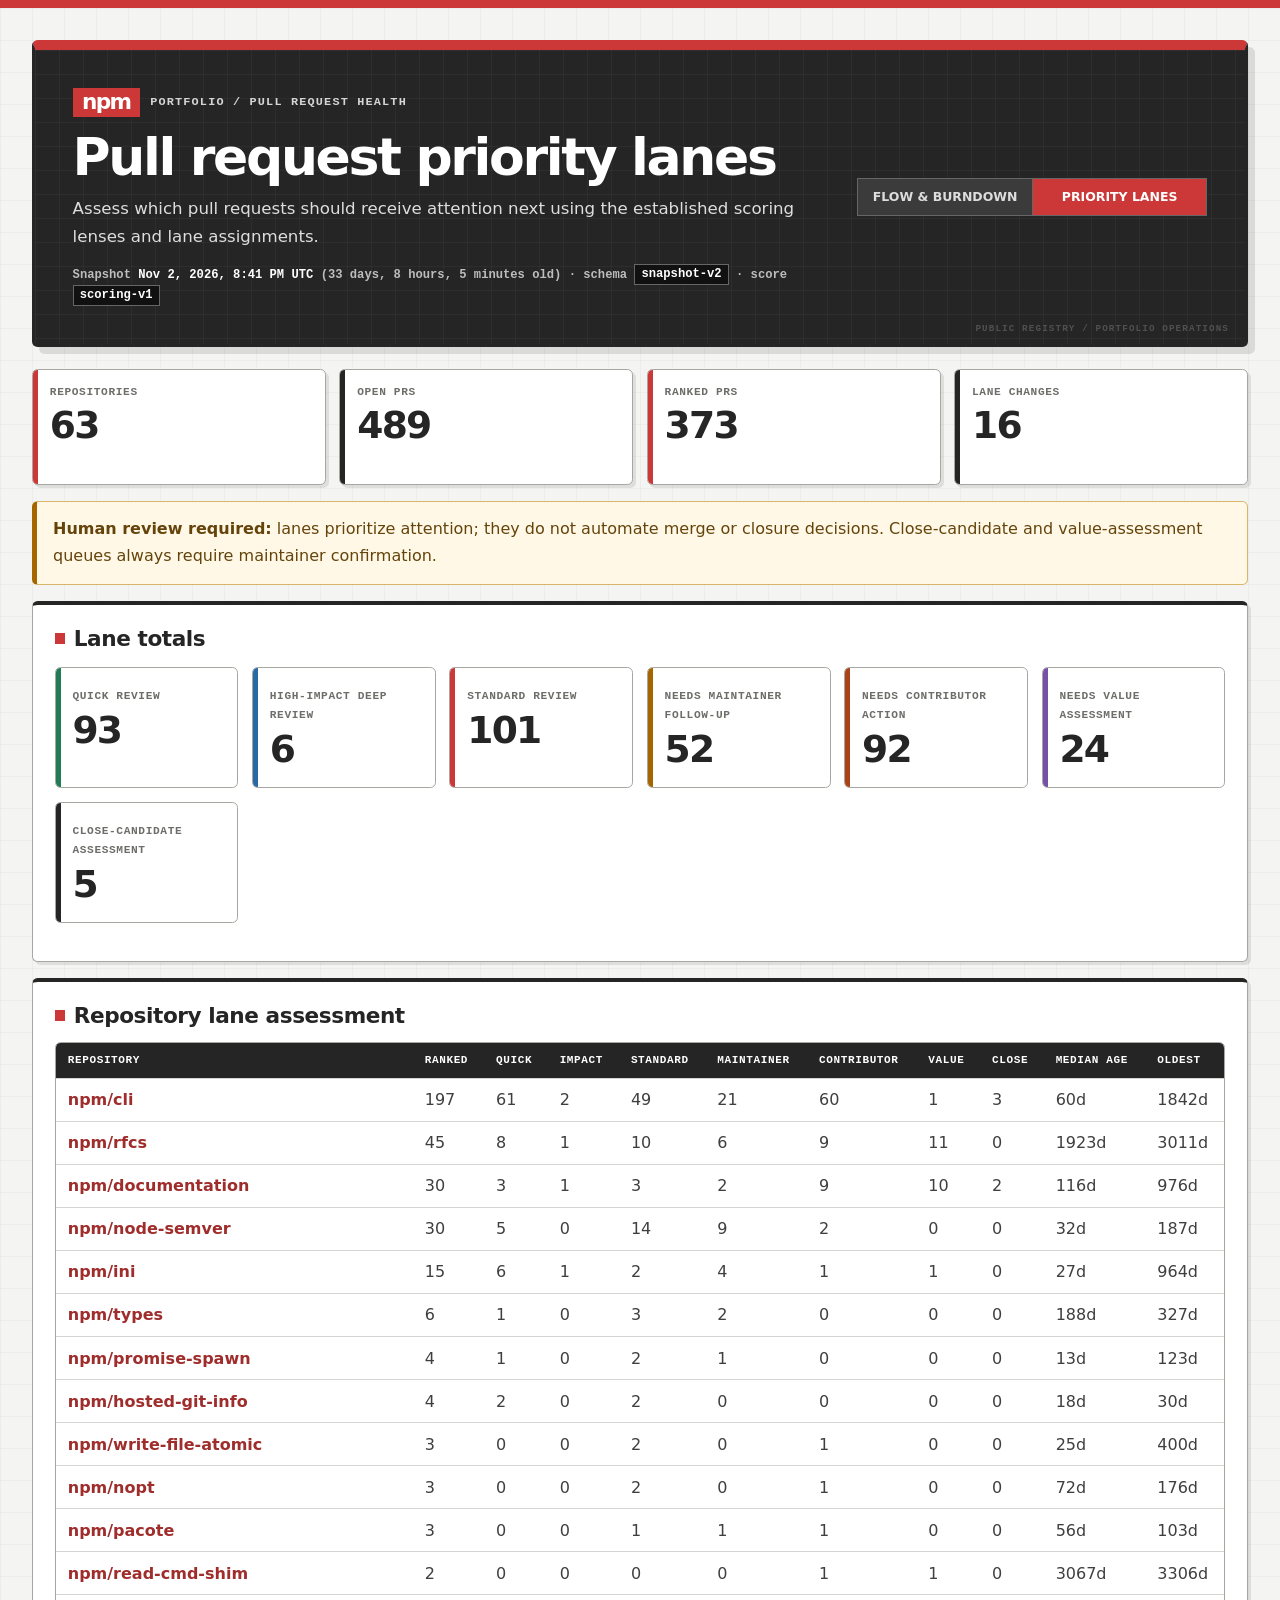
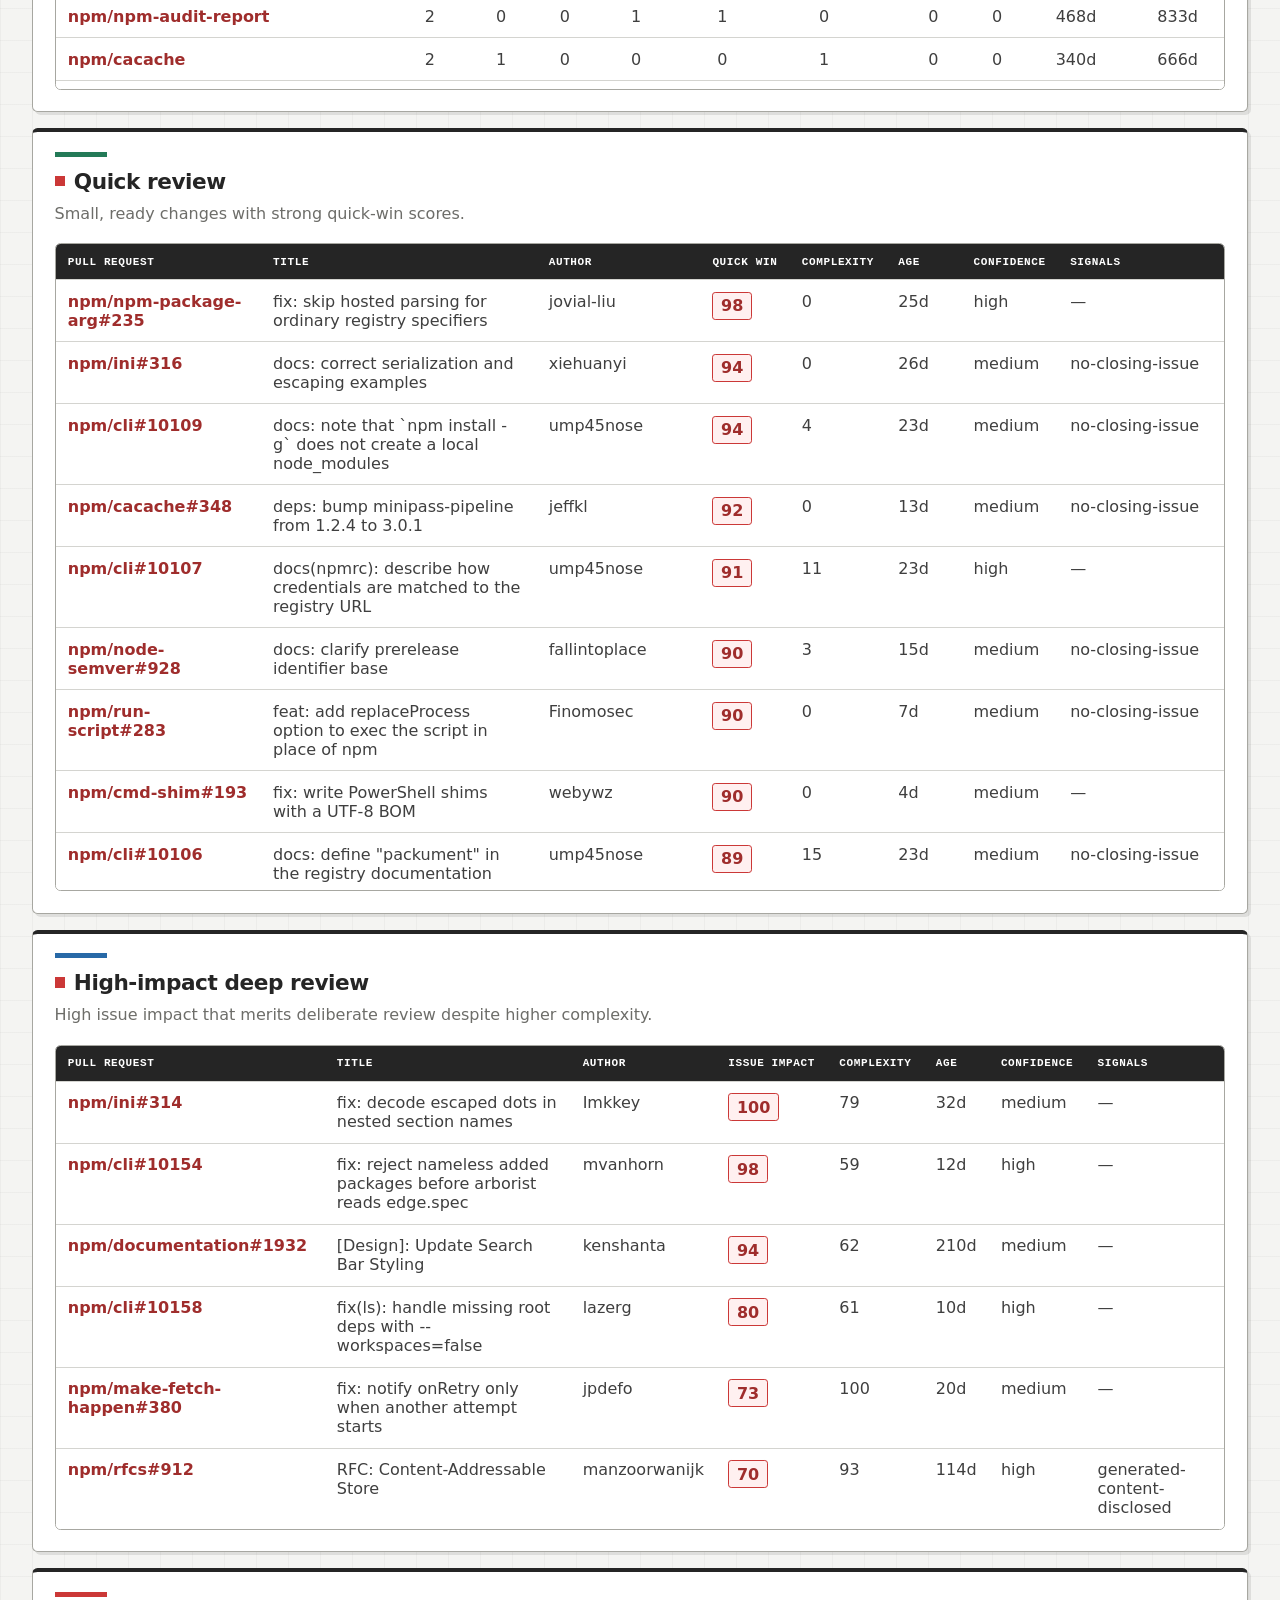
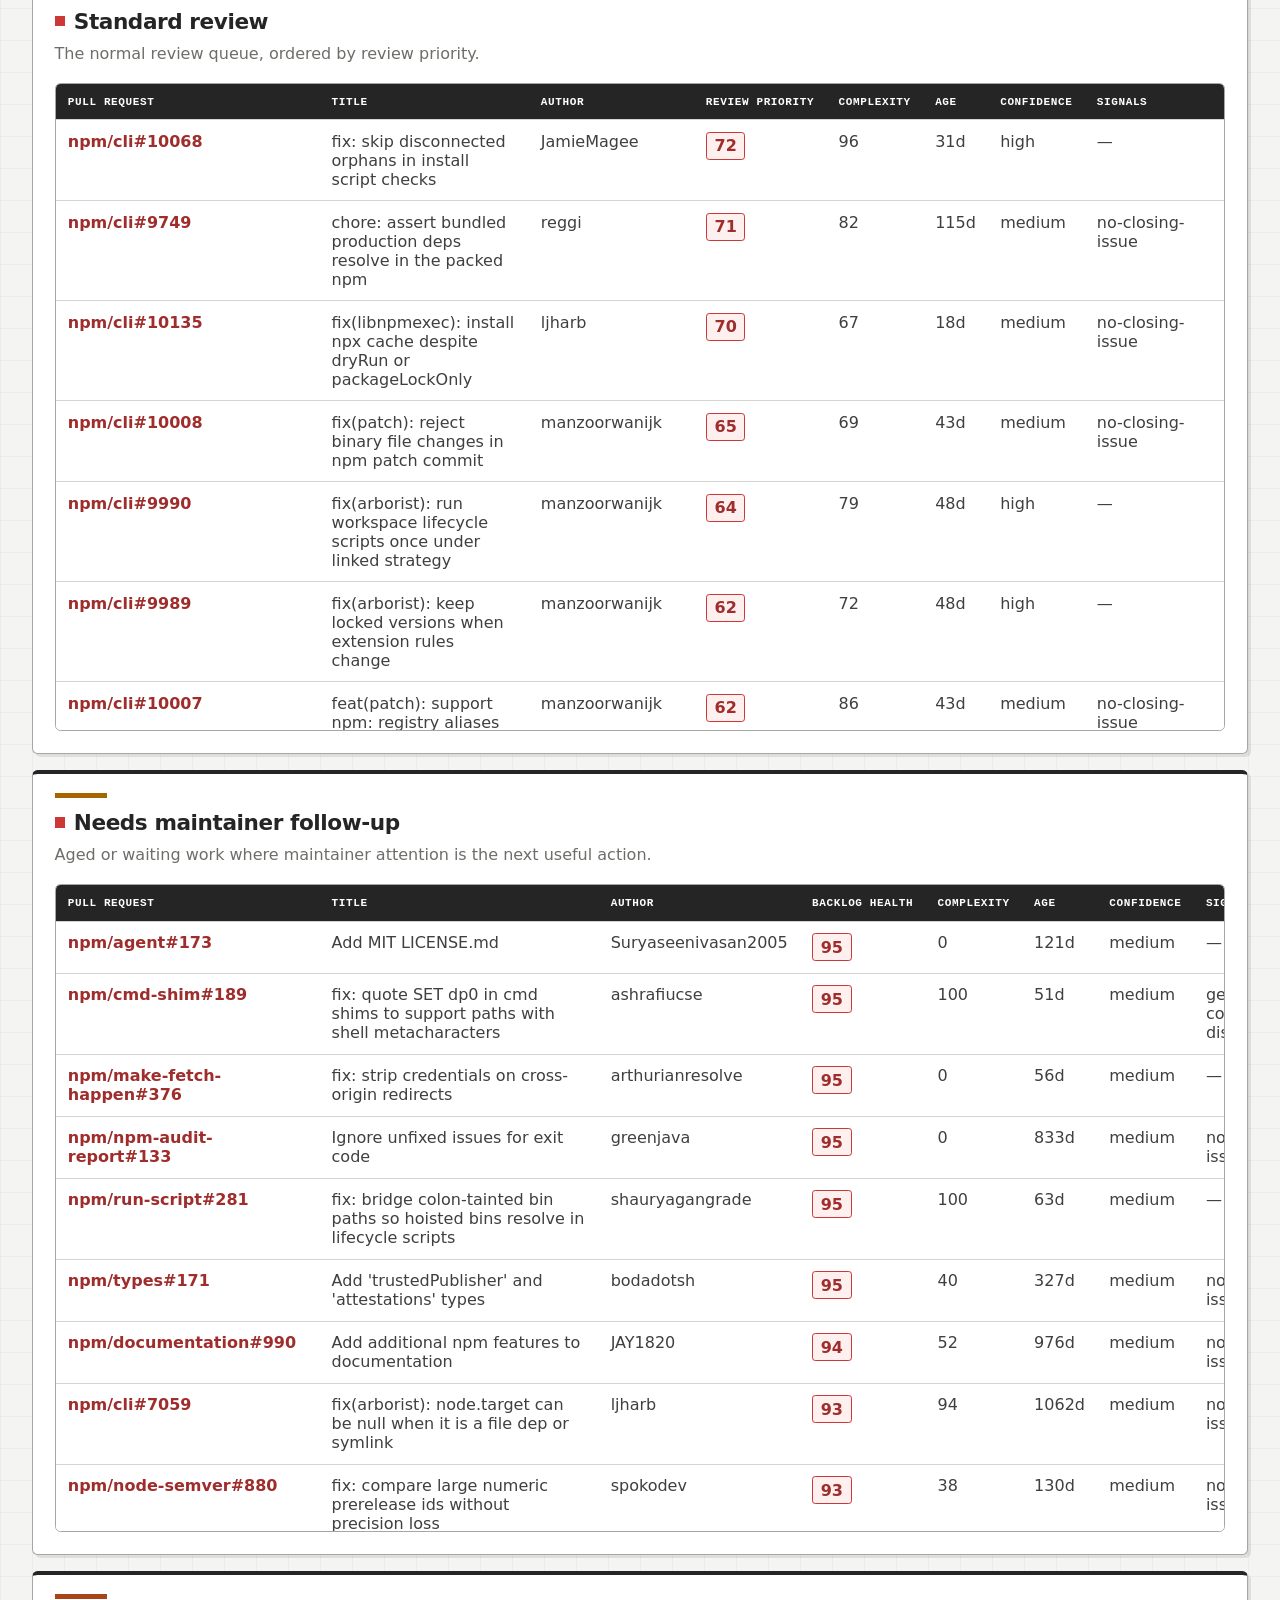
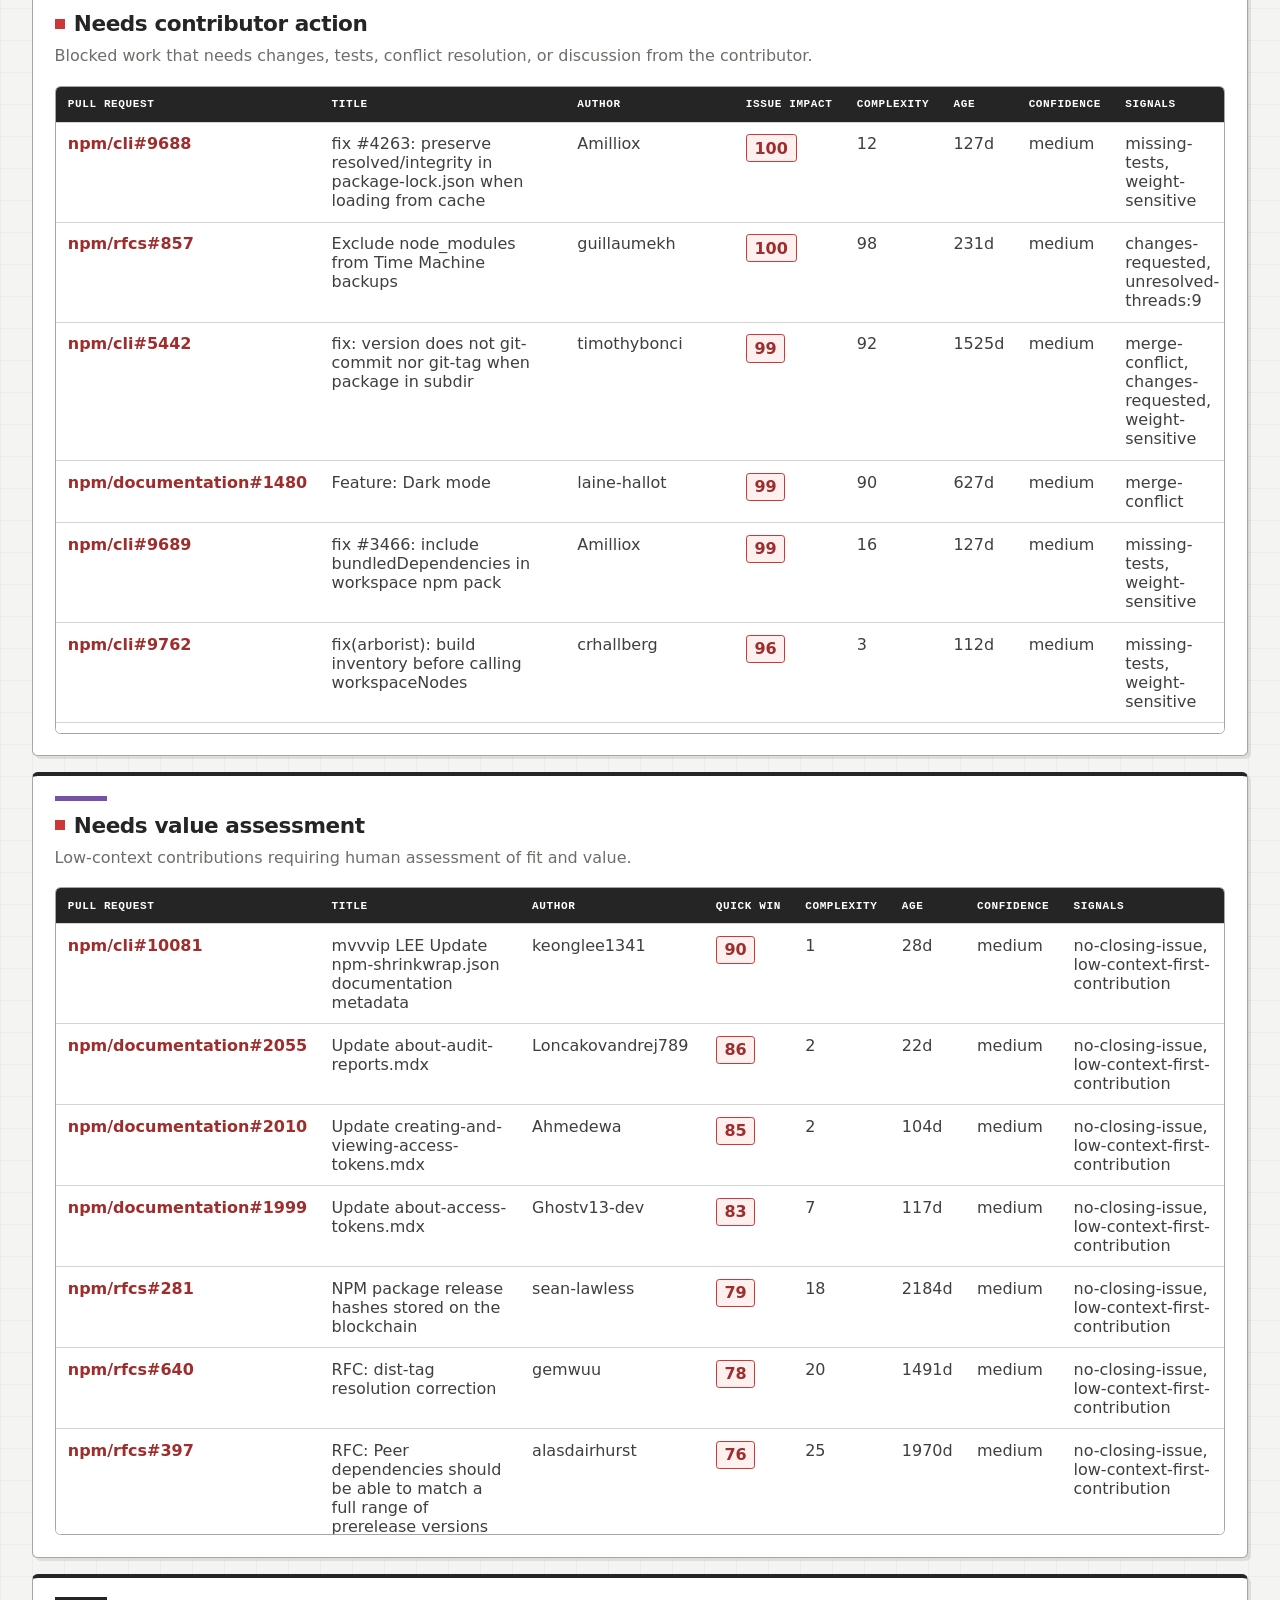
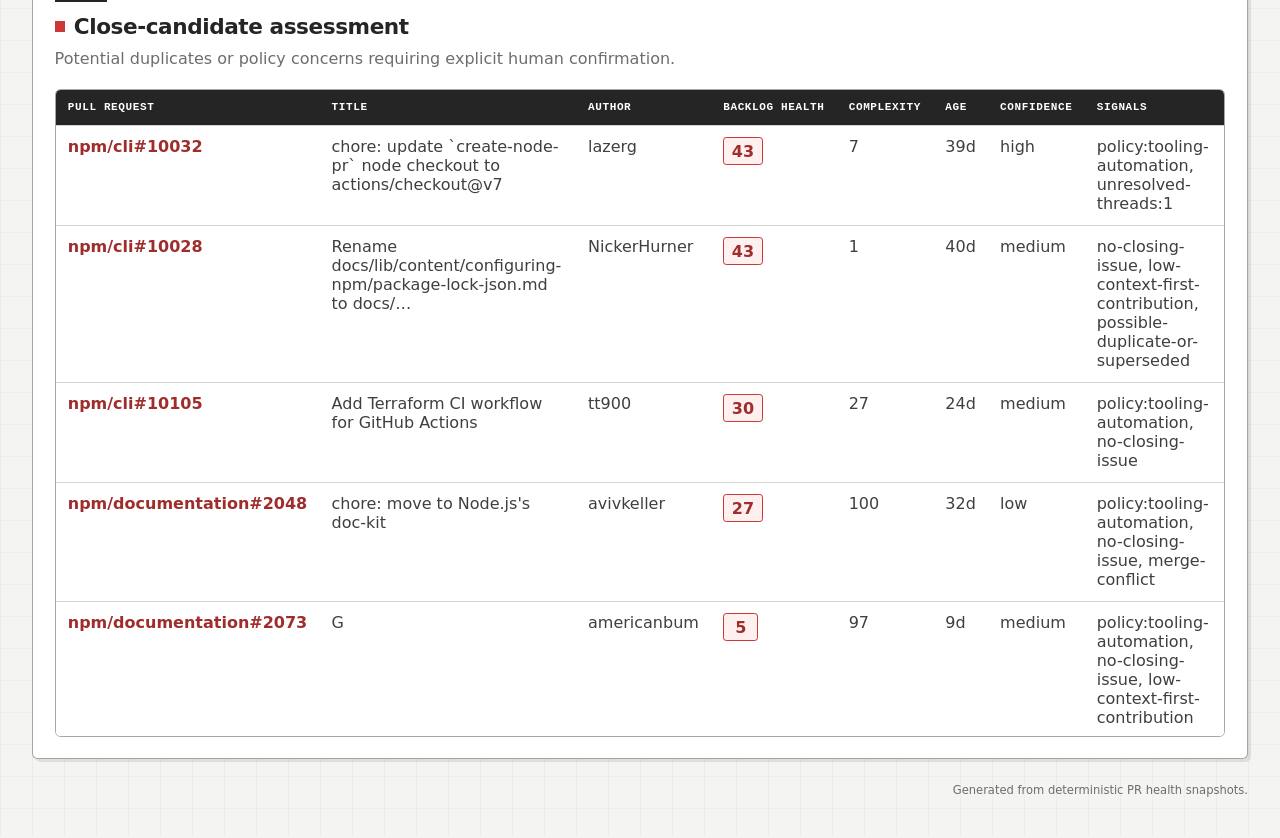
==== commit e3d1fcfc: "chore: update PR health dashboard" ====
--- a/priorities.html
+++ b/priorities.html
@@ -13,7 +13,7 @@
     <h1>Pull request priority lanes</h1>
     <p class="intro">Assess which pull requests should receive attention next using the established scoring lenses and lane assignments.</p>
     <p class="snapshot-meta">Snapshot
-<time id="snapshot-time" datetime="2026-11-02T20:18:57.402Z">2026-11-02T20:18:57.402Z</time>
+<time id="snapshot-time" datetime="2026-11-02T20:41:25.679Z">2026-11-02T20:41:25.679Z</time>
 <span id="snapshot-age"></span> · schema <code>snapshot-v2</code> ·
 score <code>scoring-v1</code></p>
   </div>
@@ -23,14 +23,14 @@
 </nav>
 </header>
 
-<div class="cards"><div class="card"><div>Repositories</div><div class="big">63</div></div><div class="card"><div>Open PRs</div><div class="big">489</div></div><div class="card"><div>Ranked PRs</div><div class="big">373</div></div><div class="card"><div>Lane changes</div><div class="big">19</div></div></div>
+<div class="cards"><div class="card"><div>Repositories</div><div class="big">63</div></div><div class="card"><div>Open PRs</div><div class="big">489</div></div><div class="card"><div>Ranked PRs</div><div class="big">373</div></div><div class="card"><div>Lane changes</div><div class="big">16</div></div></div>
 <p class="note"><strong>Human review required:</strong> lanes prioritize attention; they do not
 automate merge or closure decisions. Close-candidate and value-assessment queues always require
 maintainer confirmation.</p>
-<section><h2>Lane totals</h2><div class="cards"><div class="lane-card" data-lane="quick-review"><a href="#quick-review"><strong>Quick review</strong></a><div class="big">93</div></div><div class="lane-card" data-lane="high-impact-deep-review"><a href="#high-impact-deep-review"><strong>High-impact deep review</strong></a><div class="big">8</div></div><div class="lane-card" data-lane="standard-review"><a href="#standard-review"><strong>Standard review</strong></a><div class="big">103</div></div><div class="lane-card" data-lane="needs-maintainer-follow-up"><a href="#needs-maintainer-follow-up"><strong>Needs maintainer follow-up</strong></a><div class="big">64</div></div><div class="lane-card" data-lane="needs-contributor-action"><a href="#needs-contributor-action"><strong>Needs contributor action</strong></a><div class="big">76</div></div><div class="lane-card" data-lane="needs-value-assessment"><a href="#needs-value-assessment"><strong>Needs value assessment</strong></a><div class="big">24</div></div><div class="lane-card" data-lane="close-candidate-assessment"><a href="#close-candidate-assessment"><strong>Close-candidate assessment</strong></a><div class="big">5</div></div></div></section>
+<section><h2>Lane totals</h2><div class="cards"><div class="lane-card" data-lane="quick-review"><a href="#quick-review"><strong>Quick review</strong></a><div class="big">93</div></div><div class="lane-card" data-lane="high-impact-deep-review"><a href="#high-impact-deep-review"><strong>High-impact deep review</strong></a><div class="big">6</div></div><div class="lane-card" data-lane="standard-review"><a href="#standard-review"><strong>Standard review</strong></a><div class="big">101</div></div><div class="lane-card" data-lane="needs-maintainer-follow-up"><a href="#needs-maintainer-follow-up"><strong>Needs maintainer follow-up</strong></a><div class="big">52</div></div><div class="lane-card" data-lane="needs-contributor-action"><a href="#needs-contributor-action"><strong>Needs contributor action</strong></a><div class="big">92</div></div><div class="lane-card" data-lane="needs-value-assessment"><a href="#needs-value-assessment"><strong>Needs value assessment</strong></a><div class="big">24</div></div><div class="lane-card" data-lane="close-candidate-assessment"><a href="#close-candidate-assessment"><strong>Close-candidate assessment</strong></a><div class="big">5</div></div></div></section>
 <section><h2>Repository lane assessment</h2><div class="table-scroll"><table>
 <thead><tr><th>Repository</th><th>Ranked</th><th title="Quick review">Quick</th><th title="High-impact deep review">Impact</th><th title="Standard review">Standard</th><th title="Needs maintainer follow-up">Maintainer</th><th title="Needs contributor action">Contributor</th><th title="Needs value assessment">Value</th><th title="Close-candidate assessment">Close</th><th>Median age</th><th>Oldest</th></tr></thead><tbody>
-<tr><td><a href="https://github.com/npm/cli">npm/cli</a></td><td>197</td><td>61</td><td>4</td><td>51</td><td>33</td><td>44</td><td>1</td><td>3</td><td>60d</td><td>1842d</td></tr><tr><td><a href="https://github.com/npm/rfcs">npm/rfcs</a></td><td>45</td><td>8</td><td>1</td><td>10</td><td>6</td><td>9</td><td>11</td><td>0</td><td>1923d</td><td>3011d</td></tr><tr><td><a href="https://github.com/npm/documentation">npm/documentation</a></td><td>30</td><td>3</td><td>1</td><td>3</td><td>2</td><td>9</td><td>10</td><td>2</td><td>116d</td><td>976d</td></tr><tr><td><a href="https://github.com/npm/node-semver">npm/node-semver</a></td><td>30</td><td>5</td><td>0</td><td>14</td><td>9</td><td>2</td><td>0</td><td>0</td><td>32d</td><td>187d</td></tr><tr><td><a href="https://github.com/npm/ini">npm/ini</a></td><td>15</td><td>6</td><td>1</td><td>2</td><td>4</td><td>1</td><td>1</td><td>0</td><td>27d</td><td>964d</td></tr><tr><td><a href="https://github.com/npm/types">npm/types</a></td><td>6</td><td>1</td><td>0</td><td>3</td><td>2</td><td>0</td><td>0</td><td>0</td><td>188d</td><td>327d</td></tr><tr><td><a href="https://github.com/npm/promise-spawn">npm/promise-spawn</a></td><td>4</td><td>1</td><td>0</td><td>2</td><td>1</td><td>0</td><td>0</td><td>0</td><td>13d</td><td>123d</td></tr><tr><td><a href="https://github.com/npm/hosted-git-info">npm/hosted-git-info</a></td><td>4</td><td>2</td><td>0</td><td>2</td><td>0</td><td>0</td><td>0</td><td>0</td><td>18d</td><td>30d</td></tr><tr><td><a href="https://github.com/npm/write-file-atomic">npm/write-file-atomic</a></td><td>3</td><td>0</td><td>0</td><td>2</td><td>0</td><td>1</td><td>0</td><td>0</td><td>25d</td><td>400d</td></tr><tr><td><a href="https://github.com/npm/nopt">npm/nopt</a></td><td>3</td><td>0</td><td>0</td><td>2</td><td>0</td><td>1</td><td>0</td><td>0</td><td>72d</td><td>176d</td></tr><tr><td><a href="https://github.com/npm/pacote">npm/pacote</a></td><td>3</td><td>0</td><td>0</td><td>1</td><td>1</td><td>1</td><td>0</td><td>0</td><td>56d</td><td>103d</td></tr><tr><td><a href="https://github.com/npm/read-cmd-shim">npm/read-cmd-shim</a></td><td>2</td><td>0</td><td>0</td><td>0</td><td>0</td><td>1</td><td>1</td><td>0</td><td>3067d</td><td>3306d</td></tr><tr><td><a href="https://github.com/npm/npm-audit-report">npm/npm-audit-report</a></td><td>2</td><td>0</td><td>0</td><td>1</td><td>1</td><td>0</td><td>0</td><td>0</td><td>468d</td><td>833d</td></tr><tr><td><a href="https://github.com/npm/cacache">npm/cacache</a></td><td>2</td><td>1</td><td>0</td><td>0</td><td>0</td><td>1</td><td>0</td><td>0</td><td>340d</td><td>666d</td></tr><tr><td><a href="https://github.com/npm/npm-package-arg">npm/npm-package-arg</a></td><td>2</td><td>1</td><td>0</td><td>0</td><td>0</td><td>1</td><td>0</td><td>0</td><td>201d</td><td>377d</td></tr><tr><td><a href="https://github.com/npm/git">npm/git</a></td><td>2</td><td>0</td><td>0</td><td>0</td><td>1</td><td>1</td><td>0</td><td>0</td><td>325d</td><td>325d</td></tr><tr><td><a href="https://github.com/npm/agent">npm/agent</a></td><td>2</td><td>0</td><td>0</td><td>1</td><td>1</td><td>0</td><td>0</td><td>0</td><td>93d</td><td>121d</td></tr><tr><td><a href="https://github.com/npm/run-script">npm/run-script</a></td><td>2</td><td>1</td><td>0</td><td>0</td><td>1</td><td>0</td><td>0</td><td>0</td><td>35d</td><td>63d</td></tr><tr><td><a href="https://github.com/npm/make-fetch-happen">npm/make-fetch-happen</a></td><td>2</td><td>0</td><td>1</td><td>0</td><td>1</td><td>0</td><td>0</td><td>0</td><td>38d</td><td>56d</td></tr><tr><td><a href="https://github.com/npm/cmd-shim">npm/cmd-shim</a></td><td>2</td><td>1</td><td>0</td><td>0</td><td>1</td><td>0</td><td>0</td><td>0</td><td>27d</td><td>51d</td></tr><tr><td><a href="https://github.com/npm/minify-registry-metadata">npm/minify-registry-metadata</a></td><td>1</td><td>0</td><td>0</td><td>1</td><td>0</td><td>0</td><td>0</td><td>0</td><td>1336d</td><td>1336d</td></tr><tr><td><a href="https://github.com/npm/npm-pick-manifest">npm/npm-pick-manifest</a></td><td>1</td><td>0</td><td>0</td><td>0</td><td>0</td><td>1</td><td>0</td><td>0</td><td>753d</td><td>753d</td></tr><tr><td><a href="https://github.com/npm/validate-npm-package-name">npm/validate-npm-package-name</a></td><td>1</td><td>0</td><td>0</td><td>1</td><td>0</td><td>0</td><td>0</td><td>0</td><td>269d</td><td>269d</td></tr><tr><td><a href="https://github.com/npm/fs">npm/fs</a></td><td>1</td><td>0</td><td>0</td><td>1</td><td>0</td><td>0</td><td>0</td><td>0</td><td>204d</td><td>204d</td></tr><tr><td><a href="https://github.com/npm/minipass-fetch">npm/minipass-fetch</a></td><td>1</td><td>0</td><td>0</td><td>1</td><td>0</td><td>0</td><td>0</td><td>0</td><td>126d</td><td>126d</td></tr><tr><td><a href="https://github.com/npm/npm-install-checks">npm/npm-install-checks</a></td><td>1</td><td>0</td><td>0</td><td>0</td><td>0</td><td>1</td><td>0</td><td>0</td><td>109d</td><td>109d</td></tr><tr><td><a href="https://github.com/npm/redact">npm/redact</a></td><td>1</td><td>0</td><td>0</td><td>0</td><td>0</td><td>1</td><td>0</td><td>0</td><td>95d</td><td>95d</td></tr><tr><td><a href="https://github.com/npm/read">npm/read</a></td><td>1</td><td>0</td><td>0</td><td>0</td><td>0</td><td>1</td><td>0</td><td>0</td><td>86d</td><td>86d</td></tr><tr><td><a href="https://github.com/npm/package-json">npm/package-json</a></td><td>1</td><td>1</td><td>0</td><td>0</td><td>0</td><td>0</td><td>0</td><td>0</td><td>64d</td><td>64d</td></tr><tr><td><a href="https://github.com/npm/metavuln-calculator">npm/metavuln-calculator</a></td><td>1</td><td>0</td><td>0</td><td>1</td><td>0</td><td>0</td><td>0</td><td>0</td><td>28d</td><td>28d</td></tr><tr><td><a href="https://github.com/npm/normalize-package-data">npm/normalize-package-data</a></td><td>1</td><td>0</td><td>0</td><td>1</td><td>0</td><td>0</td><td>0</td><td>0</td><td>27d</td><td>27d</td></tr><tr><td><a href="https://github.com/npm/parse-conflict-json">npm/parse-conflict-json</a></td><td>1</td><td>0</td><td>0</td><td>1</td><td>0</td><td>0</td><td>0</td><td>0</td><td>21d</td><td>21d</td></tr><tr><td><a href="https://github.com/npm/node-which">npm/node-which</a></td><td>1</td><td>0</td><td>0</td><td>1</td><td>0</td><td>0</td><td>0</td><td>0</td><td>17d</td><td>17d</td></tr><tr><td><a href="https://github.com/npm/bin-links">npm/bin-links</a></td><td>1</td><td>0</td><td>0</td><td>1</td><td>0</td><td>0</td><td>0</td><td>0</td><td>7d</td><td>7d</td></tr><tr><td><a href="https://github.com/npm/template-oss">npm/template-oss</a></td><td>1</td><td>1</td><td>0</td><td>0</td><td>0</td><td>0</td><td>0</td><td>0</td><td>7d</td><td>7d</td></tr><tr><td><a href="https://github.com/npm/abbrev-js">npm/abbrev-js</a></td><td>0</td><td>0</td><td>0</td><td>0</td><td>0</td><td>0</td><td>0</td><td>0</td><td>0d</td><td>0d</td></tr><tr><td><a href="https://github.com/npm/eslint-config">npm/eslint-config</a></td><td>0</td><td>0</td><td>0</td><td>0</td><td>0</td><td>0</td><td>0</td><td>0</td><td>0d</td><td>0d</td></tr><tr><td><a href="https://github.com/npm/ignore-walk">npm/ignore-walk</a></td><td>0</td><td>0</td><td>0</td><td>0</td><td>0</td><td>0</td><td>0</td><td>0</td><td>0d</td><td>0d</td></tr><tr><td><a href="https://github.com/npm/init-package-json">npm/init-package-json</a></td><td>0</td><td>0</td><td>0</td><td>0</td><td>0</td><td>0</td><td>0</td><td>0</td><td>0d</td><td>0d</td></tr><tr><td><a href="https://github.com/npm/installed-package-contents">npm/installed-package-contents</a></td><td>0</td><td>0</td><td>0</td><td>0</td><td>0</td><td>0</td><td>0</td><td>0</td><td>0d</td><td>0d</td></tr><tr><td><a href="https://github.com/npm/json-parse-even-better-errors">npm/json-parse-even-better-errors</a></td><td>0</td><td>0</td><td>0</td><td>0</td><td>0</td><td>0</td><td>0</td><td>0</td><td>0d</td><td>0d</td></tr><tr><td><a href="https://github.com/npm/libnpmhook">npm/libnpmhook</a></td><td>0</td><td>0</td><td>0</td><td>0</td><td>0</td><td>0</td><td>0</td><td>0</td><td>0d</td><td>0d</td></tr><tr><td><a href="https://github.com/npm/map-workspaces">npm/map-workspaces</a></td><td>0</td><td>0</td><td>0</td><td>0</td><td>0</td><td>0</td><td>0</td><td>0</td><td>0d</td><td>0d</td></tr><tr><td><a href="https://github.com/npm/mute-stream">npm/mute-stream</a></td><td>0</td><td>0</td><td>0</td><td>0</td><td>0</td><td>0</td><td>0</td><td>0</td><td>0d</td><td>0d</td></tr><tr><td><a href="https://github.com/npm/name-from-folder">npm/name-from-folder</a></td><td>0</td><td>0</td><td>0</td><td>0</td><td>0</td><td>0</td><td>0</td><td>0</td><td>0d</td><td>0d</td></tr><tr><td><a href="https://github.com/npm/node-gyp">npm/node-gyp</a></td><td>0</td><td>0</td><td>0</td><td>0</td><td>0</td><td>0</td><td>0</td><td>0</td><td>0d</td><td>0d</td></tr><tr><td><a href="https://github.com/npm/npm-bundled">npm/npm-bundled</a></td><td>0</td><td>0</td><td>0</td><td>0</td><td>0</td><td>0</td><td>0</td><td>0</td><td>0d</td><td>0d</td></tr><tr><td><a href="https://github.com/npm/npm-install-script">npm/npm-install-script</a></td><td>0</td><td>0</td><td>0</td><td>0</td><td>0</td><td>0</td><td>0</td><td>0</td><td>0d</td><td>0d</td></tr><tr><td><a href="https://github.com/npm/npm-normalize-package-bin">npm/npm-normalize-package-bin</a></td><td>0</td><td>0</td><td>0</td><td>0</td><td>0</td><td>0</td><td>0</td><td>0</td><td>0d</td><td>0d</td></tr><tr><td><a href="https://github.com/npm/npm-packlist">npm/npm-packlist</a></td><td>0</td><td>0</td><td>0</td><td>0</td><td>0</td><td>0</td><td>0</td><td>0</td><td>0d</td><td>0d</td></tr><tr><td><a href="https://github.com/npm/npm-profile">npm/npm-profile</a></td><td>0</td><td>0</td><td>0</td><td>0</td><td>0</td><td>0</td><td>0</td><td>0</td><td>0d</td><td>0d</td></tr><tr><td><a href="https://github.com/npm/npm-registry-fetch">npm/npm-registry-fetch</a></td><td>0</td><td>0</td><td>0</td><td>0</td><td>0</td><td>0</td><td>0</td><td>0</td><td>0d</td><td>0d</td></tr><tr><td><a href="https://github.com/npm/npm-user-validate">npm/npm-user-validate</a></td><td>0</td><td>0</td><td>0</td><td>0</td><td>0</td><td>0</td><td>0</td><td>0</td><td>0d</td><td>0d</td></tr><tr><td><a href="https://github.com/npm/proc-log">npm/proc-log</a></td><td>0</td><td>0</td><td>0</td><td>0</td><td>0</td><td>0</td><td>0</td><td>0</td><td>0d</td><td>0d</td></tr><tr><td><a href="https://github.com/npm/proggy">npm/proggy</a></td><td>0</td><td>0</td><td>0</td><td>0</td><td>0</td><td>0</td><td>0</td><td>0</td><td>0d</td><td>0d</td></tr><tr><td><a href="https://github.com/npm/promzard">npm/promzard</a></td><td>0</td><td>0</td><td>0</td><td>0</td><td>0</td><td>0</td><td>0</td><td>0</td><td>0d</td><td>0d</td></tr><tr><td><a href="https://github.com/npm/query">npm/query</a></td><td>0</td><td>0</td><td>0</td><td>0</td><td>0</td><td>0</td><td>0</td><td>0</td><td>0d</td><td>0d</td></tr><tr><td><a href="https://github.com/npm/read-package-json-fast">npm/read-package-json-fast</a></td><td>0</td><td>0</td><td>0</td><td>0</td><td>0</td><td>0</td><td>0</td><td>0</td><td>0d</td><td>0d</td></tr><tr><td><a href="https://github.com/npm/ssri">npm/ssri</a></td><td>0</td><td>0</td><td>0</td><td>0</td><td>0</td><td>0</td><td>0</td><td>0</td><td>0d</td><td>0d</td></tr><tr><td><a href="https://github.com/npm/stafftools">npm/stafftools</a></td><td>0</td><td>0</td><td>0</td><td>0</td><td>0</td><td>0</td><td>0</td><td>0</td><td>0d</td><td>0d</td></tr><tr><td><a href="https://github.com/npm/statusboard">npm/statusboard</a></td><td>0</td><td>0</td><td>0</td><td>0</td><td>0</td><td>0</td><td>0</td><td>0</td><td>0d</td><td>0d</td></tr><tr><td><a href="https://github.com/npm/unique-filename">npm/unique-filename</a></td><td>0</td><td>0</td><td>0</td><td>0</td><td>0</td><td>0</td><td>0</td><td>0</td><td>0d</td><td>0d</td></tr><tr><td><a href="https://github.com/npm/unique-slug">npm/unique-slug</a></td><td>0</td><td>0</td><td>0</td><td>0</td><td>0</td><td>0</td><td>0</td><td>0</td><td>0d</td><td>0d</td></tr>
+<tr><td><a href="https://github.com/npm/cli">npm/cli</a></td><td>197</td><td>61</td><td>2</td><td>49</td><td>21</td><td>60</td><td>1</td><td>3</td><td>60d</td><td>1842d</td></tr><tr><td><a href="https://github.com/npm/rfcs">npm/rfcs</a></td><td>45</td><td>8</td><td>1</td><td>10</td><td>6</td><td>9</td><td>11</td><td>0</td><td>1923d</td><td>3011d</td></tr><tr><td><a href="https://github.com/npm/documentation">npm/documentation</a></td><td>30</td><td>3</td><td>1</td><td>3</td><td>2</td><td>9</td><td>10</td><td>2</td><td>116d</td><td>976d</td></tr><tr><td><a href="https://github.com/npm/node-semver">npm/node-semver</a></td><td>30</td><td>5</td><td>0</td><td>14</td><td>9</td><td>2</td><td>0</td><td>0</td><td>32d</td><td>187d</td></tr><tr><td><a href="https://github.com/npm/ini">npm/ini</a></td><td>15</td><td>6</td><td>1</td><td>2</td><td>4</td><td>1</td><td>1</td><td>0</td><td>27d</td><td>964d</td></tr><tr><td><a href="https://github.com/npm/types">npm/types</a></td><td>6</td><td>1</td><td>0</td><td>3</td><td>2</td><td>0</td><td>0</td><td>0</td><td>188d</td><td>327d</td></tr><tr><td><a href="https://github.com/npm/promise-spawn">npm/promise-spawn</a></td><td>4</td><td>1</td><td>0</td><td>2</td><td>1</td><td>0</td><td>0</td><td>0</td><td>13d</td><td>123d</td></tr><tr><td><a href="https://github.com/npm/hosted-git-info">npm/hosted-git-info</a></td><td>4</td><td>2</td><td>0</td><td>2</td><td>0</td><td>0</td><td>0</td><td>0</td><td>18d</td><td>30d</td></tr><tr><td><a href="https://github.com/npm/write-file-atomic">npm/write-file-atomic</a></td><td>3</td><td>0</td><td>0</td><td>2</td><td>0</td><td>1</td><td>0</td><td>0</td><td>25d</td><td>400d</td></tr><tr><td><a href="https://github.com/npm/nopt">npm/nopt</a></td><td>3</td><td>0</td><td>0</td><td>2</td><td>0</td><td>1</td><td>0</td><td>0</td><td>72d</td><td>176d</td></tr><tr><td><a href="https://github.com/npm/pacote">npm/pacote</a></td><td>3</td><td>0</td><td>0</td><td>1</td><td>1</td><td>1</td><td>0</td><td>0</td><td>56d</td><td>103d</td></tr><tr><td><a href="https://github.com/npm/read-cmd-shim">npm/read-cmd-shim</a></td><td>2</td><td>0</td><td>0</td><td>0</td><td>0</td><td>1</td><td>1</td><td>0</td><td>3067d</td><td>3306d</td></tr><tr><td><a href="https://github.com/npm/npm-audit-report">npm/npm-audit-report</a></td><td>2</td><td>0</td><td>0</td><td>1</td><td>1</td><td>0</td><td>0</td><td>0</td><td>468d</td><td>833d</td></tr><tr><td><a href="https://github.com/npm/cacache">npm/cacache</a></td><td>2</td><td>1</td><td>0</td><td>0</td><td>0</td><td>1</td><td>0</td><td>0</td><td>340d</td><td>666d</td></tr><tr><td><a href="https://github.com/npm/npm-package-arg">npm/npm-package-arg</a></td><td>2</td><td>1</td><td>0</td><td>0</td><td>0</td><td>1</td><td>0</td><td>0</td><td>201d</td><td>377d</td></tr><tr><td><a href="https://github.com/npm/git">npm/git</a></td><td>2</td><td>0</td><td>0</td><td>0</td><td>1</td><td>1</td><td>0</td><td>0</td><td>325d</td><td>325d</td></tr><tr><td><a href="https://github.com/npm/agent">npm/agent</a></td><td>2</td><td>0</td><td>0</td><td>1</td><td>1</td><td>0</td><td>0</td><td>0</td><td>93d</td><td>121d</td></tr><tr><td><a href="https://github.com/npm/run-script">npm/run-script</a></td><td>2</td><td>1</td><td>0</td><td>0</td><td>1</td><td>0</td><td>0</td><td>0</td><td>35d</td><td>63d</td></tr><tr><td><a href="https://github.com/npm/make-fetch-happen">npm/make-fetch-happen</a></td><td>2</td><td>0</td><td>1</td><td>0</td><td>1</td><td>0</td><td>0</td><td>0</td><td>38d</td><td>56d</td></tr><tr><td><a href="https://github.com/npm/cmd-shim">npm/cmd-shim</a></td><td>2</td><td>1</td><td>0</td><td>0</td><td>1</td><td>0</td><td>0</td><td>0</td><td>27d</td><td>51d</td></tr><tr><td><a href="https://github.com/npm/minify-registry-metadata">npm/minify-registry-metadata</a></td><td>1</td><td>0</td><td>0</td><td>1</td><td>0</td><td>0</td><td>0</td><td>0</td><td>1336d</td><td>1336d</td></tr><tr><td><a href="https://github.com/npm/npm-pick-manifest">npm/npm-pick-manifest</a></td><td>1</td><td>0</td><td>0</td><td>0</td><td>0</td><td>1</td><td>0</td><td>0</td><td>753d</td><td>753d</td></tr><tr><td><a href="https://github.com/npm/validate-npm-package-name">npm/validate-npm-package-name</a></td><td>1</td><td>0</td><td>0</td><td>1</td><td>0</td><td>0</td><td>0</td><td>0</td><td>269d</td><td>269d</td></tr><tr><td><a href="https://github.com/npm/fs">npm/fs</a></td><td>1</td><td>0</td><td>0</td><td>1</td><td>0</td><td>0</td><td>0</td><td>0</td><td>204d</td><td>204d</td></tr><tr><td><a href="https://github.com/npm/minipass-fetch">npm/minipass-fetch</a></td><td>1</td><td>0</td><td>0</td><td>1</td><td>0</td><td>0</td><td>0</td><td>0</td><td>126d</td><td>126d</td></tr><tr><td><a href="https://github.com/npm/npm-install-checks">npm/npm-install-checks</a></td><td>1</td><td>0</td><td>0</td><td>0</td><td>0</td><td>1</td><td>0</td><td>0</td><td>109d</td><td>109d</td></tr><tr><td><a href="https://github.com/npm/redact">npm/redact</a></td><td>1</td><td>0</td><td>0</td><td>0</td><td>0</td><td>1</td><td>0</td><td>0</td><td>95d</td><td>95d</td></tr><tr><td><a href="https://github.com/npm/read">npm/read</a></td><td>1</td><td>0</td><td>0</td><td>0</td><td>0</td><td>1</td><td>0</td><td>0</td><td>86d</td><td>86d</td></tr><tr><td><a href="https://github.com/npm/package-json">npm/package-json</a></td><td>1</td><td>1</td><td>0</td><td>0</td><td>0</td><td>0</td><td>0</td><td>0</td><td>64d</td><td>64d</td></tr><tr><td><a href="https://github.com/npm/metavuln-calculator">npm/metavuln-calculator</a></td><td>1</td><td>0</td><td>0</td><td>1</td><td>0</td><td>0</td><td>0</td><td>0</td><td>28d</td><td>28d</td></tr><tr><td><a href="https://github.com/npm/normalize-package-data">npm/normalize-package-data</a></td><td>1</td><td>0</td><td>0</td><td>1</td><td>0</td><td>0</td><td>0</td><td>0</td><td>27d</td><td>27d</td></tr><tr><td><a href="https://github.com/npm/parse-conflict-json">npm/parse-conflict-json</a></td><td>1</td><td>0</td><td>0</td><td>1</td><td>0</td><td>0</td><td>0</td><td>0</td><td>21d</td><td>21d</td></tr><tr><td><a href="https://github.com/npm/node-which">npm/node-which</a></td><td>1</td><td>0</td><td>0</td><td>1</td><td>0</td><td>0</td><td>0</td><td>0</td><td>18d</td><td>18d</td></tr><tr><td><a href="https://github.com/npm/bin-links">npm/bin-links</a></td><td>1</td><td>0</td><td>0</td><td>1</td><td>0</td><td>0</td><td>0</td><td>0</td><td>7d</td><td>7d</td></tr><tr><td><a href="https://github.com/npm/template-oss">npm/template-oss</a></td><td>1</td><td>1</td><td>0</td><td>0</td><td>0</td><td>0</td><td>0</td><td>0</td><td>7d</td><td>7d</td></tr><tr><td><a href="https://github.com/npm/abbrev-js">npm/abbrev-js</a></td><td>0</td><td>0</td><td>0</td><td>0</td><td>0</td><td>0</td><td>0</td><td>0</td><td>0d</td><td>0d</td></tr><tr><td><a href="https://github.com/npm/eslint-config">npm/eslint-config</a></td><td>0</td><td>0</td><td>0</td><td>0</td><td>0</td><td>0</td><td>0</td><td>0</td><td>0d</td><td>0d</td></tr><tr><td><a href="https://github.com/npm/ignore-walk">npm/ignore-walk</a></td><td>0</td><td>0</td><td>0</td><td>0</td><td>0</td><td>0</td><td>0</td><td>0</td><td>0d</td><td>0d</td></tr><tr><td><a href="https://github.com/npm/init-package-json">npm/init-package-json</a></td><td>0</td><td>0</td><td>0</td><td>0</td><td>0</td><td>0</td><td>0</td><td>0</td><td>0d</td><td>0d</td></tr><tr><td><a href="https://github.com/npm/installed-package-contents">npm/installed-package-contents</a></td><td>0</td><td>0</td><td>0</td><td>0</td><td>0</td><td>0</td><td>0</td><td>0</td><td>0d</td><td>0d</td></tr><tr><td><a href="https://github.com/npm/json-parse-even-better-errors">npm/json-parse-even-better-errors</a></td><td>0</td><td>0</td><td>0</td><td>0</td><td>0</td><td>0</td><td>0</td><td>0</td><td>0d</td><td>0d</td></tr><tr><td><a href="https://github.com/npm/libnpmhook">npm/libnpmhook</a></td><td>0</td><td>0</td><td>0</td><td>0</td><td>0</td><td>0</td><td>0</td><td>0</td><td>0d</td><td>0d</td></tr><tr><td><a href="https://github.com/npm/map-workspaces">npm/map-workspaces</a></td><td>0</td><td>0</td><td>0</td><td>0</td><td>0</td><td>0</td><td>0</td><td>0</td><td>0d</td><td>0d</td></tr><tr><td><a href="https://github.com/npm/mute-stream">npm/mute-stream</a></td><td>0</td><td>0</td><td>0</td><td>0</td><td>0</td><td>0</td><td>0</td><td>0</td><td>0d</td><td>0d</td></tr><tr><td><a href="https://github.com/npm/name-from-folder">npm/name-from-folder</a></td><td>0</td><td>0</td><td>0</td><td>0</td><td>0</td><td>0</td><td>0</td><td>0</td><td>0d</td><td>0d</td></tr><tr><td><a href="https://github.com/npm/node-gyp">npm/node-gyp</a></td><td>0</td><td>0</td><td>0</td><td>0</td><td>0</td><td>0</td><td>0</td><td>0</td><td>0d</td><td>0d</td></tr><tr><td><a href="https://github.com/npm/npm-bundled">npm/npm-bundled</a></td><td>0</td><td>0</td><td>0</td><td>0</td><td>0</td><td>0</td><td>0</td><td>0</td><td>0d</td><td>0d</td></tr><tr><td><a href="https://github.com/npm/npm-install-script">npm/npm-install-script</a></td><td>0</td><td>0</td><td>0</td><td>0</td><td>0</td><td>0</td><td>0</td><td>0</td><td>0d</td><td>0d</td></tr><tr><td><a href="https://github.com/npm/npm-normalize-package-bin">npm/npm-normalize-package-bin</a></td><td>0</td><td>0</td><td>0</td><td>0</td><td>0</td><td>0</td><td>0</td><td>0</td><td>0d</td><td>0d</td></tr><tr><td><a href="https://github.com/npm/npm-packlist">npm/npm-packlist</a></td><td>0</td><td>0</td><td>0</td><td>0</td><td>0</td><td>0</td><td>0</td><td>0</td><td>0d</td><td>0d</td></tr><tr><td><a href="https://github.com/npm/npm-profile">npm/npm-profile</a></td><td>0</td><td>0</td><td>0</td><td>0</td><td>0</td><td>0</td><td>0</td><td>0</td><td>0d</td><td>0d</td></tr><tr><td><a href="https://github.com/npm/npm-registry-fetch">npm/npm-registry-fetch</a></td><td>0</td><td>0</td><td>0</td><td>0</td><td>0</td><td>0</td><td>0</td><td>0</td><td>0d</td><td>0d</td></tr><tr><td><a href="https://github.com/npm/npm-user-validate">npm/npm-user-validate</a></td><td>0</td><td>0</td><td>0</td><td>0</td><td>0</td><td>0</td><td>0</td><td>0</td><td>0d</td><td>0d</td></tr><tr><td><a href="https://github.com/npm/proc-log">npm/proc-log</a></td><td>0</td><td>0</td><td>0</td><td>0</td><td>0</td><td>0</td><td>0</td><td>0</td><td>0d</td><td>0d</td></tr><tr><td><a href="https://github.com/npm/proggy">npm/proggy</a></td><td>0</td><td>0</td><td>0</td><td>0</td><td>0</td><td>0</td><td>0</td><td>0</td><td>0d</td><td>0d</td></tr><tr><td><a href="https://github.com/npm/promzard">npm/promzard</a></td><td>0</td><td>0</td><td>0</td><td>0</td><td>0</td><td>0</td><td>0</td><td>0</td><td>0d</td><td>0d</td></tr><tr><td><a href="https://github.com/npm/query">npm/query</a></td><td>0</td><td>0</td><td>0</td><td>0</td><td>0</td><td>0</td><td>0</td><td>0</td><td>0d</td><td>0d</td></tr><tr><td><a href="https://github.com/npm/read-package-json-fast">npm/read-package-json-fast</a></td><td>0</td><td>0</td><td>0</td><td>0</td><td>0</td><td>0</td><td>0</td><td>0</td><td>0d</td><td>0d</td></tr><tr><td><a href="https://github.com/npm/ssri">npm/ssri</a></td><td>0</td><td>0</td><td>0</td><td>0</td><td>0</td><td>0</td><td>0</td><td>0</td><td>0d</td><td>0d</td></tr><tr><td><a href="https://github.com/npm/stafftools">npm/stafftools</a></td><td>0</td><td>0</td><td>0</td><td>0</td><td>0</td><td>0</td><td>0</td><td>0</td><td>0d</td><td>0d</td></tr><tr><td><a href="https://github.com/npm/statusboard">npm/statusboard</a></td><td>0</td><td>0</td><td>0</td><td>0</td><td>0</td><td>0</td><td>0</td><td>0</td><td>0d</td><td>0d</td></tr><tr><td><a href="https://github.com/npm/unique-filename">npm/unique-filename</a></td><td>0</td><td>0</td><td>0</td><td>0</td><td>0</td><td>0</td><td>0</td><td>0</td><td>0d</td><td>0d</td></tr><tr><td><a href="https://github.com/npm/unique-slug">npm/unique-slug</a></td><td>0</td><td>0</td><td>0</td><td>0</td><td>0</td><td>0</td><td>0</td><td>0</td><td>0d</td><td>0d</td></tr>
 </tbody></table></div></section>
 <section class="priority-queue" data-lane="quick-review" id="quick-review">
 <h2>Quick review</h2>
@@ -39,7 +39,7 @@
 <th>Pull request</th><th>Title</th><th>Author</th><th>Quick win</th>
 <th>Complexity</th><th>Age</th><th>Confidence</th><th>Signals</th>
 </tr></thead><tbody>
-<tr><td><a href="https://github.com/npm/npm-package-arg/pull/235">npm/npm-package-arg#235</a></td><td>fix: skip hosted parsing for ordinary registry specifiers</td><td>jovial-liu</td><td><span class="score">98</span></td><td>0</td><td>25d</td><td>high</td><td>—</td></tr><tr><td><a href="https://github.com/npm/ini/pull/316">npm/ini#316</a></td><td>docs: correct serialization and escaping examples</td><td>xiehuanyi</td><td><span class="score">94</span></td><td>0</td><td>26d</td><td>medium</td><td>no-closing-issue</td></tr><tr><td><a href="https://github.com/npm/cli/pull/10109">npm/cli#10109</a></td><td>docs: note that `npm install -g` does not create a local node_modules</td><td>ump45nose</td><td><span class="score">94</span></td><td>4</td><td>23d</td><td>medium</td><td>no-closing-issue</td></tr><tr><td><a href="https://github.com/npm/cacache/pull/348">npm/cacache#348</a></td><td>deps: bump minipass-pipeline from 1.2.4 to 3.0.1</td><td>jeffkl</td><td><span class="score">92</span></td><td>0</td><td>13d</td><td>medium</td><td>no-closing-issue</td></tr><tr><td><a href="https://github.com/npm/cli/pull/10107">npm/cli#10107</a></td><td>docs(npmrc): describe how credentials are matched to the registry URL</td><td>ump45nose</td><td><span class="score">91</span></td><td>11</td><td>23d</td><td>medium</td><td>—</td></tr><tr><td><a href="https://github.com/npm/node-semver/pull/928">npm/node-semver#928</a></td><td>docs: clarify prerelease identifier base</td><td>fallintoplace</td><td><span class="score">90</span></td><td>3</td><td>15d</td><td>medium</td><td>no-closing-issue</td></tr><tr><td><a href="https://github.com/npm/run-script/pull/283">npm/run-script#283</a></td><td>feat: add replaceProcess option to exec the script in place of npm</td><td>Finomosec</td><td><span class="score">90</span></td><td>0</td><td>7d</td><td>medium</td><td>no-closing-issue</td></tr><tr><td><a href="https://github.com/npm/cmd-shim/pull/193">npm/cmd-shim#193</a></td><td>fix: write PowerShell shims with a UTF-8 BOM</td><td>webywz</td><td><span class="score">90</span></td><td>0</td><td>4d</td><td>medium</td><td>—</td></tr><tr><td><a href="https://github.com/npm/cli/pull/10106">npm/cli#10106</a></td><td>docs: define &quot;packument&quot; in the registry documentation</td><td>ump45nose</td><td><span class="score">89</span></td><td>15</td><td>23d</td><td>medium</td><td>no-closing-issue</td></tr><tr><td><a href="https://github.com/npm/hosted-git-info/pull/351">npm/hosted-git-info#351</a></td><td>fix: use ssh.bitbucket.org for Bitbucket SSH URLs</td><td>junaidkhan80121</td><td><span class="score">89</span></td><td>0</td><td>1d</td><td>medium</td><td>—</td></tr><tr><td><a href="https://github.com/npm/cli/pull/10128">npm/cli#10128</a></td><td>fix(arborist): skip bundle checks without an applicable override</td><td>jeffwidman</td><td><span class="score">88</span></td><td>23</td><td>19d</td><td>medium</td><td>no-closing-issue, generated-content-disclosed</td></tr><tr><td><a href="https://github.com/npm/rfcs/pull/547">npm/rfcs#547</a></td><td>add &quot;obey user specifier&quot; RFC</td><td>ljharb</td><td><span class="score">87</span></td><td>5</td><td>1705d</td><td>medium</td><td>no-closing-issue</td></tr><tr><td><a href="https://github.com/npm/cli/pull/10127">npm/cli#10127</a></td><td>fix(arborist): use a set for bundled-dependency traversal</td><td>jeffwidman</td><td><span class="score">86</span></td><td>27</td><td>19d</td><td>medium</td><td>no-closing-issue, generated-content-disclosed</td></tr><tr><td><a href="https://github.com/npm/rfcs/pull/648">npm/rfcs#648</a></td><td>RFC: [improvement] reenable npm cli api access</td><td>ganeshkbhat</td><td><span class="score">86</span></td><td>2</td><td>1468d</td><td>medium</td><td>no-closing-issue</td></tr><tr><td><a href="https://github.com/npm/cli/pull/10115">npm/cli#10115</a></td><td>fix: accept omitted unresolved optional packages in npm ci</td><td>mvanhorn</td><td><span class="score">85</span></td><td>22</td><td>21d</td><td>medium</td><td>—</td></tr><tr><td><a href="https://github.com/npm/cli/pull/10132">npm/cli#10132</a></td><td>fix(arborist): skip normalization for canonical ASCII map keys</td><td>jeffwidman</td><td><span class="score">85</span></td><td>25</td><td>18d</td><td>medium</td><td>no-closing-issue</td></tr><tr><td><a href="https://github.com/npm/cli/pull/10047">npm/cli#10047</a></td><td>docs: clarify os/cpu/libc accept string or array</td><td>SatvikMishra08</td><td><span class="score">85</span></td><td>13</td><td>36d</td><td>medium</td><td>—</td></tr><tr><td><a href="https://github.com/npm/ini/pull/318">npm/ini#318</a></td><td>fix: count duplicate keys independently of prototype names</td><td>fhgffy</td><td><span class="score">85</span></td><td>11</td><td>23d</td><td>medium</td><td>no-closing-issue</td></tr><tr><td><a href="https://github.com/npm/cli/pull/10075">npm/cli#10075</a></td><td>fix(arborist): guard explicit request edges that have no matching edge</td><td>rubenmarcus</td><td><span class="score">84</span></td><td>20</td><td>29d</td><td>medium</td><td>—</td></tr><tr><td><a href="https://github.com/npm/ini/pull/315">npm/ini#315</a></td><td>fix: strip inline comments after quoted values</td><td>vhinayindia</td><td><span class="score">84</span></td><td>11</td><td>27d</td><td>medium</td><td>—</td></tr><tr><td><a href="https://github.com/npm/cli/pull/9883">npm/cli#9883</a></td><td>docs: fix grammar and missing brackets in document</td><td>minirang</td><td><span class="score">84</span></td><td>15</td><td>78d</td><td>medium</td><td>no-closing-issue</td></tr><tr><td><a href="https://github.com/npm/cli/pull/9764">npm/cli#9764</a></td><td>docs: clarify devDependencies installation for git protocol</td><td>var12958</td><td><span class="score">84</span></td><td>8</td><td>112d</td><td>medium</td><td>no-closing-issue</td></tr><tr><td><a href="https://github.com/npm/cli/pull/9774">npm/cli#9774</a></td><td>fix(config): redact proxy environment credentials</td><td>tianrking</td><td><span class="score">84</span></td><td>9</td><td>109d</td><td>medium</td><td>—</td></tr><tr><td><a href="https://github.com/npm/cli/pull/10110">npm/cli#10110</a></td><td>docs(arborist): describe yarn and pnpm lockfile support</td><td>ump45nose</td><td><span class="score">83</span></td><td>29</td><td>23d</td><td>medium</td><td>—</td></tr><tr><td><a href="https://github.com/npm/cli/pull/10131">npm/cli#10131</a></td><td>fix(arborist): skip named-edge refresh work for empty leaves</td><td>jeffwidman</td><td><span class="score">83</span></td><td>28</td><td>18d</td><td>medium</td><td>no-closing-issue</td></tr><tr><td><a href="https://github.com/npm/cli/pull/10142">npm/cli#10142</a></td><td>fix: preserve array items when deleting named properties</td><td>drawliin</td><td><span class="score">83</span></td><td>20</td><td>14d</td><td>medium</td><td>weight-sensitive</td></tr><tr><td><a href="https://github.com/npm/cli/pull/9986">npm/cli#9986</a></td><td>fix(arborist): keep linked optional peer links that resolve to kept targets</td><td>manzoorwanijk</td><td><span class="score">82</span></td><td>33</td><td>48d</td><td>medium</td><td>—</td></tr><tr><td><a href="https://github.com/npm/cli/pull/9780">npm/cli#9780</a></td><td>fix: normalize sbom repository urls</td><td>awnoa</td><td><span class="score">82</span></td><td>18</td><td>108d</td><td>medium</td><td>—</td></tr><tr><td><a href="https://github.com/npm/cli/pull/10198">npm/cli#10198</a></td><td>fix(arborist): ignore inherited properties when reading acceptDependencies</td><td>g0w6y</td><td><span class="score">82</span></td><td>21</td><td>2d</td><td>medium</td><td>no-closing-issue</td></tr><tr><td><a href="https://github.com/npm/cli/pull/9817">npm/cli#9817</a></td><td>docs: document the allowScripts field in package.json</td><td>Nohgh</td><td><span class="score">82</span></td><td>12</td><td>96d</td><td>medium</td><td>no-closing-issue</td></tr>
+<tr><td><a href="https://github.com/npm/npm-package-arg/pull/235">npm/npm-package-arg#235</a></td><td>fix: skip hosted parsing for ordinary registry specifiers</td><td>jovial-liu</td><td><span class="score">98</span></td><td>0</td><td>25d</td><td>high</td><td>—</td></tr><tr><td><a href="https://github.com/npm/ini/pull/316">npm/ini#316</a></td><td>docs: correct serialization and escaping examples</td><td>xiehuanyi</td><td><span class="score">94</span></td><td>0</td><td>26d</td><td>medium</td><td>no-closing-issue</td></tr><tr><td><a href="https://github.com/npm/cli/pull/10109">npm/cli#10109</a></td><td>docs: note that `npm install -g` does not create a local node_modules</td><td>ump45nose</td><td><span class="score">94</span></td><td>4</td><td>23d</td><td>medium</td><td>no-closing-issue</td></tr><tr><td><a href="https://github.com/npm/cacache/pull/348">npm/cacache#348</a></td><td>deps: bump minipass-pipeline from 1.2.4 to 3.0.1</td><td>jeffkl</td><td><span class="score">92</span></td><td>0</td><td>13d</td><td>medium</td><td>no-closing-issue</td></tr><tr><td><a href="https://github.com/npm/cli/pull/10107">npm/cli#10107</a></td><td>docs(npmrc): describe how credentials are matched to the registry URL</td><td>ump45nose</td><td><span class="score">91</span></td><td>11</td><td>23d</td><td>high</td><td>—</td></tr><tr><td><a href="https://github.com/npm/node-semver/pull/928">npm/node-semver#928</a></td><td>docs: clarify prerelease identifier base</td><td>fallintoplace</td><td><span class="score">90</span></td><td>3</td><td>15d</td><td>medium</td><td>no-closing-issue</td></tr><tr><td><a href="https://github.com/npm/run-script/pull/283">npm/run-script#283</a></td><td>feat: add replaceProcess option to exec the script in place of npm</td><td>Finomosec</td><td><span class="score">90</span></td><td>0</td><td>7d</td><td>medium</td><td>no-closing-issue</td></tr><tr><td><a href="https://github.com/npm/cmd-shim/pull/193">npm/cmd-shim#193</a></td><td>fix: write PowerShell shims with a UTF-8 BOM</td><td>webywz</td><td><span class="score">90</span></td><td>0</td><td>4d</td><td>medium</td><td>—</td></tr><tr><td><a href="https://github.com/npm/cli/pull/10106">npm/cli#10106</a></td><td>docs: define &quot;packument&quot; in the registry documentation</td><td>ump45nose</td><td><span class="score">89</span></td><td>15</td><td>23d</td><td>medium</td><td>no-closing-issue</td></tr><tr><td><a href="https://github.com/npm/hosted-git-info/pull/351">npm/hosted-git-info#351</a></td><td>fix: use ssh.bitbucket.org for Bitbucket SSH URLs</td><td>junaidkhan80121</td><td><span class="score">89</span></td><td>0</td><td>1d</td><td>medium</td><td>—</td></tr><tr><td><a href="https://github.com/npm/cli/pull/10128">npm/cli#10128</a></td><td>fix(arborist): skip bundle checks without an applicable override</td><td>jeffwidman</td><td><span class="score">88</span></td><td>23</td><td>19d</td><td>medium</td><td>no-closing-issue, generated-content-disclosed</td></tr><tr><td><a href="https://github.com/npm/cli/pull/10127">npm/cli#10127</a></td><td>fix(arborist): use a set for bundled-dependency traversal</td><td>jeffwidman</td><td><span class="score">87</span></td><td>27</td><td>19d</td><td>medium</td><td>no-closing-issue, generated-content-disclosed</td></tr><tr><td><a href="https://github.com/npm/rfcs/pull/547">npm/rfcs#547</a></td><td>add &quot;obey user specifier&quot; RFC</td><td>ljharb</td><td><span class="score">87</span></td><td>5</td><td>1705d</td><td>medium</td><td>no-closing-issue</td></tr><tr><td><a href="https://github.com/npm/rfcs/pull/648">npm/rfcs#648</a></td><td>RFC: [improvement] reenable npm cli api access</td><td>ganeshkbhat</td><td><span class="score">86</span></td><td>2</td><td>1468d</td><td>medium</td><td>no-closing-issue</td></tr><tr><td><a href="https://github.com/npm/cli/pull/10115">npm/cli#10115</a></td><td>fix: accept omitted unresolved optional packages in npm ci</td><td>mvanhorn</td><td><span class="score">85</span></td><td>22</td><td>21d</td><td>high</td><td>—</td></tr><tr><td><a href="https://github.com/npm/cli/pull/10075">npm/cli#10075</a></td><td>fix(arborist): guard explicit request edges that have no matching edge</td><td>rubenmarcus</td><td><span class="score">85</span></td><td>20</td><td>29d</td><td>medium</td><td>weight-sensitive</td></tr><tr><td><a href="https://github.com/npm/cli/pull/10132">npm/cli#10132</a></td><td>fix(arborist): skip normalization for canonical ASCII map keys</td><td>jeffwidman</td><td><span class="score">85</span></td><td>25</td><td>18d</td><td>medium</td><td>no-closing-issue</td></tr><tr><td><a href="https://github.com/npm/cli/pull/10047">npm/cli#10047</a></td><td>docs: clarify os/cpu/libc accept string or array</td><td>SatvikMishra08</td><td><span class="score">85</span></td><td>13</td><td>36d</td><td>medium</td><td>weight-sensitive</td></tr><tr><td><a href="https://github.com/npm/ini/pull/318">npm/ini#318</a></td><td>fix: count duplicate keys independently of prototype names</td><td>fhgffy</td><td><span class="score">85</span></td><td>11</td><td>23d</td><td>medium</td><td>no-closing-issue</td></tr><tr><td><a href="https://github.com/npm/cli/pull/10142">npm/cli#10142</a></td><td>fix: preserve array items when deleting named properties</td><td>drawliin</td><td><span class="score">84</span></td><td>20</td><td>14d</td><td>medium</td><td>—</td></tr><tr><td><a href="https://github.com/npm/ini/pull/315">npm/ini#315</a></td><td>fix: strip inline comments after quoted values</td><td>vhinayindia</td><td><span class="score">84</span></td><td>11</td><td>27d</td><td>medium</td><td>—</td></tr><tr><td><a href="https://github.com/npm/cli/pull/9883">npm/cli#9883</a></td><td>docs: fix grammar and missing brackets in document</td><td>minirang</td><td><span class="score">84</span></td><td>15</td><td>78d</td><td>medium</td><td>no-closing-issue</td></tr><tr><td><a href="https://github.com/npm/cli/pull/9764">npm/cli#9764</a></td><td>docs: clarify devDependencies installation for git protocol</td><td>var12958</td><td><span class="score">84</span></td><td>8</td><td>112d</td><td>medium</td><td>no-closing-issue</td></tr><tr><td><a href="https://github.com/npm/cli/pull/9774">npm/cli#9774</a></td><td>fix(config): redact proxy environment credentials</td><td>tianrking</td><td><span class="score">84</span></td><td>9</td><td>109d</td><td>medium</td><td>weight-sensitive</td></tr><tr><td><a href="https://github.com/npm/cli/pull/10110">npm/cli#10110</a></td><td>docs(arborist): describe yarn and pnpm lockfile support</td><td>ump45nose</td><td><span class="score">83</span></td><td>29</td><td>23d</td><td>high</td><td>—</td></tr><tr><td><a href="https://github.com/npm/cli/pull/10131">npm/cli#10131</a></td><td>fix(arborist): skip named-edge refresh work for empty leaves</td><td>jeffwidman</td><td><span class="score">83</span></td><td>28</td><td>18d</td><td>medium</td><td>no-closing-issue</td></tr><tr><td><a href="https://github.com/npm/cli/pull/9986">npm/cli#9986</a></td><td>fix(arborist): keep linked optional peer links that resolve to kept targets</td><td>manzoorwanijk</td><td><span class="score">82</span></td><td>33</td><td>48d</td><td>high</td><td>—</td></tr><tr><td><a href="https://github.com/npm/cli/pull/9780">npm/cli#9780</a></td><td>fix: normalize sbom repository urls</td><td>awnoa</td><td><span class="score">82</span></td><td>18</td><td>108d</td><td>medium</td><td>—</td></tr><tr><td><a href="https://github.com/npm/cli/pull/10198">npm/cli#10198</a></td><td>fix(arborist): ignore inherited properties when reading acceptDependencies</td><td>g0w6y</td><td><span class="score">82</span></td><td>21</td><td>2d</td><td>medium</td><td>no-closing-issue</td></tr><tr><td><a href="https://github.com/npm/cli/pull/9817">npm/cli#9817</a></td><td>docs: document the allowScripts field in package.json</td><td>Nohgh</td><td><span class="score">82</span></td><td>12</td><td>96d</td><td>medium</td><td>no-closing-issue</td></tr>
 </tbody></table></div>
 </section><section class="priority-queue" data-lane="high-impact-deep-review" id="high-impact-deep-review">
 <h2>High-impact deep review</h2>
@@ -48,7 +48,7 @@
 <th>Pull request</th><th>Title</th><th>Author</th><th>Issue impact</th>
 <th>Complexity</th><th>Age</th><th>Confidence</th><th>Signals</th>
 </tr></thead><tbody>
-<tr><td><a href="https://github.com/npm/ini/pull/314">npm/ini#314</a></td><td>fix: decode escaped dots in nested section names</td><td>Imkkey</td><td><span class="score">100</span></td><td>79</td><td>32d</td><td>medium</td><td>—</td></tr><tr><td><a href="https://github.com/npm/cli/pull/10154">npm/cli#10154</a></td><td>fix: reject nameless added packages before arborist reads edge.spec</td><td>mvanhorn</td><td><span class="score">98</span></td><td>59</td><td>12d</td><td>medium</td><td>—</td></tr><tr><td><a href="https://github.com/npm/documentation/pull/1932">npm/documentation#1932</a></td><td>[Design]: Update Search Bar Styling</td><td>kenshanta</td><td><span class="score">94</span></td><td>62</td><td>210d</td><td>medium</td><td>—</td></tr><tr><td><a href="https://github.com/npm/cli/pull/9754">npm/cli#9754</a></td><td>fix(arborist): allow `npm audit fix` to downgrade to a patched older version</td><td>tanistheta</td><td><span class="score">90</span></td><td>70</td><td>113d</td><td>medium</td><td>weight-sensitive</td></tr><tr><td><a href="https://github.com/npm/cli/pull/10158">npm/cli#10158</a></td><td>fix(ls): handle missing root deps with --workspaces=false</td><td>lazerg</td><td><span class="score">80</span></td><td>61</td><td>10d</td><td>medium</td><td>—</td></tr><tr><td><a href="https://github.com/npm/make-fetch-happen/pull/380">npm/make-fetch-happen#380</a></td><td>fix: notify onRetry only when another attempt starts</td><td>jpdefo</td><td><span class="score">73</span></td><td>100</td><td>20d</td><td>medium</td><td>—</td></tr><tr><td><a href="https://github.com/npm/cli/pull/9906">npm/cli#9906</a></td><td>fix(arborist): normalize file and directory paths in allowScripts matcher</td><td>anasysuf</td><td><span class="score">72</span></td><td>62</td><td>73d</td><td>medium</td><td>weight-sensitive</td></tr><tr><td><a href="https://github.com/npm/rfcs/pull/912">npm/rfcs#912</a></td><td>RFC: Content-Addressable Store</td><td>manzoorwanijk</td><td><span class="score">70</span></td><td>93</td><td>114d</td><td>high</td><td>generated-content-disclosed</td></tr>
+<tr><td><a href="https://github.com/npm/ini/pull/314">npm/ini#314</a></td><td>fix: decode escaped dots in nested section names</td><td>Imkkey</td><td><span class="score">100</span></td><td>79</td><td>32d</td><td>medium</td><td>—</td></tr><tr><td><a href="https://github.com/npm/cli/pull/10154">npm/cli#10154</a></td><td>fix: reject nameless added packages before arborist reads edge.spec</td><td>mvanhorn</td><td><span class="score">98</span></td><td>59</td><td>12d</td><td>high</td><td>—</td></tr><tr><td><a href="https://github.com/npm/documentation/pull/1932">npm/documentation#1932</a></td><td>[Design]: Update Search Bar Styling</td><td>kenshanta</td><td><span class="score">94</span></td><td>62</td><td>210d</td><td>medium</td><td>—</td></tr><tr><td><a href="https://github.com/npm/cli/pull/10158">npm/cli#10158</a></td><td>fix(ls): handle missing root deps with --workspaces=false</td><td>lazerg</td><td><span class="score">80</span></td><td>61</td><td>10d</td><td>high</td><td>—</td></tr><tr><td><a href="https://github.com/npm/make-fetch-happen/pull/380">npm/make-fetch-happen#380</a></td><td>fix: notify onRetry only when another attempt starts</td><td>jpdefo</td><td><span class="score">73</span></td><td>100</td><td>20d</td><td>medium</td><td>—</td></tr><tr><td><a href="https://github.com/npm/rfcs/pull/912">npm/rfcs#912</a></td><td>RFC: Content-Addressable Store</td><td>manzoorwanijk</td><td><span class="score">70</span></td><td>93</td><td>114d</td><td>high</td><td>generated-content-disclosed</td></tr>
 </tbody></table></div>
 </section><section class="priority-queue" data-lane="standard-review" id="standard-review">
 <h2>Standard review</h2>
@@ -57,7 +57,7 @@
 <th>Pull request</th><th>Title</th><th>Author</th><th>Review priority</th>
 <th>Complexity</th><th>Age</th><th>Confidence</th><th>Signals</th>
 </tr></thead><tbody>
-<tr><td><a href="https://github.com/npm/cli/pull/10068">npm/cli#10068</a></td><td>fix: skip disconnected orphans in install script checks</td><td>JamieMagee</td><td><span class="score">72</span></td><td>96</td><td>31d</td><td>medium</td><td>—</td></tr><tr><td><a href="https://github.com/npm/cli/pull/9749">npm/cli#9749</a></td><td>chore: assert bundled production deps resolve in the packed npm</td><td>reggi</td><td><span class="score">71</span></td><td>82</td><td>115d</td><td>medium</td><td>no-closing-issue</td></tr><tr><td><a href="https://github.com/npm/cli/pull/10135">npm/cli#10135</a></td><td>fix(libnpmexec): install npx cache despite dryRun or packageLockOnly</td><td>ljharb</td><td><span class="score">70</span></td><td>67</td><td>18d</td><td>medium</td><td>no-closing-issue</td></tr><tr><td><a href="https://github.com/npm/cli/pull/10008">npm/cli#10008</a></td><td>fix(patch): reject binary file changes in npm patch commit</td><td>manzoorwanijk</td><td><span class="score">65</span></td><td>69</td><td>43d</td><td>medium</td><td>no-closing-issue</td></tr><tr><td><a href="https://github.com/npm/cli/pull/9990">npm/cli#9990</a></td><td>fix(arborist): run workspace lifecycle scripts once under linked strategy</td><td>manzoorwanijk</td><td><span class="score">64</span></td><td>79</td><td>48d</td><td>medium</td><td>—</td></tr><tr><td><a href="https://github.com/npm/cli/pull/9989">npm/cli#9989</a></td><td>fix(arborist): keep locked versions when extension rules change</td><td>manzoorwanijk</td><td><span class="score">62</span></td><td>72</td><td>48d</td><td>medium</td><td>—</td></tr><tr><td><a href="https://github.com/npm/cli/pull/10007">npm/cli#10007</a></td><td>feat(patch): support npm: registry aliases in npm patch</td><td>manzoorwanijk</td><td><span class="score">62</span></td><td>86</td><td>43d</td><td>medium</td><td>no-closing-issue</td></tr><tr><td><a href="https://github.com/npm/bin-links/pull/196">npm/bin-links#196</a></td><td>chore: complete tap 20 migration</td><td>martinrrm</td><td><span class="score">60</span></td><td>50</td><td>7d</td><td>medium</td><td>no-closing-issue</td></tr><tr><td><a href="https://github.com/npm/cli/pull/9983">npm/cli#9983</a></td><td>fix(arborist): validate linked store deps against the store package</td><td>manzoorwanijk</td><td><span class="score">60</span></td><td>83</td><td>48d</td><td>medium</td><td>—</td></tr><tr><td><a href="https://github.com/npm/cli/pull/9988">npm/cli#9988</a></td><td>fix: print ERESOLVE for dense dependents graphs instead of exiting silently</td><td>manzoorwanijk</td><td><span class="score">60</span></td><td>84</td><td>48d</td><td>medium</td><td>—</td></tr><tr><td><a href="https://github.com/npm/pacote/pull/523">npm/pacote#523</a></td><td>fix: revalidate cached packuments on ETARGET</td><td>Om-singhaI</td><td><span class="score">60</span></td><td>50</td><td>10d</td><td>medium</td><td>—</td></tr><tr><td><a href="https://github.com/npm/cli/pull/10049">npm/cli#10049</a></td><td>feat: add auto-install-peers to opt out of auto-installing peer dependencies</td><td>manzoorwanijk</td><td><span class="score">59</span></td><td>97</td><td>34d</td><td>medium</td><td>no-closing-issue</td></tr><tr><td><a href="https://github.com/npm/cli/pull/10196">npm/cli#10196</a></td><td>fix(arborist): omit linked packages&#39; dev deps from `npm audit --omit`</td><td>ljharb</td><td><span class="score">59</span></td><td>69</td><td>3d</td><td>medium</td><td>—</td></tr><tr><td><a href="https://github.com/npm/cli/pull/10164">npm/cli#10164</a></td><td>fix(arborist): preserve root peer sets during forced updates</td><td>umtong</td><td><span class="score">57</span></td><td>51</td><td>7d</td><td>medium</td><td>generated-content-disclosed, weight-sensitive</td></tr><tr><td><a href="https://github.com/npm/rfcs/pull/911">npm/rfcs#911</a></td><td>RFC: Global Virtual Store for Linked Installs</td><td>manzoorwanijk</td><td><span class="score">56</span></td><td>68</td><td>114d</td><td>medium</td><td>no-closing-issue, generated-content-disclosed</td></tr><tr><td><a href="https://github.com/npm/promise-spawn/pull/163">npm/promise-spawn#163</a></td><td>fix: resolve the shell from a trusted PATH</td><td>JamieMagee</td><td><span class="score">55</span></td><td>100</td><td>123d</td><td>medium</td><td>no-closing-issue</td></tr><tr><td><a href="https://github.com/npm/cli/pull/9971">npm/cli#9971</a></td><td>fix(arborist): re-resolve stale git refs and commit SHAs</td><td>rijildaniel</td><td><span class="score">53</span></td><td>63</td><td>49d</td><td>medium</td><td>—</td></tr><tr><td><a href="https://github.com/npm/cli/pull/10192">npm/cli#10192</a></td><td>fix: prompt on stderr and gate OTP on stderr TTY</td><td>ump45nose</td><td><span class="score">53</span></td><td>64</td><td>4d</td><td>medium</td><td>generated-content-disclosed</td></tr><tr><td><a href="https://github.com/npm/documentation/pull/2002">npm/documentation#2002</a></td><td>deps: remove postcss-import and postcss-preset-env</td><td>reggi</td><td><span class="score">53</span></td><td>93</td><td>115d</td><td>medium</td><td>no-closing-issue</td></tr><tr><td><a href="https://github.com/npm/cli/pull/10186">npm/cli#10186</a></td><td>fix(arborist): recover prepare scripts for git deps from disk</td><td>ump45nose</td><td><span class="score">52</span></td><td>76</td><td>5d</td><td>medium</td><td>weight-sensitive</td></tr><tr><td><a href="https://github.com/npm/cli/pull/10185">npm/cli#10185</a></td><td>chore: assert resolved values instead of using t.resolves</td><td>oBusk</td><td><span class="score">51</span></td><td>60</td><td>5d</td><td>medium</td><td>no-closing-issue, weight-sensitive</td></tr><tr><td><a href="https://github.com/npm/cli/pull/9741">npm/cli#9741</a></td><td>fix(diff): strip control chars from generated diff headers</td><td>ubeddulla</td><td><span class="score">50</span></td><td>78</td><td>116d</td><td>medium</td><td>no-closing-issue, weight-sensitive</td></tr><tr><td><a href="https://github.com/npm/cli/pull/9945">npm/cli#9945</a></td><td>fix: report blocked install scripts when reify or a root script fails</td><td>lazerg</td><td><span class="score">50</span></td><td>90</td><td>60d</td><td>medium</td><td>weight-sensitive</td></tr><tr><td><a href="https://github.com/npm/cli/pull/10138">npm/cli#10138</a></td><td>fix(arborist): keep an override written in two scopes on a shared node</td><td>ump45nose</td><td><span class="score">50</span></td><td>58</td><td>17d</td><td>medium</td><td>—</td></tr><tr><td><a href="https://github.com/npm/cli/pull/10145">npm/cli#10145</a></td><td>fix: exempt explicit tarball targets from allow-file</td><td>lazerg</td><td><span class="score">50</span></td><td>76</td><td>13d</td><td>medium</td><td>weight-sensitive</td></tr><tr><td><a href="https://github.com/npm/node-semver/pull/931">npm/node-semver#931</a></td><td>fix: reject numeric segments after x-ranges in tilde and caret ranges</td><td>Enesuygurs</td><td><span class="score">50</span></td><td>31</td><td>10d</td><td>medium</td><td>no-closing-issue</td></tr><tr><td><a href="https://github.com/npm/cli/pull/10067">npm/cli#10067</a></td><td>fix(arborist): prune shadowed hoisted deps, defer workspace deps</td><td>Saibamen</td><td><span class="score">49</span></td><td>90</td><td>31d</td><td>medium</td><td>weight-sensitive</td></tr><tr><td><a href="https://github.com/npm/cli/pull/10123">npm/cli#10123</a></td><td>fix(view): format publisher metadata containing actor information</td><td>sergioperezcheco</td><td><span class="score">49</span></td><td>48</td><td>19d</td><td>medium</td><td>—</td></tr><tr><td><a href="https://github.com/npm/node-semver/pull/914">npm/node-semver#914</a></td><td>fix: reject empty range intersections with wildcards</td><td>FanWu-ai</td><td><span class="score">49</span></td><td>41</td><td>28d</td><td>medium</td><td>—</td></tr><tr><td><a href="https://github.com/npm/node-semver/pull/935">npm/node-semver#935</a></td><td>fix: keep the Comparator options when building a Range</td><td>MFA-G</td><td><span class="score">49</span></td><td>34</td><td>5d</td><td>medium</td><td>—</td></tr>
+<tr><td><a href="https://github.com/npm/cli/pull/10068">npm/cli#10068</a></td><td>fix: skip disconnected orphans in install script checks</td><td>JamieMagee</td><td><span class="score">72</span></td><td>96</td><td>31d</td><td>high</td><td>—</td></tr><tr><td><a href="https://github.com/npm/cli/pull/9749">npm/cli#9749</a></td><td>chore: assert bundled production deps resolve in the packed npm</td><td>reggi</td><td><span class="score">71</span></td><td>82</td><td>115d</td><td>medium</td><td>no-closing-issue</td></tr><tr><td><a href="https://github.com/npm/cli/pull/10135">npm/cli#10135</a></td><td>fix(libnpmexec): install npx cache despite dryRun or packageLockOnly</td><td>ljharb</td><td><span class="score">70</span></td><td>67</td><td>18d</td><td>medium</td><td>no-closing-issue</td></tr><tr><td><a href="https://github.com/npm/cli/pull/10008">npm/cli#10008</a></td><td>fix(patch): reject binary file changes in npm patch commit</td><td>manzoorwanijk</td><td><span class="score">65</span></td><td>69</td><td>43d</td><td>medium</td><td>no-closing-issue</td></tr><tr><td><a href="https://github.com/npm/cli/pull/9990">npm/cli#9990</a></td><td>fix(arborist): run workspace lifecycle scripts once under linked strategy</td><td>manzoorwanijk</td><td><span class="score">64</span></td><td>79</td><td>48d</td><td>high</td><td>—</td></tr><tr><td><a href="https://github.com/npm/cli/pull/9989">npm/cli#9989</a></td><td>fix(arborist): keep locked versions when extension rules change</td><td>manzoorwanijk</td><td><span class="score">62</span></td><td>72</td><td>48d</td><td>high</td><td>—</td></tr><tr><td><a href="https://github.com/npm/cli/pull/10007">npm/cli#10007</a></td><td>feat(patch): support npm: registry aliases in npm patch</td><td>manzoorwanijk</td><td><span class="score">62</span></td><td>86</td><td>43d</td><td>medium</td><td>no-closing-issue</td></tr><tr><td><a href="https://github.com/npm/bin-links/pull/196">npm/bin-links#196</a></td><td>chore: complete tap 20 migration</td><td>martinrrm</td><td><span class="score">60</span></td><td>50</td><td>7d</td><td>medium</td><td>no-closing-issue</td></tr><tr><td><a href="https://github.com/npm/cli/pull/9983">npm/cli#9983</a></td><td>fix(arborist): validate linked store deps against the store package</td><td>manzoorwanijk</td><td><span class="score">60</span></td><td>83</td><td>48d</td><td>high</td><td>—</td></tr><tr><td><a href="https://github.com/npm/cli/pull/9988">npm/cli#9988</a></td><td>fix: print ERESOLVE for dense dependents graphs instead of exiting silently</td><td>manzoorwanijk</td><td><span class="score">60</span></td><td>84</td><td>48d</td><td>high</td><td>—</td></tr><tr><td><a href="https://github.com/npm/pacote/pull/523">npm/pacote#523</a></td><td>fix: revalidate cached packuments on ETARGET</td><td>Om-singhaI</td><td><span class="score">60</span></td><td>50</td><td>10d</td><td>medium</td><td>—</td></tr><tr><td><a href="https://github.com/npm/cli/pull/10049">npm/cli#10049</a></td><td>feat: add auto-install-peers to opt out of auto-installing peer dependencies</td><td>manzoorwanijk</td><td><span class="score">59</span></td><td>97</td><td>34d</td><td>medium</td><td>no-closing-issue</td></tr><tr><td><a href="https://github.com/npm/cli/pull/10196">npm/cli#10196</a></td><td>fix(arborist): omit linked packages&#39; dev deps from `npm audit --omit`</td><td>ljharb</td><td><span class="score">59</span></td><td>69</td><td>3d</td><td>high</td><td>—</td></tr><tr><td><a href="https://github.com/npm/cli/pull/10164">npm/cli#10164</a></td><td>fix(arborist): preserve root peer sets during forced updates</td><td>umtong</td><td><span class="score">57</span></td><td>51</td><td>7d</td><td>medium</td><td>generated-content-disclosed, weight-sensitive</td></tr><tr><td><a href="https://github.com/npm/rfcs/pull/911">npm/rfcs#911</a></td><td>RFC: Global Virtual Store for Linked Installs</td><td>manzoorwanijk</td><td><span class="score">56</span></td><td>68</td><td>114d</td><td>medium</td><td>no-closing-issue, generated-content-disclosed</td></tr><tr><td><a href="https://github.com/npm/promise-spawn/pull/163">npm/promise-spawn#163</a></td><td>fix: resolve the shell from a trusted PATH</td><td>JamieMagee</td><td><span class="score">55</span></td><td>100</td><td>123d</td><td>medium</td><td>no-closing-issue</td></tr><tr><td><a href="https://github.com/npm/cli/pull/9971">npm/cli#9971</a></td><td>fix(arborist): re-resolve stale git refs and commit SHAs</td><td>rijildaniel</td><td><span class="score">53</span></td><td>63</td><td>49d</td><td>high</td><td>—</td></tr><tr><td><a href="https://github.com/npm/cli/pull/10192">npm/cli#10192</a></td><td>fix: prompt on stderr and gate OTP on stderr TTY</td><td>ump45nose</td><td><span class="score">53</span></td><td>64</td><td>4d</td><td>high</td><td>generated-content-disclosed</td></tr><tr><td><a href="https://github.com/npm/documentation/pull/2002">npm/documentation#2002</a></td><td>deps: remove postcss-import and postcss-preset-env</td><td>reggi</td><td><span class="score">53</span></td><td>93</td><td>115d</td><td>medium</td><td>no-closing-issue</td></tr><tr><td><a href="https://github.com/npm/cli/pull/10185">npm/cli#10185</a></td><td>chore: assert resolved values instead of using t.resolves</td><td>oBusk</td><td><span class="score">52</span></td><td>60</td><td>5d</td><td>medium</td><td>no-closing-issue, weight-sensitive</td></tr><tr><td><a href="https://github.com/npm/cli/pull/10186">npm/cli#10186</a></td><td>fix(arborist): recover prepare scripts for git deps from disk</td><td>ump45nose</td><td><span class="score">52</span></td><td>76</td><td>5d</td><td>high</td><td>weight-sensitive</td></tr><tr><td><a href="https://github.com/npm/cli/pull/9741">npm/cli#9741</a></td><td>fix(diff): strip control chars from generated diff headers</td><td>ubeddulla</td><td><span class="score">50</span></td><td>78</td><td>116d</td><td>medium</td><td>no-closing-issue, weight-sensitive</td></tr><tr><td><a href="https://github.com/npm/cli/pull/9945">npm/cli#9945</a></td><td>fix: report blocked install scripts when reify or a root script fails</td><td>lazerg</td><td><span class="score">50</span></td><td>90</td><td>60d</td><td>high</td><td>weight-sensitive</td></tr><tr><td><a href="https://github.com/npm/cli/pull/10138">npm/cli#10138</a></td><td>fix(arborist): keep an override written in two scopes on a shared node</td><td>ump45nose</td><td><span class="score">50</span></td><td>58</td><td>17d</td><td>medium</td><td>—</td></tr><tr><td><a href="https://github.com/npm/cli/pull/10145">npm/cli#10145</a></td><td>fix: exempt explicit tarball targets from allow-file</td><td>lazerg</td><td><span class="score">50</span></td><td>76</td><td>13d</td><td>high</td><td>weight-sensitive</td></tr><tr><td><a href="https://github.com/npm/node-semver/pull/931">npm/node-semver#931</a></td><td>fix: reject numeric segments after x-ranges in tilde and caret ranges</td><td>Enesuygurs</td><td><span class="score">50</span></td><td>31</td><td>10d</td><td>medium</td><td>no-closing-issue</td></tr><tr><td><a href="https://github.com/npm/cli/pull/10067">npm/cli#10067</a></td><td>fix(arborist): prune shadowed hoisted deps, defer workspace deps</td><td>Saibamen</td><td><span class="score">49</span></td><td>90</td><td>31d</td><td>high</td><td>—</td></tr><tr><td><a href="https://github.com/npm/cli/pull/10123">npm/cli#10123</a></td><td>fix(view): format publisher metadata containing actor information</td><td>sergioperezcheco</td><td><span class="score">49</span></td><td>48</td><td>19d</td><td>medium</td><td>—</td></tr><tr><td><a href="https://github.com/npm/node-semver/pull/914">npm/node-semver#914</a></td><td>fix: reject empty range intersections with wildcards</td><td>FanWu-ai</td><td><span class="score">49</span></td><td>41</td><td>28d</td><td>medium</td><td>—</td></tr><tr><td><a href="https://github.com/npm/node-semver/pull/935">npm/node-semver#935</a></td><td>fix: keep the Comparator options when building a Range</td><td>MFA-G</td><td><span class="score">49</span></td><td>34</td><td>5d</td><td>medium</td><td>—</td></tr>
 </tbody></table></div>
 </section><section class="priority-queue" data-lane="needs-maintainer-follow-up" id="needs-maintainer-follow-up">
 <h2>Needs maintainer follow-up</h2>
@@ -66,7 +66,7 @@
 <th>Pull request</th><th>Title</th><th>Author</th><th>Backlog health</th>
 <th>Complexity</th><th>Age</th><th>Confidence</th><th>Signals</th>
 </tr></thead><tbody>
-<tr><td><a href="https://github.com/npm/agent/pull/173">npm/agent#173</a></td><td>Add MIT LICENSE.md</td><td>Suryaseenivasan2005</td><td><span class="score">95</span></td><td>0</td><td>121d</td><td>medium</td><td>—</td></tr><tr><td><a href="https://github.com/npm/cmd-shim/pull/189">npm/cmd-shim#189</a></td><td>fix: quote SET dp0 in cmd shims to support paths with shell metacharacters</td><td>ashrafiucse</td><td><span class="score">95</span></td><td>100</td><td>51d</td><td>medium</td><td>generated-content-disclosed</td></tr><tr><td><a href="https://github.com/npm/make-fetch-happen/pull/376">npm/make-fetch-happen#376</a></td><td>fix: strip credentials on cross-origin redirects</td><td>arthurianresolve</td><td><span class="score">95</span></td><td>0</td><td>56d</td><td>medium</td><td>—</td></tr><tr><td><a href="https://github.com/npm/npm-audit-report/pull/133">npm/npm-audit-report#133</a></td><td>Ignore unfixed issues for exit code</td><td>greenjava</td><td><span class="score">95</span></td><td>0</td><td>833d</td><td>medium</td><td>no-closing-issue</td></tr><tr><td><a href="https://github.com/npm/run-script/pull/281">npm/run-script#281</a></td><td>fix: bridge colon-tainted bin paths so hoisted bins resolve in lifecycle scripts</td><td>shauryagangrade</td><td><span class="score">95</span></td><td>100</td><td>63d</td><td>medium</td><td>—</td></tr><tr><td><a href="https://github.com/npm/types/pull/171">npm/types#171</a></td><td>Add &#39;trustedPublisher&#39; and &#39;attestations&#39; types</td><td>bodadotsh</td><td><span class="score">95</span></td><td>40</td><td>327d</td><td>medium</td><td>no-closing-issue</td></tr><tr><td><a href="https://github.com/npm/documentation/pull/990">npm/documentation#990</a></td><td>Add additional npm features to documentation</td><td>JAY1820</td><td><span class="score">94</span></td><td>52</td><td>976d</td><td>medium</td><td>no-closing-issue</td></tr><tr><td><a href="https://github.com/npm/cli/pull/7059">npm/cli#7059</a></td><td>fix(arborist): node.target can be null when it is a file dep or symlink</td><td>ljharb</td><td><span class="score">93</span></td><td>94</td><td>1062d</td><td>medium</td><td>no-closing-issue</td></tr><tr><td><a href="https://github.com/npm/node-semver/pull/880">npm/node-semver#880</a></td><td>fix: compare large numeric prerelease ids without precision loss</td><td>spokodev</td><td><span class="score">93</span></td><td>38</td><td>130d</td><td>medium</td><td>no-closing-issue</td></tr><tr><td><a href="https://github.com/npm/pacote/pull/512">npm/pacote#512</a></td><td>fix: do not forward allow-scripts to git preparation</td><td>carrerasdarren-cell</td><td><span class="score">93</span></td><td>0</td><td>103d</td><td>medium</td><td>—</td></tr><tr><td><a href="https://github.com/npm/cli/pull/3907">npm/cli#3907</a></td><td>feat(config): Add --prune config option</td><td>KochiyaOcean</td><td><span class="score">92</span></td><td>87</td><td>1842d</td><td>medium</td><td>weight-sensitive</td></tr><tr><td><a href="https://github.com/npm/cli/pull/7710">npm/cli#7710</a></td><td>fix: stop optional dependencies from being added to prod inside lockfile</td><td>rahulio96</td><td><span class="score">90</span></td><td>70</td><td>816d</td><td>medium</td><td>—</td></tr><tr><td><a href="https://github.com/npm/cli/pull/7752">npm/cli#7752</a></td><td>fix(arborist): check placed node children for missing deps (#7746)</td><td>TrevorBurnham</td><td><span class="score">90</span></td><td>99</td><td>799d</td><td>medium</td><td>weight-sensitive</td></tr><tr><td><a href="https://github.com/npm/cli/pull/7596">npm/cli#7596</a></td><td>fix: added informative root directory install error</td><td>Sebastian-Webster</td><td><span class="score">90</span></td><td>71</td><td>870d</td><td>medium</td><td>no-closing-issue</td></tr><tr><td><a href="https://github.com/npm/cli/pull/8099">npm/cli#8099</a></td><td>docs(npmrc): add example of URI fragment limitations</td><td>misse</td><td><span class="score">89</span></td><td>18</td><td>629d</td><td>medium</td><td>no-closing-issue</td></tr><tr><td><a href="https://github.com/npm/cli/pull/7997">npm/cli#7997</a></td><td>docs: make npm completion stay in sync with npm updates</td><td>vassudanagunta</td><td><span class="score">89</span></td><td>10</td><td>680d</td><td>medium</td><td>no-closing-issue, generated-content-disclosed</td></tr><tr><td><a href="https://github.com/npm/node-semver/pull/885">npm/node-semver#885</a></td><td>fix: intersects() false-negative for &lt;0.0.0-&lt;prerelease&gt; comparators</td><td>binggao1230</td><td><span class="score">89</span></td><td>79</td><td>121d</td><td>medium</td><td>no-closing-issue</td></tr><tr><td><a href="https://github.com/npm/cli/pull/7996">npm/cli#7996</a></td><td>docs: correct incorrect desc and usage in npm-completion.md</td><td>vassudanagunta</td><td><span class="score">88</span></td><td>8</td><td>680d</td><td>medium</td><td>weight-sensitive</td></tr><tr><td><a href="https://github.com/npm/cli/pull/8019">npm/cli#8019</a></td><td>docs: Add section on workspace version bumps</td><td>v-kchindam-infy</td><td><span class="score">88</span></td><td>17</td><td>662d</td><td>medium</td><td>no-closing-issue</td></tr><tr><td><a href="https://github.com/npm/rfcs/pull/35">npm/rfcs#35</a></td><td>rfc: @pika/pack available in stock npm</td><td>iarna</td><td><span class="score">87</span></td><td>9</td><td>2799d</td><td>medium</td><td>no-closing-issue</td></tr><tr><td><a href="https://github.com/npm/documentation/pull/1525">npm/documentation#1525</a></td><td>feat(install): add instructions for git packages</td><td>avivkeller</td><td><span class="score">86</span></td><td>76</td><td>586d</td><td>medium</td><td>no-closing-issue</td></tr><tr><td><a href="https://github.com/npm/ini/pull/299">npm/ini#299</a></td><td>fix: scope duplicate key tracking per section with bracketedArray=false</td><td>abhu85</td><td><span class="score">86</span></td><td>57</td><td>253d</td><td>medium</td><td>—</td></tr><tr><td><a href="https://github.com/npm/node-semver/pull/888">npm/node-semver#888</a></td><td>docs: clarify includePrerelease hyphen ranges</td><td>vibhor-aggr</td><td><span class="score">86</span></td><td>0</td><td>114d</td><td>medium</td><td>no-closing-issue</td></tr><tr><td><a href="https://github.com/npm/cli/pull/8200">npm/cli#8200</a></td><td>fix(aborist): handle missing link targets in load-virtual.js</td><td>domdomegg</td><td><span class="score">85</span></td><td>26</td><td>581d</td><td>medium</td><td>weight-sensitive</td></tr><tr><td><a href="https://github.com/npm/cli/pull/8217">npm/cli#8217</a></td><td>fix(ls): correctly show deduped dependencies</td><td>milaninfy</td><td><span class="score">85</span></td><td>88</td><td>572d</td><td>medium</td><td>—</td></tr><tr><td><a href="https://github.com/npm/cli/pull/8310">npm/cli#8310</a></td><td>fix(arborist): don&#39;t checkEngine/checkPlatform for extraneous deps</td><td>YodaDaCoda</td><td><span class="score">85</span></td><td>74</td><td>531d</td><td>medium</td><td>weight-sensitive</td></tr><tr><td><a href="https://github.com/npm/ini/pull/295">npm/ini#295</a></td><td>feat: support for multiline values [issue #33]</td><td>pgalbraith</td><td><span class="score">84</span></td><td>100</td><td>354d</td><td>medium</td><td>no-closing-issue</td></tr><tr><td><a href="https://github.com/npm/cli/pull/8664">npm/cli#8664</a></td><td>fix: improve pack performance by not reading into memory</td><td>BridgeAR</td><td><span class="score">83</span></td><td>14</td><td>389d</td><td>medium</td><td>no-closing-issue</td></tr><tr><td><a href="https://github.com/npm/rfcs/pull/24">npm/rfcs#24</a></td><td>For unpublished versions, have registry return 410 Gone and clients re-resolve semantic version</td><td>markstos</td><td><span class="score">83</span></td><td>52</td><td>2888d</td><td>medium</td><td>no-closing-issue</td></tr><tr><td><a href="https://github.com/npm/cli/pull/8323">npm/cli#8323</a></td><td>Introduce --fail-fast flag for npm run in workspaces</td><td>bralax</td><td><span class="score">82</span></td><td>82</td><td>526d</td><td>medium</td><td>no-closing-issue</td></tr>
+<tr><td><a href="https://github.com/npm/agent/pull/173">npm/agent#173</a></td><td>Add MIT LICENSE.md</td><td>Suryaseenivasan2005</td><td><span class="score">95</span></td><td>0</td><td>121d</td><td>medium</td><td>—</td></tr><tr><td><a href="https://github.com/npm/cmd-shim/pull/189">npm/cmd-shim#189</a></td><td>fix: quote SET dp0 in cmd shims to support paths with shell metacharacters</td><td>ashrafiucse</td><td><span class="score">95</span></td><td>100</td><td>51d</td><td>medium</td><td>generated-content-disclosed</td></tr><tr><td><a href="https://github.com/npm/make-fetch-happen/pull/376">npm/make-fetch-happen#376</a></td><td>fix: strip credentials on cross-origin redirects</td><td>arthurianresolve</td><td><span class="score">95</span></td><td>0</td><td>56d</td><td>medium</td><td>—</td></tr><tr><td><a href="https://github.com/npm/npm-audit-report/pull/133">npm/npm-audit-report#133</a></td><td>Ignore unfixed issues for exit code</td><td>greenjava</td><td><span class="score">95</span></td><td>0</td><td>833d</td><td>medium</td><td>no-closing-issue</td></tr><tr><td><a href="https://github.com/npm/run-script/pull/281">npm/run-script#281</a></td><td>fix: bridge colon-tainted bin paths so hoisted bins resolve in lifecycle scripts</td><td>shauryagangrade</td><td><span class="score">95</span></td><td>100</td><td>63d</td><td>medium</td><td>—</td></tr><tr><td><a href="https://github.com/npm/types/pull/171">npm/types#171</a></td><td>Add &#39;trustedPublisher&#39; and &#39;attestations&#39; types</td><td>bodadotsh</td><td><span class="score">95</span></td><td>40</td><td>327d</td><td>medium</td><td>no-closing-issue</td></tr><tr><td><a href="https://github.com/npm/documentation/pull/990">npm/documentation#990</a></td><td>Add additional npm features to documentation</td><td>JAY1820</td><td><span class="score">94</span></td><td>52</td><td>976d</td><td>medium</td><td>no-closing-issue</td></tr><tr><td><a href="https://github.com/npm/cli/pull/7059">npm/cli#7059</a></td><td>fix(arborist): node.target can be null when it is a file dep or symlink</td><td>ljharb</td><td><span class="score">93</span></td><td>94</td><td>1062d</td><td>medium</td><td>no-closing-issue</td></tr><tr><td><a href="https://github.com/npm/node-semver/pull/880">npm/node-semver#880</a></td><td>fix: compare large numeric prerelease ids without precision loss</td><td>spokodev</td><td><span class="score">93</span></td><td>38</td><td>130d</td><td>medium</td><td>no-closing-issue</td></tr><tr><td><a href="https://github.com/npm/pacote/pull/512">npm/pacote#512</a></td><td>fix: do not forward allow-scripts to git preparation</td><td>carrerasdarren-cell</td><td><span class="score">93</span></td><td>0</td><td>103d</td><td>medium</td><td>—</td></tr><tr><td><a href="https://github.com/npm/cli/pull/7710">npm/cli#7710</a></td><td>fix: stop optional dependencies from being added to prod inside lockfile</td><td>rahulio96</td><td><span class="score">90</span></td><td>70</td><td>816d</td><td>medium</td><td>—</td></tr><tr><td><a href="https://github.com/npm/node-semver/pull/885">npm/node-semver#885</a></td><td>fix: intersects() false-negative for &lt;0.0.0-&lt;prerelease&gt; comparators</td><td>binggao1230</td><td><span class="score">89</span></td><td>79</td><td>121d</td><td>medium</td><td>no-closing-issue</td></tr><tr><td><a href="https://github.com/npm/cli/pull/8019">npm/cli#8019</a></td><td>docs: Add section on workspace version bumps</td><td>v-kchindam-infy</td><td><span class="score">88</span></td><td>17</td><td>662d</td><td>medium</td><td>no-closing-issue</td></tr><tr><td><a href="https://github.com/npm/rfcs/pull/35">npm/rfcs#35</a></td><td>rfc: @pika/pack available in stock npm</td><td>iarna</td><td><span class="score">87</span></td><td>9</td><td>2799d</td><td>medium</td><td>no-closing-issue</td></tr><tr><td><a href="https://github.com/npm/documentation/pull/1525">npm/documentation#1525</a></td><td>feat(install): add instructions for git packages</td><td>avivkeller</td><td><span class="score">86</span></td><td>76</td><td>586d</td><td>medium</td><td>no-closing-issue</td></tr><tr><td><a href="https://github.com/npm/ini/pull/299">npm/ini#299</a></td><td>fix: scope duplicate key tracking per section with bracketedArray=false</td><td>abhu85</td><td><span class="score">86</span></td><td>57</td><td>253d</td><td>medium</td><td>—</td></tr><tr><td><a href="https://github.com/npm/node-semver/pull/888">npm/node-semver#888</a></td><td>docs: clarify includePrerelease hyphen ranges</td><td>vibhor-aggr</td><td><span class="score">86</span></td><td>0</td><td>114d</td><td>medium</td><td>no-closing-issue</td></tr><tr><td><a href="https://github.com/npm/ini/pull/295">npm/ini#295</a></td><td>feat: support for multiline values [issue #33]</td><td>pgalbraith</td><td><span class="score">84</span></td><td>100</td><td>354d</td><td>medium</td><td>no-closing-issue</td></tr><tr><td><a href="https://github.com/npm/rfcs/pull/24">npm/rfcs#24</a></td><td>For unpublished versions, have registry return 410 Gone and clients re-resolve semantic version</td><td>markstos</td><td><span class="score">83</span></td><td>52</td><td>2888d</td><td>medium</td><td>no-closing-issue</td></tr><tr><td><a href="https://github.com/npm/cli/pull/8323">npm/cli#8323</a></td><td>Introduce --fail-fast flag for npm run in workspaces</td><td>bralax</td><td><span class="score">82</span></td><td>82</td><td>526d</td><td>medium</td><td>no-closing-issue</td></tr><tr><td><a href="https://github.com/npm/cli/pull/8691">npm/cli#8691</a></td><td>feat: add JSR protocol support for package specifiers</td><td>eser</td><td><span class="score">82</span></td><td>79</td><td>377d</td><td>medium</td><td>no-closing-issue</td></tr><tr><td><a href="https://github.com/npm/cli/pull/8789">npm/cli#8789</a></td><td>docs: document forceAuth option for libnpmpublish</td><td>MaxBlack-dev</td><td><span class="score">81</span></td><td>9</td><td>338d</td><td>high</td><td>—</td></tr><tr><td><a href="https://github.com/npm/cli/pull/8903">npm/cli#8903</a></td><td>fix(ls): fix descriptions in --long human output</td><td>jbrobst</td><td><span class="score">81</span></td><td>53</td><td>293d</td><td>medium</td><td>no-closing-issue</td></tr><tr><td><a href="https://github.com/npm/node-semver/pull/890">npm/node-semver#890</a></td><td>fix: minVersion returns the true minimum for `&gt;` in includePrerelease mode</td><td>spokodev</td><td><span class="score">81</span></td><td>12</td><td>102d</td><td>medium</td><td>no-closing-issue</td></tr><tr><td><a href="https://github.com/npm/cli/pull/9171">npm/cli#9171</a></td><td>fix: preserve script output lacking a final newline</td><td>priyanshurav</td><td><span class="score">80</span></td><td>9</td><td>216d</td><td>medium</td><td>—</td></tr><tr><td><a href="https://github.com/npm/cli/pull/9158">npm/cli#9158</a></td><td>fix: surface failed package delete during unpublish</td><td>buley</td><td><span class="score">80</span></td><td>71</td><td>220d</td><td>medium</td><td>no-closing-issue</td></tr><tr><td><a href="https://github.com/npm/git/pull/231">npm/git#231</a></td><td>Replace StrictHostKeyChecking=accept-new with BatchMode=yes</td><td>klassiker</td><td><span class="score">80</span></td><td>100</td><td>325d</td><td>medium</td><td>—</td></tr><tr><td><a href="https://github.com/npm/node-semver/pull/889">npm/node-semver#889</a></td><td>fix: subset false-positive with a prerelease eq and a differing bound</td><td>spokodev</td><td><span class="score">79</span></td><td>62</td><td>102d</td><td>medium</td><td>no-closing-issue</td></tr><tr><td><a href="https://github.com/npm/cli/pull/9543">npm/cli#9543</a></td><td>fix(arborist): skip re-resolution when audit fix requires semver-major bump</td><td>Zelys-DFKH</td><td><span class="score">78</span></td><td>73</td><td>144d</td><td>high</td><td>weight-sensitive</td></tr><tr><td><a href="https://github.com/npm/rfcs/pull/150">npm/rfcs#150</a></td><td>RFC: Add file+pack dependency protocol</td><td>RecuencoJones</td><td><span class="score">77</span></td><td>23</td><td>2355d</td><td>medium</td><td>no-closing-issue</td></tr>
 </tbody></table></div>
 </section><section class="priority-queue" data-lane="needs-contributor-action" id="needs-contributor-action">
 <h2>Needs contributor action</h2>
@@ -75,7 +75,7 @@
 <th>Pull request</th><th>Title</th><th>Author</th><th>Issue impact</th>
 <th>Complexity</th><th>Age</th><th>Confidence</th><th>Signals</th>
 </tr></thead><tbody>
-<tr><td><a href="https://github.com/npm/cli/pull/9688">npm/cli#9688</a></td><td>fix #4263: preserve resolved/integrity in package-lock.json when loading from cache</td><td>Amilliox</td><td><span class="score">100</span></td><td>12</td><td>127d</td><td>medium</td><td>missing-tests, weight-sensitive</td></tr><tr><td><a href="https://github.com/npm/rfcs/pull/857">npm/rfcs#857</a></td><td>Exclude node_modules from Time Machine backups</td><td>guillaumekh</td><td><span class="score">100</span></td><td>98</td><td>231d</td><td>medium</td><td>changes-requested, unresolved-threads:9</td></tr><tr><td><a href="https://github.com/npm/cli/pull/5442">npm/cli#5442</a></td><td>fix: version does not git-commit nor git-tag when package in subdir</td><td>timothybonci</td><td><span class="score">99</span></td><td>92</td><td>1525d</td><td>medium</td><td>changes-requested, weight-sensitive</td></tr><tr><td><a href="https://github.com/npm/documentation/pull/1480">npm/documentation#1480</a></td><td>Feature: Dark mode</td><td>laine-hallot</td><td><span class="score">99</span></td><td>90</td><td>627d</td><td>medium</td><td>merge-conflict</td></tr><tr><td><a href="https://github.com/npm/cli/pull/9689">npm/cli#9689</a></td><td>fix #3466: include bundledDependencies in workspace npm pack</td><td>Amilliox</td><td><span class="score">99</span></td><td>16</td><td>127d</td><td>medium</td><td>missing-tests, weight-sensitive</td></tr><tr><td><a href="https://github.com/npm/cli/pull/9762">npm/cli#9762</a></td><td>fix(arborist): build inventory before calling workspaceNodes</td><td>crhallberg</td><td><span class="score">96</span></td><td>3</td><td>112d</td><td>medium</td><td>missing-tests, weight-sensitive</td></tr><tr><td><a href="https://github.com/npm/cli/pull/9725">npm/cli#9725</a></td><td>fix(arborist): regression of workspace overrides</td><td>Tofandel</td><td><span class="score">95</span></td><td>5</td><td>119d</td><td>medium</td><td>missing-tests, weight-sensitive</td></tr><tr><td><a href="https://github.com/npm/cli/pull/9818">npm/cli#9818</a></td><td>fix(arborist): allow registry bundle inspection in dry runs</td><td>yszgj-30</td><td><span class="score">95</span></td><td>88</td><td>96d</td><td>medium</td><td>unresolved-threads:3</td></tr><tr><td><a href="https://github.com/npm/cli/pull/9768">npm/cli#9768</a></td><td>fix(libnpmexec): honor min-release-age-exclude in npx</td><td>Sanjays2402</td><td><span class="score">95</span></td><td>86</td><td>110d</td><td>medium</td><td>changes-requested, unresolved-threads:1, weight-sensitive</td></tr><tr><td><a href="https://github.com/npm/node-semver/pull/854">npm/node-semver#854</a></td><td>fix: handle OR-range unions in subset() (#703)</td><td>abhu85</td><td><span class="score">94</span></td><td>100</td><td>187d</td><td>high</td><td>changes-requested, unresolved-threads:3</td></tr><tr><td><a href="https://github.com/npm/cli/pull/9921">npm/cli#9921</a></td><td>fix(arborist): recognize registry-mediated tarballs</td><td>martinrrm</td><td><span class="score">94</span></td><td>97</td><td>67d</td><td>medium</td><td>unresolved-threads:2</td></tr><tr><td><a href="https://github.com/npm/cli/pull/5962">npm/cli#5962</a></td><td>fix: Cannot read properties of undefined (reading &#39;description&#39;)</td><td>vrubezhny</td><td><span class="score">91</span></td><td>3</td><td>1420d</td><td>medium</td><td>missing-tests, weight-sensitive</td></tr><tr><td><a href="https://github.com/npm/cli/pull/7757">npm/cli#7757</a></td><td>fix: prevent infinite recursion when looking up real paths</td><td>BenMcLean</td><td><span class="score">87</span></td><td>5</td><td>796d</td><td>medium</td><td>missing-tests, weight-sensitive</td></tr><tr><td><a href="https://github.com/npm/cli/pull/10061">npm/cli#10061</a></td><td>fix: respect gypfile:false when detecting install scripts</td><td>JamieMagee</td><td><span class="score">84</span></td><td>96</td><td>32d</td><td>medium</td><td>changes-requested, unresolved-threads:1, weight-sensitive</td></tr><tr><td><a href="https://github.com/npm/cacache/pull/306">npm/cacache#306</a></td><td>fix: prevent EMFILE error in environment with low file descriptors limit</td><td>tamoreton</td><td><span class="score">73</span></td><td>100</td><td>666d</td><td>medium</td><td>merge-conflict</td></tr><tr><td><a href="https://github.com/npm/documentation/pull/1653">npm/documentation#1653</a></td><td>docs: added type field in the documentation of package.json</td><td>anuj123upadhyay</td><td><span class="score">70</span></td><td>72</td><td>490d</td><td>medium</td><td>unresolved-threads:1</td></tr><tr><td><a href="https://github.com/npm/documentation/pull/1976">npm/documentation#1976</a></td><td>docs: add ES module note to packages and modules page</td><td>sripavantejb</td><td><span class="score">67</span></td><td>26</td><td>157d</td><td>medium</td><td>unresolved-threads:1</td></tr><tr><td><a href="https://github.com/npm/cli/pull/8415">npm/cli#8415</a></td><td>fix: Fix using environment variables to specify prefix</td><td>MarcellPerger1</td><td><span class="score">65</span></td><td>7</td><td>487d</td><td>medium</td><td>missing-tests, weight-sensitive</td></tr><tr><td><a href="https://github.com/npm/cli/pull/9683">npm/cli#9683</a></td><td>fix(arborist): skip extraneous orphans in strict-allow-scripts gate</td><td>Sanjays2402</td><td><span class="score">63</span></td><td>87</td><td>128d</td><td>medium</td><td>unresolved-threads:6</td></tr><tr><td><a href="https://github.com/npm/cli/pull/7233">npm/cli#7233</a></td><td>fix: issue-5280 Ensure save flags update package.json</td><td>ficocelliguy</td><td><span class="score">61</span></td><td>46</td><td>987d</td><td>medium</td><td>unresolved-threads:4</td></tr><tr><td><a href="https://github.com/npm/cli/pull/7118">npm/cli#7118</a></td><td>issue/5051 - incorrect peer dependencies on v1 lockfile upgrade </td><td>siemhesda</td><td><span class="score">61</span></td><td>13</td><td>1034d</td><td>medium</td><td>missing-tests, weight-sensitive</td></tr><tr><td><a href="https://github.com/npm/cli/pull/9794">npm/cli#9794</a></td><td>fix(install-scripts): preserve trusted source identities</td><td>martinrrm</td><td><span class="score">61</span></td><td>98</td><td>102d</td><td>medium</td><td>unresolved-threads:1</td></tr><tr><td><a href="https://github.com/npm/node-semver/pull/936">npm/node-semver#936</a></td><td>fix: return prerelease of 0.0.0 from minVersion when it is the minimum</td><td>thisisshivamtiwari</td><td><span class="score">61</span></td><td>72</td><td>5d</td><td>medium</td><td>changes-requested, unresolved-threads:2, generated-content-disclosed</td></tr><tr><td><a href="https://github.com/npm/cli/pull/9799">npm/cli#9799</a></td><td>fix(cli): scope install-scripts warning to packages touched by this reify</td><td>Sanjays2402</td><td><span class="score">59</span></td><td>83</td><td>102d</td><td>medium</td><td>unresolved-threads:3</td></tr><tr><td><a href="https://github.com/npm/cli/pull/7097">npm/cli#7097</a></td><td>fix: don&#39;t emit package-lock.json when package.json does not exist</td><td>xiongmao86</td><td><span class="score">58</span></td><td>80</td><td>1046d</td><td>medium</td><td>unresolved-threads:2</td></tr><tr><td><a href="https://github.com/npm/nopt/pull/201">npm/nopt#201</a></td><td>docs: remove stale DEBUG_NOPT / NOPT_DEBUG references from README</td><td>pandeysambhi</td><td><span class="score">56</span></td><td>0</td><td>176d</td><td>medium</td><td>merge-conflict</td></tr><tr><td><a href="https://github.com/npm/cli/pull/9684">npm/cli#9684</a></td><td>fix(arborist): gate allowScripts on inDepBundle, not inBundle (#9679)</td><td>Sanjays2402</td><td><span class="score">55</span></td><td>92</td><td>128d</td><td>medium</td><td>unresolved-threads:3</td></tr><tr><td><a href="https://github.com/npm/cli/pull/9993">npm/cli#9993</a></td><td>fix: honor --dry-run in install-scripts approve and deny</td><td>abkrim</td><td><span class="score">55</span></td><td>47</td><td>47d</td><td>medium</td><td>unresolved-threads:1</td></tr><tr><td><a href="https://github.com/npm/cli/pull/10083">npm/cli#10083</a></td><td>fix: install dependencies of nested linked workspaces</td><td>drewmt</td><td><span class="score">55</span></td><td>67</td><td>28d</td><td>medium</td><td>unresolved-threads:2</td></tr><tr><td><a href="https://github.com/npm/cli/pull/9972">npm/cli#9972</a></td><td>fix: resolve relative path in script-shell from config files</td><td>naugtur</td><td><span class="score">51</span></td><td>72</td><td>49d</td><td>medium</td><td>unresolved-threads:1</td></tr>
+<tr><td><a href="https://github.com/npm/cli/pull/9688">npm/cli#9688</a></td><td>fix #4263: preserve resolved/integrity in package-lock.json when loading from cache</td><td>Amilliox</td><td><span class="score">100</span></td><td>12</td><td>127d</td><td>medium</td><td>missing-tests, weight-sensitive</td></tr><tr><td><a href="https://github.com/npm/rfcs/pull/857">npm/rfcs#857</a></td><td>Exclude node_modules from Time Machine backups</td><td>guillaumekh</td><td><span class="score">100</span></td><td>98</td><td>231d</td><td>medium</td><td>changes-requested, unresolved-threads:9</td></tr><tr><td><a href="https://github.com/npm/cli/pull/5442">npm/cli#5442</a></td><td>fix: version does not git-commit nor git-tag when package in subdir</td><td>timothybonci</td><td><span class="score">99</span></td><td>92</td><td>1525d</td><td>medium</td><td>merge-conflict, changes-requested, weight-sensitive</td></tr><tr><td><a href="https://github.com/npm/documentation/pull/1480">npm/documentation#1480</a></td><td>Feature: Dark mode</td><td>laine-hallot</td><td><span class="score">99</span></td><td>90</td><td>627d</td><td>medium</td><td>merge-conflict</td></tr><tr><td><a href="https://github.com/npm/cli/pull/9689">npm/cli#9689</a></td><td>fix #3466: include bundledDependencies in workspace npm pack</td><td>Amilliox</td><td><span class="score">99</span></td><td>16</td><td>127d</td><td>medium</td><td>missing-tests, weight-sensitive</td></tr><tr><td><a href="https://github.com/npm/cli/pull/9762">npm/cli#9762</a></td><td>fix(arborist): build inventory before calling workspaceNodes</td><td>crhallberg</td><td><span class="score">96</span></td><td>3</td><td>112d</td><td>medium</td><td>missing-tests, weight-sensitive</td></tr><tr><td><a href="https://github.com/npm/cli/pull/8310">npm/cli#8310</a></td><td>fix(arborist): don&#39;t checkEngine/checkPlatform for extraneous deps</td><td>YodaDaCoda</td><td><span class="score">95</span></td><td>74</td><td>531d</td><td>medium</td><td>merge-conflict, weight-sensitive</td></tr><tr><td><a href="https://github.com/npm/cli/pull/9725">npm/cli#9725</a></td><td>fix(arborist): regression of workspace overrides</td><td>Tofandel</td><td><span class="score">95</span></td><td>5</td><td>119d</td><td>medium</td><td>missing-tests, weight-sensitive</td></tr><tr><td><a href="https://github.com/npm/cli/pull/9818">npm/cli#9818</a></td><td>fix(arborist): allow registry bundle inspection in dry runs</td><td>yszgj-30</td><td><span class="score">95</span></td><td>88</td><td>96d</td><td>high</td><td>unresolved-threads:3</td></tr><tr><td><a href="https://github.com/npm/cli/pull/9768">npm/cli#9768</a></td><td>fix(libnpmexec): honor min-release-age-exclude in npx</td><td>Sanjays2402</td><td><span class="score">95</span></td><td>86</td><td>110d</td><td>medium</td><td>changes-requested, unresolved-threads:1, weight-sensitive</td></tr><tr><td><a href="https://github.com/npm/node-semver/pull/854">npm/node-semver#854</a></td><td>fix: handle OR-range unions in subset() (#703)</td><td>abhu85</td><td><span class="score">94</span></td><td>100</td><td>187d</td><td>high</td><td>changes-requested, unresolved-threads:3</td></tr><tr><td><a href="https://github.com/npm/cli/pull/9921">npm/cli#9921</a></td><td>fix(arborist): recognize registry-mediated tarballs</td><td>martinrrm</td><td><span class="score">94</span></td><td>97</td><td>67d</td><td>high</td><td>unresolved-threads:2</td></tr><tr><td><a href="https://github.com/npm/cli/pull/5962">npm/cli#5962</a></td><td>fix: Cannot read properties of undefined (reading &#39;description&#39;)</td><td>vrubezhny</td><td><span class="score">91</span></td><td>3</td><td>1420d</td><td>medium</td><td>missing-tests, merge-conflict, weight-sensitive</td></tr><tr><td><a href="https://github.com/npm/cli/pull/9754">npm/cli#9754</a></td><td>fix(arborist): allow `npm audit fix` to downgrade to a patched older version</td><td>tanistheta</td><td><span class="score">90</span></td><td>70</td><td>113d</td><td>medium</td><td>merge-conflict, weight-sensitive</td></tr><tr><td><a href="https://github.com/npm/cli/pull/3907">npm/cli#3907</a></td><td>feat(config): Add --prune config option</td><td>KochiyaOcean</td><td><span class="score">88</span></td><td>87</td><td>1842d</td><td>medium</td><td>merge-conflict, weight-sensitive</td></tr><tr><td><a href="https://github.com/npm/cli/pull/9159">npm/cli#9159</a></td><td>fix: resolve symlink in workspace node_modules when --workspace flag …</td><td>yetanotheraryan</td><td><span class="score">88</span></td><td>59</td><td>219d</td><td>medium</td><td>merge-conflict, weight-sensitive</td></tr><tr><td><a href="https://github.com/npm/cli/pull/7757">npm/cli#7757</a></td><td>fix: prevent infinite recursion when looking up real paths</td><td>BenMcLean</td><td><span class="score">87</span></td><td>5</td><td>796d</td><td>medium</td><td>missing-tests, weight-sensitive</td></tr><tr><td><a href="https://github.com/npm/cli/pull/10061">npm/cli#10061</a></td><td>fix: respect gypfile:false when detecting install scripts</td><td>JamieMagee</td><td><span class="score">84</span></td><td>96</td><td>32d</td><td>high</td><td>changes-requested, unresolved-threads:1, weight-sensitive</td></tr><tr><td><a href="https://github.com/npm/cli/pull/7996">npm/cli#7996</a></td><td>docs: correct incorrect desc and usage in npm-completion.md</td><td>vassudanagunta</td><td><span class="score">80</span></td><td>8</td><td>680d</td><td>medium</td><td>merge-conflict, weight-sensitive</td></tr><tr><td><a href="https://github.com/npm/cli/pull/7752">npm/cli#7752</a></td><td>fix(arborist): check placed node children for missing deps (#7746)</td><td>TrevorBurnham</td><td><span class="score">78</span></td><td>99</td><td>799d</td><td>medium</td><td>merge-conflict</td></tr><tr><td><a href="https://github.com/npm/cli/pull/8200">npm/cli#8200</a></td><td>fix(aborist): handle missing link targets in load-virtual.js</td><td>domdomegg</td><td><span class="score">78</span></td><td>26</td><td>581d</td><td>medium</td><td>merge-conflict, weight-sensitive</td></tr><tr><td><a href="https://github.com/npm/cacache/pull/306">npm/cacache#306</a></td><td>fix: prevent EMFILE error in environment with low file descriptors limit</td><td>tamoreton</td><td><span class="score">73</span></td><td>100</td><td>666d</td><td>medium</td><td>merge-conflict</td></tr><tr><td><a href="https://github.com/npm/cli/pull/9906">npm/cli#9906</a></td><td>fix(arborist): normalize file and directory paths in allowScripts matcher</td><td>anasysuf</td><td><span class="score">72</span></td><td>62</td><td>73d</td><td>medium</td><td>merge-conflict, weight-sensitive</td></tr><tr><td><a href="https://github.com/npm/documentation/pull/1653">npm/documentation#1653</a></td><td>docs: added type field in the documentation of package.json</td><td>anuj123upadhyay</td><td><span class="score">70</span></td><td>72</td><td>490d</td><td>medium</td><td>unresolved-threads:1</td></tr><tr><td><a href="https://github.com/npm/documentation/pull/1976">npm/documentation#1976</a></td><td>docs: add ES module note to packages and modules page</td><td>sripavantejb</td><td><span class="score">67</span></td><td>26</td><td>157d</td><td>medium</td><td>unresolved-threads:1</td></tr><tr><td><a href="https://github.com/npm/cli/pull/8415">npm/cli#8415</a></td><td>fix: Fix using environment variables to specify prefix</td><td>MarcellPerger1</td><td><span class="score">65</span></td><td>7</td><td>487d</td><td>medium</td><td>missing-tests, weight-sensitive</td></tr><tr><td><a href="https://github.com/npm/cli/pull/9683">npm/cli#9683</a></td><td>fix(arborist): skip extraneous orphans in strict-allow-scripts gate</td><td>Sanjays2402</td><td><span class="score">63</span></td><td>87</td><td>128d</td><td>medium</td><td>unresolved-threads:6</td></tr><tr><td><a href="https://github.com/npm/cli/pull/8217">npm/cli#8217</a></td><td>fix(ls): correctly show deduped dependencies</td><td>milaninfy</td><td><span class="score">62</span></td><td>88</td><td>572d</td><td>medium</td><td>merge-conflict, weight-sensitive</td></tr><tr><td><a href="https://github.com/npm/cli/pull/7233">npm/cli#7233</a></td><td>fix: issue-5280 Ensure save flags update package.json</td><td>ficocelliguy</td><td><span class="score">61</span></td><td>46</td><td>987d</td><td>medium</td><td>unresolved-threads:4, weight-sensitive</td></tr><tr><td><a href="https://github.com/npm/cli/pull/7118">npm/cli#7118</a></td><td>issue/5051 - incorrect peer dependencies on v1 lockfile upgrade </td><td>siemhesda</td><td><span class="score">61</span></td><td>13</td><td>1034d</td><td>medium</td><td>missing-tests, merge-conflict, weight-sensitive</td></tr>
 </tbody></table></div>
 </section><section class="priority-queue" data-lane="needs-value-assessment" id="needs-value-assessment">
 <h2>Needs value assessment</h2>
@@ -93,7 +93,7 @@
 <th>Pull request</th><th>Title</th><th>Author</th><th>Backlog health</th>
 <th>Complexity</th><th>Age</th><th>Confidence</th><th>Signals</th>
 </tr></thead><tbody>
-<tr><td><a href="https://github.com/npm/cli/pull/10032">npm/cli#10032</a></td><td>chore: update `create-node-pr` node checkout to actions/checkout@v7</td><td>lazerg</td><td><span class="score">43</span></td><td>7</td><td>39d</td><td>medium</td><td>policy:tooling-automation, unresolved-threads:1</td></tr><tr><td><a href="https://github.com/npm/cli/pull/10028">npm/cli#10028</a></td><td>Rename docs/lib/content/configuring-npm/package-lock-json.md to docs/…</td><td>NickerHurner</td><td><span class="score">43</span></td><td>1</td><td>40d</td><td>medium</td><td>no-closing-issue, low-context-first-contribution, possible-duplicate-or-superseded</td></tr><tr><td><a href="https://github.com/npm/cli/pull/10105">npm/cli#10105</a></td><td>Add Terraform CI workflow for GitHub Actions</td><td>tt900</td><td><span class="score">30</span></td><td>27</td><td>24d</td><td>medium</td><td>policy:tooling-automation, no-closing-issue</td></tr><tr><td><a href="https://github.com/npm/documentation/pull/2048">npm/documentation#2048</a></td><td>chore: move to Node.js&#39;s doc-kit</td><td>avivkeller</td><td><span class="score">27</span></td><td>100</td><td>32d</td><td>low</td><td>policy:tooling-automation, no-closing-issue, merge-conflict</td></tr><tr><td><a href="https://github.com/npm/documentation/pull/2073">npm/documentation#2073</a></td><td>G</td><td>americanbum</td><td><span class="score">5</span></td><td>97</td><td>9d</td><td>medium</td><td>policy:tooling-automation, no-closing-issue, low-context-first-contribution</td></tr>
+<tr><td><a href="https://github.com/npm/cli/pull/10032">npm/cli#10032</a></td><td>chore: update `create-node-pr` node checkout to actions/checkout@v7</td><td>lazerg</td><td><span class="score">43</span></td><td>7</td><td>39d</td><td>high</td><td>policy:tooling-automation, unresolved-threads:1</td></tr><tr><td><a href="https://github.com/npm/cli/pull/10028">npm/cli#10028</a></td><td>Rename docs/lib/content/configuring-npm/package-lock-json.md to docs/…</td><td>NickerHurner</td><td><span class="score">43</span></td><td>1</td><td>40d</td><td>medium</td><td>no-closing-issue, low-context-first-contribution, possible-duplicate-or-superseded</td></tr><tr><td><a href="https://github.com/npm/cli/pull/10105">npm/cli#10105</a></td><td>Add Terraform CI workflow for GitHub Actions</td><td>tt900</td><td><span class="score">30</span></td><td>27</td><td>24d</td><td>medium</td><td>policy:tooling-automation, no-closing-issue</td></tr><tr><td><a href="https://github.com/npm/documentation/pull/2048">npm/documentation#2048</a></td><td>chore: move to Node.js&#39;s doc-kit</td><td>avivkeller</td><td><span class="score">27</span></td><td>100</td><td>32d</td><td>low</td><td>policy:tooling-automation, no-closing-issue, merge-conflict</td></tr><tr><td><a href="https://github.com/npm/documentation/pull/2073">npm/documentation#2073</a></td><td>G</td><td>americanbum</td><td><span class="score">5</span></td><td>97</td><td>9d</td><td>medium</td><td>policy:tooling-automation, no-closing-issue, low-context-first-contribution</td></tr>
 </tbody></table></div>
 </section>
 <footer class="site-footer">Generated from deterministic PR health snapshots.</footer>
--- a/styles.css
+++ b/styles.css
@@ -241,6 +241,22 @@
   stroke-linecap: square;
   stroke-linejoin: bevel;
 }
+.resolution-line, .net-flow-line { fill: none; stroke-width: 3; stroke-linejoin: round; }
+.resolution-line { stroke: var(--green); stroke-dasharray: 8 4; }
+.net-flow-line { stroke: var(--ink); }
+.inflow-point { fill: var(--npm-red); }
+.resolution-point { fill: var(--green); }
+.net-flow-point { fill: var(--ink); }
+.chart-grid { stroke: var(--line); stroke-width: 1; }
+.zero-line { stroke: var(--ink); stroke-width: 1; stroke-dasharray: 5 5; }
+.chart-legend { display: flex; flex-wrap: wrap; gap: .75rem 1.5rem; font-size: .85rem; }
+.chart-legend span { display: inline-flex; align-items: center; gap: .5rem; }
+.chart-legend i { width: 1.5rem; border-top: 3px solid var(--npm-red); }
+.chart-legend .resolution-key { border-color: var(--green); border-top-style: dashed; }
+.chart-legend .net-flow-key { border-color: var(--ink); }
+.flow-status strong { color: var(--blue); }
+.flow-status[data-trend="behind"] strong { color: var(--npm-red-dark); }
+.flow-status[data-trend="catching-up"] strong { color: var(--green); }
 .chart text { fill: var(--muted); font-size: 12px; }
 .table-scroll {
   overflow: auto;
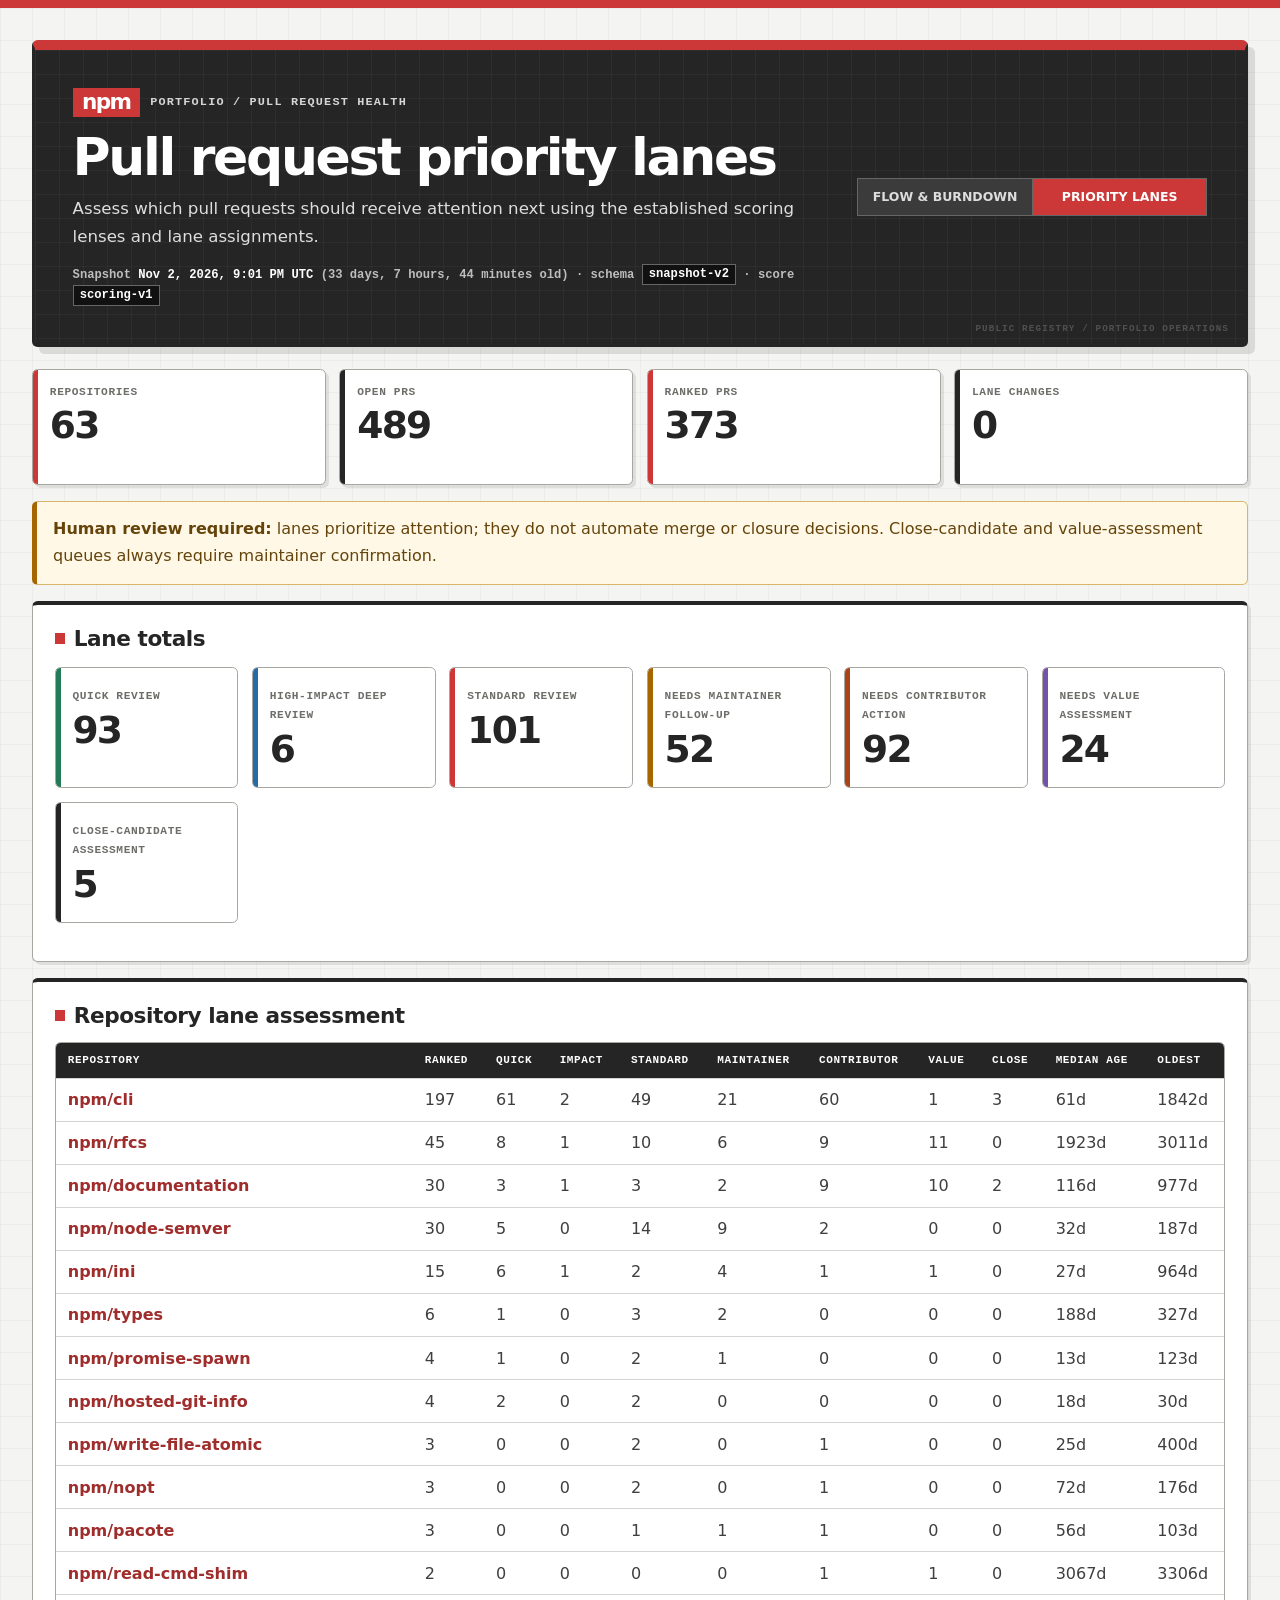
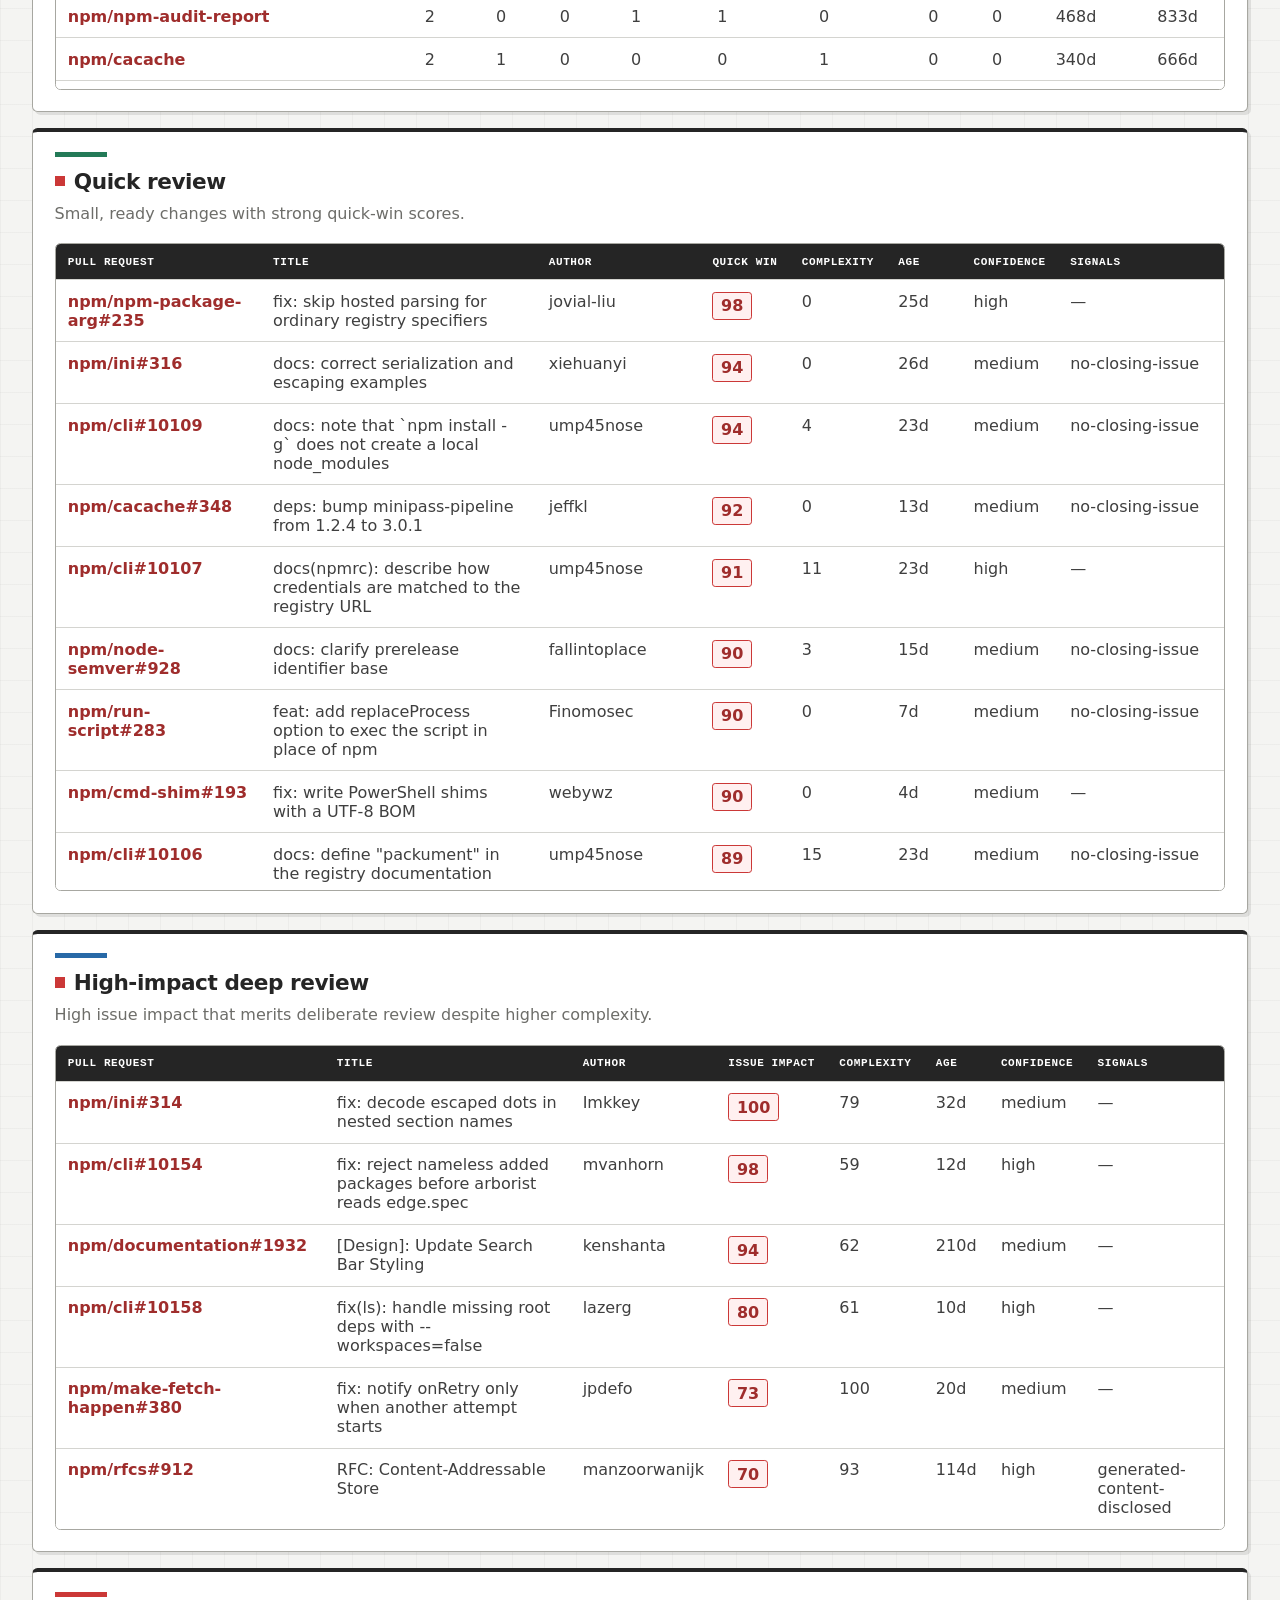
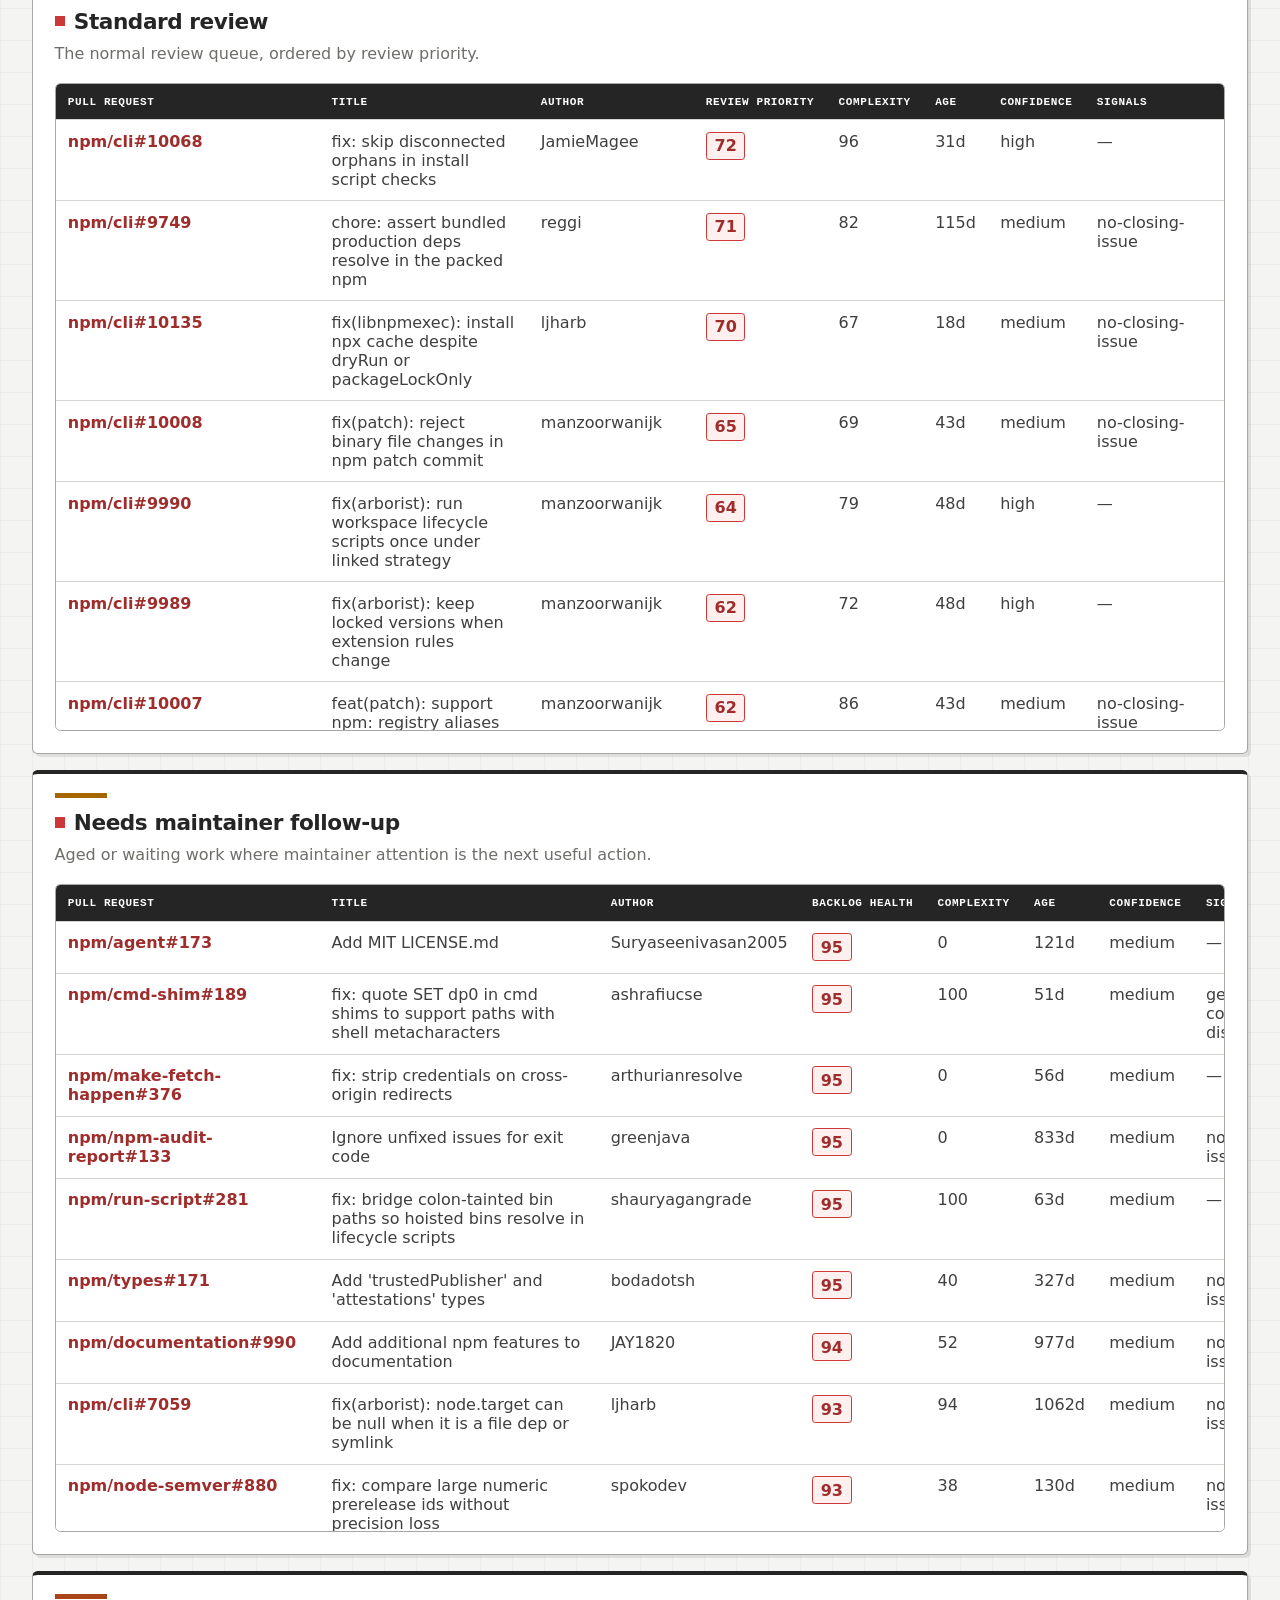
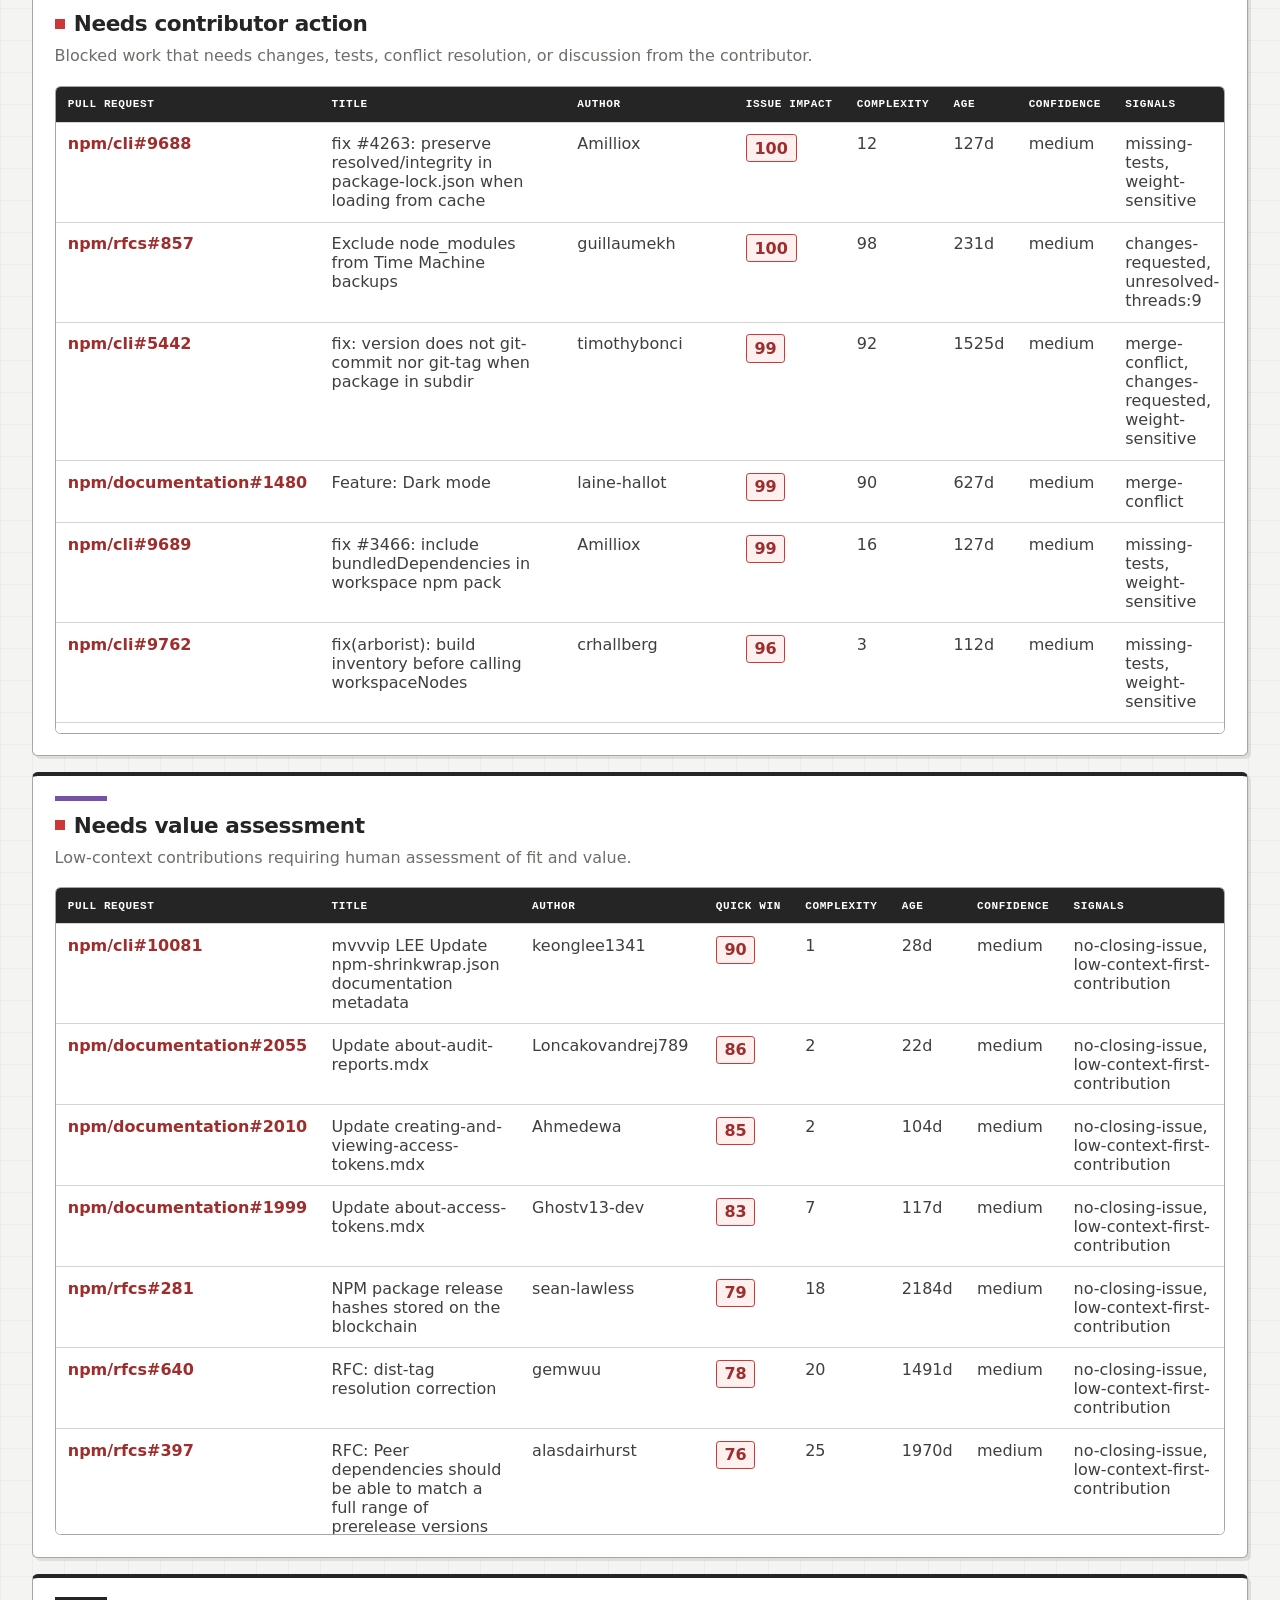
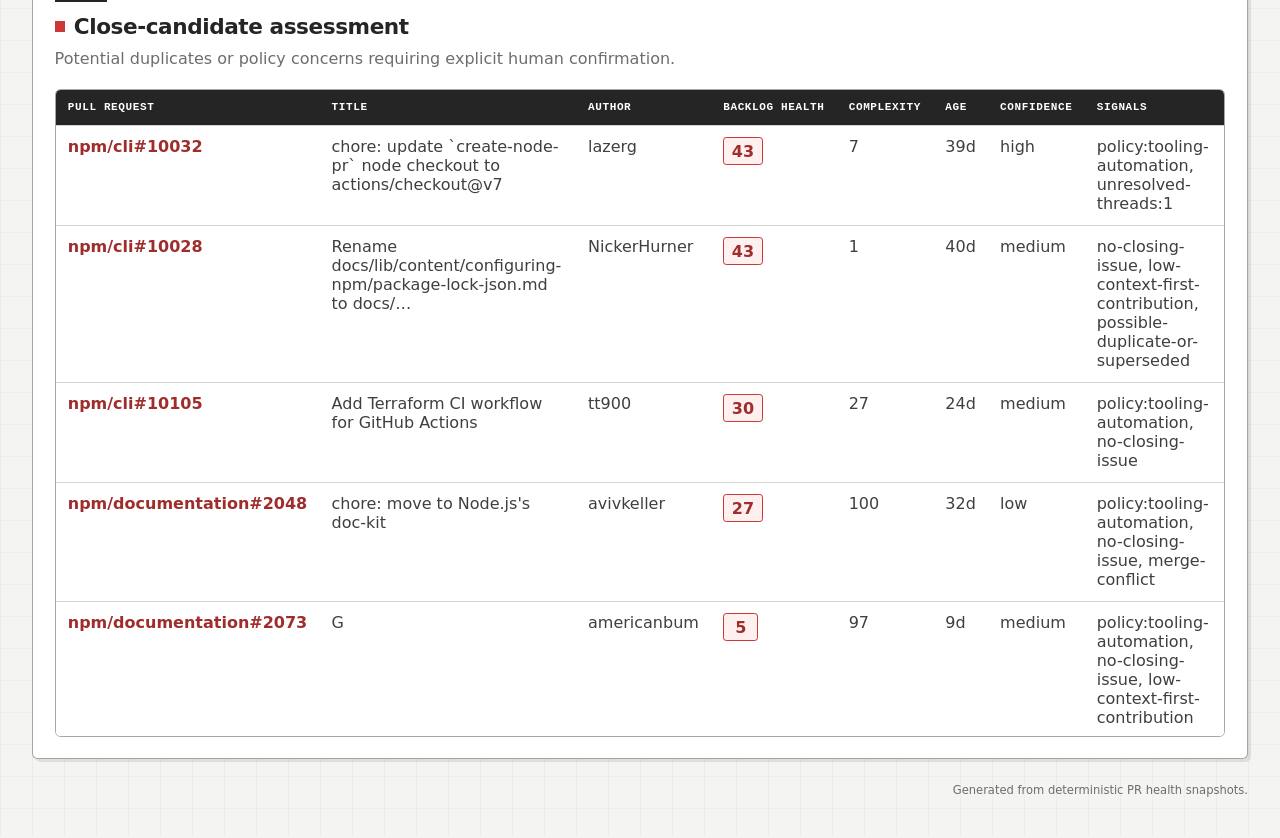
==== commit 518d75bf: "chore: update PR health dashboard" ====
--- a/priorities.html
+++ b/priorities.html
@@ -13,7 +13,7 @@
     <h1>Pull request priority lanes</h1>
     <p class="intro">Assess which pull requests should receive attention next using the established scoring lenses and lane assignments.</p>
     <p class="snapshot-meta">Snapshot
-<time id="snapshot-time" datetime="2026-11-02T20:41:25.679Z">2026-11-02T20:41:25.679Z</time>
+<time id="snapshot-time" datetime="2026-11-02T21:01:43.125Z">Local time</time>
 <span id="snapshot-age"></span> · schema <code>snapshot-v2</code> ·
 score <code>scoring-v1</code></p>
   </div>
@@ -23,14 +23,14 @@
 </nav>
 </header>
 
-<div class="cards"><div class="card"><div>Repositories</div><div class="big">63</div></div><div class="card"><div>Open PRs</div><div class="big">489</div></div><div class="card"><div>Ranked PRs</div><div class="big">373</div></div><div class="card"><div>Lane changes</div><div class="big">16</div></div></div>
+<div class="cards"><div class="card"><div>Repositories</div><div class="big">63</div></div><div class="card"><div>Open PRs</div><div class="big">489</div></div><div class="card"><div>Ranked PRs</div><div class="big">373</div></div><div class="card"><div>Lane changes</div><div class="big">0</div></div></div>
 <p class="note"><strong>Human review required:</strong> lanes prioritize attention; they do not
 automate merge or closure decisions. Close-candidate and value-assessment queues always require
 maintainer confirmation.</p>
 <section><h2>Lane totals</h2><div class="cards"><div class="lane-card" data-lane="quick-review"><a href="#quick-review"><strong>Quick review</strong></a><div class="big">93</div></div><div class="lane-card" data-lane="high-impact-deep-review"><a href="#high-impact-deep-review"><strong>High-impact deep review</strong></a><div class="big">6</div></div><div class="lane-card" data-lane="standard-review"><a href="#standard-review"><strong>Standard review</strong></a><div class="big">101</div></div><div class="lane-card" data-lane="needs-maintainer-follow-up"><a href="#needs-maintainer-follow-up"><strong>Needs maintainer follow-up</strong></a><div class="big">52</div></div><div class="lane-card" data-lane="needs-contributor-action"><a href="#needs-contributor-action"><strong>Needs contributor action</strong></a><div class="big">92</div></div><div class="lane-card" data-lane="needs-value-assessment"><a href="#needs-value-assessment"><strong>Needs value assessment</strong></a><div class="big">24</div></div><div class="lane-card" data-lane="close-candidate-assessment"><a href="#close-candidate-assessment"><strong>Close-candidate assessment</strong></a><div class="big">5</div></div></div></section>
 <section><h2>Repository lane assessment</h2><div class="table-scroll"><table>
 <thead><tr><th>Repository</th><th>Ranked</th><th title="Quick review">Quick</th><th title="High-impact deep review">Impact</th><th title="Standard review">Standard</th><th title="Needs maintainer follow-up">Maintainer</th><th title="Needs contributor action">Contributor</th><th title="Needs value assessment">Value</th><th title="Close-candidate assessment">Close</th><th>Median age</th><th>Oldest</th></tr></thead><tbody>
-<tr><td><a href="https://github.com/npm/cli">npm/cli</a></td><td>197</td><td>61</td><td>2</td><td>49</td><td>21</td><td>60</td><td>1</td><td>3</td><td>60d</td><td>1842d</td></tr><tr><td><a href="https://github.com/npm/rfcs">npm/rfcs</a></td><td>45</td><td>8</td><td>1</td><td>10</td><td>6</td><td>9</td><td>11</td><td>0</td><td>1923d</td><td>3011d</td></tr><tr><td><a href="https://github.com/npm/documentation">npm/documentation</a></td><td>30</td><td>3</td><td>1</td><td>3</td><td>2</td><td>9</td><td>10</td><td>2</td><td>116d</td><td>976d</td></tr><tr><td><a href="https://github.com/npm/node-semver">npm/node-semver</a></td><td>30</td><td>5</td><td>0</td><td>14</td><td>9</td><td>2</td><td>0</td><td>0</td><td>32d</td><td>187d</td></tr><tr><td><a href="https://github.com/npm/ini">npm/ini</a></td><td>15</td><td>6</td><td>1</td><td>2</td><td>4</td><td>1</td><td>1</td><td>0</td><td>27d</td><td>964d</td></tr><tr><td><a href="https://github.com/npm/types">npm/types</a></td><td>6</td><td>1</td><td>0</td><td>3</td><td>2</td><td>0</td><td>0</td><td>0</td><td>188d</td><td>327d</td></tr><tr><td><a href="https://github.com/npm/promise-spawn">npm/promise-spawn</a></td><td>4</td><td>1</td><td>0</td><td>2</td><td>1</td><td>0</td><td>0</td><td>0</td><td>13d</td><td>123d</td></tr><tr><td><a href="https://github.com/npm/hosted-git-info">npm/hosted-git-info</a></td><td>4</td><td>2</td><td>0</td><td>2</td><td>0</td><td>0</td><td>0</td><td>0</td><td>18d</td><td>30d</td></tr><tr><td><a href="https://github.com/npm/write-file-atomic">npm/write-file-atomic</a></td><td>3</td><td>0</td><td>0</td><td>2</td><td>0</td><td>1</td><td>0</td><td>0</td><td>25d</td><td>400d</td></tr><tr><td><a href="https://github.com/npm/nopt">npm/nopt</a></td><td>3</td><td>0</td><td>0</td><td>2</td><td>0</td><td>1</td><td>0</td><td>0</td><td>72d</td><td>176d</td></tr><tr><td><a href="https://github.com/npm/pacote">npm/pacote</a></td><td>3</td><td>0</td><td>0</td><td>1</td><td>1</td><td>1</td><td>0</td><td>0</td><td>56d</td><td>103d</td></tr><tr><td><a href="https://github.com/npm/read-cmd-shim">npm/read-cmd-shim</a></td><td>2</td><td>0</td><td>0</td><td>0</td><td>0</td><td>1</td><td>1</td><td>0</td><td>3067d</td><td>3306d</td></tr><tr><td><a href="https://github.com/npm/npm-audit-report">npm/npm-audit-report</a></td><td>2</td><td>0</td><td>0</td><td>1</td><td>1</td><td>0</td><td>0</td><td>0</td><td>468d</td><td>833d</td></tr><tr><td><a href="https://github.com/npm/cacache">npm/cacache</a></td><td>2</td><td>1</td><td>0</td><td>0</td><td>0</td><td>1</td><td>0</td><td>0</td><td>340d</td><td>666d</td></tr><tr><td><a href="https://github.com/npm/npm-package-arg">npm/npm-package-arg</a></td><td>2</td><td>1</td><td>0</td><td>0</td><td>0</td><td>1</td><td>0</td><td>0</td><td>201d</td><td>377d</td></tr><tr><td><a href="https://github.com/npm/git">npm/git</a></td><td>2</td><td>0</td><td>0</td><td>0</td><td>1</td><td>1</td><td>0</td><td>0</td><td>325d</td><td>325d</td></tr><tr><td><a href="https://github.com/npm/agent">npm/agent</a></td><td>2</td><td>0</td><td>0</td><td>1</td><td>1</td><td>0</td><td>0</td><td>0</td><td>93d</td><td>121d</td></tr><tr><td><a href="https://github.com/npm/run-script">npm/run-script</a></td><td>2</td><td>1</td><td>0</td><td>0</td><td>1</td><td>0</td><td>0</td><td>0</td><td>35d</td><td>63d</td></tr><tr><td><a href="https://github.com/npm/make-fetch-happen">npm/make-fetch-happen</a></td><td>2</td><td>0</td><td>1</td><td>0</td><td>1</td><td>0</td><td>0</td><td>0</td><td>38d</td><td>56d</td></tr><tr><td><a href="https://github.com/npm/cmd-shim">npm/cmd-shim</a></td><td>2</td><td>1</td><td>0</td><td>0</td><td>1</td><td>0</td><td>0</td><td>0</td><td>27d</td><td>51d</td></tr><tr><td><a href="https://github.com/npm/minify-registry-metadata">npm/minify-registry-metadata</a></td><td>1</td><td>0</td><td>0</td><td>1</td><td>0</td><td>0</td><td>0</td><td>0</td><td>1336d</td><td>1336d</td></tr><tr><td><a href="https://github.com/npm/npm-pick-manifest">npm/npm-pick-manifest</a></td><td>1</td><td>0</td><td>0</td><td>0</td><td>0</td><td>1</td><td>0</td><td>0</td><td>753d</td><td>753d</td></tr><tr><td><a href="https://github.com/npm/validate-npm-package-name">npm/validate-npm-package-name</a></td><td>1</td><td>0</td><td>0</td><td>1</td><td>0</td><td>0</td><td>0</td><td>0</td><td>269d</td><td>269d</td></tr><tr><td><a href="https://github.com/npm/fs">npm/fs</a></td><td>1</td><td>0</td><td>0</td><td>1</td><td>0</td><td>0</td><td>0</td><td>0</td><td>204d</td><td>204d</td></tr><tr><td><a href="https://github.com/npm/minipass-fetch">npm/minipass-fetch</a></td><td>1</td><td>0</td><td>0</td><td>1</td><td>0</td><td>0</td><td>0</td><td>0</td><td>126d</td><td>126d</td></tr><tr><td><a href="https://github.com/npm/npm-install-checks">npm/npm-install-checks</a></td><td>1</td><td>0</td><td>0</td><td>0</td><td>0</td><td>1</td><td>0</td><td>0</td><td>109d</td><td>109d</td></tr><tr><td><a href="https://github.com/npm/redact">npm/redact</a></td><td>1</td><td>0</td><td>0</td><td>0</td><td>0</td><td>1</td><td>0</td><td>0</td><td>95d</td><td>95d</td></tr><tr><td><a href="https://github.com/npm/read">npm/read</a></td><td>1</td><td>0</td><td>0</td><td>0</td><td>0</td><td>1</td><td>0</td><td>0</td><td>86d</td><td>86d</td></tr><tr><td><a href="https://github.com/npm/package-json">npm/package-json</a></td><td>1</td><td>1</td><td>0</td><td>0</td><td>0</td><td>0</td><td>0</td><td>0</td><td>64d</td><td>64d</td></tr><tr><td><a href="https://github.com/npm/metavuln-calculator">npm/metavuln-calculator</a></td><td>1</td><td>0</td><td>0</td><td>1</td><td>0</td><td>0</td><td>0</td><td>0</td><td>28d</td><td>28d</td></tr><tr><td><a href="https://github.com/npm/normalize-package-data">npm/normalize-package-data</a></td><td>1</td><td>0</td><td>0</td><td>1</td><td>0</td><td>0</td><td>0</td><td>0</td><td>27d</td><td>27d</td></tr><tr><td><a href="https://github.com/npm/parse-conflict-json">npm/parse-conflict-json</a></td><td>1</td><td>0</td><td>0</td><td>1</td><td>0</td><td>0</td><td>0</td><td>0</td><td>21d</td><td>21d</td></tr><tr><td><a href="https://github.com/npm/node-which">npm/node-which</a></td><td>1</td><td>0</td><td>0</td><td>1</td><td>0</td><td>0</td><td>0</td><td>0</td><td>18d</td><td>18d</td></tr><tr><td><a href="https://github.com/npm/bin-links">npm/bin-links</a></td><td>1</td><td>0</td><td>0</td><td>1</td><td>0</td><td>0</td><td>0</td><td>0</td><td>7d</td><td>7d</td></tr><tr><td><a href="https://github.com/npm/template-oss">npm/template-oss</a></td><td>1</td><td>1</td><td>0</td><td>0</td><td>0</td><td>0</td><td>0</td><td>0</td><td>7d</td><td>7d</td></tr><tr><td><a href="https://github.com/npm/abbrev-js">npm/abbrev-js</a></td><td>0</td><td>0</td><td>0</td><td>0</td><td>0</td><td>0</td><td>0</td><td>0</td><td>0d</td><td>0d</td></tr><tr><td><a href="https://github.com/npm/eslint-config">npm/eslint-config</a></td><td>0</td><td>0</td><td>0</td><td>0</td><td>0</td><td>0</td><td>0</td><td>0</td><td>0d</td><td>0d</td></tr><tr><td><a href="https://github.com/npm/ignore-walk">npm/ignore-walk</a></td><td>0</td><td>0</td><td>0</td><td>0</td><td>0</td><td>0</td><td>0</td><td>0</td><td>0d</td><td>0d</td></tr><tr><td><a href="https://github.com/npm/init-package-json">npm/init-package-json</a></td><td>0</td><td>0</td><td>0</td><td>0</td><td>0</td><td>0</td><td>0</td><td>0</td><td>0d</td><td>0d</td></tr><tr><td><a href="https://github.com/npm/installed-package-contents">npm/installed-package-contents</a></td><td>0</td><td>0</td><td>0</td><td>0</td><td>0</td><td>0</td><td>0</td><td>0</td><td>0d</td><td>0d</td></tr><tr><td><a href="https://github.com/npm/json-parse-even-better-errors">npm/json-parse-even-better-errors</a></td><td>0</td><td>0</td><td>0</td><td>0</td><td>0</td><td>0</td><td>0</td><td>0</td><td>0d</td><td>0d</td></tr><tr><td><a href="https://github.com/npm/libnpmhook">npm/libnpmhook</a></td><td>0</td><td>0</td><td>0</td><td>0</td><td>0</td><td>0</td><td>0</td><td>0</td><td>0d</td><td>0d</td></tr><tr><td><a href="https://github.com/npm/map-workspaces">npm/map-workspaces</a></td><td>0</td><td>0</td><td>0</td><td>0</td><td>0</td><td>0</td><td>0</td><td>0</td><td>0d</td><td>0d</td></tr><tr><td><a href="https://github.com/npm/mute-stream">npm/mute-stream</a></td><td>0</td><td>0</td><td>0</td><td>0</td><td>0</td><td>0</td><td>0</td><td>0</td><td>0d</td><td>0d</td></tr><tr><td><a href="https://github.com/npm/name-from-folder">npm/name-from-folder</a></td><td>0</td><td>0</td><td>0</td><td>0</td><td>0</td><td>0</td><td>0</td><td>0</td><td>0d</td><td>0d</td></tr><tr><td><a href="https://github.com/npm/node-gyp">npm/node-gyp</a></td><td>0</td><td>0</td><td>0</td><td>0</td><td>0</td><td>0</td><td>0</td><td>0</td><td>0d</td><td>0d</td></tr><tr><td><a href="https://github.com/npm/npm-bundled">npm/npm-bundled</a></td><td>0</td><td>0</td><td>0</td><td>0</td><td>0</td><td>0</td><td>0</td><td>0</td><td>0d</td><td>0d</td></tr><tr><td><a href="https://github.com/npm/npm-install-script">npm/npm-install-script</a></td><td>0</td><td>0</td><td>0</td><td>0</td><td>0</td><td>0</td><td>0</td><td>0</td><td>0d</td><td>0d</td></tr><tr><td><a href="https://github.com/npm/npm-normalize-package-bin">npm/npm-normalize-package-bin</a></td><td>0</td><td>0</td><td>0</td><td>0</td><td>0</td><td>0</td><td>0</td><td>0</td><td>0d</td><td>0d</td></tr><tr><td><a href="https://github.com/npm/npm-packlist">npm/npm-packlist</a></td><td>0</td><td>0</td><td>0</td><td>0</td><td>0</td><td>0</td><td>0</td><td>0</td><td>0d</td><td>0d</td></tr><tr><td><a href="https://github.com/npm/npm-profile">npm/npm-profile</a></td><td>0</td><td>0</td><td>0</td><td>0</td><td>0</td><td>0</td><td>0</td><td>0</td><td>0d</td><td>0d</td></tr><tr><td><a href="https://github.com/npm/npm-registry-fetch">npm/npm-registry-fetch</a></td><td>0</td><td>0</td><td>0</td><td>0</td><td>0</td><td>0</td><td>0</td><td>0</td><td>0d</td><td>0d</td></tr><tr><td><a href="https://github.com/npm/npm-user-validate">npm/npm-user-validate</a></td><td>0</td><td>0</td><td>0</td><td>0</td><td>0</td><td>0</td><td>0</td><td>0</td><td>0d</td><td>0d</td></tr><tr><td><a href="https://github.com/npm/proc-log">npm/proc-log</a></td><td>0</td><td>0</td><td>0</td><td>0</td><td>0</td><td>0</td><td>0</td><td>0</td><td>0d</td><td>0d</td></tr><tr><td><a href="https://github.com/npm/proggy">npm/proggy</a></td><td>0</td><td>0</td><td>0</td><td>0</td><td>0</td><td>0</td><td>0</td><td>0</td><td>0d</td><td>0d</td></tr><tr><td><a href="https://github.com/npm/promzard">npm/promzard</a></td><td>0</td><td>0</td><td>0</td><td>0</td><td>0</td><td>0</td><td>0</td><td>0</td><td>0d</td><td>0d</td></tr><tr><td><a href="https://github.com/npm/query">npm/query</a></td><td>0</td><td>0</td><td>0</td><td>0</td><td>0</td><td>0</td><td>0</td><td>0</td><td>0d</td><td>0d</td></tr><tr><td><a href="https://github.com/npm/read-package-json-fast">npm/read-package-json-fast</a></td><td>0</td><td>0</td><td>0</td><td>0</td><td>0</td><td>0</td><td>0</td><td>0</td><td>0d</td><td>0d</td></tr><tr><td><a href="https://github.com/npm/ssri">npm/ssri</a></td><td>0</td><td>0</td><td>0</td><td>0</td><td>0</td><td>0</td><td>0</td><td>0</td><td>0d</td><td>0d</td></tr><tr><td><a href="https://github.com/npm/stafftools">npm/stafftools</a></td><td>0</td><td>0</td><td>0</td><td>0</td><td>0</td><td>0</td><td>0</td><td>0</td><td>0d</td><td>0d</td></tr><tr><td><a href="https://github.com/npm/statusboard">npm/statusboard</a></td><td>0</td><td>0</td><td>0</td><td>0</td><td>0</td><td>0</td><td>0</td><td>0</td><td>0d</td><td>0d</td></tr><tr><td><a href="https://github.com/npm/unique-filename">npm/unique-filename</a></td><td>0</td><td>0</td><td>0</td><td>0</td><td>0</td><td>0</td><td>0</td><td>0</td><td>0d</td><td>0d</td></tr><tr><td><a href="https://github.com/npm/unique-slug">npm/unique-slug</a></td><td>0</td><td>0</td><td>0</td><td>0</td><td>0</td><td>0</td><td>0</td><td>0</td><td>0d</td><td>0d</td></tr>
+<tr><td><a href="https://github.com/npm/cli">npm/cli</a></td><td>197</td><td>61</td><td>2</td><td>49</td><td>21</td><td>60</td><td>1</td><td>3</td><td>61d</td><td>1842d</td></tr><tr><td><a href="https://github.com/npm/rfcs">npm/rfcs</a></td><td>45</td><td>8</td><td>1</td><td>10</td><td>6</td><td>9</td><td>11</td><td>0</td><td>1923d</td><td>3011d</td></tr><tr><td><a href="https://github.com/npm/documentation">npm/documentation</a></td><td>30</td><td>3</td><td>1</td><td>3</td><td>2</td><td>9</td><td>10</td><td>2</td><td>116d</td><td>977d</td></tr><tr><td><a href="https://github.com/npm/node-semver">npm/node-semver</a></td><td>30</td><td>5</td><td>0</td><td>14</td><td>9</td><td>2</td><td>0</td><td>0</td><td>32d</td><td>187d</td></tr><tr><td><a href="https://github.com/npm/ini">npm/ini</a></td><td>15</td><td>6</td><td>1</td><td>2</td><td>4</td><td>1</td><td>1</td><td>0</td><td>27d</td><td>964d</td></tr><tr><td><a href="https://github.com/npm/types">npm/types</a></td><td>6</td><td>1</td><td>0</td><td>3</td><td>2</td><td>0</td><td>0</td><td>0</td><td>188d</td><td>327d</td></tr><tr><td><a href="https://github.com/npm/promise-spawn">npm/promise-spawn</a></td><td>4</td><td>1</td><td>0</td><td>2</td><td>1</td><td>0</td><td>0</td><td>0</td><td>13d</td><td>123d</td></tr><tr><td><a href="https://github.com/npm/hosted-git-info">npm/hosted-git-info</a></td><td>4</td><td>2</td><td>0</td><td>2</td><td>0</td><td>0</td><td>0</td><td>0</td><td>18d</td><td>30d</td></tr><tr><td><a href="https://github.com/npm/write-file-atomic">npm/write-file-atomic</a></td><td>3</td><td>0</td><td>0</td><td>2</td><td>0</td><td>1</td><td>0</td><td>0</td><td>25d</td><td>400d</td></tr><tr><td><a href="https://github.com/npm/nopt">npm/nopt</a></td><td>3</td><td>0</td><td>0</td><td>2</td><td>0</td><td>1</td><td>0</td><td>0</td><td>72d</td><td>176d</td></tr><tr><td><a href="https://github.com/npm/pacote">npm/pacote</a></td><td>3</td><td>0</td><td>0</td><td>1</td><td>1</td><td>1</td><td>0</td><td>0</td><td>56d</td><td>103d</td></tr><tr><td><a href="https://github.com/npm/read-cmd-shim">npm/read-cmd-shim</a></td><td>2</td><td>0</td><td>0</td><td>0</td><td>0</td><td>1</td><td>1</td><td>0</td><td>3067d</td><td>3306d</td></tr><tr><td><a href="https://github.com/npm/npm-audit-report">npm/npm-audit-report</a></td><td>2</td><td>0</td><td>0</td><td>1</td><td>1</td><td>0</td><td>0</td><td>0</td><td>468d</td><td>833d</td></tr><tr><td><a href="https://github.com/npm/cacache">npm/cacache</a></td><td>2</td><td>1</td><td>0</td><td>0</td><td>0</td><td>1</td><td>0</td><td>0</td><td>340d</td><td>666d</td></tr><tr><td><a href="https://github.com/npm/npm-package-arg">npm/npm-package-arg</a></td><td>2</td><td>1</td><td>0</td><td>0</td><td>0</td><td>1</td><td>0</td><td>0</td><td>201d</td><td>377d</td></tr><tr><td><a href="https://github.com/npm/git">npm/git</a></td><td>2</td><td>0</td><td>0</td><td>0</td><td>1</td><td>1</td><td>0</td><td>0</td><td>325d</td><td>325d</td></tr><tr><td><a href="https://github.com/npm/agent">npm/agent</a></td><td>2</td><td>0</td><td>0</td><td>1</td><td>1</td><td>0</td><td>0</td><td>0</td><td>93d</td><td>121d</td></tr><tr><td><a href="https://github.com/npm/run-script">npm/run-script</a></td><td>2</td><td>1</td><td>0</td><td>0</td><td>1</td><td>0</td><td>0</td><td>0</td><td>35d</td><td>63d</td></tr><tr><td><a href="https://github.com/npm/make-fetch-happen">npm/make-fetch-happen</a></td><td>2</td><td>0</td><td>1</td><td>0</td><td>1</td><td>0</td><td>0</td><td>0</td><td>38d</td><td>56d</td></tr><tr><td><a href="https://github.com/npm/cmd-shim">npm/cmd-shim</a></td><td>2</td><td>1</td><td>0</td><td>0</td><td>1</td><td>0</td><td>0</td><td>0</td><td>27d</td><td>51d</td></tr><tr><td><a href="https://github.com/npm/minify-registry-metadata">npm/minify-registry-metadata</a></td><td>1</td><td>0</td><td>0</td><td>1</td><td>0</td><td>0</td><td>0</td><td>0</td><td>1336d</td><td>1336d</td></tr><tr><td><a href="https://github.com/npm/npm-pick-manifest">npm/npm-pick-manifest</a></td><td>1</td><td>0</td><td>0</td><td>0</td><td>0</td><td>1</td><td>0</td><td>0</td><td>753d</td><td>753d</td></tr><tr><td><a href="https://github.com/npm/validate-npm-package-name">npm/validate-npm-package-name</a></td><td>1</td><td>0</td><td>0</td><td>1</td><td>0</td><td>0</td><td>0</td><td>0</td><td>269d</td><td>269d</td></tr><tr><td><a href="https://github.com/npm/fs">npm/fs</a></td><td>1</td><td>0</td><td>0</td><td>1</td><td>0</td><td>0</td><td>0</td><td>0</td><td>204d</td><td>204d</td></tr><tr><td><a href="https://github.com/npm/minipass-fetch">npm/minipass-fetch</a></td><td>1</td><td>0</td><td>0</td><td>1</td><td>0</td><td>0</td><td>0</td><td>0</td><td>126d</td><td>126d</td></tr><tr><td><a href="https://github.com/npm/npm-install-checks">npm/npm-install-checks</a></td><td>1</td><td>0</td><td>0</td><td>0</td><td>0</td><td>1</td><td>0</td><td>0</td><td>109d</td><td>109d</td></tr><tr><td><a href="https://github.com/npm/redact">npm/redact</a></td><td>1</td><td>0</td><td>0</td><td>0</td><td>0</td><td>1</td><td>0</td><td>0</td><td>95d</td><td>95d</td></tr><tr><td><a href="https://github.com/npm/read">npm/read</a></td><td>1</td><td>0</td><td>0</td><td>0</td><td>0</td><td>1</td><td>0</td><td>0</td><td>86d</td><td>86d</td></tr><tr><td><a href="https://github.com/npm/package-json">npm/package-json</a></td><td>1</td><td>1</td><td>0</td><td>0</td><td>0</td><td>0</td><td>0</td><td>0</td><td>64d</td><td>64d</td></tr><tr><td><a href="https://github.com/npm/metavuln-calculator">npm/metavuln-calculator</a></td><td>1</td><td>0</td><td>0</td><td>1</td><td>0</td><td>0</td><td>0</td><td>0</td><td>28d</td><td>28d</td></tr><tr><td><a href="https://github.com/npm/normalize-package-data">npm/normalize-package-data</a></td><td>1</td><td>0</td><td>0</td><td>1</td><td>0</td><td>0</td><td>0</td><td>0</td><td>27d</td><td>27d</td></tr><tr><td><a href="https://github.com/npm/parse-conflict-json">npm/parse-conflict-json</a></td><td>1</td><td>0</td><td>0</td><td>1</td><td>0</td><td>0</td><td>0</td><td>0</td><td>21d</td><td>21d</td></tr><tr><td><a href="https://github.com/npm/node-which">npm/node-which</a></td><td>1</td><td>0</td><td>0</td><td>1</td><td>0</td><td>0</td><td>0</td><td>0</td><td>18d</td><td>18d</td></tr><tr><td><a href="https://github.com/npm/bin-links">npm/bin-links</a></td><td>1</td><td>0</td><td>0</td><td>1</td><td>0</td><td>0</td><td>0</td><td>0</td><td>7d</td><td>7d</td></tr><tr><td><a href="https://github.com/npm/template-oss">npm/template-oss</a></td><td>1</td><td>1</td><td>0</td><td>0</td><td>0</td><td>0</td><td>0</td><td>0</td><td>7d</td><td>7d</td></tr><tr><td><a href="https://github.com/npm/abbrev-js">npm/abbrev-js</a></td><td>0</td><td>0</td><td>0</td><td>0</td><td>0</td><td>0</td><td>0</td><td>0</td><td>0d</td><td>0d</td></tr><tr><td><a href="https://github.com/npm/eslint-config">npm/eslint-config</a></td><td>0</td><td>0</td><td>0</td><td>0</td><td>0</td><td>0</td><td>0</td><td>0</td><td>0d</td><td>0d</td></tr><tr><td><a href="https://github.com/npm/ignore-walk">npm/ignore-walk</a></td><td>0</td><td>0</td><td>0</td><td>0</td><td>0</td><td>0</td><td>0</td><td>0</td><td>0d</td><td>0d</td></tr><tr><td><a href="https://github.com/npm/init-package-json">npm/init-package-json</a></td><td>0</td><td>0</td><td>0</td><td>0</td><td>0</td><td>0</td><td>0</td><td>0</td><td>0d</td><td>0d</td></tr><tr><td><a href="https://github.com/npm/installed-package-contents">npm/installed-package-contents</a></td><td>0</td><td>0</td><td>0</td><td>0</td><td>0</td><td>0</td><td>0</td><td>0</td><td>0d</td><td>0d</td></tr><tr><td><a href="https://github.com/npm/json-parse-even-better-errors">npm/json-parse-even-better-errors</a></td><td>0</td><td>0</td><td>0</td><td>0</td><td>0</td><td>0</td><td>0</td><td>0</td><td>0d</td><td>0d</td></tr><tr><td><a href="https://github.com/npm/libnpmhook">npm/libnpmhook</a></td><td>0</td><td>0</td><td>0</td><td>0</td><td>0</td><td>0</td><td>0</td><td>0</td><td>0d</td><td>0d</td></tr><tr><td><a href="https://github.com/npm/map-workspaces">npm/map-workspaces</a></td><td>0</td><td>0</td><td>0</td><td>0</td><td>0</td><td>0</td><td>0</td><td>0</td><td>0d</td><td>0d</td></tr><tr><td><a href="https://github.com/npm/mute-stream">npm/mute-stream</a></td><td>0</td><td>0</td><td>0</td><td>0</td><td>0</td><td>0</td><td>0</td><td>0</td><td>0d</td><td>0d</td></tr><tr><td><a href="https://github.com/npm/name-from-folder">npm/name-from-folder</a></td><td>0</td><td>0</td><td>0</td><td>0</td><td>0</td><td>0</td><td>0</td><td>0</td><td>0d</td><td>0d</td></tr><tr><td><a href="https://github.com/npm/node-gyp">npm/node-gyp</a></td><td>0</td><td>0</td><td>0</td><td>0</td><td>0</td><td>0</td><td>0</td><td>0</td><td>0d</td><td>0d</td></tr><tr><td><a href="https://github.com/npm/npm-bundled">npm/npm-bundled</a></td><td>0</td><td>0</td><td>0</td><td>0</td><td>0</td><td>0</td><td>0</td><td>0</td><td>0d</td><td>0d</td></tr><tr><td><a href="https://github.com/npm/npm-install-script">npm/npm-install-script</a></td><td>0</td><td>0</td><td>0</td><td>0</td><td>0</td><td>0</td><td>0</td><td>0</td><td>0d</td><td>0d</td></tr><tr><td><a href="https://github.com/npm/npm-normalize-package-bin">npm/npm-normalize-package-bin</a></td><td>0</td><td>0</td><td>0</td><td>0</td><td>0</td><td>0</td><td>0</td><td>0</td><td>0d</td><td>0d</td></tr><tr><td><a href="https://github.com/npm/npm-packlist">npm/npm-packlist</a></td><td>0</td><td>0</td><td>0</td><td>0</td><td>0</td><td>0</td><td>0</td><td>0</td><td>0d</td><td>0d</td></tr><tr><td><a href="https://github.com/npm/npm-profile">npm/npm-profile</a></td><td>0</td><td>0</td><td>0</td><td>0</td><td>0</td><td>0</td><td>0</td><td>0</td><td>0d</td><td>0d</td></tr><tr><td><a href="https://github.com/npm/npm-registry-fetch">npm/npm-registry-fetch</a></td><td>0</td><td>0</td><td>0</td><td>0</td><td>0</td><td>0</td><td>0</td><td>0</td><td>0d</td><td>0d</td></tr><tr><td><a href="https://github.com/npm/npm-user-validate">npm/npm-user-validate</a></td><td>0</td><td>0</td><td>0</td><td>0</td><td>0</td><td>0</td><td>0</td><td>0</td><td>0d</td><td>0d</td></tr><tr><td><a href="https://github.com/npm/proc-log">npm/proc-log</a></td><td>0</td><td>0</td><td>0</td><td>0</td><td>0</td><td>0</td><td>0</td><td>0</td><td>0d</td><td>0d</td></tr><tr><td><a href="https://github.com/npm/proggy">npm/proggy</a></td><td>0</td><td>0</td><td>0</td><td>0</td><td>0</td><td>0</td><td>0</td><td>0</td><td>0d</td><td>0d</td></tr><tr><td><a href="https://github.com/npm/promzard">npm/promzard</a></td><td>0</td><td>0</td><td>0</td><td>0</td><td>0</td><td>0</td><td>0</td><td>0</td><td>0d</td><td>0d</td></tr><tr><td><a href="https://github.com/npm/query">npm/query</a></td><td>0</td><td>0</td><td>0</td><td>0</td><td>0</td><td>0</td><td>0</td><td>0</td><td>0d</td><td>0d</td></tr><tr><td><a href="https://github.com/npm/read-package-json-fast">npm/read-package-json-fast</a></td><td>0</td><td>0</td><td>0</td><td>0</td><td>0</td><td>0</td><td>0</td><td>0</td><td>0d</td><td>0d</td></tr><tr><td><a href="https://github.com/npm/ssri">npm/ssri</a></td><td>0</td><td>0</td><td>0</td><td>0</td><td>0</td><td>0</td><td>0</td><td>0</td><td>0d</td><td>0d</td></tr><tr><td><a href="https://github.com/npm/stafftools">npm/stafftools</a></td><td>0</td><td>0</td><td>0</td><td>0</td><td>0</td><td>0</td><td>0</td><td>0</td><td>0d</td><td>0d</td></tr><tr><td><a href="https://github.com/npm/statusboard">npm/statusboard</a></td><td>0</td><td>0</td><td>0</td><td>0</td><td>0</td><td>0</td><td>0</td><td>0</td><td>0d</td><td>0d</td></tr><tr><td><a href="https://github.com/npm/unique-filename">npm/unique-filename</a></td><td>0</td><td>0</td><td>0</td><td>0</td><td>0</td><td>0</td><td>0</td><td>0</td><td>0d</td><td>0d</td></tr><tr><td><a href="https://github.com/npm/unique-slug">npm/unique-slug</a></td><td>0</td><td>0</td><td>0</td><td>0</td><td>0</td><td>0</td><td>0</td><td>0</td><td>0d</td><td>0d</td></tr>
 </tbody></table></div></section>
 <section class="priority-queue" data-lane="quick-review" id="quick-review">
 <h2>Quick review</h2>
@@ -39,7 +39,7 @@
 <th>Pull request</th><th>Title</th><th>Author</th><th>Quick win</th>
 <th>Complexity</th><th>Age</th><th>Confidence</th><th>Signals</th>
 </tr></thead><tbody>
-<tr><td><a href="https://github.com/npm/npm-package-arg/pull/235">npm/npm-package-arg#235</a></td><td>fix: skip hosted parsing for ordinary registry specifiers</td><td>jovial-liu</td><td><span class="score">98</span></td><td>0</td><td>25d</td><td>high</td><td>—</td></tr><tr><td><a href="https://github.com/npm/ini/pull/316">npm/ini#316</a></td><td>docs: correct serialization and escaping examples</td><td>xiehuanyi</td><td><span class="score">94</span></td><td>0</td><td>26d</td><td>medium</td><td>no-closing-issue</td></tr><tr><td><a href="https://github.com/npm/cli/pull/10109">npm/cli#10109</a></td><td>docs: note that `npm install -g` does not create a local node_modules</td><td>ump45nose</td><td><span class="score">94</span></td><td>4</td><td>23d</td><td>medium</td><td>no-closing-issue</td></tr><tr><td><a href="https://github.com/npm/cacache/pull/348">npm/cacache#348</a></td><td>deps: bump minipass-pipeline from 1.2.4 to 3.0.1</td><td>jeffkl</td><td><span class="score">92</span></td><td>0</td><td>13d</td><td>medium</td><td>no-closing-issue</td></tr><tr><td><a href="https://github.com/npm/cli/pull/10107">npm/cli#10107</a></td><td>docs(npmrc): describe how credentials are matched to the registry URL</td><td>ump45nose</td><td><span class="score">91</span></td><td>11</td><td>23d</td><td>high</td><td>—</td></tr><tr><td><a href="https://github.com/npm/node-semver/pull/928">npm/node-semver#928</a></td><td>docs: clarify prerelease identifier base</td><td>fallintoplace</td><td><span class="score">90</span></td><td>3</td><td>15d</td><td>medium</td><td>no-closing-issue</td></tr><tr><td><a href="https://github.com/npm/run-script/pull/283">npm/run-script#283</a></td><td>feat: add replaceProcess option to exec the script in place of npm</td><td>Finomosec</td><td><span class="score">90</span></td><td>0</td><td>7d</td><td>medium</td><td>no-closing-issue</td></tr><tr><td><a href="https://github.com/npm/cmd-shim/pull/193">npm/cmd-shim#193</a></td><td>fix: write PowerShell shims with a UTF-8 BOM</td><td>webywz</td><td><span class="score">90</span></td><td>0</td><td>4d</td><td>medium</td><td>—</td></tr><tr><td><a href="https://github.com/npm/cli/pull/10106">npm/cli#10106</a></td><td>docs: define &quot;packument&quot; in the registry documentation</td><td>ump45nose</td><td><span class="score">89</span></td><td>15</td><td>23d</td><td>medium</td><td>no-closing-issue</td></tr><tr><td><a href="https://github.com/npm/hosted-git-info/pull/351">npm/hosted-git-info#351</a></td><td>fix: use ssh.bitbucket.org for Bitbucket SSH URLs</td><td>junaidkhan80121</td><td><span class="score">89</span></td><td>0</td><td>1d</td><td>medium</td><td>—</td></tr><tr><td><a href="https://github.com/npm/cli/pull/10128">npm/cli#10128</a></td><td>fix(arborist): skip bundle checks without an applicable override</td><td>jeffwidman</td><td><span class="score">88</span></td><td>23</td><td>19d</td><td>medium</td><td>no-closing-issue, generated-content-disclosed</td></tr><tr><td><a href="https://github.com/npm/cli/pull/10127">npm/cli#10127</a></td><td>fix(arborist): use a set for bundled-dependency traversal</td><td>jeffwidman</td><td><span class="score">87</span></td><td>27</td><td>19d</td><td>medium</td><td>no-closing-issue, generated-content-disclosed</td></tr><tr><td><a href="https://github.com/npm/rfcs/pull/547">npm/rfcs#547</a></td><td>add &quot;obey user specifier&quot; RFC</td><td>ljharb</td><td><span class="score">87</span></td><td>5</td><td>1705d</td><td>medium</td><td>no-closing-issue</td></tr><tr><td><a href="https://github.com/npm/rfcs/pull/648">npm/rfcs#648</a></td><td>RFC: [improvement] reenable npm cli api access</td><td>ganeshkbhat</td><td><span class="score">86</span></td><td>2</td><td>1468d</td><td>medium</td><td>no-closing-issue</td></tr><tr><td><a href="https://github.com/npm/cli/pull/10115">npm/cli#10115</a></td><td>fix: accept omitted unresolved optional packages in npm ci</td><td>mvanhorn</td><td><span class="score">85</span></td><td>22</td><td>21d</td><td>high</td><td>—</td></tr><tr><td><a href="https://github.com/npm/cli/pull/10075">npm/cli#10075</a></td><td>fix(arborist): guard explicit request edges that have no matching edge</td><td>rubenmarcus</td><td><span class="score">85</span></td><td>20</td><td>29d</td><td>medium</td><td>weight-sensitive</td></tr><tr><td><a href="https://github.com/npm/cli/pull/10132">npm/cli#10132</a></td><td>fix(arborist): skip normalization for canonical ASCII map keys</td><td>jeffwidman</td><td><span class="score">85</span></td><td>25</td><td>18d</td><td>medium</td><td>no-closing-issue</td></tr><tr><td><a href="https://github.com/npm/cli/pull/10047">npm/cli#10047</a></td><td>docs: clarify os/cpu/libc accept string or array</td><td>SatvikMishra08</td><td><span class="score">85</span></td><td>13</td><td>36d</td><td>medium</td><td>weight-sensitive</td></tr><tr><td><a href="https://github.com/npm/ini/pull/318">npm/ini#318</a></td><td>fix: count duplicate keys independently of prototype names</td><td>fhgffy</td><td><span class="score">85</span></td><td>11</td><td>23d</td><td>medium</td><td>no-closing-issue</td></tr><tr><td><a href="https://github.com/npm/cli/pull/10142">npm/cli#10142</a></td><td>fix: preserve array items when deleting named properties</td><td>drawliin</td><td><span class="score">84</span></td><td>20</td><td>14d</td><td>medium</td><td>—</td></tr><tr><td><a href="https://github.com/npm/ini/pull/315">npm/ini#315</a></td><td>fix: strip inline comments after quoted values</td><td>vhinayindia</td><td><span class="score">84</span></td><td>11</td><td>27d</td><td>medium</td><td>—</td></tr><tr><td><a href="https://github.com/npm/cli/pull/9883">npm/cli#9883</a></td><td>docs: fix grammar and missing brackets in document</td><td>minirang</td><td><span class="score">84</span></td><td>15</td><td>78d</td><td>medium</td><td>no-closing-issue</td></tr><tr><td><a href="https://github.com/npm/cli/pull/9764">npm/cli#9764</a></td><td>docs: clarify devDependencies installation for git protocol</td><td>var12958</td><td><span class="score">84</span></td><td>8</td><td>112d</td><td>medium</td><td>no-closing-issue</td></tr><tr><td><a href="https://github.com/npm/cli/pull/9774">npm/cli#9774</a></td><td>fix(config): redact proxy environment credentials</td><td>tianrking</td><td><span class="score">84</span></td><td>9</td><td>109d</td><td>medium</td><td>weight-sensitive</td></tr><tr><td><a href="https://github.com/npm/cli/pull/10110">npm/cli#10110</a></td><td>docs(arborist): describe yarn and pnpm lockfile support</td><td>ump45nose</td><td><span class="score">83</span></td><td>29</td><td>23d</td><td>high</td><td>—</td></tr><tr><td><a href="https://github.com/npm/cli/pull/10131">npm/cli#10131</a></td><td>fix(arborist): skip named-edge refresh work for empty leaves</td><td>jeffwidman</td><td><span class="score">83</span></td><td>28</td><td>18d</td><td>medium</td><td>no-closing-issue</td></tr><tr><td><a href="https://github.com/npm/cli/pull/9986">npm/cli#9986</a></td><td>fix(arborist): keep linked optional peer links that resolve to kept targets</td><td>manzoorwanijk</td><td><span class="score">82</span></td><td>33</td><td>48d</td><td>high</td><td>—</td></tr><tr><td><a href="https://github.com/npm/cli/pull/9780">npm/cli#9780</a></td><td>fix: normalize sbom repository urls</td><td>awnoa</td><td><span class="score">82</span></td><td>18</td><td>108d</td><td>medium</td><td>—</td></tr><tr><td><a href="https://github.com/npm/cli/pull/10198">npm/cli#10198</a></td><td>fix(arborist): ignore inherited properties when reading acceptDependencies</td><td>g0w6y</td><td><span class="score">82</span></td><td>21</td><td>2d</td><td>medium</td><td>no-closing-issue</td></tr><tr><td><a href="https://github.com/npm/cli/pull/9817">npm/cli#9817</a></td><td>docs: document the allowScripts field in package.json</td><td>Nohgh</td><td><span class="score">82</span></td><td>12</td><td>96d</td><td>medium</td><td>no-closing-issue</td></tr>
+<tr><td><a href="https://github.com/npm/npm-package-arg/pull/235">npm/npm-package-arg#235</a></td><td>fix: skip hosted parsing for ordinary registry specifiers</td><td>jovial-liu</td><td><span class="score">98</span></td><td>0</td><td>25d</td><td>high</td><td>—</td></tr><tr><td><a href="https://github.com/npm/ini/pull/316">npm/ini#316</a></td><td>docs: correct serialization and escaping examples</td><td>xiehuanyi</td><td><span class="score">94</span></td><td>0</td><td>26d</td><td>medium</td><td>no-closing-issue</td></tr><tr><td><a href="https://github.com/npm/cli/pull/10109">npm/cli#10109</a></td><td>docs: note that `npm install -g` does not create a local node_modules</td><td>ump45nose</td><td><span class="score">94</span></td><td>4</td><td>23d</td><td>medium</td><td>no-closing-issue</td></tr><tr><td><a href="https://github.com/npm/cacache/pull/348">npm/cacache#348</a></td><td>deps: bump minipass-pipeline from 1.2.4 to 3.0.1</td><td>jeffkl</td><td><span class="score">92</span></td><td>0</td><td>13d</td><td>medium</td><td>no-closing-issue</td></tr><tr><td><a href="https://github.com/npm/cli/pull/10107">npm/cli#10107</a></td><td>docs(npmrc): describe how credentials are matched to the registry URL</td><td>ump45nose</td><td><span class="score">91</span></td><td>11</td><td>23d</td><td>high</td><td>—</td></tr><tr><td><a href="https://github.com/npm/node-semver/pull/928">npm/node-semver#928</a></td><td>docs: clarify prerelease identifier base</td><td>fallintoplace</td><td><span class="score">90</span></td><td>3</td><td>15d</td><td>medium</td><td>no-closing-issue</td></tr><tr><td><a href="https://github.com/npm/run-script/pull/283">npm/run-script#283</a></td><td>feat: add replaceProcess option to exec the script in place of npm</td><td>Finomosec</td><td><span class="score">90</span></td><td>0</td><td>7d</td><td>medium</td><td>no-closing-issue</td></tr><tr><td><a href="https://github.com/npm/cmd-shim/pull/193">npm/cmd-shim#193</a></td><td>fix: write PowerShell shims with a UTF-8 BOM</td><td>webywz</td><td><span class="score">90</span></td><td>0</td><td>4d</td><td>medium</td><td>—</td></tr><tr><td><a href="https://github.com/npm/cli/pull/10106">npm/cli#10106</a></td><td>docs: define &quot;packument&quot; in the registry documentation</td><td>ump45nose</td><td><span class="score">89</span></td><td>15</td><td>23d</td><td>medium</td><td>no-closing-issue</td></tr><tr><td><a href="https://github.com/npm/hosted-git-info/pull/351">npm/hosted-git-info#351</a></td><td>fix: use ssh.bitbucket.org for Bitbucket SSH URLs</td><td>junaidkhan80121</td><td><span class="score">89</span></td><td>0</td><td>1d</td><td>medium</td><td>—</td></tr><tr><td><a href="https://github.com/npm/cli/pull/10128">npm/cli#10128</a></td><td>fix(arborist): skip bundle checks without an applicable override</td><td>jeffwidman</td><td><span class="score">88</span></td><td>23</td><td>19d</td><td>medium</td><td>no-closing-issue, generated-content-disclosed</td></tr><tr><td><a href="https://github.com/npm/cli/pull/10127">npm/cli#10127</a></td><td>fix(arborist): use a set for bundled-dependency traversal</td><td>jeffwidman</td><td><span class="score">87</span></td><td>27</td><td>19d</td><td>medium</td><td>no-closing-issue, generated-content-disclosed</td></tr><tr><td><a href="https://github.com/npm/rfcs/pull/547">npm/rfcs#547</a></td><td>add &quot;obey user specifier&quot; RFC</td><td>ljharb</td><td><span class="score">87</span></td><td>5</td><td>1705d</td><td>medium</td><td>no-closing-issue</td></tr><tr><td><a href="https://github.com/npm/rfcs/pull/648">npm/rfcs#648</a></td><td>RFC: [improvement] reenable npm cli api access</td><td>ganeshkbhat</td><td><span class="score">86</span></td><td>2</td><td>1468d</td><td>medium</td><td>no-closing-issue</td></tr><tr><td><a href="https://github.com/npm/cli/pull/10115">npm/cli#10115</a></td><td>fix: accept omitted unresolved optional packages in npm ci</td><td>mvanhorn</td><td><span class="score">85</span></td><td>22</td><td>22d</td><td>high</td><td>—</td></tr><tr><td><a href="https://github.com/npm/cli/pull/10075">npm/cli#10075</a></td><td>fix(arborist): guard explicit request edges that have no matching edge</td><td>rubenmarcus</td><td><span class="score">85</span></td><td>20</td><td>29d</td><td>medium</td><td>weight-sensitive</td></tr><tr><td><a href="https://github.com/npm/cli/pull/10132">npm/cli#10132</a></td><td>fix(arborist): skip normalization for canonical ASCII map keys</td><td>jeffwidman</td><td><span class="score">85</span></td><td>25</td><td>19d</td><td>medium</td><td>no-closing-issue</td></tr><tr><td><a href="https://github.com/npm/cli/pull/10047">npm/cli#10047</a></td><td>docs: clarify os/cpu/libc accept string or array</td><td>SatvikMishra08</td><td><span class="score">85</span></td><td>13</td><td>36d</td><td>medium</td><td>weight-sensitive</td></tr><tr><td><a href="https://github.com/npm/ini/pull/318">npm/ini#318</a></td><td>fix: count duplicate keys independently of prototype names</td><td>fhgffy</td><td><span class="score">85</span></td><td>11</td><td>23d</td><td>medium</td><td>no-closing-issue</td></tr><tr><td><a href="https://github.com/npm/cli/pull/10142">npm/cli#10142</a></td><td>fix: preserve array items when deleting named properties</td><td>drawliin</td><td><span class="score">84</span></td><td>20</td><td>14d</td><td>medium</td><td>—</td></tr><tr><td><a href="https://github.com/npm/ini/pull/315">npm/ini#315</a></td><td>fix: strip inline comments after quoted values</td><td>vhinayindia</td><td><span class="score">84</span></td><td>11</td><td>27d</td><td>medium</td><td>—</td></tr><tr><td><a href="https://github.com/npm/cli/pull/9883">npm/cli#9883</a></td><td>docs: fix grammar and missing brackets in document</td><td>minirang</td><td><span class="score">84</span></td><td>15</td><td>78d</td><td>medium</td><td>no-closing-issue</td></tr><tr><td><a href="https://github.com/npm/cli/pull/9764">npm/cli#9764</a></td><td>docs: clarify devDependencies installation for git protocol</td><td>var12958</td><td><span class="score">84</span></td><td>8</td><td>112d</td><td>medium</td><td>no-closing-issue</td></tr><tr><td><a href="https://github.com/npm/cli/pull/9774">npm/cli#9774</a></td><td>fix(config): redact proxy environment credentials</td><td>tianrking</td><td><span class="score">84</span></td><td>9</td><td>109d</td><td>medium</td><td>weight-sensitive</td></tr><tr><td><a href="https://github.com/npm/cli/pull/10110">npm/cli#10110</a></td><td>docs(arborist): describe yarn and pnpm lockfile support</td><td>ump45nose</td><td><span class="score">83</span></td><td>29</td><td>23d</td><td>high</td><td>—</td></tr><tr><td><a href="https://github.com/npm/cli/pull/10131">npm/cli#10131</a></td><td>fix(arborist): skip named-edge refresh work for empty leaves</td><td>jeffwidman</td><td><span class="score">83</span></td><td>28</td><td>19d</td><td>medium</td><td>no-closing-issue</td></tr><tr><td><a href="https://github.com/npm/cli/pull/9986">npm/cli#9986</a></td><td>fix(arborist): keep linked optional peer links that resolve to kept targets</td><td>manzoorwanijk</td><td><span class="score">82</span></td><td>33</td><td>48d</td><td>high</td><td>—</td></tr><tr><td><a href="https://github.com/npm/cli/pull/9780">npm/cli#9780</a></td><td>fix: normalize sbom repository urls</td><td>awnoa</td><td><span class="score">82</span></td><td>18</td><td>108d</td><td>medium</td><td>—</td></tr><tr><td><a href="https://github.com/npm/cli/pull/10198">npm/cli#10198</a></td><td>fix(arborist): ignore inherited properties when reading acceptDependencies</td><td>g0w6y</td><td><span class="score">82</span></td><td>21</td><td>2d</td><td>medium</td><td>no-closing-issue</td></tr><tr><td><a href="https://github.com/npm/cli/pull/9817">npm/cli#9817</a></td><td>docs: document the allowScripts field in package.json</td><td>Nohgh</td><td><span class="score">82</span></td><td>12</td><td>96d</td><td>medium</td><td>no-closing-issue</td></tr>
 </tbody></table></div>
 </section><section class="priority-queue" data-lane="high-impact-deep-review" id="high-impact-deep-review">
 <h2>High-impact deep review</h2>
@@ -57,7 +57,7 @@
 <th>Pull request</th><th>Title</th><th>Author</th><th>Review priority</th>
 <th>Complexity</th><th>Age</th><th>Confidence</th><th>Signals</th>
 </tr></thead><tbody>
-<tr><td><a href="https://github.com/npm/cli/pull/10068">npm/cli#10068</a></td><td>fix: skip disconnected orphans in install script checks</td><td>JamieMagee</td><td><span class="score">72</span></td><td>96</td><td>31d</td><td>high</td><td>—</td></tr><tr><td><a href="https://github.com/npm/cli/pull/9749">npm/cli#9749</a></td><td>chore: assert bundled production deps resolve in the packed npm</td><td>reggi</td><td><span class="score">71</span></td><td>82</td><td>115d</td><td>medium</td><td>no-closing-issue</td></tr><tr><td><a href="https://github.com/npm/cli/pull/10135">npm/cli#10135</a></td><td>fix(libnpmexec): install npx cache despite dryRun or packageLockOnly</td><td>ljharb</td><td><span class="score">70</span></td><td>67</td><td>18d</td><td>medium</td><td>no-closing-issue</td></tr><tr><td><a href="https://github.com/npm/cli/pull/10008">npm/cli#10008</a></td><td>fix(patch): reject binary file changes in npm patch commit</td><td>manzoorwanijk</td><td><span class="score">65</span></td><td>69</td><td>43d</td><td>medium</td><td>no-closing-issue</td></tr><tr><td><a href="https://github.com/npm/cli/pull/9990">npm/cli#9990</a></td><td>fix(arborist): run workspace lifecycle scripts once under linked strategy</td><td>manzoorwanijk</td><td><span class="score">64</span></td><td>79</td><td>48d</td><td>high</td><td>—</td></tr><tr><td><a href="https://github.com/npm/cli/pull/9989">npm/cli#9989</a></td><td>fix(arborist): keep locked versions when extension rules change</td><td>manzoorwanijk</td><td><span class="score">62</span></td><td>72</td><td>48d</td><td>high</td><td>—</td></tr><tr><td><a href="https://github.com/npm/cli/pull/10007">npm/cli#10007</a></td><td>feat(patch): support npm: registry aliases in npm patch</td><td>manzoorwanijk</td><td><span class="score">62</span></td><td>86</td><td>43d</td><td>medium</td><td>no-closing-issue</td></tr><tr><td><a href="https://github.com/npm/bin-links/pull/196">npm/bin-links#196</a></td><td>chore: complete tap 20 migration</td><td>martinrrm</td><td><span class="score">60</span></td><td>50</td><td>7d</td><td>medium</td><td>no-closing-issue</td></tr><tr><td><a href="https://github.com/npm/cli/pull/9983">npm/cli#9983</a></td><td>fix(arborist): validate linked store deps against the store package</td><td>manzoorwanijk</td><td><span class="score">60</span></td><td>83</td><td>48d</td><td>high</td><td>—</td></tr><tr><td><a href="https://github.com/npm/cli/pull/9988">npm/cli#9988</a></td><td>fix: print ERESOLVE for dense dependents graphs instead of exiting silently</td><td>manzoorwanijk</td><td><span class="score">60</span></td><td>84</td><td>48d</td><td>high</td><td>—</td></tr><tr><td><a href="https://github.com/npm/pacote/pull/523">npm/pacote#523</a></td><td>fix: revalidate cached packuments on ETARGET</td><td>Om-singhaI</td><td><span class="score">60</span></td><td>50</td><td>10d</td><td>medium</td><td>—</td></tr><tr><td><a href="https://github.com/npm/cli/pull/10049">npm/cli#10049</a></td><td>feat: add auto-install-peers to opt out of auto-installing peer dependencies</td><td>manzoorwanijk</td><td><span class="score">59</span></td><td>97</td><td>34d</td><td>medium</td><td>no-closing-issue</td></tr><tr><td><a href="https://github.com/npm/cli/pull/10196">npm/cli#10196</a></td><td>fix(arborist): omit linked packages&#39; dev deps from `npm audit --omit`</td><td>ljharb</td><td><span class="score">59</span></td><td>69</td><td>3d</td><td>high</td><td>—</td></tr><tr><td><a href="https://github.com/npm/cli/pull/10164">npm/cli#10164</a></td><td>fix(arborist): preserve root peer sets during forced updates</td><td>umtong</td><td><span class="score">57</span></td><td>51</td><td>7d</td><td>medium</td><td>generated-content-disclosed, weight-sensitive</td></tr><tr><td><a href="https://github.com/npm/rfcs/pull/911">npm/rfcs#911</a></td><td>RFC: Global Virtual Store for Linked Installs</td><td>manzoorwanijk</td><td><span class="score">56</span></td><td>68</td><td>114d</td><td>medium</td><td>no-closing-issue, generated-content-disclosed</td></tr><tr><td><a href="https://github.com/npm/promise-spawn/pull/163">npm/promise-spawn#163</a></td><td>fix: resolve the shell from a trusted PATH</td><td>JamieMagee</td><td><span class="score">55</span></td><td>100</td><td>123d</td><td>medium</td><td>no-closing-issue</td></tr><tr><td><a href="https://github.com/npm/cli/pull/9971">npm/cli#9971</a></td><td>fix(arborist): re-resolve stale git refs and commit SHAs</td><td>rijildaniel</td><td><span class="score">53</span></td><td>63</td><td>49d</td><td>high</td><td>—</td></tr><tr><td><a href="https://github.com/npm/cli/pull/10192">npm/cli#10192</a></td><td>fix: prompt on stderr and gate OTP on stderr TTY</td><td>ump45nose</td><td><span class="score">53</span></td><td>64</td><td>4d</td><td>high</td><td>generated-content-disclosed</td></tr><tr><td><a href="https://github.com/npm/documentation/pull/2002">npm/documentation#2002</a></td><td>deps: remove postcss-import and postcss-preset-env</td><td>reggi</td><td><span class="score">53</span></td><td>93</td><td>115d</td><td>medium</td><td>no-closing-issue</td></tr><tr><td><a href="https://github.com/npm/cli/pull/10185">npm/cli#10185</a></td><td>chore: assert resolved values instead of using t.resolves</td><td>oBusk</td><td><span class="score">52</span></td><td>60</td><td>5d</td><td>medium</td><td>no-closing-issue, weight-sensitive</td></tr><tr><td><a href="https://github.com/npm/cli/pull/10186">npm/cli#10186</a></td><td>fix(arborist): recover prepare scripts for git deps from disk</td><td>ump45nose</td><td><span class="score">52</span></td><td>76</td><td>5d</td><td>high</td><td>weight-sensitive</td></tr><tr><td><a href="https://github.com/npm/cli/pull/9741">npm/cli#9741</a></td><td>fix(diff): strip control chars from generated diff headers</td><td>ubeddulla</td><td><span class="score">50</span></td><td>78</td><td>116d</td><td>medium</td><td>no-closing-issue, weight-sensitive</td></tr><tr><td><a href="https://github.com/npm/cli/pull/9945">npm/cli#9945</a></td><td>fix: report blocked install scripts when reify or a root script fails</td><td>lazerg</td><td><span class="score">50</span></td><td>90</td><td>60d</td><td>high</td><td>weight-sensitive</td></tr><tr><td><a href="https://github.com/npm/cli/pull/10138">npm/cli#10138</a></td><td>fix(arborist): keep an override written in two scopes on a shared node</td><td>ump45nose</td><td><span class="score">50</span></td><td>58</td><td>17d</td><td>medium</td><td>—</td></tr><tr><td><a href="https://github.com/npm/cli/pull/10145">npm/cli#10145</a></td><td>fix: exempt explicit tarball targets from allow-file</td><td>lazerg</td><td><span class="score">50</span></td><td>76</td><td>13d</td><td>high</td><td>weight-sensitive</td></tr><tr><td><a href="https://github.com/npm/node-semver/pull/931">npm/node-semver#931</a></td><td>fix: reject numeric segments after x-ranges in tilde and caret ranges</td><td>Enesuygurs</td><td><span class="score">50</span></td><td>31</td><td>10d</td><td>medium</td><td>no-closing-issue</td></tr><tr><td><a href="https://github.com/npm/cli/pull/10067">npm/cli#10067</a></td><td>fix(arborist): prune shadowed hoisted deps, defer workspace deps</td><td>Saibamen</td><td><span class="score">49</span></td><td>90</td><td>31d</td><td>high</td><td>—</td></tr><tr><td><a href="https://github.com/npm/cli/pull/10123">npm/cli#10123</a></td><td>fix(view): format publisher metadata containing actor information</td><td>sergioperezcheco</td><td><span class="score">49</span></td><td>48</td><td>19d</td><td>medium</td><td>—</td></tr><tr><td><a href="https://github.com/npm/node-semver/pull/914">npm/node-semver#914</a></td><td>fix: reject empty range intersections with wildcards</td><td>FanWu-ai</td><td><span class="score">49</span></td><td>41</td><td>28d</td><td>medium</td><td>—</td></tr><tr><td><a href="https://github.com/npm/node-semver/pull/935">npm/node-semver#935</a></td><td>fix: keep the Comparator options when building a Range</td><td>MFA-G</td><td><span class="score">49</span></td><td>34</td><td>5d</td><td>medium</td><td>—</td></tr>
+<tr><td><a href="https://github.com/npm/cli/pull/10068">npm/cli#10068</a></td><td>fix: skip disconnected orphans in install script checks</td><td>JamieMagee</td><td><span class="score">72</span></td><td>96</td><td>31d</td><td>high</td><td>—</td></tr><tr><td><a href="https://github.com/npm/cli/pull/9749">npm/cli#9749</a></td><td>chore: assert bundled production deps resolve in the packed npm</td><td>reggi</td><td><span class="score">71</span></td><td>82</td><td>115d</td><td>medium</td><td>no-closing-issue</td></tr><tr><td><a href="https://github.com/npm/cli/pull/10135">npm/cli#10135</a></td><td>fix(libnpmexec): install npx cache despite dryRun or packageLockOnly</td><td>ljharb</td><td><span class="score">70</span></td><td>67</td><td>18d</td><td>medium</td><td>no-closing-issue</td></tr><tr><td><a href="https://github.com/npm/cli/pull/10008">npm/cli#10008</a></td><td>fix(patch): reject binary file changes in npm patch commit</td><td>manzoorwanijk</td><td><span class="score">65</span></td><td>69</td><td>43d</td><td>medium</td><td>no-closing-issue</td></tr><tr><td><a href="https://github.com/npm/cli/pull/9990">npm/cli#9990</a></td><td>fix(arborist): run workspace lifecycle scripts once under linked strategy</td><td>manzoorwanijk</td><td><span class="score">64</span></td><td>79</td><td>48d</td><td>high</td><td>—</td></tr><tr><td><a href="https://github.com/npm/cli/pull/9989">npm/cli#9989</a></td><td>fix(arborist): keep locked versions when extension rules change</td><td>manzoorwanijk</td><td><span class="score">62</span></td><td>72</td><td>48d</td><td>high</td><td>—</td></tr><tr><td><a href="https://github.com/npm/cli/pull/10007">npm/cli#10007</a></td><td>feat(patch): support npm: registry aliases in npm patch</td><td>manzoorwanijk</td><td><span class="score">62</span></td><td>86</td><td>43d</td><td>medium</td><td>no-closing-issue</td></tr><tr><td><a href="https://github.com/npm/bin-links/pull/196">npm/bin-links#196</a></td><td>chore: complete tap 20 migration</td><td>martinrrm</td><td><span class="score">60</span></td><td>50</td><td>7d</td><td>medium</td><td>no-closing-issue</td></tr><tr><td><a href="https://github.com/npm/cli/pull/9983">npm/cli#9983</a></td><td>fix(arborist): validate linked store deps against the store package</td><td>manzoorwanijk</td><td><span class="score">60</span></td><td>83</td><td>48d</td><td>high</td><td>—</td></tr><tr><td><a href="https://github.com/npm/cli/pull/9988">npm/cli#9988</a></td><td>fix: print ERESOLVE for dense dependents graphs instead of exiting silently</td><td>manzoorwanijk</td><td><span class="score">60</span></td><td>84</td><td>48d</td><td>high</td><td>—</td></tr><tr><td><a href="https://github.com/npm/pacote/pull/523">npm/pacote#523</a></td><td>fix: revalidate cached packuments on ETARGET</td><td>Om-singhaI</td><td><span class="score">60</span></td><td>50</td><td>10d</td><td>medium</td><td>—</td></tr><tr><td><a href="https://github.com/npm/cli/pull/10049">npm/cli#10049</a></td><td>feat: add auto-install-peers to opt out of auto-installing peer dependencies</td><td>manzoorwanijk</td><td><span class="score">59</span></td><td>97</td><td>34d</td><td>medium</td><td>no-closing-issue</td></tr><tr><td><a href="https://github.com/npm/cli/pull/10196">npm/cli#10196</a></td><td>fix(arborist): omit linked packages&#39; dev deps from `npm audit --omit`</td><td>ljharb</td><td><span class="score">59</span></td><td>69</td><td>3d</td><td>high</td><td>—</td></tr><tr><td><a href="https://github.com/npm/cli/pull/10164">npm/cli#10164</a></td><td>fix(arborist): preserve root peer sets during forced updates</td><td>umtong</td><td><span class="score">57</span></td><td>51</td><td>7d</td><td>medium</td><td>generated-content-disclosed, weight-sensitive</td></tr><tr><td><a href="https://github.com/npm/rfcs/pull/911">npm/rfcs#911</a></td><td>RFC: Global Virtual Store for Linked Installs</td><td>manzoorwanijk</td><td><span class="score">56</span></td><td>68</td><td>114d</td><td>medium</td><td>no-closing-issue, generated-content-disclosed</td></tr><tr><td><a href="https://github.com/npm/promise-spawn/pull/163">npm/promise-spawn#163</a></td><td>fix: resolve the shell from a trusted PATH</td><td>JamieMagee</td><td><span class="score">55</span></td><td>100</td><td>123d</td><td>medium</td><td>no-closing-issue</td></tr><tr><td><a href="https://github.com/npm/cli/pull/9971">npm/cli#9971</a></td><td>fix(arborist): re-resolve stale git refs and commit SHAs</td><td>rijildaniel</td><td><span class="score">53</span></td><td>63</td><td>49d</td><td>high</td><td>—</td></tr><tr><td><a href="https://github.com/npm/cli/pull/10192">npm/cli#10192</a></td><td>fix: prompt on stderr and gate OTP on stderr TTY</td><td>ump45nose</td><td><span class="score">53</span></td><td>64</td><td>4d</td><td>high</td><td>generated-content-disclosed</td></tr><tr><td><a href="https://github.com/npm/documentation/pull/2002">npm/documentation#2002</a></td><td>deps: remove postcss-import and postcss-preset-env</td><td>reggi</td><td><span class="score">53</span></td><td>93</td><td>115d</td><td>medium</td><td>no-closing-issue</td></tr><tr><td><a href="https://github.com/npm/cli/pull/10185">npm/cli#10185</a></td><td>chore: assert resolved values instead of using t.resolves</td><td>oBusk</td><td><span class="score">52</span></td><td>60</td><td>5d</td><td>medium</td><td>no-closing-issue, weight-sensitive</td></tr><tr><td><a href="https://github.com/npm/cli/pull/10186">npm/cli#10186</a></td><td>fix(arborist): recover prepare scripts for git deps from disk</td><td>ump45nose</td><td><span class="score">52</span></td><td>76</td><td>5d</td><td>high</td><td>weight-sensitive</td></tr><tr><td><a href="https://github.com/npm/cli/pull/9741">npm/cli#9741</a></td><td>fix(diff): strip control chars from generated diff headers</td><td>ubeddulla</td><td><span class="score">50</span></td><td>78</td><td>116d</td><td>medium</td><td>no-closing-issue, weight-sensitive</td></tr><tr><td><a href="https://github.com/npm/cli/pull/9945">npm/cli#9945</a></td><td>fix: report blocked install scripts when reify or a root script fails</td><td>lazerg</td><td><span class="score">50</span></td><td>90</td><td>61d</td><td>high</td><td>weight-sensitive</td></tr><tr><td><a href="https://github.com/npm/cli/pull/10138">npm/cli#10138</a></td><td>fix(arborist): keep an override written in two scopes on a shared node</td><td>ump45nose</td><td><span class="score">50</span></td><td>58</td><td>17d</td><td>medium</td><td>—</td></tr><tr><td><a href="https://github.com/npm/cli/pull/10145">npm/cli#10145</a></td><td>fix: exempt explicit tarball targets from allow-file</td><td>lazerg</td><td><span class="score">50</span></td><td>76</td><td>13d</td><td>high</td><td>weight-sensitive</td></tr><tr><td><a href="https://github.com/npm/node-semver/pull/931">npm/node-semver#931</a></td><td>fix: reject numeric segments after x-ranges in tilde and caret ranges</td><td>Enesuygurs</td><td><span class="score">50</span></td><td>31</td><td>10d</td><td>medium</td><td>no-closing-issue</td></tr><tr><td><a href="https://github.com/npm/cli/pull/10067">npm/cli#10067</a></td><td>fix(arborist): prune shadowed hoisted deps, defer workspace deps</td><td>Saibamen</td><td><span class="score">49</span></td><td>90</td><td>31d</td><td>high</td><td>—</td></tr><tr><td><a href="https://github.com/npm/cli/pull/10123">npm/cli#10123</a></td><td>fix(view): format publisher metadata containing actor information</td><td>sergioperezcheco</td><td><span class="score">49</span></td><td>48</td><td>19d</td><td>medium</td><td>—</td></tr><tr><td><a href="https://github.com/npm/node-semver/pull/914">npm/node-semver#914</a></td><td>fix: reject empty range intersections with wildcards</td><td>FanWu-ai</td><td><span class="score">49</span></td><td>41</td><td>28d</td><td>medium</td><td>—</td></tr><tr><td><a href="https://github.com/npm/node-semver/pull/935">npm/node-semver#935</a></td><td>fix: keep the Comparator options when building a Range</td><td>MFA-G</td><td><span class="score">49</span></td><td>34</td><td>5d</td><td>medium</td><td>—</td></tr>
 </tbody></table></div>
 </section><section class="priority-queue" data-lane="needs-maintainer-follow-up" id="needs-maintainer-follow-up">
 <h2>Needs maintainer follow-up</h2>
@@ -66,7 +66,7 @@
 <th>Pull request</th><th>Title</th><th>Author</th><th>Backlog health</th>
 <th>Complexity</th><th>Age</th><th>Confidence</th><th>Signals</th>
 </tr></thead><tbody>
-<tr><td><a href="https://github.com/npm/agent/pull/173">npm/agent#173</a></td><td>Add MIT LICENSE.md</td><td>Suryaseenivasan2005</td><td><span class="score">95</span></td><td>0</td><td>121d</td><td>medium</td><td>—</td></tr><tr><td><a href="https://github.com/npm/cmd-shim/pull/189">npm/cmd-shim#189</a></td><td>fix: quote SET dp0 in cmd shims to support paths with shell metacharacters</td><td>ashrafiucse</td><td><span class="score">95</span></td><td>100</td><td>51d</td><td>medium</td><td>generated-content-disclosed</td></tr><tr><td><a href="https://github.com/npm/make-fetch-happen/pull/376">npm/make-fetch-happen#376</a></td><td>fix: strip credentials on cross-origin redirects</td><td>arthurianresolve</td><td><span class="score">95</span></td><td>0</td><td>56d</td><td>medium</td><td>—</td></tr><tr><td><a href="https://github.com/npm/npm-audit-report/pull/133">npm/npm-audit-report#133</a></td><td>Ignore unfixed issues for exit code</td><td>greenjava</td><td><span class="score">95</span></td><td>0</td><td>833d</td><td>medium</td><td>no-closing-issue</td></tr><tr><td><a href="https://github.com/npm/run-script/pull/281">npm/run-script#281</a></td><td>fix: bridge colon-tainted bin paths so hoisted bins resolve in lifecycle scripts</td><td>shauryagangrade</td><td><span class="score">95</span></td><td>100</td><td>63d</td><td>medium</td><td>—</td></tr><tr><td><a href="https://github.com/npm/types/pull/171">npm/types#171</a></td><td>Add &#39;trustedPublisher&#39; and &#39;attestations&#39; types</td><td>bodadotsh</td><td><span class="score">95</span></td><td>40</td><td>327d</td><td>medium</td><td>no-closing-issue</td></tr><tr><td><a href="https://github.com/npm/documentation/pull/990">npm/documentation#990</a></td><td>Add additional npm features to documentation</td><td>JAY1820</td><td><span class="score">94</span></td><td>52</td><td>976d</td><td>medium</td><td>no-closing-issue</td></tr><tr><td><a href="https://github.com/npm/cli/pull/7059">npm/cli#7059</a></td><td>fix(arborist): node.target can be null when it is a file dep or symlink</td><td>ljharb</td><td><span class="score">93</span></td><td>94</td><td>1062d</td><td>medium</td><td>no-closing-issue</td></tr><tr><td><a href="https://github.com/npm/node-semver/pull/880">npm/node-semver#880</a></td><td>fix: compare large numeric prerelease ids without precision loss</td><td>spokodev</td><td><span class="score">93</span></td><td>38</td><td>130d</td><td>medium</td><td>no-closing-issue</td></tr><tr><td><a href="https://github.com/npm/pacote/pull/512">npm/pacote#512</a></td><td>fix: do not forward allow-scripts to git preparation</td><td>carrerasdarren-cell</td><td><span class="score">93</span></td><td>0</td><td>103d</td><td>medium</td><td>—</td></tr><tr><td><a href="https://github.com/npm/cli/pull/7710">npm/cli#7710</a></td><td>fix: stop optional dependencies from being added to prod inside lockfile</td><td>rahulio96</td><td><span class="score">90</span></td><td>70</td><td>816d</td><td>medium</td><td>—</td></tr><tr><td><a href="https://github.com/npm/node-semver/pull/885">npm/node-semver#885</a></td><td>fix: intersects() false-negative for &lt;0.0.0-&lt;prerelease&gt; comparators</td><td>binggao1230</td><td><span class="score">89</span></td><td>79</td><td>121d</td><td>medium</td><td>no-closing-issue</td></tr><tr><td><a href="https://github.com/npm/cli/pull/8019">npm/cli#8019</a></td><td>docs: Add section on workspace version bumps</td><td>v-kchindam-infy</td><td><span class="score">88</span></td><td>17</td><td>662d</td><td>medium</td><td>no-closing-issue</td></tr><tr><td><a href="https://github.com/npm/rfcs/pull/35">npm/rfcs#35</a></td><td>rfc: @pika/pack available in stock npm</td><td>iarna</td><td><span class="score">87</span></td><td>9</td><td>2799d</td><td>medium</td><td>no-closing-issue</td></tr><tr><td><a href="https://github.com/npm/documentation/pull/1525">npm/documentation#1525</a></td><td>feat(install): add instructions for git packages</td><td>avivkeller</td><td><span class="score">86</span></td><td>76</td><td>586d</td><td>medium</td><td>no-closing-issue</td></tr><tr><td><a href="https://github.com/npm/ini/pull/299">npm/ini#299</a></td><td>fix: scope duplicate key tracking per section with bracketedArray=false</td><td>abhu85</td><td><span class="score">86</span></td><td>57</td><td>253d</td><td>medium</td><td>—</td></tr><tr><td><a href="https://github.com/npm/node-semver/pull/888">npm/node-semver#888</a></td><td>docs: clarify includePrerelease hyphen ranges</td><td>vibhor-aggr</td><td><span class="score">86</span></td><td>0</td><td>114d</td><td>medium</td><td>no-closing-issue</td></tr><tr><td><a href="https://github.com/npm/ini/pull/295">npm/ini#295</a></td><td>feat: support for multiline values [issue #33]</td><td>pgalbraith</td><td><span class="score">84</span></td><td>100</td><td>354d</td><td>medium</td><td>no-closing-issue</td></tr><tr><td><a href="https://github.com/npm/rfcs/pull/24">npm/rfcs#24</a></td><td>For unpublished versions, have registry return 410 Gone and clients re-resolve semantic version</td><td>markstos</td><td><span class="score">83</span></td><td>52</td><td>2888d</td><td>medium</td><td>no-closing-issue</td></tr><tr><td><a href="https://github.com/npm/cli/pull/8323">npm/cli#8323</a></td><td>Introduce --fail-fast flag for npm run in workspaces</td><td>bralax</td><td><span class="score">82</span></td><td>82</td><td>526d</td><td>medium</td><td>no-closing-issue</td></tr><tr><td><a href="https://github.com/npm/cli/pull/8691">npm/cli#8691</a></td><td>feat: add JSR protocol support for package specifiers</td><td>eser</td><td><span class="score">82</span></td><td>79</td><td>377d</td><td>medium</td><td>no-closing-issue</td></tr><tr><td><a href="https://github.com/npm/cli/pull/8789">npm/cli#8789</a></td><td>docs: document forceAuth option for libnpmpublish</td><td>MaxBlack-dev</td><td><span class="score">81</span></td><td>9</td><td>338d</td><td>high</td><td>—</td></tr><tr><td><a href="https://github.com/npm/cli/pull/8903">npm/cli#8903</a></td><td>fix(ls): fix descriptions in --long human output</td><td>jbrobst</td><td><span class="score">81</span></td><td>53</td><td>293d</td><td>medium</td><td>no-closing-issue</td></tr><tr><td><a href="https://github.com/npm/node-semver/pull/890">npm/node-semver#890</a></td><td>fix: minVersion returns the true minimum for `&gt;` in includePrerelease mode</td><td>spokodev</td><td><span class="score">81</span></td><td>12</td><td>102d</td><td>medium</td><td>no-closing-issue</td></tr><tr><td><a href="https://github.com/npm/cli/pull/9171">npm/cli#9171</a></td><td>fix: preserve script output lacking a final newline</td><td>priyanshurav</td><td><span class="score">80</span></td><td>9</td><td>216d</td><td>medium</td><td>—</td></tr><tr><td><a href="https://github.com/npm/cli/pull/9158">npm/cli#9158</a></td><td>fix: surface failed package delete during unpublish</td><td>buley</td><td><span class="score">80</span></td><td>71</td><td>220d</td><td>medium</td><td>no-closing-issue</td></tr><tr><td><a href="https://github.com/npm/git/pull/231">npm/git#231</a></td><td>Replace StrictHostKeyChecking=accept-new with BatchMode=yes</td><td>klassiker</td><td><span class="score">80</span></td><td>100</td><td>325d</td><td>medium</td><td>—</td></tr><tr><td><a href="https://github.com/npm/node-semver/pull/889">npm/node-semver#889</a></td><td>fix: subset false-positive with a prerelease eq and a differing bound</td><td>spokodev</td><td><span class="score">79</span></td><td>62</td><td>102d</td><td>medium</td><td>no-closing-issue</td></tr><tr><td><a href="https://github.com/npm/cli/pull/9543">npm/cli#9543</a></td><td>fix(arborist): skip re-resolution when audit fix requires semver-major bump</td><td>Zelys-DFKH</td><td><span class="score">78</span></td><td>73</td><td>144d</td><td>high</td><td>weight-sensitive</td></tr><tr><td><a href="https://github.com/npm/rfcs/pull/150">npm/rfcs#150</a></td><td>RFC: Add file+pack dependency protocol</td><td>RecuencoJones</td><td><span class="score">77</span></td><td>23</td><td>2355d</td><td>medium</td><td>no-closing-issue</td></tr>
+<tr><td><a href="https://github.com/npm/agent/pull/173">npm/agent#173</a></td><td>Add MIT LICENSE.md</td><td>Suryaseenivasan2005</td><td><span class="score">95</span></td><td>0</td><td>121d</td><td>medium</td><td>—</td></tr><tr><td><a href="https://github.com/npm/cmd-shim/pull/189">npm/cmd-shim#189</a></td><td>fix: quote SET dp0 in cmd shims to support paths with shell metacharacters</td><td>ashrafiucse</td><td><span class="score">95</span></td><td>100</td><td>51d</td><td>medium</td><td>generated-content-disclosed</td></tr><tr><td><a href="https://github.com/npm/make-fetch-happen/pull/376">npm/make-fetch-happen#376</a></td><td>fix: strip credentials on cross-origin redirects</td><td>arthurianresolve</td><td><span class="score">95</span></td><td>0</td><td>56d</td><td>medium</td><td>—</td></tr><tr><td><a href="https://github.com/npm/npm-audit-report/pull/133">npm/npm-audit-report#133</a></td><td>Ignore unfixed issues for exit code</td><td>greenjava</td><td><span class="score">95</span></td><td>0</td><td>833d</td><td>medium</td><td>no-closing-issue</td></tr><tr><td><a href="https://github.com/npm/run-script/pull/281">npm/run-script#281</a></td><td>fix: bridge colon-tainted bin paths so hoisted bins resolve in lifecycle scripts</td><td>shauryagangrade</td><td><span class="score">95</span></td><td>100</td><td>63d</td><td>medium</td><td>—</td></tr><tr><td><a href="https://github.com/npm/types/pull/171">npm/types#171</a></td><td>Add &#39;trustedPublisher&#39; and &#39;attestations&#39; types</td><td>bodadotsh</td><td><span class="score">95</span></td><td>40</td><td>327d</td><td>medium</td><td>no-closing-issue</td></tr><tr><td><a href="https://github.com/npm/documentation/pull/990">npm/documentation#990</a></td><td>Add additional npm features to documentation</td><td>JAY1820</td><td><span class="score">94</span></td><td>52</td><td>977d</td><td>medium</td><td>no-closing-issue</td></tr><tr><td><a href="https://github.com/npm/cli/pull/7059">npm/cli#7059</a></td><td>fix(arborist): node.target can be null when it is a file dep or symlink</td><td>ljharb</td><td><span class="score">93</span></td><td>94</td><td>1062d</td><td>medium</td><td>no-closing-issue</td></tr><tr><td><a href="https://github.com/npm/node-semver/pull/880">npm/node-semver#880</a></td><td>fix: compare large numeric prerelease ids without precision loss</td><td>spokodev</td><td><span class="score">93</span></td><td>38</td><td>130d</td><td>medium</td><td>no-closing-issue</td></tr><tr><td><a href="https://github.com/npm/pacote/pull/512">npm/pacote#512</a></td><td>fix: do not forward allow-scripts to git preparation</td><td>carrerasdarren-cell</td><td><span class="score">93</span></td><td>0</td><td>103d</td><td>medium</td><td>—</td></tr><tr><td><a href="https://github.com/npm/cli/pull/7710">npm/cli#7710</a></td><td>fix: stop optional dependencies from being added to prod inside lockfile</td><td>rahulio96</td><td><span class="score">90</span></td><td>70</td><td>816d</td><td>medium</td><td>—</td></tr><tr><td><a href="https://github.com/npm/node-semver/pull/885">npm/node-semver#885</a></td><td>fix: intersects() false-negative for &lt;0.0.0-&lt;prerelease&gt; comparators</td><td>binggao1230</td><td><span class="score">89</span></td><td>79</td><td>121d</td><td>medium</td><td>no-closing-issue</td></tr><tr><td><a href="https://github.com/npm/cli/pull/8019">npm/cli#8019</a></td><td>docs: Add section on workspace version bumps</td><td>v-kchindam-infy</td><td><span class="score">88</span></td><td>17</td><td>662d</td><td>medium</td><td>no-closing-issue</td></tr><tr><td><a href="https://github.com/npm/rfcs/pull/35">npm/rfcs#35</a></td><td>rfc: @pika/pack available in stock npm</td><td>iarna</td><td><span class="score">87</span></td><td>9</td><td>2799d</td><td>medium</td><td>no-closing-issue</td></tr><tr><td><a href="https://github.com/npm/documentation/pull/1525">npm/documentation#1525</a></td><td>feat(install): add instructions for git packages</td><td>avivkeller</td><td><span class="score">86</span></td><td>76</td><td>586d</td><td>medium</td><td>no-closing-issue</td></tr><tr><td><a href="https://github.com/npm/ini/pull/299">npm/ini#299</a></td><td>fix: scope duplicate key tracking per section with bracketedArray=false</td><td>abhu85</td><td><span class="score">86</span></td><td>57</td><td>253d</td><td>medium</td><td>—</td></tr><tr><td><a href="https://github.com/npm/node-semver/pull/888">npm/node-semver#888</a></td><td>docs: clarify includePrerelease hyphen ranges</td><td>vibhor-aggr</td><td><span class="score">86</span></td><td>0</td><td>114d</td><td>medium</td><td>no-closing-issue</td></tr><tr><td><a href="https://github.com/npm/ini/pull/295">npm/ini#295</a></td><td>feat: support for multiline values [issue #33]</td><td>pgalbraith</td><td><span class="score">84</span></td><td>100</td><td>354d</td><td>medium</td><td>no-closing-issue</td></tr><tr><td><a href="https://github.com/npm/rfcs/pull/24">npm/rfcs#24</a></td><td>For unpublished versions, have registry return 410 Gone and clients re-resolve semantic version</td><td>markstos</td><td><span class="score">83</span></td><td>52</td><td>2888d</td><td>medium</td><td>no-closing-issue</td></tr><tr><td><a href="https://github.com/npm/cli/pull/8323">npm/cli#8323</a></td><td>Introduce --fail-fast flag for npm run in workspaces</td><td>bralax</td><td><span class="score">82</span></td><td>82</td><td>526d</td><td>medium</td><td>no-closing-issue</td></tr><tr><td><a href="https://github.com/npm/cli/pull/8691">npm/cli#8691</a></td><td>feat: add JSR protocol support for package specifiers</td><td>eser</td><td><span class="score">82</span></td><td>79</td><td>377d</td><td>medium</td><td>no-closing-issue</td></tr><tr><td><a href="https://github.com/npm/cli/pull/8789">npm/cli#8789</a></td><td>docs: document forceAuth option for libnpmpublish</td><td>MaxBlack-dev</td><td><span class="score">81</span></td><td>9</td><td>338d</td><td>high</td><td>—</td></tr><tr><td><a href="https://github.com/npm/cli/pull/8903">npm/cli#8903</a></td><td>fix(ls): fix descriptions in --long human output</td><td>jbrobst</td><td><span class="score">81</span></td><td>53</td><td>293d</td><td>medium</td><td>no-closing-issue</td></tr><tr><td><a href="https://github.com/npm/node-semver/pull/890">npm/node-semver#890</a></td><td>fix: minVersion returns the true minimum for `&gt;` in includePrerelease mode</td><td>spokodev</td><td><span class="score">81</span></td><td>12</td><td>102d</td><td>medium</td><td>no-closing-issue</td></tr><tr><td><a href="https://github.com/npm/cli/pull/9171">npm/cli#9171</a></td><td>fix: preserve script output lacking a final newline</td><td>priyanshurav</td><td><span class="score">80</span></td><td>9</td><td>216d</td><td>medium</td><td>—</td></tr><tr><td><a href="https://github.com/npm/cli/pull/9158">npm/cli#9158</a></td><td>fix: surface failed package delete during unpublish</td><td>buley</td><td><span class="score">80</span></td><td>71</td><td>220d</td><td>medium</td><td>no-closing-issue</td></tr><tr><td><a href="https://github.com/npm/git/pull/231">npm/git#231</a></td><td>Replace StrictHostKeyChecking=accept-new with BatchMode=yes</td><td>klassiker</td><td><span class="score">80</span></td><td>100</td><td>325d</td><td>medium</td><td>—</td></tr><tr><td><a href="https://github.com/npm/node-semver/pull/889">npm/node-semver#889</a></td><td>fix: subset false-positive with a prerelease eq and a differing bound</td><td>spokodev</td><td><span class="score">79</span></td><td>62</td><td>102d</td><td>medium</td><td>no-closing-issue</td></tr><tr><td><a href="https://github.com/npm/cli/pull/9543">npm/cli#9543</a></td><td>fix(arborist): skip re-resolution when audit fix requires semver-major bump</td><td>Zelys-DFKH</td><td><span class="score">78</span></td><td>73</td><td>144d</td><td>high</td><td>weight-sensitive</td></tr><tr><td><a href="https://github.com/npm/rfcs/pull/150">npm/rfcs#150</a></td><td>RFC: Add file+pack dependency protocol</td><td>RecuencoJones</td><td><span class="score">77</span></td><td>23</td><td>2355d</td><td>medium</td><td>no-closing-issue</td></tr>
 </tbody></table></div>
 </section><section class="priority-queue" data-lane="needs-contributor-action" id="needs-contributor-action">
 <h2>Needs contributor action</h2>
@@ -99,6 +99,15 @@
 <footer class="site-footer">Generated from deterministic PR health snapshots.</footer>
 </main>
 <script>
+document.querySelectorAll('[data-local-date]').forEach(element => {
+  const date = new Date(element.dataset.localDate)
+  const options = { year: 'numeric', month: 'short', day: 'numeric' }
+  if (element.dataset.dateDetail) Object.assign(options, {
+    hour: 'numeric', minute: '2-digit', timeZoneName: 'short',
+  })
+  element.textContent = element.dataset.datePrefix + date.toLocaleString(undefined, options) +
+    element.dataset.dateSuffix
+})
 const snapshotTime = document.querySelector('#snapshot-time')
 const snapshotAge = document.querySelector('#snapshot-age')
 const timestamp = new Date(snapshotTime.dateTime)
--- a/styles.css
+++ b/styles.css
@@ -226,37 +226,36 @@
   padding: .75rem .8rem .2rem;
   border: 1px solid var(--line-strong);
   border-radius: var(--radius);
-  background:
-    linear-gradient(rgba(37, 37, 37, .055) 1px, transparent 1px),
-    linear-gradient(90deg, rgba(37, 37, 37, .055) 1px, transparent 1px),
-    #fafaf9;
-  background-size: 40px 40px;
+  background: var(--paper);
 }
 .chart svg { width: 100%; min-width: 680px; height: auto; }
 .axis { stroke: var(--line-strong); stroke-width: 1; }
 .inflow-line {
   fill: none;
   stroke: var(--npm-red);
-  stroke-width: 4;
-  stroke-linecap: square;
-  stroke-linejoin: bevel;
-}
-.resolution-line, .net-flow-line { fill: none; stroke-width: 3; stroke-linejoin: round; }
-.resolution-line { stroke: var(--green); stroke-dasharray: 8 4; }
-.net-flow-line { stroke: var(--ink); }
+  stroke-width: 1.5;
+  stroke-linecap: round;
+  stroke-linejoin: round;
+  vector-effect: non-scaling-stroke;
+}
+.resolution-line, .net-flow-line {
+  fill: none; stroke-width: 1.5; stroke-linejoin: round; vector-effect: non-scaling-stroke;
+}
+.resolution-line { stroke: var(--ink); stroke-dasharray: 4 3; }
+.net-flow-line { stroke: var(--ink-soft); }
+.chart circle { opacity: 0; }
+.chart circle:hover { opacity: 1; }
 .inflow-point { fill: var(--npm-red); }
-.resolution-point { fill: var(--green); }
-.net-flow-point { fill: var(--ink); }
-.chart-grid { stroke: var(--line); stroke-width: 1; }
+.resolution-point, .net-flow-point { fill: var(--ink); }
+.chart-grid { stroke: var(--line); stroke-width: .5; }
 .zero-line { stroke: var(--ink); stroke-width: 1; stroke-dasharray: 5 5; }
 .chart-legend { display: flex; flex-wrap: wrap; gap: .75rem 1.5rem; font-size: .85rem; }
 .chart-legend span { display: inline-flex; align-items: center; gap: .5rem; }
-.chart-legend i { width: 1.5rem; border-top: 3px solid var(--npm-red); }
-.chart-legend .resolution-key { border-color: var(--green); border-top-style: dashed; }
-.chart-legend .net-flow-key { border-color: var(--ink); }
-.flow-status strong { color: var(--blue); }
+.chart-legend i { width: 1.5rem; border-top: 1.5px solid var(--npm-red); }
+.chart-legend .resolution-key { border-color: var(--ink); border-top-style: dashed; }
+.chart-legend .net-flow-key { border-color: var(--ink-soft); }
+.flow-status strong { color: var(--ink); }
 .flow-status[data-trend="behind"] strong { color: var(--npm-red-dark); }
-.flow-status[data-trend="catching-up"] strong { color: var(--green); }
 .chart text { fill: var(--muted); font-size: 12px; }
 .table-scroll {
   overflow: auto;
